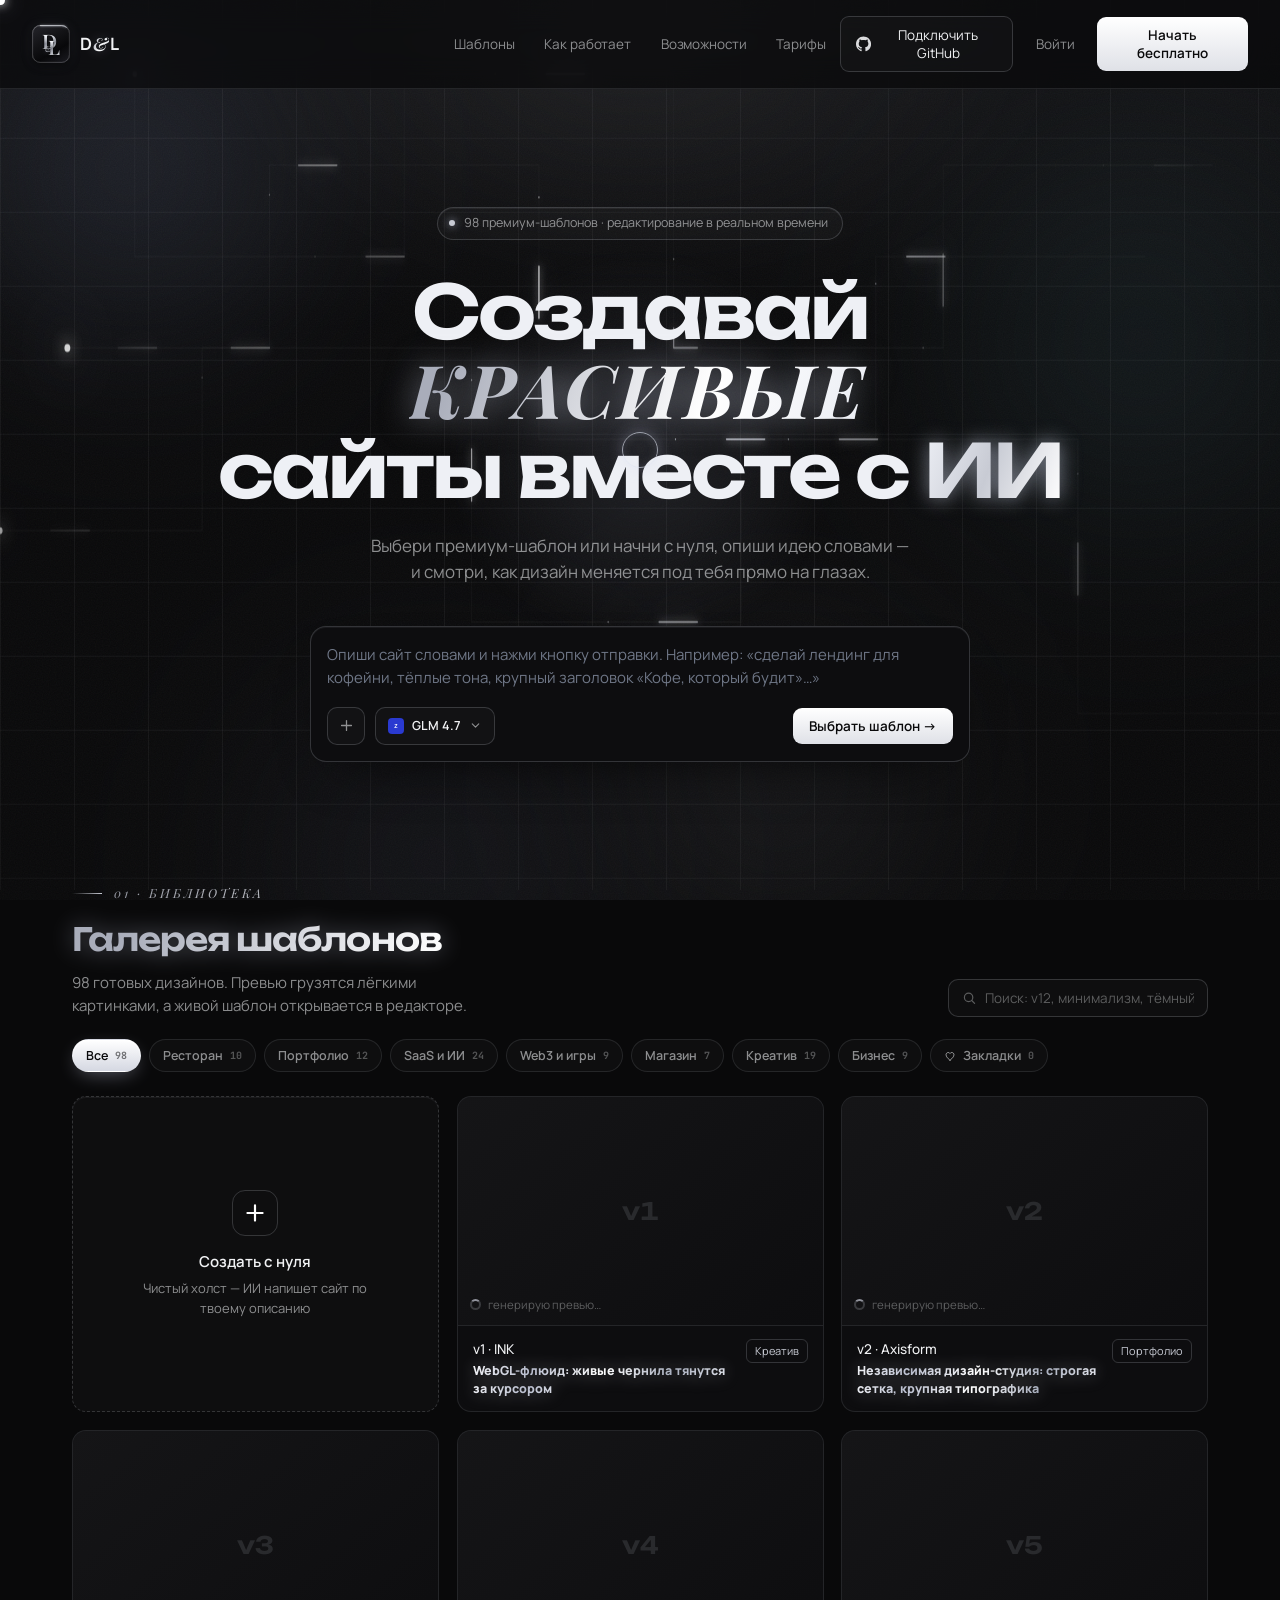
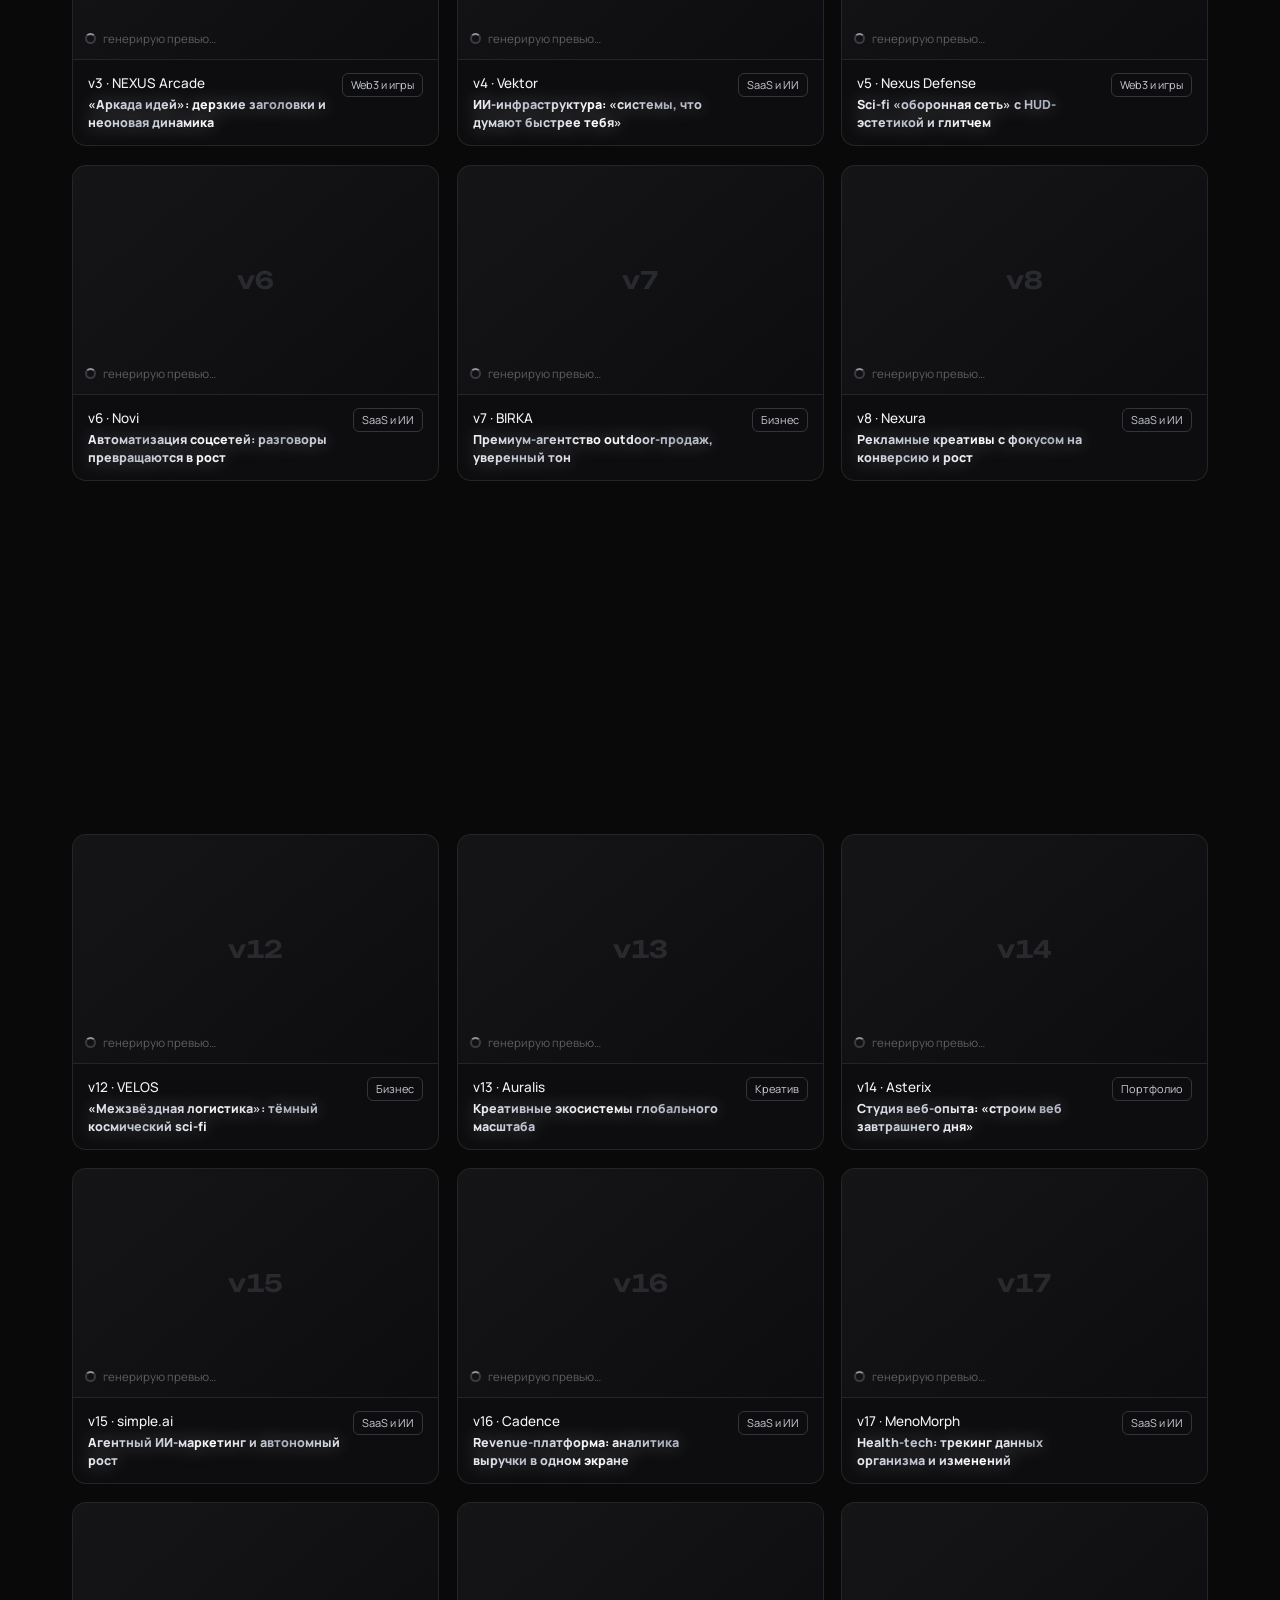
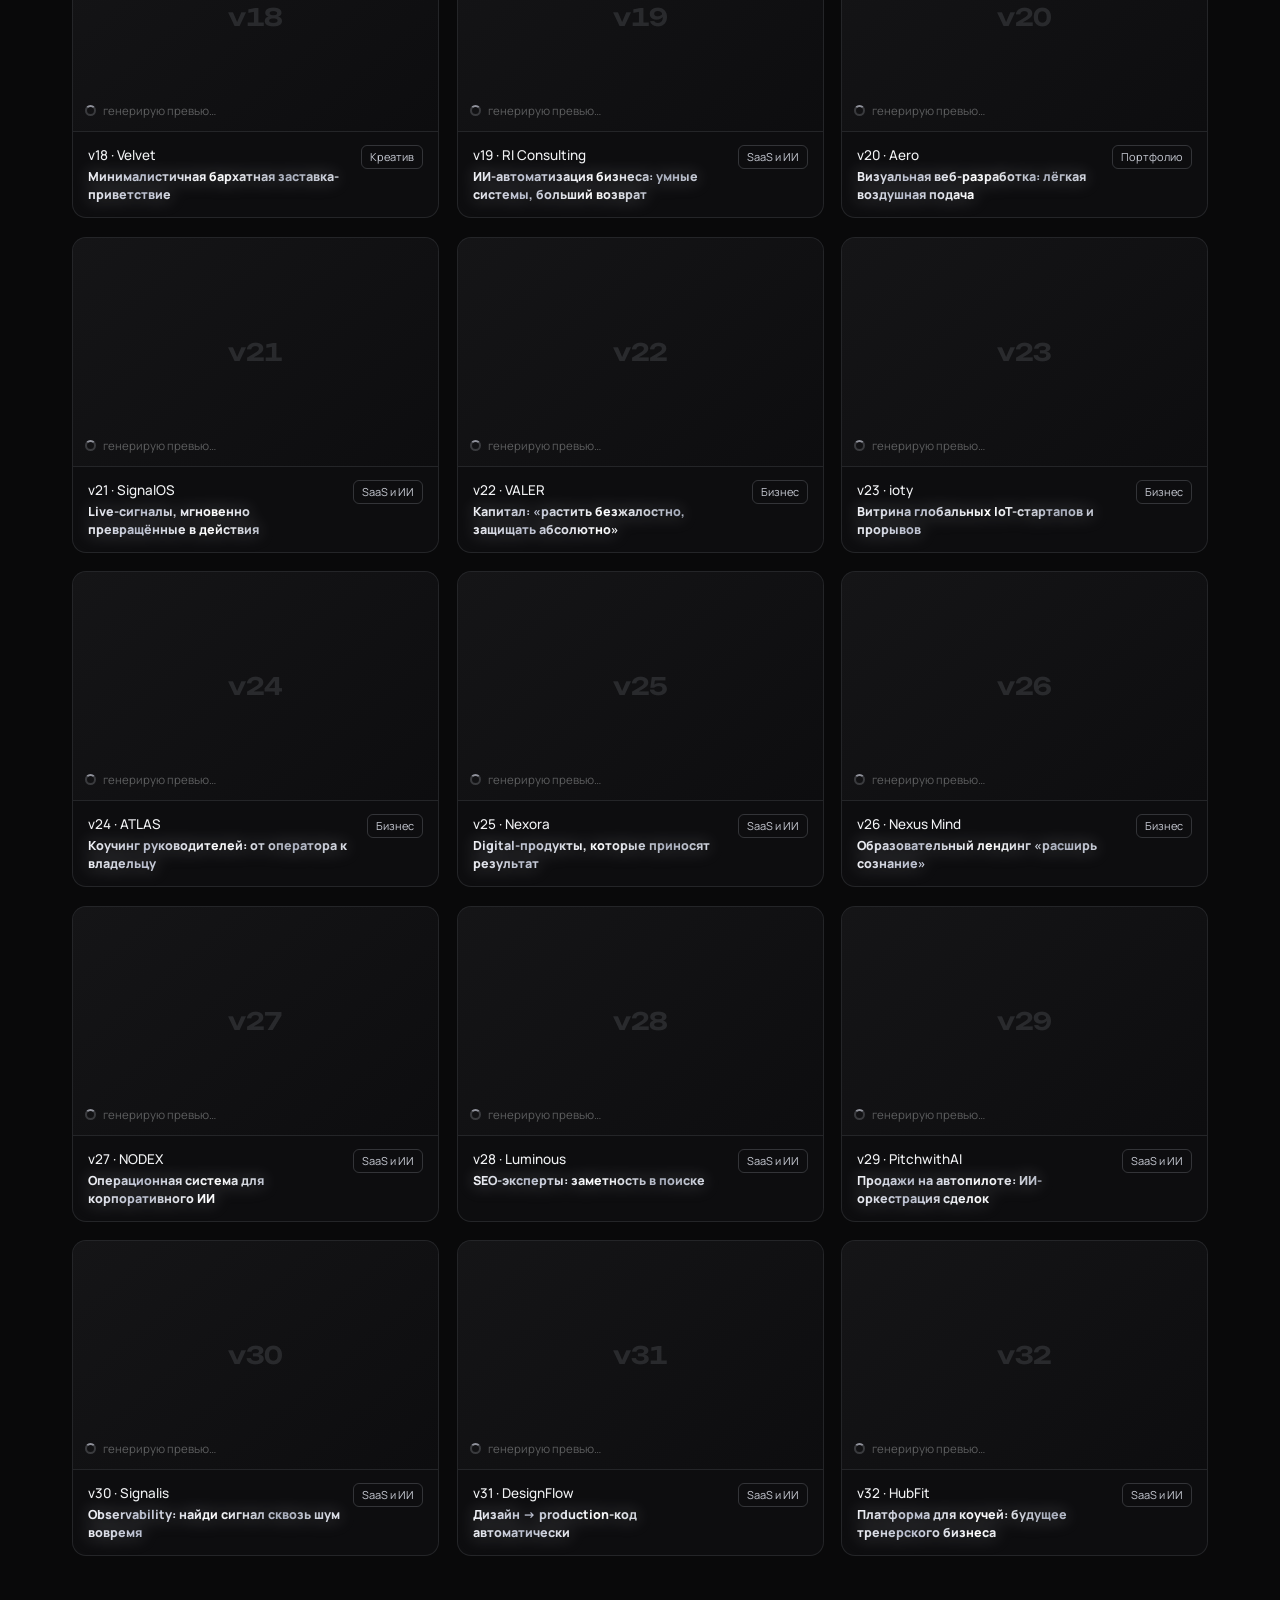
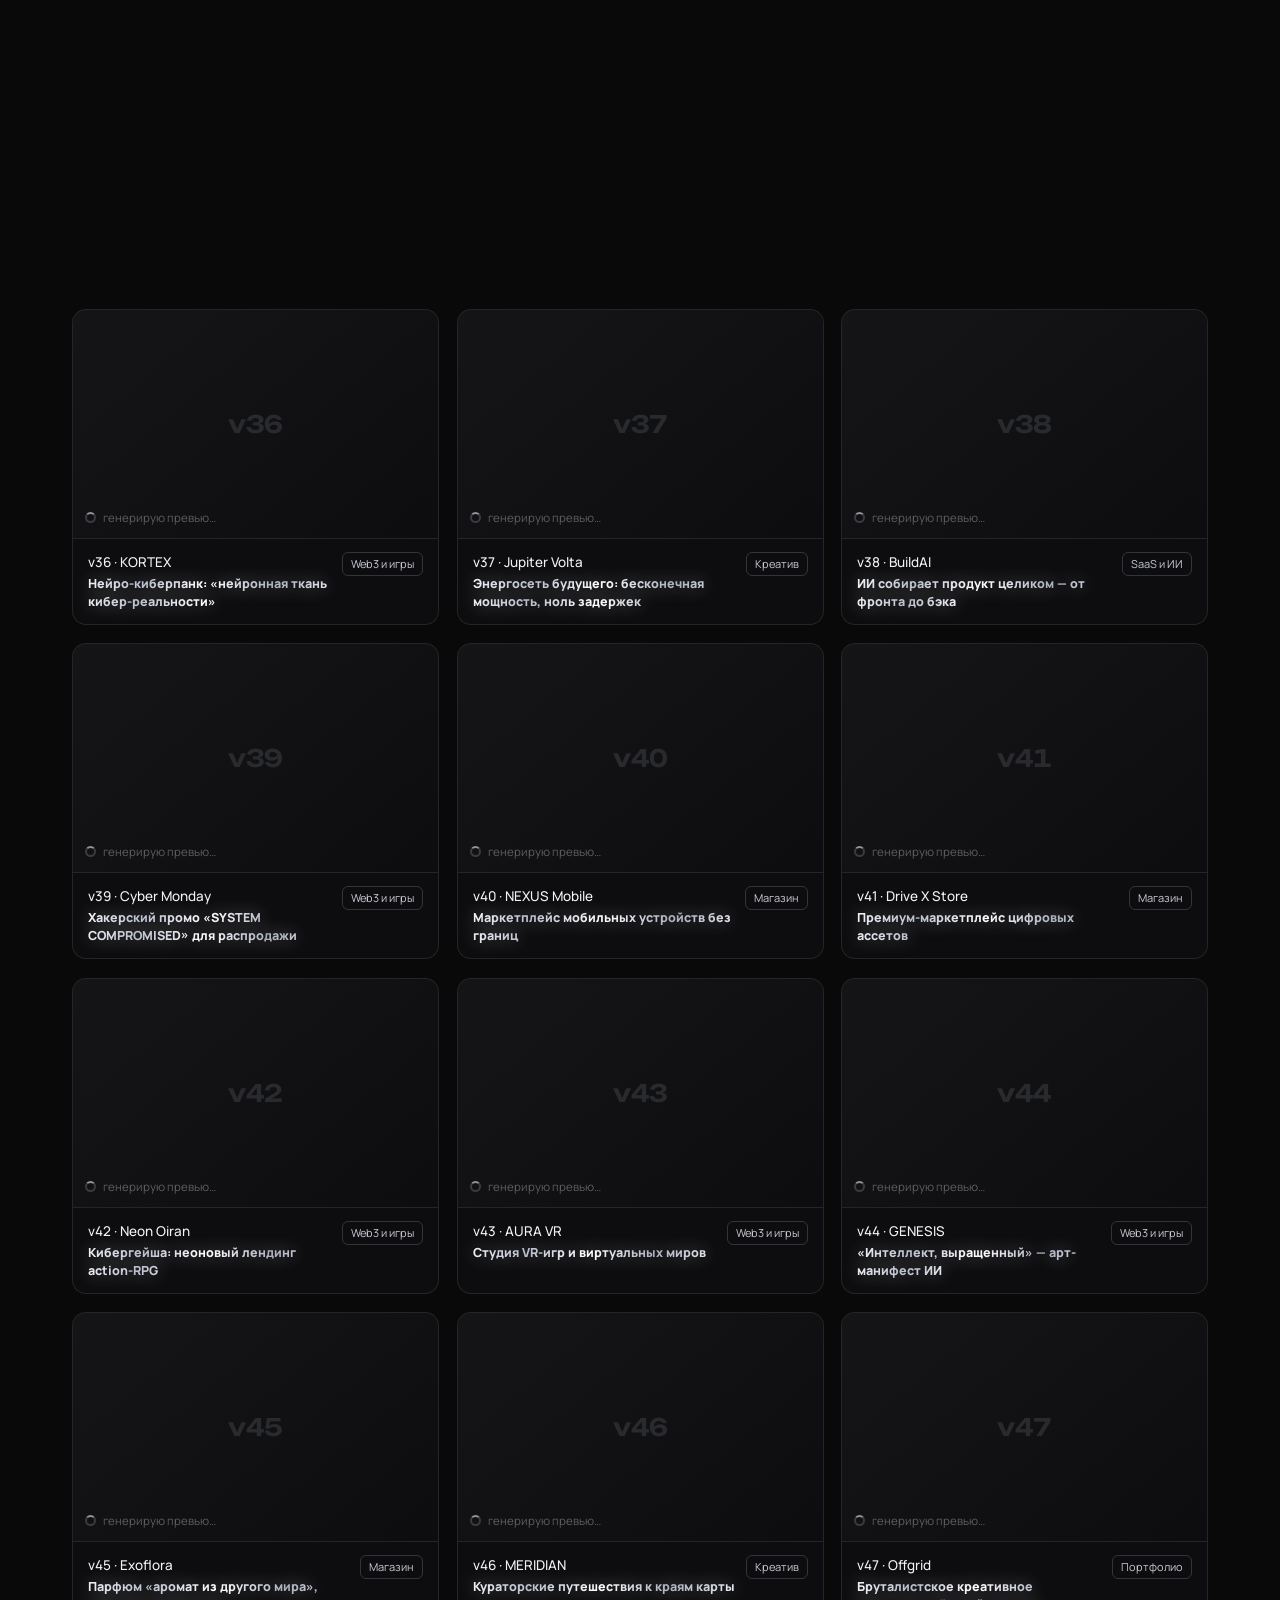
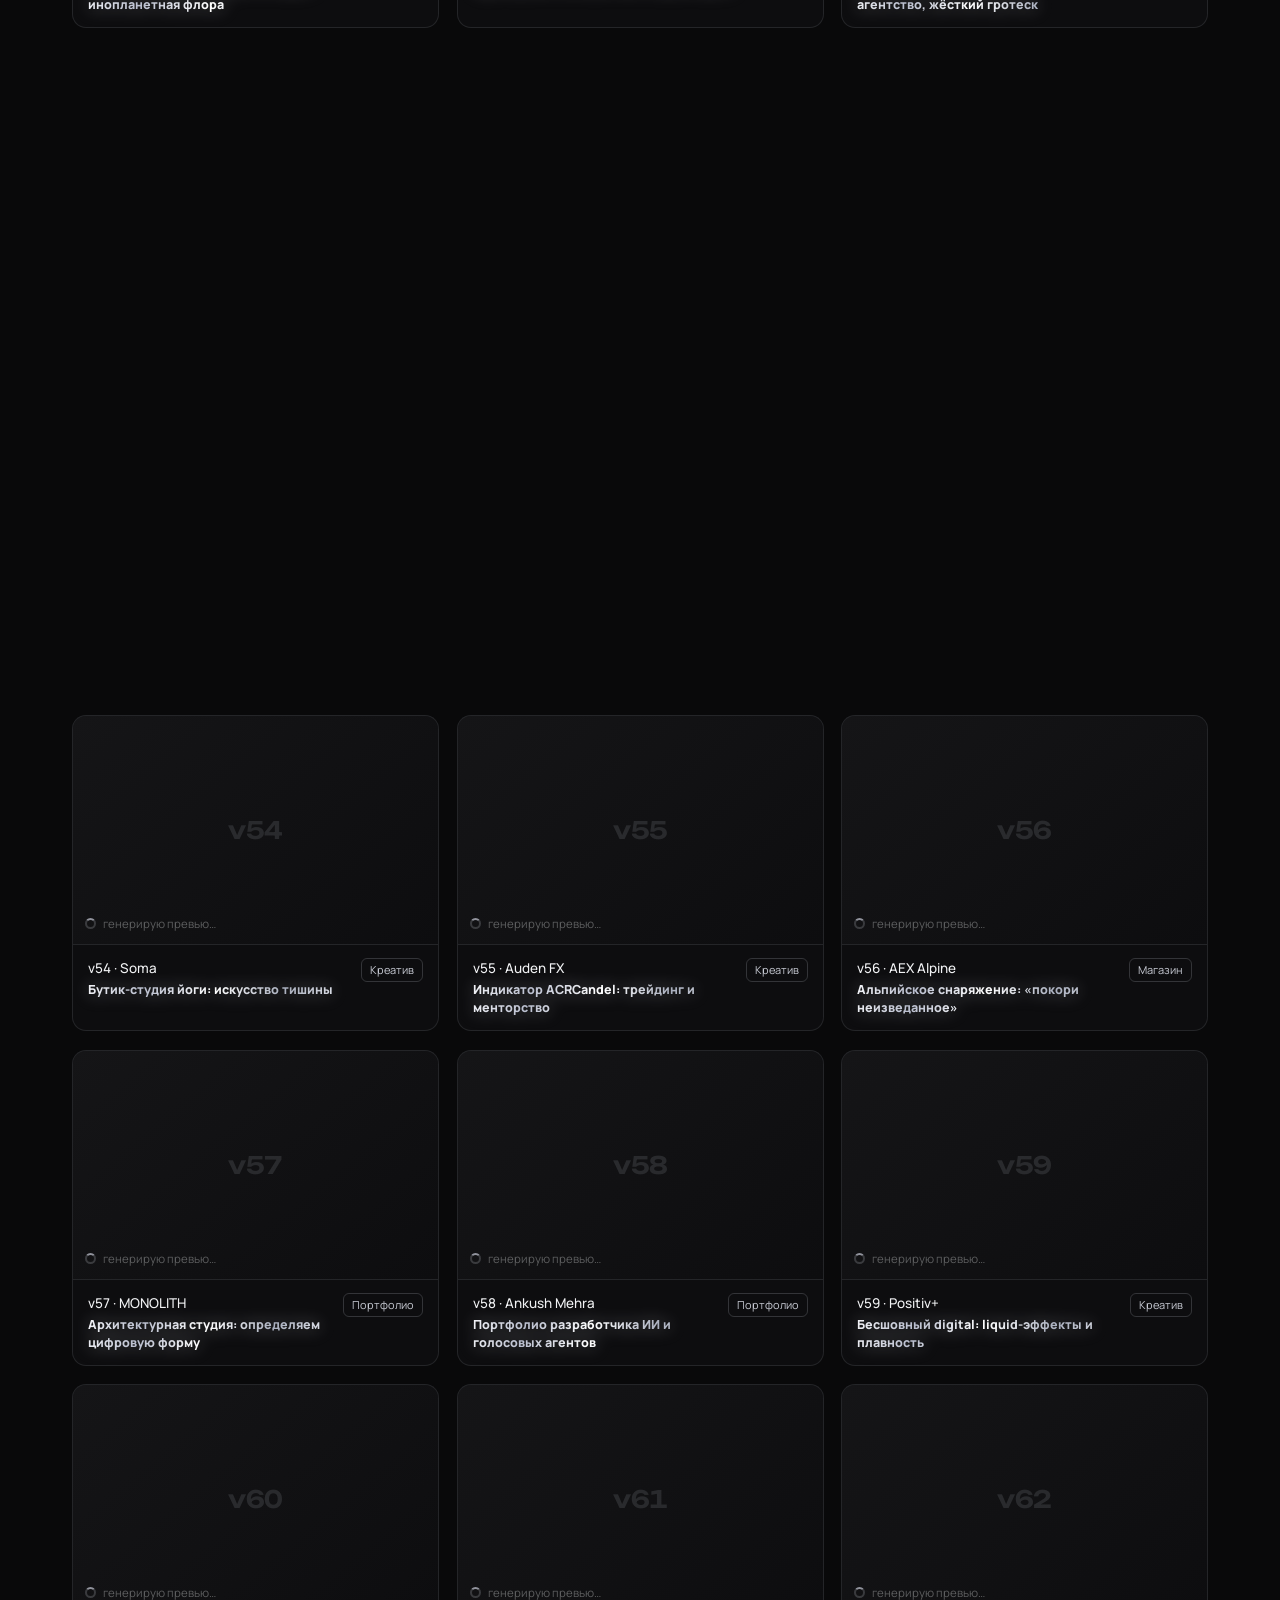
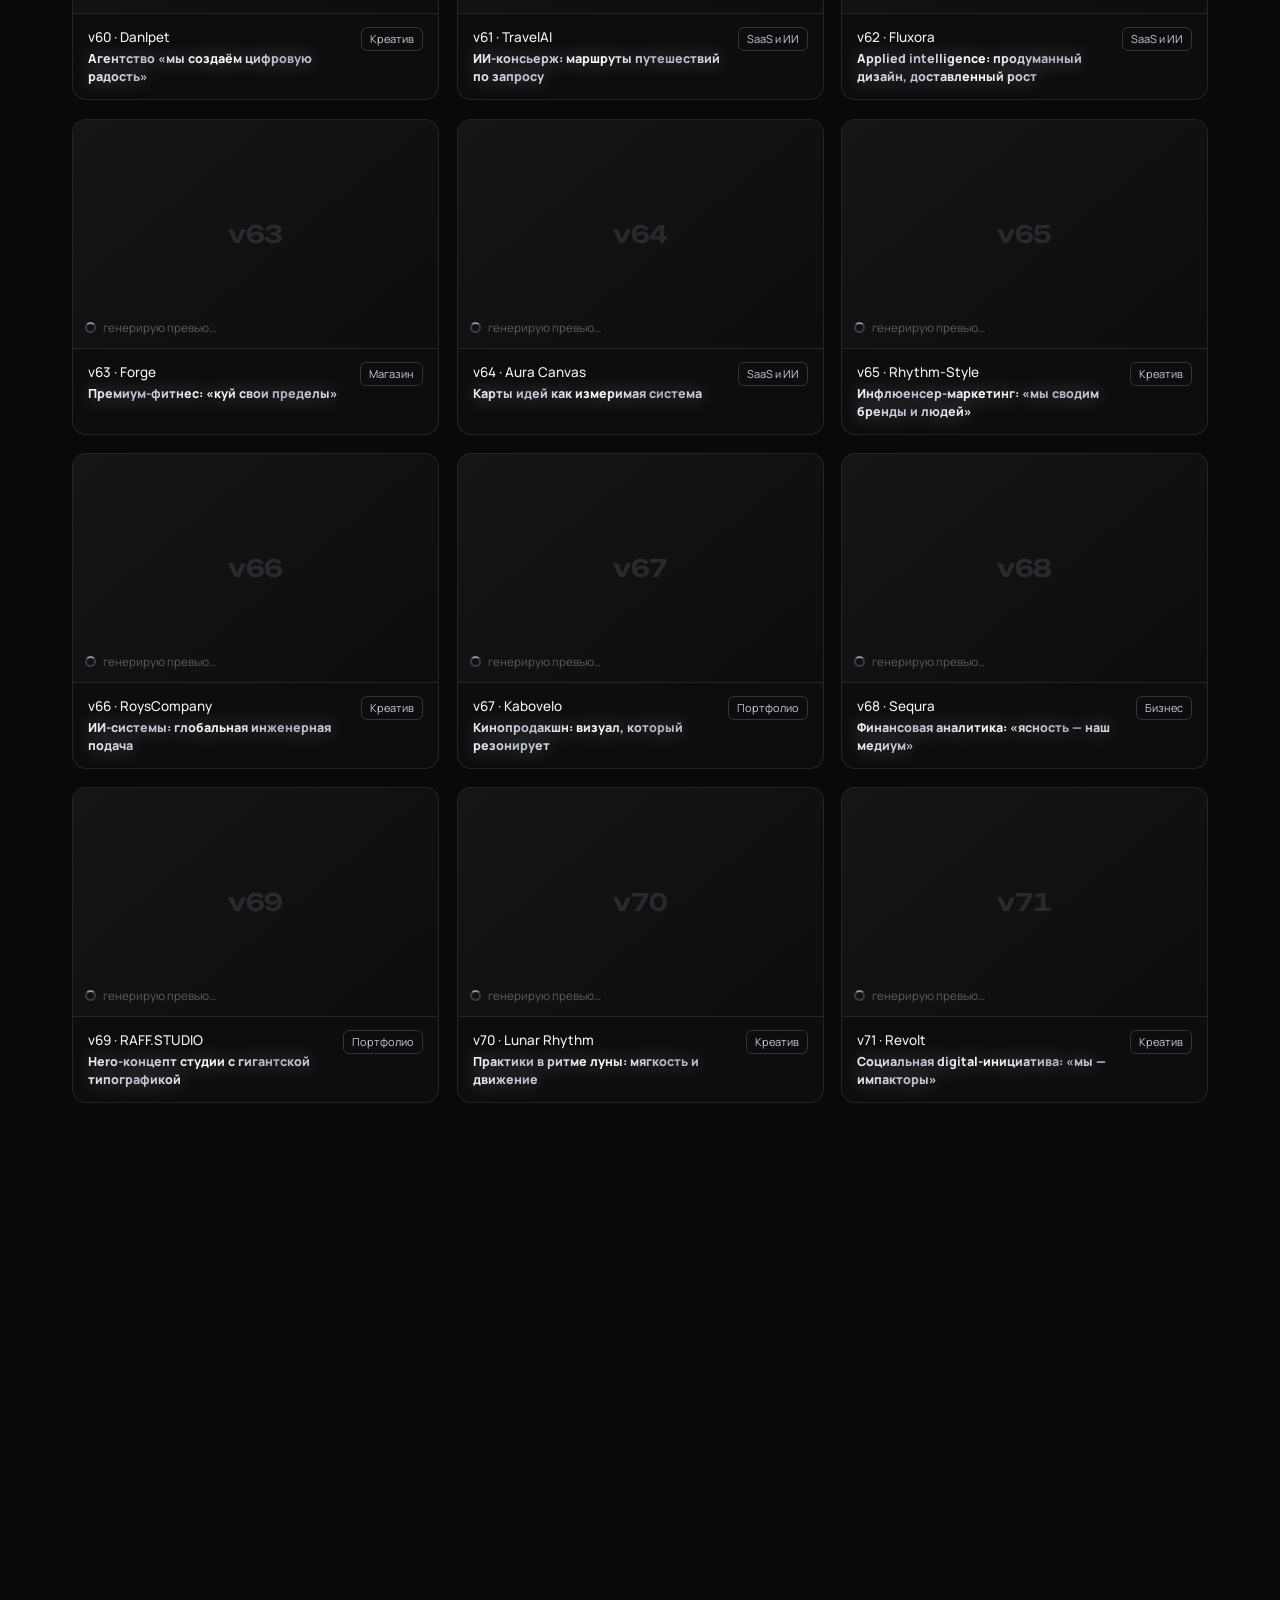
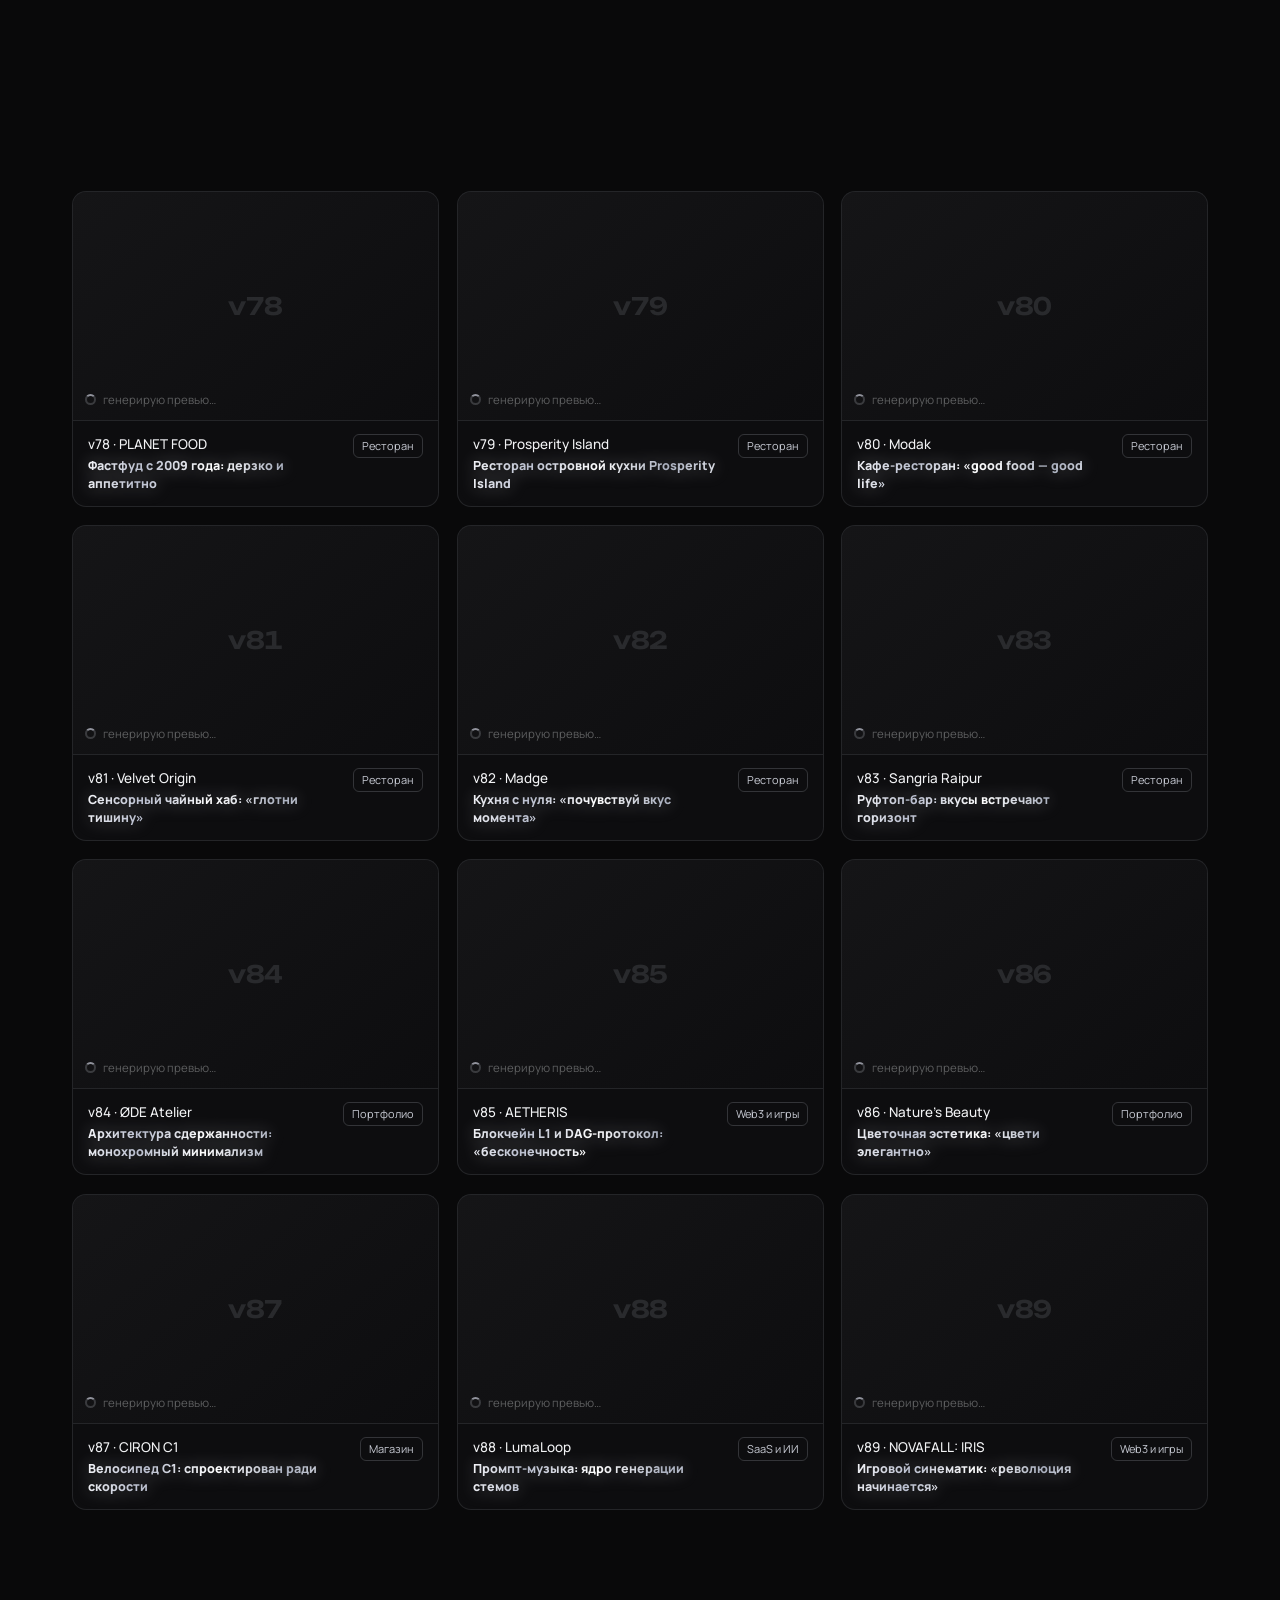
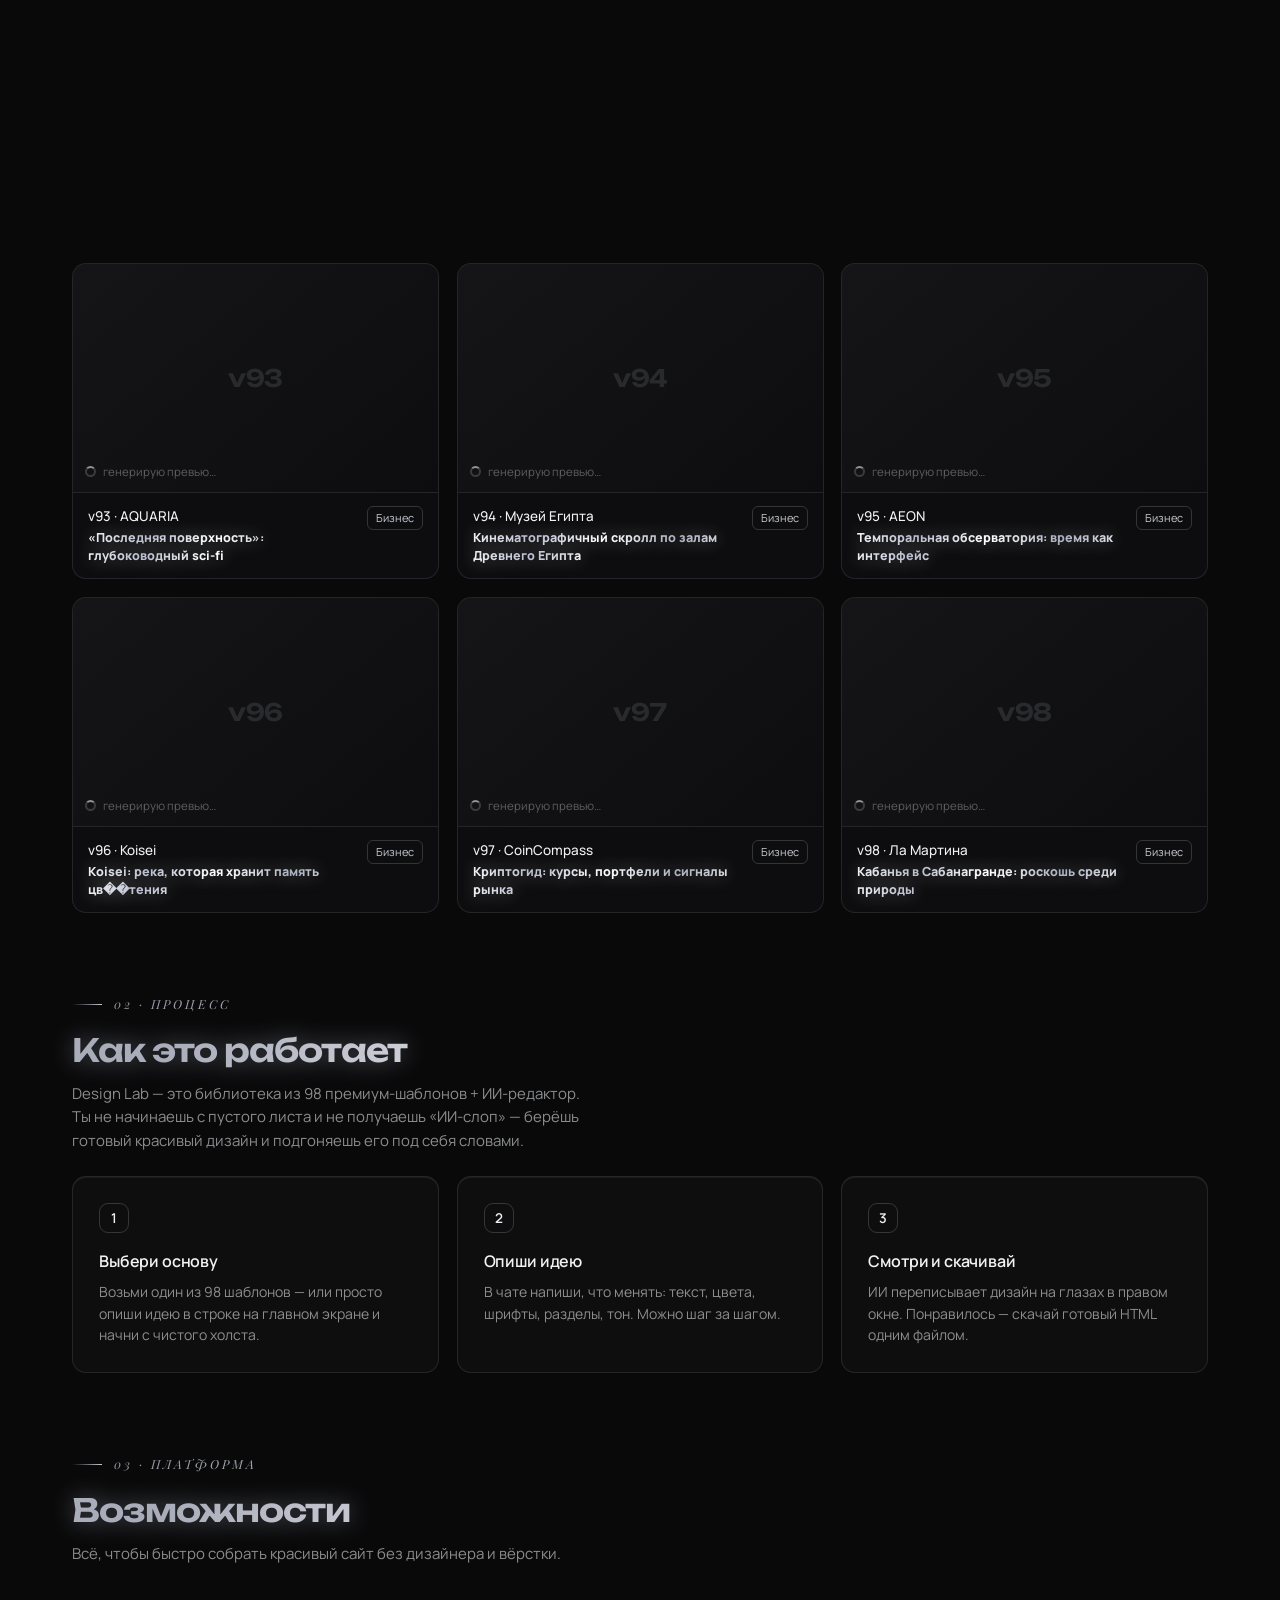
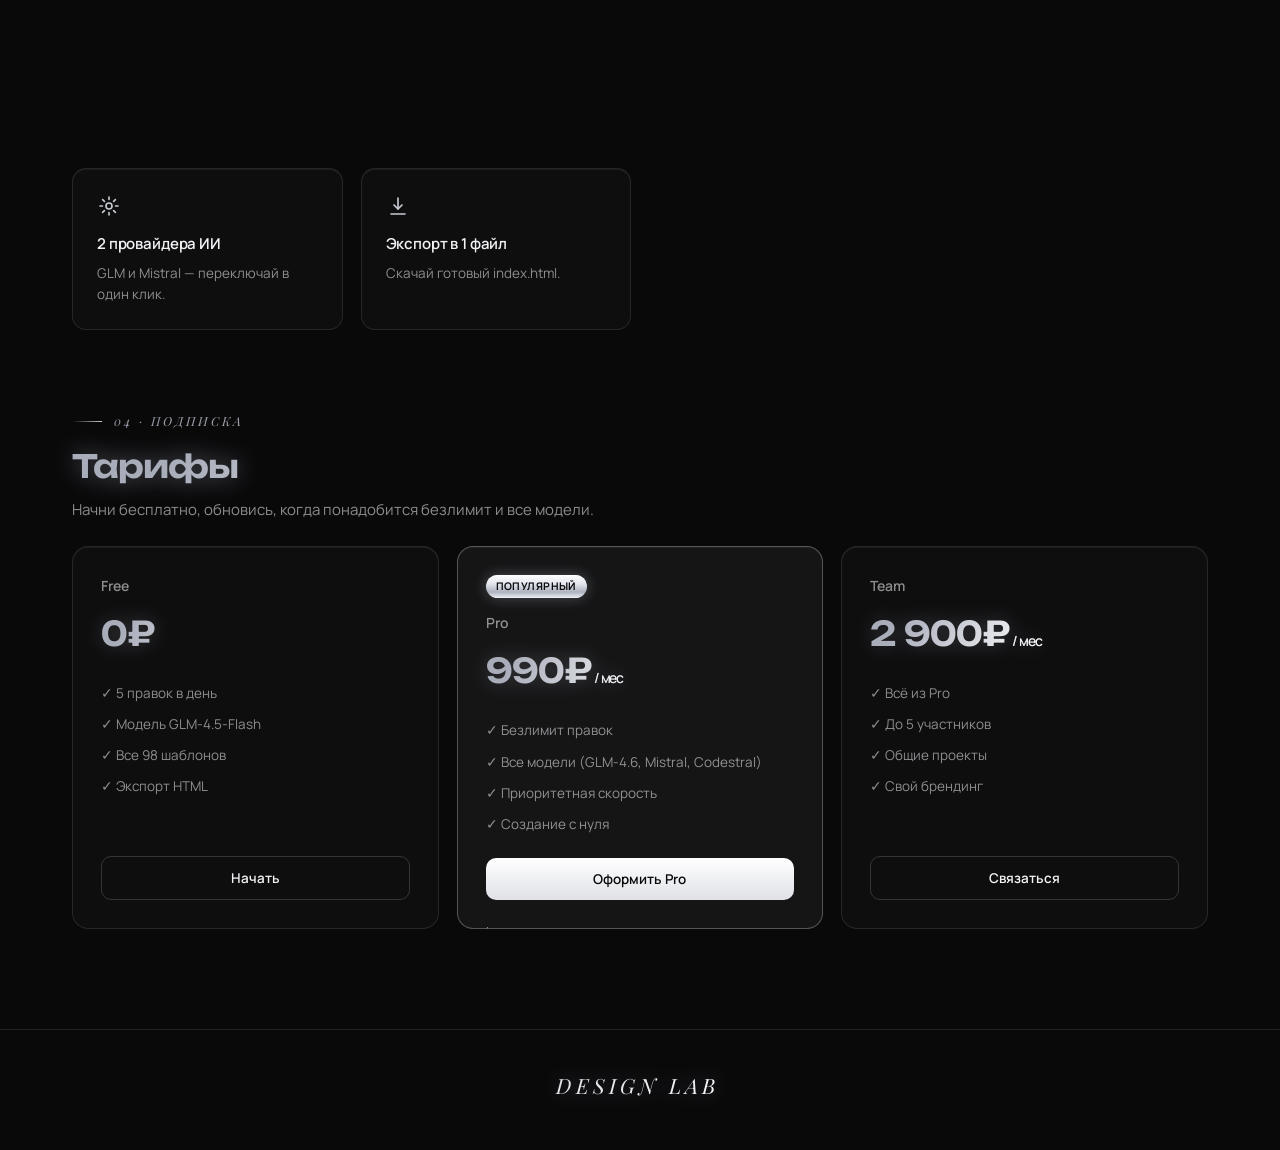
==== frontend/index.html @ c18abcd8 "Откат лестницы сжатия + защиты в активном sendMessage Сжатие кода шаблона до 60/30К было ошибкой: мо" ====
<!DOCTYPE html>
<html lang="ru">
<head>
<meta charset="UTF-8" />
<meta name="viewport" content="width=device-width, initial-scale=1.0" />
<title>Design Lab — Красивые сайты с ИИ</title>
<meta name="description" content="Design Lab — выбери премиум-шаблон или начни с нуля, опиши идею — и ИИ перепишет дизайн на глазах." />
<link rel="icon" href="data:image/svg+xml,%3Csvg xmlns='http://www.w3.org/2000/svg' viewBox='0 0 64 64'%3E%3Cdefs%3E%3ClinearGradient id='g' x1='0' y1='0' x2='1' y2='1'%3E%3Cstop offset='0' stop-color='%23ffffff'/%3E%3Cstop offset='.45' stop-color='%23d9dce5'/%3E%3Cstop offset='.72' stop-color='%23989ba6'/%3E%3Cstop offset='1' stop-color='%23f1f2f6'/%3E%3C/linearGradient%3E%3C/defs%3E%3Crect width='64' height='64' rx='15' fill='%230a0a0c'/%3E%3Crect x='1' y='1' width='62' height='62' rx='14' fill='none' stroke='%233c3c45' stroke-width='1.5'/%3E%3Cg font-family='Georgia,serif' fill='url(%23g)'%3E%3Ctext x='10' y='37' font-size='36'%3ED%3C/text%3E%3Ctext x='29' y='57' font-size='36'%3EL%3C/text%3E%3Ctext x='14' y='58' font-size='16' font-style='italic'%3E%26amp%3B%3C/text%3E%3C/g%3E%3C/svg%3E" />
<link rel="preconnect" href="https://fonts.googleapis.com" />
<link rel="preconnect" href="https://fonts.gstatic.com" crossorigin />
<link rel="preconnect" href="https://s.wordpress.com" />
<link href="https://fonts.googleapis.com/css2?family=Manrope:wght@400;500;600;700;800&family=Unbounded:wght@400;500;600;700;800&family=Playfair+Display:ital,wght@0,500;0,600;0,700;1,500;1,600;1,700&family=Instrument+Serif:ital@1&family=JetBrains+Mono:wght@400;500;600&display=swap" rel="stylesheet" />
<style>
:root{
  --bg:#09090a;--bg-2:#0d0d0f;
  --surface:rgba(255,255,255,.024);--surface-2:rgba(255,255,255,.05);--surface-3:rgba(255,255,255,.08);
  --border:rgba(205,208,219,.12);--border-2:rgba(205,208,219,.20);--border-3:rgba(205,208,219,.34);
  --text:#f1f2f4;--muted:rgba(241,242,244,.56);--faint:rgba(241,242,244,.34);
  --white:#fafafa;
  --silver:#c8cbd4;--silver-dim:#9396a1;--silver-bright:#eef0f5;
  --chrome:linear-gradient(180deg,#ffffff,#e3e6ee 38%,#aeb2bf 74%,#eef0f6);
  --chrome-h:linear-gradient(110deg,#a9adba 4%,#ffffff 28%,#e6e9f1 46%,#ffffff 62%,#a9adba 96%);
  --glow:0 0 16px rgba(214,220,240,.5);
  --edge:inset 0 1px 0 rgba(232,234,240,.06);
  --radius:12px;--radius-lg:16px;
  --ease:cubic-bezier(.4,0,.2,1);
  --font:'Manrope',-apple-system,BlinkMacSystemFont,'Segoe UI',Roboto,Helvetica,Arial,sans-serif;
  --display:'Unbounded','Manrope',-apple-system,BlinkMacSystemFont,'Segoe UI',Roboto,sans-serif;
}
*{box-sizing:border-box;margin:0;padding:0}
html,body{height:100%}
html{scroll-behavior:smooth}
body{background:var(--bg);color:var(--text);font-family:var(--font);font-size:16px;line-height:1.5;-webkit-font-smoothing:antialiased;-moz-osx-font-smoothing:grayscale;text-rendering:optimizeLegibility;font-optical-sizing:auto;font-kerning:normal;overflow-x:hidden}
svg{shape-rendering:geometricPrecision}
:where(button,a):focus-visible{outline:2px solid rgba(238,240,246,.5);outline-offset:2px}
::selection{background:rgba(200,203,220,.24)}
a{color:inherit;text-decoration:none}
button{font-family:inherit;cursor:pointer;border:none;background:none;color:inherit}
input,textarea{font-family:inherit}
img{display:block;max-width:100%}
:focus-visible{outline:2px solid var(--silver);outline-offset:2px;border-radius:6px}

.bg-fx{position:fixed;inset:0;z-index:0;pointer-events:none;overflow:hidden}
.bg-fx .grid{position:absolute;inset:0;background-image:linear-gradient(rgba(201,204,216,.055) 1px,transparent 1px),linear-gradient(90deg,rgba(201,204,216,.055) 1px,transparent 1px);background-size:74px 74px;-webkit-mask-image:radial-gradient(ellipse 135% 105% at 50% 28%,#000 58%,rgba(0,0,0,.5) 100%);mask-image:radial-gradient(ellipse 135% 105% at 50% 28%,#000 58%,rgba(0,0,0,.5) 100%)}
.bg-fx .halo{position:absolute;left:50%;top:-240px;transform:translateX(-50%);width:900px;height:560px;background:radial-gradient(ellipse at 50% 50%,rgba(210,213,225,.07),transparent 66%);filter:blur(28px)}

/* ambient cursor light + custom cursor */
#cursorGlow{position:fixed;top:0;left:0;width:460px;height:460px;margin:-230px 0 0 -230px;border-radius:50%;background:radial-gradient(circle,rgba(200,208,238,.12),rgba(200,208,238,0) 62%);z-index:0;pointer-events:none;display:none;will-change:transform;filter:blur(4px)}
#cursorDot,#cursorRing{position:fixed;top:0;left:0;pointer-events:none;z-index:99999;display:none;will-change:transform}
#cursorDot{width:9px;height:9px;margin:-4.5px 0 0 -4.5px;border-radius:50%;background:#fff;box-shadow:0 0 10px rgba(255,255,255,.95),0 0 24px rgba(200,206,236,.7);transition:width .18s var(--ease),height .18s var(--ease),opacity .25s}
#cursorRing{width:36px;height:36px;margin:-18px 0 0 -18px;border-radius:50%;border:1.5px solid rgba(222,226,240,.65);box-shadow:0 0 16px rgba(200,206,236,.28),inset 0 0 10px rgba(200,206,236,.15);transition:width .22s var(--ease),height .22s var(--ease),border-color .22s,background .22s,opacity .25s}
body.cursor-hover #cursorRing{width:62px;height:62px;border-color:rgba(244,246,252,.95);background:rgba(220,224,240,.06);box-shadow:0 0 26px rgba(210,216,240,.5)}
body.cursor-hover #cursorDot{width:6px;height:6px}
body.cursor-down #cursorRing{width:26px;height:26px;border-color:#fff}
body.cursor-down #cursorDot{width:12px;height:12px}
.click-ripple{position:fixed;pointer-events:none;z-index:99998;border-radius:50%;border:1.5px solid rgba(232,235,248,.75);box-shadow:0 0 18px rgba(210,216,240,.5);transform:translate(-50%,-50%);animation:ripple .6s var(--ease) forwards}
@keyframes ripple{0%{width:0;height:0;opacity:.85}100%{width:130px;height:130px;opacity:0}}
.cursor-trail{position:fixed;top:0;left:0;pointer-events:none;z-index:99997;width:7px;height:7px;margin:-3.5px 0 0 -3.5px;border-radius:50%;background:radial-gradient(circle,rgba(230,234,248,.7),rgba(230,234,248,0) 70%);animation:trailFade .65s var(--ease) forwards}
@keyframes trailFade{to{opacity:0;transform:scale(.2)}}
@media (hover:hover) and (pointer:fine){
  html.cursor-on *{cursor:none !important}
  html.cursor-on #cursorDot,html.cursor-on #cursorRing,html.cursor-on #cursorGlow{display:block}
}

.nav{position:sticky;top:0;z-index:50;display:grid;grid-template-columns:1fr auto 1fr;align-items:center;padding:16px 32px;background:rgba(9,9,10,.72);backdrop-filter:blur(16px) saturate(1.2);-webkit-backdrop-filter:blur(16px) saturate(1.2);border-bottom:1px solid var(--border)}
.brand{display:flex;align-items:center;gap:10px;font-size:15px;font-weight:600;letter-spacing:-.01em;justify-self:start}
/* ===== brand logo — exact copy of the Design&Lab logo spec (118px art, scaled to 38px) ===== */
.brand .logo-fit{position:relative;width:38px;height:38px;flex:none}
.brand .logo{position:absolute;top:0;left:0;width:118px;height:118px;border-radius:26px;transform:scale(.32203);transform-origin:0 0;background:linear-gradient(150deg,#26262c 0%,#131316 40%,#08080a 66%,#1c1c22 100%);box-shadow:inset 0 2px 1px rgba(255,255,255,.22),inset 0 -2px 2px rgba(255,255,255,.05),inset 2px 0 2px rgba(255,255,255,.07),0 8px 26px rgba(0,0,0,.7),0 0 44px rgba(200,210,240,.10);font-family:'Playfair Display',Georgia,'Times New Roman',serif;transition:transform .55s cubic-bezier(.22,1,.36,1),box-shadow .55s cubic-bezier(.22,1,.36,1);animation:dlLgBreathe 6s ease-in-out infinite}
@keyframes dlLgBreathe{0%,100%{box-shadow:inset 0 2px 1px rgba(255,255,255,.20),inset 0 -2px 2px rgba(255,255,255,.05),0 8px 26px rgba(0,0,0,.7),0 0 30px rgba(200,210,240,.10)}50%{box-shadow:inset 0 2px 1px rgba(255,255,255,.26),inset 0 -2px 2px rgba(255,255,255,.06),0 8px 26px rgba(0,0,0,.7),0 0 50px rgba(214,220,240,.34)}}
.brand:hover .logo{transform:scale(.32203) rotate(-4deg) scale(1.07);animation:none;box-shadow:inset 0 2px 1px rgba(255,255,255,.3),0 10px 30px rgba(0,0,0,.75),0 0 60px rgba(214,220,240,.5)}
.brand .logo .lg{position:absolute;line-height:1;background:linear-gradient(168deg,#ffffff 6%,#eef0f5 28%,#8a8d97 56%,#f6f7fb 96%);-webkit-background-clip:text;background-clip:text;-webkit-text-fill-color:transparent;filter:drop-shadow(0 2px 3px rgba(0,0,0,.75));transition:transform .55s cubic-bezier(.22,1,.36,1)}
.brand .logo .lg.d{top:14px;left:20px;font-size:62px;font-weight:600;z-index:1}
.brand .logo .lg.l{bottom:14px;right:22px;font-size:62px;font-weight:600;z-index:2}
.brand .logo .lg.amp{bottom:26px;left:30px;font-size:26px;font-weight:500;z-index:3;font-style:italic;filter:drop-shadow(0 0 8px rgba(214,220,240,.35)) drop-shadow(0 1px 2px rgba(0,0,0,.8))}
.brand:hover .logo .lg.d{transform:translate(-1.5px,-1.5px)}
.brand:hover .logo .lg.l{transform:translate(1.5px,1.5px)}
.brand .logo .shine{position:absolute;inset:0;border-radius:inherit;overflow:hidden;pointer-events:none;z-index:4}
.brand .logo .shine::before{content:"";position:absolute;inset:-45%;background:linear-gradient(115deg,transparent 38%,rgba(255,255,255,.20) 48%,rgba(255,255,255,.05) 53%,transparent 64%);transform:translateX(-90%) skewX(-8deg);animation:dlLgSheen 7s cubic-bezier(.45,.05,.55,.95) infinite}
@keyframes dlLgSheen{0%,58%{transform:translateX(-90%) skewX(-8deg)}100%{transform:translateX(90%) skewX(-8deg)}}
.brand .logo .trace{position:absolute;inset:0;width:100%;height:100%;overflow:visible;pointer-events:none;z-index:5}
.brand .logo .trace rect{fill:none}
.brand .logo .trace .tr-base{stroke:rgba(246,248,253,.42);stroke-width:1.4}
.brand .logo .trace .tr-run{stroke:url(#lgTraceGrad);stroke-width:2;stroke-linecap:round;stroke-dasharray:90 366;animation:dlLgRun 5.2s cubic-bezier(.45,.05,.55,.95) infinite;filter:drop-shadow(0 0 4px rgba(240,243,255,.95));transition:stroke-width .45s cubic-bezier(.22,1,.36,1),filter .45s cubic-bezier(.22,1,.36,1);will-change:stroke-dashoffset}
@keyframes dlLgRun{0%{stroke-dashoffset:0}100%{stroke-dashoffset:-456}}
.brand:hover .logo .trace .tr-run{stroke-width:2.6;animation-duration:2.4s;filter:drop-shadow(0 0 6px rgba(240,243,255,1)) drop-shadow(0 0 16px rgba(214,220,240,.6))}
.brand-name{position:relative;display:inline-flex;align-items:center;font-size:17px;font-weight:700;letter-spacing:.005em;white-space:nowrap;color:var(--text);line-height:1.2;--w1:41px;--w2:21px;--rv:cubic-bezier(.22,1,.36,1);--rv2:cubic-bezier(.45,0,.15,1);--dur:.85s}
.brand-name::after{content:"";position:absolute;left:1px;right:1px;bottom:-6px;height:1px;background:var(--chrome-h);opacity:0;transform:scaleX(0);transform-origin:left;transition:transform var(--dur) var(--rv2) .1s,opacity .5s ease .1s}
.brand:hover .brand-name::after{transform:scaleX(1);opacity:.9}
.brand-name .bn-ex{display:inline-block;white-space:pre;overflow:hidden;width:0;transition:width var(--dur) var(--rv2);will-change:width}
.brand-name .bn-ex>span{display:inline-block;font-weight:500;color:var(--text)}
.brand:hover .brand-name .e1{width:var(--w1)}
.brand:hover .brand-name .e2{width:var(--w2)}
.brand-name .bn-amp{display:inline-block;font-family:'Playfair Display',Georgia,serif;font-style:italic;font-weight:600;font-size:1.08em;line-height:1;margin:0 1px;background:var(--chrome-h);background-size:220% auto;-webkit-background-clip:text;background-clip:text;-webkit-text-fill-color:transparent;filter:drop-shadow(0 0 6px rgba(214,220,240,.3));transition:transform var(--dur) var(--rv2)}
.brand:hover .brand-name .bn-amp{transform:rotate(-8deg) scale(1.08);animation:sheen 2.6s linear infinite}
.brand b{font-weight:700}
.nav-links{display:flex;gap:2px;justify-self:center}
.nav-links button{position:relative;font-size:13.5px;color:var(--muted);padding:8px 14px;border-radius:8px;transition:color .18s var(--ease),background .18s var(--ease);letter-spacing:-.01em}
.nav-links button:hover{color:var(--text)}
.nav-links button::after{content:"";position:absolute;left:14px;right:14px;bottom:5px;height:1px;background:var(--chrome-h);opacity:.85;transform:scaleX(0);transform-origin:left;transition:transform .26s var(--ease)}
.nav-links button:hover::after{transform:scaleX(1)}
.nav-cta{display:flex;gap:8px;align-items:center;justify-self:end}
.btn-ghost{padding:9px 15px;border-radius:9px;font-size:13.5px;color:var(--muted);transition:.18s var(--ease)}
.btn-ghost:hover{color:var(--text);background:var(--surface-2)}
.btn-solid{position:relative;padding:9px 17px;border-radius:9px;font-size:13.5px;font-weight:600;color:#0a0a0b;background:linear-gradient(180deg,#ffffff,#dfe1e7);transition:transform .2s var(--ease),box-shadow .2s var(--ease);overflow:hidden}
.btn-solid::after{content:"";position:absolute;inset:0;background:linear-gradient(120deg,transparent 32%,rgba(255,255,255,.8) 50%,transparent 68%);transform:translateX(-130%);transition:transform .6s var(--ease)}
.btn-solid:hover{transform:translateY(-1px);box-shadow:0 8px 28px rgba(210,213,235,.3)}
.btn-solid:hover::after{transform:translateX(130%)}
.btn-solid:active{transform:translateY(0) scale(.98)}

.hero{position:relative;z-index:1;text-align:center;padding:118px 24px 40px;max-width:920px;margin:0 auto}
.badge{display:inline-flex;align-items:center;gap:9px;padding:6px 14px 6px 11px;border-radius:999px;font-size:12.5px;color:var(--muted);border:1px solid var(--border-2);background:var(--surface);box-shadow:var(--edge);margin-bottom:32px;animation:fadeUp .7s var(--ease) both;transition:border-color .25s var(--ease),box-shadow .25s var(--ease)}
.badge:hover{border-color:var(--silver);box-shadow:0 0 20px rgba(210,216,240,.18)}
.badge .pulse{width:6px;height:6px;border-radius:50%;background:var(--silver);box-shadow:0 0 8px rgba(200,206,236,.8);animation:pulse 2.4s infinite}
@keyframes pulse{0%{box-shadow:0 0 0 0 rgba(200,203,216,.55)}70%{box-shadow:0 0 0 7px rgba(200,203,216,0)}100%{box-shadow:0 0 0 0 rgba(200,203,216,0)}}
.hero h1{font-family:var(--display);font-size:clamp(34px,6.4vw,74px);line-height:1.06;letter-spacing:-.04em;font-weight:600;color:var(--silver-bright);overflow-wrap:break-word;animation:fadeUp .7s .05s var(--ease) both}
.hero h1 .grad{background:var(--chrome-h);background-size:240% auto;-webkit-background-clip:text;background-clip:text;-webkit-text-fill-color:transparent;filter:drop-shadow(0 0 16px rgba(214,220,240,.5));animation:sheen 6s linear infinite,glowPulse 4.5s ease-in-out infinite}
@keyframes sheen{to{background-position:-240% center}}
@keyframes glowPulse{0%,100%{filter:drop-shadow(0 0 10px rgba(214,220,240,.32))}50%{filter:drop-shadow(0 0 22px rgba(214,220,240,.6))}}
.hero p.sub{margin:24px auto 0;max-width:540px;font-size:17px;line-height:1.55;color:var(--muted);animation:fadeUp .7s .12s var(--ease) both}
.prompt-box{margin:40px auto 0;max-width:660px;background:var(--bg-2);border:1px solid var(--border-2);border-radius:16px;padding:16px;text-align:left;box-shadow:0 24px 60px -34px rgba(0,0,0,.9),var(--edge);transition:border-color .25s var(--ease),box-shadow .25s var(--ease);animation:fadeUp .7s .18s var(--ease) both}
.prompt-box:focus-within{border-color:var(--silver);box-shadow:0 24px 60px -30px rgba(0,0,0,.9),0 0 0 1px rgba(200,203,216,.16),0 0 30px rgba(200,206,236,.12)}
.prompt-box .pi{width:100%;background:transparent;border:none;outline:none;color:var(--text);font-size:15px;resize:none;min-height:48px;line-height:1.55}
.prompt-box .pi::placeholder{color:var(--faint)}
.prompt-row{display:flex;align-items:center;justify-content:space-between;margin-top:10px;gap:10px;flex-wrap:wrap}
.chip{display:inline-flex;align-items:center;gap:7px;font-size:12.5px;color:var(--muted);padding:7px 11px;border-radius:8px;border:1px solid var(--border-2);background:var(--surface);transition:.18s var(--ease)}
.chip:hover{border-color:var(--silver);color:var(--silver-bright);box-shadow:0 0 16px rgba(210,216,240,.16)}
.prompt-actions{display:flex;gap:8px}
.btn-line{padding:9px 15px;border-radius:9px;font-size:13.5px;color:var(--text);border:1px solid var(--border-2);background:var(--surface);transition:.2s var(--ease)}
.btn-line:hover{background:var(--surface-2);border-color:var(--silver);color:var(--silver-bright);transform:translateY(-1px);box-shadow:0 0 18px rgba(210,216,240,.18)}
.btn-line:active{transform:translateY(0) scale(.98)}
.btn-grad{position:relative;padding:9px 16px;border-radius:9px;font-size:13.5px;font-weight:600;color:#0a0a0b;background:linear-gradient(180deg,#ffffff,#dfe1e7);transition:transform .2s var(--ease),box-shadow .2s var(--ease);overflow:hidden}
.btn-grad::after{content:"";position:absolute;inset:0;background:linear-gradient(120deg,transparent 32%,rgba(255,255,255,.8) 50%,transparent 68%);transform:translateX(-130%);transition:transform .6s var(--ease)}
.btn-grad:hover{transform:translateY(-1px);box-shadow:0 8px 28px rgba(210,213,235,.3)}
.btn-grad:hover::after{transform:translateX(130%)}
.btn-grad:active{transform:translateY(0) scale(.98)}

.section{position:relative;z-index:1;max-width:1200px;margin:0 auto;padding:82px 32px 0}
.section-head{display:flex;align-items:flex-end;justify-content:space-between;gap:24px;margin-bottom:32px;flex-wrap:wrap}
.sec-title{font-family:var(--display);font-size:clamp(24px,3.1vw,32px);font-weight:600;letter-spacing:-.03em;color:var(--silver-bright);background:var(--chrome);-webkit-background-clip:text;background-clip:text;-webkit-text-fill-color:transparent;filter:drop-shadow(0 0 12px rgba(210,216,238,.38))}
.sec-sub{color:var(--muted);font-size:15px;line-height:1.55;max-width:620px;margin-top:8px}
.search{display:flex;align-items:center;gap:9px;background:var(--surface);border:1px solid var(--border-2);border-radius:10px;padding:9px 13px;min-width:260px;transition:border-color .2s var(--ease),box-shadow .2s var(--ease)}
.search:focus-within{border-color:var(--silver);box-shadow:0 0 18px rgba(210,216,240,.14)}
.search input{background:transparent;border:none;outline:none;color:var(--text);font-size:13.5px;width:100%}
.search input::placeholder{color:var(--faint)}

.gallery{display:grid;grid-template-columns:repeat(auto-fill,minmax(300px,1fr));gap:18px}
.card{position:relative;border:1px solid var(--border);border-radius:14px;overflow:hidden;background:var(--bg-2);box-shadow:var(--edge);cursor:pointer;opacity:0;transform:translateY(16px);transition:opacity .55s var(--ease),transform .32s var(--ease),border-color .25s var(--ease),box-shadow .32s var(--ease)}
.card.in{opacity:1;transform:none}
.card:hover{border-color:var(--silver);transform:translateY(-4px);box-shadow:0 20px 42px -24px rgba(0,0,0,.9),0 0 0 1px rgba(200,203,216,.14),0 0 30px rgba(200,206,236,.12)}
.card::before{content:"";position:absolute;inset:0;z-index:4;pointer-events:none;background:linear-gradient(120deg,transparent 40%,rgba(232,234,240,.1) 50%,transparent 60%);transform:translateX(-130%);opacity:0;transition:transform .75s var(--ease),opacity .3s var(--ease)}
.card:hover::before{transform:translateX(130%);opacity:1}
.card .ph{position:relative;aspect-ratio:16/10;background:linear-gradient(140deg,#151517,#0d0d0f);display:flex;align-items:center;justify-content:center;overflow:hidden}
.card .num{font-family:var(--display);font-size:24px;font-weight:600;color:rgba(210,213,225,.13);letter-spacing:-.02em}
.card .load{position:absolute;bottom:12px;left:12px;display:flex;align-items:center;gap:7px;font-size:11.5px;color:var(--faint)}
.card .sp{width:11px;height:11px;border:2px solid rgba(200,203,216,.22);border-top-color:rgba(200,203,216,.7);border-radius:50%;animation:spin 1s linear infinite}
.card .thumb{position:absolute;inset:0;width:100%;height:100%;object-fit:cover;object-position:top center;opacity:0;transition:opacity .5s var(--ease),transform .6s var(--ease)}
.card .thumb.loaded{opacity:1}
.card:hover .thumb.loaded{transform:scale(1.04)}
.card .open{position:absolute;top:0;left:0;right:0;bottom:52px;display:flex;align-items:center;justify-content:center;font-size:14px;font-weight:600;color:var(--silver-bright);background:rgba(9,9,10,.5);backdrop-filter:blur(2px);opacity:0;transition:opacity .25s var(--ease);z-index:2}
.card:hover .open{opacity:1}
.card .meta{position:relative;z-index:3;display:flex;align-items:center;justify-content:space-between;gap:10px;padding:13px 15px;border-top:1px solid var(--border)}
.card .meta .t{font-size:13.5px;font-weight:500;color:var(--text);white-space:nowrap;overflow:hidden;text-overflow:ellipsis}
.card .meta .tag{font-size:11px;color:var(--silver);border:1px solid var(--border-2);padding:3px 8px;border-radius:6px;white-space:nowrap;flex:0 0 auto}
.card.scratch{background:var(--surface);border-style:dashed;border-color:var(--border-2);display:flex;flex-direction:column;align-items:center;justify-content:center;text-align:center;padding:34px 24px;min-height:222px}
.card.scratch:hover{border-color:var(--silver);background:var(--surface-2);transform:translateY(-4px)}
.card.scratch.in{transform:none}
.card.scratch .ic{width:46px;height:46px;border-radius:13px;border:1px solid var(--border-2);display:flex;align-items:center;justify-content:center;margin-bottom:15px;color:var(--silver-bright);transition:.28s var(--ease)}
.card.scratch:hover .ic{border-color:var(--silver);transform:rotate(90deg);box-shadow:0 0 18px rgba(210,216,240,.25)}
.card.scratch .st{font-size:15px;font-weight:600;color:var(--text);margin-bottom:6px}
.card.scratch .ss{font-size:13px;color:var(--muted);line-height:1.5;max-width:230px}

.steps{display:grid;grid-template-columns:repeat(3,1fr);gap:18px}
.step{border:1px solid var(--border);border-radius:14px;padding:26px;background:var(--surface);box-shadow:var(--edge);transition:border-color .25s var(--ease),transform .25s var(--ease),box-shadow .25s var(--ease)}
.step:hover{border-color:var(--silver);transform:translateY(-3px);box-shadow:0 0 26px rgba(200,206,236,.1)}
.step .n{width:30px;height:30px;border-radius:9px;border:1px solid var(--border-2);display:flex;align-items:center;justify-content:center;font-size:13.5px;font-weight:600;color:var(--silver-bright);margin-bottom:16px;transition:.25s var(--ease)}
.step:hover .n{border-color:var(--silver);background:var(--surface-2);box-shadow:0 0 14px rgba(210,216,240,.25)}
.step h3{font-size:16px;font-weight:600;margin-bottom:8px;letter-spacing:-.01em}
.step p{font-size:14px;color:var(--muted);line-height:1.55}

.features{display:grid;grid-template-columns:repeat(auto-fit,minmax(258px,1fr));gap:18px}
.feat{border:1px solid var(--border);border-radius:14px;padding:24px;background:var(--surface);box-shadow:var(--edge);transition:border-color .25s var(--ease),transform .25s var(--ease),box-shadow .25s var(--ease)}
.feat:hover{border-color:var(--silver);transform:translateY(-3px);box-shadow:0 0 26px rgba(200,206,236,.1)}
.feat .fi{font-size:19px;color:var(--silver);margin-bottom:14px;height:26px;display:flex;align-items:center;transition:transform .28s var(--ease),filter .28s var(--ease)}
.feat .fi svg{width:24px;height:24px;display:block;stroke-width:1.65}
.feat:hover .fi{transform:translateY(-2px) scale(1.08);filter:drop-shadow(0 0 10px rgba(210,216,240,.5))}
.feat h4{font-size:15px;font-weight:600;margin-bottom:7px;letter-spacing:-.01em}
.feat p{color:var(--muted);font-size:13.5px;line-height:1.55}

.pricing{display:grid;grid-template-columns:repeat(auto-fit,minmax(280px,1fr));gap:18px}
.plan{position:relative;border:1px solid var(--border);border-radius:16px;padding:28px;background:var(--surface);box-shadow:var(--edge);display:flex;flex-direction:column;transition:border-color .25s var(--ease),transform .25s var(--ease),box-shadow .25s var(--ease)}
.plan:hover{border-color:var(--silver);transform:translateY(-4px);box-shadow:0 20px 42px -26px rgba(0,0,0,.9),0 0 30px rgba(200,206,236,.1)}
.plan.hot{border-color:var(--border-3);background:var(--surface-2)}
.plan.hot::before{content:"";position:absolute;left:0;right:0;top:0;height:1px;background:linear-gradient(90deg,transparent,var(--silver),transparent)}
.plan .pn{font-size:14px;color:var(--muted);font-weight:600}
.plan .pp{font-family:var(--display);font-size:34px;font-weight:600;letter-spacing:-.03em;margin:12px 0 4px;color:var(--silver-bright)}
.plan .pp span{font-family:var(--font);font-size:14px;color:var(--muted);font-weight:500}
.plan ul{list-style:none;margin:20px 0 24px;display:flex;flex-direction:column;gap:11px}
.plan li{font-size:13.5px;color:var(--muted)}
.plan .pick{position:relative;overflow:hidden;margin-top:auto;padding:12px;border-radius:10px;font-weight:600;font-size:13.5px;text-align:center;transition:.2s var(--ease)}
.plan .pick.g{background:linear-gradient(180deg,#ffffff,#dfe1e7);color:#0a0a0b}
.plan .pick.g::after{content:"";position:absolute;inset:0;background:linear-gradient(120deg,transparent 32%,rgba(255,255,255,.8) 50%,transparent 68%);transform:translateX(-130%);transition:transform .6s var(--ease)}
.plan .pick.g:hover{transform:translateY(-1px);box-shadow:0 8px 28px rgba(210,213,235,.3)}
.plan .pick.g:hover::after{transform:translateX(130%)}
.plan .pick.o{border:1px solid var(--border-2);color:var(--text)}
.plan .pick.o:hover{background:var(--surface-2);border-color:var(--silver);color:var(--silver-bright);transform:translateY(-1px)}
.plan .badge-hot{align-self:flex-start;font-size:10.5px;font-weight:700;letter-spacing:.04em;text-transform:uppercase;color:#0a0a0b;background:var(--chrome);box-shadow:inset 0 1px 0 rgba(255,255,255,.5),0 0 14px rgba(210,216,240,.3);padding:4px 10px;border-radius:999px;margin-bottom:14px}

.footer{position:relative;z-index:1;border-top:1px solid var(--border);padding:40px 32px;text-align:center;color:var(--faint);font-size:13px;margin-top:100px}

/* ===== ALIVE FX ===== */
:root{--ital:'Playfair Display','Instrument Serif',Georgia,serif}
.ital-accent{font-family:var(--ital);font-style:italic;font-weight:600;letter-spacing:.01em}
.ital-caps{font-family:var(--ital);font-style:italic;text-transform:uppercase;letter-spacing:.055em}
.silver-glow{background:linear-gradient(110deg,#eef0f6 0%,#c8cbd4 24%,#ffffff 50%,#aeb2bf 74%,#eef0f6 100%);background-size:220% auto;-webkit-background-clip:text;background-clip:text;-webkit-text-fill-color:transparent;filter:drop-shadow(0 0 10px rgba(214,220,240,.55));animation:sheen 5s linear infinite,glowPulse 4s ease-in-out infinite}
.silver-soft{color:var(--silver-bright);text-shadow:0 0 14px rgba(210,216,240,.4)}
.bg-fx .aurora{position:absolute;border-radius:50%;filter:blur(72px);opacity:.5;mix-blend-mode:screen;will-change:transform}
.bg-fx .a1{width:520px;height:520px;left:-130px;top:-90px;background:radial-gradient(circle,rgba(150,170,220,.30),transparent 68%);animation:drift1 22s ease-in-out infinite alternate,auroraBreathe 11s ease-in-out infinite}
.bg-fx .a2{width:620px;height:620px;right:-170px;top:30px;background:radial-gradient(circle,rgba(120,190,210,.20),transparent 66%);animation:drift2 28s ease-in-out infinite alternate,auroraBreathe 14s ease-in-out -4s infinite}
.bg-fx .a3{width:480px;height:480px;left:42%;top:540px;background:radial-gradient(circle,rgba(210,214,235,.16),transparent 70%);animation:drift3 32s ease-in-out infinite alternate,auroraBreathe 16s ease-in-out -8s infinite}
@keyframes drift1{0%{transform:translate3d(0,0,0) scale(1)}35%{transform:translate3d(96px,34px,0) scale(1.09)}70%{transform:translate3d(52px,104px,0) scale(1.05)}100%{transform:translate3d(150px,90px,0) scale(1.16)}}
@keyframes drift2{0%{transform:translate3d(0,0,0) scale(1)}40%{transform:translate3d(-58px,86px,0) scale(1.12)}75%{transform:translate3d(-120px,42px,0) scale(1.04)}100%{transform:translate3d(-130px,110px,0) scale(1.1)}}
@keyframes drift3{0%{transform:translate3d(0,0,0) scale(1)}30%{transform:translate3d(64px,-18px,0) scale(1.14)}65%{transform:translate3d(28px,-72px,0) scale(1.08)}100%{transform:translate3d(90px,-80px,0) scale(1.22)}}
@keyframes auroraBreathe{0%,100%{opacity:.42}50%{opacity:.62}}
.bg-fx .grid{animation:gridDrift 34s linear infinite}
@keyframes gridDrift{to{background-position:74px 74px}}
.bg-fx .halo{animation:haloPulse 9s ease-in-out infinite}
@keyframes haloPulse{0%,100%{opacity:.7;transform:translateX(-50%) scale(1)}50%{opacity:1;transform:translateX(-50%) scale(1.12)}}
.bg-fx .stars{position:absolute;inset:0}
.bg-fx .stars .st{position:absolute;border-radius:50%;background:rgba(232,236,250,.95);box-shadow:0 0 6px rgba(210,216,240,.85);opacity:0;animation:twinkle linear infinite,floaty ease-in-out infinite}
@keyframes twinkle{0%,100%{opacity:.12}50%{opacity:.9}}
@keyframes floaty{0%,100%{transform:translateY(0)}50%{transform:translateY(-20px)}}
.bg-fx .scanline{position:absolute;left:0;right:0;top:0;height:38%;background:linear-gradient(180deg,rgba(200,208,238,.055),transparent);animation:scan 11s ease-in-out infinite}
@keyframes scan{0%{transform:translateY(-45%);opacity:0}25%{opacity:.7}100%{transform:translateY(280%);opacity:0}}
.sec-title{background-image:var(--chrome-h);background-size:220% auto;-webkit-background-clip:text;background-clip:text;animation:sheen 7s linear infinite}
.reveal{opacity:0}
.reveal.in{animation:revealUp .75s var(--ease) both}
@keyframes revealUp{from{opacity:0;transform:translateY(24px)}to{opacity:1;transform:none}}

.badge{position:relative;overflow:hidden}
.badge::after{content:"";position:absolute;inset:0;background:linear-gradient(120deg,transparent 35%,rgba(255,255,255,.12) 50%,transparent 65%);transform:translateX(-130%);animation:badgeSheen 4.5s ease-in-out infinite}
@keyframes badgeSheen{0%,55%{transform:translateX(-130%)}100%{transform:translateX(130%)}}
@media(prefers-reduced-motion:reduce){.bg-fx .aurora,.bg-fx .grid,.bg-fx .halo,.bg-fx .stars .st,.bg-fx .scanline,.bg-fx .current-grid .charge,.bg-fx .current-grid .spark,.sec-title,.brand .logo,.brand .logo .shine::before,.brand .logo .trace .tr-run,.brand-name .bn-amp,.badge::after,.silver-glow{animation:none!important}}

@media(max-width:900px){
  .nav{grid-template-columns:1fr auto;padding:13px 18px}
  .nav-links{display:none}
  .hero{padding:76px 20px 30px}
  .section{padding:56px 20px 0}
  .section-head{align-items:flex-start}
  .search{min-width:0;width:100%}
  .steps{grid-template-columns:1fr}
  .footer{margin-top:72px}
}

/* ===== Premium polish pass: engineered current, tactile controls, clean icons ===== */
.bg-fx .current-grid{position:absolute;inset:0;width:100%;height:100%;opacity:.82;mix-blend-mode:screen;-webkit-mask-image:radial-gradient(ellipse 118% 88% at 50% 24%,#000 0 54%,rgba(0,0,0,.45) 82%,transparent 100%);mask-image:radial-gradient(ellipse 118% 88% at 50% 24%,#000 0 54%,rgba(0,0,0,.45) 82%,transparent 100%)}
.bg-fx .current-grid .track{fill:none;stroke:rgba(237,240,248,.035);stroke-width:1}
.bg-fx .current-grid .charge{fill:none;stroke:url(#currentTrace);stroke-width:1.35;stroke-linecap:round;stroke-linejoin:round;stroke-dasharray:0 56 42 248;filter:drop-shadow(0 0 4px rgba(255,255,255,.82)) drop-shadow(0 0 16px rgba(210,218,244,.42));animation:currentRun 8.8s cubic-bezier(.16,1,.3,1) infinite}
.bg-fx .current-grid .charge.c2{animation-delay:-3.2s;animation-duration:10.4s;opacity:.78}
.bg-fx .current-grid .charge.c3{animation-delay:-6.1s;animation-duration:12.2s;opacity:.55}
.bg-fx .current-grid .spark{fill:#fff;filter:drop-shadow(0 0 7px #fff) drop-shadow(0 0 24px rgba(220,226,246,.78));animation:sparkRide 8.8s cubic-bezier(.16,1,.3,1) infinite}
.bg-fx .current-grid .spark.s2{animation-delay:-3.2s;animation-duration:10.4s;opacity:.78}
.bg-fx .current-grid .spark.s3{animation-delay:-6.1s;animation-duration:12.2s;opacity:.62}
@keyframes currentRun{0%{stroke-dashoffset:420;opacity:0}10%{opacity:.95}84%{opacity:.95}100%{stroke-dashoffset:-620;opacity:0}}
@keyframes sparkRide{0%,100%{opacity:0;offset-distance:0%}10%{opacity:1}84%{opacity:1}96%{opacity:0;offset-distance:100%}}
.bg-fx .current-grid .s1{offset-path:path("M74 296 H296 V148 H592 V370 H962 V222 H1258")}
.bg-fx .current-grid .s2{offset-path:path("M0 444 H222 V296 H518 V518 H814 V370 H1184 V592 H1406")}
.bg-fx .current-grid .s3{offset-path:path("M148 74 V222 H444 V74 H740 V296 H1036 V148 H1332")}
.btn-solid,.btn-grad,.btn-line,.btn-ghost,.chip,.hero-icon-btn,.hero-model,.model-pill,.send,.card,.plan .pick,.icon-btn,.suggests button,.tool-btn,.di-btn,.di-act,.di-side-acts button,.di-st-btn{position:relative;isolation:isolate;overflow:hidden;transform:translateZ(0);transition:transform .22s cubic-bezier(.16,1,.3,1),border-color .22s cubic-bezier(.16,1,.3,1),background .22s cubic-bezier(.16,1,.3,1),box-shadow .22s cubic-bezier(.16,1,.3,1),color .22s cubic-bezier(.16,1,.3,1)}
.btn-solid::before,.btn-grad::before,.btn-line::before,.btn-ghost::before,.chip::before,.hero-icon-btn::before,.hero-model::before,.model-pill::before,.send::before,.card::before,.plan .pick::before,.icon-btn::before,.suggests button::before,.tool-btn::before,.di-btn::before,.di-act::before,.di-side-acts button::before,.di-st-btn::before{content:"";position:absolute;inset:0;border-radius:inherit;background:linear-gradient(120deg,transparent 18%,rgba(255,255,255,.16) 42%,rgba(255,255,255,.04) 54%,transparent 78%);transform:translateX(-125%);opacity:0;pointer-events:none;z-index:-1}
.btn-solid:hover::before,.btn-grad:hover::before,.btn-line:hover::before,.btn-ghost:hover::before,.chip:hover::before,.hero-icon-btn:hover::before,.hero-model:hover::before,.model-pill:hover::before,.send:hover::before,.card:hover::before,.plan .pick:hover::before,.icon-btn:hover::before,.suggests button:hover::before,.tool-btn:hover::before,.di-btn:hover::before,.di-act:hover::before,.di-side-acts button:hover::before,.di-st-btn:hover::before{opacity:1;animation:specularSweep .72s cubic-bezier(.16,1,.3,1) both}
@keyframes specularSweep{to{transform:translateX(125%)}}
.btn-solid:hover,.btn-grad:hover,.send:hover,.di-btn-chrome:hover{box-shadow:0 8px 22px rgba(221,225,240,.2),inset 0 1px 0 rgba(255,255,255,.44)}
.btn-line:hover,.chip:hover,.hero-icon-btn:hover,.hero-model:hover,.model-pill:hover,.icon-btn:hover,.suggests button:hover,.tool-btn:hover,.di-btn:hover,.di-act:hover,.di-side-acts button:hover,.di-st-btn:hover{box-shadow:inset 0 0 0 1px rgba(238,240,248,.08),0 0 18px rgba(213,219,240,.13)}
.btn-solid:active,.btn-grad:active,.btn-line:active,.btn-ghost:active,.chip:active,.hero-icon-btn:active,.hero-model:active,.model-pill:active,.send:active,.plan .pick:active,.icon-btn:active,.suggests button:active,.tool-btn:active,.di-btn:active,.di-act:active,.di-side-acts button:active,.di-st-btn:active{transform:translateY(1px) scale(.975)}
.dl-ico{width:1.08em;height:1.08em;display:inline-block;vertical-align:-.17em;flex:none}
.di-ico{width:16px;height:16px;display:inline-block;vertical-align:-.2em;flex:none}
.di-btn .di-ico,.di-cmdbar .di-ico{margin-right:6px}
.di-side-acts .di-ico{width:13px;height:13px;margin:0}
.di-logo,.di-wel-logo{font-size:0!important;letter-spacing:0!important}
.di-logo .di-ico{width:17px;height:17px}
.di-wel-logo .di-ico{width:30px;height:30px}
.di-chat-tools{display:flex;align-items:center;justify-content:space-between;gap:8px;padding:10px 12px 8px;border-bottom:1px solid rgba(205,208,219,.08);flex:none}
.di-chat-model{height:30px;max-width:100%;padding:0 10px;border-radius:8px}
.di-chat-model .mav{width:16px;height:16px;border-radius:4px;display:inline-flex;align-items:center;justify-content:center;overflow:hidden;flex:none}
.di-chat-model .mav svg{width:10px;height:10px;display:block}
.di-chat-model .ml{min-width:0;overflow:hidden;text-overflow:ellipsis;white-space:nowrap}
.di-chat-model-menu{position:absolute;left:10px;right:10px;top:48px;bottom:auto;z-index:45;max-height:min(420px,56vh)}
.di-chat-file{display:flex!important;align-items:center;gap:7px;margin:0 12px 8px;padding:7px 9px!important;border:1px solid rgba(205,208,219,.10);border-radius:9px;background:rgba(205,208,219,.035);color:#9aa0ad!important}
.di-chat-comp{padding:10px 12px 12px!important;background:linear-gradient(180deg,rgba(205,208,219,.025),rgba(205,208,219,.01))}
.di-chat-comp .di-chat-input-shell{display:flex;flex-direction:column;gap:8px;border:1px solid rgba(205,208,219,.16);border-radius:12px;background:rgba(205,208,219,.045);padding:9px;transition:border-color .18s cubic-bezier(.16,1,.3,1),box-shadow .18s cubic-bezier(.16,1,.3,1)}
.di-chat-comp .di-chat-input-shell:focus-within{border-color:rgba(238,240,248,.48);box-shadow:0 0 0 1px rgba(238,240,248,.08),0 0 24px rgba(214,220,240,.10)}
.di-chat-comp textarea{border:0!important;background:transparent!important;min-height:76px!important;padding:0!important;resize:none!important}
.di-chat-actions{display:flex;align-items:center;justify-content:space-between;gap:10px}
.di-chat-hint{font-size:11px;color:#6f7380;white-space:nowrap;overflow:hidden;text-overflow:ellipsis}
#diChatSend{width:34px;height:34px;padding:0;display:inline-flex;align-items:center;justify-content:center;border-radius:9px}
.di-cmsg{border-radius:12px!important;padding:9px 11px!important;box-shadow:inset 0 1px 0 rgba(255,255,255,.035)}
.di-cmsg.user{border-bottom-right-radius:4px!important;background:linear-gradient(180deg,rgba(238,240,248,.18),rgba(205,208,219,.10))!important}
.di-cmsg.ai{border-bottom-left-radius:4px!important}
@media(max-width:620px){.bg-fx .current-grid{opacity:.52}.di-title-r{gap:4px}.di-btn .di-btn-label{display:none}.di-btn .di-ico{margin-right:0}.di-chat-model-menu{max-height:42vh}.di-chat-hint{display:none}}
</style>
</head>
<body>
<div class="bg-fx"><div class="grid"></div><svg class="current-grid" viewBox="0 0 1406 729" preserveAspectRatio="none" aria-hidden="true"><defs><linearGradient id="currentTrace" x1="0" y1="0" x2="1" y2="0"><stop offset="0" stop-color="rgba(255,255,255,0)"/><stop offset=".42" stop-color="#fff"/><stop offset=".62" stop-color="#eef1fb"/><stop offset="1" stop-color="rgba(255,255,255,0)"/></linearGradient></defs><path class="track" d="M74 296 H296 V148 H592 V370 H962 V222 H1258"/><path class="track" d="M0 444 H222 V296 H518 V518 H814 V370 H1184 V592 H1406"/><path class="track" d="M148 74 V222 H444 V74 H740 V296 H1036 V148 H1332"/><path class="charge c1" d="M74 296 H296 V148 H592 V370 H962 V222 H1258"/><path class="charge c2" d="M0 444 H222 V296 H518 V518 H814 V370 H1184 V592 H1406"/><path class="charge c3" d="M148 74 V222 H444 V74 H740 V296 H1036 V148 H1332"/><circle class="spark s1" r="3.2"/><circle class="spark s2" r="2.8"/><circle class="spark s3" r="2.4"/></svg><div class="halo"></div><div class="aurora a1"></div><div class="aurora a2"></div><div class="aurora a3"></div><div class="aurora a4"></div><div class="comets"><i></i><i></i><i></i></div><div class="stars" id="stars"></div><div class="scanline"></div><div class="noise"></div></div>
<style>
.editor{position:fixed;inset:0;z-index:100;background:var(--bg);display:none;grid-template-columns:minmax(320px,var(--chat-w,440px)) 5px 1fr;grid-template-rows:minmax(0,1fr)}
.editor.on{display:grid}
.chat{display:flex;flex-direction:column;min-width:0;min-height:0;overflow:hidden;border-right:1px solid var(--border);background:var(--bg)}
.chat-head{display:flex;align-items:center;gap:11px;padding:14px 16px;border-bottom:1px solid var(--border)}
.icon-btn{width:36px;height:36px;border-radius:9px;display:flex;align-items:center;justify-content:center;color:var(--muted);border:1px solid var(--border);background:var(--surface);transition:.18s var(--ease);flex:0 0 auto}
.icon-btn:hover{color:var(--text);background:var(--surface-2);border-color:var(--border-2)}
.chat-head .ttl{min-width:0;flex:1}
.chat-head .ttl .name{font-size:14px;font-weight:600;white-space:nowrap;overflow:hidden;text-overflow:ellipsis}
.chat-head .ttl .sub{font-size:12px;color:var(--faint)}
.chat-head .live{font-size:11px;color:#5ec98a;display:flex;align-items:center;gap:6px}
.msgs{flex:1;min-height:0;overflow-y:auto;padding:20px 16px;display:flex;flex-direction:column;gap:16px}
.msgs::-webkit-scrollbar{width:8px}.msgs::-webkit-scrollbar-thumb{background:rgba(255,255,255,.1);border-radius:8px}
.msg{max-width:92%;font-size:14px;line-height:1.55;animation:fadeUp .35s var(--ease) both}
.msg.user{align-self:flex-end;background:var(--white);color:#09090a;padding:11px 14px;border-radius:14px 14px 4px 14px;font-weight:500}
.msg.ai{align-self:flex-start;color:var(--text);max-width:96%}
.msg.ai .who{display:flex;align-items:center;gap:8px;font-size:12px;color:var(--faint);margin-bottom:6px}
.msg.ai .body{background:var(--surface);border:1px solid var(--border);padding:12px 14px;border-radius:4px 14px 14px 14px}
.msg.ai.err .body{border-color:rgba(229,100,88,.4);background:rgba(229,100,88,.08)}
.mini-dot{width:15px;height:15px;border-radius:5px;background:var(--white)}
.typing{display:inline-flex;gap:4px}
.typing i{width:6px;height:6px;border-radius:50%;background:var(--muted);animation:blink 1.2s infinite}
.typing i:nth-child(2){animation-delay:.15s}.typing i:nth-child(3){animation-delay:.3s}
@keyframes blink{0%,60%,100%{opacity:.35}30%{opacity:1}}
.suggests{display:flex;flex-wrap:wrap;gap:8px;padding:0 16px 12px}
.suggests button{font-size:12.5px;color:var(--muted);border:1px solid var(--border);background:var(--surface);padding:8px 12px;border-radius:9px;transition:.18s var(--ease)}
.suggests button:hover{color:var(--text);border-color:var(--border-2);background:var(--surface-2)}
.composer{padding:12px 16px 16px;border-top:1px solid var(--border);position:relative}
.composer .wrap{border:1px solid var(--border-2);border-radius:14px;background:var(--surface);padding:10px 12px;transition:border-color .2s var(--ease)}
.composer .wrap:focus-within{border-color:var(--border-3)}
.composer textarea{width:100%;background:transparent;border:none;outline:none;color:var(--text);font-size:14px;resize:none;max-height:150px;min-height:24px;line-height:1.5}
.composer textarea::placeholder{color:var(--faint)}
.composer .row{display:flex;align-items:center;justify-content:space-between;margin-top:10px;gap:10px}
.model-pill{display:inline-flex;align-items:center;gap:8px;padding:7px 11px;border-radius:9px;background:var(--surface-2);border:1px solid var(--border);font-size:12.5px;color:var(--text);transition:border-color .15s var(--ease),background .15s var(--ease);max-width:230px}
.model-pill:hover{border-color:var(--border-2);background:var(--surface-3)}
.model-pill .md{display:none}
.model-pill .mav,.hero-model .mav{width:16px;height:16px;border-radius:4px;display:inline-flex;align-items:center;justify-content:center;flex:0 0 auto;overflow:hidden}
.model-pill .mav svg,.hero-model .mav svg{width:10px;height:10px;display:block}
.model-pill .ml{white-space:nowrap;overflow:hidden;text-overflow:ellipsis;font-weight:600;letter-spacing:.01em}
.model-pill .ch{color:var(--muted);flex:0 0 auto;transition:transform .2s var(--ease)}
.model-pill.open .ch{transform:rotate(180deg)}
.model-menu{position:absolute;left:16px;right:16px;bottom:82px;background:#17181c;border:1px solid rgba(255,255,255,.07);border-radius:12px;padding:5px;box-shadow:0 4px 10px rgba(0,0,0,.28),0 28px 60px -20px rgba(0,0,0,.65);display:none;z-index:20;max-height:min(440px,62vh);overflow-y:auto}
.model-menu.on{display:block;animation:fadeUp .18s var(--ease) both}
.model-menu .mh{font-size:10px;font-weight:600;color:var(--faint);padding:11px 10px 5px;text-transform:uppercase;letter-spacing:.12em}
.model-menu .mh:first-child{padding-top:7px}
.mopt{display:flex;align-items:center;gap:10px;padding:8px 9px;border-radius:8px;cursor:pointer;transition:background .12s var(--ease)}
.mopt:hover{background:rgba(255,255,255,.04)}
.mopt.sel{background:rgba(255,255,255,.065)}
.mopt .mi{width:24px;height:24px;border-radius:6px;display:flex;align-items:center;justify-content:center;flex:0 0 auto}
.mopt .mi svg{width:13px;height:13px;display:block}
.mopt .minfo{flex:1;min-width:0;display:flex;align-items:baseline;gap:8px}
.mopt .mn{font-size:13px;font-weight:500;color:var(--text);white-space:nowrap}
.mopt .md2{font-size:11.5px;color:var(--muted);white-space:nowrap;overflow:hidden;text-overflow:ellipsis}
.mopt .tick{color:var(--muted);opacity:0;flex:0 0 auto}
.mopt.sel .tick{opacity:1}
.model-menu .mfoot{border-top:1px solid rgba(255,255,255,.06);margin-top:5px;padding:10px 9px 6px}
.model-menu .mfoot .lbl{font-size:10.5px;color:var(--faint);margin-bottom:6px;letter-spacing:.02em}
.model-menu .mfoot input{width:100%;background:var(--surface);border:1px solid var(--border);border-radius:8px;padding:7px 10px;color:var(--text);font-size:12px;outline:none}
.model-menu .mfoot input::placeholder{color:var(--faint)}
.send{width:40px;height:40px;border-radius:11px;display:flex;align-items:center;justify-content:center;color:#09090a;background:var(--white);transition:.2s var(--ease);flex:0 0 auto}
.send:hover{transform:translateY(-1px);box-shadow:0 6px 20px rgba(255,255,255,.16)}
.send:disabled{opacity:.4;cursor:not-allowed;transform:none;box-shadow:none}
.divider{background:var(--border);cursor:col-resize;transition:background .2s var(--ease)}
.divider:hover{background:var(--border-3)}
.preview{display:flex;flex-direction:column;min-width:0;background:#08080a}
.pv-head{display:flex;align-items:center;gap:8px;padding:10px 14px;border-bottom:1px solid var(--border)}
.urlbar{flex:1;display:flex;align-items:center;gap:8px;background:var(--surface);border:1px solid var(--border);border-radius:9px;padding:7px 12px;color:var(--muted);font-size:12.5px;min-width:0}
.urlbar .u{white-space:nowrap;overflow:hidden;text-overflow:ellipsis}
.seg{display:flex;background:var(--surface);border:1px solid var(--border);border-radius:9px;overflow:hidden}
.seg button{padding:7px 11px;color:var(--muted);font-size:12px;transition:.15s var(--ease)}
.seg button.on{background:var(--surface-3);color:var(--text)}
.pv-stage{flex:1;position:relative;overflow:auto;display:flex;justify-content:center;align-items:flex-start;scrollbar-width:none}.pv-stage::-webkit-scrollbar{display:none}
.pv-stage.mobile{padding:24px 0;background:repeating-linear-gradient(45deg,#0a0a0a,#0a0a0a 12px,#0c0c0c 12px,#0c0c0c 24px)}
#pvFrame{width:100%;height:100%;border:0;background:#fff;transition:width .3s var(--ease),height .3s var(--ease)}
.pv-stage.mobile #pvFrame{width:390px;height:800px;border-radius:26px;box-shadow:0 24px 70px -20px rgba(0,0,0,.85);border:8px solid #1a1a1a}
.pv-loading{position:absolute;inset:0;display:none;align-items:center;justify-content:center;flex-direction:column;gap:14px;background:rgba(8,8,10,.6);backdrop-filter:blur(3px);z-index:5}
.pv-loading.on{display:flex}
.spinner{width:32px;height:32px;border-radius:50%;border:3px solid rgba(255,255,255,.14);border-top-color:var(--text);animation:spin 1s linear infinite}
@keyframes spin{to{transform:rotate(360deg)}}
.pv-loading .lbl{font-size:13px;color:var(--muted)}
.modal{position:fixed;inset:0;z-index:200;display:none;align-items:center;justify-content:center;padding:20px;background:rgba(0,0,0,.6);backdrop-filter:blur(6px)}
.modal.on{display:flex;animation:fadeUp .25s var(--ease) both}
.modal .box{width:100%;max-width:420px;background:#141416;border:1px solid var(--border-2);border-radius:16px;padding:28px;position:relative}
.modal .box h3{font-size:21px;letter-spacing:-.02em;margin-bottom:8px;font-weight:600}
.modal .box p{color:var(--muted);font-size:14px;margin-bottom:18px;line-height:1.55}
.modal .box .fld{width:100%;background:var(--surface);border:1px solid var(--border);border-radius:11px;padding:12px 14px;color:var(--text);font-size:14px;outline:none;margin-bottom:12px}
.modal .box .fld:focus{border-color:var(--border-3)}
.modal .close{position:absolute;top:16px;right:16px;color:var(--muted)}
.modal .close:hover{color:var(--text)}
.toast{position:fixed;bottom:22px;left:50%;transform:translateX(-50%) translateY(20px);z-index:300;background:#141416;border:1px solid var(--border-2);padding:11px 18px;border-radius:11px;font-size:13.5px;color:var(--text);opacity:0;transition:.3s var(--ease);pointer-events:none}
.toast.on{opacity:1;transform:translateX(-50%) translateY(0)}
@media(max-width:900px){.editor.on{grid-template-columns:1fr;grid-template-rows:1fr 1fr}.divider{display:none}.chat{border-right:none;border-bottom:1px solid var(--border)}}
@keyframes fadeUp{from{opacity:0;transform:translateY(14px)}to{opacity:1;transform:none}}
@media(prefers-reduced-motion:reduce){*{animation-duration:.001ms!important;transition-duration:.001ms!important;scroll-behavior:auto!important}}
/* silver accents + extra motion (overrides) */
.icon-btn:hover{border-color:var(--silver);color:var(--silver-bright);transform:translateY(-1px)}
.icon-btn:active{transform:translateY(0) scale(.94)}
.mini-dot{background:var(--chrome)}
.suggests button:hover{border-color:var(--silver);color:var(--silver-bright);transform:translateY(-1px)}
.composer .wrap:focus-within{border-color:var(--silver)}
.model-pill:hover{border-color:var(--silver);transform:translateY(-1px)}
.model-pill .md{background:var(--silver)}
.send:active{transform:scale(.9)}
.seg button.on{color:var(--silver-bright)}
.seg button:hover{color:var(--text)}
.mopt.sel .mi{border-color:var(--silver)}
.urlbar:focus-within{border-color:var(--silver)}
.msg.ai .body{transition:border-color .25s var(--ease)}
.msg.ai .body:hover{border-color:var(--border-2)}
@media(prefers-reduced-motion:reduce){*{animation-duration:.001ms!important;animation-iteration-count:1!important;transition-duration:.01ms!important}}

/* display font for editor headings + glow */
.modal .box h3{font-family:var(--display);letter-spacing:-.02em}
.chat-head .live{text-shadow:0 0 10px rgba(94,201,138,.5)}

</style>
<div id="landing">
  <nav class="nav">
    <div class="brand">
      <span class="logo-fit" aria-hidden="true"><span class="logo">
        <svg class="trace" viewBox="0 0 118 118" preserveAspectRatio="none"><defs><linearGradient id="lgTraceGrad" x1="0" y1="0" x2="1" y2="1"><stop offset="0" stop-color="#ffffff"/><stop offset=".5" stop-color="#d3d6e2"/><stop offset="1" stop-color="#9a9da8"/></linearGradient></defs><rect class="tr-base" x="2" y="2" width="114" height="114" rx="24" pathLength="456"/><rect class="tr-run" x="2" y="2" width="114" height="114" rx="24" pathLength="456"/></svg>
        <span class="lg d">D</span>
        <span class="lg amp">&amp;</span>
        <span class="lg l">L</span>
        <i class="shine"></i>
      </span></span>
      <div class="brand-name" aria-label="Design&amp;Lab"><span class="bn-ch">D</span><span class="bn-ex e1"><span>esign</span></span><span class="bn-amp">&amp;</span><span class="bn-ch bn-l">L</span><span class="bn-ex e2"><span>ab</span></span></div>
    </div>
    <div class="nav-links">
      <button onclick="scrollTo2('gallery')">Шаблоны</button>
      <button onclick="scrollTo2('how')">Как работает</button>
      <button onclick="scrollTo2('features')">Возможности</button>
      <button onclick="scrollTo2('pricing')">Тарифы</button>
    </div>
    <div class="nav-cta">
      <button class="btn-ghost" id="authBtn" onclick="openAuth()">Войти</button>
      <button class="btn-solid" onclick="scrollTo2('gallery')">Начать бесплатно</button>
    </div>
  </nav>
  <header class="hero">
    <div class="badge"><span class="pulse"></span> 98 премиум-шаблонов · редактирование в реальном времени</div>
    <h1>Создавай <span class="grad ital-caps hero-ital">красивые</span><br/>сайты вместе с <span class="silver-glow">ИИ</span></h1>
    <p class="sub">Выбери премиум-шаблон или начни с нуля, опиши идею словами — и смотри, как дизайн меняется под тебя прямо на глазах.</p>
    <div class="prompt-box">
      <textarea class="pi" id="heroPrompt" placeholder="Например: сделай лендинг для кофейни, тёплые тона, крупный заголовок «Кофе, который будит»…"></textarea>
      <div class="prompt-row">
        <div class="prompt-actions">
          <button class="btn-grad" onclick="startFromHero()">Выбрать шаблон →</button>
        </div>
      </div>
    </div>
  </header>
  <section class="section" id="gallery">
    <div class="section-head">
      <div><div class="eyebrow">01 · Библиотека</div><h2 class="sec-title">Галерея шаблонов</h2><p class="sec-sub">98 готовых дизайнов. Превью грузятся лёгкими картинками, а живой шаблон открывается в редакторе.</p></div>
      <div class="search"><svg width="16" height="16" viewBox="0 0 24 24" fill="none" stroke="currentColor" stroke-width="2" style="color:var(--faint)"><circle cx="11" cy="11" r="7"/><path d="M21 21l-4-4"/></svg><input id="searchInput" placeholder="Поиск: v12, минимализм, тёмный…" oninput="filterCards(this.value)" /></div>
    </div>
    <div class="gallery" id="cards"></div>
  </section>
  <section class="section" id="how">
    <div class="eyebrow">02 · Процесс</div>
    <h2 class="sec-title">Как это работает</h2>
    <p class="sec-sub" style="margin-bottom:24px">Design Lab — это библиотека из 98 премиум-шаблонов + ИИ-редактор. Ты не начинаешь с пустого листа и не получаешь «ИИ-слоп» — берёшь готовый красивый дизайн и подгоняешь его под себя словами.</p>
    <div class="steps">
      <div class="step"><div class="n">1</div><h3>Выбери основу</h3><p>Возьми один из 98 шаблонов — или просто опиши идею в строке на главном экране и начни с чистого холста.</p></div>
      <div class="step"><div class="n">2</div><h3>Опиши идею</h3><p>В чате напиши, что менять: текст, цвета, шрифты, разделы, тон. Можно шаг за шагом.</p></div>
      <div class="step"><div class="n">3</div><h3>Смотри и скачивай</h3><p>ИИ переписывает дизайн на глазах в правом окне. Понравилось — скачай готовый HTML одним файлом.</p></div>
    </div>
  </section>
  <section class="section" id="features">
    <div class="eyebrow">03 · Платформа</div>
    <h2 class="sec-title">Возможности</h2>
    <p class="sec-sub" style="margin-bottom:24px">Всё, чтобы быстро собрать красивый сайт без дизайнера и вёрстки.</p>
    <div class="features" id="featGrid"></div>
  </section>
  <section class="section" id="pricing">
    <div class="eyebrow">04 · Подписка</div>
    <h2 class="sec-title">Тарифы</h2>
    <p class="sec-sub" style="margin-bottom:24px">Начни бесплатно, обновись, когда понадобится безлимит и все модели.</p>
    <div class="pricing">
      <div class="plan"><div class="pn">Free</div><div class="pp">0₽</div><ul><li>✓ 5 правок в день</li><li>✓ Модель GLM-4.5-Flash</li><li>✓ Все 98 шаблонов</li><li>✓ Экспорт HTML</li></ul><button class="pick o" onclick="scrollTo2('gallery')">Начать</button></div>
      <div class="plan hot"><div class="badge-hot">Популярный</div><div class="pn">Pro</div><div class="pp">990₽<span> / мес</span></div><ul><li>✓ Безлимит правок</li><li>✓ Все модели (GLM-4.6, Mistral, Codestral)</li><li>✓ Приоритетная скорость</li><li>✓ Создание с нуля</li></ul><button class="pick g" onclick="openModal('Тариф Pro','Оплата подключается после запуска на сервере (ЮKassa / CloudPayments).','Окей')">Оформить Pro</button></div>
      <div class="plan"><div class="pn">Team</div><div class="pp">2 900₽<span> / мес</span></div><ul><li>✓ Всё из Pro</li><li>✓ До 5 участников</li><li>✓ Общие проекты</li><li>✓ Свой брендинг</li></ul><button class="pick o" onclick="openModal('Тариф Team','Напиши нам — подключим командный тариф после запуска.','Окей')">Связаться</button></div>
    </div>
  </section>
  <footer class="footer"><div class="foot-mark ital-caps">Design Lab</div></footer>
</div>
<div class="editor" id="editor">
  <section class="chat">
    <div class="chat-head">
      <button class="icon-btn" onclick="closeEditor()" title="Назад"><svg width="18" height="18" viewBox="0 0 24 24" fill="none" stroke="currentColor" stroke-width="2"><path d="M15 18l-6-6 6-6"/></svg></button>
      <div class="ttl"><div class="name" id="tplName">Шаблон</div><div class="sub">ИИ-редактор Design Lab</div></div>
      <div class="live"><span style="width:7px;height:7px;border-radius:50%;background:#22c55e;display:inline-block"></span> live</div>
    </div>
    <div class="msgs" id="msgs"></div>
    <div class="suggests" id="suggests">
      <button onclick="quick('Сделай тёмную тему и фиолетовые акценты')">Тёмная тема</button>
      <button onclick="quick('Замени весь текст на тему онлайн-школы')">Онлайн-школа</button>
      <button onclick="quick('Сделай кнопки крупнее и добавь плавные анимации')">Крупные кнопки</button>
      <button onclick="quick('Переведи весь текст на русский язык')">На русский</button>
    </div>
    <div class="composer">
      <div class="model-menu" id="modelMenu"></div>
      <input type="file" id="fileInput" multiple accept=".html,.htm,text/html,image/*" style="display:none" onchange="onFilesPicked(this)">
      <div class="wrap">
        <div class="attach-strip" id="attachStrip"></div>
        <textarea id="chatInput" rows="1" placeholder="Опиши, что изменить в шаблоне…"></textarea>
        <div class="row">
          <div class="row-l"><button class="tool-btn" id="attachBtn" onclick="pickFiles()" title="Прикрепить файлы (HTML, фото)"><svg width="18" height="18" viewBox="0 0 24 24" fill="none" stroke="currentColor" stroke-width="2" stroke-linecap="round"><path d="M12 5v14M5 12h14"/></svg></button><button class="tool-btn" id="micBtn" onclick="toggleVoice()" title="Голосовой ввод"><svg width="17" height="17" viewBox="0 0 24 24" fill="none" stroke="currentColor" stroke-width="2" stroke-linecap="round" stroke-linejoin="round"><rect x="9" y="2" width="6" height="12" rx="3"/><path d="M5 10v1a7 7 0 0 0 14 0v-1M12 18v4M8 22h8"/></svg></button><button class="model-pill" id="modelPill" onclick="toggleModelMenu(event)"><span class="mav" id="mpAv"></span><span class="ml" id="mpLabel">GLM 4.7</span><svg class="ch" width="14" height="14" viewBox="0 0 24 24" fill="none" stroke="currentColor" stroke-width="2"><path d="M6 9l6 6 6-6"/></svg></button>
          </div><button class="send" id="sendBtn" onclick="sendMessage()" title="Отправить"><svg width="18" height="18" viewBox="0 0 24 24" fill="none" stroke="currentColor" stroke-width="2"><path d="M22 2L11 13M22 2l-7 20-4-9-9-4 20-7z"/></svg></button>
        </div>
      </div>
    </div>
  </section>
  <div class="divider" id="divider"></div>
  <section class="preview">
    <div class="pv-head">
      <button class="icon-btn" onclick="reloadPreview()" title="Обновить"><svg width="16" height="16" viewBox="0 0 24 24" fill="none" stroke="currentColor" stroke-width="2"><path d="M21 12a9 9 0 11-3-6.7L21 8"/><path d="M21 3v5h-5"/></svg></button>
      <div class="seg mode-seg" id="modeSeg"><button id="modePreviewBtn" class="on" onclick="setMode('preview')">Превью</button><button id="modeDesignBtn" onclick="setMode('design')">Дизайн</button><button id="modeCodeBtn" onclick="setMode('code')">Код</button></div>
      <div class="tb-sep"></div>
      <button class="tb-btn" id="fontsBtn" onclick="toggleTbMenu(event,'fontsMenu')"><svg width="14" height="14" viewBox="0 0 24 24" fill="none" stroke="currentColor" stroke-width="2" stroke-linecap="round"><path d="M4 20h16"/><path d="M6.5 16L12 4l5.5 12"/><path d="M8.5 12h7"/></svg> Шрифты</button>
      <button class="tb-btn" id="colorsBtn" onclick="toggleTbMenu(event,'colorsMenu')"><svg width="14" height="14" viewBox="0 0 24 24" fill="none" stroke="currentColor" stroke-width="2"><circle cx="13.5" cy="6.5" r=".5"/><circle cx="17.5" cy="10.5" r=".5"/><circle cx="8.5" cy="7.5" r=".5"/><circle cx="6.5" cy="12.5" r=".5"/><path d="M12 2C6.5 2 2 6.5 2 12s4.5 10 10 10c.926 0 1.648-.746 1.648-1.688 0-.437-.18-.835-.437-1.125-.29-.289-.438-.652-.438-1.125a1.64 1.64 0 011.668-1.668h1.996c3.051 0 5.555-2.503 5.555-5.554C21.965 6.012 17.461 2 12 2z"/></svg> Цвета</button>
      <button class="tb-btn" id="saveBtn" onclick="saveProject(true)"><svg width="14" height="14" viewBox="0 0 24 24" fill="none" stroke="currentColor" stroke-width="2" stroke-linecap="round" stroke-linejoin="round"><path d="M19 21H5a2 2 0 01-2-2V5a2 2 0 012-2h11l5 5v11a2 2 0 01-2 2z"/><path d="M17 21v-8H7v8"/><path d="M7 3v5h8"/></svg> Сохранить</button>
      <div class="urlbar"><span style="color:#22c55e">●</span><span class="u" id="pvUrl">preview</span></div>
      <div class="seg" id="deviceSeg"><button id="segDesk" class="on" onclick="setDevice('desktop')" title="Десктоп"><svg width="15" height="15" viewBox="0 0 24 24" fill="none" stroke="currentColor" stroke-width="2" stroke-linecap="round"><rect x="2" y="4" width="20" height="13" rx="2"/><path d="M8 21h8M12 17v4"/></svg></button><button id="segTab" onclick="setDevice('tablet')" title="Планшет"><svg width="15" height="15" viewBox="0 0 24 24" fill="none" stroke="currentColor" stroke-width="2" stroke-linecap="round"><rect x="4" y="2" width="16" height="20" rx="2"/><path d="M11 18h2"/></svg></button><button id="segMob" onclick="setDevice('mobile')" title="Телефон"><svg width="15" height="15" viewBox="0 0 24 24" fill="none" stroke="currentColor" stroke-width="2" stroke-linecap="round"><rect x="7" y="2" width="10" height="20" rx="2"/><path d="M11 18h2"/></svg></button></div>
      <div class="tb-menu" id="fontsMenu"></div>
      <div class="tb-menu" id="colorsMenu"></div>
      <button class="icon-btn" onclick="openInNewTab()" title="Открыть в новой вкладке"><svg width="16" height="16" viewBox="0 0 24 24" fill="none" stroke="currentColor" stroke-width="2"><path d="M15 3h6v6"/><path d="M10 14L21 3"/><path d="M18 13v6a2 2 0 01-2 2H5a2 2 0 01-2-2V8a2 2 0 012-2h6"/></svg></button>
      <button class="icon-btn" onclick="downloadCurrent()" title="Скачать HTML"><svg width="16" height="16" viewBox="0 0 24 24" fill="none" stroke="currentColor" stroke-width="2"><path d="M12 3v12"/><path d="M7 10l5 5 5-5"/><path d="M5 21h14"/></svg></button>
    </div>
    <div class="pv-stage" id="pvStage"><iframe id="pvFrame" title="preview" sandbox="allow-scripts allow-same-origin allow-popups allow-forms allow-modals"></iframe><div class="pv-loading" id="pvLoading"><div class="spinner"></div><div class="lbl" id="pvLoadingLbl">Загружаю…</div></div></div>
  </section>
</div>
<div class="modal" id="modal"><div class="box"><button class="close" onclick="closeModal()"><svg width="20" height="20" viewBox="0 0 24 24" fill="none" stroke="currentColor" stroke-width="2"><path d="M18 6L6 18M6 6l12 12"/></svg></button><h3 id="mdTitle">Заголовок</h3><p id="mdText">Текст</p><div id="mdForm" style="display:none"><input class="fld" id="mdEmail" placeholder="Твой email" /></div><button class="btn-grad" style="width:100%" id="mdBtn" onclick="modalOk()">Ок</button></div></div>
<div class="toast" id="toast"></div>
<script>
const TEMPLATE_COUNT=98;
const PAGES_BASE='https://badvino-ctrl.github.io/IIOL/design/';
const RAW_BASE='https://raw.githubusercontent.com/badVIno-ctrl/IIOL/main/design/';
function shot(url,w){return 'https://s.wordpress.com/mshots/v1/'+encodeURIComponent(url)+'?w='+(w||640);}
/* Версия шаблонов: меняй при обновлении файлов v1..v98 в репозитории — все превью пересоздадутся автоматически */
const TPL_VERSION='20260712';
function tplShotUrl(n,w){return shot(tplPageUrl(n)+'?tv='+TPL_VERSION,w);}
/* mshots отдаёт заглушку 400px, пока скриншот генерируется — дожимаем повторными запросами */
function thumbLoaded(img){
  var tries=+(img.dataset.rt||0);
  if(img.naturalWidth>0&&img.naturalWidth<=420&&tries<6){
    img.dataset.rt=tries+1;
    setTimeout(function(){img.src=(img.dataset.base||img.src.split('&r=')[0])+'&r='+Date.now();},2400*(tries+1));
    return;
  }
  img.classList.add('loaded');
}
const PROVIDERS={
  cerebras:{endpoint:'https://api.cerebras.ai/v1/chat/completions',keys:['']},
  openrouter:{endpoint:'https://openrouter.ai/api/v1/chat/completions',keys:['']},
  gemini:{type:'gemini',keys:['']},
  glm:{endpoint:'https://open.bigmodel.cn/api/paas/v4/chat/completions',keys:['']},
  mistral:{endpoint:'https://api.mistral.ai/v1/chat/completions',keys:['']}
};
function getProxy(){return localStorage.getItem('dl_proxy')||'/api/proxy?url=';}
const AV={
  qwen:{bg:'#5747c9',svg:'<svg viewBox="0 0 24 24" fill="#fff"><path d="M12 2.6l2.7 6.7 6.7 2.7-6.7 2.7-2.7 6.7-2.7-6.7L2.6 12l6.7-2.7z"/></svg>'},
  openai:{bg:'#1f2a26',svg:'<svg viewBox="0 0 24 24" fill="none" stroke="#fff" stroke-width="2" stroke-linecap="round"><path d="M12 3.5v17M4.6 7.75l14.8 8.5M4.6 16.25l14.8-8.5"/></svg>'},
  glm:{bg:'#2a3ad1',svg:'<svg viewBox="0 0 24 24"><text x="12" y="16.5" text-anchor="middle" font-size="13" font-weight="800" fill="#fff" font-family="Arial,sans-serif">Z</text></svg>'},
  deepseek:{bg:'#3d5ae5',svg:'<svg viewBox="0 0 24 24" fill="#fff"><path d="M20.8 8.4c-.7 2.9-2.5 5.4-5.2 7-2 1.3-4.3 1.9-6.5 1.9l-1.5 2.1c-.3.4-.9.3-1-.2l-.5-2.4c-1.5-.5-2.8-1.5-3.7-2.8-.3-.4.1-1 .6-.8 1.1.4 2.3.6 3.4.4.5-2.6 2-4.9 4.3-6.4 2.8-1.8 6.2-2 9.3-.7.5.2.9.9.8 1.9z"/><circle cx="15.2" cy="9.8" r="1.05" fill="#3d5ae5"/></svg>'},
  gemini:{bg:'#2e63d9',svg:'<svg viewBox="0 0 24 24" fill="#fff"><path d="M12 2c1.1 5.6 4.4 8.9 10 10-5.6 1.1-8.9 4.4-10 10-1.1-5.6-4.4-8.9-10-10 5.6-1.1 8.9-4.4 10-10z"/></svg>'},
  google:{bg:'#23272e',svg:'<svg viewBox="0 0 24 24"><text x="12" y="16.5" text-anchor="middle" font-size="12" font-weight="800" fill="#fff" font-family="Arial,sans-serif">G</text></svg>'},
  mistral:{bg:'#d9530f',svg:'<svg viewBox="0 0 24 24"><text x="12" y="16.5" text-anchor="middle" font-size="12" font-weight="800" fill="#fff" font-family="Arial,sans-serif">M</text></svg>'},
  openrouter:{bg:'#26262b',svg:'<svg viewBox="0 0 24 24"><text x="12" y="15.8" text-anchor="middle" font-size="9.5" font-weight="800" fill="#fff" font-family="Arial,sans-serif">OR</text></svg>'}
};
const MODELS={
  'cb-glm47':{name:'GLM 4.7',desc:'355B \u00b7 \u043b\u0443\u0447\u0448\u0438\u0439 \u0434\u043b\u044f \u043a\u043e\u0434\u0430',provider:'cerebras',model:'zai-glm-4.7',brand:'glm',group:'\u0421\u0432\u0435\u0440\u0445\u0431\u044b\u0441\u0442\u0440\u044b\u0435 \u00b7 Cerebras'},
  'cb-gpt-oss':{name:'GPT-OSS 120B',desc:'OpenAI \u00b7 \u0440\u0430\u0441\u0441\u0443\u0436\u0434\u0430\u044e\u0449\u0430\u044f',provider:'cerebras',model:'gpt-oss-120b',brand:'openai',group:'\u0421\u0432\u0435\u0440\u0445\u0431\u044b\u0441\u0442\u0440\u044b\u0435 \u00b7 Cerebras'},
  'cb-gemma4':{name:'Gemma 4 31B',desc:'Google \u00b7 \u0441\u0430\u043c\u0430\u044f \u0431\u044b\u0441\u0442\u0440\u0430\u044f',provider:'cerebras',model:'gemma-4-31b',brand:'google',group:'\u0421\u0432\u0435\u0440\u0445\u0431\u044b\u0441\u0442\u0440\u044b\u0435 \u00b7 Cerebras'},
  'or-qwen3-coder':{name:'Qwen3 Coder',desc:'480B \u00b7 \u043a\u043e\u0434 \u0438 \u0432\u0451\u0440\u0441\u0442\u043a\u0430',provider:'openrouter',model:'qwen/qwen3-coder:free',brand:'qwen',group:'OpenRouter \u00b7 \u0431\u0435\u0441\u043f\u043b\u0430\u0442\u043d\u044b\u0435'},
  'or-deepseek':{name:'DeepSeek R1',desc:'\u0433\u043b\u0443\u0431\u043e\u043a\u0438\u0435 \u0440\u0430\u0441\u0441\u0443\u0436\u0434\u0435\u043d\u0438\u044f',provider:'openrouter',model:'deepseek/deepseek-r1:free',brand:'deepseek',group:'OpenRouter \u00b7 \u0431\u0435\u0441\u043f\u043b\u0430\u0442\u043d\u044b\u0435'},
  'or-free':{name:'\u0410\u0432\u0442\u043e-\u0432\u044b\u0431\u043e\u0440',desc:'\u043b\u0443\u0447\u0448\u0430\u044f \u0441\u0432\u043e\u0431\u043e\u0434\u043d\u0430\u044f \u043c\u043e\u0434\u0435\u043b\u044c',provider:'openrouter',model:'openrouter/free',brand:'openrouter',group:'OpenRouter \u00b7 \u0431\u0435\u0441\u043f\u043b\u0430\u0442\u043d\u044b\u0435'},
  'gemini-pro':{name:'Gemini Pro',desc:'\u0444\u043b\u0430\u0433\u043c\u0430\u043d \u00b7 \u043a\u043e\u043d\u0442\u0435\u043a\u0441\u0442 1M',provider:'gemini',model:'gemini-pro-latest',brand:'gemini',group:'Google Gemini'},
  'gemini-flash':{name:'Gemini Flash',desc:'\u0431\u044b\u0441\u0442\u0440\u0430\u044f \u00b7 \u0437\u0440\u0435\u043d\u0438\u0435',provider:'gemini',model:'gemini-flash-latest',brand:'gemini',group:'Google Gemini'},
  'glm-4.6':{name:'GLM-4.6',desc:'BigModel \u00b7 \u043a\u043e\u043d\u0442\u0435\u043a\u0441\u0442 200K',provider:'glm',model:'glm-4.6',brand:'glm',group:'\u041f\u0440\u044f\u043c\u044b\u0435 API'},
  'mistral-large':{name:'Mistral Large',desc:'\u0443\u043d\u0438\u0432\u0435\u0440\u0441\u0430\u043b\u044c\u043d\u0430\u044f',provider:'mistral',model:'mistral-large-latest',brand:'mistral',group:'\u041f\u0440\u044f\u043c\u044b\u0435 API'}
};
const FALLBACK_ORDER=['cb-glm47','cb-gpt-oss','or-qwen3-coder','glm-4.6','or-free','gemini-flash','gemini-pro','cb-gemma4','or-deepseek','mistral-large'];
let currentModel=localStorage.getItem('dl_model')||'cb-glm47';
if(!MODELS[currentModel])currentModel='cb-glm47';
const NAMES={1:"INK",2:"Axisform",3:"NEXUS Arcade",4:"Vektor",5:"Nexus Defense",6:"Novi",7:"BIRKA",8:"Nexura",9:"Vectra",10:"Novi Alt",11:"Suzuki Moto",12:"VELOS",13:"Auralis",14:"Asterix",15:"simple.ai",16:"Cadence",17:"MenoMorph",18:"Velvet",19:"RI Consulting",20:"Aero",21:"SignalOS",22:"VALER",23:"ioty",24:"ATLAS",25:"Nexora",26:"Nexus Mind",27:"NODEX",28:"Luminous",29:"PitchwithAI",30:"Signalis",31:"DesignFlow",32:"HubFit",33:"Fire Hero",34:"Sonic",35:"Runlyx",36:"KORTEX",37:"Jupiter Volta",38:"BuildAI",39:"Cyber Monday",40:"NEXUS Mobile",41:"Drive X Store",42:"Neon Oiran",43:"AURA VR",44:"GENESIS",45:"Exoflora",46:"MERIDIAN",47:"Offgrid",48:"Apex",49:"Aura Intro",50:"FoilWrap Praha",51:"Auralis Global",52:"KÁVA & Co.",53:"SERENE",54:"Soma",55:"Auden FX",56:"AEX Alpine",57:"MONOLITH",58:"Ankush Mehra",59:"Positiv+",60:"Danlpet",61:"TravelAI",62:"Fluxora",63:"Forge",64:"Aura Canvas",65:"Rhythm-Style",66:"RoysCompany",67:"Kabovelo",68:"Sequra",69:"RAFF.STUDIO",70:"Lunar Rhythm",71:"Revolt",72:"Lumière Films",73:"CharisLooks",74:"MarineElite",75:"The Estate",76:"Dinevo",77:"Estetico Café",78:"PLANET FOOD",79:"Prosperity Island",80:"Modak",81:"Velvet Origin",82:"Madge",83:"Sangria Raipur",84:"ØDE Atelier",85:"AETHERIS",86:"Nature's Beauty",87:"CIRON C1",88:"LumaLoop",89:"NOVAFALL: IRIS",90:"NeuroSync",91:"Substance Lab",92:"Bloom",93:"AQUARIA",94:"Музей Египта",95:"AEON",96:"Koisei",97:"CoinCompass",98:"Ла Мартина"};
const DESC={1:"WebGL-флюид: живые чернила тянутся за курсором",2:"Независимая дизайн-студия: строгая сетка, крупная типографика",3:"«Аркада идей»: дерзкие заголовки и неоновая динамика",4:"ИИ-инфраструктура: «системы, что думают быстрее тебя»",5:"Sci-fi «оборонная сеть» с HUD-эстетикой и глитчем",6:"Автоматизация соцсетей: разговоры превращаются в рост",7:"Премиум-агентство outdoor-продаж, уверенный тон",8:"Рекламные креативы с фокусом на конверсию и рост",9:"Digital-агентство: «мы проектируем ускорение»",10:"Альтернативная версия платформы Novi",11:"Драйвовый промо мотоцикла: характер, скорость, эмоция",12:"«Межзвёздная логистика»: тёмный космический sci-fi",13:"Креативные экосистемы глобального масштаба",14:"Студия веб-опыта: «строим веб завтрашнего дня»",15:"Агентный ИИ-маркетинг и автономный рост",16:"Revenue-платформа: аналитика выручки в одном экране",17:"Health-tech: трекинг данных организма и изменений",18:"Минималистичная бархатная заставка-приветствие",19:"ИИ-автоматизация бизнеса: умные системы, больший возврат",20:"Визуальная веб-разработка: лёгкая воздушная подача",21:"Live-сигналы, мгновенно превращённые в действия",22:"Капитал: «растить безжалостно, защищать абсолютно»",23:"Витрина глобальных IoT-стартапов и прорывов",24:"Коучинг руководителей: от оператора к владельцу",25:"Digital-продукты, которые приносят результат",26:"Образовательный лендинг «расширь сознание»",27:"Операционная система для корпоративного ИИ",28:"SEO-эксперты: заметность в поиске",29:"Продажи на автопилоте: ИИ-оркестрация сделок",30:"Observability: найди сигнал сквозь шум вовремя",31:"Дизайн → production-код автоматически",32:"Платформа для коучей: будущее тренерского бизнеса",33:"Огненный hero-экран: «зажги творческий потенциал»",34:"ИИ-генерация музыкальных стемов по промпту",35:"Dev-инструмент: решай быстрее, релизь умнее",36:"Нейро-киберпанк: «нейронная ткань кибер-реальности»",37:"Энергосеть будущего: бесконечная мощность, ноль задержек",38:"ИИ собирает продукт целиком — от фронта до бэка",39:"Хакерский промо «SYSTEM COMPROMISED» для распродажи",40:"Маркетплейс мобильных устройств без границ",41:"Премиум-маркетплейс цифровых ассетов",42:"Кибергейша: неоновый лендинг action-RPG",43:"Студия VR-игр и виртуальных миров",44:"«Интеллект, выращенный» — арт-манифест ИИ",45:"Парфюм «аромат из другого мира», инопланетная флора",46:"Кураторские путешествия к краям карты",47:"Бруталистское креативное агентство, жёсткий гротеск",48:"Growth-студия: «раскрой потенциал» с плюс-эстетикой",49:"Концепт-заставка «контекст прежде холста»",50:"Оклейка авто плёнкой: чешский премиум-детейлинг",51:"Глобальный нексус — расширенная версия Auralis",52:"Кофейня: «новая эра кофе», уют и крафт",53:"Частный остров: «нигде, доведённое до совершенства»",54:"Бутик-студия йоги: искусство тишины",55:"Индикатор ACRCandel: трейдинг и менторство",56:"Альпийское снаряжение: «покори неизведанное»",57:"Архитектурная студия: определяем цифровую форму",58:"Портфолио разработчика ИИ и голосовых агентов",59:"Бесшовный digital: liquid-эффекты и плавность",60:"Агентство «мы создаём цифровую радость»",61:"ИИ-консьерж: маршруты путешествий по запросу",62:"Applied intelligence: продуманный дизайн, доставленный рост",63:"Премиум-фитнес: «куй свои пределы»",64:"Карты идей как измеримая система",65:"Инфлюенсер-маркетинг: «мы сводим бренды и людей»",66:"ИИ-системы: глобальная инженерная подача",67:"Кинопродакшн: визуал, который резонирует",68:"Финансовая аналитика: «ясность — наш медиум»",69:"Hero-концепт студии с гигантской типографикой",70:"Практики в ритме луны: мягкость и движение",71:"Социальная digital-инициатива: «мы — импакторы»",72:"Люксовые свадебные фильмы и фотография",73:"Бьюти-студия: «мастерство и сердце»",74:"Яхт-центр: роскошь, приключения, незабываемые моменты",75:"Винодельня: «где вино встречает сезоны»",76:"Ресторан: элегантность встречает вкус",77:"Кафе: свежая еда, тёпл��е моменты",78:"Фастфуд с 2009 года: дерзко и аппетитно",79:"Ресторан островной кухни Prosperity Island",80:"Кафе-ресторан: «good food — good life»",81:"Сенсорный чайный хаб: «глотни тишину»",82:"Кухня с нуля: «почувствуй вкус момента»",83:"Руфтоп-бар: вкусы встречают горизонт",84:"Архитектура сдержанности: монохромный минимализм",85:"Блокчейн L1 и DAG-протокол: «бесконечность»",86:"Цветочная эстетика: «цвети элегантно»",87:"Велосипед C1: спроектирован ради скорости",88:"Промпт-музыка: ядро генерации стемов",89:"Игровой синематик: «революция начинается»",90:"Когнитивный ИИ: думай умнее, работай лучше",91:"Дизайн-студия: материя, свет и смелая типографика",92:"Премиальная галерея цветов: воздух и нежность",93:"«Последняя поверхность»: глубоководный sci-fi",94:"Кинематографичный скролл по залам Древнего Египта",95:"Темпоральная обсерватория: время как интерфейс",96:"Koisei: река, которая хранит память цв��тения",97:"Криптогид: курсы, портфели и сигналы рынка",98:"Кабанья в Сабанагранде: роскошь среди природы"};
function tplDesc(n){return DESC[n]||'Премиум-шаблон лендинга';}
const TAGS=['\u043b\u0435\u043d\u0434\u0438\u043d\u0433','\u0442\u0451\u043c\u043d\u044b\u0439','\u043c\u0438\u043d\u0438\u043c\u0430\u043b\u0438\u0437\u043c','\u043f\u0440\u043e\u0434\u0443\u043a\u0442','\u0430\u0433\u0435\u043d\u0442\u0441\u0442\u0432\u043e','\u043f\u043e\u0440\u0442\u0444\u043e\u043b\u0438\u043e','SaaS','\u0441\u0442\u0430\u0440\u0442\u0430\u043f'];
const FEATURES=[['\u25a3','98 \u043f\u0440\u0435\u043c\u0438\u0443\u043c-\u0448\u0430\u0431\u043b\u043e\u043d\u043e\u0432','\u0413\u043e\u0442\u043e\u0432\u044b\u0435 \u043a\u0440\u0430\u0441\u0438\u0432\u044b\u0435 \u0434\u0438\u0437\u0430\u0439\u043d\u044b \u2014 \u043d\u0438\u043a\u0430\u043a\u043e\u0433\u043e \u00ab\u0418\u0418-\u0441\u043b\u043e\u043f\u0430\u00bb.'],['\u2726','\u0420\u0435\u0434\u0430\u043a\u0442\u0438\u0440\u043e\u0432\u0430\u043d\u0438\u0435 \u0441\u043b\u043e\u0432\u0430\u043c\u0438','\u041e\u043f\u0438\u0448\u0438 \u0438\u0434\u0435\u044e \u2014 \u0418\u0418 \u0441\u0430\u043c \u043f\u0435\u0440\u0435\u043f\u0438\u0448\u0435\u0442 \u043a\u043e\u0434.'],['\u25d0','Live-\u043f\u0440\u0435\u0432\u044c\u044e','\u0421\u043c\u043e\u0442\u0440\u0438, \u043a\u0430\u043a \u0432\u0441\u0451 \u043c\u0435\u043d\u044f\u0435\u0442\u0441\u044f \u043d\u0430 \u0433\u043b\u0430\u0437\u0430\u0445.'],['\u21f2','\u0414\u0435\u0441\u043a\u0442\u043e\u043f \u0438 \u043c\u043e\u0431\u0430\u0439\u043b','\u041f\u0440\u043e\u0432\u0435\u0440\u044f\u0439 \u0434\u0438\u0437\u0430\u0439\u043d \u043d\u0430 \u043b\u044e\u0431\u043e\u043c \u044d\u043a\u0440\u0430\u043d\u0435.'],['\u2699','2 \u043f\u0440\u043e\u0432\u0430\u0439\u0434\u0435\u0440\u0430 \u0418\u0418','GLM \u0438 Mistral \u2014 \u043f\u0435\u0440\u0435\u043a\u043b\u044e\u0447\u0430\u0439 \u0432 \u043e\u0434\u0438\u043d \u043a\u043b\u0438\u043a.'],['\u2193','\u042d\u043a\u0441\u043f\u043e\u0440\u0442 \u0432 1 \u0444\u0430\u0439\u043b','\u0421\u043a\u0430\u0447\u0430\u0439 \u0433\u043e\u0442\u043e\u0432\u044b\u0439 index.html.']];
var current={id:null,html:null,scratch:false};
let busy=false;
function tplPageUrl(n){return PAGES_BASE+'v'+n+'.html';}
function tplRawUrl(n){return RAW_BASE+'v'+n+'.html?tv='+TPL_VERSION;}
function tplTitle(n){return NAMES[n]?('v'+n+' \u00b7 '+NAMES[n]):('\u0428\u0430\u0431\u043b\u043e\u043d v'+n);}
function toast(m){const t=document.getElementById('toast');t.textContent=m;t.classList.add('on');clearTimeout(t._t);t._t=setTimeout(function(){t.classList.remove('on');},2800);}
function scrollTo2(id){document.getElementById(id).scrollIntoView({behavior:'smooth'});}
function sleep(ms){return new Promise(function(r){setTimeout(r,ms);});}
function escapeHtml(s){return String(s).replace(/[&<>"']/g,function(c){return{'&':'&amp;','<':'&lt;','>':'&gt;','"':'&quot;',"'":'&#39;'}[c];});}
function landingIcon(i){
  var paths=[
    '<path d="M5 5h14v14H5z"/><path d="M9 9h6M9 12h6M9 15h4"/>',
    '<path d="M12 3l1.8 5.2L19 10l-5.2 1.8L12 17l-1.8-5.2L5 10l5.2-1.8z"/><path d="M18 15l.8 2.2L21 18l-2.2.8L18 21l-.8-2.2L15 18l2.2-.8z"/>',
    '<path d="M4 12a8 8 0 0 1 8-8v16a8 8 0 0 1-8-8z"/><path d="M12 4a8 8 0 0 1 0 16"/>',
    '<rect x="3.5" y="5" width="11" height="14" rx="2"/><path d="M17 8h3.5v8H17"/>',
    '<circle cx="12" cy="12" r="3"/><path d="M12 3v2.5M12 18.5V21M3 12h2.5M18.5 12H21M5.6 5.6l1.8 1.8M16.6 16.6l1.8 1.8M18.4 5.6l-1.8 1.8M7.4 16.6l-1.8 1.8"/>',
    '<path d="M12 4v11"/><path d="M8 11l4 4 4-4"/><path d="M5 20h14"/>'
  ];
  return '<svg class="dl-ico" viewBox="0 0 24 24" fill="none" stroke="currentColor" stroke-linecap="round" stroke-linejoin="round" aria-hidden="true">'+(paths[i]||paths[0])+'</svg>';
}

function buildGallery(){
  var html='<div class="card scratch in" onclick="openScratch()"><div class="ic"><svg width="26" height="26" viewBox="0 0 24 24" fill="none" stroke="#fff" stroke-width="2" stroke-linecap="round"><path d="M12 5v14M5 12h14"/></svg></div><div class="st">\u0421\u043e\u0437\u0434\u0430\u0442\u044c \u0441 \u043d\u0443\u043b\u044f</div><div class="ss">\u0427\u0438\u0441\u0442\u044b\u0439 \u0445\u043e\u043b\u0441\u0442 \u2014 \u0418\u0418 \u043d\u0430\u043f\u0438\u0448\u0435\u0442 \u0441\u0430\u0439\u0442 \u043f\u043e \u0442\u0432\u043e\u0435\u043c\u0443 \u043e\u043f\u0438\u0441\u0430\u043d\u0438\u044e</div></div>';
  for(var n=1;n<=TEMPLATE_COUNT;n++){
    var tag=TAGS[n%TAGS.length];
    html+='<div class="card" data-n="'+n+'" data-search="v'+n+' '+tplTitle(n).toLowerCase()+' '+tplDesc(n).toLowerCase()+' '+tag+'" onclick="openEditor('+n+')">'
      +'<div class="ph"><div class="num">v'+n+'</div><div class="load"><span class="sp"></span>\u0433\u0435\u043d\u0435\u0440\u0438\u0440\u0443\u044e \u043f\u0440\u0435\u0432\u044c\u044e\u2026</div></div>'
      +'<img class="thumb" alt="'+tplTitle(n)+'" data-src="'+tplShotUrl(n,640)+'" data-base="'+tplShotUrl(n,640)+'" onload="thumbLoaded(this)" onerror="this.remove()">'
      +'<div class="open">\u041e\u0442\u043a\u0440\u044b\u0442\u044c \u0448\u0430\u0431\u043b\u043e\u043d \u2192</div>'
      +'<div class="meta"><div class="mtx"><span class="t">'+tplTitle(n)+'</span><span class="d">'+escapeHtml(tplDesc(n))+'</span></div><span class="tag">'+tag+'</span></div></div>';
  }
  document.getElementById('cards').innerHTML=html;
  var fg='';for(var i=0;i<FEATURES.length;i++){fg+='<div class="feat"><div class="fi">'+landingIcon(i)+'</div><h4>'+FEATURES[i][1]+'</h4><p>'+FEATURES[i][2]+'</p></div>';}
  document.getElementById('featGrid').innerHTML=fg;
  observeCards();
}

var io,imgIo;
function observeCards(){
  io=new IntersectionObserver(function(es){es.forEach(function(e){if(e.isIntersecting){e.target.classList.add('in');io.unobserve(e.target);}});},{rootMargin:'80px'});
  imgIo=new IntersectionObserver(function(es){es.forEach(function(e){if(e.isIntersecting){var img=e.target;if(img.dataset.src){img.src=img.dataset.src;img.removeAttribute('data-src');}imgIo.unobserve(img);}});},{rootMargin:'300px'});
  document.querySelectorAll('.card').forEach(function(c){io.observe(c);});
  document.querySelectorAll('img.thumb').forEach(function(im){imgIo.observe(im);});
}
function filterCards(q){q=q.trim().toLowerCase();document.querySelectorAll('.card[data-n]').forEach(function(c){c.style.display=(!q||c.dataset.search.indexOf(q)>-1)?'':'none';});}

/* ===== MODEL PICKER ===== */
function buildModelMenu(){
  var groups={},order=[];
  Object.keys(MODELS).forEach(function(k){var g=MODELS[k].group||'\u0414\u0440\u0443\u0433\u0438\u0435';if(!groups[g]){groups[g]=[];order.push(g);}groups[g].push(k);});
  var h='';
  order.forEach(function(g){
    h+='<div class="mh">'+g+'</div>';
    groups[g].forEach(function(k){var m=MODELS[k];var av=AV[m.brand]||AV.openrouter;
      h+='<div class="mopt'+(k===currentModel?' sel':'')+'" onclick="pickModel(\''+k+'\')">'
        +'<div class="mi" style="background:'+av.bg+'">'+av.svg+'</div><div class="minfo"><div class="mn">'+m.name+'</div><div class="md2">'+m.desc+'</div></div>'
        +'<svg class="tick" width="14" height="14" viewBox="0 0 24 24" fill="none" stroke="currentColor" stroke-width="2"><path d="M20 6L9 17l-5-5"/></svg></div>';
    });
  });
  h+='<div class="mfoot"><div class="lbl">Backend-\u043f\u0440\u043e\u043a\u0441\u0438 (\u0434\u043b\u044f \u043f\u0440\u043e\u0434\u0430, \u0447\u0442\u043e\u0431\u044b \u043e\u0431\u043e\u0439\u0442\u0438 CORS)</div><input id="proxyInput" placeholder="https://\u0442\u0432\u043e\u0439-\u043f\u0440\u043e\u043a\u0441\u0438/api?url=" value="'+escapeHtml(getProxy())+'" onchange="saveProxy(this.value)"></div>';
  document.getElementById('modelMenu').innerHTML=h;
  document.getElementById('mpLabel').textContent=MODELS[currentModel].name;
  var pav=document.getElementById('mpAv');
  if(pav){var av2=AV[MODELS[currentModel].brand]||AV.openrouter;pav.style.background=av2.bg;pav.innerHTML=av2.svg;}
}
function toggleModelMenu(e){if(e)e.stopPropagation();var mm=document.getElementById('modelMenu');var open=mm.classList.toggle('on');document.getElementById('modelPill').classList.toggle('open',open);}
function pickModel(k){currentModel=k;localStorage.setItem('dl_model',k);buildModelMenu();document.getElementById('modelMenu').classList.remove('on');document.getElementById('modelPill').classList.remove('open');toast('\u041c\u043e\u0434\u0435\u043b\u044c: '+MODELS[k].name);}
function saveProxy(v){v=v.trim();if(v)localStorage.setItem('dl_proxy',v);else localStorage.removeItem('dl_proxy');toast(v?'\u041f\u0440\u043e\u043a\u0441\u0438 \u0441\u043e\u0445\u0440\u0430\u043d\u0451\u043d':'\u041f\u0440\u043e\u043a\u0441\u0438 \u0441\u0431\u0440\u043e\u0448\u0435\u043d');}
document.addEventListener('click',function(e){var c=document.querySelector('.composer');if(c&&!c.contains(e.target)){document.getElementById('modelMenu').classList.remove('on');document.getElementById('modelPill').classList.remove('open');}});
</script>
<script>
/* ===== EDITOR ===== */
function openEditor(n,pendingPrompt){
  current={id:n,html:null,scratch:false};
  document.getElementById('tplName').textContent=tplTitle(n);
  document.getElementById('landing').style.display='none';
  document.getElementById('editor').classList.add('on');
  document.getElementById('suggests').style.display='flex';
  document.getElementById('chatInput').placeholder='\u041e\u043f\u0438\u0448\u0438, \u0447\u0442\u043e \u0438\u0437\u043c\u0435\u043d\u0438\u0442\u044c \u0432 \u0448\u0430\u0431\u043b\u043e\u043d\u0435\u2026';
  document.getElementById('msgs').innerHTML='';
  addAI('\u041f\u0440\u0438\u0432\u0435\u0442! \u042d\u0442\u043e \u0448\u0430\u0431\u043b\u043e\u043d <b>'+escapeHtml(tplTitle(n))+'</b>. \u041e\u043f\u0438\u0448\u0438, \u0447\u0442\u043e \u0445\u043e\u0447\u0435\u0448\u044c \u0438\u0437\u043c\u0435\u043d\u0438\u0442\u044c \u2014 \u0442\u0435\u043a\u0441\u0442, \u0446\u0432\u0435\u0442\u0430, \u0448\u0440\u0438\u0444\u0442\u044b, \u0440\u0430\u0437\u0434\u0435\u043b\u044b. \u042f \u043f\u0435\u0440\u0435\u043f\u0438\u0448\u0443 \u0435\u0433\u043e, \u0430 \u0441\u043f\u0440\u0430\u0432\u0430 \u0432\u0441\u0451 \u043e\u0431\u043d\u043e\u0432\u0438\u0442\u0441\u044f \u0430\u0432\u0442\u043e\u043c\u0430\u0442\u0438\u0447\u0435\u0441\u043a\u0438.');
  document.getElementById('pvUrl').textContent=tplPageUrl(n);
  setDevice('desktop');
  loadPreviewLive(n);
  fetchSource(n);
  location.hash='editor/v'+n;
  if(pendingPrompt){document.getElementById('chatInput').value=pendingPrompt;autoGrow();setTimeout(sendMessage,700);}
}
function openScratch(pendingPrompt){
  current={id:null,html:null,scratch:true};
  document.getElementById('tplName').textContent='\u041d\u043e\u0432\u044b\u0439 \u0441\u0430\u0439\u0442 \u0441 \u043d\u0443\u043b\u044f';
  document.getElementById('landing').style.display='none';
  document.getElementById('editor').classList.add('on');
  document.getElementById('suggests').style.display='none';
  document.getElementById('chatInput').placeholder='\u041e\u043f\u0438\u0448\u0438 \u0441\u0430\u0439\u0442, \u043a\u043e\u0442\u043e\u0440\u044b\u0439 \u043d\u0443\u0436\u043d\u043e \u0441\u043e\u0437\u0434\u0430\u0442\u044c\u2026';
  document.getElementById('msgs').innerHTML='';
  addAI('\u041d\u0430\u0447\u043d\u0451\u043c \u0441 \u0447\u0438\u0441\u0442\u043e\u0433\u043e \u043b\u0438\u0441\u0442\u0430. \u041e\u043f\u0438\u0448\u0438 \u043f\u043e\u0434\u0440\u043e\u0431\u043d\u043e, \u043a\u0430\u043a\u043e\u0439 \u0441\u0430\u0439\u0442 \u043d\u0443\u0436\u0435\u043d: \u0442\u0435\u043c\u0430, \u0440\u0430\u0437\u0434\u0435\u043b\u044b, \u0441\u0442\u0438\u043b\u044c, \u0446\u0432\u0435\u0442\u0430 \u2014 \u0438 \u044f \u0441\u043e\u0431\u0435\u0440\u0443 \u0435\u0433\u043e \u0441 \u043d\u0443\u043b\u044f.');
  current.html=starterHtml();
  renderHtml(current.html);
  document.getElementById('pvUrl').textContent='\u043d\u043e\u0432\u044b\u0439 \u0441\u0430\u0439\u0442';
  setDevice('desktop');
  location.hash='editor/new';
  if(pendingPrompt){document.getElementById('chatInput').value=pendingPrompt;autoGrow();setTimeout(sendMessage,500);}
}
function starterHtml(){return '<!DOCTYPE html><html lang="ru"><head><meta charset="utf-8"><meta name="viewport" content="width=device-width,initial-scale=1"><link rel="preconnect" href="https://fonts.googleapis.com"><link rel="preconnect" href="https://fonts.gstatic.com" crossorigin><link href="https://fonts.googleapis.com/css2?family=Manrope:wght@400;500;600&family=Unbounded:wght@500;600&family=Playfair+Display:ital,wght@1,500;1,600&display=swap" rel="stylesheet"><style>*{margin:0;box-sizing:border-box}html,body{height:100%}body{position:relative;min-height:100vh;display:flex;align-items:center;justify-content:center;overflow:hidden;font-family:Manrope,-apple-system,Segoe UI,Roboto,sans-serif;background:#08080a;color:#f1f2f4;text-align:center;padding:24px}.bg{position:absolute;inset:0;overflow:hidden;z-index:0}.bg .grid{position:absolute;inset:0;background-image:linear-gradient(rgba(201,204,216,.05) 1px,transparent 1px),linear-gradient(90deg,rgba(201,204,216,.05) 1px,transparent 1px);background-size:64px 64px;-webkit-mask-image:radial-gradient(ellipse 120% 100% at 50% 40%,#000 55%,transparent 100%);mask-image:radial-gradient(ellipse 120% 100% at 50% 40%,#000 55%,transparent 100%);animation:gd 30s linear infinite}@keyframes gd{to{background-position:64px 64px}}.bg .b{position:absolute;border-radius:50%;filter:blur(70px);mix-blend-mode:screen;opacity:.55}.bg .b1{width:480px;height:480px;left:-100px;top:-60px;background:radial-gradient(circle,rgba(150,170,220,.32),transparent 68%);animation:m1 20s ease-in-out infinite alternate}.bg .b2{width:560px;height:560px;right:-140px;bottom:-120px;background:radial-gradient(circle,rgba(120,190,210,.22),transparent 66%);animation:m2 26s ease-in-out infinite alternate}.bg .b3{width:420px;height:420px;left:38%;top:44%;background:radial-gradient(circle,rgba(210,214,235,.18),transparent 70%);animation:m3 24s ease-in-out infinite alternate}@keyframes m1{to{transform:translate(120px,80px) scale(1.15)}}@keyframes m2{to{transform:translate(-110px,-80px) scale(1.1)}}@keyframes m3{to{transform:translate(70px,-60px) scale(1.2)}}.wrap{position:relative;z-index:1}.ring{position:absolute;left:50%;top:50%;width:min(70vw,380px);height:min(70vw,380px);transform:translate(-50%,-50%);border-radius:50%;border:1px solid rgba(210,216,240,.14);box-shadow:0 0 80px rgba(180,195,235,.12) inset;animation:pulse 5s ease-in-out infinite}@keyframes pulse{0%,100%{transform:translate(-50%,-50%) scale(.9);opacity:.35}50%{transform:translate(-50%,-50%) scale(1.05);opacity:.75}}h1{font-family:\'Playfair Display\',Unbounded,Georgia,serif;font-style:italic;font-size:clamp(40px,10vw,92px);line-height:1;font-weight:600;letter-spacing:-.01em;background:linear-gradient(110deg,#a9adba 2%,#ffffff 26%,#e6e9f1 48%,#ffffff 66%,#a9adba 98%);background-size:220% auto;-webkit-background-clip:text;background-clip:text;-webkit-text-fill-color:transparent;filter:drop-shadow(0 0 22px rgba(214,220,240,.55));animation:sheen 6s linear infinite,glow 4s ease-in-out infinite}@keyframes sheen{to{background-position:-220% center}}@keyframes glow{0%,100%{filter:drop-shadow(0 0 14px rgba(214,220,240,.35))}50%{filter:drop-shadow(0 0 32px rgba(214,220,240,.72))}}p{color:rgba(241,242,244,.55);margin-top:18px;font-size:clamp(14px,2.4vw,17px);letter-spacing:-.01em;animation:fade 1s .3s both}@keyframes fade{from{opacity:0;transform:translateY(10px)}to{opacity:1}}.dots{margin-top:26px}.dot{display:inline-block;width:7px;height:7px;border-radius:50%;background:#c8cbd4;box-shadow:0 0 12px rgba(200,206,236,.9);margin:0 3px;animation:blink 1.6s infinite}.dot:nth-child(2){animation-delay:.2s}.dot:nth-child(3){animation-delay:.4s}@keyframes blink{0%,60%,100%{opacity:.3}30%{opacity:1}}@media(prefers-reduced-motion:reduce){*{animation:none!important}}</style></head><body><div class="bg"><div class="grid"></div><div class="b b1"></div><div class="b b2"></div><div class="b b3"></div></div><div class="wrap"><div class="ring"></div><h1>\u0427\u0438\u0441\u0442\u044b\u0439 \u0445\u043e\u043b\u0441\u0442</h1><p>\u041e\u043f\u0438\u0448\u0438 \u0441\u0430\u0439\u0442 \u0432 \u0447\u0430\u0442\u0435 \u2014 \u0438 \u044f \u0441\u043e\u0437\u0434\u0430\u043c \u0435\u0433\u043e \u043f\u0440\u044f\u043c\u043e \u0437\u0434\u0435\u0441\u044c.</p><div class="dots"><span class="dot"></span><span class="dot"></span><span class="dot"></span></div></div></body></html>';}
function closeEditor(){document.getElementById('editor').classList.remove('on');document.getElementById('landing').style.display='';location.hash='';}
function loadPreviewLive(n){var f=document.getElementById('pvFrame');showLoading('\u0417\u0430\u0433\u0440\u0443\u0436\u0430\u044e \u0448\u0430\u0431\u043b\u043e\u043d\u2026');f.removeAttribute('srcdoc');f.src=tplPageUrl(n);f.onload=function(){hideLoading();};setTimeout(hideLoading,4000);}
function fetchSource(n){fetch(tplRawUrl(n)).then(function(r){return r.ok?r.text():Promise.reject(r.status);}).then(function(t){current.html=t;}).catch(function(){current.html=null;});}
function showLoading(t){document.getElementById('pvLoadingLbl').textContent=t||'\u0417\u0430\u0433\u0440\u0443\u0436\u0430\u044e\u2026';document.getElementById('pvLoading').classList.add('on');}
function hideLoading(){document.getElementById('pvLoading').classList.remove('on');}
function renderHtml(html){var f=document.getElementById('pvFrame');f.removeAttribute('src');f.srcdoc=html;document.getElementById('pvUrl').textContent=current.scratch?'\u043d\u043e\u0432\u044b\u0439 \u0441\u0430\u0439\u0442 (\u0447\u0435\u0440\u043d\u043e\u0432\u0438\u043a)':tplTitle(current.id)+' (\u0438\u0437\u043c\u0435\u043d\u0451\u043d)';}
function reloadPreview(){if(current.html){renderHtml(current.html);}else if(current.id){loadPreviewLive(current.id);}}
function setDevice(d){var st=document.getElementById('pvStage');st.classList.toggle('mobile',d==='mobile');st.classList.toggle('tablet',d==='tablet');document.getElementById('segDesk').classList.toggle('on',d==='desktop');var tb=document.getElementById('segTab');if(tb)tb.classList.toggle('on',d==='tablet');document.getElementById('segMob').classList.toggle('on',d==='mobile');}
function openInNewTab(){if(current.html){var b=new Blob([current.html],{type:'text/html'});window.open(URL.createObjectURL(b),'_blank');}else if(current.id){window.open(tplPageUrl(current.id),'_blank');}}
function downloadCurrent(){var html=current.html;if(!html){toast('\u0421\u043d\u0430\u0447\u0430\u043b\u0430 \u0441\u0434\u0435\u043b\u0430\u0439 \u0445\u043e\u0442\u044f \u0431\u044b \u043e\u0434\u043d\u0443 \u043f\u0440\u0430\u0432\u043a\u0443');return;}var b=new Blob([html],{type:'text/html'});var a=document.createElement('a');a.href=URL.createObjectURL(b);a.download='index.html';a.click();toast('\u0421\u043a\u0430\u0447\u0430\u043d\u043e: index.html');}

/* ===== CHAT ===== */
function addUser(t){var d=document.createElement('div');d.className='msg user';d.textContent=t;document.getElementById('msgs').appendChild(d);scrollMsgs();}
function addAI(htmlBody,isErr){var d=document.createElement('div');d.className='msg ai'+(isErr?' err':'');d.innerHTML='<div class="who"><span class="mini-dot"></span>\u0418\u0418 \u00b7 '+MODELS[currentModel].name+'</div><div class="body">'+htmlBody+'</div>';document.getElementById('msgs').appendChild(d);scrollMsgs();return d;}
function addTyping(){var d=document.createElement('div');d.className='msg ai';d.innerHTML='<div class="who"><span class="mini-dot"></span>\u0418\u0418 \u00b7 '+MODELS[currentModel].name+'</div><div class="body"><span class="typing"><i></i><i></i><i></i></span></div>';document.getElementById('msgs').appendChild(d);scrollMsgs();return d;}
function scrollMsgs(){var m=document.getElementById('msgs');m.scrollTop=m.scrollHeight;}
function quick(t){document.getElementById('chatInput').value=t;autoGrow();sendMessage();}
function autoGrow(){var ta=document.getElementById('chatInput');ta.style.height='auto';ta.style.height=Math.min(ta.scrollHeight,150)+'px';}

async function sendMessage(){
  if(busy)return;var ta=document.getElementById('chatInput');var text=ta.value.trim();if(!text)return;
  ta.value='';autoGrow();document.getElementById('suggests').style.display='none';
  addUser(text);busy=true;document.getElementById('sendBtn').disabled=true;
  var typing=addTyping();
  try{
    var baseHtml=current.html||(current.id?await tryFetch(current.id):starterHtml());
    var out=await callAI(text,baseHtml,current.scratch);
    var html=extractHtml(out);
    typing.remove();
    if(html&&html.length>60){current.html=html;renderHtml(html);addAI('\u0413\u043e\u0442\u043e\u0432\u043e \u2713 \u041f\u0440\u0438\u043c\u0435\u043d\u0438\u043b \u0438\u0437\u043c\u0435\u043d\u0435\u043d\u0438\u044f \u043f\u043e \u0437\u0430\u043f\u0440\u043e\u0441\u0443. \u041f\u043e\u0441\u043c\u043e\u0442\u0440\u0438 \u0441\u043f\u0440\u0430\u0432\u0430 \u2014 \u0435\u0441\u043b\u0438 \u0447\u0442\u043e-\u0442\u043e \u043d\u0435 \u0442\u0430\u043a, \u0443\u0442\u043e\u0447\u043d\u0438, \u0438 \u044f \u043f\u043e\u043f\u0440\u0430\u0432\u043b\u044e.');}
    else{addAI(escapeHtml(out||'').slice(0,600)||'\u041c\u043e\u0434\u0435\u043b\u044c \u0432\u0435\u0440\u043d\u0443\u043b\u0430 \u043f\u0443\u0441\u0442\u043e\u0439 \u043e\u0442\u0432\u0435\u0442. \u041f\u043e\u043f\u0440\u043e\u0431\u0443\u0439 \u0441\u0444\u043e\u0440\u043c\u0443\u043b\u0438\u0440\u043e\u0432\u0430\u0442\u044c \u0442\u043e\u0447\u043d\u0435\u0435.');}
  }catch(err){
    typing.remove();
    if(err&&err.notion){addAI('\u26a0\ufe0f '+escapeHtml(String(err.message||err)),true);return;}
    var reason=String(err&&err.message||err);
    var isNet=reason.indexOf('NETWORK')>-1;var is429=reason.indexOf('429')>-1;
    var note=is429?'\u041b\u0438\u043c\u0438\u0442 \u0437\u0430\u043f\u0440\u043e\u0441\u043e\u0432 API (429) \u2014 \u043a\u043b\u044e\u0447\u0438 \u0432\u0440\u0435\u043c\u0435\u043d\u043d\u043e \u043f\u0435\u0440\u0435\u0433\u0440\u0443\u0436\u0435\u043d\u044b.':(isNet?'\u0411\u0440\u0430\u0443\u0437\u0435\u0440 \u043d\u0435 \u043c\u043e\u0436\u0435\u0442 \u043d\u0430\u043f\u0440\u044f\u043c\u0443\u044e \u0432\u044b\u0437\u0432\u0430\u0442\u044c API (CORS). \u041d\u0430 \u0441\u0435\u0440\u0432\u0435\u0440\u0435 \u0447\u0435\u0440\u0435\u0437 \u043f\u0440\u043e\u043a\u0441\u0438 \u0432\u0441\u0451 \u0437\u0430\u0440\u0430\u0431\u043e\u0442\u0430\u0435\u0442.':'\u041e\u0448\u0438\u0431\u043a\u0430: '+escapeHtml(reason));
    var demo=demoTransform(text,current.html||baseHtml);
    if(demo){current.html=demo;renderHtml(demo);}
    addAI('\u26a0\ufe0f '+note+'<br><br>\u041f\u043e\u043a\u0430\u0437\u0430\u043b <b>\u0434\u0435\u043c\u043e-\u0438\u0437\u043c\u0435\u043d\u0435\u043d\u0438\u0435</b> \u043b\u043e\u043a\u0430\u043b\u044c\u043d\u043e. \u0427\u0442\u043e\u0431\u044b \u0440\u0430\u0431\u043e\u0442\u0430\u043b \u043d\u0430\u0441\u0442\u043e\u044f\u0449\u0438\u0439 \u0418\u0418 \u2014 \u0443\u043a\u0430\u0436\u0438 backend-\u043f\u0440\u043e\u043a\u0441\u0438 \u0432 \u043c\u0435\u043d\u044e \u043c\u043e\u0434\u0435\u043b\u0438.',true);
  }finally{busy=false;document.getElementById('sendBtn').disabled=false;}
}
async function tryFetch(n){try{var r=await fetch(tplRawUrl(n));if(r.ok)return await r.text();}catch(e){}return starterHtml();}

/* Дизайн-система-промпт HTML-режима: даже слабая модель обязана выдать цельный, не «ИИ-шаблонный» дизайн */
var DL_AI_SYS_BASE=[
'Ты — старший арт-директор и фронтенд-инженер уровня студий Vercel / Linear / Stripe. Задача — не «сгенерировать сайт», а спроектировать красивый, целостный интерфейс, не похожий на типовой ИИ-шаблон.',
'',
'ЗАПРЕЩЕНО: фиолетово-синие градиенты (#667eea→#764ba2), неон на чёрном, glassmorphism, светящиеся частицы; шаблон «hero по центру + 3 одинаковые карточки + отзывы»; маркетинговая вода («раскройте потенциал», «инновационные решения»); чистые #000/#fff; lorem ipsum; эмодзи вместо иконок.',
'',
'ОБЯЗАТЕЛЬНО:',
'• Типографика: 2 гарнитуры Google Fonts (дисплейная для заголовков + гротеск для текста), шкала 14/17/20/28/40/64, заголовки weight 600 и line-height 1.1, текст 1.6, ширина текста не больше 70ch.',
'• Цвет: тёплый или минеральный фон-грунт, ОДИН акцент, приглушённый цвет для вторичного текста, hairline-границы 1px прежде теней.',
'• Пространство: секции с вертикальным padding 96–120px, ритм 4/8px, контент max-width 1100px по центру. Чередуй фон секций, ломай сетку асимметрией.',
'• Живые конкретные тексты по теме пользователя: названия, цифры, цены, время. Кнопки = глагол + выгода («Забронировать стол», не «Отправить»).',
'• РАБОЧИЕ ссылки: у секций id, кнопки и меню ведут на #id (плюс html{scroll-behavior:smooth}) или на реальные внешние URL — кнопок-пустышек не бывает.',
'• Микро-детали: hover, :focus-visible, переходы 150–250ms; появление секций через IntersectionObserver (fade/slide 300–500ms).',
'• Контент никогда не исчезает: НЕ задавай элементам opacity:0 в CSS по умолчанию — скрывай только классом, который добавляет JS перед анимацией (без JS всё должно быть видно).',
'• Семантика и доступность: header/nav/main/section/footer, один h1, alt у картинок, <meta name=viewport>, lang="ru", контраст ≥ AA, @media (prefers-reduced-motion: reduce) отключает анимации, адаптив под мобильные.',
'• ОХРАНЯЙ фирменные эффекты шаблона: WebGL, canvas, кастомный курсор, сложные анимации и их скрипты НЕ трогай, если запрос их не касается. Перекраска = замена цветов/CSS-переменных, а не удаление кода. Никогда не сокращай и не «упрощай» работающие скрипты.',
'• Если сообщение пользователя — не запрос на создание или изменение сайта (приветствие, вопрос, болтовня) — НЕ возвращай HTML: ответь одной короткой дружелюбной фразой по-русски.',
'',
'ФОРМАТ: верни ТОЛЬКО один цельный HTML-документ (<!DOCTYPE html> … </html>) со встроенными <style> и <script>. Без markdown, без ```, без пояснений.'
].join('\n');
var DL_AI_SYS={
  scratch:DL_AI_SYS_BASE+'\n\nЗАДАЧА: спроектируй одностраничный сайт с нуля по описанию. Придумай уместное имя, реальные разделы и живой контент по теме. Структура: шапка с меню-якорями → hero с двумя кнопками → 2–4 содержательные секции → финальный призыв → футер.',
  edit:DL_AI_SYS_BASE+'\n\nЗАДАЧА: тебе дан готовый HTML-шаблон. Внеси изменения строго по запросу пользователя, СОХРАНЯЯ структуру, стиль и качество дизайна. Не ломай то, что не просили менять. Верни полный изменённый документ.'
};
async function callAI(userText,baseHtml,scratch){
  var sys=scratch?DL_AI_SYS.scratch:DL_AI_SYS.edit;
  var userMsg=scratch?('\u041e\u043f\u0438\u0441\u0430\u043d\u0438\u0435 \u0441\u0430\u0439\u0442\u0430:\n'+userText):('\u0417\u0430\u043f\u0440\u043e\u0441: '+userText+'\n\nHTML \u0448\u0430\u0431\u043b\u043e\u043d\u0430:\n'+(baseHtml||'').slice(0,120000));
  var chain=[currentModel];
  FALLBACK_ORDER.forEach(function(k){if(k!==currentModel&&MODELS[k])chain.push(k);});
  var lastErr='NETWORK';
  for(var ci=0;ci<chain.length;ci++){
    try{
      var out=await callModel(chain[ci],sys,userMsg);
      if(ci>0)toast('\u041e\u0442\u0432\u0435\u0442\u0438\u043b\u0430 \u0440\u0435\u0437\u0435\u0440\u0432\u043d\u0430\u044f \u043c\u043e\u0434\u0435\u043b\u044c: '+MODELS[chain[ci]].name);
      return out;
    }catch(e){
      if(e&&e.noFallback)throw e;
      lastErr=String(e&&e.message||e);
      if(ci<chain.length-1)toast('\u26a0 '+MODELS[chain[ci]].name+' ('+lastErr+') \u2192 '+MODELS[chain[ci+1]].name);
    }
  }
  throw new Error(lastErr);
}

/* \u0420\u043e\u0442\u0430\u0446\u0438\u044f \u043a\u043b\u044e\u0447\u0435\u0439: \u043a\u0430\u0436\u0434\u044b\u0439 \u0437\u0430\u043f\u0440\u043e\u0441 \u043d\u0430\u0447\u0438\u043d\u0430\u0435\u0442 \u0441\u043e \u0441\u043b\u0435\u0434\u0443\u044e\u0449\u0435\u0433\u043e \u043a\u043b\u044e\u0447\u0430 */
function nextKeyStart(p,len){var k='dl_ki_'+p;var v=(parseInt(localStorage.getItem(k),10)||0)%len;localStorage.setItem(k,String((v+1)%len));return v;}

function buildRequest(m,prov,key,sys,userMsg){
  if(prov.type==='gemini'){
    return {url:'https://generativelanguage.googleapis.com/v1beta/models/'+m.model+':generateContent',
      headers:{'Content-Type':'application/json','X-goog-api-key':key},
      body:{systemInstruction:{parts:[{text:sys}]},contents:[{role:'user',parts:[{text:userMsg}]}],generationConfig:{temperature:0.4,maxOutputTokens:16000}}};
  }
  return {url:prov.endpoint,
    headers:{'Content-Type':'application/json','Authorization':'Bearer '+key},
    body:{model:m.model,messages:[{role:'system',content:sys},{role:'user',content:userMsg}],temperature:0.4,max_tokens:16000}};
}

function parseAnswer(prov,data){
  if(prov.type==='gemini'){
    var c=data&&data.candidates&&data.candidates[0];var parts=c&&c.content&&c.content.parts;
    if(!parts)return null;var t='';parts.forEach(function(p){if(p.text)t+=p.text;});return t||null;
  }
  return (data&&data.choices&&data.choices[0]&&data.choices[0].message&&data.choices[0].message.content)||null;
}

/* ---- зрение: OCR + описание изображений для любой модели ---- */
var VISION_PROMPT='\u0418\u0437\u0432\u043b\u0435\u043a\u0438 \u0412\u0415\u0421\u042c \u0442\u0435\u043a\u0441\u0442 \u0441 \u0438\u0437\u043e\u0431\u0440\u0430\u0436\u0435\u043d\u0438\u044f \u0434\u043e\u0441\u043b\u043e\u0432\u043d\u043e (OCR). \u0417\u0430\u0442\u0435\u043c \u043a\u0440\u0430\u0442\u043a\u043e \u043e\u043f\u0438\u0448\u0438 \u043c\u0430\u043a\u0435\u0442: \u0441\u0442\u0440\u0443\u043a\u0442\u0443\u0440\u0430, \u0446\u0432\u0435\u0442\u0430, \u0448\u0440\u0438\u0444\u0442\u044b, \u043a\u043b\u044e\u0447\u0435\u0432\u044b\u0435 \u044d\u043b\u0435\u043c\u0435\u043d\u0442\u044b. \u041e\u0442\u0432\u0435\u0447\u0430\u0439 \u043f\u043e-\u0440\u0443\u0441\u0441\u043a\u0438, \u0431\u0435\u0437 \u0432\u0441\u0442\u0443\u043f\u043b\u0435\u043d\u0438\u0439.';
function dataUrlParts(d){var mm=String(d).match(/^data:(image\/[a-z0-9+.-]+);base64,(.+)$/i);return mm?{mime:mm[1],b64:mm[2]}:null;}
async function visionExtract(imgs){
  var proxy=getProxy();
  var g=PROVIDERS.gemini;
  for(var ki=0;ki<g.keys.length;ki++){
    try{
      var parts=[{text:VISION_PROMPT}];
      imgs.forEach(function(im){var p=dataUrlParts(im&&im.data?im.data:im);if(p)parts.push({inline_data:{mime_type:p.mime,data:p.b64}});});
      if(parts.length<2)return null;
      var gu='https://generativelanguage.googleapis.com/v1beta/models/gemini-flash-latest:generateContent';
      var res=await fetch(proxy?(proxy+encodeURIComponent(gu)):gu,{method:'POST',headers:{'Content-Type':'application/json','X-goog-api-key':g.keys[ki]},body:JSON.stringify({contents:[{role:'user',parts:parts}],generationConfig:{temperature:0.1,maxOutputTokens:4000}})});
      if(res.ok){var data=await res.json();var t=parseAnswer({type:'gemini'},data);if(t)return t;}
    }catch(e){}
  }
  var o=PROVIDERS.openrouter;
  var start=nextKeyStart('openrouter',o.keys.length);
  for(var i=0;i<o.keys.length;i++){
    try{
      var content=[{type:'text',text:VISION_PROMPT}];
      imgs.forEach(function(im){content.push({type:'image_url',image_url:{url:(im&&im.data?im.data:im)}});});
      var res2=await fetch(proxy?(proxy+encodeURIComponent(o.endpoint)):o.endpoint,{method:'POST',headers:{'Content-Type':'application/json','Authorization':'Bearer '+o.keys[(start+i)%o.keys.length]},body:JSON.stringify({model:'openrouter/free',messages:[{role:'user',content:content}],max_tokens:3000})});
      if(res2.ok){var d2=await res2.json();var t2=parseAnswer({},d2);if(t2)return t2;}
    }catch(e){}
  }
  return null;
}
async function callModel(mk,sys,userMsg){
  var m=MODELS[mk];
  if(m.provider==='notion'){if(!window.NT)throw new Error('Notion-модуль не загружен');return await window.NT.call(m,sys,userMsg);}
  var prov=PROVIDERS[m.provider],proxy=getProxy();
  var start=nextKeyStart(m.provider,prov.keys.length),lastErr='NETWORK';
  for(var i=0;i<prov.keys.length;i++){
    var key=prov.keys[(start+i)%prov.keys.length];
    for(var attempt=0;attempt<2;attempt++){
      try{
        var req=buildRequest(m,prov,key,sys,userMsg);
        var url=proxy?(proxy+encodeURIComponent(req.url)):req.url;
        var res=await fetch(url,{method:'POST',headers:req.headers,body:JSON.stringify(req.body)});
        if(res.status===429){lastErr='429';break;}
        if(res.status===401||res.status===403){lastErr=String(res.status);break;}
      if(res.status===404||res.status===400){lastErr=String(res.status);i=prov.keys.length;break;}
        if(!res.ok){lastErr=String(res.status);await sleep(350);continue;}
        var data=await res.json();
        var c=parseAnswer(prov,data);
        if(c)return c;
        lastErr='EMPTY';
      }catch(e){lastErr='NETWORK';break;}
    }
  }
  throw new Error(lastErr);
}
function extractHtml(s){if(!s)return '';var m=s.match(/```(?:html)?\s*([\s\S]*?)```/i);if(m)s=m[1];var i=s.search(/<!DOCTYPE|<html/i);if(i>-1)s=s.slice(i);return s.trim();}

/* \u0414\u0435\u043c\u043e-\u0442\u0440\u0430\u043d\u0441\u0444\u043e\u0440\u043c\u0430\u0446\u0438\u044f \u0431\u0435\u0437 \u0441\u0435\u0442\u0438 \u2014 \u0447\u0442\u043e\u0431\u044b \u044d\u0444\u0444\u0435\u043a\u0442 \u0431\u044b\u043b \u0432\u0438\u0434\u0435\u043d */
function demoTransform(req,html){
  if(!html)return null;var r=req.toLowerCase();var out=html;
  var hueMap=[['\u043a\u0440\u0430\u0441\u043d',0],['\u043e\u0440\u0430\u043d\u0436',30],['\u0436\u0451\u043b\u0442',60],['\u0436\u0435\u043b\u0442',60],['\u0437\u0435\u043b\u0435\u043d',120],['\u0433\u043e\u043b\u0443\u0431',190],['\u0441\u0438\u043d',220],['\u0444\u0438\u043e\u043b\u0435\u0442',270],['\u0440\u043e\u0437\u043e\u0432',320]];
  var deg=null;for(var i=0;i<hueMap.length;i++){if(r.indexOf(hueMap[i][0])>-1){deg=hueMap[i][1];break;}}
  var css='';
  if(deg!==null)css+='html{filter:hue-rotate('+deg+'deg) saturate(1.15)!important}';
  if(r.indexOf('\u0442\u0451\u043c\u043d')>-1||r.indexOf('\u0442\u0435\u043c\u043d')>-1)css+='html{filter:invert(0)!important}body{background:#0a0a0b!important;color:#fff!important}';
  if(r.indexOf('\u0441\u0432\u0435\u0442\u043b')>-1)css+='body{background:#fff!important;color:#111!important}';
  var q=req.match(/[\u00ab"']([^\u00bb"']{2,80})[\u00bb"']/);
  if(q){out=out.replace(/(<h1[^>]*>)([\s\S]*?)(<\/h1>)/i,'$1'+q[1].replace(/\$/g,'$$$$')+'$3');}
  if(css){if(/<\/head>/i.test(out))out=out.replace(/<\/head>/i,'<style>'+css+'</style></head>');else out='<style>'+css+'</style>'+out;}
  return out;
}

/* ===== MODAL / MISC ===== */
var modalNeedsForm=false;
function openModal(title,text,btn,form){document.getElementById('mdTitle').textContent=title;document.getElementById('mdText').textContent=text;var _mb=document.getElementById('mdBtn');_mb.textContent=btn||'\u041e\u043a';_mb.style.display='';_mb.onclick=modalOk;document.getElementById('mdForm').style.display=form?'block':'none';modalNeedsForm=!!form;document.getElementById('modal').classList.add('on');}
function closeModal(){document.getElementById('modal').classList.remove('on');}
function modalOk(){closeModal();toast('\u0413\u043e\u0442\u043e\u0432\u043e \u2014 \u0437\u0430\u0440\u0430\u0431\u043e\u0442\u0430\u0435\u0442 \u043f\u043e\u0441\u043b\u0435 \u0437\u0430\u043f\u0443\u0441\u043a\u0430 \u043d\u0430 \u0441\u0435\u0440\u0432\u0435\u0440\u0435');}
function startFromHero(){var p=document.getElementById('heroPrompt').value.trim();scrollTo2('gallery');if(p)toast('\u0412\u044b\u0431\u0435\u0440\u0438 \u0448\u0430\u0431\u043b\u043e\u043d \u2014 \u0442\u0432\u043e\u0439 \u0437\u0430\u043f\u0440\u043e\u0441 \u0443\u0436\u0435 \u0441\u043e\u0445\u0440\u0430\u043d\u0451\u043d');window._pending=p;}
function startScratchFromHero(){var p=document.getElementById('heroPrompt').value.trim();openScratch(p||null);}

/* ===== DIVIDER ===== */
function initDivider(){var d=document.getElementById('divider'),ed=document.getElementById('editor'),drag=false;
  d.addEventListener('mousedown',function(){drag=true;document.body.style.userSelect='none';});
  window.addEventListener('mouseup',function(){drag=false;document.body.style.userSelect='';});
  window.addEventListener('mousemove',function(e){if(!drag)return;var w=Math.min(Math.max(e.clientX,320),window.innerWidth-360);ed.style.setProperty('--chat-w',w+'px');});}

/* ===== INIT ===== */
buildGallery();buildModelMenu();initDivider();
document.getElementById('chatInput').addEventListener('input',autoGrow);
document.getElementById('chatInput').addEventListener('keydown',function(e){if(e.key==='Enter'&&!e.shiftKey){e.preventDefault();sendMessage();}});
document.getElementById('heroPrompt').addEventListener('keydown',function(e){if(e.key==='Enter'&&!e.shiftKey){e.preventDefault();if(typeof heroEnter==='function')heroEnter();else startFromHero();}});
document.getElementById('modal').addEventListener('click',function(e){if(e.target.id==='modal')closeModal();});
(function(){var h=location.hash;if(/^#editor\/v(\d+)/.test(h)){openEditor(parseInt(RegExp.$1,10));}else if(h==='#editor/new'){openScratch();}})();
</script>
<div id="cursorGlow"></div><div id="cursorRing"></div><div id="cursorDot"></div>
<script>
(function(){
  if(!window.matchMedia||!matchMedia('(hover:hover) and (pointer:fine)').matches)return;
  var dot=document.getElementById('cursorDot'),ring=document.getElementById('cursorRing'),glow=document.getElementById('cursorGlow');
  if(!dot||!ring||!glow)return;
  document.documentElement.classList.add('cursor-on');
  var mx=innerWidth/2,my=innerHeight/2,rx=mx,ry=my,gx=mx,gy=my,last=0;
  addEventListener('mousemove',function(e){
    mx=e.clientX;my=e.clientY;
    if(dot.style.opacity==='0'){dot.style.opacity='';ring.style.opacity='';glow.style.opacity='';}
    dot.style.transform='translate('+mx+'px,'+my+'px)';
    var now=Date.now();
    if(now-last>26&&!window.busy){last=now;var t=document.createElement('div');t.className='cursor-trail';t.style.transform='translate('+mx+'px,'+my+'px)';document.body.appendChild(t);setTimeout(function(){t.remove()},650);}
  },{passive:true});
  function loop(){rx+=(mx-rx)*.18;ry+=(my-ry)*.18;gx+=(mx-gx)*.09;gy+=(my-gy)*.09;ring.style.transform='translate('+rx+'px,'+ry+'px)';glow.style.transform='translate('+gx+'px,'+gy+'px)';requestAnimationFrame(loop);}
  loop();
  var sel='a,button,input,textarea,.card,.chip,.model-pill,.mopt,.seg button,.nav-links button,.divider,[role=button]';
  addEventListener('mouseover',function(e){if(e.target.closest&&e.target.closest(sel))document.body.classList.add('cursor-hover');},{passive:true});
  addEventListener('mouseout',function(e){if(e.target.closest&&e.target.closest(sel)){var to=e.relatedTarget;if(!(to&&to.closest&&to.closest(sel)))document.body.classList.remove('cursor-hover');}},{passive:true});
  addEventListener('mousedown',function(e){document.body.classList.add('cursor-down');var r=document.createElement('div');r.className='click-ripple';r.style.left=e.clientX+'px';r.style.top=e.clientY+'px';document.body.appendChild(r);setTimeout(function(){r.remove()},650);},{passive:true});
  addEventListener('mouseup',function(){document.body.classList.remove('cursor-down');},{passive:true});
  addEventListener('mouseleave',function(){dot.style.opacity=0;ring.style.opacity=0;glow.style.opacity=0;});
  addEventListener('mouseenter',function(){dot.style.opacity=1;ring.style.opacity=1;glow.style.opacity=1;});
  /* курсор-кругляшок не теряется над превью-iframe: пробрасываем mousemove из фреймов */
  function bridgeFrame(f){
    try{
      var doc=f.contentDocument;
      if(!doc||doc.__dlCursorBridge)return;
      doc.__dlCursorBridge=true;
      /* внутри пр��вью прячем системную стрелку, чтобы курсор не двоился (только в живом документе, в скачиваемый HTML не попадает) */
      var st=null;
      try{
        st=doc.createElement('style');st.setAttribute('data-dl-cursor','1');
        st.textContent='*:not(.sf-rsh){cursor:none!important}';
        (doc.head||doc.documentElement).appendChild(st);
      }catch(err){}
      /* если у сайта в превью есть СВОЙ кастомный курсор — не дублируем его нашим кругляшком */
      var ownCur=false,ownCheckAt=0;
      function hasOwnCursor(){
        var now=Date.now();
        if(now-ownCheckAt<1000)return ownCur;
        ownCheckAt=now;
        try{ownCur=!!doc.querySelector('#cursorDot,#cursorRing,#cursorGlow,#cursor-dot,#cursor-ring,#customCursor,.cursor-dot,.cursor-ring,.custom-cursor,.cursor-follower');}catch(e){ownCur=false;}
        try{if(st)st.disabled=ownCur;}catch(e){}
        return ownCur;
      }
      function fwd(type,e){
        try{
          var r=f.getBoundingClientRect();
          var sx=f.clientWidth?r.width/f.clientWidth:1,sy=f.clientHeight?r.height/f.clientHeight:1;
          dispatchEvent(new MouseEvent(type,{clientX:r.left+e.clientX*sx,clientY:r.top+e.clientY*sy}));
        }catch(err){}
      }
      doc.addEventListener('mousemove',function(e){
        if(hasOwnCursor()){dot.style.opacity=0;ring.style.opacity=0;glow.style.opacity=0;return;}
        dot.style.opacity=1;ring.style.opacity=1;glow.style.opacity=1;fwd('mousemove',e);
      },{passive:true});
      doc.addEventListener('mousedown',function(e){if(!hasOwnCursor())fwd('mousedown',e);},{passive:true});
      doc.addEventListener('mouseup',function(e){if(!hasOwnCursor())fwd('mouseup',e);},{passive:true});
    }catch(err){}
  }
  setInterval(function(){var fs=document.querySelectorAll('iframe');for(var i=0;i<fs.length;i++)bridgeFrame(fs[i]);},700);
})();
</script>
<script>
(function(){
  var reduce=window.matchMedia&&matchMedia('(prefers-reduced-motion:reduce)').matches;
  var wrap=document.getElementById('stars');
  if(wrap&&!reduce){
    var frag=document.createDocumentFragment();
    for(var i=0;i<38;i++){
      var s=document.createElement('div');s.className='st';
      var sz=(Math.random()*2.4+1).toFixed(2);
      s.style.width=sz+'px';s.style.height=sz+'px';
      s.style.left=(Math.random()*100).toFixed(2)+'%';
      s.style.top=(Math.random()*100).toFixed(2)+'%';
      s.style.animationDuration=(Math.random()*4+3).toFixed(2)+'s,'+(Math.random()*6+7).toFixed(2)+'s';
      s.style.animationDelay=(Math.random()*6).toFixed(2)+'s,'+(Math.random()*6).toFixed(2)+'s';
      frag.appendChild(s);
    }
    wrap.appendChild(frag);
  }
  var els=document.querySelectorAll('.step,.feat,.plan,.section-head');
  if(('IntersectionObserver' in window)&&!reduce){
    var ro=new IntersectionObserver(function(es){es.forEach(function(e){if(e.isIntersecting){var t=e.target;t.classList.add('in');setTimeout(function(){t.classList.remove('reveal','in');},820);ro.unobserve(t);}});},{rootMargin:'0px 0px -8% 0px'});
    els.forEach(function(el){el.classList.add('reveal');ro.observe(el);});
  }
})();
</script>
<style>
/* ===== ALIVE V2 · impeccable pass + uiverse motion ===== */
@property --ang{syntax:'<angle>';initial-value:0deg;inherits:false}

/* scroll progress bar */
#scrollBar{position:fixed;top:0;left:0;height:2px;width:0;z-index:70;background:var(--chrome-h);background-size:220% auto;box-shadow:0 0 12px rgba(214,220,240,.6);animation:sheen 5s linear infinite;pointer-events:none}

/* italic-caps eyebrows with silver shimmer */
.eyebrow{display:flex;align-items:center;gap:12px;font-family:var(--ital);font-style:italic;text-transform:uppercase;letter-spacing:.24em;font-size:12.5px;margin-bottom:12px;color:var(--silver)}
.eyebrow::before{content:"";width:30px;height:1px;background:linear-gradient(90deg,transparent,var(--silver));flex:0 0 auto}
.eyebrow{background:linear-gradient(110deg,#8e919c 0%,#ffffff 40%,#c8cbd4 58%,#8e919c 100%);background-size:220% auto;-webkit-background-clip:text;background-clip:text;-webkit-text-fill-color:transparent;animation:sheen 6.5s linear infinite}
.eyebrow::before{-webkit-text-fill-color:initial}

/* hero italic-caps word */
.hero h1 .hero-ital{font-weight:700;letter-spacing:.045em;padding-right:.06em}
.hero p.sub{animation:fadeUp .7s .12s var(--ease) both}
.prompt-box{animation:fadeUp .7s .18s var(--ease) both,boxBreathe 6.5s 1.4s ease-in-out infinite}
@keyframes boxBreathe{0%,100%{filter:drop-shadow(0 0 0 rgba(200,206,236,0))}50%{filter:drop-shadow(0 0 20px rgba(200,206,236,.14))}}

/* uiverse-style buttons: breathing glow + sweep fill */
.btn-solid,.btn-grad,.plan .pick.g{animation:ctaBreathe 4.4s ease-in-out infinite}
@keyframes ctaBreathe{0%,100%{filter:drop-shadow(0 0 0 rgba(214,220,240,0))}50%{filter:drop-shadow(0 6px 18px rgba(214,220,240,.30))}}
.btn-line{position:relative;overflow:hidden}
.btn-line::before{content:"";position:absolute;inset:0;background:linear-gradient(120deg,transparent 30%,rgba(238,240,246,.16) 50%,transparent 70%);transform:translateX(-130%);transition:transform .55s var(--ease)}
.btn-line:hover::before{transform:translateX(130%)}
.plan .pick.o{position:relative;overflow:hidden}
.plan .pick.o::before{content:"";position:absolute;inset:0;background:linear-gradient(120deg,transparent 30%,rgba(238,240,246,.12) 50%,transparent 70%);transform:translateX(-130%);transition:transform .55s var(--ease)}
.plan .pick.o:hover::before{transform:translateX(130%)}
.send{animation:ctaBreathe 4.4s ease-in-out infinite}

/* rotating conic border on the popular plan (uiverse ring) */
.plan.hot{overflow:visible}
.plan.hot::before{inset:-1px;height:auto;left:auto;right:auto;top:auto;border-radius:17px;padding:1px;background:conic-gradient(from var(--ang),rgba(200,206,236,.06),rgba(238,240,246,.95) 12%,rgba(200,206,236,.06) 30%,rgba(200,206,236,.06) 55%,rgba(238,240,246,.5) 66%,rgba(200,206,236,.06) 80%);-webkit-mask:linear-gradient(#000 0 0) content-box,linear-gradient(#000 0 0);-webkit-mask-composite:xor;mask:linear-gradient(#000 0 0) content-box,linear-gradient(#000 0 0);mask-composite:exclude;animation:spinAng 5.5s linear infinite;pointer-events:none}
@keyframes spinAng{to{--ang:360deg}}

/* silver chrome prices + shimmering titles */
.plan .pp{background:var(--chrome-h);background-size:220% auto;-webkit-background-clip:text;background-clip:text;-webkit-text-fill-color:transparent;animation:sheen 7s linear infinite;filter:drop-shadow(0 0 10px rgba(214,220,240,.22))}
.plan .pp span{-webkit-text-fill-color:var(--muted)}
.card:hover .meta .t{background:var(--chrome-h);background-size:220% auto;-webkit-background-clip:text;background-clip:text;-webkit-text-fill-color:transparent;animation:sheen 3.5s linear infinite}
.feat:hover h4{color:var(--silver-bright);text-shadow:0 0 12px rgba(210,216,240,.35)}
.step:hover h3{color:var(--silver-bright);text-shadow:0 0 12px rgba(210,216,240,.35)}

/* living icons + numbers */
.feat:not(:hover) .fi{animation:floatIcon 5s ease-in-out infinite}
.feat:nth-child(2n) .fi{animation-delay:1.2s}.feat:nth-child(3n) .fi{animation-delay:2.4s}
@keyframes floatIcon{0%,100%{transform:translateY(0)}50%{transform:translateY(-4px)}}
.step .n{animation:numGlow 3.8s ease-in-out infinite}
.step:nth-child(2) .n{animation-delay:.6s}.step:nth-child(3) .n{animation-delay:1.2s}
@keyframes numGlow{0%,100%{filter:drop-shadow(0 0 0 rgba(214,220,240,0))}50%{filter:drop-shadow(0 0 9px rgba(214,220,240,.5))}}

/* staggered reveals */
.steps .step:nth-child(2){animation-delay:.1s}.steps .step:nth-child(3){animation-delay:.2s}
.features .feat:nth-child(2){animation-delay:.07s}.features .feat:nth-child(3){animation-delay:.14s}.features .feat:nth-child(4){animation-delay:.21s}.features .feat:nth-child(5){animation-delay:.28s}.features .feat:nth-child(6){animation-delay:.35s}
.pricing .plan:nth-child(2){animation-delay:.1s}.pricing .plan:nth-child(3){animation-delay:.2s}

/* alive background: 4th aurora, comets, grain, parallax hooks */
.bg-fx .a4{width:560px;height:560px;left:12%;bottom:-240px;top:auto;background:radial-gradient(circle,rgba(168,178,228,.15),transparent 68%);animation:drift1 30s ease-in-out infinite alternate,auroraBreathe 13s ease-in-out -6s infinite}
.bg-fx .comets{position:absolute;inset:0}
.bg-fx .comets i{position:absolute;width:150px;height:1.5px;border-radius:999px;background:linear-gradient(90deg,rgba(238,240,246,.95),transparent);filter:drop-shadow(0 0 6px rgba(214,220,240,.9));opacity:0;animation:comet 9s linear infinite}
.bg-fx .comets i:nth-child(1){top:13%;left:66%;animation-delay:2.2s}
.bg-fx .comets i:nth-child(2){top:36%;left:84%;animation-delay:6.4s;animation-duration:12s}
.bg-fx .comets i:nth-child(3){top:7%;left:28%;animation-delay:10.5s;animation-duration:14s}
@keyframes comet{0%,3%{opacity:0;transform:rotate(-26deg) translateX(0)}5%{opacity:.9}11%{opacity:0;transform:rotate(-26deg) translateX(-360px)}100%{opacity:0;transform:rotate(-26deg) translateX(-360px)}}
.bg-fx .noise{position:absolute;inset:-50%;opacity:.045;mix-blend-mode:overlay;background-image:url("data:image/svg+xml;utf8,<svg xmlns='http://www.w3.org/2000/svg' width='160' height='160'><filter id='n'><feTurbulence type='fractalNoise' baseFrequency='0.85' numOctaves='2'/></filter><rect width='160' height='160' filter='url(%23n)'/></svg>")}
.bg-fx .grid{transform:translate3d(calc(var(--mx,0)*14px),calc(var(--my,0)*10px),0)}
.bg-fx .stars{transform:translate3d(calc(var(--mx,0)*26px),calc(var(--my,0)*18px),0)}
.bg-fx .a1,.bg-fx .a2,.bg-fx .a3,.bg-fx .a4{translate:calc(var(--mx,0)*-18px) calc(var(--my,0)*-12px)}

/* footer mark */
.footer{overflow:hidden}
.footer::before{content:"";position:absolute;top:-1px;left:0;right:0;height:1px;background:linear-gradient(90deg,transparent 15%,rgba(238,240,246,.75),transparent 85%);background-size:220% auto;animation:sheen 6s linear infinite}
.foot-mark{font-size:21px;letter-spacing:.2em;margin-bottom:8px;background:var(--chrome-h);background-size:220% auto;-webkit-background-clip:text;background-clip:text;-webkit-text-fill-color:transparent;animation:sheen 6s linear infinite;filter:drop-shadow(0 0 10px rgba(214,220,240,.35));padding-right:.2em}
.foot-sub{font-size:13px;color:var(--faint)}

/* smooth tilt on cards */
.card{will-change:transform}

@media(prefers-reduced-motion:reduce){#scrollBar,.eyebrow,.prompt-box,.btn-solid,.btn-grad,.plan .pick.g,.send,.plan.hot::before,.plan .pp,.feat .fi,.step .n,.bg-fx .a4,.bg-fx .comets i,.footer::before,.foot-mark{animation:none!important}}
@media(max-width:900px){.eyebrow{font-size:11.5px}}
</style>
<script>
(function(){
  var reduce=window.matchMedia&&matchMedia('(prefers-reduced-motion:reduce)').matches;
  var fine=window.matchMedia&&matchMedia('(hover:hover) and (pointer:fine)').matches;
  /* scroll progress */
  var bar=document.createElement('div');bar.id='scrollBar';document.body.appendChild(bar);
  function upBar(){var h=document.documentElement;var max=(h.scrollHeight-h.clientHeight)||1;bar.style.width=Math.min(100,(h.scrollTop/max)*100)+'%';}
  addEventListener('scroll',upBar,{passive:true});upBar();
  /* background parallax */
  var fx=document.querySelector('.bg-fx');
  if(fx&&fine&&!reduce){addEventListener('mousemove',function(e){var x=(e.clientX/innerWidth)*2-1,y=(e.clientY/innerHeight)*2-1;fx.style.setProperty('--mx',x.toFixed(3));fx.style.setProperty('--my',y.toFixed(3));},{passive:true});}
  /* 3D tilt on gallery cards */
  if(fine&&!reduce){
    document.addEventListener('mousemove',function(e){var c=e.target.closest&&e.target.closest('.card[data-n]');if(!c)return;var r=c.getBoundingClientRect();var px=(e.clientX-r.left)/r.width-.5,py=(e.clientY-r.top)/r.height-.5;c.style.transform='perspective(950px) rotateX('+(-py*5).toFixed(2)+'deg) rotateY('+(px*7).toFixed(2)+'deg) translateY(-4px)';},true);
    document.addEventListener('mouseout',function(e){var c=e.target.closest&&e.target.closest('.card[data-n]');if(!c)return;var to=e.relatedTarget;if(to&&c.contains(to))return;c.style.transform='';},true);
    /* magnetic pull on CTAs */
    var mag='.btn-solid,.btn-grad,.btn-line,.plan .pick';
    document.addEventListener('mousemove',function(e){var b=e.target.closest&&e.target.closest(mag);if(!b)return;var r=b.getBoundingClientRect();var dx=e.clientX-(r.left+r.width/2),dy=e.clientY-(r.top+r.height/2);b.style.transform='translate('+(dx*.12).toFixed(1)+'px,'+(dy*.2).toFixed(1)+'px)';},true);
    document.addEventListener('mouseout',function(e){var b=e.target.closest&&e.target.closest(mag);if(!b)return;var to=e.relatedTarget;if(to&&b.contains(to))return;b.style.transform='';},true);
  }
})();
</script>
<style>
/* ===== LIVE AI UPGRADE ===== */
/* card descriptions */
.card .meta{align-items:flex-start}
.card .meta .mtx{min-width:0;flex:1;display:flex;flex-direction:column;gap:3px}
.card .meta .d{font-size:11.5px;color:var(--muted);line-height:1.45;display:-webkit-box;-webkit-line-clamp:2;-webkit-box-orient:vertical;overflow:hidden;white-space:normal}

/* composer tools */
.row-l{display:flex;align-items:center;gap:8px;min-width:0}
.tool-btn{width:38px;height:38px;border-radius:11px;display:flex;align-items:center;justify-content:center;color:var(--muted);border:1px solid var(--border);background:var(--surface);transition:.18s var(--ease);flex:0 0 auto}
.tool-btn:hover{color:var(--text);border-color:var(--border-2);background:var(--surface-2);transform:translateY(-1px)}
.tool-btn.rec{color:#ff7b70;border-color:rgba(229,100,88,.6);background:rgba(229,100,88,.12);animation:recPulse 1.4s ease-in-out infinite}
@keyframes recPulse{0%,100%{box-shadow:0 0 0 0 rgba(229,100,88,.4)}50%{box-shadow:0 0 0 8px rgba(229,100,88,0)}}

/* attachments strip */
.attach-strip{display:none;flex-wrap:wrap;gap:12px;margin:2px 0 10px}
.attach-strip.on{display:flex}
.att{position:relative;width:78px}
.att .tile{width:78px;height:78px;border-radius:16px;border:1px solid var(--border-2);background:var(--surface-2);background-size:cover;background-position:center;display:flex;align-items:center;justify-content:center;color:var(--silver);overflow:hidden}
.att .tile svg{width:26px;height:26px}
.att .nm{margin-top:5px;font-size:10.5px;color:var(--muted);white-space:nowrap;overflow:hidden;text-overflow:ellipsis;text-align:center}
.att .rm{position:absolute;top:-6px;right:-6px;width:20px;height:20px;border-radius:50%;background:#26262a;border:1px solid var(--border-2);color:var(--text);font-size:11px;line-height:1;display:flex;align-items:center;justify-content:center;opacity:0;transition:.15s;z-index:2}
.att:hover .rm{opacity:1}

/* user message attachments */
.msg.user .u-atts{display:flex;flex-wrap:wrap;gap:6px;margin-bottom:8px}
.msg.user .u-atts img{width:54px;height:54px;border-radius:10px;object-fit:cover;border:1px solid rgba(0,0,0,.15)}
.msg.user .u-atts .fchip{display:inline-flex;align-items:center;gap:6px;font-size:11.5px;font-weight:600;background:rgba(0,0,0,.08);border-radius:8px;padding:6px 9px}

/* live thinking feed */
.msg.think{align-self:stretch;max-width:100%}
.think-box{border:1px solid var(--border);border-radius:12px;background:var(--surface);overflow:hidden}
.think-head{display:flex;align-items:center;gap:9px;padding:10px 13px;font-size:12.5px;color:var(--muted);cursor:pointer;user-select:none}
.think-head .sp2{width:13px;height:13px;border:2px solid rgba(200,203,216,.25);border-top-color:rgba(230,233,244,.9);border-radius:50%;animation:spin 1s linear infinite;flex:0 0 auto;font-size:12px;color:var(--silver-bright)}
.think-head.done .sp2{border:none;animation:none;width:auto;height:auto}
.think-head .tt{flex:1;min-width:0;white-space:nowrap;overflow:hidden;text-overflow:ellipsis;background:linear-gradient(110deg,#8e919c 0%,#ffffff 45%,#8e919c 100%);background-size:220% auto;-webkit-background-clip:text;background-clip:text;-webkit-text-fill-color:transparent;animation:sheen 2.6s linear infinite}
.think-head.done .tt{animation:none;background:none;-webkit-text-fill-color:var(--muted)}
.think-head .chv{flex:0 0 auto;color:var(--faint);transition:transform .2s var(--ease)}
.think-box.folded .chv{transform:rotate(-90deg)}
.think-log{max-height:190px;overflow-y:auto;padding:8px 13px 11px;display:flex;flex-direction:column;gap:6px;border-top:1px solid var(--border)}
.think-log::-webkit-scrollbar{width:6px}.think-log::-webkit-scrollbar-thumb{background:rgba(255,255,255,.08);border-radius:6px}
.think-box.folded .think-log{display:none}
.tline{display:flex;gap:9px;font-size:12px;color:var(--muted);line-height:1.45;animation:fadeUp .3s var(--ease) both}
.tline .ic{flex:0 0 auto;width:15px;text-align:center;color:var(--silver)}
.tline.act{color:var(--text)}
.tline.thought{font-style:italic;color:var(--faint)}

/* live badge on canvas */
.live-edit{position:absolute;top:12px;right:16px;z-index:6;display:none;align-items:center;gap:8px;font-size:11.5px;color:#0a0a0b;font-weight:700;background:linear-gradient(180deg,#ffffff,#dfe1e7);padding:6px 13px;border-radius:999px;box-shadow:0 8px 26px rgba(0,0,0,.55)}
.live-edit.on{display:flex}
.live-edit .dot2{width:7px;height:7px;border-radius:50%;background:#e5564a;animation:pulse 1.2s infinite}
@media(prefers-reduced-motion:reduce){.tool-btn.rec,.live-edit .dot2,.think-head .tt{animation:none}}
</style>
<script>
/* ===== LIVE AI: attachments, voice, streaming think-feed ===== */
var attachments=[];var recog=null,recOn=false;

/* ---- attachments ---- */
function pickFiles(){document.getElementById('fileInput').click();}
function onFilesPicked(inp){handleFiles(inp.files);inp.value='';}
function handleFiles(list){
  Array.prototype.forEach.call(list,function(f){
    var isHtml=/\.html?$/i.test(f.name)||f.type==='text/html';
    var isImg=(f.type||'').indexOf('image/')===0;
    if(!isHtml&&!isImg){toast('Можно прикреплять HTML, фото или ZIP-проект. Целая папка — через «+» → Открыть папку');return;}
    var r=new FileReader();
    r.onload=function(){attachments.push({kind:isHtml?'html':'image',name:f.name,data:r.result});renderAttachStrip();};
    if(isHtml)r.readAsText(f);else r.readAsDataURL(f);
  });
}
function renderAttachStrip(){
  var s=document.getElementById('attachStrip');if(!s)return;
  if(!attachments.length){s.className='attach-strip';s.innerHTML='';return;}
  s.className='attach-strip on';
  s.innerHTML=attachments.map(function(a,i){
    var tile=a.kind==='image'
      ?'<div class="tile" style="background-image:url('+String(a.data).replace(/"/g,'&quot;')+')"></div>'
      :'<div class="tile"><svg viewBox="0 0 24 24" fill="none" stroke="currentColor" stroke-width="1.7" stroke-linecap="round" stroke-linejoin="round"><path d="M8 3H6a2 2 0 0 0-2 2v14a2 2 0 0 0 2 2h12a2 2 0 0 0 2-2V8l-5-5H8z"/><path d="M14 3v5h5"/><path d="M9.5 13l-2 2 2 2M14.5 13l2 2-2 2"/></svg></div>';
    return '<div class="att">'+tile+'<div class="nm" title="'+escapeHtml(a.name)+'">'+escapeHtml(a.name)+'</div><button class="rm" onclick="removeAttach('+i+')" title="\u0423\u0431\u0440\u0430\u0442\u044c">\u2715</button></div>';
  }).join('');
}
function removeAttach(i){attachments.splice(i,1);renderAttachStrip();}
(function(){
  var comp=document.querySelector('.composer');
  if(comp){
    comp.addEventListener('dragover',function(e){e.preventDefault();});
    comp.addEventListener('drop',function(e){e.preventDefault();if(e.dataTransfer&&e.dataTransfer.files&&e.dataTransfer.files.length)handleFiles(e.dataTransfer.files);});
  }
  var ta=document.getElementById('chatInput');
  if(ta)ta.addEventListener('paste',function(e){var items=e.clipboardData&&e.clipboardData.items;if(!items)return;var fs=[];for(var i=0;i<items.length;i++){if(items[i].kind==='file'){var f=items[i].getAsFile();if(f)fs.push(f);}}if(fs.length){e.preventDefault();handleFiles(fs);}});
})();

/* ---- voice input ---- */
function toggleVoice(){
  var SR=window.SpeechRecognition||window.webkitSpeechRecognition;
  var btn=document.getElementById('micBtn');
  if(!SR){toast('\u0413\u043e\u043b\u043e\u0441\u043e\u0432\u043e\u0439 \u0432\u0432\u043e\u0434 \u043d\u0435 \u043f\u043e\u0434\u0434\u0435\u0440\u0436\u0438\u0432\u0430\u0435\u0442\u0441\u044f \u0432 \u044d\u0442\u043e\u043c \u0431\u0440\u0430\u0443\u0437\u0435\u0440\u0435');return;}
  if(recOn){try{recog.stop();}catch(e){}return;}
  recog=new SR();recog.lang='ru-RU';recog.continuous=true;recog.interimResults=true;
  var ta=document.getElementById('chatInput');var base=ta.value?(ta.value.replace(/\s+$/,'')+' '):'';
  recog.onstart=function(){recOn=true;btn.classList.add('rec');btn.title='\u041e\u0441\u0442\u0430\u043d\u043e\u0432\u0438\u0442\u044c \u0437\u0430\u043f\u0438\u0441\u044c';toast('\ud83c\udf99 \u0413\u043e\u0432\u043e\u0440\u0438 \u2014 \u044f \u0437\u0430\u043f\u0438\u0441\u044b\u0432\u0430\u044e. \u041d\u0430\u0436\u043c\u0438 \u0435\u0449\u0451 \u0440\u0430\u0437, \u0447\u0442\u043e\u0431\u044b \u043e\u0441\u0442\u0430\u043d\u043e\u0432\u0438\u0442\u044c');};
  recog.onresult=function(e){var t='';for(var i=0;i<e.results.length;i++){t+=e.results[i][0].transcript;}ta.value=base+t;autoGrow();};
  recog.onerror=function(e){toast('\u041c\u0438\u043a\u0440\u043e\u0444\u043e\u043d: '+(e.error==='not-allowed'?'\u043d\u0435\u0442 \u0434\u043e\u0441\u0442\u0443\u043f\u0430':e.error));};
  recog.onend=function(){recOn=false;btn.classList.remove('rec');btn.title='\u0413\u043e\u043b\u043e\u0441\u043e\u0432\u043e\u0439 \u0432\u0432\u043e\u0434';};
  try{recog.start();}catch(e){toast('\u041d\u0435 \u0443\u0434\u0430\u043b\u043e\u0441\u044c \u0437\u0430\u043f\u0443\u0441\u0442\u0438\u0442\u044c \u043c\u0438\u043a\u0440\u043e\u0444\u043e\u043d');}
}

/* ---- live think feed ---- */
function startThink(title){
  var d=document.createElement('div');d.className='msg think';
  d.innerHTML='<div class="think-box"><div class="think-head"><span class="sp2"></span><span class="tt"></span><svg class="chv" width="14" height="14" viewBox="0 0 24 24" fill="none" stroke="currentColor" stroke-width="2"><path d="M6 9l6 6 6-6"/></svg></div><div class="think-log"></div></div>';
  d.querySelector('.tt').textContent=title;
  document.getElementById('msgs').appendChild(d);scrollMsgs();
  var box=d.querySelector('.think-box'),log=d.querySelector('.think-log'),head=d.querySelector('.think-head');
  head.addEventListener('click',function(){box.classList.toggle('folded');});
  var n=0;
  return {
    line:function(txt,cls,ic){var l=document.createElement('div');l.className='tline '+(cls||'');l.innerHTML='<span class="ic">'+(ic||'\u00b7')+'</span><span></span>';l.lastChild.textContent=txt;log.appendChild(l);log.scrollTop=log.scrollHeight;if(cls!=='thought')n++;scrollMsgs();},
    title:function(t){head.querySelector('.tt').textContent=t;},
    done:function(t){head.classList.add('done');head.querySelector('.sp2').textContent='\u2713';head.querySelector('.tt').textContent=t||('\u0413\u043e\u0442\u043e\u0432\u043e \u00b7 '+n+' \u0434\u0435\u0439\u0441\u0442\u0432\u0438\u0439');setTimeout(function(){box.classList.add('folded');},1400);},
    fail:function(t){head.classList.add('done');head.querySelector('.sp2').textContent='\u26a0';head.querySelector('.tt').textContent=t;}
  };
}
function liveBadge(on,txt){
  var b=document.getElementById('liveEdit');
  if(!b){b=document.createElement('div');b.id='liveEdit';b.className='live-edit';b.innerHTML='<span class="dot2"></span><span class="lt"></span>';document.getElementById('pvStage').appendChild(b);}
  if(txt)b.querySelector('.lt').textContent=txt;
  b.classList.toggle('on',!!on);
}
function makeMilestones(th){
  var seen={},secCount=0;
  return function(html){
    function hit(k,msg,ic){if(!seen[k]&&html.indexOf(k)>-1){seen[k]=1;th.line(msg,'act',ic);}}
    hit('<head','\u0421\u043e\u0431\u0438\u0440\u0430\u044e head: \u043c\u0435\u0442\u0430-\u0442\u0435\u0433\u0438 \u0438 \u0448\u0440\u0438\u0444\u0442\u044b\u2026','\u2699');
    hit('<style','\u041f\u0438\u0448\u0443 CSS: \u043f\u0430\u043b\u0438\u0442\u0440\u0430, \u0441\u0435\u0442\u043a\u0430, \u0430\u043d\u0438\u043c\u0430\u0446\u0438\u0438\u2026','\u270e');
    hit('</style>','\u0421\u0442\u0438\u043b\u0438 \u0433\u043e\u0442\u043e\u0432\u044b \u2014 \u043f\u0440\u0438\u043c\u0435\u043d\u044f\u044e \u043a \u0445\u043e\u043b\u0441\u0442\u0443','\u2713');
    hit('<body','\u0412\u0435\u0440\u0441\u0442\u0430\u044e \u0441\u0442\u0440\u0443\u043a\u0442\u0443\u0440\u0443 \u0441\u0442\u0440\u0430\u043d\u0438\u0446\u044b\u2026','\u25a4');
    hit('<header','\u0421\u0442\u0440\u043e\u044e \u0448\u0430\u043f\u043a\u0443 \u0438 \u043d\u0430\u0432\u0438\u0433\u0430\u0446\u0438\u044e\u2026','\u2630');
    hit('<h1','\u0421\u0442\u0430\u0432\u043b\u044e \u0433\u043b\u0430\u0432\u043d\u044b\u0439 \u0437\u0430\u0433\u043e\u043b\u043e\u0432\u043e\u043a\u2026','H');
    hit('<footer','\u0414\u043e\u0431\u0430\u0432\u043b\u044f\u044e \u0444\u0443\u0442\u0435\u0440\u2026','\u2581');
    hit('<script','\u041e\u0436\u0438\u0432\u043b\u044f\u044e: \u043f\u0438\u0448\u0443 JS-\u0438\u043d\u0442\u0435\u0440\u0430\u043a\u0442\u0438\u0432\u2026','\u0192');
    hit('</html>','\u0424\u0438\u043d\u0430\u043b\u0438\u0437\u0438\u0440\u0443\u044e \u0434\u043e\u043a\u0443\u043c\u0435\u043d\u0442\u2026','\u2713');
    var m=html.match(/<section/g);
    if(m&&m.length>secCount){secCount=m.length;th.line('\u0421\u0435\u043a\u0446\u0438\u044f '+secCount+' \u0433\u043e\u0442\u043e\u0432\u0430 \u2014 \u0440\u0435\u043d\u0434\u0435\u0440\u044e \u043d\u0430 \u0434\u043e\u0441\u043a\u0435','act','+');}
  };
}

/* ---- rich user message ---- */
function addUserRich(t,atts){
  var d=document.createElement('div');d.className='msg user';var h='';
  if(atts&&atts.length){
    h+='<div class="u-atts">'+atts.map(function(a){
      return a.kind==='image'?'<img src="'+String(a.data).replace(/"/g,'&quot;')+'" alt="">':'<span class="fchip">&lt;/&gt; '+escapeHtml(a.name)+'</span>';
    }).join('')+'</div>';
  }
  if(t)h+='<div></div>';
  d.innerHTML=h;
  if(t)d.lastChild.textContent=t;
  document.getElementById('msgs').appendChild(d);scrollMsgs();
}

/* ---- streaming AI call: OCR + автопереключение моделей ---- */
/* Промежуточный рендер стрима — без <script>: иначе каждые сотни мс заново
   парсится весь документ и перезапускаются WebGL/анимации, из-за чего главный
   поток занят и JS-курсор сильно отстаёт. Скрипты запускаем только в финале. */
function renderHtmlLive(html,final){
  if(final)return renderHtml(html);
  renderHtml(String(html).replace(/<script\b[\s\S]*?<\/script>/gi,'').replace(/<script\b[\s\S]*$/i,''));
}
async function callAIStream(userText,baseHtml,scratch,imgs,onDelta,onThink){
  var sys=scratch?DL_AI_SYS.scratch:DL_AI_SYS.edit;
  var tplNote=(!scratch&&typeof DESC!=='undefined'&&window.current&&current.id&&DESC[current.id])?('Описание шаблона: '+DESC[current.id]+'. Это фирменная особенность шаблона — сохрани её при любых правках.\n\n'):'';
  var ocrPart='';
  if(imgs&&imgs.length){
    if(onThink)onThink('\u0420\u0430\u0441\u043f\u043e\u0437\u043d\u0430\u044e \u0442\u0435\u043a\u0441\u0442 \u0438 \u0441\u043e\u0434\u0435\u0440\u0436\u0438\u043c\u043e\u0435 \u0438\u0437\u043e\u0431\u0440\u0430\u0436\u0435\u043d\u0438\u0439 (OCR)\u2026\n');
    var ocr=null;
    try{ocr=await visionExtract(imgs);}catch(e){}
    if(ocr){
      ocrPart='\n\n[\u041f\u0440\u0438\u043a\u0440\u0435\u043f\u043b\u0451\u043d\u043d\u044b\u0435 \u0438\u0437\u043e\u0431\u0440\u0430\u0436\u0435\u043d\u0438\u044f \u2014 \u0440\u0430\u0441\u043f\u043e\u0437\u043d\u0430\u043d\u043d\u044b\u0439 \u0442\u0435\u043a\u0441\u0442 \u0438 \u043e\u043f\u0438\u0441\u0430\u043d\u0438\u0435]\n'+ocr;
      if(onThink)onThink('\u0418\u0437\u043e\u0431\u0440\u0430\u0436\u0435\u043d\u0438\u044f \u0440\u0430\u0441\u043f\u043e\u0437\u043d\u0430\u043d\u044b \u2014 \u043f\u0435\u0440\u0435\u0434\u0430\u044e \u043c\u043e\u0434\u0435\u043b\u0438.\n');
    }
  }
  function mkText(limit){
    return scratch?('Описание сайта:\n'+userText+ocrPart):(tplNote+'Запрос: '+userText+'\n\nHTML шаблона:\n'+(baseHtml||'').slice(0,limit)+ocrPart);
  }
  /* НЕ сжимаем код шаблона: правка по обрезанному коду даёт «полный» документ из обрывка (белый фон).
     Один честный лимит; при 429 переходим к следующей модели с большим контекстом. */
  var limits=[120000];
  var chain=[currentModel];
  FALLBACK_ORDER.forEach(function(k){if(k!==currentModel&&MODELS[k])chain.push(k);});
  var lastErr='NETWORK';
  for(var ci=0;ci<chain.length;ci++){
    var mk=chain[ci];var m=MODELS[mk];var prov=PROVIDERS[m.provider];
    for(var li=0;li<limits.length;li++){
      try{
        var out;var textPart=mkText(limits[li]);
        if(m.provider==='notion'||prov.type==='gemini'){
          out=await callModel(mk,sys,textPart);
          if(out&&onDelta)onDelta(out,true);
        }else{
          out=await streamOnce(m,prov,sys,textPart,onDelta,onThink);
        }
        if(out){
          if(ci>0)toast('\u041e\u0442\u0432\u0435\u0442\u0438\u043b\u0430 \u0440\u0435\u0437\u0435\u0440\u0432\u043d\u0430\u044f \u043c\u043e\u0434\u0435\u043b\u044c: '+m.name);
          return out;
        }
        break;
      }catch(e){
        if(e&&e.noFallback)throw e;
        lastErr=String(e&&e.message||e);
        /* модель удалена с OpenRouter (404) — повторяем через живой авто-роутер */
        if(lastErr==='404'&&m.provider==='openrouter'&&m.model!=='openrouter/free'){
          m=Object.assign({},m,{model:'openrouter/free'});
          if(onThink)onThink('Модель '+MODELS[mk].name+' удалена с OpenRouter — пробую Авто-выбор.\n');
          li--;continue;
        }
        break;
      }
    }
    if(ci<chain.length-1)toast(m.name+' \u043d\u0435\u0434\u043e\u0441\u0442\u0443\u043f\u043d\u0430 ('+lastErr+') \u2192 '+MODELS[chain[ci+1]].name);
  }
  throw new Error(lastErr);
}

async function streamOnce(m,prov,sys,textPart,onDelta,onThink){
  var proxy=getProxy();
  var body={model:m.model,messages:[{role:'system',content:sys},{role:'user',content:textPart}],temperature:0.4,max_tokens:16000,stream:true};
  var start=nextKeyStart(m.provider,prov.keys.length);
  var lastErr='NETWORK';
  for(var i=0;i<prov.keys.length;i++){
    var key=prov.keys[(start+i)%prov.keys.length];
    try{
      var url=proxy?(proxy+encodeURIComponent(prov.endpoint)):prov.endpoint;
      var res=await fetch(url,{method:'POST',headers:{'Content-Type':'application/json','Authorization':'Bearer '+key},body:JSON.stringify(body)});
      if(res.status===429){lastErr='429';continue;}
      if(res.status===404||res.status===400){throw new Error(String(res.status));}
      if(!res.ok){lastErr=String(res.status);continue;}
      if(!res.body||!res.body.getReader){
        var data=await res.json();
        var c=parseAnswer(prov,data);
        if(c){onDelta&&onDelta(c,true);return c;}
        lastErr='EMPTY';continue;
      }
      var reader=res.body.getReader();var dec=new TextDecoder();var buf='';var full='';
      while(true){
        var chunk=await reader.read();if(chunk.done)break;
        buf+=dec.decode(chunk.value,{stream:true});
        var lines=buf.split('\n');buf=lines.pop();
        for(var li=0;li<lines.length;li++){
          var ln=lines[li].trim();if(ln.indexOf('data:')!==0)continue;
          var payload=ln.slice(5).trim();if(payload==='[DONE]')continue;
          try{
            var j=JSON.parse(payload);var d=(j.choices&&j.choices[0]&&j.choices[0].delta)||{};
            if(d.reasoning_content&&onThink)onThink(d.reasoning_content);
            if(d.content){full+=d.content;onDelta&&onDelta(full,false);}
          }catch(e){}
        }
      }
      if(full){onDelta&&onDelta(full,true);return full;}
      lastErr='EMPTY';
    }catch(e){
      var msg=String(e&&e.message||e);
      if(msg==='404'||msg==='400')throw e;
      lastErr=msg==='429'?'429':'NETWORK';
    }
  }
  throw new Error(lastErr);
}

/* ---- sendMessage: live actions + streaming to canvas ---- */
async function sendMessage(){
  if(busy)return;
  var ta=document.getElementById('chatInput');var text=ta.value.trim();
  var atts=attachments.slice();
  if(!text&&!atts.length)return;
  var imgs=atts.filter(function(a){return a.kind==='image';});
  var htmls=atts.filter(function(a){return a.kind==='html';});
  ta.value='';autoGrow();attachments=[];renderAttachStrip();
  document.getElementById('suggests').style.display='none';
  addUserRich(text,atts);
  busy=true;document.getElementById('sendBtn').disabled=true;
  var th=startThink('\u0418\u0418 \u0434\u0443\u043c\u0430\u0435\u0442\u2026');
  var tb='';
  function flushThink(chunk){tb+=chunk;var idx;while((idx=tb.search(/[.!?\n]/))>-1){var s=tb.slice(0,idx+1).trim();tb=tb.slice(idx+1);if(s.length>3)th.line(s,'thought','\u2726');}}
  try{
    if(htmls.length){
      var uh=htmls[htmls.length-1];
      th.line('\u0427\u0438\u0442\u0430\u044e \u0444\u0430\u0439\u043b \u00ab'+uh.name+'\u00bb ('+Math.max(1,Math.round(String(uh.data).length/1024))+' \u041a\u0411)\u2026','act','\u21ea');
      await sleep(350);
      th.line('\u0420\u0430\u0437\u0432\u043e\u0440\u0430\u0447\u0438\u0432\u0430\u044e \u0442\u0432\u043e\u0439 \u0448\u0430\u0431\u043b\u043e\u043d \u043d\u0430 \u0445\u043e\u043b\u0441\u0442\u0435\u2026','act','\u25b6');
      current.html=uh.data;renderHtml(uh.data);
      document.getElementById('pvUrl').textContent=uh.name+' (\u0442\u0432\u043e\u0439 \u0448\u0430\u0431\u043b\u043e\u043d)';
      await sleep(450);
      th.line('\u0428\u0430\u0431\u043b\u043e\u043d \u0440\u0430\u0437\u0432\u0451\u0440\u043d\u0443\u0442 \u2014 \u0440\u0430\u0431\u043e\u0442\u0430\u044e \u043f\u043e\u0432\u0435\u0440\u0445 \u043d\u0435\u0433\u043e','act','\u2713');
    }
    if(imgs.length)th.line('\u0421\u043c\u043e\u0442\u0440\u044e \u043d\u0430 \u0444\u043e\u0442\u043e ('+imgs.length+' \u0448\u0442.) \u2014 \u0438\u0437\u0432\u043b\u0435\u043a\u0430\u044e \u0441\u0442\u0438\u043b\u044c, \u0446\u0432\u0435\u0442\u0430 \u0438 \u0441\u043e\u0434\u0435\u0440\u0436\u0438\u043c\u043e\u0435\u2026','act','\u25c9');
    if(!text){
      th.done('\u0413\u043e\u0442\u043e\u0432\u043e');
      addAI(htmls.length
        ?'\u0420\u0430\u0437\u0432\u0435\u0440\u043d\u0443\u043b \u0442\u0432\u043e\u0439 \u0448\u0430\u0431\u043b\u043e\u043d <b>'+escapeHtml(htmls[htmls.length-1].name)+'</b> \u043d\u0430 \u0434\u043e\u0441\u043a\u0435 \u2713 \u041d\u0430\u043f\u0438\u0448\u0438, \u0447\u0442\u043e \u0432 \u043d\u0451\u043c \u0438\u0437\u043c\u0435\u043d\u0438\u0442\u044c.'
        :'\u0424\u0430\u0439\u043b\u044b \u043f\u043e\u043b\u0443\u0447\u0438\u043b \u2713 \u041d\u0430\u043f\u0438\u0448\u0438, \u0447\u0442\u043e \u0441 \u043d\u0438\u043c\u0438 \u0441\u0434\u0435\u043b\u0430\u0442\u044c \u2014 \u043d\u0430\u043f\u0440\u0438\u043c\u0435\u0440, \u00ab\u0441\u0434\u0435\u043b\u0430\u0439 \u0441\u0430\u0439\u0442 \u0432 \u0441\u0442\u0438\u043b\u0435 \u044d\u0442\u0438\u0445 \u0444\u043e\u0442\u043e\u00bb.');
      return;
    }
    var baseHtml=current.html||(current.id?await tryFetch(current.id):starterHtml());
    th.line('\u0410\u043d\u0430\u043b\u0438\u0437\u0438\u0440\u0443\u044e \u0437\u0430\u043f\u0440\u043e\u0441: \u00ab'+(text.length>70?text.slice(0,70)+'\u2026':text)+'\u00bb','act','\u2315');
    th.title('\u0418\u0418 \u0440\u0430\u0431\u043e\u0442\u0430\u0435\u0442 \u2014 \u0441\u043c\u043e\u0442\u0440\u0438 \u043d\u0430 \u0445\u043e\u043b\u0441\u0442');
    liveBadge(true,'\u0418\u0418 \u0440\u0435\u0434\u0430\u043a\u0442\u0438\u0440\u0443\u0435\u0442 \u043f\u0440\u044f\u043c\u043e \u0441\u0435\u0439\u0447\u0430\u0441\u2026');
    var milestones=makeMilestones(th);var lastRender=0;var started=false;
    var out=await callAIStream(text,baseHtml,current.scratch,imgs,function(full,final){
      var html=extractHtml(full);
      if(html&&html.length>120){
        if(!started){started=true;th.line('\u041d\u0430\u0447\u0438\u043d\u0430\u044e \u043f\u0438\u0441\u0430\u0442\u044c \u043a\u043e\u0434 \u2014 \u0438\u0437\u043c\u0435\u043d\u0435\u043d\u0438\u044f \u0441\u0440\u0430\u0437\u0443 \u043d\u0430 \u0434\u043e\u0441\u043a\u0435','act','\u26a1');}
        milestones(html);
        var now=Date.now();
        if(final||now-lastRender>900){lastRender=now;current.html=html;renderHtmlLive(html,final);}
      }
    },flushThink);
    var html=extractHtml(out);
    /* обрыв ответа (лимит длины модели) оставляет полдокумента — не подменяем им целый шаблон */
    var closed=/<\/html>\s*$/i.test(html)||/<\/body>/i.test(html);
    if(html&&html.length>60&&closed){
      current.html=html;renderHtml(html);th.done();
      addAI('\u0413\u043e\u0442\u043e\u0432\u043e \u2713 \u042f \u043c\u0435\u043d\u044f\u043b \u0441\u0430\u0439\u0442 \u0432 \u043f\u0440\u044f\u043c\u043e\u043c \u044d\u0444\u0438\u0440\u0435 \u2014 \u0432\u0441\u0451 \u0443\u0436\u0435 \u043f\u0440\u0438\u043c\u0435\u043d\u0435\u043d\u043e \u043d\u0430 \u0445\u043e\u043b\u0441\u0442\u0435. \u0415\u0441\u043b\u0438 \u0447\u0442\u043e-\u0442\u043e \u043d\u0435 \u0442\u0430\u043a, \u0443\u0442\u043e\u0447\u043d\u0438 \u2014 \u043f\u043e\u043f\u0440\u0430\u0432\u043b\u044e.');
    }else if(html&&html.length>60){
      current.html=baseHtml;renderHtml(baseHtml);
      th.fail('Ответ оборвался');
      addAI('\u26a0\ufe0f Ответ ИИ оборвался на середине (лимит длины у модели) — незакрытый документ оставил бы «пустоту», поэтому я вернул прежнюю версию сайта. Что помогает: попроси более точечную правку (одну секцию за раз) или переключись на модель с длинным ответом (например GLM 4.7).',true);
    }else{
      th.fail('\u041c\u043e\u0434\u0435\u043b\u044c \u043d\u0435 \u0432\u0435\u0440\u043d\u0443\u043b\u0430 HTML');
      addAI(escapeHtml(out||'').slice(0,600)||'\u041c\u043e\u0434\u0435\u043b\u044c \u0432\u0435\u0440\u043d\u0443\u043b\u0430 \u043f\u0443\u0441\u0442\u043e\u0439 \u043e\u0442\u0432\u0435\u0442. \u041f\u043e\u043f\u0440\u043e\u0431\u0443\u0439 \u0441\u0444\u043e\u0440\u043c\u0443\u043b\u0438\u0440\u043e\u0432\u0430\u0442\u044c \u0442\u043e\u0447\u043d\u0435\u0435.');
    }
  }catch(err){
    if(err&&err.notion){th.fail('Notion AI');addAI('\u26a0\ufe0f '+escapeHtml(String(err.message||err)),true);return;}
    var reason=String(err&&err.message||err);
    var is429=reason.indexOf('429')>-1;var isNet=reason.indexOf('NETWORK')>-1;
    th.line(is429?'API \u043f\u0435\u0440\u0435\u0433\u0440\u0443\u0436\u0435\u043d (429) \u2014 \u043f\u0435\u0440\u0435\u043a\u043b\u044e\u0447\u0430\u044e\u0441\u044c \u0432 \u043b\u043e\u043a\u0430\u043b\u044c\u043d\u044b\u0439 \u0440\u0435\u0436\u0438\u043c':'\u0421\u0435\u0442\u044c \u043d\u0435\u0434\u043e\u0441\u0442\u0443\u043f\u043d\u0430 (CORS) \u2014 \u043f\u0435\u0440\u0435\u043a\u043b\u044e\u0447\u0430\u044e\u0441\u044c \u0432 \u043b\u043e\u043a\u0430\u043b\u044c\u043d\u044b\u0439 \u0440\u0435\u0436\u0438\u043c','act','\u26a0');
    try{
      var base2=current.html||(current.id?await tryFetch(current.id):starterHtml());
      var demo=demoTransform(text||'',base2);
      if(demo){
        liveBadge(true,'\u041f\u0440\u0438\u043c\u0435\u043d\u044f\u044e \u043b\u043e\u043a\u0430\u043b\u044c\u043d\u043e\u2026');
        th.line('\u041f\u0440\u0438\u043c\u0435\u043d\u044f\u044e \u0438\u0437\u043c\u0435\u043d\u0435\u043d\u0438\u044f \u043d\u0430 \u0445\u043e\u043b\u0441\u0442\u0435 \u0432 \u043f\u0440\u044f\u043c\u043e\u043c \u044d\u0444\u0438\u0440\u0435\u2026','act','\u26a1');
        await sleep(500);current.html=demo;renderHtml(demo);
        th.line('\u0418\u0437\u043c\u0435\u043d\u0435\u043d\u0438\u044f \u043d\u0430 \u0445\u043e\u043b\u0441\u0442\u0435 \u2713','act','\u2713');
      }
    }catch(e2){}
    th.fail('\u041b\u043e\u043a\u0430\u043b\u044c\u043d\u044b\u0439 \u0440\u0435\u0436\u0438\u043c');
    addAI('\u26a0\ufe0f '+(is429?'\u041b\u0438\u043c\u0438\u0442 \u0437\u0430\u043f\u0440\u043e\u0441\u043e\u0432 API (429) \u2014 \u043a\u043b\u044e\u0447\u0438 \u0432\u0440\u0435\u043c\u0435\u043d\u043d\u043e \u043f\u0435\u0440\u0435\u0433\u0440\u0443\u0436\u0435\u043d\u044b.':(isNet?'\u0411\u0440\u0430\u0443\u0437\u0435\u0440 \u043d\u0435 \u043c\u043e\u0436\u0435\u0442 \u043d\u0430\u043f\u0440\u044f\u043c\u0443\u044e \u0432\u044b\u0437\u0432\u0430\u0442\u044c API (CORS). \u041d\u0430 \u0441\u0435\u0440\u0432\u0435\u0440\u0435 \u0447\u0435\u0440\u0435\u0437 \u043f\u0440\u043e\u043a\u0441\u0438 \u0432\u0441\u0451 \u0437\u0430\u0440\u0430\u0431\u043e\u0442\u0430\u0435\u0442.':'\u041e\u0448\u0438\u0431\u043a\u0430: '+escapeHtml(reason)))+'<br><br>\u041f\u043e\u043a\u0430\u0437\u0430\u043b <b>\u0434\u0435\u043c\u043e-\u0438\u0437\u043c\u0435\u043d\u0435\u043d\u0438\u0435</b> \u043b\u043e\u043a\u0430\u043b\u044c\u043d\u043e \u0432 live-\u0440\u0435\u0436\u0438\u043c\u0435. \u0427\u0442\u043e\u0431\u044b \u0440\u0430\u0431\u043e\u0442\u0430\u043b \u043d\u0430\u0441\u0442\u043e\u044f\u0449\u0438\u0439 \u0418\u0418 \u2014 \u0443\u043a\u0430\u0436\u0438 backend-\u043f\u0440\u043e\u043a\u0441\u0438 \u0432 \u043c\u0435\u043d\u044e \u043c\u043e\u0434\u0435\u043b\u0438.',true);
  }finally{
    liveBadge(false);busy=false;document.getElementById('sendBtn').disabled=false;
  }
}

/* ---- template open: live deployment feed ---- */
function openEditor(n,pendingPrompt){
  current={id:n,html:null,scratch:false};
  document.getElementById('tplName').textContent=tplTitle(n);
  document.getElementById('landing').style.display='none';
  document.getElementById('editor').classList.add('on');
  document.getElementById('suggests').style.display='flex';
  document.getElementById('chatInput').placeholder='\u041e\u043f\u0438\u0448\u0438, \u0447\u0442\u043e \u0438\u0437\u043c\u0435\u043d\u0438\u0442\u044c \u0432 \u0448\u0430\u0431\u043b\u043e\u043d\u0435\u2026';
  document.getElementById('msgs').innerHTML='';
  attachments=[];renderAttachStrip();
  var th=startThink('\u041e\u0442\u043a\u0440\u044b\u0432\u0430\u044e \u0448\u0430\u0431\u043b\u043e\u043d\u2026');
  th.line('\u0417\u0430\u0433\u0440\u0443\u0436\u0430\u044e \u00ab'+tplTitle(n)+'\u00bb\u2026','act','\u21e9');
  th.line(tplDesc(n),'thought','\u2726');
  document.getElementById('pvUrl').textContent=tplPageUrl(n);
  setDevice('desktop');
  liveBadge(true,'\u0420\u0430\u0437\u0432\u043e\u0440\u0430\u0447\u0438\u0432\u0430\u044e \u0448\u0430\u0431\u043b\u043e\u043d \u043d\u0430 \u0434\u043e\u0441\u043a\u0435\u2026');
  var f=document.getElementById('pvFrame');
  showLoading('\u0417\u0430\u0433\u0440\u0443\u0436\u0430\u044e \u0448\u0430\u0431\u043b\u043e\u043d\u2026');
  f.removeAttribute('srcdoc');f.src=tplPageUrl(n);
  var finished=false;
  function fin(){
    if(finished)return;finished=true;
    hideLoading();liveBadge(false);
    th.line('\u0428\u0430\u0431\u043b\u043e\u043d \u0440\u0430\u0437\u0432\u0451\u0440\u043d\u0443\u0442 \u043d\u0430 \u0445\u043e\u043b\u0441\u0442\u0435','act','\u2713');
    th.done('\u0428\u0430\u0431\u043b\u043e\u043d \u0433\u043e\u0442\u043e\u0432');
    addAI('\u041f\u0440\u0438\u0432\u0435\u0442! \u042d\u0442\u043e \u0448\u0430\u0431\u043b\u043e\u043d <b>'+escapeHtml(tplTitle(n))+'</b> \u2014 '+escapeHtml(tplDesc(n))+'. \u041e\u043f\u0438\u0448\u0438, \u0447\u0442\u043e \u0445\u043e\u0447\u0435\u0448\u044c \u0438\u0437\u043c\u0435\u043d\u0438\u0442\u044c \u2014 \u0442\u0435\u043a\u0441\u0442, \u0446\u0432\u0435\u0442\u0430, \u0448\u0440\u0438\u0444\u0442\u044b, \u0440\u0430\u0437\u0434\u0435\u043b\u044b. \u041c\u043e\u0436\u0435\u0448\u044c \u043f\u0440\u0438\u043a\u0440\u0435\u043f\u0438\u0442\u044c \u0441\u0432\u043e\u0438 \u0444\u043e\u0442\u043e \u0438\u043b\u0438 HTML-\u0444\u0430\u0439\u043b (+) \u0438 \u043d\u0430\u0434\u0438\u043a\u0442\u043e\u0432\u0430\u0442\u044c \u0437\u0430\u043f\u0440\u043e\u0441 \u0433\u043e\u043b\u043e\u0441\u043e\u043c \ud83c\udf99 \u2014 \u0432\u0441\u0435 \u043f\u0440\u0430\u0432\u043a\u0438 \u043f\u0440\u0438\u043c\u0435\u043d\u044f\u044e\u0442\u0441\u044f \u043d\u0430 \u0445\u043e\u043b\u0441\u0442\u0435 \u0432 \u043f\u0440\u044f\u043c\u043e\u043c \u044d\u0444\u0438\u0440\u0435.');
    if(pendingPrompt){document.getElementById('chatInput').value=pendingPrompt;autoGrow();setTimeout(sendMessage,700);}
  }
  f.onload=function(){setTimeout(fin,300);};
  setTimeout(fin,4000);
  setTimeout(function(){if(!finished)th.line('\u0420\u0435\u043d\u0434\u0435\u0440\u044e \u043f\u0440\u0435\u0432\u044c\u044e \u043d\u0430 \u0434\u043e\u0441\u043a\u0435\u2026','act','\u25b6');},700);
  fetchSource(n);
  location.hash='editor/v'+n;
}
</script>
<style>
/* ===== P3: silver shining bold template description ===== */
.card .meta .d{
  font-weight:800;font-size:12.5px;line-height:1.45;
  background:linear-gradient(105deg,#f2f3f7 0%,#b9bece 22%,#ffffff 48%,#a9afbe 74%,#e9ebf1 100%);
  -webkit-background-clip:text;background-clip:text;color:transparent;
  filter:drop-shadow(0 0 8px rgba(236,239,248,.38)) drop-shadow(0 1px 2px rgba(0,0,0,.6));
}
/* ===== P4: custom site scrollbars ===== */
html{scrollbar-width:none}
html::-webkit-scrollbar{display:none}
*{scrollbar-width:thin;scrollbar-color:#40444f transparent}
::-webkit-scrollbar{width:11px;height:11px}
::-webkit-scrollbar-track{background:#0b0b0d}
::-webkit-scrollbar-thumb{
  background:linear-gradient(180deg,#565b68 0%,#33363f 50%,#4a4f5c 100%);
  border:3px solid #0b0b0d;border-radius:10px;
}
::-webkit-scrollbar-thumb:hover{background:linear-gradient(180deg,#9aa1b2 0%,#565b68 60%,#7e8596 100%)}
::-webkit-scrollbar-corner{background:#0b0b0d}
#msgs::-webkit-scrollbar,#codePre::-webkit-scrollbar,.think-log::-webkit-scrollbar{width:8px;height:8px}
#msgs::-webkit-scrollbar-thumb,#codePre::-webkit-scrollbar-thumb,.think-log::-webkit-scrollbar-thumb{border-width:2px;border-color:transparent;background:rgba(255,255,255,.16)}
#msgs::-webkit-scrollbar-thumb:hover,#codePre::-webkit-scrollbar-thumb:hover{background:rgba(255,255,255,.34)}
#msgs::-webkit-scrollbar-track,#codePre::-webkit-scrollbar-track,.think-log::-webkit-scrollbar-track{background:transparent}
/* ===== P1: drop zone on the board ===== */
#dropZone{position:absolute;inset:12px;border:2px dashed rgba(255,255,255,.4);border-radius:18px;
  background:rgba(7,7,9,.78);backdrop-filter:blur(4px);display:none;align-items:center;justify-content:center;
  z-index:60;pointer-events:none;text-align:center}
#dropZone.on{display:flex}
#dropZone .dz-i{font-size:34px;line-height:1;margin-bottom:12px;opacity:.9}
#dropZone .dz-t{font-weight:800;font-size:17px;color:#fff;letter-spacing:.01em}
#dropZone .dz-s{font-size:13px;color:#9aa1b2;margin-top:7px}
/* ===== P5: code panel ===== */
#codePanel{position:absolute;top:0;right:0;bottom:0;width:47%;min-width:330px;max-width:720px;
  background:#0b0c0f;border-left:1px solid rgba(255,255,255,.09);display:none;flex-direction:column;z-index:50;
  box-shadow:-24px 0 48px rgba(0,0,0,.5)}
#codePanel.on{display:flex}
.cp-head{display:flex;align-items:center;justify-content:space-between;gap:10px;padding:10px 14px;
  border-bottom:1px solid rgba(255,255,255,.08);background:rgba(255,255,255,.03);flex:none}
#cpName{font-size:11.5px;letter-spacing:.08em;color:#aab0bf;text-transform:uppercase;font-weight:800;
  white-space:nowrap;overflow:hidden;text-overflow:ellipsis}
.cp-a{background:rgba(255,255,255,.06);border:1px solid rgba(255,255,255,.13);color:#e6e8ee;border-radius:8px;
  padding:5px 11px;font-size:12px;cursor:pointer;margin-left:8px;font-family:inherit;flex:none}
.cp-a:hover{background:rgba(255,255,255,.14)}
#codePre{flex:1;overflow:auto;margin:0;padding:14px 16px;
  font:12.5px/1.7 'JetBrains Mono',ui-monospace,SFMono-Regular,Menlo,Consolas,monospace;color:#c9d1e0;white-space:pre;tab-size:2}
#codeBtn.cb-on{background:#fff!important;color:#000!important;border-color:#fff!important}
/* ===== P5: hero uploads ===== */
.prompt-box #heroAttachStrip{margin:0 0 4px}
.prompt-box #heroAttachStrip.on{margin:2px 0 10px}
.chip-btn{cursor:pointer;font:inherit;display:inline-flex;align-items:center;gap:6px;
  background:rgba(255,255,255,.05);border:1px solid rgba(255,255,255,.16);color:inherit}
.chip-btn:hover{background:rgba(255,255,255,.12);border-color:rgba(255,255,255,.3)}
#heroSendBtn{display:none;align-items:center;gap:8px}
#heroSendBtn.on{display:inline-flex}
</style>
<script>
/* ===================== LIVE BOARD v2: drop-deploy, code view, hero uploads, deploy fix ===================== */
var heroAtts=[];

/* ---------- shared strip renderer (composer-style tiles, screen-3 design) ---------- */
function stripTiles(arr,rmFn){
  return arr.map(function(a,i){
    var tile=a.kind==='image'
      ?'<div class="tile" style="background-image:url('+String(a.data).replace(/"/g,'&quot;')+')"></div>'
      :'<div class="tile"><svg viewBox="0 0 24 24" fill="none" stroke="currentColor" stroke-width="1.7" stroke-linecap="round" stroke-linejoin="round"><path d="M8 3H6a2 2 0 0 0-2 2v14a2 2 0 0 0 2 2h12a2 2 0 0 0 2-2V8l-5-5H8z"/><path d="M14 3v5h5"/><path d="M9.5 13l-2 2 2 2M14.5 13l2 2-2 2"/></svg></div>';
    return '<div class="att">'+tile+'<div class="nm" title="'+escapeHtml(a.name)+'">'+escapeHtml(a.name)+'</div><button class="rm" onclick="'+rmFn+'('+i+')" title="Убрать">\u2715</button></div>';
  }).join('');
}

/* ---------- board UI: drop zone + code panel + code button ---------- */
(function(){
  var stage=document.getElementById('pvStage');if(!stage)return;
  var dz=document.createElement('div');dz.id='dropZone';
  dz.innerHTML='<div><div class="dz-i">\u2b07</div><div class="dz-t">Отпусти HTML-файл — разверну на доске</div><div class="dz-s">Сразу покажу превью и код · фото добавлю в чат</div></div>';
  stage.appendChild(dz);
  var cp=document.createElement('div');cp.id='codePanel';
  cp.innerHTML='<div class="cp-head"><span id="cpName">Код</span><div style="display:flex;gap:6px"><button class="cp-a cp-i" id="copyBtn" onclick="copyCode()" title="Копировать код"><svg width="14" height="14" viewBox="0 0 24 24" fill="none" stroke="currentColor" stroke-width="2" stroke-linecap="round" stroke-linejoin="round"><rect x="9" y="9" width="13" height="13" rx="2"/><path d="M5 15H4a2 2 0 0 1-2-2V4a2 2 0 0 1 2-2h9a2 2 0 0 1 2 2v1"/></svg></button><button class="cp-a cp-i" onclick="setMode(\'preview\')" title="Закрыть">\u2715</button></div></div><div class="code-ed"><div id="codeGut"><pre id="codeGutIn"></pre></div><div class="code-wrap"><pre id="codeHl"><code id="codeHlIn"></code></pre><textarea id="codeTa" spellcheck="false" wrap="off"></textarea></div></div>';
  stage.appendChild(cp);
  /* code button in the board toolbar, before the desktop/mobile switch */
  var seg=document.getElementById('segDesk');
  if(seg){
    var segWrap=seg.parentElement;
    var b=document.createElement('button');
    b.id='codeBtn';b.className='icon-btn';b.title='Показать код сайта';b.onclick=function(){toggleCode();};
    b.innerHTML='<svg width="16" height="16" viewBox="0 0 24 24" fill="none" stroke="currentColor" stroke-width="2" stroke-linecap="round" stroke-linejoin="round"><path d="M16 18l6-6-6-6M8 6l-6 6 6 6"/></svg>';
    segWrap.parentElement.insertBefore(b,segWrap);
  }
  /* drag&drop onto the board */
  var hideT=null;
  stage.addEventListener('dragover',function(e){
    e.preventDefault();dz.classList.add('on');
    if(hideT)clearTimeout(hideT);hideT=setTimeout(function(){dz.classList.remove('on');},160);
  });
  stage.addEventListener('drop',function(e){
    e.preventDefault();dz.classList.remove('on');
    var fl=e.dataTransfer&&e.dataTransfer.files;if(!fl||!fl.length)return;
    boardDropFiles(fl);
  });
})();

function boardDropFiles(list){
  var imgs=0;
  Array.prototype.forEach.call(list,function(f){
    var isHtml=/\.html?$/i.test(f.name)||f.type==='text/html';
    var isImg=(f.type||'').indexOf('image/')===0;
    if(isHtml){
      var r=new FileReader();
      r.onload=function(){
        var th=startThink('Разворачиваю файл\u2026');
        th.line('Читаю «'+f.name+'» ('+Math.max(1,Math.round(String(r.result).length/1024))+' КБ)\u2026','act','\u21ea');
        deployUserHtml(f.name,r.result);
        th.line('Превью на доске, код открыл слева','act','\u2713');
        th.done('Файл развёрнут');
        addAI('Развернул твой файл <b>'+escapeHtml(f.name)+'</b> на доске \u2713 Код слева, превью справа. Теперь я работаю именно с этим сайтом — напиши, что изменить.');
      };
      r.readAsText(f);
    }else if(isImg){
      imgs++;
      var r2=new FileReader();
      r2.onload=function(){attachments.push({kind:'image',name:f.name,data:r2.result});renderAttachStrip();};
      r2.readAsDataURL(f);
    }
  });
  if(imgs)toast('Фото добавил в чат — отправь запрос, и я их учту');
}

/* ---------- deploy user's html as the working site (P1, P2, P5) ---------- */
function deployUserHtml(name,data){
  current.id=null;current.scratch=false;current.userFile=name;current.html=data;
  var nice=String(name).replace(/\.html?$/i,'')||'Твой шаблон';
  document.getElementById('tplName').textContent=nice;
  renderHtml(data);
  toggleCode(true);
}

/* pvUrl fix for user files + live code sync */
(function(){
  var orig=window.renderHtml;
  window.renderHtml=function(h){
    orig(h);
    if(current&&current.userFile)document.getElementById('pvUrl').textContent=current.userFile+' (твой шаблон)';
    codeSync();
  };
})();

/* ---------- code panel logic ---------- */
function toggleCode(on){
  var cp=document.getElementById('codePanel');if(!cp)return;
  var want=(typeof on==='boolean')?on:!cp.classList.contains('on');
  cp.classList.toggle('on',want);
  var b=document.getElementById('codeBtn');if(b)b.classList.toggle('cb-on',want);
  if(want)refreshCode();
}
function refreshCode(){
  var pre=document.getElementById('codePre');var t=document.getElementById('cpName');if(!pre)return;
  if(t)t.textContent='Код \u00b7 '+(current.userFile||(current.id?('v'+current.id+'.html'):(current.scratch?'новый сайт':'сайт')));
  if(current.html){pre.textContent=current.html;return;}
  if(current.id){
    pre.textContent='Загружаю код шаблона\u2026';
    fetch(tplRawUrl(current.id)).then(function(r){return r.ok?r.text():Promise.reject(r.status);}).then(function(txt){
      if(!current.html)current.html=txt;
      pre.textContent=current.html;
    }).catch(function(){pre.textContent='Не удалось загрузить код (нет сети). Он появится после первой правки.';});
  }else pre.textContent='Код появится, когда на доске будет сайт.';
}
function codeSync(){
  var cp=document.getElementById('codePanel');
  if(cp&&cp.classList.contains('on')&&current.html){
    var pre=document.getElementById('codePre');
    if(pre){var atBottom=pre.scrollTop+pre.clientHeight>=pre.scrollHeight-60;pre.textContent=current.html;if(atBottom)pre.scrollTop=pre.scrollHeight;}
  }
}
function copyCode(){
  var txt=current.html||'';
  if(!txt){toast('Пока нечего копировать');return;}
  if(navigator.clipboard&&navigator.clipboard.writeText){navigator.clipboard.writeText(txt).then(function(){toast('Код скопирован \u2713');},function(){toast('Не удалось скопировать');});}
  else{toast('Копирование не поддерживается');}
}

/* ---------- P2 FIX: sendMessage — deploy always exits scratch mode, deploy-only requests skip AI ---------- */
async function sendMessage(){
  if(busy)return;
  var ta=document.getElementById('chatInput');var text=ta.value.trim();
  var atts=attachments.slice();
  if(!text&&!atts.length)return;
  var imgs=atts.filter(function(a){return a.kind==='image';});
  var htmls=atts.filter(function(a){return a.kind==='html';});
  ta.value='';autoGrow();attachments=[];renderAttachStrip();
  document.getElementById('suggests').style.display='none';
  addUserRich(text,atts);
  busy=true;document.getElementById('sendBtn').disabled=true;
  var th=startThink('ИИ думает\u2026');
  var tb='';
  function flushThink(chunk){tb+=chunk;var idx;while((idx=tb.search(/[.!?\n]/))>-1){var s=tb.slice(0,idx+1).trim();tb=tb.slice(idx+1);if(s.length>3)th.line(s,'thought','\u2726');}}
  try{
    if(htmls.length){
      var uh=htmls[htmls.length-1];
      th.line('Читаю файл «'+uh.name+'» ('+Math.max(1,Math.round(String(uh.data).length/1024))+' КБ)\u2026','act','\u21ea');
      await sleep(350);
      th.line('Разворачиваю твой шаблон на холсте\u2026','act','\u25b6');
      /* КЛЮЧЕВОЙ ФИКС: выходим из режима «с нуля», работаем именно с файлом юзера */
      deployUserHtml(uh.name,uh.data);
      await sleep(450);
      th.line('Шаблон развёрнут — превью и код на доске','act','\u2713');
    }
    if(imgs.length)th.line('Смотрю на фото ('+imgs.length+' шт.) — извлекаю стиль, цвета и содержимое\u2026','act','\u25c9');
    /* deploy-only запрос: «разверни/покажи/открой этот шаблон» — ИИ не нужен, ничего не перегенерируем */
    var low=(text||'').toLowerCase();
    var deployOnly=htmls.length&&(!text||(text.length<90
      &&/(разверн|покажи|открой|загруз|запуст|постав|размести|deploy)/.test(low)
      &&!/(измен|сдела|добав|удал|убер|помен|замен|перекрас|перепиш|цвет|шрифт|секц|стил|анимац|кнопк|заголов|текст)/.test(low)));
    if(deployOnly){
      th.done('Шаблон развёрнут');
      addAI('Развернул твой шаблон <b>'+escapeHtml(htmls[htmls.length-1].name)+'</b> на доске \u2713 Это именно твой файл — я его не менял. Превью слева, код справа (кнопка &lt;/&gt; на панели). Напиши, что в нём изменить.');
      return;
    }
    if(!text){
      th.done('Готово');
      addAI('Файлы получил \u2713 Напиши, что с ними сделать — например, «сделай сайт в стиле этих фото».');
      return;
    }
    var baseHtml=current.html||(current.id?await tryFetch(current.id):starterHtml());
    var scratchMode=!!current.scratch&&!current.html;
    th.line('Анализирую запрос: «'+(text.length>70?text.slice(0,70)+'\u2026':text)+'»','act','\u2315');
    th.title('ИИ работает — смотри на холст');
    liveBadge(true,'ИИ редактирует прямо сейчас\u2026');
    var milestones=makeMilestones(th);var lastRender=0;var started=false;
    var out=await callAIStream(text,baseHtml,scratchMode,imgs,function(full,final){
      var html=extractHtml(full);
      if(html&&html.length>120){
        if(!started){started=true;th.line('Начинаю писать код — изменения сразу на доске','act','\u26a1');}
        milestones(html);
        var now=Date.now();
        if(final||now-lastRender>900){lastRender=now;current.html=html;renderHtmlLive(html,final);}
      }
    },flushThink);
    var html=extractHtml(out);
    /* защита активного пути: обрыв (нет </html>) или подозрительное усыхание документа → возвращаем прежнюю версию */
    var closed=/<\/html>\s*$/i.test(html)||/<\/body>/i.test(html);
    var shrunk=!scratchMode&&(baseHtml||'').length>20000&&html&&html.length<(baseHtml||'').length*0.3;
    if(html&&html.length>60&&closed&&!shrunk){
      current.html=html;renderHtml(html);th.done();
      addAI('Готово \u2713 Я менял сайт в прямом эфире — всё уже применено на холсте. Если что-то не так, уточни — поправлю.');
    }else if(html&&html.length>60){
      current.html=baseHtml;renderHtml(baseHtml);
      th.fail(closed?'Ответ подозрительно короткий':'Ответ оборвался');
      addAI('\u26a0\ufe0f '+(closed
        ?'ИИ вернул сильно укороченную версию сайта ('+Math.round(html.length/1000)+'К вместо '+Math.round((baseHtml||'').length/1000)+'К символов) — скорее всего, он потерял часть шаблона. Я откатил к прежней версии. Попробуй точечную правку («поменяй только цвета/секцию…») или другую модель.'
        :'Ответ ИИ оборвался на середине (лимит длины у модели) — незакрытый документ оставил бы «пустоту», поэтому я вернул прежнюю версию сайта. Попробуй более точечную правку или модель с длинным ответом.'),true);
    }else{
      th.fail('Модель не вернула HTML');
      addAI(escapeHtml(out||'').slice(0,600)||'Модель вернула пустой ответ. Попробуй сформулировать точнее.');
    }
  }catch(err){
    if(err&&err.notion){th.fail('Notion AI');addAI('\u26a0\ufe0f '+escapeHtml(String(err.message||err)),true);return;}
    var reason=String(err&&err.message||err);
    var is429=reason.indexOf('429')>-1;var isNet=reason.indexOf('NETWORK')>-1;
    th.line(is429?'API перегружен (429) — переключаюсь в локальный режим':'Сеть недоступна (CORS) — переключаюсь в локальный режим','act','\u26a0');
    try{
      var base2=current.html||(current.id?await tryFetch(current.id):starterHtml());
      var demo=demoTransform(text||'',base2);
      if(demo){
        liveBadge(true,'Применяю локально\u2026');
        th.line('Применяю изменения на холсте в прямом эфире\u2026','act','\u26a1');
        await sleep(500);current.html=demo;renderHtml(demo);
        th.line('Изменения на холсте \u2713','act','\u2713');
      }
    }catch(e2){}
    th.fail('Локальный режим');
    addAI('\u26a0\ufe0f '+(is429?'Лимит запросов API (429) — ключи временно перегружены.':(isNet?'Браузер не может напрямую вызвать API (CORS). На сервере через прокси всё заработает.':'Ошибка: '+escapeHtml(reason)))+'<br><br>Твой сайт на доске не тронут — показал только <b>локальное демо-изменение</b> поверх него. Чтобы работал настоящий ИИ — укажи backend-прокси в меню модели.',true);
  }finally{
    liveBadge(false);busy=false;document.getElementById('sendBtn').disabled=false;
  }
}

/* ---------- P5: hero uploads (photos + html), send-button swap ---------- */
(function(){
  var box=document.querySelector('.prompt-box');if(!box)return;
  var inp=document.createElement('input');
  inp.type='file';inp.id='heroFile';inp.multiple=true;inp.accept='.html,.htm,text/html,image/*';inp.style.display='none';
  inp.onchange=function(){heroHandle(inp.files);inp.value='';};
  box.appendChild(inp);
  var strip=document.createElement('div');strip.id='heroAttachStrip';strip.className='attach-strip';
  box.insertBefore(strip,box.firstChild);
  var row=box.querySelector('.prompt-row');
  var chipRef=row?row.querySelector('.chip'):null;
  var btn=document.createElement('button');
  btn.type='button';btn.className='hero-icon-btn';btn.id='heroAttachBtn';btn.title='Прикрепить файл (HTML или фото)';
  btn.innerHTML='<svg width="17" height="17" viewBox="0 0 24 24" fill="none" stroke="currentColor" stroke-width="1.8" stroke-linecap="round" stroke-linejoin="round"><path d="M21.44 11.05l-9.19 9.19a6 6 0 01-8.49-8.49l9.19-9.19a4 4 0 015.66 5.66l-9.2 9.19a2 2 0 01-2.83-2.83l8.49-8.48"/></svg>';
  btn.onclick=function(){inp.click();};
  if(chipRef&&chipRef.parentElement)chipRef.parentElement.insertBefore(btn,chipRef.nextSibling);else row&&row.insertBefore(btn,row.firstChild);
  var actions=row?row.querySelector('.prompt-actions'):null;
  var send=document.createElement('button');
  send.type='button';send.className='btn-grad hero-send';send.id='heroSendBtn';send.title='Отправить';send.onclick=heroSend;
  send.innerHTML='<svg width="16" height="16" viewBox="0 0 24 24" fill="none" stroke="currentColor" stroke-width="2" stroke-linecap="round" stroke-linejoin="round"><path d="M22 2L11 13"/><path d="M22 2l-7 20-4-9-9-4 20-7z"/></svg>';
  if(actions)actions.appendChild(send);
  /* dnd + paste on hero */
  box.addEventListener('dragover',function(e){e.preventDefault();});
  box.addEventListener('drop',function(e){e.preventDefault();if(e.dataTransfer&&e.dataTransfer.files&&e.dataTransfer.files.length)heroHandle(e.dataTransfer.files);});
  var hp=document.getElementById('heroPrompt');
  if(hp)hp.addEventListener('paste',function(e){var items=e.clipboardData&&e.clipboardData.items;if(!items)return;var fs=[];for(var i=0;i<items.length;i++){if(items[i].kind==='file'){var f=items[i].getAsFile();if(f)fs.push(f);}}if(fs.length){e.preventDefault();heroHandle(fs);}});
})();
function heroHandle(list){
  Array.prototype.forEach.call(list,function(f){
    var isHtml=/\.html?$/i.test(f.name)||f.type==='text/html';
    var isImg=(f.type||'').indexOf('image/')===0;
    if(!isHtml&&!isImg){toast('Можно прикреплять HTML, фото или ZIP-проект. Целая папка — через «+» → Открыть папку');return;}
    var r=new FileReader();
    r.onload=function(){heroAtts.push({kind:isHtml?'html':'image',name:f.name,data:r.result});renderHeroStrip();heroSync();};
    if(isHtml)r.readAsText(f);else r.readAsDataURL(f);
  });
}
function renderHeroStrip(){
  var s=document.getElementById('heroAttachStrip');if(!s)return;
  s.className='attach-strip'+(heroAtts.length?' on':'');
  s.innerHTML=heroAtts.length?stripTiles(heroAtts,'removeHeroAttach'):'';
}
function removeHeroAttach(i){heroAtts.splice(i,1);renderHeroStrip();heroSync();}
function heroSync(){
  var hasHtml=heroAtts.some(function(a){return a.kind==='html';});
  var txt=((document.getElementById('heroPrompt')||{}).value||'').trim();
  var row=document.querySelector('.prompt-box .prompt-row');if(!row)return;
  var tplBtn=row.querySelector('button[onclick="startFromHero()"]');
  var send=document.getElementById('heroSendBtn');
  if(tplBtn)tplBtn.style.display=hasHtml?'none':'';
  if(send){send.classList.toggle('on',hasHtml||!!txt);send.disabled=!(hasHtml||txt);}
}
/* open editor as "user template board" and route everything through sendMessage */
function openUserBoard(){
  current={id:null,html:null,scratch:false,userFile:null};
  document.getElementById('tplName').textContent='Твой шаблон';
  document.getElementById('landing').style.display='none';
  document.getElementById('editor').classList.add('on');
  document.getElementById('suggests').style.display='none';
  document.getElementById('chatInput').placeholder='Опиши, что изменить в шаблоне\u2026';
  document.getElementById('msgs').innerHTML='';
  attachments=[];renderAttachStrip();
  var f=document.getElementById('pvFrame');f.removeAttribute('src');f.srcdoc='<body style="margin:0;background:#0b0b0d"></body>';
  document.getElementById('pvUrl').textContent='твой шаблон';
  setDevice('desktop');hideLoading();
  location.hash='editor/user';
}
function heroSend(){
  var text=(document.getElementById('heroPrompt').value||'').trim();
  if(!heroAtts.length&&!text)return;
  var a=heroAtts.slice();heroAtts=[];renderHeroStrip();
  document.getElementById('heroPrompt').value='';heroSync();
  if(a.length){
    openUserBoard();
    attachments=a;renderAttachStrip();
    var ta=document.getElementById('chatInput');ta.value=text;autoGrow();
    setTimeout(sendMessage,300);
  }else{
    openScratch(text);
  }
}
/* carry hero attachments into scratch flow too */
(function(){
  var orig=window.startScratchFromHero;
  if(typeof orig==='function'){
    window.startScratchFromHero=function(){
      var a=heroAtts.slice();heroAtts=[];renderHeroStrip();heroSync();
      orig();
      if(a.length){attachments=attachments.concat(a);renderAttachStrip();}
    };
  }
})();
</script>
<style>
/* ===== AURA UPGRADE: board toolbar ===== */
.pv-head{position:relative;flex-wrap:wrap}
.mode-seg button{padding:7px 13px;font-weight:600}
.tb-sep{width:1px;height:22px;background:var(--border);flex:0 0 auto}
.tb-btn{display:inline-flex;align-items:center;gap:7px;padding:7px 12px;border-radius:9px;font-size:12.5px;color:var(--muted);border:1px solid var(--border);background:var(--surface);transition:.18s var(--ease);flex:0 0 auto}
.tb-btn:hover{color:var(--text);border-color:var(--silver);background:var(--surface-2);transform:translateY(-1px)}
.urlbar{min-width:70px}
#deviceSeg button{padding:7px 10px;display:flex;align-items:center}
.tb-menu{position:absolute;top:calc(100% + 6px);left:12px;z-index:80;min-width:250px;background:#141416;border:1px solid var(--border-2);border-radius:14px;padding:6px;box-shadow:0 24px 60px -22px rgba(0,0,0,.9);display:none}
.tb-menu.on{display:block;animation:fadeUp .2s var(--ease) both}
.tb-menu .mh{font-size:11px;color:var(--faint);padding:8px 10px 6px;text-transform:uppercase;letter-spacing:.06em}
.tb-opt{display:flex;align-items:center;gap:12px;width:100%;text-align:left;padding:9px 10px;border-radius:10px;color:var(--text);font-size:13.5px;transition:.15s var(--ease)}
.tb-opt:hover{background:var(--surface-2)}
.tb-opt .big{font-size:16px;width:30px;height:30px;display:flex;align-items:center;justify-content:center;border:1px solid var(--border-2);border-radius:8px;background:var(--surface-2);flex:0 0 auto}
.tb-opt .nm2,.sw .nm2{white-space:nowrap;overflow:hidden;text-overflow:ellipsis}
.sw-grid{display:grid;grid-template-columns:1fr 1fr;gap:2px;padding:2px}
.sw{display:flex;align-items:center;gap:9px;padding:9px 10px;border-radius:10px;color:var(--text);font-size:13px;transition:.15s var(--ease);text-align:left}
.sw:hover{background:var(--surface-2)}
.sw .dot3{width:18px;height:18px;border-radius:50%;border:1px solid rgba(255,255,255,.25);flex:0 0 auto}
#codeBtn{display:none!important}
#codePanel.full{width:100%!important;max-width:none!important;min-width:0!important}
.pv-stage.tablet{padding:24px 0;background:repeating-linear-gradient(45deg,#0a0a0a,#0a0a0a 12px,#0c0c0c 12px,#0c0c0c 24px)}
.pv-stage.tablet #pvFrame{width:834px;max-width:96%;height:1000px;border-radius:22px;box-shadow:0 24px 70px -20px rgba(0,0,0,.85);border:8px solid #1a1a1a}
@media(max-width:1280px){.pv-head .urlbar{display:none}}
/* ===== hero: icon attach + model pill + round send ===== */
.hero-icon-btn{width:38px;height:38px;border-radius:10px;display:inline-flex;align-items:center;justify-content:center;color:var(--muted);border:1px solid var(--border-2);background:var(--surface);transition:.18s var(--ease);flex:0 0 auto}
.hero-icon-btn:hover{color:var(--silver-bright);border-color:var(--silver);background:var(--surface-2);transform:translateY(-1px)}
.hero-model{display:inline-flex;align-items:center;gap:8px;height:38px;padding:0 12px;border-radius:10px;border:1px solid var(--border-2);background:var(--surface);font-size:12.5px;font-weight:600;color:var(--text);transition:.18s var(--ease);max-width:190px;flex:0 0 auto}
.hero-model:hover{border-color:var(--silver);transform:translateY(-1px)}
.hero-model .md{width:6px;height:6px;border-radius:50%;background:var(--silver);flex:0 0 auto}
.hero-model .ml{white-space:nowrap;overflow:hidden;text-overflow:ellipsis}
.hero-model .ch{color:var(--muted);transition:transform .2s var(--ease);flex:0 0 auto}
.hero-model.open .ch{transform:rotate(180deg)}
.prompt-box{position:relative}
#heroModelMenu{position:absolute;left:16px;right:auto;top:calc(100% + 8px);bottom:auto;width:310px;z-index:90}
.prompt-row{justify-content:flex-start}
.prompt-row .prompt-actions{margin-left:auto}
#heroSendBtn.hero-send{width:38px;height:38px;padding:0;border-radius:50%;align-items:center;justify-content:center}
#heroSendBtn.hero-send.on{display:inline-flex}
#heroSendBtn.hero-send:disabled{opacity:.4;cursor:not-allowed;transform:none;box-shadow:none}
#heroSendBtn.hero-send svg{margin-left:-2px;margin-top:1px}
/* ===== saved projects on landing ===== */
.proj-grid{display:grid;grid-template-columns:repeat(auto-fill,minmax(250px,1fr));gap:16px}
.proj-card{position:relative;border:1px solid var(--border);border-radius:14px;overflow:hidden;background:var(--bg-2);cursor:pointer;box-shadow:var(--edge);transition:transform .25s var(--ease),border-color .25s var(--ease),box-shadow .25s var(--ease)}
.proj-card:hover{transform:translateY(-3px);border-color:var(--silver);box-shadow:0 16px 40px -18px rgba(0,0,0,.8)}
.proj-thumb{position:relative;height:150px;overflow:hidden;background:#0c0c0e;pointer-events:none}
.proj-thumb iframe{width:1280px;height:800px;border:0;transform:scale(.235);transform-origin:0 0;background:#fff}
.proj-thumb::after{content:"";position:absolute;inset:0;background:linear-gradient(180deg,transparent 55%,rgba(10,10,12,.55))}
.proj-meta{display:flex;align-items:center;justify-content:space-between;gap:10px;padding:11px 13px;border-top:1px solid var(--border)}
.proj-meta .pnm{font-size:13.5px;font-weight:600;white-space:nowrap;overflow:hidden;text-overflow:ellipsis}
.proj-meta .pdt{font-size:11.5px;color:var(--faint);flex:0 0 auto}
.proj-del{position:absolute;top:8px;right:8px;width:24px;height:24px;border-radius:50%;background:rgba(10,10,12,.85);border:1px solid var(--border-2);color:var(--muted);font-size:11px;display:flex;align-items:center;justify-content:center;opacity:0;transition:.18s var(--ease);z-index:2}
.proj-card:hover .proj-del{opacity:1}
.proj-del:hover{color:#ff8a80;border-color:rgba(229,100,88,.6)}
</style>
<script>
/* ===================== AURA UPGRADE v3: hero model picker, saved projects, board modes ===================== */

/* ---------- fonts for menu preview in the parent page ---------- */
(function(){var l=document.createElement('link');l.rel='stylesheet';l.href='https://fonts.googleapis.com/css2?family=Inter:wght@400;600&family=Space+Grotesk:wght@400;600&family=Playfair+Display:wght@400;600&family=Cormorant+Garamond:wght@400;600&family=IBM+Plex+Mono:wght@400;500&display=swap';document.head.appendChild(l);})();

/* ---------- hero: enter-to-send + model pill ---------- */
function heroEnter(){
  var t=(document.getElementById('heroPrompt').value||'').trim();
  var hasHtml=(window.heroAtts||[]).some(function(a){return a.kind==='html';});
  if(hasHtml||t)heroSend();else startFromHero();
}
function buildHeroModelMenu(){
  var menu=document.getElementById('heroModelMenu');if(!menu)return;
  var groups={},order=[];
  Object.keys(MODELS).forEach(function(k){var g=MODELS[k].group||'\u0414\u0440\u0443\u0433\u0438\u0435';if(!groups[g]){groups[g]=[];order.push(g);}groups[g].push(k);});
  var h='';
  order.forEach(function(g){
    h+='<div class="mh">'+g+'</div>';
    groups[g].forEach(function(k){var m=MODELS[k];var av=AV[m.brand]||AV.openrouter;
      h+='<div class="mopt'+(k===currentModel?' sel':'')+'" onclick="heroPickModel(\''+k+'\')">'
        +'<div class="mi" style="background:'+av.bg+'">'+av.svg+'</div><div class="minfo"><div class="mn">'+m.name+'</div><div class="md2">'+m.desc+'</div></div>'
        +'<svg class="tick" width="14" height="14" viewBox="0 0 24 24" fill="none" stroke="currentColor" stroke-width="2"><path d="M20 6L9 17l-5-5"/></svg></div>';
    });
  });
  menu.innerHTML=h;
}
function heroPickModel(k){
  pickModel(k);
  var l=document.getElementById('hmLabel');if(l)l.textContent=MODELS[k].name;
  var a=document.getElementById('hmAv');if(a){var av=AV[MODELS[k].brand]||AV.openrouter;a.style.background=av.bg;a.innerHTML=av.svg;}
  var m=document.getElementById('heroModelMenu');if(m)m.classList.remove('on');
  var p=document.getElementById('heroModelPill');if(p)p.classList.remove('open');
  buildHeroModelMenu();
}
(function(){
  var row=document.querySelector('.prompt-box .prompt-row');if(!row)return;
  var pill=document.createElement('button');
  pill.type='button';pill.id='heroModelPill';pill.className='hero-model';pill.title='\u0412\u044b\u0431\u0440\u0430\u0442\u044c \u043c\u043e\u0434\u0435\u043b\u044c \u0418\u0418';
  pill.innerHTML='<span class="mav" id="hmAv"></span><span class="ml" id="hmLabel"></span><svg class="ch" width="13" height="13" viewBox="0 0 24 24" fill="none" stroke="currentColor" stroke-width="2"><path d="M6 9l6 6 6-6"/></svg>';
  pill.onclick=function(e){e.stopPropagation();buildHeroModelMenu();var m=document.getElementById('heroModelMenu');var on=m.classList.toggle('on');pill.classList.toggle('open',on);};
  var attach=document.getElementById('heroAttachBtn');
  if(attach&&attach.parentElement===row)row.insertBefore(pill,attach.nextSibling);
  else row.insertBefore(pill,row.firstChild);
  var menu=document.createElement('div');menu.id='heroModelMenu';menu.className='model-menu';
  document.querySelector('.prompt-box').appendChild(menu);
  document.getElementById('hmLabel').textContent=MODELS[currentModel].name;
  var hmAv=document.getElementById('hmAv');
  if(hmAv){var avh=AV[MODELS[currentModel].brand]||AV.openrouter;hmAv.style.background=avh.bg;hmAv.innerHTML=avh.svg;}
  document.addEventListener('click',function(e){var box=document.querySelector('.prompt-box');if(box&&!box.contains(e.target)){menu.classList.remove('on');pill.classList.remove('open');}});
  var hp=document.getElementById('heroPrompt');
  if(hp)hp.addEventListener('input',function(){if(typeof heroSync==='function')heroSync();});
  if(typeof heroSync==='function')heroSync();
})();

/* ---------- saved projects (localStorage) ---------- */
var PROJ_KEY='dl_projects_v1';var projId=null;var autosaveT=null;
function loadProjects(){try{var a=JSON.parse(localStorage.getItem(PROJ_KEY));return Array.isArray(a)?a:[];}catch(e){return [];}}
function persistProjects(a){try{localStorage.setItem(PROJ_KEY,JSON.stringify(a));return true;}catch(e){if(a.length>1)return persistProjects(a.slice(0,a.length-1));return false;}}
function projName(){var n=(document.getElementById('tplName').textContent||'').trim();return n||'\u041c\u043e\u0439 \u0441\u0430\u0439\u0442';}
function saveProject(manual){
  if(!current||!current.html){if(manual)toast('\u041f\u043e\u043a\u0430 \u043d\u0435\u0447\u0435\u0433\u043e \u0441\u043e\u0445\u0440\u0430\u043d\u044f\u0442\u044c \u2014 \u0441\u043d\u0430\u0447\u0430\u043b\u0430 \u0441\u0434\u0435\u043b\u0430\u0439 \u043f\u0440\u0430\u0432\u043a\u0443 \u0438\u043b\u0438 \u0441\u043e\u0437\u0434\u0430\u0439 \u0441\u0430\u0439\u0442');return;}
  var a=loadProjects();
  if(!projId)projId='p'+Date.now()+Math.floor(Math.random()*1e4);
  for(var j=a.length-1;j>=0;j--)if(a[j].id===projId)a.splice(j,1);
  a.unshift({id:projId,name:projName(),html:current.html,ts:Date.now(),model:currentModel});
  var ok=persistProjects(a.slice(0,12));
  renderProjects();
  if(manual)toast(ok?'\u041f\u0440\u043e\u0435\u043a\u0442 \u0441\u043e\u0445\u0440\u0430\u043d\u0451\u043d \u2713 \u041e\u043d \u043d\u0430 \u0433\u043b\u0430\u0432\u043d\u043e\u043c \u044d\u043a\u0440\u0430\u043d\u0435':'\u041d\u0435 \u0443\u0434\u0430\u043b\u043e\u0441\u044c \u0441\u043e\u0445\u0440\u0430\u043d\u0438\u0442\u044c \u2014 \u043c\u0430\u043b\u043e \u043c\u0435\u0441\u0442\u0430 \u0432 \u0431\u0440\u0430\u0443\u0437\u0435\u0440\u0435');
}
function scheduleAutosave(){clearTimeout(autosaveT);autosaveT=setTimeout(function(){saveProject(false);},1600);}
function deleteProject(id){persistProjects(loadProjects().filter(function(p){return p.id!==id;}));renderProjects();toast('\u041f\u0440\u043e\u0435\u043a\u0442 \u0443\u0434\u0430\u043b\u0451\u043d');}
function openSavedProject(id){
  var rec=null;loadProjects().forEach(function(p){if(p.id===id)rec=p;});
  if(!rec){toast('\u041f\u0440\u043e\u0435\u043a\u0442 \u043d\u0435 \u043d\u0430\u0439\u0434\u0435\u043d');return;}
  openUserBoard();
  projId=rec.id;
  current={id:null,html:rec.html,scratch:false,userFile:null};
  document.getElementById('tplName').textContent=rec.name;
  renderHtml(rec.html);
  document.getElementById('pvUrl').textContent=rec.name;
  addAI('\u041e\u0442\u043a\u0440\u044b\u043b \u0442\u0432\u043e\u0439 \u0441\u043e\u0445\u0440\u0430\u043d\u0451\u043d\u043d\u044b\u0439 \u043f\u0440\u043e\u0435\u043a\u0442 <b>'+escapeHtml(rec.name)+'</b> \u2713 \u041f\u0440\u043e\u0434\u043e\u043b\u0436\u0430\u0439 \u2014 \u043e\u043f\u0438\u0448\u0438, \u0447\u0442\u043e \u0438\u0437\u043c\u0435\u043d\u0438\u0442\u044c.');
}
function fmtTs(ts){try{return new Date(ts).toLocaleString('ru-RU',{day:'numeric',month:'short',hour:'2-digit',minute:'2-digit'});}catch(e){return '';}}
function renderProjects(){
  var sec=document.getElementById('projectsSec');var grid=document.getElementById('projGrid');
  if(!sec||!grid)return;
  var a=loadProjects();
  sec.style.display=a.length?'':'none';
  grid.innerHTML=a.map(function(p){
    return '<div class="proj-card" onclick="openSavedProject(\''+p.id+'\')">'
      +'<div class="proj-thumb"><iframe sandbox="" scrolling="no" loading="lazy" tabindex="-1" title="'+escapeHtml(p.name)+'" srcdoc="'+escapeHtml(p.html)+'"></iframe></div>'
      +'<div class="proj-meta"><div class="pnm">'+escapeHtml(p.name)+'</div><div class="pdt">'+fmtTs(p.ts)+'</div></div>'
      +'<button class="proj-del" title="\u0423\u0434\u0430\u043b\u0438\u0442\u044c \u043f\u0440\u043e\u0435\u043a\u0442" onclick="event.stopPropagation();deleteProject(\''+p.id+'\')">\u2715</button></div>';
  }).join('');
}
(function(){
  var gal=document.getElementById('gallery');if(!gal)return;
  var sec=document.createElement('section');sec.className='section';sec.id='projectsSec';sec.style.display='none';
  sec.innerHTML='<div class="section-head"><div><div class="eyebrow">00 \u00b7 \u0422\u0432\u043e\u0438 \u043f\u0440\u043e\u0435\u043a\u0442\u044b</div><h2 class="sec-title">\u041d\u0435\u0434\u0430\u0432\u043d\u0438\u0435 \u0441\u0430\u0439\u0442\u044b</h2><p class="sec-sub">\u0412\u0441\u0451, \u0447\u0442\u043e \u0442\u044b \u0434\u0435\u043b\u0430\u043b \u0432 \u0440\u0435\u0434\u0430\u043a\u0442\u043e\u0440\u0435, \u0430\u0432\u0442\u043e\u043c\u0430\u0442\u0438\u0447\u0435\u0441\u043a\u0438 \u0441\u043e\u0445\u0440\u0430\u043d\u044f\u0435\u0442\u0441\u044f \u0437\u0434\u0435\u0441\u044c. \u041e\u0442\u043a\u0440\u043e\u0439 \u043f\u0440\u043e\u0435\u043a\u0442 \u0438 \u043f\u0440\u043e\u0434\u043e\u043b\u0436\u0438 \u0441 \u0442\u043e\u0433\u043e \u0436\u0435 \u043c\u0435\u0441\u0442\u0430.</p></div></div><div class="proj-grid" id="projGrid"></div>';
  gal.parentElement.insertBefore(sec,gal);
  renderProjects();
})();

/* ---------- board modes: Preview / Design / Code ---------- */
var boardMode='preview';var designTimer=null;
function syncModeBtns(){['Preview','Design','Code'].forEach(function(n){var b=document.getElementById('mode'+n+'Btn');if(b)b.classList.toggle('on',boardMode===n.toLowerCase());});}
function setMode(m){
  var prev=boardMode;boardMode=m;syncModeBtns();closeTbMenus();
  if(m==='code'){armCode();}
  else{toggleCode(false);}
  if(m==='design')armDesign();
  else if(prev==='design')disarmDesign();
}
function armDesign(){
  var f=document.getElementById('pvFrame');
  function go(){
    try{
      var doc=f.contentDocument;if(!doc||!doc.documentElement)throw 0;
      doc.designMode='on';
      if(!doc.__dlDesignHooked){doc.__dlDesignHooked=true;doc.addEventListener('input',designChanged,true);doc.addEventListener('keyup',designChanged,true);}
      toast('\u0420\u0435\u0436\u0438\u043c Design: \u043a\u043b\u0438\u043a\u0430\u0439 \u0442\u0435\u043a\u0441\u0442 \u043d\u0430 \u0434\u043e\u0441\u043a\u0435 \u0438 \u0440\u0435\u0434\u0430\u043a\u0442\u0438\u0440\u0443\u0439 \u2014 \u0438\u0437\u043c\u0435\u043d\u0435\u043d\u0438\u044f \u0441\u0440\u0430\u0437\u0443 \u043f\u043e\u043f\u0430\u0434\u0430\u044e\u0442 \u0432 \u043a\u043e\u0434');
    }catch(e){
      toast('Design \u043d\u0435\u0434\u043e\u0441\u0442\u0443\u043f\u0435\u043d: \u043a\u043e\u0434 \u0441\u0430\u0439\u0442\u0430 \u0435\u0449\u0451 \u043d\u0435 \u0437\u0430\u0433\u0440\u0443\u0436\u0435\u043d');
      boardMode='preview';syncModeBtns();
    }
  }
  if(current&&current.html){
    if(!f.hasAttribute('srcdoc')){f.onload=function(){setTimeout(go,80);};renderHtml(current.html);}
    else go();
  }else if(current&&current.id){
    showLoading('\u0413\u043e\u0442\u043e\u0432\u043b\u044e \u043a\u043e\u0434 \u0448\u0430\u0431\u043b\u043e\u043d\u0430\u2026');
    fetch(tplRawUrl(current.id)).then(function(r){if(!r.ok)throw 0;return r.text();}).then(function(t){
      current.html=t;hideLoading();f.onload=function(){setTimeout(go,80);};renderHtml(t);
    }).catch(function(){hideLoading();toast('\u041d\u0435 \u0443\u0434\u0430\u043b\u043e\u0441\u044c \u043f\u043e\u043b\u0443\u0447\u0438\u0442\u044c \u043a\u043e\u0434 \u0448\u0430\u0431\u043b\u043e\u043d\u0430 (\u043d\u0435\u0442 \u0441\u0435\u0442\u0438)');boardMode='preview';syncModeBtns();});
  }else{toast('\u0421\u043d\u0430\u0447\u0430\u043b\u0430 \u043e\u0442\u043a\u0440\u043e\u0439 \u0441\u0430\u0439\u0442 \u043d\u0430 \u0434\u043e\u0441\u043a\u0435');boardMode='preview';syncModeBtns();}
}
function disarmDesign(){var f=document.getElementById('pvFrame');try{if(f.contentDocument)f.contentDocument.designMode='off';}catch(e){}}
function designChanged(){
  clearTimeout(designTimer);
  designTimer=setTimeout(function(){
    var f=document.getElementById('pvFrame');
    try{
      var doc=f.contentDocument;if(!doc||!doc.documentElement)return;
      current.html='<!DOCTYPE html>\n'+doc.documentElement.outerHTML;
      if(typeof codeSync==='function')codeSync();
      scheduleAutosave();
    }catch(e){}
  },400);
}
/* closing the code panel with its \u2715 returns to Preview */
(function(){
  var _tc=window.toggleCode;
  window.toggleCode=function(on){
    _tc(on);
    var cp=document.getElementById('codePanel');
    var isOn=cp&&cp.classList.contains('on');
    if(!isOn&&boardMode==='code'){boardMode='preview';syncModeBtns();if(cp)cp.classList.remove('full');}
  };
})();

/* ---------- Fonts & Colors (edits are written into the code) ---------- */
var FONT_SETS=[
  {n:'\u0421\u0442\u0430\u043d\u0434\u0430\u0440\u0442\u043d\u044b\u0439 (\u0438\u0437 \u0448\u0430\u0431\u043b\u043e\u043d\u0430)',reset:true},
  {n:'Manrope',v:'Manrope',imp:'Manrope:wght@400;500;600;700;800',fb:'sans-serif'},
  {n:'Inter',v:'Inter',imp:'Inter:wght@400;500;600;700',fb:'sans-serif'},
  {n:'Space Grotesk',v:'Space Grotesk',imp:'Space+Grotesk:wght@400;500;600;700',fb:'sans-serif'},
  {n:'Unbounded',v:'Unbounded',imp:'Unbounded:wght@400;500;600',fb:'sans-serif'},
  {n:'Playfair Display',v:'Playfair Display',imp:'Playfair+Display:ital,wght@0,400;0,600;1,500',fb:'serif'},
  {n:'Cormorant Garamond',v:'Cormorant Garamond',imp:'Cormorant+Garamond:wght@400;500;600;700',fb:'serif'},
  {n:'IBM Plex Mono',v:'IBM Plex Mono',imp:'IBM+Plex+Mono:wght@400;500;600',fb:'monospace'}
];
var COLOR_SETS=[
  {n:'\u041e\u0440\u0438\u0433\u0438\u043d\u0430\u043b',reset:true,sw:'conic-gradient(#f66,#fc6,#6f9,#69f,#96f,#f66)'},
  {n:'\u041e\u043a\u0435\u0430\u043d',deg:200,sw:'#3f8fe8'},
  {n:'\u0410\u043c\u0435\u0442\u0438\u0441\u0442',deg:260,sw:'#8b5cf6'},
  {n:'\u0420\u043e\u0437\u0430',deg:320,sw:'#ec4899'},
  {n:'\u0417\u0430\u043a\u0430\u0442',deg:25,sw:'#f2732e'},
  {n:'\u041b\u0430\u0439\u043c',deg:95,sw:'#7ac943'},
  {n:'\u0411\u0438\u0440\u044e\u0437\u0430',deg:160,sw:'#2ec4a6'}
];
function ensureHtmlThen(cb){
  if(current&&current.html){cb();return;}
  if(current&&current.id){
    showLoading('\u0417\u0430\u0433\u0440\u0443\u0436\u0430\u044e \u043a\u043e\u0434 \u0448\u0430\u0431\u043b\u043e\u043d\u0430\u2026');
    fetch(tplRawUrl(current.id)).then(function(r){if(!r.ok)throw 0;return r.text();}).then(function(t){current.html=t;hideLoading();cb();}).catch(function(){hideLoading();toast('\u041d\u0435 \u0443\u0434\u0430\u043b\u043e\u0441\u044c \u043f\u043e\u043b\u0443\u0447\u0438\u0442\u044c \u043a\u043e\u0434 \u0448\u0430\u0431\u043b\u043e\u043d\u0430 (\u043d\u0435\u0442 \u0441\u0435\u0442\u0438)');});
  }else toast('\u0421\u043d\u0430\u0447\u0430\u043b\u0430 \u043e\u0442\u043a\u0440\u043e\u0439 \u0441\u0430\u0439\u0442 \u043d\u0430 \u0434\u043e\u0441\u043a\u0435');
}
function injectOverride(id,css){
  if(!current||!current.html)return false;
  var re=new RegExp('<style id="'+id+'">[\\s\\S]*?<\\/style>');
  var tag='<style id="'+id+'">'+css+'</style>';
  if(re.test(current.html))current.html=current.html.replace(re,tag);
  else if(/<\/head>/i.test(current.html))current.html=current.html.replace(/<\/head>/i,tag+'</head>');
  else current.html=tag+current.html;
  renderHtml(current.html);
  return true;
}
function removeOverride(id){
  if(!current||!current.html)return;
  var re=new RegExp('<style id="'+id+'">[\\s\\S]*?<\\/style>');
  if(re.test(current.html)){current.html=current.html.replace(re,'');renderHtml(current.html);}
}
function applyFont(i){
  var f=FONT_SETS[i];closeTbMenus();
  ensureHtmlThen(function(){
    if(f.reset){removeOverride('dl-font-override');toast('\u0428\u0440\u0438\u0444\u0442 \u0448\u0430\u0431\u043b\u043e\u043d\u0430 \u0432\u043e\u0441\u0441\u0442\u0430\u043d\u043e\u0432\u043b\u0435\u043d');return;}
    var css='@import url("https://fonts.googleapis.com/css2?family='+f.imp+'&display=swap");'
      +'body,button,input,textarea,select{font-family:\''+f.v+'\','+f.fb+' !important}'
      +'h1,h2,h3,h4,h5,h6{font-family:\''+f.v+'\','+f.fb+' !important}';
    if(injectOverride('dl-font-override',css))toast('\u0428\u0440\u0438\u0444\u0442: '+f.n+' \u2014 \u0438\u0437\u043c\u0435\u043d\u0435\u043d\u0438\u0435 \u0443\u0436\u0435 \u0432 \u043a\u043e\u0434\u0435');
  });
}
function applyColor(i){
  var c=COLOR_SETS[i];closeTbMenus();
  ensureHtmlThen(function(){
    if(c.reset){removeOverride('dl-color-override');toast('\u0426\u0432\u0435\u0442\u0430 \u0448\u0430\u0431\u043b\u043e\u043d\u0430 \u0432\u043e\u0441\u0441\u0442\u0430\u043d\u043e\u0432\u043b\u0435\u043d\u044b');return;}
    var css='html{filter:hue-rotate('+c.deg+'deg) saturate(1.06)}img,video,picture,canvas{filter:hue-rotate(-'+c.deg+'deg) saturate(.95)}';
    if(injectOverride('dl-color-override',css))toast('\u041f\u0430\u043b\u0438\u0442\u0440\u0430: '+c.n+' \u2014 \u0438\u0437\u043c\u0435\u043d\u0435\u043d\u0438\u0435 \u0443\u0436\u0435 \u0432 \u043a\u043e\u0434\u0435');
  });
}
function buildTbMenus(){
  var fm=document.getElementById('fontsMenu');
  if(fm)fm.innerHTML='<div class="mh">\u0428\u0440\u0438\u0444\u0442 \u0441\u0430\u0439\u0442\u0430</div>'+FONT_SETS.map(function(f,i){
    var st=f.reset?'':' style="font-family:\''+f.v+'\','+f.fb+'"';
    return '<button class="tb-opt" onclick="applyFont('+i+')"><span class="big"'+st+'>Aa</span><span class="nm2"'+st+'>'+f.n+'</span></button>';
  }).join('');
  var cm=document.getElementById('colorsMenu');
  if(cm)cm.innerHTML='<div class="mh">\u041f\u0430\u043b\u0438\u0442\u0440\u0430 \u0441\u0430\u0439\u0442\u0430</div><div class="sw-grid">'+COLOR_SETS.map(function(c,i){
    return '<button class="sw" title="'+c.n+'" onclick="applyColor('+i+')"><span class="dot3" style="background:'+c.sw+'"></span><span class="nm2">'+c.n+'</span></button>';
  }).join('')+'</div>';
}
function toggleTbMenu(e,id){
  if(e)e.stopPropagation();
  buildTbMenus();
  var el=document.getElementById(id);if(!el)return;
  var was=el.classList.contains('on');
  closeTbMenus();
  if(!was){
    el.classList.add('on');
    var btn=document.getElementById(id==='fontsMenu'?'fontsBtn':'colorsBtn');
    if(btn&&btn.closest('.pv-head')){
      var br=btn.getBoundingClientRect();var hr=btn.closest('.pv-head').getBoundingClientRect();
      el.style.left=Math.max(8,Math.min(br.left-hr.left,hr.width-270))+'px';
    }
  }
}
function closeTbMenus(){['fontsMenu','colorsMenu'].forEach(function(id){var el=document.getElementById(id);if(el)el.classList.remove('on');});}
document.addEventListener('click',function(e){if(!e.target.closest||(!e.target.closest('.tb-menu')&&!e.target.closest('.tb-btn')))closeTbMenus();});

/* ---------- renderHtml hook: autosave + keep design mode alive ---------- */
(function(){
  var orig=window.renderHtml;
  window.renderHtml=function(h){
    orig(h);
    if(current&&current.html)scheduleAutosave();
    if(boardMode==='design'){
      var f=document.getElementById('pvFrame');
      f.onload=function(){try{var doc=f.contentDocument;if(doc){doc.designMode='on';if(!doc.__dlDesignHooked){doc.__dlDesignHooked=true;doc.addEventListener('input',designChanged,true);doc.addEventListener('keyup',designChanged,true);}}}catch(e){}};
    }
  };
})();

/* ---------- new board session: reset project id + mode ---------- */
(function(){
  ['openEditor','openScratch','openUserBoard'].forEach(function(fn){
    var o=window[fn];if(typeof o!=='function')return;
    window[fn]=function(){
      projId=null;disarmDesign();
      boardMode='preview';syncModeBtns();
      var cp=document.getElementById('codePanel');if(cp)cp.classList.remove('full');
      if(typeof toggleCode==='function')toggleCode(false);
      closeTbMenus();
      return o.apply(this,arguments);
    };
  });
})();
</script>
<style>
/* ===== AURA UPGRADE v4: polish ===== */
/* hero model menu must sit above the sections below */
.hero{z-index:60}
.prompt-box{z-index:150}
#heroModelMenu{z-index:9000;max-height:330px;overflow:auto}
/* code panel: aura-style — code on the left, live preview stays on the right */
#codePanel{left:0;right:auto;width:55%;max-width:900px;border-left:none;border-right:1px solid rgba(255,255,255,.09);box-shadow:24px 0 48px rgba(0,0,0,.5);background:#0d1117}
.cp-head{background:rgba(255,255,255,.02)}
.cp-a.cp-i{width:30px;height:30px;padding:0;display:inline-flex;align-items:center;justify-content:center;border:1px solid rgba(255,255,255,.12);border-radius:8px;background:rgba(255,255,255,.04);color:#9aa1b2;font-size:12px;transition:.18s var(--ease)}
.cp-a.cp-i:hover{color:#fff;border-color:rgba(255,255,255,.32);background:rgba(255,255,255,.08)}
.code-ed{flex:1;display:flex;min-height:0;position:relative;overflow:hidden;font-family:'IBM Plex Mono','SF Mono',Consolas,Menlo,monospace;font-size:12.5px;line-height:1.6}
#codeGut{flex:0 0 54px;position:relative;overflow:hidden;border-right:1px solid rgba(255,255,255,.06);background:#0d1117;user-select:none}
#codeGutIn{position:absolute;top:0;right:0;margin:0;padding:14px 10px 14px 0;text-align:right;color:#3d444d;font:inherit;white-space:pre;will-change:transform}
.code-wrap{position:relative;flex:1;min-width:0}
#codeHl,#codeTa{position:absolute;inset:0;margin:0;padding:14px 16px;font:inherit;white-space:pre;tab-size:2;overflow:hidden;border:none}
#codeHl{pointer-events:none;color:#c9d1d9;background:transparent;z-index:1}
#codeHl code{font:inherit;white-space:pre;display:block}
#codeTa{z-index:2;background:transparent;outline:none;resize:none;color:transparent;-webkit-text-fill-color:transparent;caret-color:#e6edf3;overflow:auto}
#codeTa::selection{background:rgba(88,166,255,.32)}
#codeTa::-webkit-scrollbar{width:9px;height:9px}
#codeTa::-webkit-scrollbar-thumb{background:rgba(255,255,255,.14);border-radius:8px;border:2px solid transparent}
#codeTa::-webkit-scrollbar-thumb:hover{background:rgba(255,255,255,.3)}
#codeTa::-webkit-scrollbar-track,#codeTa::-webkit-scrollbar-corner{background:transparent}
.tk-c{color:#8b949e;font-style:italic}
.tk-s{color:#a5d6ff}
.tk-t{color:#7ee787}
.tk-a{color:#d2a8ff}
.tk-n{color:#f2cc60}
@media(max-width:1100px){#codePanel{width:60%;min-width:300px}}
</style>
<script>
/* ===================== AURA UPGRADE v4: code editor, click-to-code, vision ===================== */

/* ---------- syntax highlighting (single pass, safe) ---------- */
function hlCode(src){
  var esc=src.replace(/&/g,'&amp;').replace(/</g,'&lt;').replace(/>/g,'&gt;');
  return esc.replace(/(&lt;!--[\s\S]*?(?:--&gt;|$))|(\/\*[\s\S]*?(?:\*\/|$))|("[^"\n]*"|'[^'\n]*')|(&lt;\/?[a-zA-Z][\w-]*|\/?&gt;)|([a-zA-Z-]+(?==))|(\b\d+(?:\.\d+)?(?:px|em|rem|%|vh|vw|s|ms|deg|fr)?\b)/g,
    function(m,c1,c2,s,t,a,n){
      if(c1||c2)return '<span class="tk-c">'+m+'</span>';
      if(s)return '<span class="tk-s">'+m+'</span>';
      if(t)return '<span class="tk-t">'+m+'</span>';
      if(a)return '<span class="tk-a">'+m+'</span>';
      if(n)return '<span class="tk-n">'+m+'</span>';
      return m;
    });
}

/* ---------- editor plumbing ---------- */
var codeEdT=null;
function codeEdRender(){
  var ta=document.getElementById('codeTa');var hl=document.getElementById('codeHlIn');var g=document.getElementById('codeGutIn');
  if(!ta||!hl)return;
  hl.innerHTML=hlCode(ta.value)+'\n';
  if(g){var n=ta.value.split('\n').length;var s='';for(var i=1;i<=n;i++)s+=i+'\n';g.textContent=s;}
}
function codeEdScroll(){
  var ta=document.getElementById('codeTa');if(!ta)return;
  var pre=document.getElementById('codeHl');var g=document.getElementById('codeGutIn');
  if(pre){pre.scrollTop=ta.scrollTop;pre.scrollLeft=ta.scrollLeft;}
  if(g)g.style.transform='translateY('+(-ta.scrollTop)+'px)';
}
function codeEdSet(text){var ta=document.getElementById('codeTa');if(!ta)return;ta.value=text;codeEdRender();codeEdScroll();}
function applyCodeEdit(){
  var ta=document.getElementById('codeTa');if(!ta||!current)return;
  if(!ta.value||ta.value===current.html)return;
  if(!current.html&&!current.id&&!current.scratch)return;
  current.html=ta.value;
  renderHtml(current.html);
}
(function(){
  var ta=document.getElementById('codeTa');if(!ta)return;
  ta.addEventListener('input',function(){codeEdRender();clearTimeout(codeEdT);codeEdT=setTimeout(applyCodeEdit,700);});
  ta.addEventListener('scroll',codeEdScroll);
  ta.addEventListener('keydown',function(e){
    if(e.key==='Tab'){
      e.preventDefault();
      var s=ta.selectionStart,en=ta.selectionEnd;
      ta.value=ta.value.slice(0,s)+'  '+ta.value.slice(en);
      ta.selectionStart=ta.selectionEnd=s+2;
      codeEdRender();clearTimeout(codeEdT);codeEdT=setTimeout(applyCodeEdit,700);
    }
  });
})();

/* ---------- new refreshCode / codeSync working with the editor ---------- */
function prettyIfMin(s){return (s&&s.length>400&&s.split('\n').length<5)?s.replace(/></g,'>\n<'):s;}
function refreshCode(){
  var t=document.getElementById('cpName');
  if(t)t.textContent='\u041a\u043e\u0434 \u00b7 '+(current.userFile||(current.id?('v'+current.id+'.html'):(current.scratch?'\u043d\u043e\u0432\u044b\u0439 \u0441\u0430\u0439\u0442':'\u0441\u0430\u0439\u0442')));
  var ta=document.getElementById('codeTa');if(!ta)return;
  if(current.html){current.html=prettyIfMin(current.html);if(document.activeElement!==ta||!ta.value)codeEdSet(current.html);return;}
  if(current.id){
    codeEdSet('<!-- \u0417\u0430\u0433\u0440\u0443\u0436\u0430\u044e \u043a\u043e\u0434 \u0448\u0430\u0431\u043b\u043e\u043d\u0430\u2026 -->');
    fetch(tplRawUrl(current.id)).then(function(r){return r.ok?r.text():Promise.reject(r.status);}).then(function(txt){
      if(!current.html)current.html=prettyIfMin(txt);
      codeEdSet(current.html);
    }).catch(function(){codeEdSet('<!-- \u041d\u0435 \u0443\u0434\u0430\u043b\u043e\u0441\u044c \u0437\u0430\u0433\u0440\u0443\u0437\u0438\u0442\u044c \u043a\u043e\u0434 (\u043d\u0435\u0442 \u0441\u0435\u0442\u0438). \u041e\u043d \u043f\u043e\u044f\u0432\u0438\u0442\u0441\u044f \u043f\u043e\u0441\u043b\u0435 \u043f\u0435\u0440\u0432\u043e\u0439 \u043f\u0440\u0430\u0432\u043a\u0438. -->');});
  }else codeEdSet('<!-- \u041a\u043e\u0434 \u043f\u043e\u044f\u0432\u0438\u0442\u0441\u044f, \u043a\u043e\u0433\u0434\u0430 \u043d\u0430 \u0434\u043e\u0441\u043a\u0435 \u0431\u0443\u0434\u0435\u0442 \u0441\u0430\u0439\u0442. -->');
}
function codeSync(){
  var cp=document.getElementById('codePanel');var ta=document.getElementById('codeTa');
  if(cp&&cp.classList.contains('on')&&current.html&&ta&&document.activeElement!==ta&&ta.value!==current.html){
    var atBottom=ta.scrollTop+ta.clientHeight>=ta.scrollHeight-60;
    codeEdSet(current.html);
    if(atBottom){ta.scrollTop=ta.scrollHeight;codeEdScroll();}
  }
}

/* ---------- code mode: arm + click-to-code picking ---------- */
function armCode(){
  if(!current||(!current.html&&!current.id)){
    toast('\u0421\u043d\u0430\u0447\u0430\u043b\u0430 \u043e\u0442\u043a\u0440\u043e\u0439 \u0441\u0430\u0439\u0442 \u043d\u0430 \u0434\u043e\u0441\u043a\u0435');
    boardMode='preview';syncModeBtns();return;
  }
  ensureHtmlThen(function(){
    var f=document.getElementById('pvFrame');
    if(!f.hasAttribute('srcdoc')&&current.html){
      f.onload=function(){setTimeout(hookCodePick,60);};
      renderHtml(current.html);
    }
    toggleCode(true);
    hookCodePick();
    toast('\u041a\u043b\u0438\u043a\u043d\u0438 \u043b\u044e\u0431\u043e\u0439 \u044d\u043b\u0435\u043c\u0435\u043d\u0442 \u043d\u0430 \u043f\u0440\u0435\u0432\u044c\u044e \u0441\u043f\u0440\u0430\u0432\u0430 \u2014 \u043f\u043e\u043a\u0430\u0436\u0443 \u0435\u0433\u043e \u0432 \u043a\u043e\u0434\u0435');
  });
}
function hookCodePick(){
  var f=document.getElementById('pvFrame');
  try{
    var doc=f.contentDocument;if(!doc||doc.__dlPick)return;doc.__dlPick=true;
    doc.addEventListener('click',function(e){
      if(boardMode!=='code')return;
      e.preventDefault();e.stopPropagation();
      pickEl(e.target);
    },true);
  }catch(e){}
}
function pickEl(el){
  if(!el)return;
  if(el.nodeType!==1)el=el.parentElement;
  if(!el)return;
  var ta=document.getElementById('codeTa');if(!ta)return;
  var code=ta.value;var idx=-1;var len=24;
  var open='';
  try{var o=el.cloneNode(false).outerHTML;open=o.slice(0,o.indexOf('>')+1);}catch(e){}
  if(open){idx=code.indexOf(open);if(idx>=0)len=open.length;}
  if(idx<0&&el.id){idx=code.indexOf('id="'+el.id+'"');if(idx>=0)len=('id="'+el.id+'"').length;}
  if(idx<0&&el.className&&typeof el.className==='string'&&el.className.trim()){
    var cs='class="'+el.className+'"';idx=code.indexOf(cs);if(idx>=0)len=cs.length;
  }
  if(idx<0){
    var txt=(el.textContent||'').trim().slice(0,40);
    if(txt.length>5){idx=code.indexOf(txt);if(idx>=0)len=txt.length;}
  }
  if(idx<0){toast('\u041d\u0435 \u043d\u0430\u0448\u0451\u043b \u044d\u0442\u043e\u0442 \u044d\u043b\u0435\u043c\u0435\u043d\u0442 \u0432 \u043a\u043e\u0434\u0435 \u2014 \u043a\u043b\u0438\u043a\u043d\u0438 \u0442\u043e\u0447\u043d\u0435\u0435');return;}
  try{
    var oldOl=el.style.outline,oldOf=el.style.outlineOffset;
    el.style.outline='2px solid #58a6ff';el.style.outlineOffset='2px';
    setTimeout(function(){el.style.outline=oldOl;el.style.outlineOffset=oldOf;},1200);
  }catch(e){}
  var line=code.slice(0,idx).split('\n').length;
  var lh=parseFloat(getComputedStyle(ta).lineHeight)||20;
  ta.focus({preventScroll:true});
  ta.setSelectionRange(idx,idx+len);
  ta.scrollTop=Math.max(0,(line-4)*lh);
  codeEdScroll();
}
/* re-hook picker + keep mode state after re-renders and manual code toggles */
(function(){
  var orig=window.renderHtml;
  window.renderHtml=function(h){
    orig(h);
    if(boardMode==='code'){
      var f=document.getElementById('pvFrame');
      f.onload=function(){setTimeout(hookCodePick,60);};
    }
  };
})();
(function(){
  var _tc=window.toggleCode;
  window.toggleCode=function(on){
    _tc(on);
    var cp=document.getElementById('codePanel');
    var isOn=cp&&cp.classList.contains('on');
    if(isOn&&boardMode!=='code'){boardMode='code';syncModeBtns();hookCodePick();}
  };
})();

/* ---------- vision: image understanding ---------- */
MODELS['glm-4.5v']={name:'GLM-4.5V',desc:'\u0412\u0438\u0434\u0438\u0442 \u0438\u0437\u043e\u0431\u0440\u0430\u0436\u0435\u043d\u0438\u044f \u00b7 vision',provider:'glm',model:'glm-4.5v',ic:'GV',vis:true};
if(typeof buildModelMenu==='function')try{buildModelMenu();}catch(e){}
function analyzeImage(dataUrl){
  return new Promise(function(res){
    var img=new Image();
    img.onload=function(){
      try{
        var s=48;var c=document.createElement('canvas');c.width=s;c.height=s;
        var x=c.getContext('2d');x.drawImage(img,0,0,s,s);
        var d=x.getImageData(0,0,s,s).data;var map={};var lum=0;
        for(var i=0;i<d.length;i+=4){
          var r=d[i],g=d[i+1],b=d[i+2];
          lum+=.2126*r+.7152*g+.0722*b;
          var key=(r>>4)+','+(g>>4)+','+(b>>4);
          map[key]=(map[key]||0)+1;
        }
        var top=Object.keys(map).sort(function(a,b){return map[b]-map[a];}).slice(0,6).map(function(k){
          return '#'+k.split(',').map(function(v){return ('0'+(parseInt(v)*16+8).toString(16)).slice(-2);}).join('');
        });
        res({w:img.naturalWidth,h:img.naturalHeight,colors:top,bright:Math.round(lum/(d.length/4))});
      }catch(e){res(null);}
    };
    img.onerror=function(){res(null);};
    img.src=dataUrl;
  });
}
(function(){
  var _cas=callAIStream;
  callAIStream=async function(userText,baseHtml,scratch,imgs,onDelta,onThink){
    var m=MODELS[currentModel];
    if(imgs&&imgs.length&&!m.vis){
      var infos=await Promise.all(imgs.map(function(im){return analyzeImage(im.data);}));
      var lines=[];
      infos.forEach(function(inf,i){
        if(inf)lines.push('\u0424\u043e\u0442\u043e '+(i+1)+': '+inf.w+'\u00d7'+inf.h+'px, '+(inf.bright>140?'\u0441\u0432\u0435\u0442\u043b\u043e\u0435':'\u0442\u0451\u043c\u043d\u043e\u0435')+', \u043e\u0441\u043d\u043e\u0432\u043d\u044b\u0435 \u0446\u0432\u0435\u0442\u0430: '+inf.colors.join(', '));
      });
      if(lines.length)userText+='\n\n[\u0410\u0432\u0442\u043e\u0430\u043d\u0430\u043b\u0438\u0437 \u043f\u0440\u0438\u043a\u0440\u0435\u043f\u043b\u0451\u043d\u043d\u044b\u0445 \u0438\u0437\u043e\u0431\u0440\u0430\u0436\u0435\u043d\u0438\u0439 \u2014 \u0438\u0441\u043f\u043e\u043b\u044c\u0437\u0443\u0439 \u044d\u0442\u0443 \u043f\u0430\u043b\u0438\u0442\u0440\u0443 \u0438 \u0441\u0442\u0438\u043b\u044c]\n'+lines.join('\n');
      toast('\u041c\u043e\u0434\u0435\u043b\u044c '+m.name+' \u043d\u0435 \u0432\u0438\u0434\u0438\u0442 \u0444\u043e\u0442\u043e \u2014 \u043f\u0435\u0440\u0435\u0434\u0430\u043b \u0435\u0439 \u043f\u0430\u043b\u0438\u0442\u0440\u0443 \u0438 \u043f\u0430\u0440\u0430\u043c\u0435\u0442\u0440\u044b. \u041f\u043e\u043b\u043d\u044b\u0439 \u0430\u043d\u0430\u043b\u0438\u0437 \u2014 \u0443 \u043c\u043e\u0434\u0435\u043b\u0438 GLM-4.5V');
      imgs=[];
    }
    return _cas(userText,baseHtml,scratch,imgs,onDelta,onThink);
  };
})();
</script>
<style>
/* ===================== AURA UPGRADE v5 ===================== */
/* code panel pushes preview aside (aura-like) instead of overlaying */
#pvStage{transition:margin-left .3s cubic-bezier(.22,.61,.36,1)}
body.dl-rz #pvStage,body.dl-rz #codePanel{transition:none!important}
body.dl-rz{user-select:none;cursor:col-resize}
body.dl-rz iframe{pointer-events:none!important}
/* drag handle on the right edge of the code panel */
#cpDrag{position:absolute;top:0;right:-5px;width:10px;height:100%;cursor:col-resize;z-index:80;background:transparent}
#cpDrag::after{content:'';position:absolute;top:0;bottom:0;left:4px;width:2px;background:transparent;transition:background .2s}
#cpDrag:hover::after,body.dl-rz #cpDrag::after{background:#58a6ff}
/* animated rotating hint inside the hero prompt */
#heroPh{position:absolute;pointer-events:none;color:#6f7787;overflow:hidden;z-index:5;max-height:3.2em}
#heroPh .ph-line{display:block;transition:opacity .55s cubic-bezier(.22,.61,.36,1),transform .55s cubic-bezier(.22,.61,.36,1),filter .55s cubic-bezier(.22,.61,.36,1);opacity:1;transform:none;filter:none}
#heroPh.ph-out .ph-line{opacity:0;transform:translateY(-14px);filter:blur(6px)}
#heroPh.ph-pre .ph-line{transition:none;opacity:0;transform:translateY(14px);filter:blur(6px)}
@media(max-width:900px){#cpDrag{display:none}}
</style>
<script>
/* ===================== AURA UPGRADE v5: split layout, resize, precise pick, live edit, hero hints ===================== */

/* ---------- 1) code panel pushes preview + drag-resize ---------- */
(function(){
  var cp=document.getElementById('codePanel');if(!cp)return;
  var st=document.getElementById('pvStage');
  /* move the code panel OUT of the stage so the stage can shrink beside it (aura-like split) */
  var pane=st&&st.parentElement;
  if(pane&&cp.parentElement!==pane){
    pane.appendChild(cp);
    if(getComputedStyle(pane).position==='static')pane.style.position='relative';
    var syncTop=function(){cp.style.top=st.offsetTop+'px';cp.style.bottom='0';};
    window.__cpSyncTop=syncTop;
    syncTop();
    window.addEventListener('resize',syncTop);
  }
  function sync(){
    if(!st)return;
    if(window.__cpSyncTop)window.__cpSyncTop();
    if(window.innerWidth<=900){st.style.marginLeft='0px';return;}
    st.style.marginLeft=cp.classList.contains('on')?Math.round(cp.getBoundingClientRect().width)+'px':'0px';
  }
  window.__cpSync=sync;
  var w0=parseInt(localStorage.getItem('dl_code_w')||'0',10);
  if(w0>=300){cp.style.width=w0+'px';cp.style.maxWidth='none';}
  var drag=document.createElement('div');drag.id='cpDrag';cp.appendChild(drag);
  drag.addEventListener('mousedown',function(e){
    e.preventDefault();
    document.body.classList.add('dl-rz');
    function mv(ev){
      var host=cp.parentElement.getBoundingClientRect();
      var w=Math.min(Math.max(ev.clientX-host.left,300),Math.max(320,host.width-280));
      cp.style.width=w+'px';cp.style.maxWidth='none';sync();
    }
    function up(){
      document.body.classList.remove('dl-rz');
      window.removeEventListener('mousemove',mv);window.removeEventListener('mouseup',up);
      try{localStorage.setItem('dl_code_w',String(Math.round(cp.getBoundingClientRect().width)));}catch(err){}
    }
    window.addEventListener('mousemove',mv);
    window.addEventListener('mouseup',up);
  });
  window.addEventListener('resize',sync);
  /* keep layout in sync with panel open/close + full refresh after live edits */
  var _tc=window.toggleCode;
  window.toggleCode=function(on){
    _tc(on);
    var isOn=cp.classList.contains('on');
    if(!isOn&&window.__codeLiveDirty){
      window.__codeLiveDirty=false;
      try{if(current&&current.html)renderHtml(current.html);}catch(err){}
    }
    sync();
  };
  sync();
})();

/* ---------- 2) live, gentle apply of code edits (no iframe reload) ---------- */
function applyCodeEdit(){
  var ta=document.getElementById('codeTa');if(!ta||!current)return;
  if(!ta.value||ta.value===current.html)return;
  if(!current.html&&!current.id&&!current.scratch)return;
  current.html=ta.value;
  var ok=false;
  try{
    var f=document.getElementById('pvFrame');
    var d=f&&f.contentDocument;
    if(d&&d.documentElement&&d.body){
      var nd=new DOMParser().parseFromString(current.html,'text/html');
      var w=d.defaultView,sx=w?w.scrollX:0,sy=w?w.scrollY:0;
      if(d.head.innerHTML!==nd.head.innerHTML)d.head.innerHTML=nd.head.innerHTML;
      d.body.innerHTML=nd.body.innerHTML;
      while(d.body.attributes.length)d.body.removeAttribute(d.body.attributes[0].name);
      for(var i=0;i<nd.body.attributes.length;i++)d.body.setAttribute(nd.body.attributes[i].name,nd.body.attributes[i].value);
      if(w)w.scrollTo(sx,sy);
      ok=true;
    }
  }catch(err){}
  if(ok){
    window.__codeLiveDirty=true; /* scripts inside the site will be re-activated on mode exit */
    if(typeof scheduleAutosave==='function')scheduleAutosave();
  }else{
    window.__codeLiveDirty=false;
    renderHtml(current.html);
  }
}

/* ---------- 3) precise click-to-code (handles repeated identical tags) ---------- */
function dlOpenTag(el){
  try{var o=el.cloneNode(false).outerHTML;var i=o.indexOf('>');return i<0?'':o.slice(0,i+1);}catch(err){return '';}
}
function dlNthIndex(code,s,n){
  var from=0,p=-1;
  for(var k=0;k<n;k++){p=code.indexOf(s,from);if(p<0)return -1;from=p+1;}
  return p;
}
function dlFlashEl(el){
  /* highlight via overlay in the parent document: no attribute changes inside the site,
     so subsequent click-to-code matching stays exact */
  try{
    var f=document.getElementById('pvFrame');
    var fr=f.getBoundingClientRect();
    var scale=f.offsetWidth?fr.width/f.offsetWidth:1;
    var r=el.getBoundingClientRect();
    var o=document.createElement('div');
    o.style.cssText='position:fixed;z-index:99999;pointer-events:none;border:2px solid #58a6ff;border-radius:4px;box-shadow:0 0 0 4px rgba(88,166,255,.22);opacity:1;transition:opacity .45s ease;';
    o.style.left=(fr.left+r.left*scale-2)+'px';
    o.style.top=(fr.top+r.top*scale-2)+'px';
    o.style.width=(r.width*scale)+'px';
    o.style.height=(r.height*scale)+'px';
    document.body.appendChild(o);
    setTimeout(function(){o.style.opacity='0';},750);
    setTimeout(function(){if(o.parentNode)o.parentNode.removeChild(o);},1250);
  }catch(err){}
}
function pickEl(el){
  if(!el)return;
  if(el.nodeType!==1)el=el.parentElement;
  if(!el)return;
  var ta=document.getElementById('codeTa');if(!ta)return;
  var code=ta.value,idx=-1,len=24,target=null;
  var doc=el.ownerDocument,cur=el,hops=0;
  while(cur&&cur.nodeType===1&&cur.tagName!=='HTML'&&cur.tagName!=='BODY'&&hops<5&&idx<0){
    var open=dlOpenTag(cur);
    if(open&&open.length>3){
      /* which occurrence of this exact open tag is it in the live DOM? */
      var all=doc.getElementsByTagName(cur.tagName),n=0;
      for(var i=0;i<all.length;i++){
        if(dlOpenTag(all[i])===open){n++;if(all[i]===cur)break;}
      }
      var p=dlNthIndex(code,open,n);
      if(p<0)p=code.indexOf(open);
      if(p>=0){idx=p;len=open.length;target=cur;}
    }
    if(idx<0&&cur.id){
      var s='id="'+cur.id+'"';
      var p2=code.indexOf(s);
      if(p2>=0){
        var lt=code.lastIndexOf('<',p2);
        idx=lt>=0?lt:p2;
        var gt=code.indexOf('>',p2);
        len=gt>=0?(gt-idx+1):s.length;
        target=cur;
      }
    }
    cur=cur.parentElement;hops++;
  }
  if(idx<0){
    var txt=(el.textContent||'').replace(/\s+/g,' ').trim().slice(0,40);
    if(txt.length>5){
      var probe=txt.slice(0,24);
      var p3=code.indexOf(probe);
      if(p3>=0){idx=p3;len=probe.length;target=el;}
    }
  }
  if(idx<0){toast('\u041d\u0435 \u043d\u0430\u0448\u0451\u043b \u044d\u0442\u043e\u0442 \u044d\u043b\u0435\u043c\u0435\u043d\u0442 \u0432 \u043a\u043e\u0434\u0435 \u2014 \u043a\u043b\u0438\u043a\u043d\u0438 \u0442\u043e\u0447\u043d\u0435\u0435');return;}
  dlFlashEl(target||el);
  var line=code.slice(0,idx).split('\n').length;
  var lh=parseFloat(getComputedStyle(ta).lineHeight)||20;
  ta.focus({preventScroll:true});
  ta.setSelectionRange(idx,idx+len);
  ta.scrollTop=Math.max(0,(line-5)*lh);
  ta.scrollLeft=0;
  codeEdScroll();
}

/* ---------- 4) rotating animated hints in the hero prompt ---------- */
(function(){
  var taEl=document.getElementById('heroPrompt');if(!taEl)return;
  var box=taEl.closest('.prompt-box')||taEl.parentElement;if(!box)return;
  var texts=[
    '\u041e\u043f\u0438\u0448\u0438 \u0441\u0430\u0439\u0442 \u0441\u043b\u043e\u0432\u0430\u043c\u0438 \u0438 \u043d\u0430\u0436\u043c\u0438 \u043a\u043d\u043e\u043f\u043a\u0443 \u043e\u0442\u043f\u0440\u0430\u0432\u043a\u0438. \u041d\u0430\u043f\u0440\u0438\u043c\u0435\u0440: \u00ab\u0441\u0434\u0435\u043b\u0430\u0439 \u043b\u0435\u043d\u0434\u0438\u043d\u0433 \u0434\u043b\u044f \u043a\u043e\u0444\u0435\u0439\u043d\u0438, \u0442\u0451\u043f\u043b\u044b\u0435 \u0442\u043e\u043d\u0430, \u043a\u0440\u0443\u043f\u043d\u044b\u0439 \u0437\u0430\u0433\u043e\u043b\u043e\u0432\u043e\u043a \u00ab\u041a\u043e\u0444\u0435, \u043a\u043e\u0442\u043e\u0440\u044b\u0439 \u0431\u0443\u0434\u0438\u0442\u00bb\u2026\u00bb',
    '\u0418\u043b\u0438 \u043d\u0430\u0436\u043c\u0438 \u043d\u0430 \u0441\u043a\u0440\u0435\u043f\u043a\u0443 \u0441\u043b\u0435\u0432\u0430 \u0438 \u0437\u0430\u0433\u0440\u0443\u0437\u0438 \u0441\u0432\u043e\u0439 HTML-\u0444\u0430\u0439\u043b \u2014 \u044f \u0441\u0434\u0435\u043b\u0430\u044e \u0440\u0435\u0434\u0438\u0437\u0430\u0439\u043d \u0442\u0432\u043e\u0435\u0433\u043e \u0441\u0430\u0439\u0442\u0430 \u043f\u043e \u043b\u044e\u0431\u043e\u0439 \u043f\u0440\u043e\u0441\u044c\u0431\u0435 \u0432 \u0447\u0430\u0442\u0435',
    '\u0418\u043b\u0438 \u043d\u0430\u0436\u043c\u0438 \u00ab\u0412\u044b\u0431\u0440\u0430\u0442\u044c \u0448\u0430\u0431\u043b\u043e\u043d \u2192\u00bb \u2014 \u0442\u0430\u043c 90 \u0433\u043e\u0442\u043e\u0432\u044b\u0445 \u0441\u0430\u0439\u0442\u043e\u0432: \u0432\u044b\u0431\u0435\u0440\u0438 \u043b\u044e\u0431\u043e\u0439 \u0438 \u043c\u0435\u043d\u044f\u0439 \u0435\u0433\u043e \u0432 \u0447\u0430\u0442\u0435 \u043f\u0440\u043e\u0441\u0442\u044b\u043c\u0438 \u0441\u043b\u043e\u0432\u0430\u043c\u0438'
  ];
  taEl.setAttribute('placeholder','');
  var ph=document.createElement('div');ph.id='heroPh';
  var line=document.createElement('span');line.className='ph-line';line.textContent=texts[0];
  ph.appendChild(line);box.appendChild(ph);
  function place(){
    var cs=getComputedStyle(taEl);
    ph.style.left=(taEl.offsetLeft+(parseFloat(cs.paddingLeft)||0)+(parseFloat(cs.borderLeftWidth)||0))+'px';
    ph.style.top=(taEl.offsetTop+(parseFloat(cs.paddingTop)||0)+(parseFloat(cs.borderTopWidth)||0))+'px';
    ph.style.width=Math.max(0,taEl.clientWidth-(parseFloat(cs.paddingLeft)||0)-(parseFloat(cs.paddingRight)||0))+'px';
    ph.style.fontFamily=cs.fontFamily;ph.style.fontSize=cs.fontSize;ph.style.lineHeight=cs.lineHeight;ph.style.letterSpacing=cs.letterSpacing;
  }
  place();
  window.addEventListener('resize',place);
  setTimeout(place,400);
  function vis(){ph.style.opacity=taEl.value?'0':'';}
  taEl.addEventListener('input',vis);
  var idx=0;
  window.__phNext=function(){
    if(taEl.value)return;
    ph.classList.add('ph-out');
    setTimeout(function(){
      idx=(idx+1)%texts.length;
      line.textContent=texts[idx];
      place();
      ph.classList.remove('ph-out');
      ph.classList.add('ph-pre');
      void line.offsetWidth;
      ph.classList.remove('ph-pre');
    },570);
  };
  setInterval(function(){if(!document.hidden)window.__phNext();},20000);
})();
</script>
<script>
(function(){
  var bn=document.querySelector('.brand-name');if(!bn)return;
  var s1=bn.querySelector('.e1>span'),s2=bn.querySelector('.e2>span');if(!s1||!s2)return;
  function m(){var w1=s1.getBoundingClientRect().width,w2=s2.getBoundingClientRect().width;if(w1>0)bn.style.setProperty('--w1',w1.toFixed(2)+'px');if(w2>0)bn.style.setProperty('--w2',w2.toFixed(2)+'px')}
  m();
  if(document.fonts&&document.fonts.ready)document.fonts.ready.then(m);
  window.addEventListener('load',m);
  window.addEventListener('resize',m);
})();
</script>
<!-- ===== GITHUB MODULE (auth, repos, deploy, project upload) ===== -->
<style>
/* ===== GitHub module — styles matched to Design Lab chrome/silver theme ===== */

/* nav button */
.gh-nav-btn{display:inline-flex;align-items:center;gap:8px;padding:9px 15px;border-radius:9px;font-size:13.5px;
  color:var(--text);border:1px solid var(--border-2);background:var(--surface);transition:.18s var(--ease)}
.gh-nav-btn:hover{background:var(--surface-2);border-color:var(--border-3)}
.gh-nav-btn svg{opacity:.9}
.gh-nav-user{display:inline-flex;align-items:center;gap:8px;padding:6px 12px 6px 6px;border-radius:999px;font-size:13px;
  font-weight:600;color:var(--text);border:1px solid var(--border-2);background:var(--surface);transition:.18s var(--ease)}
.gh-nav-user:hover{background:var(--surface-2);border-color:var(--border-3)}
.gh-nav-user img{width:24px;height:24px;border-radius:50%;display:block}
.gh-nav-user svg{opacity:.55}

/* toolbar deploy button */
.gh-tb-deploy{background:linear-gradient(180deg,#ffffff,#dfe1e7)!important;color:#0a0a0b!important;border-color:transparent!important;font-weight:700}
.gh-tb-deploy:hover{box-shadow:0 6px 22px rgba(210,213,235,.28)}
.gh-tb-deploy svg{stroke:#0a0a0b}

/* hero chip */
.gh-hero-btn{padding:9px 15px;border-radius:9px;font-size:13.5px}

/* modal shell */
.gh-modal{position:fixed;inset:0;z-index:210;display:none;align-items:center;justify-content:center;
  background:rgba(5,5,7,.72);backdrop-filter:blur(6px);padding:20px}
.gh-modal.on{display:flex}
.gh-box{position:relative;width:min(480px,100%);max-height:min(86vh,720px);overflow:auto;background:#0e0e11;
  border:1px solid var(--border-2);border-radius:var(--radius-lg);padding:26px 26px 24px;
  box-shadow:0 30px 90px rgba(0,0,0,.6),var(--edge)}
.gh-x{position:absolute;top:14px;right:14px;width:32px;height:32px;border-radius:8px;color:var(--muted);
  display:flex;align-items:center;justify-content:center;transition:.15s var(--ease);font-size:14px}
.gh-x:hover{color:var(--text);background:var(--surface-2)}
.gh-head{display:flex;align-items:flex-start;gap:12px;margin-bottom:18px}
.gh-head>svg{width:26px;height:26px;margin-top:3px;color:var(--silver-bright);flex:none}
.gh-head h3{font-family:var(--display);font-size:17px;font-weight:600;letter-spacing:-.01em}
.gh-head p{color:var(--muted);font-size:13px;margin-top:3px}

/* step indicator */
.gh-steps{display:flex;align-items:center;gap:10px;margin:2px 0 18px}
.gh-step{display:flex;align-items:center;gap:8px;font-size:12.5px;font-weight:600;color:var(--faint);white-space:nowrap}
.gh-step .n{width:22px;height:22px;border-radius:50%;display:flex;align-items:center;justify-content:center;
  font-size:11.5px;border:1px solid var(--border-2);background:var(--surface)}
.gh-step.cur{color:var(--text)}
.gh-step.cur .n{background:linear-gradient(180deg,#ffffff,#dfe1e7);color:#0a0a0b;border-color:transparent;font-weight:800}
.gh-step.done{color:var(--silver)}
.gh-step.done .n{color:var(--silver-bright);border-color:var(--border-3)}
.gh-step-line{flex:1;height:1px;background:var(--border)}
.gh-step-line.done{background:var(--border-3)}

/* tabs */
.gh-tabs{display:flex;gap:6px;background:var(--surface);border:1px solid var(--border);border-radius:10px;padding:4px;margin-bottom:16px}
.gh-tab{flex:1;padding:8px 10px;border-radius:7px;font-size:13px;color:var(--muted);transition:.15s var(--ease)}
.gh-tab:hover{color:var(--text)}
.gh-tab.on{background:var(--surface-3);color:var(--text);font-weight:600}

/* wizard content */
.gh-ol{margin:0 0 16px 18px;display:flex;flex-direction:column;gap:8px;color:var(--muted);font-size:13.5px;line-height:1.55}
.gh-ol b{color:var(--text);font-weight:600}
.gh-cta{display:flex;align-items:center;justify-content:center;gap:9px;width:100%;margin:0 0 6px;padding:11px 17px;text-align:center}
.gh-lbl{font-size:11.5px;letter-spacing:.07em;text-transform:uppercase;color:var(--faint);font-weight:700;margin:14px 0 7px}
.gh-row{display:flex;gap:8px;align-items:center}
.gh-inp{flex:1;width:100%;background:var(--surface);border:1px solid var(--border-2);border-radius:9px;color:var(--text);
  padding:10px 12px;font-size:13.5px;font-family:inherit;outline:none;transition:.15s var(--ease);min-width:0}
.gh-inp:focus{border-color:var(--border-3);background:var(--surface-2)}
select.gh-inp{appearance:none;-webkit-appearance:none;background-image:url("data:image/svg+xml,%3Csvg xmlns='http://www.w3.org/2000/svg' width='12' height='12' viewBox='0 0 24 24' fill='none' stroke='%239396a1' stroke-width='2'%3E%3Cpath d='M6 9l6 6 6-6'/%3E%3C/svg%3E");background-repeat:no-repeat;background-position:right 12px center;padding-right:34px}
select.gh-inp option{background:#141419;color:var(--text)}
.gh-err{display:none;color:#f0938a;font-size:13px;margin-top:10px;line-height:1.5}
.gh-err.on{display:block}
.gh-note{color:var(--faint);font-size:12.5px;line-height:1.55;margin-top:12px}
.gh-wait{display:flex;align-items:center;justify-content:center;gap:10px;color:var(--muted);font-size:13px;margin-top:16px}
.gh-wait .spinner,.gh-progress .spinner{width:14px;height:14px;border-width:2px;margin:0 6px 0 0;flex:none}

/* device code */
.gh-devcode{font-family:ui-monospace,Menlo,Consolas,monospace;font-size:30px;font-weight:700;letter-spacing:.14em;
  text-align:center;color:var(--silver-bright);background:var(--surface);border:1px solid var(--border-2);
  border-radius:12px;padding:18px 10px;margin:4px 0 12px;user-select:all}

/* step 2 account card */
.gh-acc{display:flex;align-items:center;gap:14px;background:var(--surface);border:1px solid var(--border-2);
  border-radius:12px;padding:14px 16px;margin-bottom:14px}
.gh-ava{width:52px;height:52px;border-radius:50%;flex:none;border:1px solid var(--border-2)}
.gh-acc-n{font-weight:700;font-size:15.5px}
.gh-acc-l{color:var(--silver);font-size:13px;margin-top:1px}
.gh-acc-r{color:var(--faint);font-size:12.5px;margin-top:4px}
.gh-scopes{margin:0 0 16px}
.gh-scope{color:var(--muted);font-size:13px;padding:5px 0;line-height:1.45}
.gh-b{display:inline-flex;align-items:center;justify-content:center;gap:6px;padding:9px 14px;border-radius:9px;font-size:13px;
  color:var(--text);border:1px solid var(--border-2);background:var(--surface);transition:.15s var(--ease);white-space:nowrap}
.gh-b:hover{background:var(--surface-2);border-color:var(--border-3)}
.gh-b.prim{background:linear-gradient(180deg,#ffffff,#dfe1e7);color:#0a0a0b;border-color:transparent;font-weight:700}
.gh-b.prim:hover{box-shadow:0 6px 20px rgba(210,213,235,.25)}
.gh-b.lnk{padding:9px 10px;color:var(--muted)}
.gh-b.lnk2{font-size:12.5px}
.gh-b.lnk2.pg{color:#8fd6ab;border-color:rgba(114,188,143,.35)}

/* drawer */
.gh-drawer{position:fixed;inset:0;z-index:205;display:none;background:rgba(5,5,7,.6);backdrop-filter:blur(4px)}
.gh-drawer.on{display:block}
.gh-dr-in{position:absolute;top:0;right:0;bottom:0;width:min(430px,94vw);background:#0d0d10;
  border-left:1px solid var(--border-2);display:flex;flex-direction:column;box-shadow:-30px 0 80px rgba(0,0,0,.55);
  animation:ghSlide .28s var(--ease)}
@keyframes ghSlide{from{transform:translateX(30px);opacity:0}to{transform:none;opacity:1}}
.gh-dr-head{display:flex;align-items:center;justify-content:space-between;padding:18px 20px 14px;border-bottom:1px solid var(--border)}
.gh-dr-head .t{display:flex;align-items:center;gap:9px;font-family:var(--display);font-size:14.5px;font-weight:600}
.gh-x.st{position:static}
.gh-dr-user{display:flex;align-items:center;gap:11px;padding:14px 20px;border-bottom:1px solid var(--border)}
.gh-dr-user img{width:36px;height:36px;border-radius:50%;border:1px solid var(--border-2)}
.gh-dr-user .n{font-weight:600;font-size:14px}
.gh-dr-user .l{color:var(--faint);font-size:12.5px}
.gh-out{margin-left:auto;padding:7px 12px;border-radius:8px;font-size:12.5px;color:var(--muted);border:1px solid var(--border);transition:.15s var(--ease)}
.gh-out:hover{color:#f0938a;border-color:rgba(229,100,88,.4)}
.gh-dr-tools{display:flex;gap:8px;padding:14px 20px 10px}
.gh-repo-list{flex:1;overflow-y:auto;padding:6px 20px 20px;display:flex;flex-direction:column;gap:10px}
.gh-repo{border:1px solid var(--border);border-radius:12px;padding:13px 14px;background:var(--surface);transition:.15s var(--ease)}
.gh-repo:hover{border-color:var(--border-2);background:var(--surface-2)}
.gh-repo-t{display:flex;align-items:center;gap:8px;min-width:0}
.gh-repo-t .nm{font-weight:700;font-size:14px;overflow:hidden;text-overflow:ellipsis;white-space:nowrap}
.gh-repo .pill{flex:none;font-size:10.5px;font-weight:700;letter-spacing:.04em;color:var(--silver);
  border:1px solid var(--border-2);border-radius:999px;padding:2px 8px}
.gh-repo .pill.pg{color:#8fd6ab;border-color:rgba(114,188,143,.35)}
.gh-repo-d{color:var(--muted);font-size:12.5px;line-height:1.5;margin-top:5px;display:-webkit-box;-webkit-line-clamp:2;-webkit-box-orient:vertical;overflow:hidden}
.gh-repo-m{color:var(--faint);font-size:11.5px;margin-top:6px}
.gh-repo-a{display:flex;gap:7px;margin-top:11px}
.gh-repo-a .gh-b{padding:7px 11px;font-size:12.5px}
.gh-empty{color:var(--faint);font-size:13.5px;text-align:center;padding:34px 10px}

/* deploy modal */
.gh-dep-src{display:flex;align-items:center;gap:9px;color:var(--muted);font-size:13.5px;background:var(--surface);
  border:1px solid var(--border);border-radius:10px;padding:11px 13px;margin-bottom:14px}
.gh-dep-src b{color:var(--text)}
.gh-dep-src svg{color:var(--silver);flex:none}
.gh-2col{display:grid;grid-template-columns:1fr 1fr;gap:10px}
.gh-check{display:flex;align-items:center;gap:9px;color:var(--muted);font-size:13px;margin-top:13px;cursor:pointer;user-select:none}
.gh-check input{accent-color:#c8cbd4;width:15px;height:15px}
.gh-progress{display:none;align-items:center;color:var(--muted);font-size:12.5px;margin-top:12px;
  font-family:ui-monospace,Menlo,Consolas,monospace;white-space:nowrap;overflow:hidden;text-overflow:ellipsis}
.gh-progress.on{display:flex}
.gh-done{color:#8fd6ab;font-size:13.5px;font-weight:600;margin:4px 0 12px;line-height:1.5}
.gh-done b{color:var(--text)}
.gh-links{display:flex;gap:8px;flex-wrap:wrap;margin-bottom:6px}
#ghDeployBody .gh-cta{margin-top:16px}

@media(max-width:560px){
  .gh-box{padding:20px 16px}
  .gh-2col{grid-template-columns:1fr}
  .gh-nav-btn span{display:none}
  .gh-nav-user span{display:none}
}

</style>
<script>
/* ============================================================
   GH core — pure logic for the GitHub module of Design Lab.
   No DOM access here: everything is unit-testable in Node.
   Exposed as window.GH in the browser / module.exports in Node.
   ============================================================ */
(function (global) {
  'use strict';
  var GH = {};

  /* ---------------- path utils ---------------- */

  // Normalize a repo/site path: strip leading './', resolve '..', collapse '//'
  GH.normalizePath = function (p) {
    p = String(p || '').replace(/\\/g, '/');
    p = p.replace(/^\/+/, '');
    var out = [];
    p.split('/').forEach(function (seg) {
      if (!seg || seg === '.') return;
      if (seg === '..') { out.pop(); return; }
      out.push(seg);
    });
    return out.join('/');
  };

  GH.dirOf = function (p) {
    p = GH.normalizePath(p);
    var i = p.lastIndexOf('/');
    return i === -1 ? '' : p.slice(0, i);
  };

  // Resolve a relative URL found inside a file located at baseDir.
  // Returns null for external/absolute/data/hash URLs (leave untouched).
  GH.resolveRef = function (baseDir, ref) {
    if (ref == null) return null;
    var r = String(ref).trim();
    if (!r) return null;
    if (/^(https?:|data:|blob:|mailto:|tel:|javascript:|#|\/\/)/i.test(r)) return null;
    // strip query/hash
    r = r.replace(/[?#].*$/, '');
    if (!r) return null;
    if (r[0] === '/') return GH.normalizePath(r); // site-absolute -> from project root
    return GH.normalizePath((baseDir ? baseDir + '/' : '') + r);
  };

  /* ---------------- file classification ---------------- */

  var MIME = {
    html: 'text/html', htm: 'text/html', css: 'text/css', js: 'text/javascript',
    mjs: 'text/javascript', json: 'application/json', svg: 'image/svg+xml',
    png: 'image/png', jpg: 'image/jpeg', jpeg: 'image/jpeg', gif: 'image/gif',
    webp: 'image/webp', avif: 'image/avif', ico: 'image/x-icon',
    woff: 'font/woff', woff2: 'font/woff2', ttf: 'font/ttf', otf: 'font/otf', eot: 'application/vnd.ms-fontobject',
    mp4: 'video/mp4', webm: 'video/webm', mp3: 'audio/mpeg', wav: 'audio/wav', ogg: 'audio/ogg',
    txt: 'text/plain', md: 'text/markdown', xml: 'application/xml', pdf: 'application/pdf',
    wasm: 'application/wasm', map: 'application/json'
  };
  GH.extOf = function (p) {
    var m = String(p).toLowerCase().match(/\.([a-z0-9]+)$/);
    return m ? m[1] : '';
  };
  GH.mimeOf = function (p) { return MIME[GH.extOf(p)] || 'application/octet-stream'; };
  GH.isTextFile = function (p) {
    return /^(html|htm|css|js|mjs|json|svg|txt|md|xml|map|csv|yml|yaml|ts|tsx|jsx|vue|scss|less)$/.test(GH.extOf(p));
  };
  // Files that should be skipped when importing a project
  GH.isJunkPath = function (p) {
    p = GH.normalizePath(p);
    if (!p) return true;
    return /(^|\/)(node_modules|\.git|\.svn|\.hg|__MACOSX|\.DS_Store|Thumbs\.db|\.idea|\.vscode|dist\/\.cache)(\/|$)/.test(p) || /(^|\/)\.DS_Store$/.test(p);
  };

  /* ---------------- virtual project FS ---------------- */

  // files: array of {path, text?, bytes?(Uint8Array)}
  // Strips a common leading folder (e.g. from zips/folders: "my-site/index.html" -> "index.html")
  GH.stripCommonRoot = function (paths) {
    if (!paths.length) return { root: '', paths: paths };
    var firsts = paths.map(function (p) { return GH.normalizePath(p).split('/')[0]; });
    var root = firsts[0];
    var allSame = firsts.every(function (f) { return f === root; });
    // only strip when every file sits under the same folder AND there is something inside
    var hasDeep = paths.every(function (p) { return GH.normalizePath(p).indexOf('/') > -1; });
    if (allSame && hasDeep) {
      return { root: root, paths: paths.map(function (p) { return GH.normalizePath(p).split('/').slice(1).join('/'); }) };
    }
    return { root: '', paths: paths.map(GH.normalizePath) };
  };

  // Pick the entry html for a project
  GH.pickEntry = function (paths) {
    var htmls = paths.filter(function (p) { return /\.html?$/i.test(p); });
    if (!htmls.length) return null;
    // prefer root index.html, then shallowest index.html, then shallowest html
    var scored = htmls.map(function (p) {
      var depth = p.split('/').length - 1;
      var isIndex = /(^|\/)index\.html?$/i.test(p) ? 0 : 1;
      return { p: p, s: isIndex * 100 + depth };
    });
    scored.sort(function (a, b) { return a.s - b.s || (a.p < b.p ? -1 : 1); });
    return scored[0].p;
  };

  /* ---------------- reference rewriting (universal deploy) ---------------- */

  // Rewrite url(...) refs inside CSS text. lookup(path)->replacement URL or null
  GH.rewriteCss = function (css, baseDir, lookup) {
    css = String(css);
    css = css.replace(/url\(\s*(['"]?)([^'")]+)\1\s*\)/gi, function (m, q, ref) {
      var t = GH.resolveRef(baseDir, ref);
      var repl = t != null ? lookup(t) : null;
      return repl ? 'url(' + q + repl + q + ')' : m;
    });
    css = css.replace(/@import\s+(['"])([^'"]+)\1/gi, function (m, q, ref) {
      var t = GH.resolveRef(baseDir, ref);
      var repl = t != null ? lookup(t) : null;
      return repl ? '@import ' + q + repl + q : m;
    });
    return css;
  };

  // Rewrite src/href/srcset/poster/data-src attributes in HTML text.
  GH.rewriteHtml = function (html, baseDir, lookup) {
    html = String(html);
    // src, href, poster, data-src
    html = html.replace(/(\s(?:src|href|poster|data-src))\s*=\s*("([^"]*)"|'([^']*)')/gi, function (m, attr, whole, dq, sq) {
      var ref = dq != null ? dq : sq;
      var t = GH.resolveRef(baseDir, ref);
      var repl = t != null ? lookup(t) : null;
      if (!repl) return m;
      var q = whole[0];
      return attr + '=' + q + repl + q;
    });
    // srcset: comma-separated "url size" pairs
    html = html.replace(/(\ssrcset)\s*=\s*("([^"]*)"|'([^']*)')/gi, function (m, attr, whole, dq, sq) {
      var val = dq != null ? dq : sq;
      var q = whole[0];
      var parts = val.split(',').map(function (item) {
        var seg = item.trim();
        if (!seg) return seg;
        var sp = seg.split(/\s+/);
        var t = GH.resolveRef(baseDir, sp[0]);
        var repl = t != null ? lookup(t) : null;
        if (repl) sp[0] = repl;
        return sp.join(' ');
      });
      return attr + '=' + q + parts.join(', ') + q;
    });
    // inline style url(...)
    html = html.replace(/(\sstyle\s*=\s*")([^"]*)(")/gi, function (m, a, body, c) {
      return a + GH.rewriteCss(body, baseDir, lookup) + c;
    });
    // <style> blocks
    html = html.replace(/(<style[^>]*>)([\s\S]*?)(<\/style>)/gi, function (m, a, body, c) {
      return a + GH.rewriteCss(body, baseDir, lookup) + c;
    });
    return html;
  };

  /* ---------------- base64 helpers (binary-safe) ---------------- */

  GH.bytesToB64 = function (bytes) {
    if (typeof Buffer !== 'undefined' && !global.document) return Buffer.from(bytes).toString('base64');
    var bin = '';
    var CH = 0x8000;
    for (var i = 0; i < bytes.length; i += CH) {
      bin += String.fromCharCode.apply(null, bytes.subarray(i, i + CH));
    }
    return global.btoa(bin);
  };
  GH.b64ToBytes = function (b64) {
    b64 = String(b64).replace(/\s+/g, '');
    if (typeof Buffer !== 'undefined' && !global.document) return new Uint8Array(Buffer.from(b64, 'base64'));
    var bin = global.atob(b64);
    var out = new Uint8Array(bin.length);
    for (var i = 0; i < bin.length; i++) out[i] = bin.charCodeAt(i);
    return out;
  };
  GH.textToBytes = function (t) {
    return new TextEncoder().encode(String(t));
  };
  GH.bytesToText = function (b) {
    return new TextDecoder('utf-8', { fatal: false }).decode(b);
  };

  /* ---------------- zip parser (store + deflate via DecompressionStream) ---------------- */

  function readU16 (dv, o) { return dv.getUint16(o, true); }
  function readU32 (dv, o) { return dv.getUint32(o, true); }

  async function inflateRaw (bytes) {
    var ds = new DecompressionStream('deflate-raw');
    var stream = new Blob([bytes]).stream().pipeThrough(ds);
    var buf = await new Response(stream).arrayBuffer();
    return new Uint8Array(buf);
  }

  // parse zip -> [{path, bytes}]
  GH.parseZip = async function (bytes) {
    var dv = new DataView(bytes.buffer, bytes.byteOffset, bytes.byteLength);
    // find End Of Central Directory (scan back for signature 0x06054b50)
    var eocd = -1;
    for (var i = bytes.length - 22; i >= Math.max(0, bytes.length - 22 - 65535); i--) {
      if (readU32(dv, i) === 0x06054b50) { eocd = i; break; }
    }
    if (eocd === -1) throw new Error('ZIP: не найден каталог архива');
    var count = readU16(dv, eocd + 10);
    var cdOff = readU32(dv, eocd + 16);
    var out = [];
    var p = cdOff;
    for (var n = 0; n < count; n++) {
      if (readU32(dv, p) !== 0x02014b50) throw new Error('ZIP: повреждён каталог');
      var method = readU16(dv, p + 10);
      var compSize = readU32(dv, p + 20);
      var nameLen = readU16(dv, p + 28);
      var extraLen = readU16(dv, p + 30);
      var cmtLen = readU16(dv, p + 32);
      var lho = readU32(dv, p + 42);
      var name = GH.bytesToText(bytes.subarray(p + 46, p + 46 + nameLen));
      p = p + 46 + nameLen + extraLen + cmtLen;
      if (name.endsWith('/')) continue; // directory
      if (GH.isJunkPath(name)) continue;
      // local header: sig(4) ver(2) flag(2) method(2) time(4) crc(4) csize(4) usize(4) nlen(2) elen(2)
      if (readU32(dv, lho) !== 0x04034b50) continue;
      var lNameLen = readU16(dv, lho + 26);
      var lExtraLen = readU16(dv, lho + 28);
      var dataStart = lho + 30 + lNameLen + lExtraLen;
      var comp = bytes.subarray(dataStart, dataStart + compSize);
      var data;
      if (method === 0) data = comp.slice();
      else if (method === 8) data = await inflateRaw(comp);
      else continue; // unsupported method — skip
      out.push({ path: name, bytes: data });
    }
    return out;
  };

  /* ---------------- git tree building ---------------- */

  // files: [{path, text?, bytes?}], targetDir: '' or 'docs' etc.
  // returns [{path, mode, type, content?|contentB64?}] ready for blob upload planning
  GH.buildCommitPlan = function (files, targetDir) {
    var seen = {};
    var plan = [];
    files.forEach(function (f) {
      var rel = GH.normalizePath(f.path);
      if (!rel || GH.isJunkPath(rel)) return;
      var full = GH.normalizePath((targetDir ? targetDir + '/' : '') + rel);
      if (seen[full]) return;
      seen[full] = 1;
      var item = { path: full, mode: '100644', type: 'blob' };
      if (f.text != null) item.content = String(f.text);
      else item.contentB64 = GH.bytesToB64(f.bytes || new Uint8Array(0));
      plan.push(item);
    });
    plan.sort(function (a, b) { return a.path < b.path ? -1 : 1; });
    return plan;
  };

  /* ---------------- device flow / auth state machine helpers ---------------- */

  // Full-access scopes: repos (read/write/deploy), workflows, user info
  GH.SCOPES = 'repo workflow read:user user:email delete_repo admin:repo_hook';

  // Compute next poll delay in ms with slow_down handling
  GH.nextPollDelay = function (baseIntervalSec, response) {
    var base = (baseIntervalSec || 5) * 1000;
    if (response && response.error === 'slow_down') {
      var extra = (response.interval ? response.interval : baseIntervalSec + 5) * 1000;
      return Math.max(base, extra);
    }
    return base;
  };

  // Validate a pasted token shape (classic ghp_, fine-grained github_pat_, oauth gho_)
  GH.looksLikeToken = function (t) {
    t = String(t || '').trim();
    return /^(ghp_[A-Za-z0-9]{20,}|github_pat_[A-Za-z0-9_]{20,}|gho_[A-Za-z0-9]{20,}|ghs_[A-Za-z0-9]{20,})$/.test(t);
  };

  // Repo name suggestion from a project name
  GH.suggestRepoName = function (name) {
    var s = String(name || 'site').toLowerCase()
      .replace(/\.[a-z0-9]+$/, '')
      .replace(/[а-яё]/g, function (c) {
        var map = { 'а':'a','б':'b','в':'v','г':'g','д':'d','е':'e','ё':'e','ж':'zh','з':'z','и':'i','й':'y','к':'k','л':'l','м':'m','н':'n','о':'o','п':'p','р':'r','с':'s','т':'t','у':'u','ф':'f','х':'h','ц':'c','ч':'ch','ш':'sh','щ':'sch','ъ':'','ы':'y','ь':'','э':'e','ю':'yu','я':'ya' };
        return map[c] != null ? map[c] : c;
      })
      .replace(/[^a-z0-9._-]+/g, '-')
      .replace(/^-+|-+$/g, '')
      .slice(0, 60);
    return s || 'my-site';
  };

  GH.pagesUrl = function (owner, repo, branch, dir) {
    var base = 'https://' + String(owner).toLowerCase() + '.github.io/' + repo + '/';
    return dir ? base + dir + '/' : base;
  };

  if (typeof module !== 'undefined' && module.exports) module.exports = GH;
  else global.GH = GH;
})(typeof window !== 'undefined' ? window : globalThis);

</script>
<script>
/* ============================================================
   GH API — GitHub REST client + two-step auth flows.
   Pure fetch-based, no DOM. Testable in Node with a mock fetch.
   Depends on gh-core.js (GH).
   ============================================================ */
(function (global) {
  'use strict';
  var GH = global.GH || (typeof require !== 'undefined' ? require('/data/gh/gh-core.js') : null);
  var API = {};
  var BASE = 'https://api.github.com';

  // injectable for tests / proxy
  API._fetch = function () { return global.fetch.apply(global, arguments); };
  API._proxy = function () { return ''; }; // returns proxy prefix like https://p/?url=

  API.CLIENT_ID_KEY = 'dl_gh_client_id';
  API.TOKEN_KEY = 'dl_gh_token';
  API.USER_KEY = 'dl_gh_user';

  function proxied (url) {
    var p = API._proxy();
    return p ? p + encodeURIComponent(url) : url;
  }

  /* ---------------- low-level ---------------- */

  API.request = async function (token, method, path, body, raw) {
    var url = path.indexOf('http') === 0 ? path : BASE + path;
    var headers = {
      'Accept': raw ? 'application/vnd.github.raw+json' : 'application/vnd.github+json',
      'X-GitHub-Api-Version': '2022-11-28'
    };
    if (token) headers['Authorization'] = 'Bearer ' + token;
    if (body != null) headers['Content-Type'] = 'application/json';
    var res = await API._fetch(url, { method: method || 'GET', headers: headers, body: body != null ? JSON.stringify(body) : undefined });
    if (res.status === 204) return { ok: true, status: 204, data: null };
    var data = null;
    if (raw) {
      var buf = await res.arrayBuffer();
      data = new Uint8Array(buf);
    } else {
      var txt = await res.text();
      try { data = txt ? JSON.parse(txt) : null; } catch (e) { data = txt; }
    }
    if (!res.ok) {
      var msg = (data && data.message) ? data.message : ('HTTP ' + res.status);
      var err = new Error(msg);
      err.status = res.status;
      err.data = data;
      throw err;
    }
    return { ok: true, status: res.status, data: data };
  };

  /* ---------------- STEP 1a: device flow (needs proxy for CORS) ---------------- */

  API.deviceStart = async function (clientId) {
    var res = await API._fetch(proxied('https://github.com/login/device/code'), {
      method: 'POST',
      headers: { 'Accept': 'application/json', 'Content-Type': 'application/json' },
      body: JSON.stringify({ client_id: clientId, scope: GH.SCOPES })
    });
    var data = await res.json();
    if (!data.device_code) throw new Error(data.error_description || 'Не удалось получить код устройства');
    return data; // {device_code, user_code, verification_uri, expires_in, interval}
  };

  // One poll tick. Returns {status:'pending'|'ok'|'slow_down'|'error', token?, error?}
  API.devicePollOnce = async function (clientId, deviceCode) {
    var res = await API._fetch(proxied('https://github.com/login/oauth/access_token'), {
      method: 'POST',
      headers: { 'Accept': 'application/json', 'Content-Type': 'application/json' },
      body: JSON.stringify({ client_id: clientId, device_code: deviceCode, grant_type: 'urn:ietf:params:oauth:grant-type:device_code' })
    });
    var data = await res.json();
    if (data.access_token) return { status: 'ok', token: data.access_token };
    if (data.error === 'authorization_pending') return { status: 'pending' };
    if (data.error === 'slow_down') return { status: 'slow_down', interval: data.interval };
    return { status: 'error', error: data.error_description || data.error || 'Ошибка авторизации' };
  };

  /* ---------------- STEP 2: verify identity ---------------- */

  API.verifyToken = async function (token) {
    var me = (await API.request(token, 'GET', '/user')).data;
    return {
      login: me.login, name: me.name || me.login, avatar: me.avatar_url,
      id: me.id, htmlUrl: me.html_url,
      publicRepos: me.public_repos, privateRepos: me.total_private_repos
    };
  };

  /* ---------------- repos ---------------- */

  API.listRepos = async function (token, page) {
    var r = await API.request(token, 'GET', '/user/repos?sort=pushed&per_page=100&page=' + (page || 1));
    return r.data.map(function (x) {
      return {
        fullName: x.full_name, name: x.name, owner: x.owner.login, private: x.private,
        defaultBranch: x.default_branch, pushedAt: x.pushed_at, htmlUrl: x.html_url,
        description: x.description || '', language: x.language || '', hasPages: !!x.has_pages, fork: !!x.fork
      };
    });
  };

  API.createRepo = async function (token, name, isPrivate, description) {
    var r = await API.request(token, 'POST', '/user/repos', {
      name: name, private: !!isPrivate, description: description || 'Deployed from Design Lab',
      auto_init: true
    });
    return { fullName: r.data.full_name, owner: r.data.owner.login, name: r.data.name, defaultBranch: r.data.default_branch || 'main' };
  };

  /* ---------------- load a repo as a project ---------------- */

  API.getTree = async function (token, fullName, branch) {
    var r = await API.request(token, 'GET', '/repos/' + fullName + '/git/trees/' + encodeURIComponent(branch) + '?recursive=1');
    return {
      truncated: !!r.data.truncated,
      files: (r.data.tree || []).filter(function (t) { return t.type === 'blob'; })
        .map(function (t) { return { path: t.path, sha: t.sha, size: t.size || 0 }; })
    };
  };

  API.getBlob = async function (token, fullName, sha) {
    var r = await API.request(token, 'GET', '/repos/' + fullName + '/git/blobs/' + sha);
    return GH.b64ToBytes(r.data.content || '');
  };

  // Download site files of a repo (skips junk & huge binaries), with progress callback
  API.loadRepoProject = async function (token, fullName, branch, onProgress) {
    var tree = await API.getTree(token, fullName, branch);
    var MAX = 3.5 * 1024 * 1024;
    var list = tree.files.filter(function (f) { return !GH.isJunkPath(f.path) && f.size <= MAX; });
    var files = [];
    for (var i = 0; i < list.length; i++) {
      var f = list[i];
      if (onProgress) onProgress(i + 1, list.length, f.path);
      var bytes = await API.getBlob(token, fullName, f.sha);
      var item = { path: f.path };
      if (GH.isTextFile(f.path)) item.text = GH.bytesToText(bytes); else item.bytes = bytes;
      files.push(item);
    }
    return { files: files, truncated: tree.truncated, skipped: tree.files.length - list.length };
  };

  /* ---------------- deploy (commit many files) ---------------- */

  // files: [{path,text?|bytes?}] -> one commit on branch. Returns {commitUrl, sha}
  API.deploy = async function (token, fullName, branch, files, message, targetDir, onProgress) {
    var plan = GH.buildCommitPlan(files, targetDir || '');
    if (!plan.length) throw new Error('Нет файлов для деплоя');
    // 1) current head
    var refRes;
    try {
      refRes = await API.request(token, 'GET', '/repos/' + fullName + '/git/ref/heads/' + encodeURIComponent(branch));
    } catch (e) {
      if (e.status === 404 || e.status === 409) {
        // empty repo or missing branch: bootstrap with contents API, then continue if more files
        return await API._deployViaContents(token, fullName, branch, plan, message, onProgress);
      }
      throw e;
    }
    var headSha = refRes.data.object.sha;
    var commitRes = await API.request(token, 'GET', '/repos/' + fullName + '/git/commits/' + headSha);
    var baseTree = commitRes.data.tree.sha;
    // 2) blobs
    var treeItems = [];
    for (var i = 0; i < plan.length; i++) {
      var it = plan[i];
      if (onProgress) onProgress(i + 1, plan.length, it.path);
      var blobBody = it.content != null ? { content: it.content, encoding: 'utf-8' } : { content: it.contentB64, encoding: 'base64' };
      var blob = await API.request(token, 'POST', '/repos/' + fullName + '/git/blobs', blobBody);
      treeItems.push({ path: it.path, mode: '100644', type: 'blob', sha: blob.data.sha });
    }
    // 3) tree + commit + ref
    var tree = await API.request(token, 'POST', '/repos/' + fullName + '/git/trees', { base_tree: baseTree, tree: treeItems });
    var commit = await API.request(token, 'POST', '/repos/' + fullName + '/git/commits', { message: message || 'Deploy from Design Lab', tree: tree.data.sha, parents: [headSha] });
    await API.request(token, 'PATCH', '/repos/' + fullName + '/git/refs/heads/' + encodeURIComponent(branch), { sha: commit.data.sha, force: false });
    return { sha: commit.data.sha, commitUrl: 'https://github.com/' + fullName + '/commit/' + commit.data.sha, count: plan.length };
  };

  API._deployViaContents = async function (token, fullName, branch, plan, message, onProgress) {
    var lastSha = null;
    for (var i = 0; i < plan.length; i++) {
      var it = plan[i];
      if (onProgress) onProgress(i + 1, plan.length, it.path);
      var content = it.content != null ? GH.bytesToB64(GH.textToBytes(it.content)) : it.contentB64;
      var body = { message: (message || 'Deploy from Design Lab') + ' (' + it.path + ')', content: content, branch: branch };
      // if file exists we need its sha
      try {
        var cur = await API.request(token, 'GET', '/repos/' + fullName + '/contents/' + encodeURI(it.path) + '?ref=' + encodeURIComponent(branch));
        if (cur.data && cur.data.sha) body.sha = cur.data.sha;
      } catch (e) { /* 404 = new file */ }
      var r = await API.request(token, 'PUT', '/repos/' + fullName + '/contents/' + encodeURI(it.path), body);
      lastSha = r.data.commit && r.data.commit.sha;
    }
    return { sha: lastSha, commitUrl: 'https://github.com/' + fullName + '/commits/' + branch, count: plan.length };
  };

  /* ---------------- GitHub Pages ---------------- */

  API.enablePages = async function (token, fullName, branch) {
    try {
      var cur = await API.request(token, 'GET', '/repos/' + fullName + '/pages');
      return { url: cur.data.html_url, existed: true };
    } catch (e) { /* not enabled yet */ }
    var r = await API.request(token, 'POST', '/repos/' + fullName + '/pages', { source: { branch: branch, path: '/' } });
    return { url: r.data.html_url, existed: false };
  };

  if (typeof module !== 'undefined' && module.exports) module.exports = API;
  else global.GHAPI = API;
})(typeof window !== 'undefined' ? window : globalThis);

</script>
<script>
/* ============================================================
   GH UI — GitHub integration for Design Lab.
   Two-step sign-in, repo picker, deploy, project uploads,
   universal multi-file site preview.
   Depends on: gh-core.js (GH), gh-api.js (GHAPI) and the host page.
   ============================================================ */
(function () {
  'use strict';
  var GH = window.GH, API = window.GHAPI;
  if (!GH || !API) return;

  function safeLoading (msg) { if (typeof showLoading === 'function') showLoading(msg); }
  function safeHideLoading () { if (typeof hideLoading === 'function') hideLoading(); }
  function ruFiles (n) { var m10 = n % 10, m100 = n % 100; if (m10 === 1 && m100 !== 11) return n + ' файл'; if (m10 >= 2 && m10 <= 4 && (m100 < 12 || m100 > 14)) return n + ' файла'; return n + ' файлов'; }

  API._proxy = function () { return (typeof getProxy === 'function' ? getProxy() : '') || ''; };

  var OCTO = '<svg viewBox="0 0 16 16" width="16" height="16" fill="currentColor" aria-hidden="true"><path d="M8 0C3.58 0 0 3.58 0 8c0 3.54 2.29 6.53 5.47 7.59.4.07.55-.17.55-.38 0-.19-.01-.82-.01-1.49-2.01.37-2.53-.49-2.69-.94-.09-.23-.48-.94-.82-1.13-.28-.15-.68-.52-.01-.53.63-.01 1.08.58 1.23.82.72 1.21 1.87.87 2.33.66.07-.52.28-.87.51-1.07-1.78-.2-3.64-.89-3.64-3.95 0-.87.31-1.59.82-2.15-.08-.2-.36-1.02.08-2.12 0 0 .67-.21 2.2.82.64-.18 1.32-.27 2-.27s1.36.09 2 .27c1.53-1.04 2.2-.82 2.2-.82.44 1.1.16 1.92.08 2.12.51.56.82 1.27.82 2.15 0 3.07-1.87 3.75-3.65 3.95.29.25.54.73.54 1.48 0 1.07-.01 1.93-.01 2.2 0 .21.15.46.55.38A8.01 8.01 0 0 0 16 8c0-4.42-3.58-8-8-8z"/></svg>';
  var FOLDER_SVG = '<svg width="16" height="16" viewBox="0 0 24 24" fill="none" stroke="currentColor" stroke-width="2" stroke-linecap="round" stroke-linejoin="round"><path d="M22 19a2 2 0 0 1-2 2H4a2 2 0 0 1-2-2V5a2 2 0 0 1 2-2h5l2 3h9a2 2 0 0 1 2 2z"/></svg>';
  var ROCKET_SVG = '<svg width="14" height="14" viewBox="0 0 24 24" fill="none" stroke="currentColor" stroke-width="2" stroke-linecap="round" stroke-linejoin="round"><path d="M4.5 16.5c-1.5 1.26-2 5-2 5s3.74-.5 5-2c.71-.84.7-2.13-.09-2.91a2.18 2.18 0 0 0-2.91-.09z"/><path d="M12 15l-3-3a22 22 0 0 1 2-3.95A12.88 12.88 0 0 1 22 2c0 2.72-.78 7.5-6 11a22.35 22.35 0 0 1-4 2z"/><path d="M9 12H4s.55-3.03 2-4c1.62-1.08 5 0 5 0"/><path d="M12 15v5s3.03-.55 4-2c1.08-1.62 0-5 0-5"/></svg>';

  /* =====================================================
     Session
     ===================================================== */
  function getToken () { try { return localStorage.getItem(API.TOKEN_KEY) || ''; } catch (e) { return ''; } }
  function getUser () { try { return JSON.parse(localStorage.getItem(API.USER_KEY) || 'null'); } catch (e) { return null; } }
  function setSession (token, user) {
    try { localStorage.setItem(API.TOKEN_KEY, token); localStorage.setItem(API.USER_KEY, JSON.stringify(user)); } catch (e) {}
    renderNavAuth(); renderBoardGh();
  }
  function clearSession () {
    try { localStorage.removeItem(API.TOKEN_KEY); localStorage.removeItem(API.USER_KEY); } catch (e) {}
    ghRepos = null;
    renderNavAuth(); renderBoardGh();
    toast('GitHub отключён');
  }
  window.ghSignedIn = function () { return !!(getToken() && getUser()); };

  /* =====================================================
     Two-step auth wizard
     ===================================================== */
  var wiz = { step: 1, method: 'token', token: '', user: null, device: null, pollTimer: null, closed: true };

  window.ghOpenAuth = function () {
    if (window.ghSignedIn()) { window.ghOpenDrawer(); return; }
    wiz = { step: 1, method: 'token', token: '', user: null, device: null, pollTimer: null, closed: false };
    document.getElementById('ghAuthModal').classList.add('on');
    renderWizard();
  };
  window.ghCloseAuth = function () {
    wiz.closed = true;
    if (wiz.pollTimer) { clearTimeout(wiz.pollTimer); wiz.pollTimer = null; }
    document.getElementById('ghAuthModal').classList.remove('on');
  };

  function stepsHead () {
    return '<div class="gh-steps">'
      + '<div class="gh-step' + (wiz.step === 1 ? ' cur' : ' done') + '"><span class="n">' + (wiz.step > 1 ? '✓' : '1') + '</span>Код доступа</div>'
      + '<div class="gh-step-line' + (wiz.step > 1 ? ' done' : '') + '"></div>'
      + '<div class="gh-step' + (wiz.step === 2 ? ' cur' : '') + '"><span class="n">2</span>Подтверждение</div>'
      + '</div>';
  }

  function tokenNewUrl () {
    return 'https://github.com/settings/tokens/new?scopes=repo,workflow,read:user,user:email,delete_repo,admin:repo_hook&description=Design%20Lab%20%E2%80%94%20%D0%BF%D0%BE%D0%BB%D0%BD%D1%8B%D0%B9%20%D0%B4%D0%BE%D1%81%D1%82%D1%83%D0%BF';
  }

  function renderWizard () {
    var box = document.getElementById('ghAuthBody');
    if (!box) return;
    var h = stepsHead();
    if (wiz.step === 1) {
      var proxy = API._proxy();
      var cid = '';
      try { cid = localStorage.getItem(API.CLIENT_ID_KEY) || ''; } catch (e) {}
      h += '<div class="gh-tabs">'
        + '<button class="gh-tab' + (wiz.method === 'token' ? ' on' : '') + '" onclick="ghWizMethod(\'token\')">Токен доступа</button>'
        + '<button class="gh-tab' + (wiz.method === 'device' ? ' on' : '') + '" onclick="ghWizMethod(\'device\')">Код устройства</button>'
        + '</div>';
      if (wiz.method === 'token') {
        h += '<ol class="gh-ol">'
          + '<li>Нажми «Создать код на GitHub» — откроется GitHub с уже отмеченными правами: репозитории, деплой, workflows.</li>'
          + '<li>Внизу страницы нажми <b>Generate token</b> и скопируй код.</li>'
          + '<li>Вернись сюда и вставь его — перейдём ко второму этапу.</li></ol>'
          + '<a class="btn-solid gh-cta" href="' + tokenNewUrl() + '" target="_blank" rel="noopener">' + OCTO + ' Создать код на GitHub →</a>'
          + '<div class="gh-lbl">Вставь код доступа</div>'
          + '<div class="gh-row"><input class="gh-inp" id="ghTokenInp" type="password" placeholder="ghp_… или github_pat_…" autocomplete="off" spellcheck="false">'
          + '<button class="btn-solid" id="ghTokenGo" onclick="ghWizVerify()">Продолжить</button></div>'
          + '<div class="gh-err" id="ghWizErr"></div>'
          + '<div class="gh-note">Это не вход на сайт, а подключение твоего GitHub-аккаунта для работы с репозиториями. Код хранится только в твоём браузере и отправляется только в API GitHub.</div>';
      } else {
        if (wiz.device) {
          h += '<div class="gh-devcode" id="ghDevCode">' + escapeHtml(wiz.device.user_code) + '</div>'
            + '<div class="gh-note" style="text-align:center">Скопируй код и введи его на GitHub — я жду и сам перейду ко второму этапу.</div>'
            + '<div class="gh-row" style="justify-content:center">'
            + '<button class="btn-ghost gh-b" onclick="ghCopyDevCode()">Скопировать код</button>'
            + '<a class="btn-solid gh-cta" style="margin:0" href="' + escapeHtml(wiz.device.verification_uri || 'https://github.com/login/device') + '" target="_blank" rel="noopener">Открыть github.com/login/device →</a></div>'
            + '<div class="gh-wait"><span class="spinner"></span>Ожидаю подтверждения на GitHub…</div>'
            + '<div class="gh-err" id="ghWizErr"></div>';
        } else {
          h += '<ol class="gh-ol">'
            + '<li>Получаешь одноразовый код вида <b>XXXX-XXXX</b>.</li>'
            + '<li>Вводишь его на <b>github.com/login/device</b> и разрешаешь доступ.</li>'
            + '<li>Я сам замечу подтверждение и перейду ко второму этапу.</li></ol>'
            + '<div class="gh-lbl">Client ID OAuth-приложения</div>'
            + '<div class="gh-row"><input class="gh-inp" id="ghCidInp" placeholder="Iv1… / Ov23…" value="' + escapeHtml(cid) + '" spellcheck="false">'
            + '<button class="btn-solid" onclick="ghWizDeviceStart()">Получить код</button></div>'
            + '<div class="gh-err" id="ghWizErr"></div>'
            + (proxy ? '' : '<div class="gh-note">⚠ Для этого способа нужен backend-прокси (задаётся в меню модели в чате) — GitHub не принимает эти запросы напрямую из браузера. Без прокси используй вкладку «Токен доступа».</div>');
        }
      }
    } else {
      var u = wiz.user;
      h += '<div class="gh-acc">'
        + '<img class="gh-ava" src="' + escapeHtml(u.avatar) + '" alt="">'
        + '<div class="gh-acc-i"><div class="gh-acc-n">' + escapeHtml(u.name) + '</div>'
        + '<div class="gh-acc-l">@' + escapeHtml(u.login) + '</div>'
        + '<div class="gh-acc-r">' + (u.publicRepos || 0) + ' публичных · ' + (u.privateRepos || 0) + ' приватных репозиториев</div></div></div>'
        + '<div class="gh-scopes"><div class="gh-lbl" style="margin-top:0">Подключение даст сайту доступ к твоему GitHub:</div>'
        + '<div class="gh-scope">✓ Чтение и выбор любых проектов (включая приватные)</div>'
        + '<div class="gh-scope">✓ Коммиты и обновлённый деплой в репозитории</div>'
        + '<div class="gh-scope">✓ Создание репозиториев и GitHub Pages</div>'
        + '<div class="gh-scope">✓ Запуск workflows (Actions)</div></div>'
        + '<div class="gh-row"><button class="btn-ghost gh-b" onclick="ghWizBack()">← Назад</button>'
        + '<button class="btn-solid gh-cta" style="flex:1;margin:0" onclick="ghWizConfirm()">Подтвердить подключение ✓</button></div>';
    }
    box.innerHTML = h;
    var inp = document.getElementById('ghTokenInp');
    if (inp) {
      inp.addEventListener('keydown', function (e) { if (e.key === 'Enter') window.ghWizVerify(); });
      inp.addEventListener('input', function () { wizErr(''); });
      setTimeout(function () { try { inp.focus(); } catch (e) {} }, 60);
    }
  }

  function wizErr (m) {
    var el = document.getElementById('ghWizErr');
    if (el) { el.textContent = m || ''; el.classList.toggle('on', !!m); }
  }

  window.ghWizMethod = function (m) { wiz.method = m; wiz.device = null; if (wiz.pollTimer) { clearTimeout(wiz.pollTimer); wiz.pollTimer = null; } renderWizard(); };
  window.ghWizBack = function () { wiz.step = 1; wiz.user = null; wiz.device = null; renderWizard(); };

  window.ghWizVerify = async function () {
    var inp = document.getElementById('ghTokenInp');
    var t = (inp && inp.value || '').trim();
    if (!t) { wizErr('Вставь код доступа с GitHub'); return; }
    if (!GH.looksLikeToken(t)) { wizErr('Не похоже на код GitHub — он начинается с ghp_ или github_pat_'); return; }
    var btn = document.getElementById('ghTokenGo');
    if (btn) { btn.disabled = true; btn.textContent = 'Проверяю…'; }
    try {
      var user = await API.verifyToken(t);
      wiz.token = t; wiz.user = user; wiz.step = 2;
      renderWizard();
    } catch (e) {
      wizErr(e.status === 401 ? 'Код не подошёл — проверь, что скопировал целиком и он не истёк' : ('Ошибка: ' + e.message));
      if (btn) { btn.disabled = false; btn.textContent = 'Продолжить'; }
    }
  };

  window.ghWizDeviceStart = async function () {
    var cid = (document.getElementById('ghCidInp') || {}).value || '';
    cid = cid.trim();
    if (!cid) { wizErr('Укажи Client ID OAuth-приложения GitHub'); return; }
    try { localStorage.setItem(API.CLIENT_ID_KEY, cid); } catch (e) {}
    try {
      wiz.device = await API.deviceStart(cid);
      renderWizard();
      pollDevice(cid, wiz.device.device_code, wiz.device.interval || 5);
    } catch (e) {
      wizErr('Не получилось: ' + e.message + (API._proxy() ? '' : ' (нужен backend-прокси)'));
    }
  };

  function pollDevice (cid, code, interval) {
    function tick () {
      if (wiz.closed || wiz.method !== 'device') return;
      API.devicePollOnce(cid, code).then(function (r) {
        if (wiz.closed) return;
        if (r.status === 'ok') {
          API.verifyToken(r.token).then(function (user) {
            wiz.token = r.token; wiz.user = user; wiz.step = 2; renderWizard();
          }).catch(function (e) { wizErr('Ошибка проверки: ' + e.message); });
          return;
        }
        if (r.status === 'error') { wizErr(r.error); return; }
        var d = GH.nextPollDelay(interval, r.status === 'slow_down' ? { error: 'slow_down', interval: r.interval } : null);
        wiz.pollTimer = setTimeout(tick, d);
      }).catch(function () { wiz.pollTimer = setTimeout(tick, interval * 1000); });
    }
    wiz.pollTimer = setTimeout(tick, interval * 1000);
  }

  window.ghCopyDevCode = function () {
    var el = document.getElementById('ghDevCode');
    if (el && navigator.clipboard) navigator.clipboard.writeText(el.textContent.trim()).then(function () { toast('Код скопирован ✓'); });
  };

  window.ghWizConfirm = function () {
    if (!wiz.token || !wiz.user) return;
    setSession(wiz.token, wiz.user);
    window.ghCloseAuth();
    toast('GitHub подключён: @' + wiz.user.login + ' ✓');
    window.ghOpenDrawer();
  };

  window.ghSignOut = clearSession;

  /* =====================================================
     Nav & board buttons
     ===================================================== */
  function renderNavAuth () {
    var host = document.getElementById('ghNavSlot');
    if (!host) return;
    var u = getUser();
    if (u && getToken()) {
      host.innerHTML = '<button class="gh-nav-user" onclick="ghOpenDrawer()" title="GitHub: @' + escapeHtml(u.login) + '">'
        + '<img src="' + escapeHtml(u.avatar) + '" alt=""><span>' + escapeHtml(u.login) + '</span>' + OCTO + '</button>';
    } else {
      host.innerHTML = '<button class="gh-nav-btn" onclick="ghOpenAuth()">' + OCTO + '<span>Подключить GitHub</span></button>';
    }
  }

  function renderBoardGh () {
    var b1 = document.getElementById('ghBoardBtn'), b2 = document.getElementById('ghDeployBtn');
    var on = window.ghSignedIn();
    if (b1) b1.classList.toggle('gh-auth-on', on);
    if (b2) b2.style.display = '';
  }

  /* =====================================================
     Repo drawer
     ===================================================== */
  var ghRepos = null;

  window.ghOpenDrawer = async function () {
    if (!window.ghSignedIn()) { window.ghOpenAuth(); return; }
    var d = document.getElementById('ghDrawer');
    d.classList.add('on');
    var u = getUser();
    document.getElementById('ghDrawerUser').innerHTML = '<img src="' + escapeHtml(u.avatar) + '" alt=""><div><div class="n">' + escapeHtml(u.name) + '</div><div class="l">@' + escapeHtml(u.login) + '</div></div>'
      + '<button class="gh-out" onclick="ghSignOut();ghCloseDrawer()" title="Отключить GitHub">Отключить</button>';
    if (!ghRepos) {
      document.getElementById('ghRepoList').innerHTML = '<div class="gh-wait"><span class="spinner"></span>Загружаю репозитории…</div>';
      try {
        ghRepos = await API.listRepos(getToken());
      } catch (e) {
        document.getElementById('ghRepoList').innerHTML = '<div class="gh-err on">Не удалось загрузить: ' + escapeHtml(e.message) + '</div>';
        if (e.status === 401) { clearSession(); }
        return;
      }
    }
    renderRepoList('');
  };
  window.ghCloseDrawer = function () { document.getElementById('ghDrawer').classList.remove('on'); };
  window.ghFilterRepos = function (q) { renderRepoList(q); };
  window.ghReloadRepos = function () { ghRepos = null; window.ghOpenDrawer(); };

  function fmtAgo (iso) {
    try {
      var d = (Date.now() - new Date(iso).getTime()) / 864e5;
      if (d < 1) return 'сегодня';
      if (d < 2) return 'вчера';
      if (d < 30) return Math.round(d) + ' дн. назад';
      if (d < 365) return Math.round(d / 30) + ' мес. назад';
      return new Date(iso).toLocaleDateString('ru-RU');
    } catch (e) { return ''; }
  }

  function renderRepoList (q) {
    var host = document.getElementById('ghRepoList');
    if (!host) return;
    q = String(q || '').toLowerCase().trim();
    var list = (ghRepos || []).filter(function (r) {
      return !q || (r.fullName + ' ' + r.description + ' ' + r.language).toLowerCase().indexOf(q) > -1;
    });
    if (!list.length) { host.innerHTML = '<div class="gh-empty">' + (q ? 'Ничего не нашлось' : 'Репозиториев пока нет — задеплой первый сайт!') + '</div>'; return; }
    host.innerHTML = list.map(function (r, i) {
      var idx = ghRepos.indexOf(r);
      return '<div class="gh-repo">'
        + '<div class="gh-repo-t"><span class="nm" title="' + escapeHtml(r.fullName) + '">' + escapeHtml(r.name) + '</span>'
        + (r.private ? '<span class="pill">приватный</span>' : '') + (r.hasPages ? '<span class="pill pg">pages</span>' : '') + '</div>'
        + (r.description ? '<div class="gh-repo-d">' + escapeHtml(r.description) + '</div>' : '')
        + '<div class="gh-repo-m">' + (r.language ? escapeHtml(r.language) + ' · ' : '') + 'обновлён ' + fmtAgo(r.pushedAt) + '</div>'
        + '<div class="gh-repo-a">'
        + '<button class="gh-b prim" onclick="ghOpenRepo(' + idx + ')">Открыть на доске</button>'
        + '<button class="gh-b" onclick="ghDeployTo(' + idx + ')">Деплой сюда</button>'
        + '<a class="gh-b lnk" href="' + escapeHtml(r.htmlUrl) + '" target="_blank" rel="noopener" title="Открыть на GitHub">' + OCTO + '</a>'
        + '</div></div>';
    }).join('');
  }

  /* ---- open repo as project on the board ---- */
  window.ghOpenRepo = async function (idx) {
    var r = ghRepos[idx];
    if (!r) return;
    window.ghCloseDrawer();
    if (!document.getElementById('editor').classList.contains('on')) openUserBoard();
    var th = startThink('Загружаю проект с GitHub…');
    th.line('Репозиторий ' + r.fullName + ' · ветка ' + r.defaultBranch, 'act', OCTO);
    safeLoading('Загружаю ' + r.name + '…');
    try {
      var proj = await API.loadRepoProject(getToken(), r.fullName, r.defaultBranch, function (i, n, p) {
        if (i === 1 || i === n || i % 10 === 0) th.line('Файл ' + i + '/' + n + ': ' + p, 'act', '⤓');
      });
      if (!proj.files.length) throw new Error('В репозитории нет файлов');
      window.ghDeployProject(proj.files, r.name, { repo: r });
      th.line('Готово: ' + proj.files.length + ' файлов' + (proj.skipped ? ' (+' + proj.skipped + ' пропущено)' : ''), 'act', '✓');
      th.done('Проект на доске');
      addAI('Загрузил проект <b>' + escapeHtml(r.fullName) + '</b> с GitHub ✓ ' + proj.files.length + ' файлов, точка входа — <b>' + escapeHtml(window.currentProject.entry) + '</b>. Опиши, что изменить, или жми «Деплой» — закоммичу обновления обратно.');
    } catch (e) {
      th.done('Ошибка');
      addAI('Не удалось загрузить <b>' + escapeHtml(r.fullName) + '</b>: ' + escapeHtml(e.message), true);
    }
    safeHideLoading();
  };

  /* =====================================================
     Universal project deploy (any site → preview board)
     ===================================================== */
  window.currentProject = null; // {files:[{path,text?|bytes?}], entry, blobUrls:{}, name, repo?}

  function revokeProject () {
    if (window.currentProject && window.currentProject.blobUrls) {
      Object.keys(window.currentProject.blobUrls).forEach(function (k) {
        try { URL.revokeObjectURL(window.currentProject.blobUrls[k]); } catch (e) {}
      });
    }
  }

  // Build blob urls with css rewritten first, then html entry rewritten
  function mountProject (files) {
    var byPath = {};
    files.forEach(function (f) { byPath[GH.normalizePath(f.path)] = f; });
    var urls = {};
    function urlFor (p) { return urls[p] || null; }
    // 1) non-css/non-html assets first
    files.forEach(function (f) {
      var p = GH.normalizePath(f.path);
      var ext = GH.extOf(p);
      if (ext === 'css' || ext === 'html' || ext === 'htm') return;
      var data = f.bytes || GH.textToBytes(f.text || '');
      urls[p] = URL.createObjectURL(new Blob([data], { type: GH.mimeOf(p) }));
    });
    // 2) css (rewrite asset refs)
    files.forEach(function (f) {
      var p = GH.normalizePath(f.path);
      if (GH.extOf(p) !== 'css') return;
      var css = f.text != null ? f.text : GH.bytesToText(f.bytes);
      css = GH.rewriteCss(css, GH.dirOf(p), urlFor);
      urls[p] = URL.createObjectURL(new Blob([css], { type: 'text/css' }));
    });
    return { byPath: byPath, urls: urls };
  }

  window.ghProjectEntryHtml = function () {
    var pr = window.currentProject;
    if (!pr) return null;
    var f = pr.byPath[pr.entry];
    var html = f.text != null ? f.text : GH.bytesToText(f.bytes);
    return GH.rewriteHtml(html, GH.dirOf(pr.entry), function (p) { return pr.blobUrls[p] || null; });
  };

  // PUBLIC: deploy any set of files as the working site on the board
  window.ghDeployProject = function (files, name, opts) {
    opts = opts || {};
    // single html file -> keep the old simple path
    var entry = GH.pickEntry(files.map(function (f) { return GH.normalizePath(f.path); }));
    if (!entry) { toast('В проекте нет HTML — добавь index.html'); return false; }
    revokeProject();
    var m = mountProject(files);
    window.currentProject = { files: files, entry: entry, byPath: m.byPath, blobUrls: m.urls, name: name || 'Проект', repo: opts.repo || null };
    if (!document.getElementById('editor').classList.contains('on')) { keepProjectOnce = true; openUserBoard(); }
    var rewritten = window.ghProjectEntryHtml();
    current.id = null; current.scratch = false;
    current.userFile = name ? (name + ' · ' + entry) : entry;
    current.html = m.byPath[entry].text != null ? m.byPath[entry].text : GH.bytesToText(m.byPath[entry].bytes);
    document.getElementById('tplName').textContent = (name || 'Проект');
    // render rewritten (with blob assets), keep raw source in current.html for AI/code panel
    var f = document.getElementById('pvFrame');
    f.removeAttribute('src'); f.srcdoc = rewritten;
    document.getElementById('pvUrl').textContent = (name || 'проект') + '/' + entry + ' · ' + ruFiles(files.length);
    if (typeof codeSync === 'function') codeSync();
    renderBoardGh();
    return true;
  };

  // When AI edits current.html and project is mounted, re-render with assets
  var _renderHtml = window.renderHtml;
  window.renderHtml = function (h) {
    if (window.currentProject && current && !current.id && !current.scratch) {
      // update entry source, re-rewrite with blob urls
      var pr = window.currentProject;
      pr.byPath[pr.entry].text = h; pr.byPath[pr.entry].bytes = null;
      var f = document.getElementById('pvFrame');
      f.removeAttribute('src');
      f.srcdoc = window.ghProjectEntryHtml();
      document.getElementById('pvUrl').textContent = (pr.name || 'проект') + '/' + pr.entry + ' · ' + ruFiles(pr.files.length) + ' (изменён)';
      if (typeof codeSync === 'function') codeSync();
      return;
    }
    _renderHtml(h);
  };

  /* project is cleared when another template/site is opened */
  ['openEditor', 'openScratch'].forEach(function (fn) {
    var orig = window[fn];
    if (typeof orig === 'function') window[fn] = function () { revokeProject(); window.currentProject = null; return orig.apply(this, arguments); };
  });
  var _openUserBoard = window.openUserBoard;
  var keepProjectOnce = false;
  window.openUserBoard = function () {
    if (!keepProjectOnce) { revokeProject(); window.currentProject = null; }
    keepProjectOnce = false;
    return _openUserBoard.apply(this, arguments);
  };
  var _deployUserHtml = window.deployUserHtml;
  window.deployUserHtml = function (name, data) {
    revokeProject(); window.currentProject = null;
    return _deployUserHtml(name, data);
  };

  /* =====================================================
     Project upload (folder / zip / multiple files) in both chats
     ===================================================== */

  async function filesFromInput (fileList) {
    var files = [];
    for (var i = 0; i < fileList.length; i++) {
      var f = fileList[i];
      var rel = GH.normalizePath(f.webkitRelativePath || f.name);
      if (/\.zip$/i.test(f.name)) {
        var bytes = new Uint8Array(await f.arrayBuffer());
        var entries = await GH.parseZip(bytes);
        entries.forEach(function (e) {
          files.push(GH.isTextFile(e.path) ? { path: e.path, text: GH.bytesToText(e.bytes) } : { path: e.path, bytes: e.bytes });
        });
        continue;
      }
      if (GH.isJunkPath(rel)) continue;
      if (f.size > 6 * 1024 * 1024) continue;
      if (GH.isTextFile(rel)) files.push({ path: rel, text: await f.text() });
      else files.push({ path: rel, bytes: new Uint8Array(await f.arrayBuffer()) });
    }
    var stripped = GH.stripCommonRoot(files.map(function (f) { return f.path; }));
    files.forEach(function (f, i) { f.path = stripped.paths[i]; });
    return { files: files, root: stripped.root };
  }

  // Recursively read a dropped directory via webkitGetAsEntry
  function readEntryTree (entry, prefix) {
    return new Promise(function (resolve) {
      if (entry.isFile) {
        entry.file(function (file) { resolve([{ file: file, path: prefix + entry.name }]); }, function () { resolve([]); });
      } else if (entry.isDirectory) {
        if (GH.isJunkPath(prefix + entry.name)) { resolve([]); return; }
        var reader = entry.createReader();
        var all = [];
        (function readBatch () {
          reader.readEntries(function (batch) {
            if (!batch.length) {
              Promise.all(all).then(function (arrs) { resolve([].concat.apply([], arrs)); });
              return;
            }
            batch.forEach(function (e) { all.push(readEntryTree(e, prefix + entry.name + '/')); });
            readBatch();
          }, function () { resolve([]); });
        })();
      } else resolve([]);
    });
  }

  async function filesFromDrop (dataTransfer) {
    var items = dataTransfer.items;
    var hasDir = false, zips = [], plain = [];
    var jobs = [];
    if (items) {
      for (var i = 0; i < items.length; i++) {
        var it = items[i];
        var entry = it.webkitGetAsEntry && it.webkitGetAsEntry();
        if (entry && entry.isDirectory) { hasDir = true; jobs.push(readEntryTree(entry, '')); }
        else if (it.kind === 'file') {
          var f = it.getAsFile();
          if (f && /\.zip$/i.test(f.name)) zips.push(f);
          else if (f) plain.push(f);
        }
      }
    }
    if (!hasDir && !zips.length) return null; // let the host page handle plain files
    var collected = [];
    var trees = await Promise.all(jobs);
    trees.forEach(function (arr) { arr.forEach(function (x) { collected.push(x); }); });
    var files = [];
    for (var j = 0; j < collected.length; j++) {
      var c = collected[j];
      var rel = GH.normalizePath(c.path);
      if (GH.isJunkPath(rel) || c.file.size > 6 * 1024 * 1024) continue;
      if (GH.isTextFile(rel)) files.push({ path: rel, text: await c.file.text() });
      else files.push({ path: rel, bytes: new Uint8Array(await c.file.arrayBuffer()) });
    }
    for (var z = 0; z < zips.length; z++) {
      var zbytes = new Uint8Array(await zips[z].arrayBuffer());
      var entries = await GH.parseZip(zbytes);
      entries.forEach(function (e) {
        files.push(GH.isTextFile(e.path) ? { path: e.path, text: GH.bytesToText(e.bytes) } : { path: e.path, bytes: e.bytes });
      });
    }
    // plain html/img files dropped together with the folder
    for (var pI = 0; pI < plain.length; pI++) {
      var pf = plain[pI];
      var rp = GH.normalizePath(pf.name);
      if (GH.isTextFile(rp)) files.push({ path: rp, text: await pf.text() });
      else files.push({ path: rp, bytes: new Uint8Array(await pf.arrayBuffer()) });
    }
    var stripped = GH.stripCommonRoot(files.map(function (f) { return f.path; }));
    files.forEach(function (f, i) { f.path = stripped.paths[i]; });
    return { files: files, root: stripped.root };
  }

  function projectName (root, files) {
    if (root) return root;
    var entry = GH.pickEntry(files.map(function (f) { return f.path; }));
    return entry ? entry.replace(/\.html?$/i, '') : 'Проект';
  }

  function deployUploaded (res, viaChat) {
    if (!res || !res.files.length) { toast('Не нашёл файлов в проекте'); return; }
    var name = projectName(res.root, res.files);
    var okDeploy = window.ghDeployProject(res.files, name, {});
    if (!okDeploy) return;
    var th = startThink('Разворачиваю проект…');
    th.line('Получил ' + res.files.length + ' файлов', 'act', '⇪');
    th.line('Точка входа: ' + window.currentProject.entry, 'act', '◩');
    th.line('Стили, скрипты и картинки подключены локально', 'act', '✓');
    th.done('Проект развёрнут');
    addAI('Развернул проект <b>' + escapeHtml(name) + '</b> (' + res.files.length + ' файлов) на доске ✓ Опиши, что изменить, или нажми «Деплой», чтобы опубликовать его на GitHub.');
  }

  window.ghPickProject = function (ctx) {
    var inp = document.getElementById('ghProjInput');
    inp.dataset.ctx = ctx || 'board';
    inp.click();
  };
  window.ghPickZip = function (ctx) {
    var inp = document.getElementById('ghZipInput');
    inp.dataset.ctx = ctx || 'board';
    inp.click();
  };
  window.ghProjPicked = async function (inp) {
    var list = inp.files;
    if (!list || !list.length) return;
    toast('Читаю проект…');
    try {
      var res = await filesFromInput(list);
      deployUploaded(res, inp.dataset.ctx);
    } catch (e) { toast('Ошибка: ' + e.message); }
    inp.value = '';
  };

  /* drop interception (capture) for folders & zips on board stage and hero */
  function interceptDrop (el) {
    if (!el) return;
    el.addEventListener('drop', function (e) {
      var items = e.dataTransfer && e.dataTransfer.items;
      if (!items) return;
      var special = false;
      for (var i = 0; i < items.length; i++) {
        var entry = items[i].webkitGetAsEntry && items[i].webkitGetAsEntry();
        if (entry && entry.isDirectory) special = true;
        var f = items[i].kind === 'file' ? items[i].getAsFile() : null;
        if (f && /\.zip$/i.test(f.name)) special = true;
      }
      if (!special) return; // plain files -> host page logic
      e.preventDefault();
      e.stopImmediatePropagation();
      var dz = document.getElementById('dropZone'); if (dz) dz.classList.remove('on');
      filesFromDrop(e.dataTransfer).then(function (res) { deployUploaded(res); })
        .catch(function (err) { toast('Ошибка: ' + err.message); });
    }, true);
  }

  /* =====================================================
     Deploy to GitHub (modal)
     ===================================================== */
  var depState = { repoIdx: -1, mode: 'existing' };

  window.ghOpenDeploy = async function (presetIdx) {
    if (!window.ghSignedIn()) { window.ghOpenAuth(); return; }
    var hasProject = !!window.currentProject;
    if (!hasProject && !(current && current.html)) { toast('Сначала открой или создай сайт на доске'); return; }
    document.getElementById('ghDeployModal').classList.add('on');
    depState = { repoIdx: typeof presetIdx === 'number' ? presetIdx : -1, mode: typeof presetIdx === 'number' ? 'existing' : (window.currentProject && window.currentProject.repo ? 'existing' : 'new') };
    if (!ghRepos) { try { ghRepos = await API.listRepos(getToken()); } catch (e) { ghRepos = []; } }
    if (depState.mode === 'existing' && depState.repoIdx === -1 && window.currentProject && window.currentProject.repo) {
      depState.repoIdx = ghRepos.findIndex(function (r) { return r.fullName === window.currentProject.repo.fullName; });
    }
    renderDeploy();
  };
  window.ghCloseDeploy = function () { document.getElementById('ghDeployModal').classList.remove('on'); };
  window.ghDeployTo = function (idx) { window.ghCloseDrawer(); window.ghOpenDeploy(idx); };
  window.ghDepMode = function (m) { depState.mode = m; renderDeploy(); };

  function deployFiles () {
    if (window.currentProject) return window.currentProject.files;
    return [{ path: 'index.html', text: current.html }];
  }

  function renderDeploy () {
    var host = document.getElementById('ghDeployBody');
    var files = deployFiles();
    var name = window.currentProject ? window.currentProject.name : ((document.getElementById('tplName') || {}).textContent || 'сайт');
    var h = '<div class="gh-dep-src">' + ROCKET_SVG + ' <b>' + escapeHtml(name) + '</b> · ' + ruFiles(files.length) + '</div>';
    h += '<div class="gh-tabs">'
      + '<button class="gh-tab' + (depState.mode === 'existing' ? ' on' : '') + '" onclick="ghDepMode(\'existing\')">В существующий</button>'
      + '<button class="gh-tab' + (depState.mode === 'new' ? ' on' : '') + '" onclick="ghDepMode(\'new\')">Новый репозиторий</button></div>';
    if (depState.mode === 'existing') {
      var opts = (ghRepos || []).map(function (r, i) {
        return '<option value="' + i + '"' + (i === depState.repoIdx ? ' selected' : '') + '>' + escapeHtml(r.fullName) + (r.private ? ' · приватный' : '') + '</option>';
      }).join('');
      h += '<div class="gh-lbl">Репозиторий</div><select class="gh-inp" id="ghDepRepo">' + (opts || '<option value="-1">— нет репозиториев —</option>') + '</select>'
        + '<div class="gh-2col"><div><div class="gh-lbl">Ветка</div><input class="gh-inp" id="ghDepBranch" value="' + escapeHtml(depState.repoIdx > -1 && ghRepos[depState.repoIdx] ? ghRepos[depState.repoIdx].defaultBranch : 'main') + '"></div>'
        + '<div><div class="gh-lbl">Папка (необяз.)</div><input class="gh-inp" id="ghDepDir" placeholder="например: docs"></div></div>';
    } else {
      h += '<div class="gh-lbl">Имя нового репозитория</div><input class="gh-inp" id="ghDepName" value="' + escapeHtml(GH.suggestRepoName(name)) + '" spellcheck="false">'
        + '<label class="gh-check"><input type="checkbox" id="ghDepPriv"> Приватный репозиторий</label>';
    }
    h += '<div class="gh-lbl">Сообщение коммита</div><input class="gh-inp" id="ghDepMsg" value="Deploy из Design Lab — ' + escapeHtml(name) + '">'
      + '<label class="gh-check"><input type="checkbox" id="ghDepPages" checked> Включить GitHub Pages (сайт станет доступен по ссылке)</label>'
      + '<div class="gh-err" id="ghDepErr"></div>'
      + '<div class="gh-progress" id="ghDepProg"></div>'
      + '<button class="btn-solid gh-cta" id="ghDepGo" onclick="ghRunDeploy()">' + ROCKET_SVG + ' Задеплоить ' + ruFiles(files.length) + '</button>';
    host.innerHTML = h;
    var sel = document.getElementById('ghDepRepo');
    if (sel) sel.addEventListener('change', function () {
      depState.repoIdx = parseInt(sel.value, 10);
      var b = document.getElementById('ghDepBranch');
      if (b && ghRepos[depState.repoIdx]) b.value = ghRepos[depState.repoIdx].defaultBranch;
    });
  }

  function depErr (m) { var el = document.getElementById('ghDepErr'); if (el) { el.textContent = m || ''; el.classList.toggle('on', !!m); } }
  function depProg (m) { var el = document.getElementById('ghDepProg'); if (el) { el.innerHTML = m; el.classList.toggle('on', !!m); } }

  window.ghRunDeploy = async function () {
    var token = getToken();
    var files = deployFiles();
    var btn = document.getElementById('ghDepGo');
    var msg = (document.getElementById('ghDepMsg') || {}).value || 'Deploy из Design Lab';
    var wantPages = !!(document.getElementById('ghDepPages') || {}).checked;
    depErr('');
    var fullName, branch, dir = '';
    try {
      if (btn) { btn.disabled = true; btn.textContent = 'Деплою…'; }
      if (depState.mode === 'new') {
        var nm = ((document.getElementById('ghDepName') || {}).value || '').trim();
        if (!nm) throw new Error('Укажи имя репозитория');
        depProg('<span class="spinner"></span>Создаю репозиторий ' + escapeHtml(nm) + '…');
        var created = await API.createRepo(token, nm, !!(document.getElementById('ghDepPriv') || {}).checked);
        fullName = created.fullName; branch = created.defaultBranch || 'main';
        ghRepos = null;
      } else {
        var idx = parseInt((document.getElementById('ghDepRepo') || {}).value, 10);
        if (!(idx > -1) || !ghRepos[idx]) throw new Error('Выбери репозиторий');
        fullName = ghRepos[idx].fullName;
        branch = ((document.getElementById('ghDepBranch') || {}).value || 'main').trim() || 'main';
        dir = GH.normalizePath(((document.getElementById('ghDepDir') || {}).value || '').trim());
      }
      var r = await API.deploy(token, fullName, branch, files, msg, dir, function (i, n, p) {
        depProg('<span class="spinner"></span>Файл ' + i + '/' + n + ': ' + escapeHtml(p));
      });
      var pagesUrl = '';
      if (wantPages) {
        depProg('<span class="spinner"></span>Включаю GitHub Pages…');
        try {
          var pg = await API.enablePages(token, fullName, branch);
          pagesUrl = pg.url || GH.pagesUrl(fullName.split('/')[0], fullName.split('/')[1], branch, dir);
          if (dir) pagesUrl = pagesUrl.replace(/\/?$/, '/') + dir + '/';
        } catch (e) { /* pages can fail on private repos of free plans */ }
      }
      depProg('');
      var doneHtml = '<div class="gh-done">✓ Задеплоено: ' + ruFiles(r.count) + ' в <b>' + escapeHtml(fullName) + '</b> (' + escapeHtml(branch) + ')</div>'
        + '<div class="gh-links"><a class="gh-b lnk2" href="' + escapeHtml(r.commitUrl) + '" target="_blank" rel="noopener">Коммит →</a>'
        + '<a class="gh-b lnk2" href="https://github.com/' + escapeHtml(fullName) + '" target="_blank" rel="noopener">Репозиторий →</a>'
        + (pagesUrl ? '<a class="gh-b lnk2 pg" href="' + escapeHtml(pagesUrl) + '" target="_blank" rel="noopener">Открыть сайт →</a>' : '')
        + '</div>' + (pagesUrl ? '<div class="gh-note">Pages обновляется обычно за 1–2 минуты после деплоя.</div>' : '');
      document.getElementById('ghDeployBody').innerHTML = doneHtml + '<button class="btn-solid gh-cta" onclick="ghCloseDeploy()">Готово</button>';
      if (window.currentProject) window.currentProject.repo = { fullName: fullName, defaultBranch: branch };
      addAI('Задеплоил <b>' + escapeHtml(fullName) + '</b> ✓ ' + r.count + ' файл. ' + (pagesUrl ? 'Сайт: <a href="' + escapeHtml(pagesUrl) + '" target="_blank" rel="noopener">' + escapeHtml(pagesUrl) + '</a>' : '<a href="' + escapeHtml(r.commitUrl) + '" target="_blank" rel="noopener">Посмотреть коммит</a>'));
      toast('Деплой завершён ✓');
    } catch (e) {
      depProg('');
      depErr('Не удалось: ' + e.message + (e.status === 401 ? ' — войди заново через GitHub' : ''));
      if (btn) { btn.disabled = false; btn.innerHTML = ROCKET_SVG + ' Задеплоить'; }
    }
  };

  /* =====================================================
     Unified start menu — one «+» button: file / folder / GitHub repo
     ===================================================== */
  var dlMenuCtx = 'board';
  var dlAnchorEl = null;
  var dlRepoLoading = false;

  function dlMenu () { return document.getElementById('dlStartMenu'); }
  function dlIco (inner) { return '<span class="ic">' + inner + '</span>'; }

  var DL_IC_NEW = '<svg width="16" height="16" viewBox="0 0 24 24" fill="none" stroke="currentColor" stroke-width="1.7" stroke-linecap="round" stroke-linejoin="round"><path d="M14 2H6a2 2 0 0 0-2 2v16a2 2 0 0 0 2 2h12a2 2 0 0 0 2-2V8z"/><path d="M14 2v6h6"/><path d="M12 12.5v5M9.5 15h5"/></svg>';
  var DL_IC_FILE = '<svg width="16" height="16" viewBox="0 0 24 24" fill="none" stroke="currentColor" stroke-width="1.7" stroke-linecap="round" stroke-linejoin="round"><path d="M14 2H6a2 2 0 0 0-2 2v16a2 2 0 0 0 2 2h12a2 2 0 0 0 2-2V8z"/><path d="M14 2v6h6"/></svg>';
  var DL_IC_FOLDER = '<svg width="16" height="16" viewBox="0 0 24 24" fill="none" stroke="currentColor" stroke-width="1.7" stroke-linecap="round" stroke-linejoin="round"><path d="M22 19a2 2 0 0 1-2 2H4a2 2 0 0 1-2-2V5a2 2 0 0 1 2-2h5l2 3h9a2 2 0 0 1 2 2z"/></svg>';

  function dlBuildStartMenu () {
    if (document.getElementById('dlStartMenu')) return;
    var m = document.createElement('div');
    m.className = 'dl-start'; m.id = 'dlStartMenu'; m.setAttribute('role', 'menu');
    m.innerHTML =
      '<div class="mh">Начать</div>'
      + '<button class="dl-opt" role="menuitem" onclick="dlMenuAct(\'new\')">' + dlIco(DL_IC_NEW) + '<span class="t"><b>Новый файл…</b><i>чистый холст — опиши сайт словами</i></span></button>'
      + '<button class="dl-opt" role="menuitem" onclick="dlMenuAct(\'file\')">' + dlIco(DL_IC_FILE) + '<span class="t"><b>Открыть файл…</b><i>HTML, фото или ZIP-архив проекта</i></span></button>'
      + '<button class="dl-opt" role="menuitem" onclick="dlMenuAct(\'folder\')">' + dlIco(DL_IC_FOLDER) + '<span class="t"><b>Открыть папку…</b><i>вся папка сайта развернётся на доске</i></span></button>'
      + '<div class="dl-sep"></div>'
      + '<div class="dl-git-wrap" id="dlGitWrap">'
      + '<button class="dl-opt dl-git" id="dlGitBtn" role="menuitem" onclick="dlMenuAct(\'git\')">' + dlIco(OCTO) + '<span class="t"><b>Клонировать репозиторий…</b><i id="dlGitHint"></i></span><svg class="ch" width="14" height="14" viewBox="0 0 24 24" fill="none" stroke="currentColor" stroke-width="2" stroke-linecap="round" stroke-linejoin="round"><path d="M9 6l6 6-6 6"/></svg></button>'
      + '<div class="dl-tip" id="dlGitTip" role="tooltip"><b>Подключите GitHub</b><span>нажми — подключение за минуту</span></div>'
      + '<div class="dl-sub" id="dlGitSub"><div class="dl-sub-h"><span>Твои репозитории</span><button class="rl" onclick="dlReloadRepoSub(event)" title="Обновить список">↻</button></div><div class="dl-sub-list" id="dlGitList"></div></div>'
      + '</div>'
      + '<div class="dl-foot">Папку или ZIP можно просто перетащить на страницу</div>';
    m.addEventListener('click', function (e) { e.stopPropagation(); });
    document.body.appendChild(m);
    document.getElementById('dlGitWrap').addEventListener('mouseenter', function () {
      if (window.ghSignedIn()) dlEnsureRepos();
    });
    document.addEventListener('click', function () { window.dlCloseStartMenu(); });
    window.addEventListener('resize', function () { window.dlCloseStartMenu(); });
    window.addEventListener('scroll', function (e) {
      var el = dlMenu();
      if (el && el.classList.contains('on') && !(e.target && el.contains && el.contains(e.target))) window.dlCloseStartMenu();
    }, true);
  }

  window.dlToggleStartMenu = function (anchor, ctx) {
    dlBuildStartMenu();
    var m = dlMenu();
    if (m.classList.contains('on') && dlAnchorEl === anchor) { window.dlCloseStartMenu(); return; }
    window.dlCloseStartMenu();
    dlMenuCtx = ctx || 'board';
    dlAnchorEl = anchor;
    dlRefreshGitState();
    m.classList.add('on');
    anchor.classList.add('dl-anchor-open');
    var r = anchor.getBoundingClientRect();
    var W = m.offsetWidth || 302;
    var left = Math.min(Math.max(8, r.left), window.innerWidth - W - 8);
    m.style.left = left + 'px';
    var h = m.offsetHeight || 340;
    if (window.innerHeight - r.bottom > h + 14) {
      m.style.top = (r.bottom + 8) + 'px'; m.style.bottom = 'auto'; m.classList.remove('up');
    } else {
      m.style.bottom = (window.innerHeight - r.top + 8) + 'px'; m.style.top = 'auto'; m.classList.add('up');
    }
    m.classList.toggle('flip', left + W + 268 > window.innerWidth);
  };

  window.dlCloseStartMenu = function () {
    var m = dlMenu();
    if (!m || !m.classList.contains('on')) return;
    m.classList.remove('on');
    var s = document.getElementById('dlGitSub'); if (s) s.classList.remove('pin');
    if (dlAnchorEl) dlAnchorEl.classList.remove('dl-anchor-open');
    dlAnchorEl = null;
  };

  function dlRefreshGitState () {
    var w = document.getElementById('dlGitWrap'); if (!w) return;
    var on = window.ghSignedIn();
    w.classList.toggle('connected', on);
    w.classList.toggle('locked', !on);
    var hint = document.getElementById('dlGitHint');
    if (hint) hint.textContent = on ? 'наведи и выбери репозиторий из списка' : 'сайт загрузится прямо из репозитория';
  }

  window.dlMenuAct = function (a) {
    if (a === 'new') {
      window.dlCloseStartMenu();
      if (typeof openScratch === 'function') openScratch('');
      return;
    }
    if (a === 'file') {
      window.dlCloseStartMenu();
      var inp = document.getElementById(dlMenuCtx === 'hero' ? 'heroFile' : 'fileInput');
      if (inp) inp.click();
      return;
    }
    if (a === 'folder') {
      var ctx = dlMenuCtx;
      window.dlCloseStartMenu();
      toast('Выбери саму папку сайта и нажми «Загрузить»: файлы внутри могут не показываться — это нормально');
      window.ghPickProject(ctx);
      return;
    }
    if (a === 'git') {
      if (!window.ghSignedIn()) { window.dlCloseStartMenu(); window.ghOpenAuth(); return; }
      var s = document.getElementById('dlGitSub');
      if (s) s.classList.toggle('pin');
      dlEnsureRepos();
    }
  };

  function dlEnsureRepos () {
    var list = document.getElementById('dlGitList'); if (!list) return;
    if (ghRepos) { dlRenderRepoSub(); return; }
    if (dlRepoLoading) return;
    dlRepoLoading = true;
    list.innerHTML = '<div class="dl-wait"><span class="spinner"></span>Загружаю репозитории…</div>';
    API.listRepos(getToken()).then(function (rs) {
      ghRepos = rs; dlRepoLoading = false; dlRenderRepoSub();
    }).catch(function (e) {
      dlRepoLoading = false;
      list.innerHTML = '<div class="dl-err on">Не удалось загрузить: ' + escapeHtml(e.message || 'ошибка сети') + '</div>';
      if (e.status === 401) { clearSession(); renderNavAuth(); dlRefreshGitState(); }
    });
  }

  function dlRenderRepoSub () {
    var list = document.getElementById('dlGitList'); if (!list) return;
    if (!ghRepos || !ghRepos.length) { list.innerHTML = '<div class="dl-empty">Репозиториев пока нет — задеплой первый сайт!</div>'; return; }
    list.innerHTML = ghRepos.map(function (r, i) {
      return '<button class="dl-repo" onclick="dlCloneRepo(' + i + ')" title="Открыть ' + escapeHtml(r.fullName) + ' на доске">'
        + '<span class="rn"><span class="nm">' + escapeHtml(r.name) + '</span>' + (r.private ? '<span class="pl">приватный</span>' : '') + '</span>'
        + '<span class="rm">' + (r.language ? escapeHtml(r.language) + ' · ' : '') + 'обновлён ' + fmtAgo(r.pushedAt) + '</span></button>';
    }).join('');
  }

  window.dlReloadRepoSub = function (e) {
    if (e) e.stopPropagation();
    ghRepos = null;
    dlEnsureRepos();
  };

  window.dlCloneRepo = function (i) {
    window.dlCloseStartMenu();
    window.ghOpenRepo(i);
  };


  /* =====================================================
     DOM bootstrap
     ===================================================== */
  function boot () {
    /* hidden inputs */
    var wrap = document.createElement('div');
    wrap.style.display = 'none';
    wrap.innerHTML = '<input type="file" id="ghProjInput" webkitdirectory multiple onchange="ghProjPicked(this)">'
      + '<input type="file" id="ghZipInput" accept=".zip" multiple onchange="ghProjPicked(this)">';
    document.body.appendChild(wrap);

    /* modals + drawer */
    var m = document.createElement('div');
    m.innerHTML =
      '<div class="gh-modal" id="ghAuthModal"><div class="gh-box">'
      + '<button class="gh-x" onclick="ghCloseAuth()" aria-label="Закрыть">✕</button>'
      + '<div class="gh-head">' + OCTO + '<div><h3>Подключение GitHub</h3><p>Два шага: код доступа → подтверждение подключения</p></div></div>'
      + '<div id="ghAuthBody"></div></div></div>'
      + '<div class="gh-modal" id="ghDeployModal"><div class="gh-box">'
      + '<button class="gh-x" onclick="ghCloseDeploy()" aria-label="Закрыть">✕</button>'
      + '<div class="gh-head">' + ROCKET_SVG + '<div><h3>Деплой на GitHub</h3><p>Коммит текущего сайта в репозиторий</p></div></div>'
      + '<div id="ghDeployBody"></div></div></div>'
      + '<div class="gh-drawer" id="ghDrawer"><div class="gh-dr-in">'
      + '<div class="gh-dr-head"><span class="t">' + OCTO + ' Проекты с GitHub</span>'
      + '<button class="gh-x st" onclick="ghCloseDrawer()" aria-label="Закрыть">✕</button></div>'
      + '<div class="gh-dr-user" id="ghDrawerUser"></div>'
      + '<div class="gh-dr-tools"><input class="gh-inp" placeholder="Поиск репозитория…" oninput="ghFilterRepos(this.value)">'
      + '<button class="gh-b" onclick="ghReloadRepos()" title="Обновить">↻</button></div>'
      + '<div class="gh-repo-list" id="ghRepoList"></div>'
      + '</div></div>';
    while (m.firstChild) document.body.appendChild(m.firstChild);

    /* nav slot */
    var cta = document.querySelector('.nav-cta');
    if (cta) {
      var slot = document.createElement('span');
      slot.id = 'ghNavSlot';
      cta.insertBefore(slot, cta.firstChild);
    }

    /* board toolbar: GitHub + Deploy buttons near saveBtn */
    var saveBtn = document.getElementById('saveBtn');
    if (saveBtn) {
      var gb = document.createElement('button');
      gb.className = 'tb-btn'; gb.id = 'ghBoardBtn'; gb.title = 'Проекты с GitHub';
      gb.innerHTML = OCTO + ' GitHub';
      gb.onclick = function () { window.ghOpenDrawer(); };
      saveBtn.parentElement.insertBefore(gb, saveBtn);
      var db = document.createElement('button');
      db.className = 'tb-btn gh-tb-deploy'; db.id = 'ghDeployBtn'; db.title = 'Задеплоить текущий сайт на GitHub';
      db.innerHTML = ROCKET_SVG + ' Деплой';
      db.onclick = function () { window.ghOpenDeploy(); };
      saveBtn.parentElement.insertBefore(db, saveBtn.nextSibling);
    }

    /* board chat: the "+" button opens the unified start menu */
    var attach = document.getElementById('attachBtn');
    if (attach) {
      attach.title = 'Добавить: файл, папка или репозиторий GitHub';
      attach.setAttribute('aria-haspopup', 'menu');
      attach.onclick = function (e) { e.stopPropagation(); window.dlToggleStartMenu(attach, 'board'); };
    }

    /* hero: the attach icon becomes the same unified start-menu button */
    var hab = document.getElementById('heroAttachBtn');
    if (hab) {
      hab.title = 'Добавить: файл, папка или репозиторий GitHub';
      hab.setAttribute('aria-haspopup', 'menu');
      hab.innerHTML = '<svg width="17" height="17" viewBox="0 0 24 24" fill="none" stroke="currentColor" stroke-width="1.8" stroke-linecap="round"><path d="M12 5v14M5 12h14"/></svg>';
      hab.onclick = function (e) { e.stopPropagation(); window.dlToggleStartMenu(hab, 'hero'); };
    }

    /* zip accept on existing file inputs */
    var fi = document.getElementById('fileInput');
    if (fi) fi.setAttribute('accept', fi.getAttribute('accept') + ',.zip,application/zip');
    var hfi = document.getElementById('heroFile');
    if (hfi) hfi.setAttribute('accept', hfi.getAttribute('accept') + ',.zip,application/zip');

    /* unified start menu */
    dlBuildStartMenu();

    /* drop interception */
    interceptDrop(document.getElementById('pvStage'));
    interceptDrop(document.querySelector('.prompt-box'));
    interceptDrop(document.querySelector('.composer'));

    /* zip in classic handleFiles/boardDropFiles/heroHandle */
    ['handleFiles', 'boardDropFiles', 'heroHandle'].forEach(function (fn) {
      var orig = window[fn];
      if (typeof orig !== 'function') return;
      window[fn] = function (list) {
        var rest = [];
        Array.prototype.forEach.call(list, function (f) {
          if (/\.zip$/i.test(f.name)) {
            f.arrayBuffer().then(function (buf) { return GH.parseZip(new Uint8Array(buf)); })
              .then(function (entries) {
                var files = entries.map(function (e) {
                  return GH.isTextFile(e.path) ? { path: e.path, text: GH.bytesToText(e.bytes) } : { path: e.path, bytes: e.bytes };
                });
                var stripped = GH.stripCommonRoot(files.map(function (x) { return x.path; }));
                files.forEach(function (x, i) { x.path = stripped.paths[i]; });
                deployUploaded({ files: files, root: stripped.root });
              }).catch(function (e) { toast('ZIP: ' + e.message); });
          } else rest.push(f);
        });
        if (rest.length) orig(rest);
      };
    });

    renderNavAuth();
    renderBoardGh();

    /* restore session silently re-verified in background */
    var t = getToken();
    if (t) {
      API.verifyToken(t).then(function (u) {
        try { localStorage.setItem(API.USER_KEY, JSON.stringify(u)); } catch (e) {}
        renderNavAuth();
      }).catch(function (e) { if (e.status === 401) clearSession(); });
    }

    /* close drawer on overlay click / Esc */
    document.getElementById('ghDrawer').addEventListener('click', function (e) { if (e.target === this) window.ghCloseDrawer(); });
    ['ghAuthModal', 'ghDeployModal'].forEach(function (id) {
      document.getElementById(id).addEventListener('click', function (e) { if (e.target === this) this.classList.remove('on'); });
    });
    document.addEventListener('keydown', function (e) {
      if (e.key === 'Escape') { window.dlCloseStartMenu(); window.ghCloseDrawer(); document.getElementById('ghAuthModal').classList.remove('on'); document.getElementById('ghDeployModal').classList.remove('on'); }
    });
  }

  if (document.readyState === 'loading') document.addEventListener('DOMContentLoaded', boot);
  else boot();
})();

</script>
<style>
/* ===== unified start menu («+») ===== */
.dl-start{position:fixed;z-index:130;width:302px;background:#141416;border:1px solid var(--border-2);border-radius:14px;padding:6px;box-shadow:0 4px 12px rgba(0,0,0,.4),0 30px 70px -24px rgba(0,0,0,.9);display:none}
.dl-start.on{display:block;animation:fadeUp .18s var(--ease) both}
.dl-start.up.on{animation:dlFadeDn .18s var(--ease) both}
@keyframes dlFadeDn{from{opacity:0;transform:translateY(6px)}to{opacity:1;transform:none}}
.dl-start .mh{font-size:10.5px;font-weight:600;color:var(--faint);padding:8px 11px 6px;text-transform:uppercase;letter-spacing:.11em}
.dl-opt{display:flex;align-items:center;gap:11px;width:100%;text-align:left;padding:8px 9px;border-radius:10px;color:var(--text);cursor:pointer;transition:background .14s var(--ease)}
.dl-opt:hover{background:rgba(255,255,255,.05)}
.dl-opt .ic{width:30px;height:30px;display:flex;align-items:center;justify-content:center;flex:0 0 auto;color:var(--silver-bright);border:1px solid var(--border-2);border-radius:8px;background:var(--surface-2)}
.dl-opt .ic svg{width:15px;height:15px;display:block}
.dl-opt .t{flex:1;min-width:0}
.dl-opt .t b{display:block;font-size:13.5px;font-weight:600;letter-spacing:-.01em}
.dl-opt .t i{display:block;font-style:normal;font-size:11.5px;color:var(--muted);margin-top:1px;white-space:nowrap;overflow:hidden;text-overflow:ellipsis}
.dl-opt .ch{color:var(--faint);flex:0 0 auto}
.dl-sep{height:1px;background:var(--border);margin:6px 8px}
.dl-foot{font-size:11px;color:var(--faint);padding:9px 11px 5px;border-top:1px solid var(--border);margin-top:6px}
/* git item: locked (GitHub не подключён) — glass on hover + tooltip */
.dl-git-wrap{position:relative}
.dl-git-wrap.locked .dl-opt:hover{background:linear-gradient(135deg,rgba(255,255,255,.085),rgba(255,255,255,.02));backdrop-filter:blur(7px) saturate(.7);-webkit-backdrop-filter:blur(7px) saturate(.7);box-shadow:inset 0 1px 0 rgba(255,255,255,.14),inset 0 -1px 0 rgba(255,255,255,.04)}
.dl-git-wrap.locked .dl-opt:hover .t b,.dl-git-wrap.locked .dl-opt:hover .t i,.dl-git-wrap.locked .dl-opt:hover .ic,.dl-git-wrap.locked .dl-opt:hover .ch{opacity:.38;filter:blur(.4px)}
.dl-tip{position:absolute;left:calc(100% + 12px);top:50%;transform:translateY(-50%) translateX(-4px);display:flex;flex-direction:column;gap:2px;background:#1b1c21;border:1px solid var(--border-2);border-radius:10px;padding:9px 13px;white-space:nowrap;opacity:0;pointer-events:none;transition:opacity .18s var(--ease),transform .18s var(--ease);box-shadow:0 14px 34px -14px rgba(0,0,0,.85);z-index:4}
.dl-tip b{font-size:12.5px;font-weight:600;color:var(--text)}
.dl-tip span{font-size:11px;color:var(--muted)}
.dl-tip::after{content:"";position:absolute;right:100%;top:50%;transform:translateY(-50%);border:5px solid transparent;border-right-color:#1b1c21}
.dl-git-wrap.locked:hover .dl-tip{opacity:1;transform:translateY(-50%) translateX(0)}
.dl-start.flip .dl-tip{left:auto;right:calc(100% + 12px);transform:translateY(-50%) translateX(4px)}
.dl-start.flip .dl-git-wrap.locked:hover .dl-tip{transform:translateY(-50%) translateX(0)}
.dl-start.flip .dl-tip::after{right:auto;left:100%;border-right-color:transparent;border-left-color:#1b1c21}
/* подменю с репозиториями */
.dl-sub{position:absolute;left:calc(100% + 8px);top:-7px;width:260px;background:#141416;border:1px solid var(--border-2);border-radius:12px;padding:5px;box-shadow:0 4px 12px rgba(0,0,0,.4),0 26px 60px -22px rgba(0,0,0,.9);display:none;z-index:5}
.dl-sub::before{content:"";position:absolute;right:100%;top:0;width:10px;height:100%}
.dl-start.up .dl-sub{top:auto;bottom:-7px}
.dl-start.flip .dl-sub{left:auto;right:calc(100% + 8px)}
.dl-start.flip .dl-sub::before{right:auto;left:100%}
.dl-git-wrap.connected:hover .dl-sub,.dl-git-wrap.connected .dl-sub.pin,.dl-git-wrap.connected:focus-within .dl-sub{display:block}
.dl-sub-h{display:flex;align-items:center;justify-content:space-between;font-size:10.5px;font-weight:600;color:var(--faint);text-transform:uppercase;letter-spacing:.1em;padding:7px 10px 5px}
.dl-sub-h .rl{color:var(--muted);font-size:13px;padding:0 4px;border-radius:6px;cursor:pointer}
.dl-sub-h .rl:hover{color:var(--text)}
.dl-sub-list{max-height:250px;overflow-y:auto;overscroll-behavior:contain}
.dl-repo{display:block;width:100%;text-align:left;padding:7px 10px;border-radius:8px;cursor:pointer;transition:background .13s var(--ease)}
.dl-repo:hover{background:rgba(255,255,255,.05)}
.dl-repo .rn{display:flex;align-items:center;gap:7px;min-width:0}
.dl-repo .rn .nm{font-size:13px;font-weight:600;color:var(--text);white-space:nowrap;overflow:hidden;text-overflow:ellipsis}
.dl-repo .pl{font-size:9.5px;color:var(--muted);border:1px solid var(--border-2);border-radius:20px;padding:1px 6px;flex:0 0 auto}
.dl-repo .rm{display:block;font-size:11px;color:var(--faint);margin-top:2px;white-space:nowrap;overflow:hidden;text-overflow:ellipsis}
.dl-wait,.dl-empty{display:flex;align-items:center;gap:8px;font-size:12px;color:var(--muted);padding:12px 10px}
.dl-err.on{font-size:12px;color:#ff8a80;padding:10px}
/* «+» поворачивается, пока меню открыто */
#attachBtn svg,#heroAttachBtn svg{transition:transform .22s var(--ease)}
.dl-anchor-open svg{transform:rotate(45deg)}
@media(max-width:560px){.dl-start{width:calc(100vw - 24px)}.dl-sub{position:static;width:auto;margin:2px 6px 4px 47px;box-shadow:none;border-color:var(--border)}.dl-sub::before{display:none}.dl-start.up .dl-sub{top:auto;bottom:auto}.dl-tip{display:none}}
</style>
<!-- ===== /GITHUB MODULE ===== -->

<!-- ===== DL CODE: встроенная IDE ===== -->
<style>
/* ============ DL CODE — стили IDE ============ */
#dlIde{position:fixed;inset:0;z-index:190;display:none;flex-direction:column;background:#0a0a0c;color:var(--text,#f1f2f4);font-family:var(--font,'Manrope',sans-serif);font-size:13px;-webkit-font-smoothing:antialiased}
#dlIde.on{display:flex;animation:diIn .22s ease}
@keyframes diIn{from{opacity:0;transform:scale(.992)}to{opacity:1;transform:none}}
body.di-lock{overflow:hidden}
#dlIde.drag::after{content:'Отпусти папку или ZIP — проект откроется в DL Code';position:absolute;inset:10px;z-index:50;display:flex;align-items:center;justify-content:center;border:1.5px dashed rgba(205,208,219,.45);border-radius:14px;background:rgba(9,9,10,.82);backdrop-filter:blur(3px);font-size:15px;letter-spacing:.02em;color:#e7e9ee;pointer-events:none}
#dlIde *{box-sizing:border-box}
#dlIde ::-webkit-scrollbar{width:9px;height:9px}
#dlIde ::-webkit-scrollbar-thumb{background:rgba(205,208,219,.14);border-radius:8px;border:2px solid transparent;background-clip:content-box}
#dlIde ::-webkit-scrollbar-thumb:hover{background:rgba(205,208,219,.28);background-clip:content-box;border:2px solid transparent}
#dlIde ::-webkit-scrollbar-corner{background:transparent}
#dlIde kbd{font:600 10px/1 var(--font,'Manrope');padding:2.5px 5.5px;border-radius:5px;background:rgba(205,208,219,.09);border:1px solid rgba(205,208,219,.16);color:#c8cbd4}

/* ── титульная панель ── */
.di-title{display:flex;align-items:center;gap:12px;height:46px;padding:0 12px;border-bottom:1px solid var(--border,rgba(205,208,219,.12));background:linear-gradient(180deg,#101014,#0b0b0e);flex:none}
.di-title-l{display:flex;align-items:center;gap:9px;min-width:0}
.di-logo{display:inline-flex;align-items:center;justify-content:center;width:26px;height:26px;border-radius:8px;background:linear-gradient(135deg,#e8eaf0,#9ea3b0);color:#131318;font:800 12px/1 var(--display,'Unbounded');letter-spacing:-.05em}
.di-logo-t{font:700 13.5px/1 var(--display,'Unbounded');letter-spacing:.01em}
.di-proj{color:#8f93a0;font-size:12px;white-space:nowrap;overflow:hidden;text-overflow:ellipsis;max-width:220px}
.di-cmdbar{margin:0 auto;display:flex;align-items:center;gap:6px;height:28px;padding:0 14px;min-width:min(340px,30vw);justify-content:center;border-radius:8px;border:1px solid var(--border,rgba(205,208,219,.12));background:rgba(205,208,219,.05);color:#8f93a0;font:500 12px var(--font,'Manrope');cursor:pointer;transition:.15s}
.di-cmdbar:hover{background:rgba(205,208,219,.1);color:#d7dae2}
.di-title-r{display:flex;align-items:center;gap:7px}
.di-vsep{width:1px;height:20px;background:var(--border,rgba(205,208,219,.12))}
.di-btn{height:29px;padding:0 12px;border-radius:8px;border:1px solid var(--border,rgba(205,208,219,.12));background:rgba(205,208,219,.05);color:#d7dae2;font:600 12.5px var(--font,'Manrope');cursor:pointer;transition:.15s;white-space:nowrap}
.di-btn:hover{background:rgba(205,208,219,.12);border-color:rgba(205,208,219,.25)}
.di-btn-chrome{background:linear-gradient(135deg,#eceef3,#a9aeba);color:#131318;border-color:transparent;box-shadow:0 1px 10px rgba(220,224,235,.14)}
.di-btn-chrome:hover{background:linear-gradient(135deg,#fff,#c2c7d2);box-shadow:0 2px 16px rgba(220,224,235,.22)}
.di-btn-danger{background:#e5484d;color:#fff;border-color:transparent}
.di-btn-danger:hover{background:#f2555a}

/* ── основная область ── */
.di-main{display:flex;flex:1;min-height:0;position:relative}
.di-acts{display:flex;flex-direction:column;align-items:center;gap:4px;width:46px;padding:8px 0;border-right:1px solid var(--border,rgba(205,208,219,.12));background:#0b0b0e;flex:none}
.di-act{display:flex;align-items:center;justify-content:center;width:34px;height:34px;border-radius:9px;border:none;background:transparent;color:#6f7380;cursor:pointer;position:relative;transition:.15s}
.di-act svg{width:19px;height:19px}
.di-act:hover{color:#c8cbd4;background:rgba(205,208,219,.07)}
.di-act.act{color:#f1f2f4;background:rgba(205,208,219,.1)}
.di-act.act::before{content:'';position:absolute;left:-6px;top:8px;bottom:8px;width:2px;border-radius:2px;background:linear-gradient(180deg,#eef0f5,#9ea3b0)}
.di-acts-sp{flex:1}

/* ── боковая панель ── */
.di-side{width:250px;min-width:250px;border-right:1px solid var(--border,rgba(205,208,219,.12));background:#0c0c0f;display:flex;flex-direction:column}
.di-side.wide{width:320px;min-width:320px}
.di-side-view{display:flex;flex-direction:column;flex:1;min-height:0}
.di-side-h{display:flex;align-items:center;justify-content:space-between;padding:11px 12px 7px;font:700 11px var(--font,'Manrope');letter-spacing:.12em;color:#9aa0ad;flex:none}
.di-side-sub{padding:12px 12px 6px;font:700 11px var(--font,'Manrope');letter-spacing:.12em;color:#9aa0ad}
.di-side-acts{display:flex;gap:2px}
.di-side-acts button{width:22px;height:22px;border:none;border-radius:6px;background:transparent;color:#8f93a0;font-size:13px;cursor:pointer;line-height:1}
.di-side-acts button:hover{background:rgba(205,208,219,.1);color:#e7e9ee}
.di-side-acts button.on{background:rgba(205,208,219,.16);color:#fff}
.di-tree{flex:1;overflow:auto;padding:2px 6px 14px}
.di-tree-empty{padding:14px 10px;color:#6f7380;font-size:12px}
.di-node{display:flex;align-items:center;gap:6px;height:26px;padding-right:8px;border-radius:7px;cursor:pointer;white-space:nowrap;color:#c9ccd6;font-size:13px;position:relative;user-select:none}
.di-node:hover{background:rgba(205,208,219,.06)}
.di-node.act{background:rgba(205,208,219,.11);color:#fff}
.di-arrow{width:10px;color:#6f7380;font-size:10px;flex:none}
.di-dir-ico{font-size:11px;filter:grayscale(.4);opacity:.9}
.di-fdot{display:inline-block;width:7px;height:7px;border-radius:3px;flex:none;opacity:.95}
.di-badge{margin-left:6px;font:700 9px var(--font,'Manrope');letter-spacing:.06em;color:#131318;background:linear-gradient(135deg,#eceef3,#a9aeba);padding:2px 6px;border-radius:20px}
.di-chg{position:absolute;right:8px;font:800 10px var(--font,'Manrope');color:#e8b34b}

/* поиск */
.di-search-box{padding:2px 10px 8px;flex:none}
.di-search-box input,#diQuickInp,#diModalInp{width:100%;height:31px;padding:0 11px;border-radius:8px;border:1px solid var(--border,rgba(205,208,219,.12));background:rgba(205,208,219,.05);color:#f1f2f4;font:500 12.5px var(--font,'Manrope');outline:none}
.di-search-box input:focus,#diQuickInp:focus,#diModalInp:focus{border-color:rgba(205,208,219,.4)}
.di-sres-sum{padding:4px 10px 8px;color:#8f93a0;font-size:11.5px}
.di-sres-file{display:flex;align-items:center;gap:7px;padding:7px 10px 3px;font:700 11.5px var(--font,'Manrope');color:#e2e4ea;white-space:nowrap;overflow:hidden;text-overflow:ellipsis}
.di-sres-n{color:#8f93a0;font-weight:600}
.di-sres{display:flex;gap:8px;padding:3px 10px 3px 22px;border-radius:6px;cursor:pointer;color:#a9adb9;font:12px 'JetBrains Mono',ui-monospace,SFMono-Regular,Menlo,Consolas,monospace;white-space:nowrap;overflow:hidden}
.di-sres:hover{background:rgba(205,208,219,.07);color:#e7e9ee}
.di-sres-ln{color:#6f7380;min-width:26px;text-align:right;flex:none}
.di-sres mark{background:rgba(232,179,75,.28);color:#ffd98a;border-radius:3px;padding:0 1px}

/* git */
.di-git-acc{padding:10px 12px 4px;font-size:12.5px;color:#c9ccd6}
.di-git-repo{padding:2px 12px 4px;font-size:12px;color:#8f93a0}
.di-git-push{margin:14px 12px 6px;width:calc(100% - 24px)}
.di-git-note{padding:2px 14px;font-size:11px;color:#6f7380;line-height:1.5}

/* ── редактор ── */
.di-editor{flex:1;display:flex;flex-direction:column;min-width:0;background:#0d1117}
.di-tabs{display:flex;overflow-x:auto;background:#0b0b0e;border-bottom:1px solid var(--border,rgba(205,208,219,.12));flex:none;scrollbar-width:thin}
.di-tab{display:flex;align-items:center;gap:7px;height:36px;padding:0 10px 0 13px;border-right:1px solid var(--border,rgba(205,208,219,.12));color:#8f93a0;font-size:13px;cursor:pointer;white-space:nowrap;position:relative;user-select:none;flex:none}
.di-tab:hover{color:#c9ccd6;background:rgba(205,208,219,.04)}
.di-tab.act{color:#f1f2f4;background:#0d1117}
.di-tab.act::after{content:'';position:absolute;left:0;right:0;top:0;height:2px;background:linear-gradient(90deg,#eef0f5,#9ea3b0)}
.di-tab-x{width:17px;height:17px;display:flex;align-items:center;justify-content:center;border-radius:5px;font-size:13px;color:#6f7380}
.di-tab-x:hover{background:rgba(205,208,219,.14);color:#fff}
.di-crumbs{display:flex;align-items:center;gap:5px;height:26px;padding:0 14px;font-size:12px;color:#6f7380;border-bottom:1px solid rgba(205,208,219,.06);flex:none;overflow:hidden;white-space:nowrap}
.di-crumb-proj{color:#8f93a0;font-weight:700}
.di-crumb-sep{opacity:.55}
.di-crumb-file{color:#c9ccd6}
.di-ed-area{flex:1;display:flex;min-height:0;position:relative}
.di-ed-wrap{flex:1;display:flex;min-width:0}
.di-gut{width:52px;background:#0d1117;border-right:1px solid rgba(205,208,219,.07);overflow:hidden;flex:none;position:relative}
.di-gut pre{margin:0;padding:12px 10px 12px 0;text-align:right;font:13px/20px 'JetBrains Mono',ui-monospace,SFMono-Regular,Menlo,Consolas,monospace;color:#3d424d;will-change:transform}
.di-code{flex:1;position:relative;min-width:0}
.di-code pre{position:absolute;inset:0;margin:0;padding:12px 16px;overflow:hidden;font:13px/20px 'JetBrains Mono',ui-monospace,SFMono-Regular,Menlo,Consolas,monospace;pointer-events:none}
.di-code code{font:inherit;white-space:pre;display:block;color:#c9d1d9}
.di-code textarea{position:absolute;inset:0;width:100%;height:100%;padding:12px 16px;margin:0;border:0;resize:none;outline:none;background:transparent;color:transparent;caret-color:#f1f2f4;font:13px/20px 'JetBrains Mono',ui-monospace,SFMono-Regular,Menlo,Consolas,monospace;white-space:pre;overflow:auto}
.di-code textarea::selection{background:rgba(120,140,190,.35)}
/* токены подсветки */
#dlIde .tk-k{color:#ff7b72}#dlIde .tk-s{color:#a5d6ff}#dlIde .tk-c{color:#59616e;font-style:italic}#dlIde .tk-n{color:#f2cc60}#dlIde .tk-t{color:#7ee787}#dlIde .tk-a{color:#d2a8ff}#dlIde .tk-f{color:#79c0ff}#dlIde .tk-o{color:#8f93a0}
/* просмотр картинок */
.di-img-view{flex:1;display:none;align-items:center;justify-content:center;flex-direction:column;gap:14px;background:conic-gradient(rgba(205,208,219,.05) 25%,transparent 0 50%,rgba(205,208,219,.05) 0 75%,transparent 0) 0 0/22px 22px,#0d1117}
.di-img-view img{max-width:72%;max-height:64%;border-radius:10px;box-shadow:0 10px 50px rgba(0,0,0,.5)}
.di-img-meta{font-size:12.5px;color:#8f93a0;text-align:center;line-height:1.6}
/* экран приветствия */
.di-welcome{flex:1;display:none;align-items:center;justify-content:center}
.di-wel{text-align:center;max-width:430px;padding:20px}
.di-wel-logo{width:58px;height:58px;margin:0 auto 16px;border-radius:16px;background:linear-gradient(135deg,#eceef3,#9ea3b0);color:#131318;font:800 22px/58px var(--display,'Unbounded');letter-spacing:-.05em;box-shadow:0 6px 34px rgba(220,224,235,.16)}
.di-wel-title{font:700 21px var(--display,'Unbounded');margin-bottom:8px}
.di-wel-sub{color:#8f93a0;font-size:13px;margin-bottom:4px}
.di-wel-hint{color:#6f7380;font-size:12px;margin-bottom:22px}
.di-wel-keys{display:grid;gap:9px;justify-content:center;text-align:left}
.di-wel-keys>div{display:flex;align-items:center;gap:4px;font-size:12px;color:#8f93a0}
.di-wel-keys span{margin-left:10px}

/* ── терминал ── */
.di-term-wrap{height:212px;border-top:1px solid var(--border,rgba(205,208,219,.12));background:#0a0d12;display:flex;flex-direction:column;flex:none}
.di-term-h{display:flex;align-items:center;justify-content:space-between;padding:7px 12px 4px;font:700 11px var(--font,'Manrope');letter-spacing:.12em;color:#9aa0ad;flex:none}
.di-term-log{flex:1;overflow:auto;padding:2px 14px;font:12.5px/1.7 'JetBrains Mono',ui-monospace,SFMono-Regular,Menlo,Consolas,monospace;color:#c9d1d9;cursor:text}
.di-tline{white-space:pre-wrap;word-break:break-word}
.di-tline.cmd{margin-top:3px}
.di-term-in{display:flex;align-items:center;gap:8px;padding:5px 14px 9px;flex:none;font:12.5px 'JetBrains Mono',ui-monospace,SFMono-Regular,Menlo,Consolas,monospace}
.di-term-in input{flex:1;border:0;outline:none;background:transparent;color:#f1f2f4;font:inherit;caret-color:#7ee787}
#dlIde .t-user{color:#7ee787;font-weight:700}#dlIde .t-dim{color:#59616e}#dlIde .t-path{color:#79c0ff}#dlIde .t-chev{color:#d2a8ff}#dlIde .t-ok{color:#7ee787}#dlIde .t-err{color:#ff7b72}#dlIde .t-warn{color:#e8b34b}#dlIde .t-b{color:#f1f2f4;font-weight:700}

/* ── статус-бар ── */
.di-status{display:flex;align-items:center;gap:4px;height:27px;padding:0 10px;border-top:1px solid var(--border,rgba(205,208,219,.12));background:linear-gradient(180deg,#0d0d10,#0a0a0c);font-size:11px;color:#8f93a0;flex:none}
.di-st-item{padding:2px 8px;border-radius:6px;white-space:nowrap}
.di-st-item.warn{color:#e8b34b}
.di-st-branch{color:#c9ccd6;font-weight:700}
.di-st-branch::before{content:'⎇ ';opacity:.7}
.di-st-sp{flex:1}
.di-st-btn{border:none;background:transparent;color:#c9ccd6;font:600 11px var(--font,'Manrope');cursor:pointer}
.di-st-btn:hover{background:rgba(205,208,219,.1);color:#fff}

/* ── быстрое открытие ── */
#diQuick{position:fixed;inset:0;z-index:230;display:none;background:rgba(5,5,7,.55);backdrop-filter:blur(2px)}
#diQuick.on{display:block}
.di-quick-box{width:min(560px,90vw);margin:11vh auto 0;background:#101014;border:1px solid rgba(205,208,219,.18);border-radius:13px;padding:10px;box-shadow:0 24px 80px rgba(0,0,0,.6);animation:diIn .16s ease}
#diQuickList{max-height:46vh;overflow:auto;margin-top:8px}
.di-quick-it{display:flex;align-items:center;gap:9px;padding:7.5px 10px;border-radius:8px;cursor:pointer;font-size:13px;color:#c9ccd6}
.di-quick-it b{font-weight:700;color:#f1f2f4}
.di-quick-it.sel{background:rgba(205,208,219,.11)}
.di-quick-path{color:#6f7380;font-size:11.5px;margin-left:auto;white-space:nowrap;overflow:hidden;text-overflow:ellipsis;max-width:55%}

/* ── контекстное меню ── */
.di-ctx{position:fixed;z-index:240;min-width:190px;background:#101014;border:1px solid rgba(205,208,219,.18);border-radius:11px;padding:5px;box-shadow:0 18px 60px rgba(0,0,0,.55);animation:diIn .12s ease}
.di-ctx-it{display:block;width:100%;text-align:left;padding:7px 11px;border:none;border-radius:7px;background:transparent;color:#d7dae2;font:500 12.5px var(--font,'Manrope');cursor:pointer}
.di-ctx-it:hover{background:rgba(205,208,219,.1)}
.di-ctx-it.danger{color:#ff8589}
.di-ctx-it.danger:hover{background:rgba(229,72,77,.14)}
.di-ctx-sep{height:1px;margin:5px 8px;background:var(--border,rgba(205,208,219,.12))}

/* ── модалка ввода ── */
#diModal{position:fixed;inset:0;z-index:235;display:none;align-items:center;justify-content:center;background:rgba(5,5,7,.6);backdrop-filter:blur(2px)}
#diModal.on{display:flex}
.di-modal-box{width:min(420px,90vw);background:#101014;border:1px solid rgba(205,208,219,.18);border-radius:14px;padding:18px;box-shadow:0 24px 80px rgba(0,0,0,.6);animation:diIn .16s ease}
.di-modal-t{font:700 14px var(--font,'Manrope');margin-bottom:12px;line-height:1.45}
.di-modal-btns{display:flex;justify-content:flex-end;gap:8px;margin-top:14px}

/* ── ИИ-чат ── */
.di-chat-msgs{flex:1;overflow:auto;padding:12px;display:flex;flex-direction:column;gap:10px}
.di-cmsg{max-width:94%;font-size:13px;line-height:1.55;border-radius:10px;padding:8px 11px;white-space:pre-wrap;word-break:break-word}
.di-cmsg.user{align-self:flex-end;background:rgba(205,208,219,.14);color:#f1f2f4;border:1px solid rgba(205,208,219,.08)}
.di-cmsg.ai{align-self:flex-start;background:rgba(205,208,219,.045);border:1px solid rgba(205,208,219,.11);color:#c9ccd6}
.di-cmsg.err{border-color:rgba(229,72,77,.45);color:#ff8589}
.di-chat-file{padding:0 12px 6px;font-size:11px;color:#6f7380;white-space:nowrap;overflow:hidden;text-overflow:ellipsis;flex:none}
.di-chat-comp{display:flex;flex-direction:column;gap:8px;padding:10px 12px 12px;border-top:1px solid var(--border,rgba(205,208,219,.12));flex:none}
.di-chat-comp textarea{width:100%;min-height:58px;max-height:140px;resize:vertical;padding:9px 11px;border-radius:9px;border:1px solid var(--border,rgba(205,208,219,.12));background:rgba(205,208,219,.05);color:#f1f2f4;font:500 13px/1.5 var(--font,'Manrope');outline:none}
.di-chat-comp textarea:focus{border-color:rgba(205,208,219,.4)}
.di-chat-comp button{align-self:flex-end}

/* ── адаптив ── */
@media(max-width:900px){
  .di-cmdbar{display:none}
  .di-proj{display:none}
  .di-side{position:absolute;left:46px;top:0;bottom:0;z-index:20;box-shadow:14px 0 40px rgba(0,0,0,.45)}
  .di-btn{padding:0 9px;font-size:11px}
  .di-side.wide{width:min(320px,84vw);min-width:0}
}
@media(max-width:620px){
  #diOpenZip,#diZipDl,#diDesign{display:none}
  .di-title{gap:6px;padding:0 8px}
  .di-term-wrap{height:160px}
}

</style>
<script>
/* ============================================================
   DL CODE — ядро IDE (без DOM, тестируется в Node).
   Виртуальная ФС-логика, терминал, подсветка синтаксиса, ZIP.
   window.DLIDE в браузере / module.exports в Node.
   ============================================================ */
(function (global) {
  'use strict';
  var IDE = {};

  /* ---------------- пути ---------------- */
  IDE.norm = function (p) {
    p = String(p == null ? '' : p).replace(/\\/g, '/').replace(/^\/+/, '');
    var out = [];
    p.split('/').forEach(function (seg) {
      if (!seg || seg === '.') return;
      if (seg === '..') { out.pop(); return; }
      out.push(seg);
    });
    return out.join('/');
  };
  IDE.join = function (cwd, p) {
    p = String(p == null ? '' : p);
    if (p === '~' || p === '/') return '';
    if (p.charAt(0) === '/' ) return IDE.norm(p);
    if (p.slice(0, 2) === '~/') return IDE.norm(p.slice(2));
    return IDE.norm((cwd ? cwd + '/' : '') + p);
  };
  IDE.dirOf = function (p) { p = IDE.norm(p); var i = p.lastIndexOf('/'); return i === -1 ? '' : p.slice(0, i); };
  IDE.baseOf = function (p) { p = IDE.norm(p); var i = p.lastIndexOf('/'); return i === -1 ? p : p.slice(i + 1); };
  IDE.extOf = function (p) { var m = String(p).toLowerCase().match(/\.([a-z0-9]+)$/); return m ? m[1] : ''; };
  // относительный путь от каталога fromDir к файлу toPath
  IDE.relPath = function (fromDir, toPath) {
    var a = fromDir ? IDE.norm(fromDir).split('/') : [];
    var b = IDE.norm(toPath).split('/');
    var i = 0;
    while (i < a.length && i < b.length - 1 && a[i] === b[i]) i++;
    var up = a.length - i;
    var rest = b.slice(i).join('/');
    var pre = '';
    for (var k = 0; k < up; k++) pre += '../';
    return (pre + rest) || './';
  };

  /* ---------------- языки ---------------- */
  var LANGS = {
    html: { id: 'html', label: 'HTML', color: '#e8865c' }, htm: { id: 'html', label: 'HTML', color: '#e8865c' },
    css: { id: 'css', label: 'CSS', color: '#6aa9e8' }, scss: { id: 'css', label: 'SCSS', color: '#d478a8' }, less: { id: 'css', label: 'Less', color: '#6aa9e8' },
    js: { id: 'js', label: 'JavaScript', color: '#e5c65c' }, mjs: { id: 'js', label: 'JavaScript', color: '#e5c65c' }, cjs: { id: 'js', label: 'JavaScript', color: '#e5c65c' },
    jsx: { id: 'js', label: 'JSX', color: '#5cc8e8' }, ts: { id: 'js', label: 'TypeScript', color: '#5c9de8' }, tsx: { id: 'js', label: 'TSX', color: '#5c9de8' },
    json: { id: 'json', label: 'JSON', color: '#b8c26b' }, map: { id: 'json', label: 'Source map', color: '#8b91a0' },
    py: { id: 'py', label: 'Python', color: '#6bb1e0' }, pyw: { id: 'py', label: 'Python', color: '#6bb1e0' },
    rb: { id: 'generic', label: 'Ruby', color: '#d06060' }, php: { id: 'generic', label: 'PHP', color: '#8a93c8' },
    go: { id: 'js', label: 'Go', color: '#5cc8d8' }, rs: { id: 'js', label: 'Rust', color: '#d0885c' },
    java: { id: 'js', label: 'Java', color: '#d08a5c' }, c: { id: 'js', label: 'C', color: '#7d9dc8' },
    cpp: { id: 'js', label: 'C++', color: '#7d9dc8' }, h: { id: 'js', label: 'C/C++', color: '#7d9dc8' },
    cs: { id: 'js', label: 'C#', color: '#8fc98f' }, sql: { id: 'generic', label: 'SQL', color: '#c8a25c' },
    md: { id: 'md', label: 'Markdown', color: '#8b91a0' }, txt: { id: 'generic', label: 'Текст', color: '#8b91a0' },
    yml: { id: 'yaml', label: 'YAML', color: '#c86a6a' }, yaml: { id: 'yaml', label: 'YAML', color: '#c86a6a' },
    toml: { id: 'yaml', label: 'TOML', color: '#c86a6a' }, ini: { id: 'yaml', label: 'INI', color: '#8b91a0' }, env: { id: 'yaml', label: 'ENV', color: '#b8c26b' },
    xml: { id: 'html', label: 'XML', color: '#8fc98f' }, svg: { id: 'html', label: 'SVG', color: '#c8a25c' },
    sh: { id: 'sh', label: 'Shell', color: '#8fc98f' }, bash: { id: 'sh', label: 'Shell', color: '#8fc98f' }, bat: { id: 'sh', label: 'Batch', color: '#8fc98f' },
    vue: { id: 'html', label: 'Vue', color: '#6bc294' }, svelte: { id: 'html', label: 'Svelte', color: '#e06a4c' },
    csv: { id: 'generic', label: 'CSV', color: '#8fc98f' }, lock: { id: 'yaml', label: 'Lockfile', color: '#8b91a0' },
    gitignore: { id: 'sh', label: 'gitignore', color: '#8b91a0' }
  };
  IDE.langOf = function (p) {
    var b = IDE.baseOf(p).toLowerCase();
    if (b === '.gitignore' || b === '.gitattributes') return LANGS.gitignore;
    if (b === 'dockerfile') return { id: 'sh', label: 'Dockerfile', color: '#6aa9e8' };
    if (b === 'makefile') return { id: 'sh', label: 'Makefile', color: '#c86a6a' };
    return LANGS[IDE.extOf(p)] || { id: 'generic', label: (IDE.extOf(p) || 'файл').toUpperCase(), color: '#8b91a0' };
  };
  IDE.isImagePath = function (p) { return /\.(png|jpe?g|gif|webp|avif|ico|bmp|svg)$/i.test(p); };
  IDE.isTextExt = function (p) {
    if (/\.(png|jpe?g|gif|webp|avif|ico|bmp|woff2?|ttf|otf|eot|mp4|webm|mp3|wav|ogg|pdf|wasm|zip)$/i.test(p)) return false;
    return true;
  };

  /* ---------------- экранирование и подсветка ---------------- */
  IDE.esc = function (s) {
    return String(s).replace(/&/g, '&amp;').replace(/</g, '&lt;').replace(/>/g, '&gt;');
  };
  function span (cls, m) { return '<span class="' + cls + '">' + m + '</span>'; }

  var HL = {};
  HL.html = function (esc) {
    return esc.replace(/(&lt;!--[\s\S]*?(?:--&gt;|$))|("[^"\n]*"|'[^'\n]*')|(&lt;\/?[a-zA-Z][\w:-]*|\/?&gt;|&lt;![a-zA-Z]+)|([a-zA-Z-]+(?==))/g,
      function (m, c, s, t, a) {
        if (c) return span('tk-c', m);
        if (s) return span('tk-s', m);
        if (t) return span('tk-t', m);
        if (a) return span('tk-a', m);
        return m;
      });
  };
  HL.css = function (esc) {
    return esc.replace(/(\/\*[\s\S]*?(?:\*\/|$))|("[^"\n]*"|'[^'\n]*')|(@[\w-]+)|(#[0-9a-fA-F]{3,8}\b)|(\b\d+(?:\.\d+)?(?:px|em|rem|%|vh|vw|vmin|vmax|s|ms|deg|fr|ch)?\b)|([-a-zA-Z]+)(?=\s*:)/g,
      function (m, c, s, at, hex, n, prop) {
        if (c) return span('tk-c', m);
        if (s) return span('tk-s', m);
        if (at) return span('tk-k', m);
        if (hex) return span('tk-n', m);
        if (n) return span('tk-n', m);
        if (prop) return span('tk-a', m);
        return m;
      });
  };
  var JS_KW = '\\b(?:const|let|var|function|return|if|else|for|while|do|switch|case|break|continue|new|class|extends|super|this|typeof|instanceof|in|of|try|catch|finally|throw|async|await|yield|import|export|from|default|delete|void|static|get|set|null|undefined|true|false|NaN|struct|impl|fn|pub|mut|def|package|interface|type|enum|public|private|protected|final|int|float|double|bool|boolean|string|String)\\b';
  HL.js = function (esc) {
    var re = new RegExp('(\\/\\/[^\\n]*|\\/\\*[\\s\\S]*?(?:\\*\\/|$))|(`(?:\\\\[\\s\\S]|[^`\\\\])*`|"(?:\\\\.|[^"\\\\\\n])*"|\'(?:\\\\.|[^\'\\\\\\n])*\')|' + JS_KW + '|(\\b\\d[\\d_]*(?:\\.\\d+)?(?:[eE][+-]?\\d+)?\\b|\\b0[xX][0-9a-fA-F]+\\b)|([A-Za-z_$][\\w$]*)(?=\\s*\\()', 'g');
    return esc.replace(re, function (m, c, s, n, f) {
      if (c) return span('tk-c', m);
      if (s) return span('tk-s', m);
      if (n) return span('tk-n', m);
      if (f) return span('tk-f', m);
      return span('tk-k', m); // группа ключевых слов без захвата — попала сюда
    });
  };
  HL.py = function (esc) {
    return esc.replace(/(#[^\n]*)|("""[\s\S]*?(?:"""|$)|'''[\s\S]*?(?:'''|$)|"(?:\\.|[^"\\\n])*"|'(?:\\.|[^'\\\n])*')|\b(def|class|return|if|elif|else|for|while|break|continue|import|from|as|pass|raise|try|except|finally|with|lambda|yield|global|nonlocal|assert|del|not|and|or|in|is|None|True|False|async|await|self|print)\b|(@[\w.]+)|(\b\d[\d_]*(?:\.\d+)?\b)|([A-Za-z_]\w*)(?=\s*\()/g,
      function (m, c, s, k, dec, n, f) {
        if (c) return span('tk-c', m);
        if (s) return span('tk-s', m);
        if (k) return span('tk-k', m);
        if (dec) return span('tk-a', m);
        if (n) return span('tk-n', m);
        if (f) return span('tk-f', m);
        return m;
      });
  };
  HL.json = function (esc) {
    return esc.replace(/("(?:\\.|[^"\\])*")(\s*:)|("(?:\\.|[^"\\])*")|\b(true|false|null)\b|(-?\b\d+(?:\.\d+)?(?:[eE][+-]?\d+)?\b)/g,
      function (m, key, colon, s, kw, n) {
        if (key) return span('tk-a', key) + colon;
        if (s) return span('tk-s', m);
        if (kw) return span('tk-k', m);
        if (n) return span('tk-n', m);
        return m;
      });
  };
  HL.md = function (esc) {
    return esc.replace(/(^#{1,6}[^\n]*)|(\*\*[^*\n]+\*\*)|(`[^`\n]+`)|(^[-*+]\s)|(\[[^\]\n]*\]\([^)\n]*\))/gm,
      function (m, h, b, code, li, link) {
        if (h) return span('tk-k', m);
        if (b) return span('tk-a', m);
        if (code) return span('tk-s', m);
        if (li) return span('tk-n', m);
        if (link) return span('tk-f', m);
        return m;
      });
  };
  HL.yaml = function (esc) {
    return esc.replace(/(#[^\n]*)|("[^"\n]*"|'[^'\n]*')|(^\s*[\w.-]+)(?=\s*:)|(\b\d+(?:\.\d+)?\b)|(\b(?:true|false|null|yes|no)\b)/gm,
      function (m, c, s, key, n, kw) {
        if (c) return span('tk-c', m);
        if (s) return span('tk-s', m);
        if (key) return span('tk-a', m);
        if (n) return span('tk-n', m);
        if (kw) return span('tk-k', m);
        return m;
      });
  };
  HL.sh = function (esc) {
    return esc.replace(/(#[^\n]*)|("[^"\n]*"|'[^'\n]*')|\b(if|then|else|fi|for|do|done|while|case|esac|echo|cd|export|function|return|exit|source|alias|set|RUN|FROM|COPY|CMD|WORKDIR|EXPOSE|ENV|ENTRYPOINT)\b|(\$\{?[\w@#?]+\}?)/g,
      function (m, c, s, k, v) {
        if (c) return span('tk-c', m);
        if (s) return span('tk-s', m);
        if (k) return span('tk-k', m);
        if (v) return span('tk-n', m);
        return m;
      });
  };
  HL.generic = function (esc) { return esc; };

  IDE.hl = function (src, langId) {
    var esc = IDE.esc(src);
    try { return (HL[langId] || HL.generic)(esc); } catch (e) { return esc; }
  };

  /* ---------------- дерево файлов ---------------- */
  // paths -> { name, path, dirs:[node], files:[{name,path}] } (сортировка: папки, потом файлы)
  IDE.buildTree = function (paths, extraDirs) {
    var root = { name: '', path: '', dirs: {}, files: [] };
    function dirNode (parts) {
      var node = root;
      var acc = '';
      for (var i = 0; i < parts.length; i++) {
        acc = acc ? acc + '/' + parts[i] : parts[i];
        if (!node.dirs[parts[i]]) node.dirs[parts[i]] = { name: parts[i], path: acc, dirs: {}, files: [] };
        node = node.dirs[parts[i]];
      }
      return node;
    }
    (paths || []).forEach(function (p) {
      p = IDE.norm(p);
      if (!p) return;
      var parts = p.split('/');
      var name = parts.pop();
      dirNode(parts).files.push({ name: name, path: p });
    });
    (extraDirs || []).forEach(function (d) { d = IDE.norm(d); if (d) dirNode(d.split('/')); });
    function finalize (node) {
      var dirs = Object.keys(node.dirs).sort(function (a, b) { return a.localeCompare(b); }).map(function (k) { return finalize(node.dirs[k]); });
      node.dirs = dirs;
      node.files.sort(function (a, b) { return a.name.localeCompare(b.name); });
      return node;
    }
    return finalize(root);
  };

  IDE.fmtSize = function (n) {
    n = n || 0;
    if (n < 1024) return n + ' Б';
    if (n < 1024 * 1024) return (n / 1024).toFixed(1).replace(/\.0$/, '') + ' КБ';
    return (n / 1024 / 1024).toFixed(2).replace(/\.00$/, '') + ' МБ';
  };

  /* ---------------- определение стека проекта ---------------- */
  IDE.detectStack = function (paths) {
    var set = {};
    var has = function (re) { return paths.some(function (p) { return re.test(p); }); };
    if (has(/\.py$/i)) set['Python'] = 1;
    if (has(/(^|\/)requirements\.txt$|(^|\/)pyproject\.toml$|(^|\/)manage\.py$/i)) set['Python'] = 1;
    if (has(/(^|\/)package\.json$/i)) set['Node.js'] = 1;
    if (has(/\.php$/i)) set['PHP'] = 1;
    if (has(/\.rb$/i)) set['Ruby'] = 1;
    if (has(/\.go$/i)) set['Go'] = 1;
    if (has(/\.rs$/i)) set['Rust'] = 1;
    if (has(/\.(java|kt)$/i)) set['Java/Kotlin'] = 1;
    if (has(/\.(cs|csproj)$/i)) set['C#'] = 1;
    if (has(/\.sql$|(^|\/)(db|database)\.(sqlite3?|db)$/i)) set['SQL'] = 1;
    var backend = Object.keys(set);
    var front = { html: has(/\.html?$/i), css: has(/\.css$/i), js: has(/\.m?js$/i) };
    return { backend: backend, front: front, hasFront: front.html };
  };

  /* ---------------- CRC32 + ZIP (метод store) ---------------- */
  var CRC_T = (function () {
    var t = new Int32Array(256);
    for (var n = 0; n < 256; n++) {
      var c = n;
      for (var k = 0; k < 8; k++) c = (c & 1) ? (0xEDB88320 ^ (c >>> 1)) : (c >>> 1);
      t[n] = c;
    }
    return t;
  })();
  IDE.crc32 = function (bytes) {
    var c = -1;
    for (var i = 0; i < bytes.length; i++) c = (c >>> 8) ^ CRC_T[(c ^ bytes[i]) & 0xFF];
    return (c ^ -1) >>> 0;
  };
  function textBytes (t) {
    if (typeof TextEncoder !== 'undefined') return new TextEncoder().encode(String(t));
    return new Uint8Array(Buffer.from(String(t), 'utf8'));
  }
  // files: [{path, text?|bytes?}] -> Uint8Array zip-архива
  IDE.zip = function (files) {
    var chunks = [], central = [], offset = 0;
    function u16 (v) { return new Uint8Array([v & 255, (v >>> 8) & 255]); }
    function u32 (v) { return new Uint8Array([v & 255, (v >>> 8) & 255, (v >>> 16) & 255, (v >>> 24) & 255]); }
    files.forEach(function (f) {
      var name = textBytes(IDE.norm(f.path));
      var data = f.bytes ? f.bytes : textBytes(f.text != null ? f.text : '');
      var crc = IDE.crc32(data);
      var head = [u32(0x04034b50), u16(20), u16(0x0800), u16(0), u16(0), u16(0x21), u32(crc), u32(data.length), u32(data.length), u16(name.length), u16(0)];
      var hl = 30;
      head.forEach(function (h) { chunks.push(h); });
      chunks.push(name); chunks.push(data);
      central.push({ name: name, crc: crc, size: data.length, offset: offset });
      offset += hl + name.length + data.length;
    });
    var cdStart = offset, cdSize = 0;
    central.forEach(function (c) {
      var rec = [u32(0x02014b50), u16(20), u16(20), u16(0x0800), u16(0), u16(0), u16(0x21), u32(c.crc), u32(c.size), u32(c.size), u16(c.name.length), u16(0), u16(0), u16(0), u16(0), u32(0), u32(c.offset)];
      rec.forEach(function (h) { chunks.push(h); });
      chunks.push(c.name);
      cdSize += 46 + c.name.length;
    });
    [u32(0x06054b50), u16(0), u16(0), u16(central.length), u16(central.length), u32(cdSize), u32(cdStart), u16(0)].forEach(function (h) { chunks.push(h); });
    var total = 0;
    chunks.forEach(function (c) { total += c.length; });
    var out = new Uint8Array(total);
    var pos = 0;
    chunks.forEach(function (c) { out.set(c, pos); pos += c.length; });
    return out;
  };

  /* ---------------- разбор командной строки ---------------- */
  IDE.tokenize = function (line) {
    var out = [], m;
    var re = /"([^"]*)"|'([^']*)'|(\S+)/g;
    while ((m = re.exec(line))) out.push(m[1] != null ? m[1] : (m[2] != null ? m[2] : m[3]));
    return out;
  };

  /* ---------------- терминал ----------------
     env: {
       list() -> [{path,size,binary}], read(p)->text|null, write(p,text),
       remove(p)->n, rename(a,b)->bool, mkdir(p), rmdirs(p)->bool, dirs()->[],
       open(p), serve()->msg, deploy()->msg, download()->msg,
       projName()->str, dirty()->[paths], user, host
     }
     exec(line) -> { out: html, clear?:bool } ------------------ */
  IDE.createShell = function (env) {
    var cwd = '';
    var history = [];
    var esc = IDE.esc;
    function ok (s) { return { out: s }; }
    function err (s) { return { out: '<span class="t-err">' + s + '</span>' }; }
    function dim (s) { return '<span class="t-dim">' + s + '</span>'; }
    function cy (s) { return '<span class="t-dir">' + s + '</span>'; }
    function paths () { return env.list().map(function (f) { return f.path; }); }
    function fileRec (p) {
      var n = IDE.join(cwd, p);
      var all = env.list();
      for (var i = 0; i < all.length; i++) if (all[i].path === n) return all[i];
      return null;
    }
    function allDirs () {
      var set = {};
      paths().forEach(function (p) {
        var parts = p.split('/');
        for (var i = 1; i < parts.length; i++) set[parts.slice(0, i).join('/')] = 1;
      });
      (env.dirs ? env.dirs() : []).forEach(function (d) { if (d) set[IDE.norm(d)] = 1; });
      return set;
    }
    function isDir (p) { return p === '' || !!allDirs()[p]; }
    function inDir (dir) {
      var pre = dir ? dir + '/' : '';
      var names = {};
      paths().forEach(function (p) {
        if (dir && p.indexOf(pre) !== 0) return;
        if (!dir && p.indexOf('/') > -1) { names[p.split('/')[0]] = 'dir'; return; }
        var rest = dir ? p.slice(pre.length) : p;
        if (!rest) return;
        if (rest.indexOf('/') > -1) names[rest.split('/')[0]] = 'dir';
        else names[rest] = 'file';
      });
      Object.keys(allDirs()).forEach(function (d) {
        if (IDE.dirOf(d) === dir && d !== dir) names[IDE.baseOf(d)] = names[IDE.baseOf(d)] || 'dir';
      });
      return names;
    }
    function readText (p) {
      var n = IDE.join(cwd, p);
      var rec = fileRec(p);
      if (!rec) return { e: 'cat: ' + esc(p) + ': файл не найден' };
      if (rec.binary) return { e: 'cat: ' + esc(p) + ': двоичный файл (' + IDE.fmtSize(rec.size) + ')' };
      var t = env.read(n);
      if (t == null) return { e: 'cat: ' + esc(p) + ': не удалось прочитать' };
      return { t: t };
    }
    var HELP = [
      ['ls, tree, pwd, cd', 'навигация по проекту'],
      ['cat, head, tail, wc, stat', 'просмотр файлов'],
      ['grep <текст> [файл]', 'поиск по содержимому'],
      ['find <имя>', 'поиск файлов по имени'],
      ['touch, mkdir, echo t > f', 'создание файлов и папок'],
      ['mv, cp, rm [-r]', 'перемещение, копирование, удаление'],
      ['open <файл>', 'открыть файл в редакторе'],
      ['serve / run', 'развернуть проект на доске'],
      ['deploy / git push', 'опубликовать на GitHub'],
      ['zip', 'скачать проект архивом'],
      ['git status', 'изменённые файлы'],
      ['clear, history, help', 'терминал']
    ];
    var cmds = {
      help: function () {
        return ok(HELP.map(function (r) { return '  ' + cy(r[0]) + dim(' — ' + r[1]); }).join('\n'));
      },
      pwd: function () { return ok('~' + (cwd ? '/' + cwd : '')); },
      whoami: function () { return ok(esc(env.user || 'designer')); },
      hostname: function () { return ok(esc(env.host || 'design-lab')); },
      date: function () { return ok(esc(new Date().toLocaleString('ru-RU'))); },
      history: function () { return ok(history.map(function (h, i) { return dim(('  ' + (i + 1)).slice(-4) + '  ') + esc(h); }).join('\n') || dim('история пуста')); },
      clear: function () { return { out: '', clear: true }; },
      cd: function (a) {
        var t = a[0] == null ? '' : a[0];
        var n = IDE.join(cwd, t);
        if (!isDir(n)) return err('cd: ' + esc(t) + ': нет такой папки');
        cwd = n;
        return ok('');
      },
      ls: function (a) {
        var long = a.indexOf('-l') > -1 || a.indexOf('-la') > -1 || a.indexOf('-al') > -1;
        var target = a.filter(function (x) { return x.charAt(0) !== '-'; })[0];
        var dir = target ? IDE.join(cwd, target) : cwd;
        if (!isDir(dir)) {
          var rec = fileRec(target);
          if (rec) return ok(esc(IDE.baseOf(rec.path)) + (long ? dim('  ' + IDE.fmtSize(rec.size)) : ''));
          return err('ls: ' + esc(target) + ': нет такого файла или папки');
        }
        var names = inDir(dir);
        var keys = Object.keys(names).sort(function (x, y) {
          if (names[x] !== names[y]) return names[x] === 'dir' ? -1 : 1;
          return x.localeCompare(y);
        });
        if (!keys.length) return ok(dim('(пусто)'));
        if (!long) return ok(keys.map(function (k) { return names[k] === 'dir' ? cy(esc(k) + '/') : esc(k); }).join('   '));
        return ok(keys.map(function (k) {
          if (names[k] === 'dir') return dim('папка   ') + cy(esc(k) + '/');
          var rec = fileRec((dir ? dir + '/' : '') + k);
          return dim((IDE.fmtSize(rec ? rec.size : 0) + '        ').slice(0, 8)) + esc(k);
        }).join('\n'));
      },
      tree: function (a) {
        var dir = a[0] ? IDE.join(cwd, a[0]) : cwd;
        if (!isDir(dir)) return err('tree: ' + esc(a[0] || '') + ': нет такой папки');
        var lines = [cy(dir ? esc(dir) : '~')];
        var count = 0;
        function walk (d, prefix) {
          if (count > 300) return;
          var names = inDir(d);
          var keys = Object.keys(names).sort(function (x, y) {
            if (names[x] !== names[y]) return names[x] === 'dir' ? -1 : 1;
            return x.localeCompare(y);
          });
          keys.forEach(function (k, i) {
            if (count++ > 300) return;
            var last = i === keys.length - 1;
            var branch = last ? '└─ ' : '├─ ';
            var label = names[k] === 'dir' ? cy(esc(k) + '/') : esc(k);
            lines.push(dim(prefix + branch) + label);
            if (names[k] === 'dir') walk((d ? d + '/' : '') + k, prefix + (last ? '   ' : '│  '));
          });
        }
        walk(dir, '');
        if (count > 300) lines.push(dim('… список сокращён'));
        return ok(lines.join('\n'));
      },
      cat: function (a) {
        if (!a[0]) return err('cat: укажи файл');
        var r = readText(a[0]);
        if (r.e) return err(r.e);
        var lines = r.t.split('\n');
        var out = esc(lines.slice(0, 400).join('\n'));
        if (lines.length > 400) out += '\n' + dim('… ещё ' + (lines.length - 400) + ' строк — открой файл: open ' + esc(a[0]));
        return ok(out);
      },
      head: function (a) { return headTail(a, false); },
      tail: function (a) { return headTail(a, true); },
      wc: function (a) {
        if (!a[0]) return err('wc: укажи файл');
        var r = readText(a[0]);
        if (r.e) return err(r.e);
        return ok(r.t.split('\n').length + ' строк, ' + r.t.split(/\s+/).filter(Boolean).length + ' слов, ' + r.t.length + ' символов');
      },
      stat: function (a) {
        if (!a[0]) return err('stat: укажи файл');
        var rec = fileRec(a[0]);
        if (!rec) return err('stat: ' + esc(a[0]) + ': файл не найден');
        var lang = IDE.langOf(rec.path);
        return ok('  путь:   ' + esc(rec.path) + '\n  размер: ' + IDE.fmtSize(rec.size) + '\n  тип:    ' + esc(lang.label) + (rec.binary ? dim('  (двоичный)') : ''));
      },
      du: function () {
        var total = 0, n = 0;
        env.list().forEach(function (f) { total += f.size || 0; n++; });
        return ok(n + ' файлов, ' + IDE.fmtSize(total));
      },
      grep: function (a) {
        var ci = a.indexOf('-i') > -1;
        var rest = a.filter(function (x) { return x !== '-i' && x !== '-r'; });
        var pat = rest[0];
        if (!pat) return err('grep: укажи текст поиска, например: grep header css/style.css');
        var needle = ci ? pat.toLowerCase() : pat;
        var targets = rest[1] ? [IDE.join(cwd, rest[1])] : env.list().filter(function (f) { return !f.binary; }).map(function (f) { return f.path; });
        var out = [], hits = 0;
        targets.forEach(function (p) {
          if (hits > 200) return;
          var t = env.read(p);
          if (t == null) return;
          t.split('\n').forEach(function (line, i) {
            if (hits > 200) return;
            var hay = ci ? line.toLowerCase() : line;
            if (hay.indexOf(needle) > -1) {
              hits++;
              out.push(cy(esc(p)) + dim(':' + (i + 1) + ': ') + esc(line.trim().slice(0, 160)));
            }
          });
        });
        if (!hits) return ok(dim('ничего не найдено: ' + esc(pat)));
        return ok(out.join('\n') + (hits > 200 ? '\n' + dim('… показаны первые 200 совпадений') : ''));
      },
      find: function (a) {
        if (!a[0]) return err('find: укажи имя, например: find .css');
        var q = a[0].toLowerCase();
        var res = paths().filter(function (p) { return p.toLowerCase().indexOf(q) > -1; });
        if (!res.length) return ok(dim('ничего не найдено'));
        return ok(res.slice(0, 100).map(function (p) { return esc(p); }).join('\n') + (res.length > 100 ? '\n' + dim('… ещё ' + (res.length - 100)) : ''));
      },
      mkdir: function (a) {
        if (!a[0]) return err('mkdir: укажи имя папки');
        var n = IDE.join(cwd, a[0]);
        if (!n) return err('mkdir: некорректное имя');
        env.mkdir(n);
        return ok(dim('папка создана: ') + cy(esc(n) + '/'));
      },
      touch: function (a) {
        if (!a[0]) return err('touch: укажи имя файла');
        var n = IDE.join(cwd, a[0]);
        if (fileRec(a[0])) return ok(dim('файл уже существует: ' + esc(n)));
        env.write(n, '');
        return ok(dim('файл создан: ') + esc(n));
      },
      rm: function (a) {
        var rec = a.indexOf('-r') > -1 || a.indexOf('-rf') > -1;
        var t = a.filter(function (x) { return x.charAt(0) !== '-'; })[0];
        if (!t) return err('rm: укажи файл или папку (для папки: rm -r имя)');
        var n = IDE.join(cwd, t);
        if (isDir(n) && n !== '') {
          if (!rec) return err('rm: ' + esc(t) + ' — это папка, используй rm -r ' + esc(t));
          var cnt = env.remove(n + '/');
          if (env.rmdirs) env.rmdirs(n);
          return ok(dim('удалено файлов: ' + cnt));
        }
        if (!fileRec(t)) return err('rm: ' + esc(t) + ': файл не найден');
        env.remove(n);
        return ok(dim('удалено: ' + esc(n)));
      },
      mv: function (a) {
        if (a.length < 2) return err('mv: нужно два аргумента: mv откуда куда');
        var from = IDE.join(cwd, a[0]), to = IDE.join(cwd, a[1]);
        if (isDir(to)) to = to + '/' + IDE.baseOf(from);
        if (!env.rename(from, to)) return err('mv: ' + esc(a[0]) + ': файл не найден');
        return ok(dim(esc(from) + ' → ' + esc(to)));
      },
      cp: function (a) {
        if (a.length < 2) return err('cp: нужно два аргумента: cp откуда куда');
        var from = IDE.join(cwd, a[0]), to = IDE.join(cwd, a[1]);
        var t = env.read(from);
        if (t == null) return err('cp: ' + esc(a[0]) + ': файл не найден или двоичный');
        if (isDir(to)) to = to + '/' + IDE.baseOf(from);
        env.write(to, t);
        return ok(dim(esc(from) + ' → ' + esc(to)));
      },
      echo: function (a, rawTail) {
        var m = rawTail.match(/(.*?)\s*(>>|>)\s*(\S+)\s*$/);
        if (!m) return ok(esc(rawTail));
        var text = m[1].replace(/^["']|["']$/g, '');
        var n = IDE.join(cwd, m[3]);
        var prev = m[2] === '>>' ? (env.read(n) || '') : '';
        env.write(n, prev + text + (m[2] === '>>' ? '\n' : ''));
        return ok(dim('записано в ' + esc(n)));
      },
      open: function (a) {
        if (!a[0]) return err('open: укажи файл');
        var rec = fileRec(a[0]);
        if (!rec) return err('open: ' + esc(a[0]) + ': файл не найден');
        env.open(rec.path);
        return ok(dim('открываю ') + esc(rec.path) + dim(' в редакторе…'));
      },
      serve: function () { return ok(env.serve()); },
      zip: function () { return ok(env.download()); },
      deploy: function () { return ok(env.deploy()); },
      git: function (a) {
        var sub = a[0] || 'status';
        if (sub === 'status') {
          var d = env.dirty();
          var head = dim('проект: ') + cy(esc(env.projName())) + '\n';
          if (!d.length) return ok(head + dim('изменений с момента загрузки нет — рабочее дерево чистое'));
          return ok(head + 'изменённые файлы:\n' + d.map(function (p) { return '  <span class="t-mod">изменён:  ' + esc(p) + '</span>'; }).join('\n') + '\n\n' + dim('опубликовать: ') + cy('deploy'));
        }
        if (sub === 'push' || sub === 'deploy' || sub === 'commit') return ok(env.deploy());
        if (sub === 'log') return ok(dim('история коммитов доступна на GitHub после деплоя'));
        return err('git: поддерживаются: git status, git push, git log');
      },
      code: function (a) { return cmds.open(a); }
    };
    ['run', 'preview', 'start'].forEach(function (alias) { cmds[alias] = cmds.serve; });
    cmds.download = cmds.zip;
    cmds.ll = function () { return cmds.ls(['-l']); };
    function headTail (a, isTail) {
      var n = 10;
      var ni = a.indexOf('-n');
      if (ni > -1 && a[ni + 1]) n = parseInt(a[ni + 1], 10) || 10;
      var f = a.filter(function (x, i) { return x.charAt(0) !== '-' && (ni === -1 || i !== ni + 1); })[0];
      if (!f) return err((isTail ? 'tail' : 'head') + ': укажи файл');
      var r = readText(f);
      if (r.e) return err(r.e);
      var lines = r.t.split('\n');
      var part = isTail ? lines.slice(-n) : lines.slice(0, n);
      return ok(esc(part.join('\n')));
    }
    var RUNTIMES = {
      python: 'Python', python3: 'Python', py: 'Python', node: 'Node.js', npm: 'npm', npx: 'npx',
      pip: 'pip', pip3: 'pip', ruby: 'Ruby', php: 'PHP', go: 'Go', cargo: 'Rust', java: 'Java', dotnet: '.NET'
    };
    return {
      cwd: function () { return cwd; },
      history: history,
      complete: function (frag) {
        var dir = frag.indexOf('/') > -1 ? IDE.join(cwd, IDE.dirOf(frag)) : cwd;
        var base = IDE.baseOf(frag);
        var names = inDir(dir);
        return Object.keys(names).filter(function (k) { return k.indexOf(base) === 0; })
          .map(function (k) { return (IDE.dirOf(frag) ? IDE.dirOf(frag) + '/' : '') + k + (names[k] === 'dir' ? '/' : ''); });
      },
      exec: function (line) {
        line = String(line || '').trim();
        if (!line) return ok('');
        history.push(line);
        var args = IDE.tokenize(line);
        var cmd = args.shift();
        var lower = String(cmd).toLowerCase();
        if (cmds[lower]) {
          var rawTail = line.slice(cmd.length).trim();
          try { return cmds[lower](args, rawTail); } catch (e) { return err('ошибка: ' + esc(e.message || e)); }
        }
        if (RUNTIMES[lower]) {
          return ok('<span class="t-warn">⚠ ' + RUNTIMES[lower] + ' не исполняется в браузере.</span>\n'
            + dim('Design Lab разворачивает сайты статически: HTML, CSS и JS работают вживую,\nа серверный код (' + RUNTIMES[lower] + ') виден и редактируется в проводнике слева.\n')
            + dim('Развернуть фронтенд на доске: ') + cy('serve') + dim(' · опубликовать: ') + cy('deploy'));
        }
        return err('команда не найдена: ' + esc(cmd)) ;
      }
    };
  };

  if (typeof module !== 'undefined' && module.exports) module.exports = IDE;
  else global.DLIDE = IDE;
})(typeof window !== 'undefined' ? window : globalThis);

</script>
<script>
/* ============================================================
   DL CODE — UI-слой IDE. Зависит от DLIDE (ядро) и GH (монтирование).
   Полноэкранная IDE: проводник, редактор, терминал, поиск, git-панель.
   ============================================================ */
(function () {
  'use strict';
  var IDE = window.DLIDE;
  var $ = function (id) { return document.getElementById(id); };
  var esc = IDE.esc;

  /* =============== состояние =============== */
  var S = {
    open: false,
    view: 'files',            // files | search | git
    tabs: [],                 // [{path, value, savedValue}]
    active: null,
    expanded: {},
    extraDirs: [],            // пустые папки (mkdir)
    changed: {},              // git-dirty
    termOn: true,
    sideOn: true,
    applyT: null,
    remountT: null,
    shell: null
  };
  function proj () { return window.currentProject || null; }
  function webExt (p) { return /^(html|htm|css|js|mjs|json|svg|png|jpg|jpeg|gif|webp|avif|ico|woff|woff2|ttf|otf|mp4|webm|mp3|wav|ogg)$/.test(GH.extOf(p)); }

  /* =============== VFS (всегда поверх currentProject) =============== */
  var V = {
    files: function () {
      var pr = proj();
      if (!pr) return [];
      return pr.files.map(function (f) {
        var p = GH.normalizePath(f.path);
        return { path: p, size: f.text != null ? f.text.length : (f.bytes ? f.bytes.length : 0), binary: f.text == null && !IDE.isTextExt(p) };
      });
    },
    rec: function (p) { var pr = proj(); return pr ? pr.byPath[GH.normalizePath(p)] : null; },
    read: function (p) {
      var r = V.rec(p);
      if (!r) return null;
      if (r.text != null) return r.text;
      if (!IDE.isTextExt(p)) return null;
      try { return GH.bytesToText(r.bytes); } catch (e) { return null; }
    },
    write: function (p, text) {
      var pr = proj(); if (!pr) return;
      p = GH.normalizePath(p);
      var r = pr.byPath[p];
      if (r) { r.text = text; r.bytes = null; }
      else { r = { path: p, text: text }; pr.files.push(r); pr.byPath[p] = r; }
      markChanged(p);
      afterWrite(p);
    },
    remove: function (p) {
      var pr = proj(); if (!pr) return 0;
      var isPrefix = p.charAt(p.length - 1) === '/';
      var n = 0;
      pr.files = pr.files.filter(function (f) {
        var fp = GH.normalizePath(f.path);
        var hit = isPrefix ? fp.indexOf(p) === 0 : fp === p;
        if (hit) { n++; delete pr.byPath[fp]; markChanged(fp); closeTabSilent(fp); }
        return !hit;
      });
      if (n) afterWrite(p);
      return n;
    },
    rename: function (a, b) {
      var pr = proj(); if (!pr) return false;
      a = GH.normalizePath(a); b = GH.normalizePath(b);
      var r = pr.byPath[a];
      if (!r || pr.byPath[b]) return false;
      r.path = b;
      delete pr.byPath[a]; pr.byPath[b] = r;
      if (pr.entry === a) pr.entry = b;
      markChanged(a); markChanged(b);
      var t = tabOf(a);
      if (t) { t.path = b; if (S.active === a) S.active = b; }
      afterWrite(b);
      return true;
    },
    renameDir: function (a, b) {
      var pr = proj(); if (!pr) return false;
      a = GH.normalizePath(a); b = GH.normalizePath(b);
      pr.files.forEach(function (f) {
        var fp = GH.normalizePath(f.path);
        if (fp.indexOf(a + '/') === 0) {
          var np = b + fp.slice(a.length);
          delete pr.byPath[fp];
          f.path = np; pr.byPath[np] = f;
          if (pr.entry === fp) pr.entry = np;
          markChanged(np);
          var t = tabOf(fp);
          if (t) { t.path = np; if (S.active === fp) S.active = np; }
        }
      });
      S.extraDirs = S.extraDirs.map(function (d) { return d === a || d.indexOf(a + '/') === 0 ? b + d.slice(a.length) : d; });
      afterWrite(b);
      return true;
    }
  };

  function markChanged (p) { S.changed[GH.normalizePath(p)] = 1; }
  function dirtyList () { return Object.keys(S.changed).sort(); }

  /* =============== монтирование и предпросмотр =============== */
  // Улучшенный алгоритм разворачивания: кроме картинок/CSS/JS монтируем
  // И все HTML-страницы (в два прохода), чтобы ссылки между страницами работали.
  function remountAll () {
    var pr = proj(); if (!pr) return;
    var byPath = {};
    pr.files.forEach(function (f) { f.path = GH.normalizePath(f.path); byPath[f.path] = f; });
    pr.byPath = byPath;
    if (!byPath[pr.entry]) pr.entry = GH.pickEntry(pr.files.map(function (f) { return f.path; })) || pr.entry;
    var old = pr.blobUrls || {};
    var urls = {};
    function textOf (f) { return f.text != null ? f.text : GH.bytesToText(f.bytes); }
    function lookup (p) { return urls[p] || null; }
    pr.files.forEach(function (f) {
      var e = GH.extOf(f.path);
      if (e === 'css' || e === 'html' || e === 'htm') return;
      var data = f.text != null ? f.text : f.bytes;
      urls[f.path] = URL.createObjectURL(new Blob([data], { type: GH.mimeOf(f.path) }));
    });
    pr.files.forEach(function (f) {
      if (GH.extOf(f.path) !== 'css') return;
      urls[f.path] = URL.createObjectURL(new Blob([GH.rewriteCss(textOf(f), GH.dirOf(f.path), lookup)], { type: 'text/css' }));
    });
    for (var pass = 0; pass < 2; pass++) {
      pr.files.forEach(function (f) {
        var e = GH.extOf(f.path);
        if (e !== 'html' && e !== 'htm') return;
        if (urls[f.path]) { try { URL.revokeObjectURL(urls[f.path]); } catch (er) {} }
        urls[f.path] = URL.createObjectURL(new Blob([GH.rewriteHtml(textOf(f), GH.dirOf(f.path), lookup)], { type: 'text/html' }));
      });
    }
    Object.keys(old).forEach(function (k) { try { URL.revokeObjectURL(old[k]); } catch (er) {} });
    pr.blobUrls = urls;
  }
  function previewRefresh () {
    var pr = proj(); if (!pr) return;
    var f = $('pvFrame'); if (!f) return;
    f.removeAttribute('src');
    f.srcdoc = window.ghProjectEntryHtml();
    var entryRec = pr.byPath[pr.entry];
    if (entryRec) window.current.html = entryRec.text != null ? entryRec.text : GH.bytesToText(entryRec.bytes);
    var u = $('pvUrl');
    if (u) u.textContent = (pr.name || 'проект') + '/' + pr.entry + ' · ' + pr.files.length + ' ф.';
  }
  function afterWrite (p) {
    renderTree();
    renderGit();
    renderStatus();
    if (!webExt(p) && GH.extOf(p) !== '') return;
    clearTimeout(S.remountT);
    S.remountT = setTimeout(function () { remountAll(); previewRefresh(); }, 350);
  }
  function serveNow () {
    remountAll();
    previewRefresh();
    return '<span class="t-ok">✓ проект развёрнут на доске</span>\n<span class="t-dim">закрой IDE (или кнопка «Доска» сверху), чтобы увидеть живое превью</span>';
  }

  /* =============== вкладки =============== */
  function tabOf (p) { for (var i = 0; i < S.tabs.length; i++) if (S.tabs[i].path === p) return S.tabs[i]; return null; }
  function closeTabSilent (p) {
    S.tabs = S.tabs.filter(function (t) { return t.path !== p; });
    if (S.active === p) S.active = S.tabs.length ? S.tabs[S.tabs.length - 1].path : null;
  }
  window.dlIdeOpenFile = openFile;
  function openFile (path, line) {
    path = GH.normalizePath(path);
    var t = tabOf(path);
    if (!t) {
      var text = V.read(path);
      t = { path: path, value: text, savedValue: text };
      S.tabs.push(t);
    }
    S.active = path;
    renderTabs();
    renderEditor();
    if (line) setTimeout(function () { goToLine(line); }, 30);
  }
  function closeTab (p) {
    var t = tabOf(p);
    if (t && t.value !== t.savedValue) applyTab(t);
    closeTabSilent(p);
    renderTabs();
    renderEditor();
  }
  function activate (p) { S.active = p; renderTabs(); renderEditor(); }

  /* =============== редактор =============== */
  var LINE_H = 19;
  function edEls () { return { ta: $('diTa'), hl: $('diHlIn'), pre: $('diHl'), gut: $('diGutIn') }; }
  function edRender () {
    var e = edEls(); if (!e.ta) return;
    var t = tabOf(S.active);
    var lang = t ? IDE.langOf(t.path).id : 'generic';
    e.hl.innerHTML = IDE.hl(e.ta.value, lang) + '\n';
    var n = e.ta.value.split('\n').length, s = '';
    for (var i = 1; i <= n; i++) s += i + '\n';
    e.gut.textContent = s;
  }
  function edScroll () {
    var e = edEls(); if (!e.ta) return;
    e.pre.scrollTop = e.ta.scrollTop; e.pre.scrollLeft = e.ta.scrollLeft;
    e.gut.style.transform = 'translateY(' + (-e.ta.scrollTop) + 'px)';
  }
  function renderEditor () {
    var t = tabOf(S.active);
    var img = $('diImgView'), wrap = $('diEdWrap'), wel = $('diWelcome');
    if (!t) {
      wrap.style.display = 'none'; img.style.display = 'none'; wel.style.display = 'flex';
      renderWelcome(); renderCrumbs(); renderStatus();
      return;
    }
    wel.style.display = 'none';
    if (t.value == null) { // двоичный файл
      wrap.style.display = 'none';
      img.style.display = 'flex';
      var rec = V.rec(t.path);
      var pr = proj();
      if (IDE.isImagePath(t.path) && pr && pr.blobUrls[t.path]) {
        img.innerHTML = '<img src="' + pr.blobUrls[t.path] + '" alt="">' +
          '<div class="di-img-meta">' + esc(IDE.baseOf(t.path)) + ' · ' + IDE.fmtSize(rec && rec.bytes ? rec.bytes.length : 0) + '</div>';
      } else {
        img.innerHTML = '<div class="di-img-meta">Двоичный файл · ' + IDE.fmtSize(rec && rec.bytes ? rec.bytes.length : 0) + '<br><span style="opacity:.6">предпросмотр недоступен</span></div>';
      }
    } else {
      img.style.display = 'none';
      wrap.style.display = 'flex';
      var e = edEls();
      if (e.ta.value !== t.value) e.ta.value = t.value;
      edRender(); edScroll();
    }
    renderCrumbs(); renderStatus();
  }
  function scheduleApply () {
    clearTimeout(S.applyT);
    S.applyT = setTimeout(function () {
      var t = tabOf(S.active);
      if (t) applyTab(t);
    }, 650);
  }
  function applyTab (t) {
    if (t.value == null || t.value === t.savedValue) return;
    t.savedValue = t.value;
    V.write(t.path, t.value);
    renderTabs();
  }
  function saveActive () {
    var t = tabOf(S.active);
    if (!t) return;
    clearTimeout(S.applyT);
    applyTab(t);
    clearTimeout(S.remountT);
    remountAll(); previewRefresh();
    window.toast('Сохранено: ' + IDE.baseOf(t.path) + ' ✓');
    if (typeof window.scheduleAutosave === 'function') window.scheduleAutosave();
  }
  function goToLine (line) {
    var e = edEls(); if (!e.ta) return;
    var lines = e.ta.value.split('\n');
    var idx = 0;
    for (var i = 0; i < line - 1 && i < lines.length; i++) idx += lines[i].length + 1;
    e.ta.focus();
    e.ta.setSelectionRange(idx, idx + (lines[line - 1] || '').length);
    e.ta.scrollTop = Math.max(0, (line - 1) * LINE_H - e.ta.clientHeight / 3);
    edScroll(); renderStatus();
  }

  /* =============== хлебные крошки / вкладки =============== */
  function renderCrumbs () {
    var el = $('diCrumbs');
    var t = tabOf(S.active);
    if (!t) { el.innerHTML = ''; return; }
    var parts = t.path.split('/');
    var html = '<span class="di-crumb-proj">' + esc((proj() && proj().name) || 'проект') + '</span>';
    parts.forEach(function (p, i) {
      html += '<span class="di-crumb-sep">›</span><span class="' + (i === parts.length - 1 ? 'di-crumb-file' : 'di-crumb') + '">' + esc(p) + '</span>';
    });
    el.innerHTML = html;
  }
  function renderTabs () {
    var el = $('diTabs');
    var html = '';
    S.tabs.forEach(function (t) {
      var lang = IDE.langOf(t.path);
      var dirty = t.value != null && t.value !== t.savedValue;
      html += '<div class="di-tab' + (t.path === S.active ? ' act' : '') + '" data-p="' + esc(t.path) + '" title="' + esc(t.path) + '">' +
        '<span class="di-fdot" style="background:' + lang.color + '"></span>' +
        '<span class="di-tab-name">' + esc(IDE.baseOf(t.path)) + '</span>' +
        '<span class="di-tab-x" data-x="' + esc(t.path) + '">' + (dirty ? '●' : '×') + '</span></div>';
    });
    el.innerHTML = html;
    el.querySelectorAll('.di-tab').forEach(function (n) {
      n.onclick = function (e) {
        if (e.target.hasAttribute('data-x')) closeTab(e.target.getAttribute('data-x'));
        else activate(n.getAttribute('data-p'));
      };
      n.onauxclick = function (e) { if (e.button === 1) closeTab(n.getAttribute('data-p')); };
    });
  }

  /* =============== проводник =============== */
  function renderTree () {
    var el = $('diTree'); if (!el || S.view !== 'files') return;
    var pr = proj();
    if (!pr) { el.innerHTML = '<div class="di-tree-empty">нет проекта</div>'; return; }
    var tree = IDE.buildTree(V.files().map(function (f) { return f.path; }), S.extraDirs);
    var html = '';
    function walk (node, depth) {
      node.dirs.forEach(function (d) {
        var open = !!S.expanded[d.path];
        html += '<div class="di-node di-dir' + (open ? ' open' : '') + '" data-dir="' + esc(d.path) + '" style="padding-left:' + (10 + depth * 14) + 'px">' +
          '<span class="di-arrow">' + (open ? 'v' : '>') + '</span><span class="di-dir-ico">' + dlIcon('folder') + '</span> ' + esc(d.name) + '</div>';
        if (open) walk(d, depth + 1);
      });
      node.files.forEach(function (f) {
        var lang = IDE.langOf(f.path);
        var act = f.path === S.active;
        var chg = S.changed[f.path];
        html += '<div class="di-node di-file' + (act ? ' act' : '') + '" data-f="' + esc(f.path) + '" style="padding-left:' + (26 + depth * 14) + 'px" title="' + esc(f.path) + '">' +
          '<span class="di-fdot" style="background:' + lang.color + '"></span>' + esc(f.name) +
          (f.path === (pr && pr.entry) ? ' <span class="di-badge">главная</span>' : '') +
          (chg ? '<span class="di-chg">M</span>' : '') + '</div>';
      });
    }
    walk(tree, 0);
    el.innerHTML = html || '<div class="di-tree-empty">пусто</div>';
    el.querySelectorAll('.di-dir').forEach(function (n) {
      var p = n.getAttribute('data-dir');
      n.onclick = function () { S.expanded[p] = !S.expanded[p]; renderTree(); };
      n.oncontextmenu = function (e) { e.preventDefault(); dirMenu(p, e.clientX, e.clientY); };
    });
    el.querySelectorAll('.di-file').forEach(function (n) {
      var p = n.getAttribute('data-f');
      n.onclick = function () { openFile(p); };
      n.oncontextmenu = function (e) { e.preventDefault(); fileMenu(p, e.clientX, e.clientY); };
    });
  }

  /* =============== поиск =============== */
  var searchT = null;
  function searchRun () {
    var q = $('diSearchInp').value;
    var cs = $('diSearchCase').classList.contains('on');
    var out = $('diSearchRes');
    if (!q || q.length < 2) { out.innerHTML = '<div class="di-tree-empty">введи минимум 2 символа</div>'; return; }
    var needle = cs ? q : q.toLowerCase();
    var html = '', total = 0, filesHit = 0;
    V.files().forEach(function (f) {
      if (f.binary || total > 300) return;
      var text = V.read(f.path);
      if (text == null) return;
      var hay = cs ? text : text.toLowerCase();
      if (hay.indexOf(needle) === -1) return;
      var lines = text.split('\n');
      var rows = '';
      var cnt = 0;
      for (var i = 0; i < lines.length && total <= 300; i++) {
        var lh = cs ? lines[i] : lines[i].toLowerCase();
        var col = lh.indexOf(needle);
        if (col === -1) continue;
        cnt++; total++;
        var line = lines[i].trim().slice(0, 90);
        var pos = cs ? line.indexOf(q) : line.toLowerCase().indexOf(needle);
        var mark = pos > -1
          ? esc(line.slice(0, pos)) + '<mark>' + esc(line.slice(pos, pos + q.length)) + '</mark>' + esc(line.slice(pos + q.length))
          : esc(line);
        rows += '<div class="di-sres" data-f="' + esc(f.path) + '" data-l="' + (i + 1) + '"><span class="di-sres-ln">' + (i + 1) + '</span>' + mark + '</div>';
      }
      if (cnt) {
        filesHit++;
        var lang = IDE.langOf(f.path);
        html += '<div class="di-sres-file"><span class="di-fdot" style="background:' + lang.color + '"></span>' + esc(f.path) + ' <span class="di-sres-n">' + cnt + '</span></div>' + rows;
      }
    });
    out.innerHTML = html
      ? '<div class="di-sres-sum">' + total + ' совп. в ' + filesHit + ' файл.</div>' + html
      : '<div class="di-tree-empty">ничего не найдено</div>';
    out.querySelectorAll('.di-sres').forEach(function (n) {
      n.onclick = function () { openFile(n.getAttribute('data-f'), parseInt(n.getAttribute('data-l'), 10)); };
    });
  }

  /* =============== git-панель =============== */
  function renderGit () {
    var el = $('diGit'); if (!el || S.view !== 'git') return;
    var pr = proj();
    var user = null;
    try { user = JSON.parse(localStorage.getItem('dl_gh_user') || 'null'); } catch (e) {}
    var d = dirtyList();
    var html = '<div class="di-git-acc">' + (user
      ? '<span class="t-ok">●</span> GitHub: <b>' + esc(user.login || '?') + '</b>'
      : '<span class="t-dim">○ GitHub не подключён</span>') + '</div>';
    html += '<div class="di-git-repo">' + (pr && pr.repo
      ? 'Репозиторий: <b>' + esc(pr.repo.full_name || pr.repo.name || '') + '</b>'
      : 'Репозиторий пока не создан') + '</div>';
    html += '<div class="di-side-sub">ИЗМЕНЕНИЯ · ' + d.length + '</div>';
    if (d.length) {
      d.forEach(function (p) {
        html += '<div class="di-node di-file" data-f="' + esc(p) + '" style="padding-left:10px"><span class="di-chg" style="position:static;margin-right:8px">M</span>' + esc(p) + '</div>';
      });
    } else {
      html += '<div class="di-tree-empty">нет изменений</div>';
    }
    html += '<button class="di-btn di-btn-chrome di-git-push" id="diGitPush">' + diBtnLabel('upload', 'Опубликовать на GitHub') + '</button>';
    html += '<div class="di-git-note">Откроется мастер деплоя: вход, выбор репозитория и GitHub Pages.</div>';
    el.innerHTML = html;
    el.querySelectorAll('.di-file').forEach(function (n) {
      n.onclick = function () { var p = n.getAttribute('data-f'); if (V.rec(p)) openFile(p); };
    });
    var pb = $('diGitPush');
    if (pb) pb.onclick = function () { deployNow(); };
  }
  function deployNow () {
    S.tabs.forEach(applyTab);
    remountAll(); previewRefresh();
    if (typeof window.ghOpenDeploy === 'function') window.ghOpenDeploy();
    else window.toast('Модуль GitHub недоступен');
  }

  /* =============== статус-бар / welcome =============== */
  function renderStatus () {
    var t = tabOf(S.active);
    var pr = proj();
    var pos = $('diStPos'), lang = $('diStLang'), br = $('diStBranch'), chg = $('diStChanged');
    if (br) br.textContent = pr && pr.repo ? (pr.repo.full_name || pr.repo.name) : (pr ? pr.name || 'локально' : 'локально');
    if (chg) { var n = dirtyList().length; chg.textContent = n ? '● ' + n + ' изм.' : '✓ чисто'; chg.className = 'di-st-item' + (n ? ' warn' : ''); }
    if (t && t.value != null) {
      var e = edEls();
      var upto = e.ta.value.slice(0, e.ta.selectionStart).split('\n');
      if (pos) pos.textContent = 'Стр ' + upto.length + ', Стл ' + (upto[upto.length - 1].length + 1);
      if (lang) lang.textContent = IDE.langOf(t.path).label;
    } else {
      if (pos) pos.textContent = '';
      if (lang) lang.textContent = t ? IDE.langOf(t.path).label : '';
    }
  }
  function renderWelcome () {
    var el = $('diWelcome'); if (!el) return;
    var pr = proj();
    var stack = pr ? IDE.detectStack(pr.files.map(function (f) { return f.path; })) : null;
    el.innerHTML =
      '<div class="di-wel">' +
      '<div class="di-wel-logo">' + dlIcon('code') + '</div>' +
      '<div class="di-wel-title">DL Code</div>' +
      (pr
        ? '<div class="di-wel-sub">' + esc(pr.name || 'проект') + ' · ' + pr.files.length + ' файлов' + (stack && stack.label ? ' · ' + esc(stack.label) : '') + '</div>' +
          '<div class="di-wel-hint">выбери файл слева или нажми <kbd>Ctrl</kbd>+<kbd>P</kbd></div>'
        : '<div class="di-wel-sub">открой папку с проектом — как в VS Code</div>') +
      '<div class="di-wel-keys">' +
      '<div><kbd>Ctrl</kbd>+<kbd>P</kbd><span>быстрое открытие файла</span></div>' +
      '<div><kbd>Ctrl</kbd>+<kbd>S</kbd><span>сохранить + обновить превью</span></div>' +
      '<div><kbd>Ctrl</kbd>+<kbd>Shift</kbd>+<kbd>F</kbd><span>поиск по проекту</span></div>' +
      '<div><kbd>Ctrl</kbd>+<kbd>`</kbd><span>терминал</span></div>' +
      '</div></div>';
  }

  /* =============== терминал =============== */
  function termEnv () {
    return {
      list: function () { return V.files(); },
      read: function (p) { return V.read(p); },
      write: function (p, t) { V.write(p, t); var tab = tabOf(p); if (tab) { tab.value = t; tab.savedValue = t; if (S.active === p) renderEditor(); } },
      remove: function (p) { return V.remove(p); },
      rename: function (a, b) { return V.rename(a, b); },
      mkdir: function (p) { if (S.extraDirs.indexOf(p) === -1) S.extraDirs.push(p); renderTree(); },
      rmdirs: function (p) { S.extraDirs = S.extraDirs.filter(function (d) { return d !== p && d.indexOf(p + '/') !== 0; }); renderTree(); },
      dirs: function () { return S.extraDirs; },
      open: function (p) { openFile(p); },
      serve: function () { return serveNow(); },
      deploy: function () { setTimeout(deployNow, 60); return '<span class="t-dim">открываю мастер деплоя…</span>'; },
      download: function () { setTimeout(downloadZip, 60); return '<span class="t-dim">собираю ZIP…</span>'; },
      projName: function () { var pr = proj(); return pr ? (pr.name || 'проект') : null; },
      dirty: function () { return dirtyList(); },
      user: 'designer', host: 'design-lab'
    };
  }
  function termPrompt () {
    var sh = S.shell;
    var cwd = sh ? sh.cwd() : '~';
    $('diPrompt').innerHTML = '<span class="t-user">designer</span><span class="t-dim">@design-lab</span> <span class="t-path">' + esc(cwd) + '</span> <span class="t-chev">❯</span>';
  }
  function termPrint (html, cls) {
    var log = $('diTermLog');
    var d = document.createElement('div');
    d.className = 'di-tline' + (cls ? ' ' + cls : '');
    d.innerHTML = html;
    log.appendChild(d);
    log.scrollTop = log.scrollHeight;
  }
  function termExec (line) {
    if (!S.shell) S.shell = IDE.createShell(termEnv());
    termPrint('<span class="t-user">designer</span><span class="t-dim">@design-lab</span> <span class="t-path">' + esc(S.shell.cwd()) + '</span> <span class="t-chev">❯</span> ' + esc(line), 'cmd');
    var r = S.shell.exec(line);
    if (r.clear) $('diTermLog').innerHTML = '';
    else if (r.out) termPrint(r.out);
    termPrompt();
    renderTree(); renderGit(); renderStatus();
  }
  var termHist = -1;
  function termKey (e) {
    var inp = $('diTermInp');
    if (e.key === 'Enter') {
      var v = inp.value;
      inp.value = '';
      termHist = -1;
      if (v.trim()) termExec(v);
      else termPrint('');
    } else if (e.key === 'ArrowUp' || e.key === 'ArrowDown') {
      e.preventDefault();
      var h = S.shell ? S.shell.history() : [];
      if (!h.length) return;
      if (e.key === 'ArrowUp') termHist = termHist < 0 ? h.length - 1 : Math.max(0, termHist - 1);
      else termHist = termHist < 0 ? -1 : Math.min(h.length, termHist + 1);
      inp.value = termHist >= 0 && termHist < h.length ? h[termHist] : '';
    } else if (e.key === 'Tab') {
      e.preventDefault();
      if (!S.shell) S.shell = IDE.createShell(termEnv());
      var parts = inp.value.split(/\s+/);
      var last = parts[parts.length - 1] || '';
      var opts = S.shell.complete(last, parts.length <= 1);
      if (opts.length === 1) { parts[parts.length - 1] = opts[0]; inp.value = parts.join(' '); }
      else if (opts.length > 1) termPrint('<span class="t-dim">' + opts.map(esc).join('   ') + '</span>');
    }
  }
  function toggleTerm (on) {
    S.termOn = on == null ? !S.termOn : on;
    $('diTermWrap').style.display = S.termOn ? 'flex' : 'none';
    $('diActTerm').classList.toggle('act', S.termOn);
    if (S.termOn) setTimeout(function () { $('diTermInp').focus(); }, 30);
  }

  /* =============== быстрое открытие (Ctrl+P) =============== */
  var quickSel = 0;
  function quickOpen () {
    var q = $('diQuick');
    q.classList.add('on');
    var inp = $('diQuickInp');
    inp.value = ''; quickSel = 0;
    quickRender('');
    setTimeout(function () { inp.focus(); }, 20);
  }
  function quickClose () { $('diQuick').classList.remove('on'); }
  function quickRender (q) {
    var list = $('diQuickList');
    var ql = q.toLowerCase();
    var items = V.files().filter(function (f) { return !ql || f.path.toLowerCase().indexOf(ql) > -1; }).slice(0, 40);
    if (quickSel >= items.length) quickSel = Math.max(0, items.length - 1);
    list.innerHTML = items.length ? items.map(function (f, i) {
      var lang = IDE.langOf(f.path);
      return '<div class="di-quick-it' + (i === quickSel ? ' sel' : '') + '" data-f="' + esc(f.path) + '">' +
        '<span class="di-fdot" style="background:' + lang.color + '"></span><b>' + esc(IDE.baseOf(f.path)) + '</b><span class="di-quick-path">' + esc(f.path) + '</span></div>';
    }).join('') : '<div class="di-tree-empty">нет совпадений</div>';
    list.querySelectorAll('.di-quick-it').forEach(function (n, i) {
      n.onclick = function () { quickClose(); openFile(n.getAttribute('data-f')); };
      n.onmousemove = function () { if (quickSel !== i) { quickSel = i; quickRender($('diQuickInp').value); } };
    });
  }
  function quickKey (e) {
    var items = $('diQuickList').querySelectorAll('.di-quick-it');
    if (e.key === 'Escape') { quickClose(); return; }
    if (e.key === 'ArrowDown') { e.preventDefault(); quickSel = Math.min(items.length - 1, quickSel + 1); quickRender($('diQuickInp').value); return; }
    if (e.key === 'ArrowUp') { e.preventDefault(); quickSel = Math.max(0, quickSel - 1); quickRender($('diQuickInp').value); return; }
    if (e.key === 'Enter') {
      e.preventDefault();
      var it = items[quickSel];
      if (it) { quickClose(); openFile(it.getAttribute('data-f')); }
    }
  }

  /* =============== контекстное меню / модалка ввода =============== */
  function ctxMenu (items, x, y) {
    ctxClose();
    var m = document.createElement('div');
    m.className = 'di-ctx';
    m.id = 'diCtx';
    items.forEach(function (it) {
      if (it === '-') { var s = document.createElement('div'); s.className = 'di-ctx-sep'; m.appendChild(s); return; }
      var b = document.createElement('button');
      b.className = 'di-ctx-it' + (it.danger ? ' danger' : '');
      b.textContent = it.label;
      b.onclick = function () { ctxClose(); it.fn(); };
      m.appendChild(b);
    });
    document.body.appendChild(m);
    var r = m.getBoundingClientRect();
    m.style.left = Math.min(x, innerWidth - r.width - 8) + 'px';
    m.style.top = Math.min(y, innerHeight - r.height - 8) + 'px';
    setTimeout(function () { document.addEventListener('mousedown', ctxCloseOnce); }, 0);
  }
  function ctxClose () { var m = $('diCtx'); if (m) m.remove(); document.removeEventListener('mousedown', ctxCloseOnce); }
  function ctxCloseOnce (e) { var m = $('diCtx'); if (m && !m.contains(e.target)) ctxClose(); }

  function promptModal (title, value, cb, danger) {
    var w = $('diModal');
    w.classList.add('on');
    $('diModalTitle').textContent = title;
    var inp = $('diModalInp');
    inp.style.display = value == null ? 'none' : 'block';
    inp.value = value || '';
    var ok = $('diModalOk');
    ok.textContent = danger ? 'Удалить' : 'OK';
    ok.className = 'di-btn ' + (danger ? 'di-btn-danger' : 'di-btn-chrome');
    ok.onclick = function () { w.classList.remove('on'); cb(value == null ? true : inp.value.trim()); };
    $('diModalCancel').onclick = function () { w.classList.remove('on'); };
    inp.onkeydown = function (e) {
      if (e.key === 'Enter') ok.click();
      if (e.key === 'Escape') w.classList.remove('on');
    };
    if (value != null) setTimeout(function () { inp.focus(); inp.select(); }, 20);
  }

  function fileMenu (p, x, y) {
    var pr = proj();
    ctxMenu([
      { label: 'Открыть', fn: function () { openFile(p); } },
      { label: 'Сделать главной страницей', fn: function () { if (pr) { pr.entry = p; remountAll(); previewRefresh(); renderTree(); window.toast('Главная: ' + p); } } },
      '-',
      { label: 'Переименовать…', fn: function () {
        promptModal('Новое имя файла', p, function (np) { if (np && np !== p) { if (!V.rename(p, np)) window.toast('Не удалось переименовать'); renderTabs(); renderEditor(); } });
      } },
      { label: 'Дублировать', fn: function () {
        var t = V.read(p);
        if (t == null) { window.toast('Двоичный файл — нельзя'); return; }
        var dot = p.lastIndexOf('.');
        var np = dot > -1 ? p.slice(0, dot) + '-копия' + p.slice(dot) : p + '-копия';
        V.write(np, t); openFile(np);
      } },
      { label: 'Скачать', fn: function () { downloadFile(p); } },
      '-',
      { label: 'Удалить', danger: true, fn: function () {
        promptModal('Удалить файл «' + p + '»?', null, function () { V.remove(p); renderTabs(); renderEditor(); }, true);
      } }
    ], x, y);
  }
  function dirMenu (p, x, y) {
    ctxMenu([
      { label: 'Новый файл…', fn: function () { newFilePrompt(p); } },
      { label: 'Новая папка…', fn: function () { newFolderPrompt(p); } },
      '-',
      { label: 'Переименовать…', fn: function () {
        promptModal('Новое имя папки', p, function (np) { if (np && np !== p) { V.renameDir(p, np); renderTabs(); renderEditor(); } });
      } },
      '-',
      { label: 'Удалить папку', danger: true, fn: function () {
        promptModal('Удалить папку «' + p + '» со всем содержимым?', null, function () {
          V.remove(p + '/');
          S.extraDirs = S.extraDirs.filter(function (d) { return d !== p && d.indexOf(p + '/') !== 0; });
          renderTree(); renderTabs(); renderEditor();
        }, true);
      } }
    ], x, y);
  }
  function newFilePrompt (dir) {
    promptModal('Имя нового файла', (dir ? dir + '/' : '') + 'новый.html', function (p) {
      if (!p) return;
      p = GH.normalizePath(p);
      if (V.rec(p)) { window.toast('Файл уже есть'); return; }
      V.write(p, '');
      var d = GH.dirOf(p), acc = '';
      d.split('/').forEach(function (seg) { if (!seg) return; acc = acc ? acc + '/' + seg : seg; S.expanded[acc] = true; });
      openFile(p);
    });
  }
  function newFolderPrompt (dir) {
    promptModal('Имя новой папки', (dir ? dir + '/' : '') + 'новая-папка', function (p) {
      if (!p) return;
      p = GH.normalizePath(p);
      if (S.extraDirs.indexOf(p) === -1) S.extraDirs.push(p);
      var acc = '';
      p.split('/').forEach(function (seg) { acc = acc ? acc + '/' + seg : seg; S.expanded[acc] = true; });
      renderTree();
    });
  }

  /* =============== скачивание =============== */
  function downloadBlob (blob, name) {
    var a = document.createElement('a');
    a.href = URL.createObjectURL(blob);
    a.download = name;
    document.body.appendChild(a); a.click(); a.remove();
    setTimeout(function () { URL.revokeObjectURL(a.href); }, 5000);
  }
  function downloadFile (p) {
    var r = V.rec(p); if (!r) return;
    var data = r.text != null ? r.text : r.bytes;
    downloadBlob(new Blob([data], { type: GH.mimeOf(p) }), IDE.baseOf(p));
  }
  function downloadZip () {
    var pr = proj(); if (!pr) return;
    S.tabs.forEach(applyTab);
    var bytes = IDE.zip(pr.files.map(function (f) { return { path: GH.normalizePath(f.path), text: f.text != null ? f.text : null, bytes: f.bytes || null }; }));
    downloadBlob(new Blob([bytes], { type: 'application/zip' }), (pr.name || 'project') + '.zip');
    window.toast('ZIP скачан ↓');
  }

  /* =============== DOM =============== */
  function dlIcon (name) {
    var p = {
      code: '<path d="M8.5 8 4.5 12l4 4M15.5 8l4 4-4 4M13.5 5.5l-3 13"/>',
      search: '<circle cx="11" cy="11" r="6.5"/><path d="M16 16l4 4"/>',
      folder: '<path d="M3.5 6.5h6l2 2h9v9.5a2 2 0 0 1-2 2h-13a2 2 0 0 1-2-2z"/><path d="M3.5 10h17"/>',
      archive: '<path d="M7 3.5h10l3 3v14H4v-17z"/><path d="M14 3.5v4h4M9 8h2M9 11h2M9 14h2"/>',
      download: '<path d="M12 4v10"/><path d="M8 10l4 4 4-4"/><path d="M5 19h14"/>',
      pen: '<path d="M4 20l4.5-1 10-10a2.1 2.1 0 0 0-3-3l-10 10z"/><path d="M14.5 6.5l3 3"/>',
      upload: '<path d="M12 20V7"/><path d="M8 11l4-4 4 4"/><path d="M5 20h14"/>',
      board: '<path d="M5 5h14v14H5z"/><path d="M9 9h6M9 13h4"/>',
      filePlus: '<path d="M7 3.5h7l3 3v14H7z"/><path d="M14 3.5v4h4M12 11v6M9 14h6"/>',
      folderPlus: '<path d="M3.5 6.5h6l2 2h9v9.5a2 2 0 0 1-2 2h-13a2 2 0 0 1-2-2z"/><path d="M12 12v5M9.5 14.5h5"/>',
      collapse: '<path d="M6 12h12"/>',
      clear: '<path d="M7 7l10 10M17 7 7 17"/><circle cx="12" cy="12" r="8.5"/>',
      hide: '<path d="M6 12h12"/>',
      send: '<path d="M4 12 20 4l-5 16-3-7z"/><path d="M20 4 12 13"/>',
      file: '<path d="M7 3.5h7l3 3v14H7z"/><path d="M14 3.5v4h4"/>',
      chevron: '<path d="M9 6l6 6-6 6"/>'
    };
    return '<svg class="di-ico" viewBox="0 0 24 24" fill="none" stroke="currentColor" stroke-width="1.75" stroke-linecap="round" stroke-linejoin="round" aria-hidden="true">' + (p[name] || p.code) + '</svg>';
  }
  function diBtnLabel (icon, label) { return dlIcon(icon) + '<span class="di-btn-label">' + label + '</span>'; }
  function buildIdeModelMenu () {
    var menu = $('diChatModelMenu'); if (!menu || typeof MODELS === 'undefined') return;
    var groups = {}, order = [];
    Object.keys(MODELS).forEach(function (k) { var g = MODELS[k].group || 'Другие'; if (!groups[g]) { groups[g] = []; order.push(g); } groups[g].push(k); });
    var h = '';
    order.forEach(function (g) {
      h += '<div class="mh">' + esc(g) + '</div>';
      groups[g].forEach(function (k) {
        var m = MODELS[k]; var av = AV[m.brand] || AV.openrouter;
        h += '<div class="mopt' + (k === currentModel ? ' sel' : '') + '" data-model="' + esc(k) + '">'
          + '<div class="mi" style="background:' + av.bg + '">' + av.svg + '</div><div class="minfo"><div class="mn">' + esc(m.name) + '</div><div class="md2">' + esc(m.desc) + '</div></div>'
          + '<svg class="tick" width="14" height="14" viewBox="0 0 24 24" fill="none" stroke="currentColor" stroke-width="2"><path d="M20 6L9 17l-5-5"/></svg></div>';
      });
    });
    menu.innerHTML = h;
  }
  function syncIdeModelPill () {
    var pill = $('diChatModelPill'), avBox = $('diChatModelAv'), label = $('diChatModelLabel');
    if (!pill || typeof MODELS === 'undefined') return;
    var m = MODELS[currentModel]; if (!m) return;
    if (label) label.textContent = m.name;
    if (avBox) { var av = AV[m.brand] || AV.openrouter; avBox.style.background = av.bg; avBox.innerHTML = av.svg; }
    buildIdeModelMenu();
  }
  function toggleIdeModelMenu (e) {
    if (e) e.stopPropagation();
    var menu = $('diChatModelMenu'), pill = $('diChatModelPill'); if (!menu || !pill) return;
    var on = menu.classList.toggle('on'); pill.classList.toggle('open', on);
  }
  function pickIdeModel (k) {
    if (typeof pickModel === 'function') pickModel(k);
    else { currentModel = k; try { localStorage.setItem('dl_model', k); } catch (e) {} }
    syncIdeModelPill();
    var menu = $('diChatModelMenu'), pill = $('diChatModelPill');
    if (menu) menu.classList.remove('on');
    if (pill) pill.classList.remove('open');
  }
  var domReady = false;
  function ensureDom () {
    if (domReady) return;
    domReady = true;
    var root = document.createElement('div');
    root.id = 'dlIde';
    root.innerHTML =
      /* титульная панель */
      '<div class="di-title">' +
        '<div class="di-title-l">' +
          '<span class="di-logo">' + dlIcon('code') + '</span><span class="di-logo-t">DL Code</span>' +
          '<span class="di-proj" id="diProjName"></span>' +
        '</div>' +
        '<button class="di-cmdbar" id="diCmdBar" title="Быстрое открытие файла">' + dlIcon('search') + '<span>поиск файла...</span><kbd>Ctrl+P</kbd></button>' +
        '<div class="di-title-r">' +
          '<button class="di-btn" id="diOpenFolder" title="Загрузить папку с проектом">' + diBtnLabel('folder', 'Открыть папку') + '</button>' +
          '<button class="di-btn" id="diOpenZip" title="Загрузить ZIP-архив">' + diBtnLabel('archive', 'ZIP') + '</button>' +
          '<button class="di-btn" id="diZipDl" title="Скачать проект одним архивом">' + diBtnLabel('download', 'Скачать') + '</button>' +
          '<span class="di-vsep"></span>' +
          '<button class="di-btn" id="diDesign" title="Править текст прямо на странице">' + diBtnLabel('pen', 'Дизайн') + '</button>' +
          '<button class="di-btn di-btn-chrome" id="diDeploy">' + diBtnLabel('upload', 'Деплой') + '</button>' +
          '<button class="di-btn" id="diClose" title="Вернуться к превью доски">' + diBtnLabel('board', 'Доска') + '</button>' +
        '</div>' +
      '</div>' +
      /* основная область */
      '<div class="di-main">' +
        '<div class="di-acts">' +
          '<button class="di-act act" data-view="files" title="Проводник"><svg viewBox="0 0 24 24"><path d="M4 4h6l2 2h8v14H4z" fill="none" stroke="currentColor" stroke-width="1.6"/></svg></button>' +
          '<button class="di-act" data-view="search" title="Поиск по проекту"><svg viewBox="0 0 24 24"><circle cx="11" cy="11" r="6" fill="none" stroke="currentColor" stroke-width="1.6"/><path d="M15.5 15.5L20 20" stroke="currentColor" stroke-width="1.6"/></svg></button>' +
          '<button class="di-act" data-view="git" title="Изменения и GitHub"><svg viewBox="0 0 24 24"><circle cx="7" cy="6" r="2.2" fill="none" stroke="currentColor" stroke-width="1.6"/><circle cx="7" cy="18" r="2.2" fill="none" stroke="currentColor" stroke-width="1.6"/><circle cx="17" cy="12" r="2.2" fill="none" stroke="currentColor" stroke-width="1.6"/><path d="M7 8.2v7.6M9 17l6-4" stroke="currentColor" stroke-width="1.6" fill="none"/></svg></button>' +
          '<button class="di-act" data-view="chat" title="ИИ-чат"><svg viewBox="0 0 24 24"><path d="M4 5.5h16v10.5H9.5L4 20z" fill="none" stroke="currentColor" stroke-width="1.6" stroke-linejoin="round"/><path d="M8 9.5h8M8 12.5h5" stroke="currentColor" stroke-width="1.6" stroke-linecap="round"/></svg></button>' +
          '<div class="di-acts-sp"></div>' +
          '<button class="di-act act" id="diActTerm" title="Терминал (Ctrl+`)"><svg viewBox="0 0 24 24"><path d="M5 7l5 5-5 5M12 17h7" fill="none" stroke="currentColor" stroke-width="1.6"/></svg></button>' +
        '</div>' +
        '<div class="di-side" id="diSide">' +
          '<div class="di-side-view" data-sv="files">' +
            '<div class="di-side-h"><span>ПРОВОДНИК</span><span class="di-side-acts">' +
              '<button id="diNewFile" title="Новый файл">' + dlIcon('filePlus') + '</button>' +
              '<button id="diNewDir" title="Новая папка">' + dlIcon('folderPlus') + '</button>' +
              '<button id="diCollapse" title="Свернуть всё">' + dlIcon('collapse') + '</button>' +
            '</span></div>' +
            '<div class="di-tree" id="diTree"></div>' +
          '</div>' +
          '<div class="di-side-view" data-sv="search" style="display:none">' +
            '<div class="di-side-h"><span>ПОИСК</span><span class="di-side-acts"><button id="diSearchCase" title="Учитывать регистр">Аа</button></span></div>' +
            '<div class="di-search-box"><input id="diSearchInp" placeholder="искать в проекте…" spellcheck="false"></div>' +
            '<div class="di-tree" id="diSearchRes"></div>' +
          '</div>' +
          '<div class="di-side-view" data-sv="git" style="display:none">' +
            '<div class="di-side-h"><span>GIT · ДЕПЛОЙ</span></div>' +
            '<div class="di-tree" id="diGit"></div>' +
          '</div>' +
          '<div class="di-side-view" data-sv="chat" style="display:none">' +
            '<div class="di-side-h"><span>ИИ-ЧАТ</span><span class="di-side-acts"><button id="diChatClear" title="Очистить чат">' + dlIcon('clear') + '</button></span></div>' +
            '<div class="di-chat-tools"><button class="model-pill di-chat-model" id="diChatModelPill" title="Выбрать модель ИИ"><span class="mav" id="diChatModelAv"></span><span class="ml" id="diChatModelLabel"></span><svg class="ch" width="13" height="13" viewBox="0 0 24 24" fill="none" stroke="currentColor" stroke-width="2"><path d="M6 9l6 6 6-6"/></svg></button><div class="model-menu di-chat-model-menu" id="diChatModelMenu"></div></div>' +
            '<div class="di-chat-msgs" id="diChatMsgs"></div>' +
            '<div class="di-chat-file" id="diChatFile"></div>' +
            '<div class="di-chat-comp"><div class="di-chat-input-shell"><textarea id="diChatInp" placeholder="Опиши правку кода: что изменить, какой стиль сохранить, что проверить..." spellcheck="false"></textarea><div class="di-chat-actions"><span class="di-chat-hint">Enter отправит, Shift+Enter новая строка</span><button class="di-btn di-btn-chrome" id="diChatSend" title="Отправить">' + dlIcon('send') + '</button></div></div></div>' +
          '</div>' +
        '</div>' +
        '<div class="di-editor">' +
          '<div class="di-tabs" id="diTabs"></div>' +
          '<div class="di-crumbs" id="diCrumbs"></div>' +
          '<div class="di-ed-area">' +
            '<div class="di-ed-wrap" id="diEdWrap">' +
              '<div class="di-gut"><pre id="diGutIn"></pre></div>' +
              '<div class="di-code">' +
                '<pre id="diHl" aria-hidden="true"><code id="diHlIn"></code></pre>' +
                '<textarea id="diTa" spellcheck="false" autocomplete="off" autocapitalize="off" wrap="off"></textarea>' +
              '</div>' +
            '</div>' +
            '<div class="di-img-view" id="diImgView"></div>' +
            '<div class="di-welcome" id="diWelcome"></div>' +
          '</div>' +
          '<div class="di-term-wrap" id="diTermWrap">' +
            '<div class="di-term-h"><span>ТЕРМИНАЛ</span><span class="di-side-acts">' +
              '<button id="diTermClear" title="Очистить">' + dlIcon('clear') + '</button>' +
              '<button id="diTermHide" title="Скрыть">' + dlIcon('hide') + '</button>' +
            '</span></div>' +
            '<div class="di-term-log" id="diTermLog"></div>' +
            '<div class="di-term-in"><span id="diPrompt"></span><input id="diTermInp" spellcheck="false" autocomplete="off"></div>' +
          '</div>' +
        '</div>' +
      '</div>' +
      /* статус-бар */
      '<div class="di-status">' +
        '<span class="di-st-item di-st-branch" id="diStBranch"></span>' +
        '<span class="di-st-item" id="diStChanged"></span>' +
        '<span class="di-st-sp"></span>' +
        '<span class="di-st-item" id="diStPos"></span>' +
        '<span class="di-st-item" id="diStLang"></span>' +
        '<span class="di-st-item">UTF-8</span>' +
        '<button class="di-st-item di-st-btn" id="diStServe">' + dlIcon('chevron') + ' Развернуть на доске</button>' +
      '</div>';
    document.body.appendChild(root);

    var quick = document.createElement('div');
    quick.id = 'diQuick';
    quick.innerHTML = '<div class="di-quick-box"><input id="diQuickInp" placeholder="имя файла…" spellcheck="false"><div id="diQuickList"></div></div>';
    document.body.appendChild(quick);
    quick.onmousedown = function (e) { if (e.target === quick) quickClose(); };
    $('diQuickInp').oninput = function () { quickSel = 0; quickRender(this.value); };
    $('diQuickInp').onkeydown = quickKey;

    var modal = document.createElement('div');
    modal.id = 'diModal';
    modal.innerHTML = '<div class="di-modal-box"><div class="di-modal-t" id="diModalTitle"></div><input id="diModalInp" spellcheck="false"><div class="di-modal-btns"><button class="di-btn" id="diModalCancel">Отмена</button><button class="di-btn di-btn-chrome" id="diModalOk">OK</button></div></div>';
    document.body.appendChild(modal);
    modal.onmousedown = function (e) { if (e.target === modal) modal.classList.remove('on'); };

    /* обработчики */
    $('diClose').onclick = closeIde;
    $('diDesign').onclick = function () { closeIde(); setTimeout(function () { window.setMode('design'); }, 60); };
    $('diDeploy').onclick = deployNow;
    $('diStServe').onclick = function () { termExec('serve'); if (!S.termOn) toggleTerm(true); };
    $('diZipDl').onclick = downloadZip;
    $('diOpenFolder').onclick = function () { if (window.ghPickProject) window.ghPickProject('board'); };
    $('diOpenZip').onclick = function () { if (window.ghPickZip) window.ghPickZip('board'); };
    $('diCmdBar').onclick = quickOpen;
    $('diNewFile').onclick = function () { newFilePrompt(''); };
    $('diNewDir').onclick = function () { newFolderPrompt(''); };
    $('diCollapse').onclick = function () { S.expanded = {}; renderTree(); };
    $('diTermClear').onclick = function () { $('diTermLog').innerHTML = ''; };
    $('diTermHide').onclick = function () { toggleTerm(false); };
    $('diActTerm').onclick = function () { toggleTerm(); };
    $('diSearchInp').oninput = function () { clearTimeout(searchT); searchT = setTimeout(searchRun, 250); };
    $('diSearchCase').onclick = function () { this.classList.toggle('on'); searchRun(); };
    $('diChatSend').onclick = ideChatSend;
    $('diChatClear').onclick = function () { $('diChatMsgs').innerHTML = ''; chatSeedMsg(); };
    $('diChatModelPill').onclick = toggleIdeModelMenu;
    $('diChatModelMenu').onclick = function (e) { var it = e.target.closest('.mopt'); if (it) pickIdeModel(it.getAttribute('data-model')); };
    $('diChatInp').addEventListener('keydown', function (e) { if (e.key === 'Enter' && !e.shiftKey) { e.preventDefault(); ideChatSend(); } });
    document.addEventListener('click', function (e) { var box = $('diChatModelMenu'), pill = $('diChatModelPill'); if (box && pill && !box.contains(e.target) && !pill.contains(e.target)) { box.classList.remove('on'); pill.classList.remove('open'); } });
    syncIdeModelPill();
    chatSeedMsg();
    document.querySelectorAll('.di-act[data-view]').forEach(function (b) {
      b.onclick = function () { switchView(b.getAttribute('data-view')); };
    });
    $('diTree').oncontextmenu = function (e) { if (e.target === this) { e.preventDefault(); dirMenu('', e.clientX, e.clientY); } };

    var ta = $('diTa');
    ta.addEventListener('input', function () {
      var t = tabOf(S.active);
      if (t) { t.value = ta.value; renderTabs(); }
      edRender(); edScroll(); renderStatus();
      scheduleApply();
    });
    ta.addEventListener('scroll', edScroll);
    ta.addEventListener('keyup', renderStatus);
    ta.addEventListener('click', renderStatus);
    ta.addEventListener('keydown', function (e) {
      if (e.key === 'Tab') {
        e.preventDefault();
        var s = ta.selectionStart, en = ta.selectionEnd;
        ta.value = ta.value.slice(0, s) + '  ' + ta.value.slice(en);
        ta.selectionStart = ta.selectionEnd = s + 2;
        ta.dispatchEvent(new Event('input'));
      }
    });
    $('diTermInp').addEventListener('keydown', termKey);
    document.querySelector('.di-term-log').onclick = function () { $('diTermInp').focus(); };

    /* перетаскивание папки/ZIP прямо в IDE */
    root.addEventListener('dragover', function (e) { e.preventDefault(); root.classList.add('drag'); });
    root.addEventListener('dragleave', function (e) { if (e.target === root) root.classList.remove('drag'); });
    root.addEventListener('drop', function (e) {
      e.preventDefault(); root.classList.remove('drag');
      dropToProject(e.dataTransfer);
    });
  }

  function switchView (v) {
    S.view = v;
    document.querySelectorAll('.di-act[data-view]').forEach(function (b) { b.classList.toggle('act', b.getAttribute('data-view') === v); });
    document.querySelectorAll('.di-side-view').forEach(function (n) { n.style.display = n.getAttribute('data-sv') === v ? 'flex' : 'none'; });
    var sd = $('diSide'); if (sd) sd.classList.toggle('wide', v === 'chat');
    if (v === 'files') renderTree();
    if (v === 'git') renderGit();
    if (v === 'search') setTimeout(function () { $('diSearchInp').focus(); }, 30);
    if (v === 'chat') { chatSyncFile(); setTimeout(function () { var i = $('diChatInp'); if (i) i.focus(); }, 30); }
  }

  /* drop папки в IDE: читаем дерево entries сами */
  function dropToProject (dt) {
    var items = dt && dt.items;
    if (!items || !items.length) return;
    var first = items[0];
    if (items.length === 1 && first.kind === 'file' && /\.zip$/i.test((first.getAsFile() || {}).name || '')) {
      var zf = first.getAsFile();
      zf.arrayBuffer().then(function (buf) { return GH.parseZip(new Uint8Array(buf)); }).then(function (files) {
        var norm = GH.stripCommonRoot(files.filter(function (f) { return !GH.isJunkPath(f.path); }));
        window.ghDeployProject(norm, zf.name.replace(/\.zip$/i, ''));
      }).catch(function (e) { window.toast('Не удалось прочитать ZIP: ' + e.message); });
      return;
    }
    var entries = [];
    for (var i = 0; i < items.length; i++) {
      var en = items[i].webkitGetAsEntry && items[i].webkitGetAsEntry();
      if (en) entries.push(en);
    }
    if (!entries.length) return;
    var out = [];
    var pending = 0, done = false;
    function finish () {
      if (pending || done) return;
      done = true;
      if (!out.length) { window.toast('Пустая папка'); return; }
      var norm = GH.stripCommonRoot(out.filter(function (f) { return !GH.isJunkPath(f.path); }));
      var rootName = entries.length === 1 && entries[0].isDirectory ? entries[0].name : 'проект';
      window.ghDeployProject(norm, rootName);
    }
    function walkEntry (entry, prefix) {
      if (entry.isFile) {
        pending++;
        entry.file(function (file) {
          if (file.size <= 6 * 1024 * 1024) {
            var p = prefix + entry.name;
            file.arrayBuffer().then(function (buf) {
              var bytes = new Uint8Array(buf);
              if (GH.isTextFile(p)) out.push({ path: p, text: GH.bytesToText(bytes) });
              else out.push({ path: p, bytes: bytes });
            }).finally(function () { pending--; finish(); });
          } else { pending--; finish(); }
        }, function () { pending--; finish(); });
      } else if (entry.isDirectory) {
        pending++;
        var rd = entry.createReader();
        (function readAll () {
          rd.readEntries(function (es) {
            if (!es.length) { pending--; finish(); return; }
            es.forEach(function (e2) { walkEntry(e2, prefix + entry.name + '/'); });
            readAll();
          }, function () { pending--; finish(); });
        })();
      }
    }
    entries.forEach(function (e2) { walkEntry(e2, ''); });
    setTimeout(finish, 8000);
  }

  /* =============== ИИ-чат =============== */
  var chatBusy = false;
  function chatMsg (kind, text) {
    var box = $('diChatMsgs'); if (!box) return null;
    var d = document.createElement('div');
    d.className = 'di-cmsg ' + kind;
    d.textContent = text;
    box.appendChild(d);
    box.scrollTop = box.scrollHeight;
    return d;
  }
  function chatSeedMsg () {
    chatMsg('ai', 'Привет! Я ИИ-помощник DL Code. Открой файл, опиши изменение — я перепишу код, и правки сразу появятся в редакторе и на доске.');
  }
  function chatTarget () {
    if (S.active && IDE.isTextExt(S.active) && !IDE.isImagePath(S.active)) return S.active;
    var pr = proj();
    if (pr && pr.entry && pr.byPath[pr.entry]) return pr.entry;
    return null;
  }
  function chatSyncFile () {
    var el = $('diChatFile'); if (!el) return;
    var p = chatTarget();
    el.textContent = p ? 'Работаю с файлом: ' + p : 'Нет открытого файла — открой файл в проводнике';
  }
  function chatExtractFile (out, path) {
    if (!out) return '';
    var ext = IDE.extOf(path);
    if (ext === 'html' || ext === 'htm') {
      var h = window.extractHtml ? window.extractHtml(out) : '';
      if (h && /<html|<!DOCTYPE/i.test(h)) return h;
      return '';
    }
    var m = out.match(/```[a-zA-Z]*\r?\n?([\s\S]*?)```/);
    if (m && m[1] && m[1].replace(/\s/g, '').length > 10) return m[1].replace(/^\r?\n/, '').replace(/\s+$/, '') + '\n';
    var plain = out.trim();
    if (!/```/.test(out) && plain.length > 10 && !/^[\u0410-\u044f\u0401\u0451]/.test(plain)) return plain + '\n';
    return '';
  }
  async function ideChatSend () {
    if (chatBusy) return;
    var inp = $('diChatInp'); var text = (inp.value || '').trim();
    if (!text) return;
    if (typeof window.callAIStream !== 'function') { chatMsg('ai err', 'ИИ-модуль недоступен.'); return; }
    var path = chatTarget();
    if (!path) { chatMsg('ai err', 'Открой текстовый файл в проводнике — я меняю активный файл.'); return; }
    var pr = proj();
    var t = tabOf(path);
    var src = t ? t.value : ((pr && pr.byPath[path] && pr.byPath[path].text) || '');
    inp.value = '';
    chatMsg('user', text);
    chatSyncFile();
    var st = chatMsg('ai', '✦ Думаю…');
    chatBusy = true; $('diChatSend').disabled = true;
    try {
      var lang = IDE.langOf(path).label;
      var prompt = 'Файл проекта «' + path + '» (' + lang + '). ' + text + '\nВерни ТОЛЬКО полный обновлённый код этого файла.';
      var out = await window.callAIStream(prompt, src, false, null, function (full) {
        st.textContent = '⚡ Пишу код… ' + Math.max(1, Math.round(full.length / 1024)) + ' КБ';
      }, null);
      var next = chatExtractFile(out, path);
      if (next) {
        openFile(path);
        var tb = tabOf(path);
        if (tb) tb.value = next;
        var ta = $('diTa');
        if (S.active === path && ta) { ta.value = next; ta.dispatchEvent(new Event('input')); }
        st.textContent = '✓ Готово — обновил ' + path + '. Изменения уже в редакторе и применены к проекту.';
      } else {
        st.textContent = (out || 'Модель вернула пустой ответ — попробуй сформулировать точнее.').slice(0, 1500);
      }
    } catch (err) {
      st.classList.add('err');
      st.textContent = (err && err.notion) ? String(err.message || err) : ('Ошибка: ' + String(err && err.message || err) + '. Проверь сеть или смени модель в чате на главном экране.');
    } finally {
      chatBusy = false; $('diChatSend').disabled = false;
    }
  }

  /* =============== открытие / закрытие IDE =============== */
  function refreshAll () {
    var pr = proj();
    $('diProjName').textContent = pr ? (pr.name || 'проект') + ' · ' + pr.files.length + ' ф.' : '';
    renderTree(); renderTabs(); renderEditor(); renderGit(); renderStatus(); renderWelcome();
    if (!S.shell) { S.shell = IDE.createShell(termEnv()); }
    termPrompt();
  }
  function openIde () {
    ensureDom();
    var cur = window.current || {};
    var start = function () {
      S.open = true;
      document.getElementById('dlIde').classList.add('on');
      document.body.classList.add('di-lock');
      if (!$('diTermLog').childNodes.length) {
        termPrint('<span class="t-dim">DL Code · встроенный терминал · набери <b>help</b></span>');
      }
      var pr = proj();
      if (pr && !S.tabs.length && pr.entry && pr.byPath[pr.entry]) openFile(pr.entry);
      refreshAll();
      var exp = false;
      if (pr) { // раскрыть первый уровень
        V.files().forEach(function (f) {
          var top = f.path.split('/')[0];
          if (f.path.indexOf('/') > -1 && !(top in S.expanded) && !exp) S.expanded[top] = true;
        });
        renderTree();
      }
    };
    if (!proj()) {
      // на доске одиночный HTML или шаблон — превращаем в полноценный проект
      var name = (cur.userFile ? String(cur.userFile).split(' · ')[0].replace(/\.html?$/i, '') : null) || document.getElementById('tplName') && document.getElementById('tplName').textContent || 'мой-сайт';
      if (cur.html) {
        window.ghDeployProject([{ path: 'index.html', text: cur.html }], name);
        start();
      } else if (cur.id && typeof window.tplRawUrl === 'function') {
        window.toast('Загружаю код шаблона…');
        fetch(window.tplRawUrl(cur.id)).then(function (r) { return r.text(); }).then(function (t) {
          window.current.html = t;
          window.ghDeployProject([{ path: 'index.html', text: t }], name);
          start();
        }).catch(function () { window.toast('Не удалось загрузить код'); });
        return;
      } else {
        window.toast('Сначала открой сайт на доске');
        return;
      }
    } else start();
  }
  function closeIde () {
    S.tabs.forEach(applyTab);
    clearTimeout(S.remountT);
    remountAll(); previewRefresh();
    S.open = false;
    var el = document.getElementById('dlIde');
    if (el) el.classList.remove('on');
    document.body.classList.remove('di-lock');
    quickClose(); ctxClose();
    if (window.boardMode === 'code') window.setMode('preview');
    if (typeof window.scheduleAutosave === 'function') window.scheduleAutosave();
  }
  window.dlIdeOpen = openIde;
  window.dlIdeClose = closeIde;

  /* =============== интеграция с сайтом =============== */
  /* 1. Режим «Код» на доске теперь открывает IDE */
  var _setMode = window.setMode;
  window.setMode = function (m) {
    if (m === 'code') {
      var cur = window.current || {};
      if (!proj() && !cur.html && !cur.id) { window.toast('Сначала открой сайт на доске'); return; }
      if (window.boardMode === 'design' && typeof window.disarmDesign === 'function') window.disarmDesign();
      window.boardMode = 'code';
      if (typeof window.syncModeBtns === 'function') window.syncModeBtns();
      openIde();
      return;
    }
    if (S.open && (m === 'preview' || m === 'design')) {
      S.tabs.forEach(applyTab);
      clearTimeout(S.remountT);
      remountAll(); previewRefresh();
      S.open = false;
      var el = document.getElementById('dlIde');
      if (el) el.classList.remove('on');
      document.body.classList.remove('di-lock');
    }
    _setMode(m);
  };

  /* 2. Режим «Дизайн»: правки на странице сразу попадают в КОД ФАЙЛА (а не в blob-снимок) */
  var _designChanged = window.designChanged;
  window.designChanged = function () {
    var pr = proj();
    if (!pr) { if (_designChanged) _designChanged(); return; }
    clearTimeout(window.designTimer);
    window.designTimer = setTimeout(function () {
      try {
        var doc = document.getElementById('pvFrame').contentDocument;
        if (!doc) return;
        var html = '<!DOCTYPE html>\n' + doc.documentElement.outerHTML;
        // обратная замена blob-адресов на исходные относительные пути
        var entryDir = GH.dirOf(pr.entry);
        Object.keys(pr.blobUrls || {}).forEach(function (p) {
          var u = pr.blobUrls[p];
          if (html.indexOf(u) > -1) html = html.split(u).join(IDE.relPath(entryDir, p));
        });
        var rec = pr.byPath[pr.entry];
        if (rec) { rec.text = html; rec.bytes = null; }
        window.current.html = html;
        markChanged(pr.entry);
        // если файл открыт во вкладке — обновить её содержимое
        var t = tabOf(pr.entry);
        if (t && t.value === t.savedValue) { t.value = html; t.savedValue = html; if (S.open && S.active === pr.entry) renderEditor(); }
        if (typeof window.scheduleAutosave === 'function') window.scheduleAutosave();
      } catch (e) {}
    }, 400);
  };

  /* 3. После монтирования нового проекта — обновить IDE и смонтировать все страницы */
  var _ghDeployProject = window.ghDeployProject;
  window.ghDeployProject = function (files, name, opts) {
    var r = _ghDeployProject(files, name, opts);
    S.changed = {};
    S.tabs = []; S.active = null; S.extraDirs = []; S.expanded = {}; S.shell = null;
    setTimeout(function () {
      remountAll(); previewRefresh();
      if (S.open) {
        var pr = proj();
        if (pr && pr.entry && pr.byPath[pr.entry]) openFile(pr.entry);
        refreshAll();
      }
    }, 30);
    return r;
  };

  /* 4. Горячие клавиши */
  document.addEventListener('keydown', function (e) {
    if (!S.open) return;
    var mod = e.ctrlKey || e.metaKey;
    if (mod && !e.shiftKey && (e.key === 's' || e.key === 'ы' || e.key === 'S')) { e.preventDefault(); saveActive(); }
    else if (mod && !e.shiftKey && (e.key === 'p' || e.key === 'з' || e.key === 'P')) { e.preventDefault(); quickOpen(); }
    else if (mod && e.shiftKey && (e.key === 'F' || e.key === 'f' || e.key === 'а' || e.key === 'А')) { e.preventDefault(); switchView('search'); }
    else if (mod && (e.key === '`' || e.key === 'ё' || e.key === 'Ё')) { e.preventDefault(); toggleTerm(); }
    else if (mod && (e.key === 'b' || e.key === 'и' || e.key === 'B')) {
      e.preventDefault();
      S.sideOn = !S.sideOn;
      $('diSide').style.display = S.sideOn ? 'flex' : 'none';
    }
    else if (e.key === 'Escape') {
      if ($('diQuick').classList.contains('on')) quickClose();
      else if ($('diModal') && $('diModal').classList.contains('on')) $('diModal').classList.remove('on');
      else if ($('diCtx')) ctxClose();
    }
  }, true);
})();

</script>
<!-- ===== /DL CODE ===== -->
<style>
/* ============================================================
   DEVICE LAB — эмуляторы устройств + консоль превью (addon)
   ============================================================ */
.preview{position:relative}

/* ---------- сцена и корпус устройства ---------- */
#emuOuter{width:100%;height:100%;display:flex;flex-direction:column;align-items:center;justify-content:center}
.pv-stage.emu-dev{background:repeating-linear-gradient(45deg,#0a0a0a,#0a0a0a 12px,#0c0c0c 12px,#0c0c0c 24px);transition:padding .5s cubic-bezier(.22,1,.36,1)}
.preview.emu-open .pv-stage.emu-dev{padding-right:346px}
.pv-stage.emu-dev #emuOuter{height:auto;min-height:100%;padding:28px 22px 20px}
#emuFit{position:relative;flex:0 0 auto}
#emuDevice{position:absolute;top:0;left:0;transform-origin:top left}
.pv-stage.emu-dev #emuDevice{background:linear-gradient(160deg,#26262b,#151518 42%,#0d0d10 100%);border:1px solid rgba(224,228,240,.17);box-shadow:inset 0 1px 0 rgba(255,255,255,.09),inset 0 -1px 0 rgba(255,255,255,.03),0 34px 90px -26px rgba(0,0,0,.92),0 6px 22px rgba(0,0,0,.55);transition:border-radius .45s cubic-bezier(.22,1,.36,1)}
#emuScreen{position:relative;overflow:hidden;background:#000;z-index:1}
#emuHw{position:absolute;inset:0;pointer-events:none;z-index:3}
.pv-stage.emu-fluid #emuFit{width:100%!important;height:100%!important}
.pv-stage.emu-fluid #emuDevice{position:relative;width:100%!important;height:100%!important;transform:none!important;zoom:normal!important;padding:0!important;border-radius:0!important;background:none;border:none;box-shadow:none}
.pv-stage.emu-fluid #emuScreen{width:100%!important;height:100%!important;border-radius:0!important}
#emuMeta{margin-top:16px;font-family:'JetBrains Mono',monospace;font-size:10px;letter-spacing:.14em;text-transform:uppercase;color:var(--faint);white-space:nowrap;user-select:none}
.pv-stage.emu-fluid #emuMeta{display:none}
.nub{position:absolute;width:3px;border-radius:2px;background:linear-gradient(90deg,#2e2e33,#1c1c20);display:none}
#emuDevice[data-nubs="1"] .nub{display:block}
.nub.na{right:-3px;top:23%;height:8.5%}
.nub.nb{left:-3px;top:17%;height:5.5%}
.nub.nc{left:-3px;top:24.5%;height:5.5%}

/* ---------- ручка панели ---------- */
#emuHandle{position:absolute;right:10px;top:calc(50% + 64px);transform:translateY(-50%);z-index:905;width:28px;height:56px;border:1px solid rgba(242,243,245,.13);border-radius:10px;background:#101014;color:#c9d4f2;font-size:14px;display:flex;align-items:center;justify-content:center;box-shadow:0 4px 16px rgba(0,0,0,.4);transition:border-color .15s,color .2s var(--ease),transform .45s cubic-bezier(.22,1,.36,1),opacity .3s var(--ease),right .3s var(--ease)}
#emuHandle:hover{border-color:rgba(122,162,255,.5)}
#emuHandle svg{width:15px;height:15px}
#dlBlocksBtn{position:absolute;right:10px;top:50%;transform:translateY(-50%);z-index:904;width:28px;height:56px;border:1px solid rgba(242,243,245,.13);border-radius:10px;background:#101014;color:#c9d4f2;font-size:14px;display:none;align-items:center;justify-content:center;box-shadow:0 4px 16px rgba(0,0,0,.4);transition:border-color .15s}
#dlBlocksBtn:hover{border-color:rgba(122,162,255,.5)}
#dlBlocksBtn.show{display:flex}
body.sf-panel-on .preview #emuHandle{right:322px}
body.sf-panel-on .preview #emuPanel{right:324px}
#emuHandle .grip{width:2px;height:20px;border-radius:1px;background:currentColor;opacity:.32}
#emuHandle .bdg{position:absolute;top:-7px;left:-8px;min-width:18px;height:18px;padding:0 5px;border-radius:9px;background:#2b1512;border:1px solid rgba(233,115,102,.6);color:#f0958b;font-size:10px;font-weight:700;display:none;align-items:center;justify-content:center;font-family:'JetBrains Mono',monospace;animation:bdgPop .35s cubic-bezier(.22,1,.36,1) both}
#emuHandle .bdg.on{display:flex}
@keyframes bdgPop{0%{transform:scale(.4);opacity:0}60%{transform:scale(1.12)}100%{transform:scale(1);opacity:1}}
.preview.emu-open #emuHandle{transform:translateY(-50%) translateX(52px);opacity:0;pointer-events:none}

/* ---------- панель ---------- */
#emuPanel{position:absolute;top:58px;right:12px;bottom:12px;z-index:940;width:326px;max-width:calc(100vw - 48px);display:flex;flex-direction:column;background:rgba(13,13,16,.94);backdrop-filter:blur(18px) saturate(1.15);-webkit-backdrop-filter:blur(18px) saturate(1.15);border:1px solid var(--border-2);border-radius:14px;box-shadow:0 24px 70px -18px rgba(0,0,0,.85);transform:translateX(calc(100% + 26px));visibility:hidden;transition:transform .5s cubic-bezier(.22,1,.36,1),visibility 0s linear .5s;overflow:hidden}
.preview.emu-open #emuPanel{transform:none;visibility:visible;transition:transform .5s cubic-bezier(.22,1,.36,1)}
.ep-head{display:flex;align-items:center;gap:6px;padding:10px 10px 10px;border-bottom:1px solid var(--border)}
.ep-tabs{flex:1;display:flex;background:var(--surface);border:1px solid var(--border);border-radius:9px;overflow:hidden}
.ep-tabs button{flex:1;padding:7px 4px;font-size:12px;font-weight:600;color:var(--muted);display:flex;align-items:center;justify-content:center;gap:7px;transition:.15s var(--ease)}
.ep-tabs button.on{background:var(--surface-3);color:var(--text)}
.ep-tabs .cnt{font-family:'JetBrains Mono',monospace;font-size:9.5px;color:var(--faint);border:1px solid var(--border);border-radius:6px;padding:1px 5px;line-height:1.3}
.ep-tabs .cnt.err{color:#f0958b;border-color:rgba(233,115,102,.45)}
.ep-ic{width:30px;height:30px;flex:0 0 auto;border:1px solid var(--border);border-radius:9px;background:var(--surface);display:flex;align-items:center;justify-content:center;color:var(--muted);transition:.15s var(--ease)}
.ep-ic:hover{color:var(--silver-bright);border-color:var(--silver)}
.ep-ic.on{color:var(--silver-bright);background:var(--surface-3);border-color:var(--border-3)}
.ep-sec{flex:1;min-height:0;display:none;flex-direction:column}
.ep-sec.on{display:flex}

/* устройства */
.ep-cat{display:flex;gap:4px;padding:12px 12px 2px}
.ep-cat button{flex:1;display:flex;flex-direction:column;align-items:center;gap:5px;padding:9px 4px 8px;border:1px solid var(--border);border-radius:10px;background:var(--surface);color:var(--muted);font-size:11px;font-weight:600;transition:.15s var(--ease)}
.ep-cat button:hover{color:var(--silver-bright);border-color:var(--border-3)}
.ep-cat button.on{background:var(--surface-3);color:var(--text);border-color:var(--border-3)}
.ep-lbl{font-size:10px;letter-spacing:.12em;text-transform:uppercase;color:var(--faint);padding:14px 16px 4px}
.ep-list{flex:1;min-height:0;overflow-y:auto;padding:2px 8px 8px}
.ep-dev{display:flex;align-items:center;gap:11px;width:100%;padding:9px 10px;border-radius:10px;border:1px solid transparent;text-align:left;transition:.15s var(--ease)}
.ep-dev:hover{background:var(--surface-2)}
.ep-dev.on{background:var(--surface-2);border-color:var(--border-2)}
.ep-dev .ic{width:32px;height:32px;flex:0 0 auto;border:1px solid var(--border-2);border-radius:9px;background:var(--surface);display:flex;align-items:center;justify-content:center;color:var(--muted)}
.ep-dev.on .ic{color:var(--silver-bright)}
.ep-dev .nm{font-size:13px;font-weight:600;letter-spacing:-.01em;color:var(--text)}
.ep-dev .rs{font-family:'JetBrains Mono',monospace;font-size:10px;color:var(--faint);margin-top:2px}
.ep-dev .chk{margin-left:auto;color:var(--silver-bright);opacity:0;transform:scale(.6);transition:.2s var(--ease);flex:0 0 auto}
.ep-dev.on .chk{opacity:1;transform:none}
.ep-foot{display:flex;gap:6px;padding:10px 12px;border-top:1px solid var(--border)}
.ep-act{flex:1;display:flex;align-items:center;justify-content:center;gap:7px;padding:8px 6px;border:1px solid var(--border-2);border-radius:9px;background:var(--surface);font-size:12px;font-weight:600;color:var(--muted);transition:.15s var(--ease)}
.ep-act:hover:not(:disabled){color:var(--silver-bright);border-color:var(--silver);transform:translateY(-1px)}
.ep-act:disabled{opacity:.35;cursor:not-allowed}

/* консоль */
.ep-chips{display:flex;gap:4px;padding:10px 12px 8px;align-items:center}
.ep-chip{padding:4px 9px;font-size:11px;font-weight:600;border-radius:7px;border:1px solid var(--border);color:var(--muted);background:var(--surface);transition:.15s var(--ease);display:flex;align-items:center;gap:5px}
.ep-chip:hover{color:var(--silver-bright)}
.ep-chip.on{background:var(--surface-3);color:var(--text);border-color:var(--border-3)}
.ep-chip .n{font-family:'JetBrains Mono',monospace;font-size:9.5px;color:var(--faint)}
.ep-chip.c-err.on,.ep-chip.c-err .n{color:#f0958b}
#epNote{margin:2px 12px 8px;padding:10px 12px;border:1px solid var(--border-2);border-radius:10px;font-size:12px;line-height:1.5;color:var(--muted);background:var(--surface);display:none}
#epNote.on{display:block}
#epNote button{margin-top:8px;width:100%;padding:7px;border:1px solid var(--border-2);border-radius:8px;background:var(--surface-2);color:var(--text);font-size:12px;font-weight:600;transition:.15s var(--ease)}
#epNote button:hover{border-color:var(--silver)}
#epLogs{flex:1;min-height:0;overflow-y:auto;padding:2px 8px 10px;font-family:'JetBrains Mono',monospace;font-size:11px;line-height:1.55}
.lg{display:flex;gap:8px;padding:5px 8px;margin-top:1px;border-radius:7px;border-left:2px solid transparent;white-space:pre-wrap;word-break:break-word;color:rgba(241,242,244,.82)}
.lg .t{color:var(--faint);flex:0 0 auto;font-size:9.5px;padding-top:2px}
.lg.warn{border-left-color:rgba(234,194,107,.65);background:rgba(234,194,107,.05);color:#e7cf9a}
.lg.error{border-left-color:rgba(233,115,102,.7);background:rgba(233,115,102,.06);color:#f0958b}
.lg.info{color:rgba(241,242,244,.6)}
.lg.sys{color:var(--faint);border-left-color:transparent}
.ep-empty{flex:1;display:flex;flex-direction:column;align-items:center;justify-content:center;gap:10px;color:var(--faint);padding:20px;text-align:center}
.ep-empty .h{font-size:13px;font-weight:600;color:var(--muted)}
.ep-empty .s{font-size:11.5px;line-height:1.5;max-width:200px}
.ep-list::-webkit-scrollbar,#epLogs::-webkit-scrollbar{width:8px}
.ep-list::-webkit-scrollbar-thumb,#epLogs::-webkit-scrollbar-thumb{background:rgba(255,255,255,.12);border-radius:4px;border:2px solid transparent;background-clip:padding-box}
.ep-list::-webkit-scrollbar-track,#epLogs::-webkit-scrollbar-track{background:transparent}
@media(max-width:900px){#emuPanel{top:52px;bottom:8px;right:8px}}
</style>
<script>
(function(){
'use strict';
var $=function(id){return document.getElementById(id);};
var stage=$('pvStage'),frame=$('pvFrame'),preview=document.querySelector('.preview');
if(!stage||!frame||!preview)return;

/* ================= данные устройств (CSS px, портрет) ================= */
var DEVICES={
  desktop:[
    {id:'fluid',n:'Адаптивный',w:0,h:0,note:'во всю область'},
    {id:'mba13',n:'MacBook Air 13\u2033',w:1280,h:832,r:12,cam:'round',bez:22},
    {id:'mbp16',n:'MacBook Pro 16\u2033',w:1728,h:1117,r:12,cam:'round',bez:22},
    {id:'fhd',n:'Монитор Full HD',w:1920,h:1080,r:6,cam:'none',bez:16},
    {id:'qhd',n:'Монитор QHD',w:2560,h:1440,r:6,cam:'none',bez:16}
  ],
  tablet:[
    {id:'ipad11',n:'iPad Pro 11\u2033',w:834,h:1194,r:24,cam:'round',bez:20},
    {id:'ipad13',n:'iPad Pro 12.9\u2033',w:1024,h:1366,r:24,cam:'round',bez:20},
    {id:'ipadmini',n:'iPad mini',w:744,h:1133,r:22,cam:'round',bez:18},
    {id:'tabs9',n:'Galaxy Tab S9',w:800,h:1280,r:18,cam:'round',bez:16}
  ],
  mobile:[
    {id:'ip15p',n:'iPhone 15 Pro',w:393,h:852,r:46,cam:'island',bez:10},
    {id:'ip15pm',n:'iPhone 15 Pro Max',w:430,h:932,r:50,cam:'island',bez:10},
    {id:'ipse',n:'iPhone SE',w:375,h:667,r:6,cam:'none',bez:12},
    {id:'px8',n:'Pixel 8',w:412,h:915,r:32,cam:'punch',bez:10},
    {id:'s24',n:'Galaxy S24',w:360,h:780,r:28,cam:'punch',bez:9}
  ]
};
var CAT_LABEL={desktop:'ПК и мониторы',tablet:'Планшеты',mobile:'Телефоны'};
var SVG={
  desk:'<svg width="15" height="15" viewBox="0 0 24 24" fill="none" stroke="currentColor" stroke-width="2" stroke-linecap="round"><rect x="2" y="4" width="20" height="13" rx="2"/><path d="M8 21h8M12 17v4"/></svg>',
  tab:'<svg width="15" height="15" viewBox="0 0 24 24" fill="none" stroke="currentColor" stroke-width="2" stroke-linecap="round"><rect x="4" y="2" width="16" height="20" rx="2"/><path d="M11 18h2"/></svg>',
  mob:'<svg width="15" height="15" viewBox="0 0 24 24" fill="none" stroke="currentColor" stroke-width="2" stroke-linecap="round"><rect x="7" y="2" width="10" height="20" rx="2"/><path d="M11 18h2"/></svg>',
  term:'<svg width="14" height="14" viewBox="0 0 24 24" fill="none" stroke="currentColor" stroke-width="2" stroke-linecap="round" stroke-linejoin="round"><path d="M4 17l6-5-6-5"/><path d="M12 19h8"/></svg>',
  check:'<svg width="14" height="14" viewBox="0 0 24 24" fill="none" stroke="currentColor" stroke-width="2.4" stroke-linecap="round" stroke-linejoin="round"><path d="M20 6L9 17l-5-5"/></svg>',
  rotate:'<svg width="13" height="13" viewBox="0 0 24 24" fill="none" stroke="currentColor" stroke-width="2" stroke-linecap="round"><path d="M21 12a9 9 0 11-3-6.7L21 8"/><path d="M21 3v5h-5"/></svg>',
  fit:'<svg width="13" height="13" viewBox="0 0 24 24" fill="none" stroke="currentColor" stroke-width="2" stroke-linecap="round"><path d="M15 3h6v6M9 21H3v-6M21 3l-7 7M3 21l7-7"/></svg>',
  pin:'<svg width="13" height="13" viewBox="0 0 24 24" fill="none" stroke="currentColor" stroke-width="2" stroke-linecap="round" stroke-linejoin="round"><path d="M12 17v5"/><path d="M9 3h6l1 7 2.5 2.5a1 1 0 01-.7 1.5H6.2a1 1 0 01-.7-1.5L8 10z"/></svg>',
  x:'<svg width="14" height="14" viewBox="0 0 24 24" fill="none" stroke="currentColor" stroke-width="2" stroke-linecap="round"><path d="M18 6L6 18M6 6l12 12"/></svg>',
  trash:'<svg width="13" height="13" viewBox="0 0 24 24" fill="none" stroke="currentColor" stroke-width="2" stroke-linecap="round" stroke-linejoin="round"><path d="M3 6h18"/><path d="M8 6V4a1 1 0 011-1h6a1 1 0 011 1v2"/><path d="M19 6l-1 14a2 2 0 01-2 2H8a2 2 0 01-2-2L5 6"/></svg>'
};
var CAT_ICON={desktop:SVG.desk,tablet:SVG.tab,mobile:SVG.mob};

var DL={cat:'desktop',sel:{desktop:'fluid',tablet:'ipad11',mobile:'ip15p'},orient:'portrait',zoom:'fit',tab:'devices',logs:[],filter:'all',remote:false,cur:null};

function esc(s){return String(s).replace(/&/g,'&amp;').replace(/</g,'&lt;').replace(/>/g,'&gt;').replace(/"/g,'&quot;');}

/* ================= корпус устройства вокруг iframe ================= */
var outer=document.createElement('div');outer.id='emuOuter';
outer.innerHTML='<div id="emuFit"><div id="emuDevice"><div id="emuScreen"></div><div class="nub na"></div><div class="nub nb"></div><div class="nub nc"></div></div></div><div id="emuMeta"></div>';
stage.insertBefore(outer,frame);
$('emuScreen').appendChild(frame);
var hw=document.createElement('div');hw.id='emuHw';$('emuScreen').appendChild(hw);
stage.classList.add('emu-fluid');

function curDev(){var list=DEVICES[DL.cat],id=DL.sel[DL.cat],i;for(i=0;i<list.length;i++)if(list[i].id===id)return list[i];return list[0];}

function hwHtml(d,land,w){
  if(!d.cam||d.cam==='none')return '';
  if(d.cam==='island'){
    var iw=Math.round(w*0.3);
    return land
      ?'<div style="position:absolute;left:11px;top:50%;transform:translateY(-50%);width:34px;height:'+iw+'px;border-radius:20px;background:#000;box-shadow:inset 0 0 0 1px rgba(255,255,255,.06)"></div>'
      :'<div style="position:absolute;top:11px;left:50%;transform:translateX(-50%);width:'+iw+'px;height:34px;border-radius:20px;background:#000;box-shadow:inset 0 0 0 1px rgba(255,255,255,.06)"></div>';
  }
  if(d.cam==='punch'){
    return land
      ?'<div style="position:absolute;left:10px;top:50%;transform:translateY(-50%);width:13px;height:13px;border-radius:50%;background:#000;box-shadow:inset 0 0 0 1.5px rgba(255,255,255,.08)"></div>'
      :'<div style="position:absolute;top:10px;left:50%;transform:translateX(-50%);width:13px;height:13px;border-radius:50%;background:#000;box-shadow:inset 0 0 0 1.5px rgba(255,255,255,.08)"></div>';
  }
  /* round — камера в рамке (планшеты/ноутбуки): рисуем в безеле через отдельный слой не нужно, ставим точку у края экрана */
  return '';
}

function applyDevice(){
  var d=curDev();
  var fluid=!d.w;
  stage.classList.remove('mobile','tablet');
  stage.classList.toggle('emu-fluid',fluid);
  stage.classList.toggle('emu-dev',!fluid);
  var dev=$('emuDevice'),fit=$('emuFit'),scr=$('emuScreen'),meta=$('emuMeta');
  if(fluid){DL.cur={fluid:true,d:d};dev.removeAttribute('data-nubs');hw.innerHTML='';fit.style.width='';fit.style.height='';dev.style.transform='';dev.style.zoom='';dev.style.padding='';dev.style.borderRadius='';scr.style.width='';scr.style.height='';scr.style.borderRadius='';meta.textContent='';updateFootUI();return;}
  /* внешний сайт в эмуляторе мылится (чужой процесс рендера) — переключаем на локальный рендер того же кода */
  if(DL.remote&&window.current&&window.current.html){
    window.renderHtml(window.current.html);
    if(typeof window.toast==='function')window.toast('Эмулятор: локальный рендер — чёткая картинка и логи');
  }
  var land=(DL.orient==='landscape')&&DL.cat!=='desktop';
  var w=land?d.h:d.w,h=land?d.w:d.h;
  var bez=d.bez||12;
  DL.cur={fluid:false,d:d,w:w,h:h,bez:bez,devW:w+bez*2,devH:h+bez*2,land:land};
  scr.style.width=w+'px';scr.style.height=h+'px';scr.style.borderRadius=(d.r||0)+'px';
  dev.style.padding=bez+'px';dev.style.borderRadius=((d.r||6)+bez)+'px';
  if(DL.cat==='mobile'&&!land)dev.setAttribute('data-nubs','1');else dev.removeAttribute('data-nubs');
  hw.innerHTML=hwHtml(d,land,w);
  layout();updateFootUI();
}

function layout(){
  if(!DL.cur||DL.cur.fluid)return;
  var dev=$('emuDevice'),fit=$('emuFit'),meta=$('emuMeta');
  var rect=stage.getBoundingClientRect();
  var or=$('emuOuter').getBoundingClientRect();
  var availW=Math.max(or.width-46,120),availH=Math.max(rect.height-92,120);
  var s=DL.zoom==='fit'?Math.min(availW/DL.cur.devW,availH/DL.cur.devH,1):1;
  fit.style.width=(DL.cur.devW*s)+'px';fit.style.height=(DL.cur.devH*s)+'px';
  dev.style.transform='scale('+s+')';dev.style.zoom='';
  DL.scale=s;
  meta.textContent=DL.cur.d.n+' \u00b7 '+DL.cur.w+'\u00d7'+DL.cur.h+' \u00b7 \u00d7'+s.toFixed(2);
}
if(window.ResizeObserver){new ResizeObserver(function(){layout();}).observe(stage);}
window.addEventListener('resize',layout);

/* ================= панель + ручка ================= */
var handle=document.createElement('button');
handle.id='emuHandle';handle.type='button';
handle.setAttribute('aria-label','Эмуляторы и консоль');handle.setAttribute('aria-expanded','false');
handle.title='Эмуляторы и консоль';
handle.innerHTML='<span class="bdg" id="emuBdg">0</span>'+SVG.desk;

var panel=document.createElement('aside');
panel.id='emuPanel';
panel.setAttribute('aria-label','Эмуляторы устройств и консоль');
panel.innerHTML=
'<div class="ep-head">'+
  '<div class="ep-tabs" role="tablist">'+
    '<button type="button" id="epTabDev" class="on" role="tab">'+CAT_ICON.mobile+'Устройства</button>'+
    '<button type="button" id="epTabCon" role="tab">'+SVG.term+'Консоль<span class="cnt" id="epCnt">0</span></button>'+
  '</div>'+
  '<button type="button" class="ep-ic" id="epClose" title="Скрыть панель">'+SVG.x+'</button>'+
'</div>'+
'<section class="ep-sec on" id="epSecDev">'+
  '<div class="ep-cat" id="epCat">'+
    '<button type="button" data-cat="desktop">'+SVG.desk+'ПК</button>'+
    '<button type="button" data-cat="tablet">'+SVG.tab+'Планшет</button>'+
    '<button type="button" data-cat="mobile">'+SVG.mob+'Телефон</button>'+
  '</div>'+
  '<div class="ep-lbl" id="epLbl">ПК и мониторы</div>'+
  '<div class="ep-list" id="epList"></div>'+
  '<div class="ep-foot">'+
    '<button type="button" class="ep-act" id="epRotate">'+SVG.rotate+'Повернуть</button>'+
    '<button type="button" class="ep-act" id="epZoom">'+SVG.fit+'<span id="epZoomLbl">Вписать</span></button>'+
  '</div>'+
'</section>'+
'<section class="ep-sec" id="epSecCon">'+
  '<div class="ep-chips" id="epChips">'+
    '<button type="button" class="ep-chip on" data-f="all">Все<span class="n" id="cnAll">0</span></button>'+
    '<button type="button" class="ep-chip" data-f="log">Лог<span class="n" id="cnLog">0</span></button>'+
    '<button type="button" class="ep-chip" data-f="warn">Warn<span class="n" id="cnWarn">0</span></button>'+
    '<button type="button" class="ep-chip c-err" data-f="error">Ошибки<span class="n" id="cnErr">0</span></button>'+
    '<span style="flex:1"></span>'+
    '<button type="button" class="ep-ic" id="epClear" title="Очистить">'+SVG.trash+'</button>'+
  '</div>'+
  '<div id="epNote">Сайт открыт по внешней ссылке — перехват логов оттуда невозможен.<button type="button" id="epNoteBtn">Перезапустить с логами</button></div>'+
  '<div id="epLogs"></div>'+
'</section>';
preview.appendChild(panel);preview.appendChild(handle);

/* кнопка панели блоков (конструктор) для обычных HTML-проектов */
var blocksBtn=document.createElement('button');
blocksBtn.id='dlBlocksBtn';blocksBtn.type='button';
blocksBtn.title='Открыть панель блоков (конструктор)';
blocksBtn.setAttribute('aria-label','Открыть панель блоков');
blocksBtn.innerHTML='❮';
blocksBtn.addEventListener('click',function(){if(window.__sfOpenBlocks)window.__sfOpenBlocks();});
preview.appendChild(blocksBtn);
setInterval(function(){
  var sf=!!(window.current&&window.current.sfMode);
  var tpl=!!(window.current&&window.current.id); /* открыт готовый шаблон — без служебных кнопок */
  blocksBtn.classList.toggle('show',!sf&&!tpl);
  handle.style.display=tpl?'none':'';
  if(tpl&&preview.classList.contains('emu-open'))closePanel();
},450);

/* открытие/закрытие */
function openPanel(){preview.classList.add('emu-open');handle.setAttribute('aria-expanded','true');layout();setTimeout(layout,560);}
function closePanel(){preview.classList.remove('emu-open');handle.setAttribute('aria-expanded','false');layout();setTimeout(layout,560);}
var hoverCloseT=null,dlLastMx=-1,dlLastMy=-1;
window.addEventListener('mousemove',function(e){dlLastMx=e.clientX;dlLastMy=e.clientY;},{passive:true});
function schedHoverClose(){clearTimeout(hoverCloseT);hoverCloseT=setTimeout(function(){
  if(!preview.classList.contains('emu-open'))return;
  /* не закрываем, если курсор на самом деле внутри панели или на ручке */
  if(dlLastMx>=0){try{var el=document.elementFromPoint(dlLastMx,dlLastMy);if(el&&(el===panel||el===handle||panel.contains(el)||handle.contains(el))){schedHoverClose();return;}}catch(e){}}
  closePanel();
},280);}
function cancelHoverClose(){clearTimeout(hoverCloseT);}
handle.addEventListener('mouseenter',function(){cancelHoverClose();openPanel();});
handle.addEventListener('mouseleave',schedHoverClose);
panel.addEventListener('mouseenter',cancelHoverClose);
panel.addEventListener('mouseleave',schedHoverClose);
handle.addEventListener('click',openPanel);
$('epClose').addEventListener('click',closePanel);
document.addEventListener('keydown',function(e){if(e.key==='Escape'&&preview.classList.contains('emu-open'))closePanel();});

/* вкладки */
function setTab(t){DL.tab=t;$('epTabDev').classList.toggle('on',t==='devices');$('epTabCon').classList.toggle('on',t==='console');$('epSecDev').classList.toggle('on',t==='devices');$('epSecCon').classList.toggle('on',t==='console');if(t==='console')renderLogs(true);}
$('epTabDev').addEventListener('click',function(){setTab('devices');});
$('epTabCon').addEventListener('click',function(){setTab('console');});

/* список устройств */
function renderDeviceList(){
  var list=DEVICES[DL.cat],selId=curDev().id,h='',i,d;
  $('epLbl').textContent=CAT_LABEL[DL.cat];
  var cats=$('epCat').querySelectorAll('button');
  for(i=0;i<cats.length;i++)cats[i].classList.toggle('on',cats[i].getAttribute('data-cat')===DL.cat);
  for(i=0;i<list.length;i++){
    d=list[i];
    h+='<button type="button" class="ep-dev'+(d.id===selId?' on':'')+'" data-id="'+d.id+'">'+
      '<span class="ic">'+CAT_ICON[DL.cat]+'</span>'+
      '<span><span class="nm">'+esc(d.n)+'</span><br><span class="rs">'+(d.w?d.w+'\u00d7'+d.h+' px':esc(d.note||''))+'</span></span>'+
      '<span class="chk">'+SVG.check+'</span></button>';
  }
  $('epList').innerHTML=h;
  var rows=$('epList').querySelectorAll('.ep-dev');
  for(i=0;i<rows.length;i++)rows[i].addEventListener('click',function(){DL.sel[DL.cat]=this.getAttribute('data-id');renderDeviceList();applyDevice();});
}
$('epCat').addEventListener('click',function(e){var b=e.target.closest('button[data-cat]');if(b)window.setDevice(b.getAttribute('data-cat'));});
function updateFootUI(){
  var d=curDev();
  $('epRotate').disabled=!d.w||DL.cat==='desktop';
  $('epZoom').disabled=!d.w;
  $('epZoomLbl').textContent=DL.zoom==='fit'?'Вписать':'100%';
}
$('epRotate').addEventListener('click',function(){DL.orient=DL.orient==='portrait'?'landscape':'portrait';applyDevice();});
$('epZoom').addEventListener('click',function(){DL.zoom=DL.zoom==='fit'?'full':'fit';layout();updateFootUI();});

/* ================= переопределяем setDevice ================= */
window.setDevice=function(cat){
  if(!DEVICES[cat])cat='desktop';
  DL.cat=cat;
  var sd=$('segDesk'),tb=$('segTab'),mb=$('segMob');
  if(sd)sd.classList.toggle('on',cat==='desktop');
  if(tb)tb.classList.toggle('on',cat==='tablet');
  if(mb)mb.classList.toggle('on',cat==='mobile');
  renderDeviceList();applyDevice();
};

/* ================= консоль: хук внутри превью ================= */
var hookFn=function(){
  if(window.__dlHook)return;window.__dlHook=1;
  function post(lv,tx){try{parent.postMessage({__dl_log:1,level:lv,text:String(tx).slice(0,4000),ts:Date.now()},'*');}catch(e){}}
  function ser(a){
    if(a===null)return 'null';
    var t=typeof a;
    if(t==='string')return a;
    if(t==='undefined')return 'undefined';
    if(t==='function')return '[fn '+(a.name||'anon')+']';
    if(a instanceof Error)return (a.name||'Error')+': '+(a.message||'');
    if(t==='object'){var seen=[];try{return JSON.stringify(a,function(k,v){if(typeof v==='object'&&v!==null){if(seen.indexOf(v)>-1)return '[circular]';seen.push(v);}if(typeof v==='function')return '[fn]';return v;}).slice(0,2000);}catch(e){try{return String(a);}catch(e2){return '[object]';}}}
    return String(a);
  }
  function join(args){var o=[],i=0;for(;i<args.length;i++)o.push(ser(args[i]));return o.join(' ');}
  var ms=['log','info','warn','error','debug'],i;
  for(i=0;i<ms.length;i++)(function(m){
    var orig=console[m];
    console[m]=function(){try{post(m==='debug'?'log':m,join(arguments));}catch(e){}if(orig)try{orig.apply(console,arguments);}catch(e){}};
  })(ms[i]);
  window.addEventListener('error',function(e){
    if(e&&e.target&&e.target!==window&&(e.target.src||e.target.href)){post('error','Ресурс не загрузился: '+(e.target.src||e.target.href));return;}
    var m=e&&e.message?e.message:'Ошибка скрипта';
    var w=e&&e.filename?(' \u2014 '+String(e.filename).split('/').pop()+':'+e.lineno):'';
    post('error',m+w);
  },true);
  window.addEventListener('unhandledrejection',function(e){var r=e&&e.reason;post('error','Необработанный promise: '+(r&&r.message?r.message:ser(r)));});
  window.addEventListener('load',function(){post('sys','Страница загружена');});
  /* в превью недавних проектов глушим ссылку кнопки «Попробовать» (не трогает скачиваемый HTML) */
  function dlTryTxt(n){return String((n&&n.textContent)||'').replace(/\s+/g,' ').trim();}
  function dlKillTry(){try{var els=document.querySelectorAll('a,button');for(var i=0;i<els.length;i++){if(dlTryTxt(els[i])==='Попробовать'){els[i].removeAttribute('href');els[i].style.cursor='default';}}}catch(e){}}
  document.addEventListener('click',function(e){
    try{
      var n=e.target;
      while(n&&n!==document){
        var tg=(n.tagName||'').toLowerCase();
        if(tg==='a'||tg==='button'){
          if(dlTryTxt(n)==='Попробовать'){e.preventDefault();e.stopPropagation();}
          break;
        }
        n=n.parentNode;
      }
    }catch(err){}
  },true);
  window.addEventListener('load',function(){dlKillTry();setTimeout(dlKillTry,400);setTimeout(dlKillTry,1500);});
};
var HOOK_TAG='<scr'+'ipt data-dl-hook="1">('+hookFn.toString()+')();<'+'/scr'+'ipt>';
function injectHook(html){
  if(typeof html!=='string'||!html)return html;
  if(html.indexOf('data-dl-hook')>-1)return html;
  var m=html.match(/<head[^>]*>/i);
  if(m)return html.replace(m[0],m[0]+HOOK_TAG);
  m=html.match(/<html[^>]*>/i);
  if(m)return html.replace(m[0],m[0]+HOOK_TAG);
  return HOOK_TAG+html;
}

/* обёртки над рендером превью */
if(typeof window.renderHtml==='function'){
  var _origRender=window.renderHtml;
  window.renderHtml=function(html){DL.remote=false;updateNote();pushLog('sys','\u2500\u2500 новый рендер \u2500\u2500');return _origRender(injectHook(html));};
}
if(typeof window.loadPreviewLive==='function'){
  var _origLive=window.loadPreviewLive;
  window.loadPreviewLive=function(n){DL.remote=true;updateNote();pushLog('sys','\u2500\u2500 открыт с GitHub Pages \u2500\u2500');return _origLive(n);};
}
function updateNote(){$('epNote').classList.toggle('on',DL.remote);}
$('epNoteBtn').addEventListener('click',function(){
  if(window.current&&window.current.html){window.renderHtml(window.current.html);setTab('console');}
  else if(typeof window.toast==='function')window.toast('Исходник ещё загружается \u2014 попробуй через пару секунд');
});

/* приём логов */
window.addEventListener('message',function(e){
  var d=e.data;
  if(!d||d.__dl_log!==1)return;
  if(e.source&&frame.contentWindow&&e.source!==frame.contentWindow)return;
  pushLog(d.level,d.text,d.ts);
});
var renderQueued=false;
function pushLog(lv,tx,ts){
  DL.logs.push({lv:lv,tx:String(tx),ts:ts||Date.now()});
  if(DL.logs.length>600)DL.logs.splice(0,DL.logs.length-600);
  if(!renderQueued){renderQueued=true;requestAnimationFrame(function(){renderQueued=false;renderLogs();updateCounts();});}
}
function fmtT(ts){var d=new Date(ts);function p(n){return (n<10?'0':'')+n;}return p(d.getHours())+':'+p(d.getMinutes())+':'+p(d.getSeconds());}
function renderLogs(force){
  var box=$('epLogs');
  if(DL.tab!=='console'&&!force)return;
  var atBottom=box.scrollHeight-box.scrollTop-box.clientHeight<40;
  var f=DL.filter,h='',i,l,shown=0;
  for(i=0;i<DL.logs.length;i++){
    l=DL.logs[i];
    if(f!=='all'&&l.lv!==f&&!(f==='log'&&l.lv==='info'))continue;
    if(l.lv==='sys'&&f!=='all'){continue;}
    shown++;
    h+='<div class="lg '+esc(l.lv)+'"><span class="t">'+fmtT(l.ts)+'</span><span>'+esc(l.tx)+'</span></div>';
  }
  if(!shown){
    box.innerHTML='<div class="ep-empty">'+SVG.term+'<div class="h">Логов пока нет</div><div class="s">Здесь появятся console.log, предупреждения и ошибки открытого сайта</div></div>';
    return;
  }
  box.innerHTML=h;
  if(atBottom)box.scrollTop=box.scrollHeight;
}
function count(lv){var n=0,i;for(i=0;i<DL.logs.length;i++){var v=DL.logs[i].lv;if(lv==='all'){if(v!=='sys')n++;}else if(v===lv||(lv==='log'&&v==='info'))n++;}return n;}
function updateCounts(){
  var errs=count('error');
  $('cnAll').textContent=count('all');$('cnLog').textContent=count('log');$('cnWarn').textContent=count('warn');$('cnErr').textContent=errs;
  var cnt=$('epCnt');cnt.textContent=errs>0?errs:count('all');cnt.classList.toggle('err',errs>0);
  var b=$('emuBdg');b.textContent=errs>99?'99+':errs;b.classList.toggle('on',errs>0);
}
$('epChips').addEventListener('click',function(e){
  var b=e.target.closest('.ep-chip');if(!b)return;
  DL.filter=b.getAttribute('data-f');
  var all=$('epChips').querySelectorAll('.ep-chip'),i;
  for(i=0;i<all.length;i++)all[i].classList.toggle('on',all[i]===b);
  renderLogs(true);
});
$('epClear').addEventListener('click',function(){DL.logs=[];renderLogs(true);updateCounts();});
$('emuBdg').addEventListener('click',function(e){e.stopPropagation();setPin(true);openPanel();setTab('console');});
frame.addEventListener('load',function(){if(DL.remote)updateNote();});

/* init */
renderDeviceList();updateFootUI();updateCounts();renderLogs(true);updateNote();

/* тестовый/публичный API */
window.__emu={state:DL,open:openPanel,close:closePanel,tab:setTab,apply:applyDevice,select:function(cat,id){DL.cat=cat;DL.sel[cat]=id;window.setDevice(cat);},inject:injectHook,push:pushLog};
})();
</script>

<style>
/* ================= DL CODE EXTRAS: кнопка назад + выдвижная доска ================= */
.di-back{width:29px;min-width:29px;padding:0!important;display:inline-flex;align-items:center;justify-content:center;flex:none}
#diBoardGrip{flex:none;width:14px;cursor:col-resize;display:flex;align-items:center;justify-content:center;background:linear-gradient(180deg,#101014,#0b0b0e);border-left:1px solid rgba(205,208,219,.10);user-select:none;transition:background .15s ease}
#diBoardGrip:hover{background:#16161b}
#diBoardGrip .gdots{width:3px;height:44px;border-radius:2px;background:rgba(205,208,219,.22);transition:background .15s ease}
#diBoardGrip:hover .gdots{background:rgba(205,208,219,.55)}
#diBoard{flex:none;width:0;min-width:0;overflow:hidden;display:flex;flex-direction:column;background:#0a0a0c;border-left:1px solid rgba(205,208,219,.12)}
#diBoard.anim{transition:width .45s cubic-bezier(.22,1,.36,1)}
#diBoard .db-h{flex:none;height:33px;display:flex;align-items:center;gap:8px;padding:0 10px;border-bottom:1px solid rgba(205,208,219,.10);background:linear-gradient(180deg,#101014,#0b0b0e);font:600 10px 'JetBrains Mono',ui-monospace,monospace;letter-spacing:.14em;text-transform:uppercase;color:#8f93a0;white-space:nowrap}
#diBoard .db-live{width:6px;height:6px;border-radius:50%;background:#7ee787;box-shadow:0 0 7px rgba(126,231,135,.55);flex:none}
#diBoard .db-sp{flex:1}
#diBoard .db-ic{width:23px;height:23px;flex:none;display:inline-flex;align-items:center;justify-content:center;border:1px solid rgba(205,208,219,.12);border-radius:6px;background:rgba(205,208,219,.05);color:#c8cbd4;cursor:pointer;padding:0;transition:.15s ease}
#diBoard .db-ic:hover{background:rgba(205,208,219,.13);color:#fff}
#diBoard iframe{flex:1;width:100%;border:0;background:#fff;min-height:0}
body.db-rz{cursor:col-resize!important}
body.db-rz #dlIde iframe,body.db-rz #dlIde textarea{pointer-events:none}
body.db-rz #diBoardGrip{background:#1a1a20}
</style>
<script>
(function(){
'use strict';
if(window.__dlIdeBoard)return;window.__dlIdeBoard=1;
function $(id){return document.getElementById(id);}
var W_KEY='dl_ide_board_w';

function install(){
  var ide=$('dlIde');if(!ide||$('diBoard'))return;
  var main=ide.querySelector('.di-main');if(!main)return;

  /* --- кнопка «назад» в левом верхнем углу --- */
  var tl=ide.querySelector('.di-title-l');
  if(tl&&!$('diBack')){
    var b=document.createElement('button');
    b.className='di-btn di-back';b.id='diBack';b.title='Назад на доску';
    b.innerHTML='<svg viewBox="0 0 24 24" width="15" height="15"><path d="M14.5 5.5L8 12l6.5 6.5" fill="none" stroke="currentColor" stroke-width="1.8" stroke-linecap="round" stroke-linejoin="round"/></svg>';
    tl.insertBefore(b,tl.firstChild);
    b.addEventListener('click',function(){if(typeof window.dlIdeClose==='function')window.dlIdeClose();});
  }

  /* --- выдвижная доска справа --- */
  var grip=document.createElement('div');
  grip.id='diBoardGrip';grip.title='Потяни или кликни — живое превью доски';
  grip.innerHTML='<div class="gdots"></div>';
  var board=document.createElement('div');
  board.id='diBoard';
  board.innerHTML=
    '<div class="db-h"><span class="db-live"></span><span>Доска · live</span><span class="db-sp"></span>'+
    '<button class="db-ic" id="dbRefresh" title="Обновить превью"><svg viewBox="0 0 24 24" width="13" height="13"><path d="M20 12a8 8 0 1 1-2.34-5.66M20 4v4h-4" fill="none" stroke="currentColor" stroke-width="1.7" stroke-linecap="round" stroke-linejoin="round"/></svg></button>'+
    '<button class="db-ic" id="dbHide" title="Свернуть доску"><svg viewBox="0 0 24 24" width="13" height="13"><path d="M9.5 5.5L16 12l-6.5 6.5" fill="none" stroke="currentColor" stroke-width="1.8" stroke-linecap="round" stroke-linejoin="round"/></svg></button></div>'+
    '<iframe id="dbFrame" title="board live preview" sandbox="allow-scripts allow-same-origin allow-popups allow-forms allow-modals"></iframe>';
  main.appendChild(grip);
  main.appendChild(board);

  var open=false;
  var lastW=parseInt(localStorage.getItem(W_KEY)||'0',10)||Math.round(window.innerWidth*.38);

  /* зеркалим содержимое доски (#pvFrame) в панель */
  function sync(){
    var pv=$('pvFrame'),f=$('dbFrame');if(!pv||!f)return;
    if(pv.getAttribute('srcdoc')!=null){var d=pv.srcdoc;if(f.srcdoc!==d)f.srcdoc=d;}
    else if(pv.src&&f.src!==pv.src)f.src=pv.src;
  }
  var pv=$('pvFrame');
  if(pv&&window.MutationObserver){
    new MutationObserver(function(){if(open)sync();}).observe(pv,{attributes:true,attributeFilter:['srcdoc','src']});
  }

  function setW(w,anim){
    var max=Math.round(window.innerWidth*.62);
    w=Math.max(0,Math.min(w,max));
    board.classList.toggle('anim',!!anim);
    board.style.width=w+'px';
    var was=open;open=w>40;
    if(open){lastW=Math.max(w,280);try{localStorage.setItem(W_KEY,String(lastW));}catch(e){}}
    if(open&&!was)sync();
  }
  function toggle(){setW(open?0:Math.max(lastW,320),true);}
  $('dbHide').addEventListener('click',function(){setW(0,true);});
  $('dbRefresh').addEventListener('click',function(){
    var f=$('dbFrame');sync();
    if(f.getAttribute('srcdoc')!=null){var d=f.srcdoc;f.srcdoc=d;}
    else if(f.src){var s=f.src;f.src=s;}
  });

  /* перетаскивание за грип; клик без движения — открыть/закрыть */
  var drag=null;
  grip.addEventListener('mousedown',function(e){
    drag={x:e.clientX,w:board.getBoundingClientRect().width,moved:false};
    document.body.classList.add('db-rz');
    e.preventDefault();
  });
  window.addEventListener('mousemove',function(e){
    if(!drag)return;
    var dx=drag.x-e.clientX;
    if(Math.abs(dx)>3)drag.moved=true;
    if(drag.moved)setW(drag.w+dx,false);
  });
  window.addEventListener('mouseup',function(){
    if(!drag)return;
    document.body.classList.remove('db-rz');
    var was=drag;drag=null;
    if(!was.moved){toggle();return;}
    if(board.getBoundingClientRect().width<120)setW(0,true);
  });
  window.addEventListener('resize',function(){if(open)setW(board.getBoundingClientRect().width,false);});

  window.__ideBoard={open:function(w){setW(w||Math.max(lastW,320),true);},close:function(){setW(0,true);},isOpen:function(){return open;},sync:sync};
}

/* IDE создаётся лениво — ждём появления #dlIde */
if($('dlIde'))install();
else if(window.MutationObserver){
  var mo=new MutationObserver(function(){if($('dlIde')){install();mo.disconnect();}});
  mo.observe(document.body,{childList:true});
}
})();
</script>


<!-- ============ DL FEATURE PACK: история, diff, сравнение, инлайн, секции, перевод, галерея, тур, PWA, мобильные вкладки ============ -->
<style id="dlFpCss">
/* ---- toolbar icon buttons ---- */
.dl-ic{width:30px;height:30px;flex:0 0 auto;display:inline-flex;align-items:center;justify-content:center;border:1px solid var(--border);border-radius:8px;background:var(--surface);color:var(--muted);transition:color .2s var(--ease),border-color .2s var(--ease),background .2s var(--ease),box-shadow .25s var(--ease);position:relative}
.dl-ic:hover{color:var(--text);border-color:var(--border-3);background:var(--surface-2);box-shadow:0 0 14px rgba(210,216,240,.12)}
.dl-ic.on{color:var(--silver-bright);border-color:var(--silver);background:var(--surface-2);box-shadow:0 0 16px rgba(210,216,240,.24),inset 0 1px 0 rgba(255,255,255,.07)}
.dl-ic:active{transform:scale(.94)}
.dl-ic .dl-badge{position:absolute;top:-5px;right:-5px;min-width:15px;height:15px;padding:0 4px;border-radius:8px;background:linear-gradient(180deg,#ffffff,#c9ccd8);color:#0a0a0c;font-size:9.5px;font-weight:700;display:flex;align-items:center;justify-content:center;box-shadow:0 2px 8px rgba(0,0,0,.5);opacity:0;transform:scale(.4);transition:.25s var(--ease);pointer-events:none}
.dl-ic .dl-badge.on{opacity:1;transform:scale(1)}
/* ---- premium tooltip ---- */
[data-dl-tip]::after{content:attr(data-dl-tip);position:absolute;top:calc(100% + 9px);left:50%;transform:translateX(-50%) translateY(-4px);background:rgba(15,15,19,.97);border:1px solid var(--border-2);color:var(--text);font-size:11px;font-weight:500;letter-spacing:.01em;padding:5px 9px;border-radius:7px;white-space:nowrap;opacity:0;pointer-events:none;transition:opacity .18s var(--ease) .3s,transform .18s var(--ease) .3s;z-index:80;box-shadow:0 10px 28px -8px rgba(0,0,0,.7)}
[data-dl-tip]:hover::after{opacity:1;transform:translateX(-50%) translateY(0)}
/* ---- floating menus ---- */
.dl-menu{position:fixed;z-index:900;min-width:230px;background:rgba(14,14,18,.97);backdrop-filter:blur(16px);-webkit-backdrop-filter:blur(16px);border:1px solid var(--border-2);border-radius:13px;box-shadow:0 6px 14px rgba(0,0,0,.35),0 34px 80px -18px rgba(0,0,0,.8),inset 0 1px 0 rgba(255,255,255,.05);padding:6px;opacity:0;transform:translateY(-6px) scale(.98);pointer-events:none;transition:opacity .2s var(--ease),transform .2s var(--ease)}
.dl-menu.on{opacity:1;transform:none;pointer-events:auto}
.dl-menu .dl-mh{display:flex;align-items:center;justify-content:space-between;gap:10px;font-size:10.5px;font-weight:700;color:var(--faint);text-transform:uppercase;letter-spacing:.14em;padding:9px 10px 7px}
.dl-menu .dl-mi{display:flex;align-items:center;gap:10px;width:100%;padding:8px 10px;border-radius:8px;font-size:13px;color:var(--muted);text-align:left;transition:.16s var(--ease)}
.dl-menu .dl-mi:hover{background:var(--surface-2);color:var(--text)}
.dl-menu .dl-mi .fl{width:26px;height:20px;border:1px solid var(--border-2);border-radius:5px;display:inline-flex;align-items:center;justify-content:center;font-size:9.5px;font-weight:700;letter-spacing:.06em;color:var(--silver);flex:0 0 auto;background:var(--surface)}
.dl-menu .dl-mi:hover .fl{border-color:var(--silver);color:var(--silver-bright)}
.dl-menu .dl-mi .nm{flex:1}
.dl-menu .dl-mi .arr{opacity:0;transform:translateX(-4px);transition:.18s var(--ease);color:var(--silver)}
.dl-menu .dl-mi:hover .arr{opacity:1;transform:none}
/* ---- history ---- */
#dlHistMenu{width:308px}
.dl-hist-list{max-height:322px;overflow-y:auto;padding:2px}
.dl-hist-list::-webkit-scrollbar{width:7px}.dl-hist-list::-webkit-scrollbar-thumb{background:rgba(255,255,255,.1);border-radius:6px}
.dl-hv{display:flex;align-items:center;gap:10px;width:100%;padding:9px 10px;border-radius:9px;text-align:left;transition:.16s var(--ease);position:relative}
.dl-hv:hover{background:var(--surface-2)}
.dl-hv .dot{width:8px;height:8px;border-radius:50%;background:var(--border-3);flex:0 0 auto;transition:.2s var(--ease)}
.dl-hv.act .dot{background:#fff;box-shadow:0 0 10px rgba(255,255,255,.8)}
.dl-hv .inf{flex:1;min-width:0}
.dl-hv .lb{font-size:12.5px;font-weight:600;color:var(--text);white-space:nowrap;overflow:hidden;text-overflow:ellipsis}
.dl-hv.act .lb{color:#fff}
.dl-hv .mt{font-size:10.5px;color:var(--faint);margin-top:1px}
.dl-hv .go{font-size:11px;font-weight:600;color:var(--silver-bright);border:1px solid var(--border-2);border-radius:7px;padding:4px 9px;opacity:0;transform:translateX(4px);transition:.18s var(--ease);flex:0 0 auto;background:var(--surface)}
.dl-hv:hover .go{opacity:1;transform:none}
.dl-hv .go:hover{border-color:var(--silver);box-shadow:0 0 12px rgba(210,216,240,.2)}
.dl-hv.act .go{display:none}
.dl-hv .cur{font-size:10px;font-weight:700;color:#0a0a0c;background:linear-gradient(180deg,#fff,#c9ccd8);padding:2px 7px;border-radius:6px;flex:0 0 auto;display:none}
.dl-hv.act .cur{display:inline-block}
.dl-hist-undo{display:flex;align-items:center;justify-content:center;gap:7px;width:calc(100% - 8px);margin:4px;padding:8px;border-radius:9px;border:1px solid var(--border-2);background:var(--surface);font-size:12.5px;font-weight:600;color:var(--silver-bright);transition:.18s var(--ease)}
.dl-hist-undo:hover{border-color:var(--silver);background:var(--surface-2);box-shadow:0 0 16px rgba(210,216,240,.16)}
.dl-hist-undo:disabled{opacity:.4;pointer-events:none}
.dl-hist-empty{padding:22px 14px;text-align:center;font-size:12.5px;color:var(--faint);line-height:1.55}
/* ---- diff card ---- */
.dl-diff{border:1px solid var(--border);border-radius:12px;overflow:hidden;background:rgba(255,255,255,.015);margin-top:2px}
.dl-diff-head{display:flex;align-items:center;gap:8px;padding:9px 11px;cursor:pointer;user-select:none;transition:background .18s var(--ease)}
.dl-diff-head:hover{background:var(--surface)}
.dl-diff-head .ttl{font-size:12px;font-weight:600;color:var(--text);display:flex;align-items:center;gap:7px}
.dl-diff-head .pill{font-size:10.5px;font-weight:700;padding:2px 7px;border-radius:6px;font-family:'JetBrains Mono',monospace}
.dl-diff-head .pill.add{color:#7fd7a4;background:rgba(70,161,113,.14);border:1px solid rgba(70,161,113,.3)}
.dl-diff-head .pill.del{color:#f0938a;background:rgba(229,100,88,.12);border:1px solid rgba(229,100,88,.3)}
.dl-diff-head .sp2{flex:1}
.dl-diff-head .cmpb{font-size:11px;font-weight:600;color:var(--muted);border:1px solid var(--border-2);border-radius:7px;padding:4px 9px;display:inline-flex;align-items:center;gap:6px;transition:.18s var(--ease)}
.dl-diff-head .cmpb:hover{color:var(--silver-bright);border-color:var(--silver);box-shadow:0 0 12px rgba(210,216,240,.18)}
.dl-diff-head .chv{color:var(--faint);transition:transform .25s var(--ease)}
.dl-diff.open .dl-diff-head .chv{transform:rotate(180deg)}
.dl-diff-code{max-height:0;overflow:hidden;transition:max-height .35s var(--ease)}
.dl-diff.open .dl-diff-code{max-height:280px;overflow:auto;border-top:1px solid var(--border)}
.dl-diff-code::-webkit-scrollbar{width:8px;height:8px}.dl-diff-code::-webkit-scrollbar-thumb{background:rgba(255,255,255,.1);border-radius:6px}
.dl-dl{display:block;padding:2px 12px;font:11px/1.6 'JetBrains Mono',monospace;color:var(--faint);white-space:pre;min-width:max-content}
.dl-dl.a{color:#8fd7ae;background:rgba(70,161,113,.12);box-shadow:inset 2.5px 0 0 rgba(70,161,113,.55)}
.dl-dl.d{color:#f0938a;background:rgba(229,100,88,.1);box-shadow:inset 2.5px 0 0 rgba(229,100,88,.5);text-decoration:line-through;text-decoration-color:rgba(229,100,88,.4)}
.dl-dl.g{color:var(--faint);text-align:center;padding:3px 12px;letter-spacing:.3em;background:rgba(255,255,255,.015)}
/* ---- stage progress ---- */
#dlStage{position:absolute;top:60px;left:50%;transform:translateX(-50%) translateY(-8px);z-index:7;display:flex;align-items:center;gap:0;padding:7px 14px;border-radius:999px;background:rgba(12,12,16,.92);backdrop-filter:blur(14px);-webkit-backdrop-filter:blur(14px);border:1px solid var(--border-2);box-shadow:0 14px 40px -10px rgba(0,0,0,.75),inset 0 1px 0 rgba(255,255,255,.06);opacity:0;pointer-events:none;transition:opacity .3s var(--ease),transform .3s var(--ease)}
#dlStage.on{opacity:1;transform:translateX(-50%)}
#dlStage .st{display:flex;align-items:center;gap:6px;font-size:11.5px;font-weight:600;color:var(--faint);transition:color .3s var(--ease);white-space:nowrap}
#dlStage .st .ic{width:16px;height:16px;border-radius:50%;border:1.5px solid var(--border-3);display:inline-flex;align-items:center;justify-content:center;color:transparent;transition:.3s var(--ease);flex:0 0 auto}
#dlStage .st .ic svg{width:9px;height:9px}
#dlStage .st.run{color:var(--text)}
#dlStage .st.run .ic{border-color:rgba(238,240,245,.9);color:var(--silver-bright);animation:dlPulse 1.5s var(--ease) infinite;box-shadow:0 0 12px rgba(220,226,246,.4)}
#dlStage .st.ok{color:var(--muted)}
#dlStage .st.ok .ic{border-color:#46a171;background:rgba(70,161,113,.15);color:#7fd7a4;animation:none;box-shadow:none}
#dlStage .ln{width:26px;height:1.5px;background:var(--border-2);margin:0 9px;position:relative;overflow:hidden;flex:0 0 auto}
#dlStage .ln i{position:absolute;inset:0;background:linear-gradient(90deg,#fff,#c9ccd8);transform:scaleX(0);transform-origin:left;transition:transform .5s var(--ease)}
#dlStage .ln.f i{transform:scaleX(1)}
@keyframes dlPulse{0%,100%{box-shadow:0 0 0 0 rgba(220,226,246,.35)}50%{box-shadow:0 0 0 5px rgba(220,226,246,0)}}
/* ---- compare ---- */
.pv-stage.dl-cmping>#pvFrame{visibility:hidden}
.pv-stage.dl-cmping>.pv-loading{display:none!important}
#dlCmp{position:absolute;inset:0;z-index:6;display:flex;flex-direction:column;background:#08080a;animation:dlFadeIn .3s var(--ease) both}
@keyframes dlFadeIn{from{opacity:0}to{opacity:1}}
#dlCmp .top{display:flex;align-items:center;gap:10px;padding:9px 12px;border-bottom:1px solid var(--border);background:rgba(12,12,15,.7)}
#dlCmp .top .tt{font-size:12px;font-weight:700;letter-spacing:.02em;color:var(--text);display:flex;align-items:center;gap:8px}
#dlCmp .top select{background:var(--surface);border:1px solid var(--border-2);border-radius:8px;color:var(--text);font-size:12px;font-family:inherit;padding:5px 8px;outline:none;max-width:250px}
#dlCmp .top select:hover{border-color:var(--border-3)}
#dlCmp .top .sp{flex:1}
#dlCmp .top .xb{display:inline-flex;align-items:center;gap:7px;font-size:12px;font-weight:600;color:var(--muted);border:1px solid var(--border-2);border-radius:8px;padding:5px 11px;transition:.18s var(--ease);background:var(--surface)}
#dlCmp .top .xb:hover{color:var(--text);border-color:var(--silver);box-shadow:0 0 12px rgba(210,216,240,.18)}
#dlCmp .body{flex:1;display:flex;min-height:0;position:relative}
#dlCmp .pane{position:relative;min-width:120px;overflow:hidden;display:flex}
#dlCmp .pane iframe{width:100%;height:100%;border:0;background:#0b0b0d;flex:1}
#dlCmp .pane .tag{position:absolute;top:10px;left:10px;z-index:3;font-size:10.5px;font-weight:700;letter-spacing:.1em;text-transform:uppercase;color:var(--muted);background:rgba(10,10,13,.85);border:1px solid var(--border-2);border-radius:7px;padding:4px 9px;backdrop-filter:blur(6px)}
#dlCmp .pane .tag.aft{color:#0a0a0c;background:linear-gradient(180deg,#fff,#c9ccd8);border-color:transparent;box-shadow:0 4px 14px rgba(0,0,0,.4)}
#dlCmp .hnd{width:14px;margin:0 -7px;z-index:4;cursor:col-resize;display:flex;align-items:center;justify-content:center;position:relative}
#dlCmp .hnd::before{content:"";width:2px;height:100%;background:var(--border-2);transition:.2s var(--ease)}
#dlCmp .hnd span{position:absolute;width:22px;height:38px;border-radius:8px;background:rgba(16,16,20,.95);border:1px solid var(--border-3);display:flex;align-items:center;justify-content:center;color:var(--silver);box-shadow:0 6px 18px rgba(0,0,0,.6);transition:.2s var(--ease)}
#dlCmp .hnd:hover::before{background:var(--silver)}
#dlCmp .hnd:hover span{border-color:var(--silver);color:var(--silver-bright);box-shadow:0 0 18px rgba(210,216,240,.3)}
#dlCmp.dragging .pane iframe{pointer-events:none}
#dlCmp.dragging{cursor:col-resize}
/* ---- gallery: category chips ---- */
.dl-cats{display:flex;flex-wrap:wrap;gap:8px;margin:-10px 0 24px}
.dl-cats button{display:inline-flex;align-items:center;gap:7px;font-size:12.5px;font-weight:600;color:var(--muted);border:1px solid var(--border);background:var(--surface);padding:7px 13px;border-radius:999px;transition:.2s var(--ease);position:relative}
.dl-cats button:hover{color:var(--text);border-color:var(--border-3);transform:translateY(-1px)}
.dl-cats button.on{color:#0a0a0c;background:linear-gradient(180deg,#ffffff,#d5d8e2);border-color:transparent;box-shadow:0 6px 20px -6px rgba(210,216,240,.45),inset 0 1px 0 rgba(255,255,255,.9)}
.dl-cats button .n{font-size:10px;font-weight:700;opacity:.55;font-family:'JetBrains Mono',monospace}
.dl-cats button.fav svg{width:12px;height:12px}
.dl-cats button.fav.on svg{fill:#e5564a;stroke:#e5564a}
.dl-nores{display:none;padding:44px 20px;text-align:center;color:var(--faint);font-size:14px;border:1px dashed var(--border-2);border-radius:14px;grid-column:1/-1}
.dl-nores.on{display:block}
.dl-nores button{margin-top:12px;font-size:12.5px;font-weight:600;color:var(--silver-bright);border:1px solid var(--border-2);padding:7px 14px;border-radius:9px;transition:.18s var(--ease)}
.dl-nores button:hover{border-color:var(--silver)}
/* ---- gallery: fav heart ---- */
.dl-fav{position:absolute;top:10px;right:10px;z-index:5;width:32px;height:32px;border-radius:9px;display:flex;align-items:center;justify-content:center;color:#fff;background:rgba(10,10,13,.55);border:1px solid rgba(255,255,255,.14);backdrop-filter:blur(8px);-webkit-backdrop-filter:blur(8px);opacity:0;transform:translateY(-4px);transition:.22s var(--ease)}
.card:hover .dl-fav,.dl-fav.on{opacity:1;transform:none}
.dl-fav svg{width:15px;height:15px;fill:none;stroke:currentColor;stroke-width:1.9;transition:.2s var(--ease)}
.dl-fav:hover{border-color:rgba(255,255,255,.4);background:rgba(10,10,13,.8)}
.dl-fav.on{color:#ff6b5e}
.dl-fav.on svg{fill:#ff6b5e;stroke:#ff6b5e;filter:drop-shadow(0 0 6px rgba(255,90,80,.6))}
.dl-fav.pop svg{animation:dlHeartPop .45s var(--ease)}
@keyframes dlHeartPop{0%{transform:scale(1)}40%{transform:scale(1.45)}70%{transform:scale(.92)}100%{transform:scale(1)}}
/* ---- gallery: live hover preview ---- */
.dl-live{position:absolute;inset:0;z-index:1;overflow:hidden;opacity:0;transition:opacity .4s var(--ease);pointer-events:none;background:#0b0b0d}
.dl-live iframe{border:0;transform-origin:top left;display:block}
.card.dl-live-on .dl-live{opacity:1}
.card.dl-live-on .thumb{opacity:0!important}
.card.dl-live-on .open{align-items:flex-end;padding-bottom:64px;background:linear-gradient(180deg,transparent 45%,rgba(9,9,10,.66) 92%);backdrop-filter:none}
.dl-live .lv-tag{position:absolute;top:10px;left:10px;z-index:2;display:flex;align-items:center;gap:6px;font-size:10px;font-weight:700;letter-spacing:.12em;text-transform:uppercase;color:#5ec98a;background:rgba(10,10,13,.8);border:1px solid rgba(94,201,138,.35);border-radius:6px;padding:3px 8px}
.dl-live .lv-tag i{width:6px;height:6px;border-radius:50%;background:#22c55e;box-shadow:0 0 8px rgba(34,197,94,.9);animation:dlPulse 1.6s infinite}
</style>
<style id="dlFpCss2">
/* ---- similar templates in chat ---- */
.dl-sim{display:grid;grid-template-columns:1fr 1fr;gap:9px;margin-top:2px}
.dl-sim a{position:relative;display:block;border:1px solid var(--border);border-radius:11px;overflow:hidden;background:var(--bg-2);cursor:pointer;transition:.22s var(--ease)}
.dl-sim a:hover{border-color:var(--silver);transform:translateY(-2px);box-shadow:0 12px 28px -14px rgba(0,0,0,.85),0 0 18px rgba(200,206,236,.12)}
.dl-sim .im{aspect-ratio:16/10;background:linear-gradient(140deg,#151517,#0d0d0f);position:relative;overflow:hidden}
.dl-sim .im img{position:absolute;inset:0;width:100%;height:100%;object-fit:cover;object-position:top center;opacity:0;transition:opacity .45s var(--ease),transform .5s var(--ease)}
.dl-sim .im img.ld{opacity:1}
.dl-sim a:hover .im img{transform:scale(1.05)}
.dl-sim .nm{display:flex;align-items:center;justify-content:space-between;gap:6px;padding:7px 10px;font-size:11.5px;font-weight:600;color:var(--text);border-top:1px solid var(--border)}
.dl-sim .nm svg{flex:0 0 auto;color:var(--faint);transition:.2s var(--ease)}
.dl-sim a:hover .nm svg{color:var(--silver-bright);transform:translateX(2px)}
/* ---- retry ---- */
.dl-retry{display:inline-flex;align-items:center;gap:8px;margin-top:10px;font-size:12.5px;font-weight:600;color:var(--text);border:1px solid var(--border-2);background:var(--surface);border-radius:9px;padding:7px 13px;transition:.2s var(--ease)}
.dl-retry:hover{border-color:var(--silver);color:var(--silver-bright);box-shadow:0 0 16px rgba(210,216,240,.18);transform:translateY(-1px)}
.dl-retry svg{transition:transform .4s var(--ease)}
.dl-retry:hover svg{transform:rotate(180deg)}
/* ---- empty state ---- */
.dl-empty{display:block;border:1px dashed var(--border-2);border-radius:14px;padding:26px 20px;text-align:center;margin-top:4px;animation:fadeUp .4s var(--ease) both}
.dl-empty .ring{width:52px;height:52px;margin:0 auto 14px;border-radius:16px;border:1px solid var(--border-2);display:flex;align-items:center;justify-content:center;color:var(--silver-bright);position:relative;background:var(--surface)}
.dl-empty .ring::after{content:"";position:absolute;inset:-1px;border-radius:16px;padding:1px;background:linear-gradient(135deg,rgba(255,255,255,.4),transparent 40%,transparent 60%,rgba(255,255,255,.14));-webkit-mask:linear-gradient(#000 0 0) content-box,linear-gradient(#000 0 0);-webkit-mask-composite:xor;mask-composite:exclude;pointer-events:none}
.dl-empty .t{font-family:var(--display);font-size:16px;font-weight:600;color:var(--text);letter-spacing:-.01em}
.dl-empty .s{font-size:12.5px;color:var(--muted);margin:6px auto 14px;max-width:260px;line-height:1.55}
.dl-empty .exs{display:flex;flex-direction:column;gap:7px}
.dl-empty .exs button{display:flex;align-items:center;gap:9px;width:100%;text-align:left;font-size:12.5px;color:var(--muted);border:1px solid var(--border);background:var(--surface);border-radius:9px;padding:9px 12px;transition:.18s var(--ease)}
.dl-empty .exs button:hover{color:var(--text);border-color:var(--border-3);background:var(--surface-2);transform:translateX(3px)}
.dl-empty .exs button svg{color:var(--silver);flex:0 0 auto}
.dl-empty .kb{margin-top:14px;font-size:11px;color:var(--faint)}
/* ---- kbd ---- */
kbd.dl-k{display:inline-flex;align-items:center;justify-content:center;min-width:17px;padding:2px 5px;border-radius:5px;border:1px solid var(--border-2);border-bottom-width:2px;background:var(--surface-2);font:600 9.5px/1 'JetBrains Mono',monospace;color:var(--silver);letter-spacing:.02em;vertical-align:middle}
.dl-kbd-hint{display:flex;align-items:center;justify-content:center;gap:14px;padding:7px 4px 0;font-size:10.5px;color:var(--faint);user-select:none}
.dl-kbd-hint span{display:inline-flex;align-items:center;gap:5px;white-space:nowrap}
/* ---- tour ---- */
#dlTour{position:fixed;inset:0;z-index:99000}
#dlTour .hole{position:absolute;border-radius:14px;box-shadow:0 0 0 9999px rgba(4,4,6,.76),0 0 0 1.5px rgba(232,235,245,.55),0 0 44px rgba(210,216,240,.28);transition:all .42s cubic-bezier(.3,.9,.3,1);pointer-events:none}
#dlTour .crd{position:absolute;width:302px;max-width:calc(100vw - 28px);background:rgba(15,15,19,.98);border:1px solid var(--border-3);border-radius:15px;padding:17px 17px 14px;box-shadow:0 8px 16px rgba(0,0,0,.4),0 40px 90px -18px rgba(0,0,0,.9),inset 0 1px 0 rgba(255,255,255,.07);transition:all .42s cubic-bezier(.3,.9,.3,1)}
#dlTour .crd .stp{font-size:10px;font-weight:700;letter-spacing:.16em;text-transform:uppercase;color:var(--faint);margin-bottom:8px;display:flex;align-items:center;justify-content:space-between}
#dlTour .crd .dots{display:flex;gap:5px}
#dlTour .crd .dots i{width:5px;height:5px;border-radius:50%;background:var(--border-3);transition:.3s var(--ease)}
#dlTour .crd .dots i.on{background:#fff;box-shadow:0 0 8px rgba(255,255,255,.7);transform:scale(1.25)}
#dlTour .crd .tt{font-family:var(--display);font-size:16.5px;font-weight:600;color:var(--text);letter-spacing:-.01em;margin-bottom:6px}
#dlTour .crd .dd{font-size:12.5px;line-height:1.6;color:var(--muted);margin-bottom:14px}
#dlTour .crd .row{display:flex;align-items:center;justify-content:space-between;gap:10px}
#dlTour .crd .skip{font-size:12px;font-weight:500;color:var(--faint);padding:7px 4px;transition:.18s}
#dlTour .crd .skip:hover{color:var(--muted)}
#dlTour .crd .nxt{display:inline-flex;align-items:center;gap:7px;font-size:12.5px;font-weight:700;color:#0a0a0c;background:linear-gradient(180deg,#ffffff,#cfd2dd);border-radius:9px;padding:8px 15px;transition:.2s var(--ease);box-shadow:0 6px 18px -6px rgba(210,216,240,.5),inset 0 1px 0 rgba(255,255,255,.9)}
#dlTour .crd .nxt:hover{transform:translateY(-1px);box-shadow:0 10px 24px -6px rgba(210,216,240,.6),inset 0 1px 0 #fff}
/* ---- mobile tabs ---- */
#dlTabs{display:none;align-items:stretch;gap:6px;padding:8px 10px calc(8px + env(safe-area-inset-bottom,0px));background:rgba(10,10,13,.94);backdrop-filter:blur(16px);-webkit-backdrop-filter:blur(16px);border-top:1px solid var(--border)}
#dlTabs button{flex:1;display:flex;align-items:center;justify-content:center;gap:8px;font-size:12.5px;font-weight:600;color:var(--faint);border:1px solid transparent;border-radius:10px;padding:9px 8px;transition:.2s var(--ease);position:relative}
#dlTabs button.on{color:var(--silver-bright);background:var(--surface-2);border-color:var(--border-2);box-shadow:inset 0 1px 0 rgba(255,255,255,.05)}
#dlTabs .dot{position:absolute;top:7px;right:14px;width:7px;height:7px;border-radius:50%;background:#22c55e;box-shadow:0 0 9px rgba(34,197,94,.9);opacity:0;transition:.25s;animation:dlPulse 1.4s infinite}
#dlTabs.gen .dot{opacity:1}
@media(max-width:900px){
	.editor.on{grid-template-columns:1fr;grid-template-rows:minmax(0,1fr) auto}
	.editor .divider{display:none}
	.editor .chat{border-right:none;border-bottom:none;max-width:none}
	.editor .preview{display:none}
	.editor.dl-mob-pv .chat{display:none}
	.editor.dl-mob-pv .preview{display:flex}
	#dlTabs{display:flex}
	.dl-kbd-hint{display:none}
	#dlStage{max-width:calc(100vw - 24px);overflow:hidden}
	#dlStage .st span{display:none}
	#dlStage .st.run span{display:inline}
}
/* ---- install pill ---- */
#dlInstall{position:fixed;right:18px;bottom:18px;z-index:850;display:inline-flex;align-items:center;gap:9px;font-size:13px;font-weight:700;color:#0a0a0c;background:linear-gradient(180deg,#ffffff,#cfd2dd);border-radius:999px;padding:11px 18px;box-shadow:0 16px 44px -10px rgba(0,0,0,.8),0 0 24px rgba(210,216,240,.25),inset 0 1px 0 rgba(255,255,255,.9);opacity:0;transform:translateY(14px);transition:.35s var(--ease)}
#dlInstall.on{opacity:1;transform:none}
#dlInstall:hover{transform:translateY(-2px)}
body.editor-open #dlInstall{display:none}
/* ---- inline / sections toggles state on chat head ---- */
.dl-tb-sep{width:1px;height:18px;background:var(--border-2);margin:0 3px;flex:0 0 auto}
@media(max-width:1180px){[data-dl-tip]::after{display:none}}
#dlHistMenu .dl-hv .inf{flex:1 1 auto;min-width:0}#dlHistMenu .dl-hv .lb,#dlHistMenu .dl-hv .mt{white-space:nowrap;overflow:hidden;text-overflow:ellipsis;display:block;max-width:100%}#dlHistMenu .dl-hv .cur,#dlHistMenu .dl-hv .go{flex:none}</style>
<script id="dlFpJs1">
/* ============ DL FP: core, cache, history, diff ============ */
function dlEl(html){var t=document.createElement('div');t.innerHTML=html.trim();return t.firstElementChild;}
function dlById(id){return document.getElementById(id);}
function dlIsMob(){return window.matchMedia('(max-width:900px)').matches;}
function dlEditorOn(){var e=dlById('editor');return !!(e&&e.classList.contains('on'));}
function dlTrunc(s,n){s=(s||'').replace(/\s+/g,' ').trim();return s.length>n?s.slice(0,n-1)+'\u2026':s;}
var DLI={
	clock:'<svg width="15" height="15" viewBox="0 0 24 24" fill="none" stroke="currentColor" stroke-width="1.9" stroke-linecap="round" stroke-linejoin="round"><path d="M3 12a9 9 0 1 0 3-6.7"/><path d="M3 3v5h5"/><path d="M12 7v5l3.5 2"/></svg>',
	split:'<svg width="15" height="15" viewBox="0 0 24 24" fill="none" stroke="currentColor" stroke-width="1.9" stroke-linecap="round"><rect x="3" y="4" width="18" height="16" rx="2.5"/><path d="M12 4v16"/></svg>',
	globe:'<svg width="15" height="15" viewBox="0 0 24 24" fill="none" stroke="currentColor" stroke-width="1.9" stroke-linecap="round"><circle cx="12" cy="12" r="9"/><path d="M3 12h18"/><path d="M12 3a15 15 0 0 1 0 18a15 15 0 0 1 0-18"/></svg>',
	text:'<svg width="15" height="15" viewBox="0 0 24 24" fill="none" stroke="currentColor" stroke-width="1.9" stroke-linecap="round" stroke-linejoin="round"><path d="M4 7V5h16v2"/><path d="M12 5v14"/><path d="M9 19h6"/></svg>',
	sections:'<svg width="15" height="15" viewBox="0 0 24 24" fill="none" stroke="currentColor" stroke-width="1.9" stroke-linecap="round"><rect x="4" y="4" width="16" height="5" rx="1.5"/><rect x="4" y="15" width="16" height="5" rx="1.5"/><path d="M12 9.5v5"/><path d="M10 11.5l2-2 2 2" opacity=".6"/></svg>',
	undo:'<svg width="14" height="14" viewBox="0 0 24 24" fill="none" stroke="currentColor" stroke-width="1.9" stroke-linecap="round" stroke-linejoin="round"><path d="M9 14L4 9l5-5"/><path d="M4 9h10.5a5.5 5.5 0 0 1 0 11H11"/></svg>',
	check:'<svg viewBox="0 0 24 24" fill="none" stroke="currentColor" stroke-width="3.4" stroke-linecap="round" stroke-linejoin="round"><path d="M4 12.5l5.5 5.5L20 6.5"/></svg>',
	arr:'<svg width="12" height="12" viewBox="0 0 24 24" fill="none" stroke="currentColor" stroke-width="2.2" stroke-linecap="round" stroke-linejoin="round"><path d="M5 12h14"/><path d="M13 6l6 6-6 6"/></svg>',
	chev:'<svg width="13" height="13" viewBox="0 0 24 24" fill="none" stroke="currentColor" stroke-width="2" stroke-linecap="round" stroke-linejoin="round"><path d="M6 9l6 6 6-6"/></svg>',
	heart:'<svg viewBox="0 0 24 24"><path d="M12 20.3S4 15.1 4 9.7C4 6.9 6.2 5 8.5 5c1.5 0 2.8.8 3.5 2c.7-1.2 2-2 3.5-2C17.8 5 20 6.9 20 9.7c0 5.4-8 10.6-8 10.6z"/></svg>',
	retry:'<svg width="14" height="14" viewBox="0 0 24 24" fill="none" stroke="currentColor" stroke-width="1.9" stroke-linecap="round" stroke-linejoin="round"><path d="M21 12a9 9 0 1 1-3-6.7"/><path d="M21 3v5h-5"/></svg>',
	spark:'<svg width="12" height="12" viewBox="0 0 24 24" fill="currentColor"><path d="M12 2l1.8 6.2L20 10l-6.2 1.8L12 18l-1.8-6.2L4 10l6.2-1.8z" opacity=".9"/></svg>',
	chat:'<svg width="16" height="16" viewBox="0 0 24 24" fill="none" stroke="currentColor" stroke-width="1.9" stroke-linecap="round" stroke-linejoin="round"><path d="M21 12a8 8 0 0 1-8 8H4l2.3-2.9A8 8 0 1 1 21 12z"/></svg>',
	monitor:'<svg width="16" height="16" viewBox="0 0 24 24" fill="none" stroke="currentColor" stroke-width="1.9" stroke-linecap="round"><rect x="3" y="4" width="18" height="13" rx="2.5"/><path d="M9 21h6"/><path d="M12 17v4"/></svg>',
	help:'<svg width="14" height="14" viewBox="0 0 24 24" fill="none" stroke="currentColor" stroke-width="1.9" stroke-linecap="round" stroke-linejoin="round"><circle cx="12" cy="12" r="9"/><path d="M9.3 9.2a2.8 2.8 0 0 1 5.5.7c0 1.8-2.6 2.3-2.6 3.8"/><path d="M12 17.2v.1"/></svg>',
	drag:'<svg width="11" height="11" viewBox="0 0 24 24" fill="currentColor"><circle cx="8" cy="5" r="1.7"/><circle cx="16" cy="5" r="1.7"/><circle cx="8" cy="12" r="1.7"/><circle cx="16" cy="12" r="1.7"/><circle cx="8" cy="19" r="1.7"/><circle cx="16" cy="19" r="1.7"/></svg>',
	up:'<svg width="11" height="11" viewBox="0 0 24 24" fill="none" stroke="currentColor" stroke-width="2.4" stroke-linecap="round" stroke-linejoin="round"><path d="M6 14l6-6 6 6"/></svg>',
	down:'<svg width="11" height="11" viewBox="0 0 24 24" fill="none" stroke="currentColor" stroke-width="2.4" stroke-linecap="round" stroke-linejoin="round"><path d="M6 10l6 6 6-6"/></svg>',
	x:'<svg width="13" height="13" viewBox="0 0 24 24" fill="none" stroke="currentColor" stroke-width="2.1" stroke-linecap="round"><path d="M6 6l12 12M18 6L6 18"/></svg>',
	dl2:'<svg width="14" height="14" viewBox="0 0 24 24" fill="none" stroke="currentColor" stroke-width="1.9" stroke-linecap="round" stroke-linejoin="round"><path d="M12 4v11"/><path d="M7 11l5 5 5-5"/><path d="M4 20h16"/></svg>'
};

/* ---------- кэш шаблонов (sessionStorage) ---------- */
function dlTplGet(n){if(!n)return null;try{return sessionStorage.getItem('dl_tpl_'+n);}catch(e){return null;}}
function dlTplPut(n,t){if(!n||!t)return;try{sessionStorage.setItem('dl_tpl_'+n,t);}catch(e){}}
var _dlTryFetch=typeof tryFetch==='function'?tryFetch:null;
if(_dlTryFetch){tryFetch=async function(n){var c=dlTplGet(n);if(c)return c;var t=await _dlTryFetch(n);if(t&&t.length>400)dlTplPut(n,t);return t;};}
var _dlFetchSource=typeof fetchSource==='function'?fetchSource:null;
if(_dlFetchSource){fetchSource=function(n){var c=dlTplGet(n);if(c){current.html=c;if(typeof codeSync==='function')try{codeSync();}catch(e){}return;}_dlFetchSource(n);var k=0,iv=setInterval(function(){if(current&&current.id===n&&current.html&&!DL_HIST.length){dlTplPut(n,current.html);clearInterval(iv);}else if(++k>48){clearInterval(iv);}},250);};}

/* ---------- история версий ---------- */
var DL_HIST=[],DL_POS=-1,DL_MAX=10;
function dlFmtT(ts){var d=new Date(ts);return ('0'+d.getHours()).slice(-2)+':'+('0'+d.getMinutes()).slice(-2);}
function dlKb(s){return Math.max(1,Math.round((s||'').length/1024))+' КБ';}
function dlPush(html,label){
	if(!html)return;
	if(DL_POS>=0&&DL_HIST[DL_POS]&&DL_HIST[DL_POS].html===html)return;
	DL_HIST=DL_HIST.slice(0,DL_POS+1);
	DL_HIST.push({html:html,label:label||'Правка',ts:Date.now()});
	if(DL_HIST.length>DL_MAX)DL_HIST=DL_HIST.slice(DL_HIST.length-DL_MAX);
	DL_POS=DL_HIST.length-1;
	dlHistBadge();dlHistRender();
}
var dlPushT=null;
function dlPushDebounced(label){clearTimeout(dlPushT);dlPushT=setTimeout(function(){if(current&&current.html)dlPush(current.html,label);},900);}
function dlRestore(i){
	if(i<0||i>=DL_HIST.length)return;
	DL_POS=i;current.html=DL_HIST[i].html;
	renderHtml(current.html);
	if(typeof codeSync==='function')try{codeSync();}catch(e){}
	if(typeof scheduleAutosave==='function')try{scheduleAutosave();}catch(e){}
	dlHistBadge();dlHistRender();
	toast('Версия восстановлена: '+DL_HIST[i].label);
}
function dlRollback(){if(DL_POS>0){dlRestore(DL_POS-1);}else{toast('Нет более ранней версии');}}
function dlRedo(){if(DL_POS<DL_HIST.length-1){dlRestore(DL_POS+1);}else{toast('Это последняя версия');}}
function dlHistBadge(){var b=dlById('dlHistBadge');if(!b)return;var n=DL_HIST.length;b.textContent=n;b.classList.toggle('on',n>0);}
function dlHistRender(){
	var list=dlById('dlHistList');if(!list)return;
	if(!DL_HIST.length){list.innerHTML='<div class="dl-hist-empty">Пока пусто.<br>Здесь появятся последние 10 версий сайта.</div>';return;}
	var out='';
	for(var i=DL_HIST.length-1;i>=0;i--){
		var v=DL_HIST[i];
		out+='<button class="dl-hv'+(i===DL_POS?' act':'')+'" data-i="'+i+'"><span class="dot"></span><span class="inf"><span class="lb">'+escapeHtml(v.label)+'</span><span class="mt">v'+(i+1)+' \u00b7 '+dlFmtT(v.ts)+' \u00b7 '+dlKb(v.html)+'</span></span><span class="cur">текущая</span><span class="go">Вернуть</span></button>';
	}
	list.innerHTML=out;
	list.querySelectorAll('.dl-hv').forEach(function(el){el.addEventListener('click',function(){var i=+el.dataset.i;if(i!==DL_POS)dlRestore(i);});});
	var ub=dlById('dlHistUndo');if(ub)ub.disabled=DL_POS<=0;
}

/* ---------- меню-хелпер ---------- */
var dlOpenMenu=null;
function dlCloseMenus(){document.querySelectorAll('.dl-menu.on').forEach(function(m){m.classList.remove('on');});dlOpenMenu=null;}
function dlToggleMenu(menu,btn){
	var was=menu.classList.contains('on');
	dlCloseMenus();
	if(was)return;
	var r=btn.getBoundingClientRect();
	menu.style.visibility='hidden';menu.classList.add('on');
	var mw=menu.offsetWidth,mh=menu.offsetHeight;
	var left=Math.min(Math.max(10,r.right-mw),window.innerWidth-mw-10);
	var top=r.bottom+9;if(top+mh>window.innerHeight-10)top=Math.max(10,r.top-mh-9);
	menu.style.left=left+'px';menu.style.top=top+'px';menu.style.visibility='';
	dlOpenMenu=menu;
}
document.addEventListener('pointerdown',function(e){if(dlOpenMenu&&!dlOpenMenu.contains(e.target)&&!e.target.closest('.dl-ic'))dlCloseMenus();},true);

/* ---------- diff ---------- */
function dlTok(s){
	var lines=(s||'').split('\n');
	var big=lines.length<8||lines.some(function(l){return l.length>1200;});
	if(big)return (s||'').replace(/></g,'>\u0000<').split('\u0000');
	return lines;
}
function dlDiffOps(a,b){
	var s=0;while(s<a.length&&s<b.length&&a[s]===b[s])s++;
	var e=0;while(e<a.length-s&&e<b.length-s&&a[a.length-1-e]===b[b.length-1-e])e++;
	var am=a.slice(s,a.length-e),bm=b.slice(s,b.length-e);
	var n=am.length,m=bm.length,ops=[],i,j;
	if(n*m>240000){
		for(i=0;i<n;i++)ops.push({t:'-',s:am[i]});
		for(j=0;j<m;j++)ops.push({t:'+',s:bm[j]});
	}else{
		var W=m+1,dp=new Int32Array((n+1)*W);
		for(i=n-1;i>=0;i--)for(j=m-1;j>=0;j--){dp[i*W+j]=am[i]===bm[j]?dp[(i+1)*W+j+1]+1:Math.max(dp[(i+1)*W+j],dp[i*W+j+1]);}
		i=0;j=0;
		while(i<n&&j<m){if(am[i]===bm[j]){ops.push({t:'=',s:am[i]});i++;j++;}else if(dp[(i+1)*W+j]>=dp[i*W+j+1]){ops.push({t:'-',s:am[i]});i++;}else{ops.push({t:'+',s:bm[j]});j++;}}
		while(i<n)ops.push({t:'-',s:am[i++]});
		while(j<m)ops.push({t:'+',s:bm[j++]});
	}
	return{ops:ops,ctxHead:s>0?a[s-1]:null,ctxTail:e>0?a[a.length-e]:null};
}
function dlDiffCard(before,after){
	try{
		var d=dlDiffOps(dlTok(before),dlTok(after));
		var adds=0,dels=0;d.ops.forEach(function(o){if(o.t==='+')adds++;else if(o.t==='-')dels++;});
		if(!adds&&!dels)return;
		var rows=[],shown=0,MAXR=120;
		if(d.ctxHead!=null)rows.push({t:'=',s:d.ctxHead});
		var run=0;
		for(var k=0;k<d.ops.length&&shown<MAXR;k++){
			var o=d.ops[k];
			if(o.t==='='){run++;var prevCh=k>0&&d.ops[k-1].t!=='=';var nextCh=k<d.ops.length-1&&d.ops[k+1].t!=='=';
				if(prevCh||nextCh){rows.push(o);}else if(run===2){rows.push({t:'~'});}
			}else{run=0;rows.push(o);shown++;}
		}
		var more=(adds+dels)-shown;
		if(d.ctxTail!=null)rows.push({t:'=',s:d.ctxTail});
		var body='';var lastGap=false;
		rows.forEach(function(r){
			if(r.t==='~'){if(!lastGap){body+='<span class="dl-dl g">\u00b7\u00b7\u00b7</span>';lastGap=true;}return;}
			lastGap=false;
			var cls=r.t==='+'?'a':(r.t==='-'?'d':'');
			var tx=escapeHtml(dlTrunc(r.s,220))||'\u00a0';
			body+='<span class="dl-dl '+cls+'">'+(r.t==='+'?'+ ':(r.t==='-'?'\u2212 ':'\u00a0\u00a0'))+tx+'</span>';
		});
		if(more>0)body+='<span class="dl-dl g">ещё '+more+' изменений в коде</span>';
		var msgs=dlById('msgs');if(!msgs)return;
		var card=dlEl('<div class="msg ai"><div class="dl-diff"><div class="dl-diff-head"><span class="ttl">Что изменилось</span><span class="pill add">+'+adds+'</span><span class="pill del">\u2212'+dels+'</span><span class="sp2"></span><button class="cmpb">'+DLI.split+' До / После</button><span class="chv">'+DLI.chev+'</span></div><div class="dl-diff-code">'+body+'</div></div></div>');
		card.querySelector('.dl-diff-head').addEventListener('click',function(e){if(e.target.closest('.cmpb'))return;card.querySelector('.dl-diff').classList.toggle('open');});
		card.querySelector('.cmpb').addEventListener('click',function(e){e.stopPropagation();dlToggleCompare(true);});
		msgs.appendChild(card);msgs.scrollTop=msgs.scrollHeight;
	}catch(err){}
}

</script>
<script id="dlFpJs2">
/* ============ DL FP: compare, inline edit, sections dnd ============ */
var DL_CMP={on:false,el:null};
function dlToggleCompare(force){
	var want=force===undefined?!DL_CMP.on:!!force;
	if(want===DL_CMP.on){if(want&&DL_CMP.el)dlCmpFill();return;}
	var stage=dlById('pvStage'),btn=dlById('dlCmpBtn');
	if(want){
		if(DL_POS<1){toast('Пока нечего сравнивать — сделай хотя бы одну правку');return;}
		dlDisarmInline();dlDisarmSections();
		var el=dlEl('<div id="dlCmp"><div class="top"><span class="tt">'+DLI.split+' Сравнение</span><select id="dlCmpSel"></select><span class="sp"></span><button class="xb" id="dlCmpX">'+DLI.x+' Выйти</button></div><div class="body"><div class="pane" id="dlCmpL" style="flex:0 0 50%"><span class="tag">До</span><iframe sandbox="allow-scripts allow-same-origin"></iframe></div><div class="hnd" id="dlCmpH"><span>'+DLI.drag+'</span></div><div class="pane"><span class="tag aft">После</span><iframe sandbox="allow-scripts allow-same-origin"></iframe></div></div></div>');
		stage.appendChild(el);stage.classList.add('dl-cmping');
		DL_CMP.on=true;DL_CMP.el=el;
		if(btn)btn.classList.add('on');
		el.querySelector('#dlCmpX').addEventListener('click',function(){dlToggleCompare(false);});
		var sel=el.querySelector('#dlCmpSel');
		sel.addEventListener('change',function(){dlCmpFill();});
		var hnd=el.querySelector('#dlCmpH'),left=el.querySelector('#dlCmpL');
		hnd.addEventListener('pointerdown',function(e){
			e.preventDefault();el.classList.add('dragging');hnd.setPointerCapture(e.pointerId);
			var body=el.querySelector('.body'),br=body.getBoundingClientRect();
			function mv(ev){var p=Math.min(82,Math.max(18,(ev.clientX-br.left)/br.width*100));left.style.flexBasis=p+'%';}
			function up(){el.classList.remove('dragging');hnd.removeEventListener('pointermove',mv);hnd.removeEventListener('pointerup',up);}
			hnd.addEventListener('pointermove',mv);hnd.addEventListener('pointerup',up);
		});
		dlCmpFill();
	}else{
		if(DL_CMP.el)DL_CMP.el.remove();
		stage&&stage.classList.remove('dl-cmping');
		DL_CMP.on=false;DL_CMP.el=null;
		if(btn)btn.classList.remove('on');
	}
}
function dlCmpFill(){
	if(!DL_CMP.el)return;
	var sel=DL_CMP.el.querySelector('#dlCmpSel');
	var keep=sel.value!==''?+sel.value:DL_POS-1;
	var out='';
	for(var i=0;i<DL_HIST.length;i++){if(i===DL_POS)continue;out+='<option value="'+i+'"'+(i===keep?' selected':'')+'>До: v'+(i+1)+' · '+escapeHtml(dlTrunc(DL_HIST[i].label,26))+' · '+dlFmtT(DL_HIST[i].ts)+'</option>';}
	sel.innerHTML=out;
	var idx=sel.value!==''?+sel.value:Math.max(0,DL_POS-1);
	var frs=DL_CMP.el.querySelectorAll('iframe');
	if(DL_HIST[idx])frs[0].srcdoc=DL_HIST[idx].html;
	frs[1].srcdoc=current.html||(DL_HIST[DL_POS]?DL_HIST[DL_POS].html:'');
}

/* ---------- общее для работы с iframe ---------- */
function dlFrameDoc(){var f=dlById('pvFrame');try{return f&&f.contentDocument;}catch(e){return null;}}
function dlWithSrcdoc(cb){
	var f=dlById('pvFrame');
	function rerender(){var done=false;f.addEventListener('load',function h(){f.removeEventListener('load',h);if(done)return;done=true;setTimeout(cb,160);});renderHtml(current.html);}
	if(current&&current.html){
		if(f.hasAttribute('srcdoc')&&dlFrameDoc()&&dlFrameDoc().body){cb();}else{rerender();}
	}else if(typeof ensureHtmlThen==='function'){ensureHtmlThen(function(){if(current.html)rerender();else toast('Не удалось загрузить исходник сайта');});}
}
function dlSerialize(doc){
	var root=doc.documentElement.cloneNode(true);
	root.querySelectorAll('[data-dl-x]').forEach(function(el){el.remove();});
	root.querySelectorAll('[contenteditable]').forEach(function(el){el.removeAttribute('contenteditable');});
	root.querySelectorAll('[data-dl-hov],[data-dl-edit],[data-dl-sec],[data-dl-drag]').forEach(function(el){el.removeAttribute('data-dl-hov');el.removeAttribute('data-dl-edit');el.removeAttribute('data-dl-sec');el.removeAttribute('data-dl-drag');el.removeAttribute('spellcheck');});
	return '<!DOCTYPE html>\n'+root.outerHTML;
}
function dlCommitFrame(label){
	var doc=dlFrameDoc();if(!doc)return;
	current.html=dlSerialize(doc);
	if(typeof codeSync==='function')try{codeSync();}catch(e){}
	if(typeof scheduleAutosave==='function')try{scheduleAutosave();}catch(e){}
	if(!DL_HIST.length)dlPush(current.html,'Исходная версия');
	dlPushDebounced(label);
}

/* ---------- инлайн-редактирование текста ---------- */
var DL_INL={on:false,doc:null,edit:null,orig:''};
var DL_TEXT_SEL='h1,h2,h3,h4,h5,h6,p,a,li,button,blockquote,figcaption,dt,dd,td,th,label,summary,strong,em,b,i,small,span';
function dlToggleInline(){
	if(DL_INL.on){dlDisarmInline();toast('Редактирование текста выключено');return;}
	dlDisarmSections();if(DL_CMP.on)dlToggleCompare(false);
	if(typeof boardMode!=='undefined'&&boardMode!=='preview'&&typeof setMode==='function')setMode('preview');
	dlWithSrcdoc(function(){
		var doc=dlFrameDoc();if(!doc||!doc.body){toast('Превью ещё грузится — попробуй через секунду');return;}
		DL_INL.on=true;DL_INL.doc=doc;
		var st=doc.createElement('style');st.id='dlInlCss';st.setAttribute('data-dl-x','1');
		st.textContent='[data-dl-hov]{outline:1.5px dashed rgba(160,190,255,.9)!important;outline-offset:2px!important;cursor:text!important;border-radius:2px}[data-dl-edit]{outline:1.5px solid #7fabff!important;outline-offset:3px!important;box-shadow:0 0 0 5px rgba(127,171,255,.14)!important;cursor:text!important;border-radius:2px}';
		doc.head.appendChild(st);
		doc.addEventListener('mouseover',dlInlOver,true);
		doc.addEventListener('mouseout',dlInlOut,true);
		doc.addEventListener('click',dlInlClick,true);
		doc.addEventListener('keydown',dlInlKey,true);
		var b=dlById('dlInlBtn');if(b)b.classList.add('on');
		toast('Кликни по любому тексту в превью, чтобы отредактировать его');
	});
}
function dlDisarmInline(){
	if(!DL_INL.on)return;
	dlInlCommit();
	var doc=DL_INL.doc;
	if(doc){
		try{
			doc.removeEventListener('mouseover',dlInlOver,true);doc.removeEventListener('mouseout',dlInlOut,true);
			doc.removeEventListener('click',dlInlClick,true);doc.removeEventListener('keydown',dlInlKey,true);
			var st=doc.getElementById('dlInlCss');if(st)st.remove();
			doc.querySelectorAll('[data-dl-hov]').forEach(function(el){el.removeAttribute('data-dl-hov');});
		}catch(e){}
	}
	DL_INL.on=false;DL_INL.doc=null;DL_INL.edit=null;
	var b=dlById('dlInlBtn');if(b)b.classList.remove('on');
}
function dlInlTarget(t){
	if(!t||!t.closest)return null;
	var el=t.closest(DL_TEXT_SEL);
	if(!el||el.hasAttribute('data-dl-x'))return null;
	if(!el.textContent||!el.textContent.trim())return null;
	return el;
}
function dlInlOver(e){if(DL_INL.edit)return;var el=dlInlTarget(e.target);if(el)el.setAttribute('data-dl-hov','1');}
function dlInlOut(e){var el=dlInlTarget(e.target);if(el)el.removeAttribute('data-dl-hov');}
function dlInlClick(e){
	var el=dlInlTarget(e.target);
	if(DL_INL.edit&&(!el||el!==DL_INL.edit)){dlInlCommit();}
	if(!el){e.preventDefault();e.stopPropagation();return;}
	e.preventDefault();e.stopPropagation();
	if(el===DL_INL.edit)return;
	el.removeAttribute('data-dl-hov');
	DL_INL.edit=el;DL_INL.orig=el.innerHTML;
	el.setAttribute('data-dl-edit','1');el.setAttribute('contenteditable','true');el.setAttribute('spellcheck','false');
	el.focus();
	try{var doc=DL_INL.doc,rng=doc.createRange();rng.selectNodeContents(el);var s=doc.defaultView.getSelection();s.removeAllRanges();s.addRange(rng);}catch(err){}
}
function dlInlKey(e){
	if(!DL_INL.edit)return;
	if(e.key==='Enter'&&!e.shiftKey){e.preventDefault();dlInlCommit();}
	else if(e.key==='Escape'){e.preventDefault();e.stopPropagation();var el=DL_INL.edit;el.innerHTML=DL_INL.orig;dlInlCleanEl(el);DL_INL.edit=null;}
}
function dlInlCleanEl(el){el.removeAttribute('contenteditable');el.removeAttribute('data-dl-edit');el.removeAttribute('spellcheck');}
function dlInlCommit(){
	var el=DL_INL.edit;if(!el)return;
	var changed=el.innerHTML!==DL_INL.orig;
	dlInlCleanEl(el);DL_INL.edit=null;
	if(changed)dlCommitFrame('Инлайн-правка текста');
}

/* ---------- drag & drop секций ---------- */
var DL_SEC={on:false,doc:null,items:[],drag:null,line:null,chips:[]};
function dlSecName(el,i){
	var probe=((el.id||'')+' '+(el.className&&el.className.baseVal!==undefined?'':el.className||'')+' '+el.tagName+' '+(el.textContent||'').slice(0,160)).toLowerCase();
	if(el.tagName==='HEADER'||/\bnav|navbar|header\b/.test(probe))return 'Шапка';
	if(el.tagName==='FOOTER'||/\bfooter\b/.test(probe))return 'Подвал';
	if(/hero|главная|banner/.test(probe))return 'Hero';
	if(/pric|тариф|цены|plan/.test(probe))return 'Цены';
	if(/feature|возможност|преимущ/.test(probe))return 'Фичи';
	if(/testimonial|review|отзыв/.test(probe))return 'Отзывы';
	if(/about|о нас|обо мне/.test(probe))return 'О нас';
	if(/contact|контакт|связать/.test(probe))return 'Контакты';
	if(/faq|вопрос/.test(probe))return 'FAQ';
	if(/gallery|галере/.test(probe))return 'Галерея';
	if(/menu|меню/.test(probe))return 'Меню';
	if(/team|команд/.test(probe))return 'Команда';
	return 'Секция '+(i+1);
}
function dlSecCandidates(doc){
	function vis(el){if(el.hasAttribute('data-dl-x'))return false;var r=el.getBoundingClientRect();var cs=doc.defaultView.getComputedStyle(el);return r.height>=60&&cs.display!=='none'&&cs.position!=='fixed';}
	var host=doc.body,cand=Array.prototype.filter.call(host.children,vis);
	if(cand.length<3){
		var big=cand.find(function(el){return el.children.length>=3&&['DIV','MAIN'].indexOf(el.tagName)>-1;});
		if(big){var inner=Array.prototype.filter.call(big.children,vis);if(inner.length>=3){return{host:big,items:inner};}}
	}
	return{host:host,items:cand};
}
function dlToggleSections(){
	if(DL_SEC.on){dlDisarmSections();toast('Режим секций выключен');return;}
	dlDisarmInline();if(DL_CMP.on)dlToggleCompare(false);
	if(typeof boardMode!=='undefined'&&boardMode!=='preview'&&typeof setMode==='function')setMode('preview');
	dlWithSrcdoc(function(){
		var doc=dlFrameDoc();if(!doc||!doc.body){toast('Превью ещё грузится — попробуй через секунду');return;}
		DL_SEC.on=true;DL_SEC.doc=doc;
		var st=doc.createElement('style');st.id='dlSecCss';st.setAttribute('data-dl-x','1');
		st.textContent='[data-dl-sec]{outline:1px dashed rgba(215,220,240,.45)!important;outline-offset:-2px!important}[data-dl-drag]{opacity:.4!important;outline:1.5px solid rgba(255,255,255,.8)!important}'+
			'.dl-sec-chip{position:absolute;z-index:2147483000;display:flex;align-items:center;gap:0;background:rgba(13,13,17,.94);border:1px solid rgba(215,220,240,.28);border-radius:9px;box-shadow:0 8px 24px rgba(0,0,0,.55);font:600 11px/1 Manrope,system-ui,sans-serif;color:#e8eaf0;overflow:hidden;user-select:none;-webkit-user-select:none}'+
			'.dl-sec-chip .grip{display:flex;align-items:center;gap:6px;padding:7px 10px;cursor:grab;touch-action:none}.dl-sec-chip .grip:active{cursor:grabbing}'+
			'.dl-sec-chip button{all:unset;display:flex;align-items:center;justify-content:center;width:24px;align-self:stretch;border-left:1px solid rgba(215,220,240,.16);cursor:pointer;color:#b9bdcb}.dl-sec-chip button:hover{background:rgba(255,255,255,.09);color:#fff}'+
			'.dl-drop-line{position:absolute;left:10px;right:10px;height:3px;border-radius:3px;background:linear-gradient(90deg,#fff,#aeb2bf);box-shadow:0 0 16px rgba(225,230,248,.9);z-index:2147483000;pointer-events:none}';
		doc.head.appendChild(st);
		dlSecArm();
		var b=dlById('dlSecBtn');if(b)b.classList.add('on');
		toast('Перетаскивай ярлыки секций или используй стрелки ▲▼');
	});
}
function dlSecArm(){
	var doc=DL_SEC.doc;if(!doc)return;
	dlSecClearChips();
	var c=dlSecCandidates(doc);
	DL_SEC.items=c.items;DL_SEC.host=c.host;
	c.items.forEach(function(el,i){
		el.setAttribute('data-dl-sec','1');
		var chip=doc.createElement('div');chip.className='dl-sec-chip';chip.setAttribute('data-dl-x','1');
		chip.innerHTML='<span class="grip">'+DLI.drag+' '+dlSecName(el,i)+'</span><button data-mv="-1" title="Выше">'+DLI.up+'</button><button data-mv="1" title="Ниже">'+DLI.down+'</button>';
		doc.body.appendChild(chip);
		var r=el.getBoundingClientRect(),sy=doc.defaultView.scrollY||doc.documentElement.scrollTop;
		chip.style.top=Math.max(6,r.top+sy+8)+'px';chip.style.left=Math.max(6,r.left+8)+'px';
		DL_SEC.chips.push(chip);
		chip.querySelectorAll('button').forEach(function(bt){bt.addEventListener('click',function(ev){ev.stopPropagation();dlSecMove(el,+bt.dataset.mv);});});
		chip.querySelector('.grip').addEventListener('pointerdown',function(ev){dlSecDragStart(ev,el,chip);});
	});
}
function dlSecClearChips(){DL_SEC.chips.forEach(function(ch){try{ch.remove();}catch(e){}});DL_SEC.chips=[];if(DL_SEC.doc){try{DL_SEC.doc.querySelectorAll('[data-dl-sec]').forEach(function(el){el.removeAttribute('data-dl-sec');});}catch(e){}}}
function dlSecMove(el,dir){
	var items=DL_SEC.items,i=items.indexOf(el),j=i+dir;
	if(j<0||j>=items.length)return;
	var ref=items[j];
	if(dir<0)ref.parentNode.insertBefore(el,ref);else ref.parentNode.insertBefore(el,ref.nextSibling);
	dlSecAfterChange();
}
function dlSecDragStart(ev,el,chip){
	ev.preventDefault();
	var doc=DL_SEC.doc,win=doc.defaultView;
	el.setAttribute('data-dl-drag','1');
	var line=doc.createElement('div');line.className='dl-drop-line';line.setAttribute('data-dl-x','1');line.style.display='none';doc.body.appendChild(line);
	var target=null,after=false;
	function mv(e2){
		var over=doc.elementFromPoint(e2.clientX,e2.clientY);
		var cand=over&&over.closest?over.closest('[data-dl-sec]'):null;
		if(cand&&cand!==el){
			var r=cand.getBoundingClientRect(),sy=win.scrollY||doc.documentElement.scrollTop;
			after=e2.clientY>r.top+r.height/2;
			target=cand;
			line.style.display='';line.style.top=(after?r.bottom:r.top)+sy-1.5+'px';
		}else{target=null;line.style.display='none';}
		if(e2.clientY<70)win.scrollBy(0,-14);else if(e2.clientY>win.innerHeight-70)win.scrollBy(0,14);
	}
	function up(){
		doc.removeEventListener('pointermove',mv,true);doc.removeEventListener('pointerup',up,true);
		line.remove();el.removeAttribute('data-dl-drag');
		if(target){if(after)target.parentNode.insertBefore(el,target.nextSibling);else target.parentNode.insertBefore(el,target);dlSecAfterChange();}
	}
	doc.addEventListener('pointermove',mv,true);
	doc.addEventListener('pointerup',up,true);
}
function dlSecAfterChange(){
	dlSecClearChips();
	dlCommitFrame('Перестановка секций');
	setTimeout(function(){if(DL_SEC.on)dlSecArm();},80);
}
function dlDisarmSections(){
	if(!DL_SEC.on)return;
	dlSecClearChips();
	if(DL_SEC.doc){try{var st=DL_SEC.doc.getElementById('dlSecCss');if(st)st.remove();}catch(e){}}
	DL_SEC.on=false;DL_SEC.doc=null;DL_SEC.items=[];
	var b=dlById('dlSecBtn');if(b)b.classList.remove('on');
}
</script>
<script id="dlFpJs3">
/* ============ DL FP: translate, toolbar, stage, suggests, empty, retry, send wrapper ============ */
var DL_LANGS=[['EN','English'],['DE','Deutsch'],['FR','Français'],['ES','Español'],['IT','Italiano'],['PT','Português'],['TR','Türkçe'],['ZH','中文'],['JA','日本語'],['AR','العربية'],['RU','Русский']];
function dlTranslateTo(name){
	dlCloseMenus();
	var inp=dlById('chatInput');if(!inp)return;
	inp.value='Переведи весь текстовый контент сайта на язык: '+name+'. Сохрани дизайн, вёрстку, стили и весь код без изменений — меняй только видимые тексты (заголовки, абзацы, кнопки, пункты меню, alt-тексты, title и meta description).';
	inp.dispatchEvent(new Event('input',{bubbles:true}));
	sendMessage();
	toast('Перевожу сайт: '+name);
}

/* ---------- toolbar ---------- */
(function dlBuildToolbar(){
	var save=dlById('saveBtn');if(!save||!save.parentNode)return;
	var frag=document.createDocumentFragment();
	function ic(id,tip,svg){var b=dlEl('<button class="dl-ic" id="'+id+'" data-dl-tip="'+tip+'">'+svg+'</button>');frag.appendChild(b);return b;}
	frag.appendChild(dlEl('<span class="dl-tb-sep"></span>'));
	var bi=ic('dlInlBtn','Правка текста кликом',DLI.text);
	var bs=ic('dlSecBtn','Перестановка секций',DLI.sections);
	var bt=ic('dlTrBtn','Перевести сайт',DLI.globe);
	frag.appendChild(dlEl('<span class="dl-tb-sep"></span>'));
	var bh=ic('dlHistBtn','История версий',DLI.clock+'<span class="dl-badge" id="dlHistBadge">0</span>');
	var bc=ic('dlCmpBtn','Сравнение до/после',DLI.split);
	save.insertAdjacentElement('afterend',document.createElement('i'));var anchor=save.nextSibling;
	save.parentNode.insertBefore(frag,anchor);anchor.remove();
	bi.addEventListener('click',dlToggleInline);
	bs.addEventListener('click',dlToggleSections);
	bc.addEventListener('click',function(){dlToggleCompare();});
	/* translate menu */
	var tm=dlEl('<div class="dl-menu" id="dlTrMenu"><div class="dl-mh">Перевести сайт на…</div></div>');
	DL_LANGS.forEach(function(l){
		var it=dlEl('<button class="dl-mi"><span class="fl">'+l[0]+'</span><span class="nm">'+l[1]+'</span><span class="arr">'+DLI.arr+'</span></button>');
		it.addEventListener('click',function(){dlTranslateTo(l[1]+' ('+l[0]+')');});
		tm.appendChild(it);
	});
	document.body.appendChild(tm);
	bt.addEventListener('click',function(){dlToggleMenu(tm,bt);});
	/* history menu */
	var hm=dlEl('<div class="dl-menu" id="dlHistMenu"><div class="dl-mh"><span>История версий</span><span>последние 10</span></div><div class="dl-hist-list" id="dlHistList"></div><button class="dl-hist-undo" id="dlHistUndo">'+DLI.undo+' Откатить последнюю правку</button></div>');
	document.body.appendChild(hm);
	hm.querySelector('#dlHistUndo').addEventListener('click',function(){dlRollback();});
	bh.addEventListener('click',function(){dlHistRender();dlToggleMenu(hm,bh);});
})();

/* ---------- стадии генерации ---------- */
var DL_GEN={on:false,step:0};
(function(){
	var pv=document.querySelector('.preview');if(!pv)return;
	var el=dlEl('<div id="dlStage"><span class="st" data-s="1"><span class="ic">'+DLI.check+'</span><span>Анализирую</span></span><span class="ln" data-l="1"><i></i></span><span class="st" data-s="2"><span class="ic">'+DLI.check+'</span><span>Пишу HTML</span></span><span class="ln" data-l="2"><i></i></span><span class="st" data-s="3"><span class="ic">'+DLI.check+'</span><span>Готово</span></span></div>');
	pv.appendChild(el);
})();
function dlSetStage(k){
	var el=dlById('dlStage');if(!el)return;
	DL_GEN.step=k;
	el.querySelectorAll('.st').forEach(function(s){var n=+s.dataset.s;s.classList.toggle('ok',n<k||(k>=3&&n===3));s.classList.toggle('run',n===k&&k<3);});
	el.querySelectorAll('.ln').forEach(function(l){l.classList.toggle('f',+l.dataset.l<k);});
}
var dlStageHideT=null;
function dlGenStart(){
	DL_GEN.on=true;clearTimeout(dlStageHideT);
	var el=dlById('dlStage');if(el){el.classList.add('on');}
	dlSetStage(1);
	var tabs=dlById('dlTabs');if(tabs)tabs.classList.add('gen');
	if(dlIsMob())dlSetTab('pv');
}
function dlGenEnd(){
	if(!DL_GEN.on)return;
	DL_GEN.on=false;dlSetStage(3);
	var tabs=dlById('dlTabs');if(tabs)tabs.classList.remove('gen');
	dlStageHideT=setTimeout(function(){var el=dlById('dlStage');if(el)el.classList.remove('on');},1500);
}
var _dlRenderHtml=renderHtml;
renderHtml=function(h){_dlRenderHtml(h);if(DL_GEN.on&&DL_GEN.step<2)dlSetStage(2);};

/* ---------- умные подсказки ---------- */
var DL_SUGG={
	'Ресторан':['Добавь секцию меню с ценами','Сделай тёплую уютную палитру','Добавь форму брони столика','Галерея блюд с фото','Добавь часы работы и карту'],
	'Портфолио':['Добавь секцию кейсов с результатами','Сделай крупную выразительную типографику','Добавь блок «Обо мне» и контакты','Тёмная галерея работ с эффектом при наведении','Добавь отзывы клиентов'],
	'SaaS и ИИ':['Добавь блок тарифов с переключателем месяц/год','Секция интеграций с логотипами','Добавь отзывы клиентов с аватарами','Первый экран с продуктовым скриншотом','Добавь вопросы и ответы про безопасность данных'],
	'Web3 и игры':['Усиль неоновые акценты и свечение','Добавь дорожную карту по кварталам','Счётчики статистики с анимацией','Глитч-эффект в главном заголовке','Добавь блок команды проекта'],
	'Магазин':['Добавь карточки товаров с ценами','Секция преимуществ доставки','Добавь баннер скидки недели','Блок отзывов покупателей с рейтингом','Добавь таблицу размеров'],
	'Креатив':['Смелее типографика на первом экране','Добавь параллакс при прокрутке','Чёрно-белая палитра с одним акцентом','Добавь горизонтальную галерею','Анимируй появление секций'],
	'Бизнес':['Добавь блок услуг с иконками','Секция команды с фото','Форма заявки с телефоном','Добавь цифры и достижения','Блок партнёров и клиентов'],
	scratch:['Лендинг кофейни с тёплыми тонами','Портфолио фотографа, тёмный минимализм','Лендинг онлайн-сервиса с тарифами','Сайт барбершопа с прайсом'],
	after:['Улучши мобильную версию','Добавь плавные анимации при прокрутке','Сделай главные кнопки контрастнее','Добавь секцию вопросов и ответов','Добавь секцию отзывов','Подчисти отступы и выравнивание']
};
function dlPickSuggests(key){
	var base=DL_SUGG[key]||DL_SUGG['Бизнес'];
	var pool=base.slice();
	if(key==='after'&&current&&current.id){var cat=dlCatOf(current.id);pool=pool.concat((DL_SUGG[cat]||[]).slice(0,2));}
	pool.sort(function(){return Math.random()-.5;});
	return pool.slice(0,4);
}
function dlSetSuggests(list){
	var box=dlById('suggests');if(!box)return;
	box.innerHTML='';
	list.forEach(function(s){
		var b=document.createElement('button');
		b.innerHTML=DLI.spark+' '+escapeHtml(s);
		b.addEventListener('click',function(){quick(s);});
		box.appendChild(b);
	});
	box.style.display='';
}

/* ---------- пустое состояние ---------- */
function dlAddEmpty(){
	var msgs=dlById('msgs');if(!msgs||dlById('dlEmptyCard'))return;
	var exs=DL_SUGG.scratch.slice(0,3);
	var card=dlEl('<div class="dl-empty" id="dlEmptyCard"><div class="ring">'+DLI.spark.replace('width="12" height="12"','width="20" height="20"')+'</div><div class="t">Опиши сайт мечты</div><div class="s">Одно сообщение — и ИИ соберёт страницу целиком. Потом уточняй детали сколько угодно.</div><div class="exs"></div><div class="kb"><kbd class="dl-k">Ctrl</kbd> + <kbd class="dl-k">Enter</kbd> — отправить</div></div>');
	var box=card.querySelector('.exs');
	exs.forEach(function(s){
		var b=document.createElement('button');
		b.innerHTML=DLI.arr+' <span>'+escapeHtml(s)+'</span>';
		b.addEventListener('click',function(){quick(s);});
		box.appendChild(b);
	});
	msgs.appendChild(card);msgs.scrollTop=msgs.scrollHeight;
}
function dlRemoveEmpty(){var c=dlById('dlEmptyCard');if(c)c.remove();}

/* ---------- retry при ошибке ---------- */
var dlLastPrompt='';
var _dlAddAI=addAI;
addAI=function(body,isErr){
	var d=_dlAddAI(body,isErr);
	try{
		if(isErr&&dlLastPrompt&&d&&d.appendChild){
			var b=dlEl('<button class="dl-retry">'+DLI.retry+' Попробовать снова</button>');
			b.addEventListener('click',function(){
				var inp=dlById('chatInput');if(!inp)return;
				inp.value=dlLastPrompt;inp.dispatchEvent(new Event('input',{bubbles:true}));
				sendMessage();
			});
			d.appendChild(b);
			var msgs=dlById('msgs');if(msgs)msgs.scrollTop=msgs.scrollHeight;
		}
	}catch(e){}
	return d;
};

/* ---------- обёртка отправки ---------- */
var _dlSend=sendMessage;
sendMessage=async function(){
	if(typeof busy!=='undefined'&&busy)return;
	var inp=dlById('chatInput');
	var txt=inp?(inp.value||'').trim():'';
	var hasAtt=typeof attachments!=='undefined'&&attachments&&attachments.length;
	if(!txt&&!hasAtt)return _dlSend();
	if(txt)dlLastPrompt=txt;
	dlRemoveEmpty();
	if(!DL_HIST.length){
		var base=current.html||(current.id?dlTplGet(current.id):null)||(current.scratch&&typeof starterHtml==='function'?starterHtml():null);
		if(base)dlPush(base,'Исходная версия');
	}
	var before=current.html||(DL_POS>=0?DL_HIST[DL_POS].html:null);
	dlDisarmInline();dlDisarmSections();if(DL_CMP.on)dlToggleCompare(false);
	dlGenStart();
	try{await _dlSend();}finally{dlGenEnd();}
	if(current.html&&current.html!==before){
		dlPush(current.html,txt?'«'+dlTrunc(txt,42)+'»':'Правка');
		if(before)dlDiffCard(before,current.html);
		dlSetSuggests(dlPickSuggests('after'));
	}
};

/* версии для ручных инструментов (шрифты/цвета/код/дизайн) */
if(typeof applyFont==='function'){var _dlAF=applyFont;applyFont=function(){var r=_dlAF.apply(this,arguments);dlPushDebounced('Смена шрифта');return r;};}
if(typeof applyColor==='function'){var _dlAC=applyColor;applyColor=function(){var r=_dlAC.apply(this,arguments);dlPushDebounced('Смена палитры');return r;};}
if(typeof applyCodeEdit==='function'){var _dlACE=applyCodeEdit;applyCodeEdit=function(){var r=_dlACE.apply(this,arguments);dlPushDebounced('Правка кода');return r;};}
if(typeof designChanged==='function'){var _dlDC=designChanged;designChanged=function(){var r=_dlDC.apply(this,arguments);dlPushDebounced('Правка в режиме «Дизайн»');return r;};}
if(typeof setMode==='function'){var _dlSM=setMode;setMode=function(m){if(m!=='preview'){dlDisarmInline();dlDisarmSections();}return _dlSM.apply(this,arguments);};}
</script>
<script id="dlFpJs4">
/* ============ DL FP: gallery, similar, open wrappers, tour, tabs, keys, PWA ============ */
var DL_CATS={
	'Ресторан':[52,75,76,77,78,79,80,81,82,83],
	'Портфолио':[2,14,20,47,57,58,67,69,72,73,84,86],
	'SaaS и ИИ':[4,6,8,9,10,15,16,17,19,21,25,27,28,29,30,31,32,35,38,61,62,64,88,90],
	'Web3 и игры':[3,5,36,39,42,43,44,85,89],
	'Магазин':[11,40,41,45,56,63,87],
	'Креатив':[1,13,18,33,34,37,46,48,49,51,53,54,55,59,60,65,66,70,71],
	'Бизнес':[7,12,22,23,24,26,50,68,74]
};
var DL_CAT_BY_ID={};
Object.keys(DL_CATS).forEach(function(c){DL_CATS[c].forEach(function(n){DL_CAT_BY_ID[n]=c;});});
function dlCatOf(n){return DL_CAT_BY_ID[n]||'Бизнес';}
/* --- за��ладки --- */
function dlFavs(){try{return JSON.parse(localStorage.getItem('dl_favs')||'[]');}catch(e){return[];}}
function dlIsFav(n){return dlFavs().indexOf(n)>-1;}
function dlToggleFav(n){
	var f=dlFavs(),i=f.indexOf(n);
	if(i>-1)f.splice(i,1);else f.push(n);
	try{localStorage.setItem('dl_favs',JSON.stringify(f));}catch(e){}
	dlUpdFavChip();
	return i===-1;
}
function dlUpdFavChip(){var c=dlById('dlFavChip');if(c)c.querySelector('.n').textContent=dlFavs().length;}
/* --- фильтр --- */
var DL_FLT={q:'',cat:'Все',fav:false};
function dlApplyFilter(){
	var any=false;
	document.querySelectorAll('#cards .card[data-n]').forEach(function(c){
		var n=+c.dataset.n;
		var ok=(!DL_FLT.q||(c.dataset.search||'').indexOf(DL_FLT.q)>-1)&&(DL_FLT.cat==='Все'||c.dataset.cat===DL_FLT.cat)&&(!DL_FLT.fav||dlIsFav(n));
		c.style.display=ok?'':'none';if(ok)any=true;
	});
	var scr=document.querySelector('#cards .card.scratch');
	if(scr)scr.style.display=(DL_FLT.cat==='Все'&&!DL_FLT.fav&&!DL_FLT.q)?'':'none';
	var nr=dlById('dlNoRes');if(nr)nr.classList.toggle('on',!any);
}
if(typeof filterCards==='function'){filterCards=function(q){DL_FLT.q=(q||'').trim().toLowerCase();dlApplyFilter();};}
function dlSetCat(cat,fav){
	DL_FLT.cat=cat;DL_FLT.fav=!!fav;
	document.querySelectorAll('#dlCats button').forEach(function(b){b.classList.toggle('on',b.dataset.cat===cat&&!!b.dataset.fav===!!fav);});
	dlApplyFilter();
}
/* --- живое hover-превью --- */
var DL_LIVE_LRU=[];
function dlLiveShow(card,n){
	var lv=card.querySelector('.dl-live');
	if(!lv){
		lv=dlEl('<div class="dl-live"><div class="lv-tag"><i></i>live</div></div>');
		var fr=document.createElement('iframe');
		fr.setAttribute('sandbox','allow-scripts allow-same-origin');
		fr.setAttribute('tabindex','-1');fr.loading='lazy';
		var w=card.clientWidth||320,sc=w/1280;
		fr.style.width='1280px';fr.style.height=Math.ceil(card.clientHeight/sc)+'px';
		fr.style.transform='scale('+sc+')';
		fr.src=tplPageUrl(n);
		lv.insertBefore(fr,lv.firstChild);
		card.appendChild(lv);
		DL_LIVE_LRU.push(card);
		if(DL_LIVE_LRU.length>4){var old=DL_LIVE_LRU.shift();if(old!==card){var o=old.querySelector('.dl-live');if(o)o.remove();old.classList.remove('dl-live-on');}}
	}
	card.classList.add('dl-live-on');
}
/* --- обогащение галереи --- */
function dlEnhanceGallery(){
	var cards=dlById('cards');if(!cards||dlById('dlCats'))return;
	var fine=window.matchMedia('(hover:hover) and (pointer:fine)').matches;
	cards.querySelectorAll('.card[data-n]').forEach(function(card){
		var n=+card.dataset.n,cat=dlCatOf(n);
		card.dataset.cat=cat;
		card.dataset.search=(card.dataset.search||'')+' '+cat.toLowerCase();
		var tag=card.querySelector('.tag');if(tag)tag.textContent=cat;
		var fb=dlEl('<button class="dl-fav'+(dlIsFav(n)?' on':'')+'" aria-label="В закладки">'+DLI.heart+'</button>');
		fb.addEventListener('click',function(e){
			e.stopPropagation();e.preventDefault();
			var on=dlToggleFav(n);
			fb.classList.toggle('on',on);fb.classList.remove('pop');void fb.offsetWidth;fb.classList.add('pop');
			if(DL_FLT.fav)dlApplyFilter();
			toast(on?'Шаблон в закладках':'Убран из закладок');
		});
		card.appendChild(fb);
		if(fine){
			var t=null;
			card.addEventListener('pointerenter',function(){t=setTimeout(function(){dlLiveShow(card,n);},480);});
			card.addEventListener('pointerleave',function(){clearTimeout(t);card.classList.remove('dl-live-on');});
		}
	});
	/* чипы категорий */
	var chips=dlEl('<div class="dl-cats" id="dlCats"></div>');
	var all=dlEl('<button class="on" data-cat="Все">Все <span class="n">'+cards.querySelectorAll('.card[data-n]').length+'</span></button>');
	all.addEventListener('click',function(){dlSetCat('Все');});
	chips.appendChild(all);
	Object.keys(DL_CATS).forEach(function(cat){
		var b=dlEl('<button data-cat="'+cat+'">'+cat+' <span class="n">'+DL_CATS[cat].length+'</span></button>');
		b.addEventListener('click',function(){dlSetCat(cat);});
		chips.appendChild(b);
	});
	var favB=dlEl('<button class="fav" id="dlFavChip" data-cat="Все" data-fav="1">'+DLI.heart+' Закладки <span class="n">'+dlFavs().length+'</span></button>');
	favB.querySelector('svg').setAttribute('fill','none');favB.querySelector('svg').setAttribute('stroke','currentColor');favB.querySelector('svg').setAttribute('stroke-width','2');
	favB.addEventListener('click',function(){dlSetCat('Все',true);favB.classList.add('on');});
	chips.appendChild(favB);
	cards.parentNode.insertBefore(chips,cards);
	var nr=dlEl('<div class="dl-nores" id="dlNoRes"><svg width="26" height="26" viewBox="0 0 24 24" fill="none" stroke="currentColor" stroke-width="1.6" stroke-linecap="round" style="opacity:.45;display:block;margin:0 auto 10px"><circle cx="11" cy="11" r="7"/><path d="M21 21l-4.3-4.3"/></svg>Ничего не нашлось<br><button>Сбросить фильтры</button></div>');
	nr.querySelector('button').addEventListener('click',function(){DL_FLT.q='';var si=dlById('searchInput');if(si)si.value='';dlSetCat('Все');});
	cards.appendChild(nr);
}
(function dlWaitGallery(k){
	var cards=dlById('cards');
	if(cards&&cards.querySelector('.card[data-n]')){dlEnhanceGallery();return;}
	if(k<80)setTimeout(function(){dlWaitGallery(k+1);},150);
})(0);

/* --- похожие шаблоны --- */
function dlSimilarOf(n){
	var cat=dlCatOf(n),pool=(DL_CATS[cat]||[]).filter(function(x){return x!==n;});
	pool.sort(function(){return Math.random()-.5;});
	return pool.slice(0,4);
}
function dlAddSimilar(n){
	var msgs=dlById('msgs');if(!msgs||msgs.querySelector('.dl-sim'))return;
	var sims=dlSimilarOf(n);if(sims.length<2)return;
	var wrap=dlEl('<div class="msg ai"><div class="who">Похожие шаблоны · '+dlCatOf(n)+'</div><div class="dl-sim"></div></div>');
	var grid=wrap.querySelector('.dl-sim');
	sims.forEach(function(m){
		var it=dlEl('<a><span class="im"><img alt="" loading="lazy"></span><span class="nm"><span>'+escapeHtml(typeof tplTitle==='function'?tplTitle(m):('Шаблон '+m))+'</span>'+DLI.arr+'</span></a>');
		var img=it.querySelector('img');
		img.dataset.base=tplShotUrl(m,480);img.src=img.dataset.base;
		img.addEventListener('load',function(){if(img.naturalWidth>0&&img.naturalWidth<=420&&+(img.dataset.rt||0)<5){img.dataset.rt=+(img.dataset.rt||0)+1;setTimeout(function(){img.src=img.dataset.base+'&r='+Date.now();},2500);return;}img.classList.add('ld');});
		it.addEventListener('click',function(){openEditor(m);});
		grid.appendChild(it);
	});
	msgs.appendChild(wrap);
}

/* ---------- мобильные вкладки ---------- */
(function(){
	var ed=dlById('editor');if(!ed)return;
	var tabs=dlEl('<div id="dlTabs"><button id="dlTabChat" class="on">'+DLI.chat+' Чат</button><button id="dlTabPv">'+DLI.monitor+' Превью<span class="dot"></span></button></div>');
	ed.appendChild(tabs);
	tabs.querySelector('#dlTabChat').addEventListener('click',function(){dlSetTab('chat');});
	tabs.querySelector('#dlTabPv').addEventListener('click',function(){dlSetTab('pv');});
})();
function dlSetTab(t){
	var ed=dlById('editor');if(!ed)return;
	ed.classList.toggle('dl-mob-pv',t==='pv');
	var tc=dlById('dlTabChat'),tp=dlById('dlTabPv');
	if(tc)tc.classList.toggle('on',t!=='pv');
	if(tp)tp.classList.toggle('on',t==='pv');
}

/* ---------- тур ---------- */
var DL_TOUR={on:false,step:0,el:null};
var DL_TOUR_STEPS=[
	{sel:'.chat',tab:'chat',t:'Чат с ИИ',d:'Опиши правку обычными словами — ИИ перепишет код сайта и сразу применит изменения.'},
	{sel:'#pvStage',tab:'pv',t:'Живое превью',d:'Здесь сайт обновляется в реальном времени. Включи режим «Текст» — и правь любую надпись кликом.'},
	{sel:'#modeSeg',tab:'pv',t:'Режимы и инструменты',d:'Превью, дизайн и код. Рядом — правка текста, секции, перевод, история версий и сравнение до/после.'},
	{sel:'.composer',tab:'chat',t:'Попробуй написать…',d:'Например: «Сделай тёмную тему и крупный заголовок». Ctrl+Enter — отправить, Ctrl+Z — откатить.'}
];
function dlStartTour(){
	if(DL_TOUR.on)return;
	DL_TOUR.on=true;DL_TOUR.step=0;
	var el=dlEl('<div id="dlTour"><div class="hole"></div><div class="crd"><div class="stp"><span class="lb"></span><span class="dots">'+DL_TOUR_STEPS.map(function(){return '<i></i>';}).join('')+'</span></div><div class="tt"></div><div class="dd"></div><div class="row"><button class="skip">Пропустить</button><button class="nxt"></button></div></div></div>');
	document.body.appendChild(el);DL_TOUR.el=el;
	el.querySelector('.skip').addEventListener('click',function(){dlEndTour();});
	el.querySelector('.nxt').addEventListener('click',function(){
		if(DL_TOUR.step>=DL_TOUR_STEPS.length-1)dlEndTour();else{DL_TOUR.step++;dlTourStep();}
	});
	dlTourStep();
	window.addEventListener('resize',dlTourStep);
}
function dlTourStep(){
	if(!DL_TOUR.on||!DL_TOUR.el)return;
	var s=DL_TOUR_STEPS[DL_TOUR.step];
	if(dlIsMob())dlSetTab(s.tab==='pv'?'pv':'chat');
	setTimeout(function(){
		var tgt=document.querySelector(s.sel);
		var el=DL_TOUR.el,hole=el.querySelector('.hole'),crd=el.querySelector('.crd');
		var r=tgt?tgt.getBoundingClientRect():{left:innerWidth/2-140,top:innerHeight/2-100,width:280,height:200,right:innerWidth/2+140,bottom:innerHeight/2+100};
		var pad=7;
		hole.style.left=(r.left-pad)+'px';hole.style.top=(r.top-pad)+'px';
		hole.style.width=(r.width+pad*2)+'px';hole.style.height=(r.height+pad*2)+'px';
		el.querySelector('.lb').textContent='Шаг '+(DL_TOUR.step+1)+' из '+DL_TOUR_STEPS.length;
		el.querySelectorAll('.dots i').forEach(function(d,i){d.classList.toggle('on',i===DL_TOUR.step);});
		el.querySelector('.tt').textContent=s.t;
		el.querySelector('.dd').textContent=s.d;
		el.querySelector('.nxt').innerHTML=DL_TOUR.step>=DL_TOUR_STEPS.length-1?'Начать '+DLI.check.replace('<svg ','<svg width="12" height="12" '):'Дальше '+DLI.arr;
		crd.style.visibility='hidden';
		requestAnimationFrame(function(){
			var cw=crd.offsetWidth,chh=crd.offsetHeight;
			var cx=Math.min(Math.max(14,r.left+r.width/2-cw/2),innerWidth-cw-14);
			var cy=r.bottom+pad+14;
			if(cy+chh>innerHeight-14)cy=r.top-pad-chh-14;
			if(cy<14)cy=Math.max(14,innerHeight/2-chh/2);
			crd.style.left=cx+'px';crd.style.top=cy+'px';crd.style.visibility='';
		});
	},dlIsMob()?280:30);
}
function dlEndTour(){
	if(!DL_TOUR.on)return;
	DL_TOUR.on=false;
	try{localStorage.setItem('dl_tour_v1','1');}catch(e){}
	window.removeEventListener('resize',dlTourStep);
	var el=DL_TOUR.el;DL_TOUR.el=null;
	if(el){el.style.transition='opacity .3s';el.style.opacity='0';setTimeout(function(){el.remove();},320);}
}
function dlMaybeTour(){
	try{if(localStorage.getItem('dl_tour_v1'))return;}catch(e){return;}
	setTimeout(function(){if(dlEditorOn()&&!DL_TOUR.on)dlStartTour();},900);
}
/* кнопка повтора тура в шапке чата */
(function(){
	var head=document.querySelector('.chat-head');if(!head)return;
	var b=dlEl('<button class="dl-ic" id="dlTourBtn" data-dl-tip="Тур по редактору" style="margin-left:auto">'+DLI.help+'</button>');
	b.addEventListener('click',dlStartTour);
	head.appendChild(b);
})();

/* ---------- обёртки открытия/закрытия ---------- */
function dlResetEditorState(){
	DL_HIST=[];DL_POS=-1;dlHistBadge();dlHistRender();
	dlDisarmInline();dlDisarmSections();if(DL_CMP.on)dlToggleCompare(false);
	dlCloseMenus();dlRemoveEmpty();
	var st=dlById('dlStage');if(st)st.classList.remove('on');
	DL_GEN.on=false;
}
var _dlOpenEditor=openEditor;
openEditor=function(n,p){
	dlResetEditorState();
	_dlOpenEditor(n,p);
	dlSetSuggests(dlPickSuggests(dlCatOf(n)));
	dlSetTab('pv');
	setTimeout(function(){if(dlEditorOn()&&current&&current.id===n)dlAddSimilar(n);},1500);
	dlMaybeTour();
};
var _dlOpenScratch=openScratch;
openScratch=function(p){
	dlResetEditorState();
	_dlOpenScratch(p);
	dlSetSuggests(dlPickSuggests('scratch'));
	dlSetTab('chat');
	if(!p)setTimeout(dlAddEmpty,700);
	dlMaybeTour();
};
var _dlCloseEditor=typeof closeEditor==='function'?closeEditor:null;
if(_dlCloseEditor){closeEditor=function(){dlDisarmInline();dlDisarmSections();if(DL_CMP.on)dlToggleCompare(false);dlCloseMenus();dlEndTour();return _dlCloseEditor.apply(this,arguments);};}

/* ---------- горячие клавиши ---------- */
document.addEventListener('keydown',function(e){
	var mod=e.ctrlKey||e.metaKey,k=(e.key||'').toLowerCase();
	if(e.key==='Escape'){
		if(dlOpenMenu){dlCloseMenus();return;}
		if(DL_TOUR.on){dlEndTour();return;}
		if(DL_SEC.on){dlDisarmSections();return;}
		if(DL_INL.on&&!DL_INL.edit){dlDisarmInline();return;}
		if(DL_CMP.on){dlToggleCompare(false);return;}
		return;
	}
	if(!dlEditorOn()||!mod)return;
	var tEl=e.target,inField=tEl&&(tEl.tagName==='INPUT'||tEl.tagName==='TEXTAREA'||tEl.isContentEditable);
	if(e.key==='Enter'){e.preventDefault();sendMessage();return;}
	if(k==='s'){e.preventDefault();if(typeof downloadCurrent==='function')downloadCurrent();return;}
	if(k==='z'&&!e.shiftKey&&!inField){e.preventDefault();dlRollback();return;}
	if(((k==='z'&&e.shiftKey)||k==='y')&&!inField){e.preventDefault();dlRedo();return;}
});
/* подсказка под композером */
(function(){
	var comp=document.querySelector('.composer');if(!comp)return;
	comp.appendChild(dlEl('<div class="dl-kbd-hint"><span><kbd class="dl-k">Ctrl</kbd>+<kbd class="dl-k">↵</kbd> отправить</span><span><kbd class="dl-k">Ctrl</kbd>+<kbd class="dl-k">Z</kbd> откатить</span><span><kbd class="dl-k">Ctrl</kbd>+<kbd class="dl-k">S</kbd> скачать</span></div>'));
})();

/* ---------- PWA ---------- */
(function(){
	try{
		var icon='data:image/svg+xml,'+encodeURIComponent('<svg xmlns="http://www.w3.org/2000/svg" viewBox="0 0 512 512"><rect width="512" height="512" rx="110" fill="#09090a"/><path d="M150 340V172h76c52 0 88 33 88 84s-36 84-88 84h-76zm44-38h30c30 0 48-18 48-46s-18-46-48-46h-30v92z" fill="#e8eaf0"/><path d="M330 340l52-168h-40" stroke="#8f93a3" stroke-width="30" fill="none" stroke-linecap="round"/></svg>');
		var man={name:'Design Lab',short_name:'Design Lab',description:'ИИ-редактор сайтов: 98 шаблонов и правки через чат',start_url:'.',display:'standalone',background_color:'#09090a',theme_color:'#09090a',icons:[{src:icon,sizes:'any',type:'image/svg+xml',purpose:'any'}]};
		var l=document.createElement('link');l.rel='manifest';l.href='data:application/manifest+json,'+encodeURIComponent(JSON.stringify(man));document.head.appendChild(l);
		[['theme-color','#09090a'],['apple-mobile-web-app-capable','yes'],['mobile-web-app-capable','yes'],['apple-mobile-web-app-status-bar-style','black-translucent'],['apple-mobile-web-app-title','Design Lab']].forEach(function(mm){var m=document.createElement('meta');m.name=mm[0];m.content=mm[1];document.head.appendChild(m);});
		if('serviceWorker' in navigator&&/^https?:$/.test(location.protocol)){
			fetch('sw.js',{method:'HEAD'}).then(function(r){if(r.ok&&(r.headers.get('content-type')||'').indexOf('javascript')>-1)return navigator.serviceWorker.register('sw.js');}).catch(function(){});
		}
		var defP=null;
		window.addEventListener('beforeinstallprompt',function(e){
			e.preventDefault();defP=e;
			if(dlById('dlInstall'))return;
			var b=dlEl('<button id="dlInstall">'+DLI.dl2+' Установить приложение</button>');
			b.addEventListener('click',function(){if(defP){defP.prompt();defP=null;}b.classList.remove('on');setTimeout(function(){b.remove();},400);});
			document.body.appendChild(b);
			requestAnimationFrame(function(){b.classList.add('on');});
		});
		window.addEventListener('appinstalled',function(){var b=dlById('dlInstall');if(b)b.remove();toast('Design Lab установлен как приложение');});
	}catch(e){}
})();
</script>


    <style>
    /* ===== POLISH V2 · typography / icons / micro-motion ===== */
    :root{--spring:cubic-bezier(.22,1,.36,1)}
    h1,h2,h3,.sec-title,.sec-sub{text-wrap:balance}
    .hero p.sub{text-wrap:pretty}
    body{font-feature-settings:"kern" 1,"liga" 1,"calt" 1}
    .plan .pp,.card .num{font-variant-numeric:tabular-nums lining-nums}
    .hero h1{font-optical-sizing:auto}
    /* crisp, consistent icons everywhere */
    button svg,a svg,.tb-btn svg,.icon-btn svg,.chip svg,.search svg{stroke-linecap:round;stroke-linejoin:round;shape-rendering:geometricPrecision}
    .icon-btn svg,.tool-btn svg,.tb-btn svg{transition:transform .3s var(--spring)}
    .icon-btn:hover svg,.tool-btn:hover svg{transform:scale(1.12)}
    .tb-btn:hover svg{transform:translateY(-1px) scale(1.1)}
    .send svg{transition:transform .3s var(--spring)}
    .send:hover svg{transform:translateX(1.5px) translateY(-1.5px)}
    /* springier surfaces */
    .card[data-n]{will-change:transform}
    .step,.feat,.plan{transition-timing-function:var(--spring)}
    .step:hover .n{transform:rotate(-6deg) scale(1.06)}
    .nav-links button::after{transition:transform .32s var(--spring)}
    /* page scrollbar to match the theme */
    html::-webkit-scrollbar{width:10px}
    html::-webkit-scrollbar-track{background:#09090a}
    html::-webkit-scrollbar-thumb{background:rgba(205,208,219,.16);border-radius:8px;border:2px solid #09090a}
    html::-webkit-scrollbar-thumb:hover{background:rgba(205,208,219,.3)}
    /* depth layers get GPU hints for the parallax below */
    .bg-fx .grid,.bg-fx .stars,.bg-fx .current-grid,.bg-fx .comets{will-change:transform}
    @media(prefers-reduced-motion:reduce){.icon-btn:hover svg,.tool-btn:hover svg,.tb-btn:hover svg,.send:hover svg,.step:hover .n{transform:none}}
    </style>
    <script>
    /* ===== POLISH V2 · living background: pointer + scroll parallax (layered depth) ===== */
    (function(){
      try{
        var reduce=matchMedia('(prefers-reduced-motion: reduce)').matches;
        if(reduce)return;
        var fine=matchMedia('(hover:hover) and (pointer:fine)').matches;
        var layers=[
          {el:document.querySelector('.bg-fx .grid'),m:10,s:.020},
          {el:document.querySelector('.bg-fx .current-grid'),m:16,s:.034},
          {el:document.querySelector('.bg-fx .stars'),m:24,s:.05},
          {el:document.querySelector('.bg-fx .comets'),m:7,s:.014}
        ].filter(function(l){return l.el});
        if(!layers.length)return;
        var tx=0,ty=0,cx=0,cy=0,ts=0,cs=0,raf=null;
        function tick(){
          raf=null;
          cx+=(tx-cx)*.055;cy+=(ty-cy)*.055;cs+=(ts-cs)*.08;
          for(var i=0;i<layers.length;i++){
            var l=layers[i];
            l.el.style.transform='translate3d('+(cx*l.m).toFixed(2)+'px,'+((cy*l.m)-(cs*l.s)).toFixed(2)+'px,0)';
          }
          if(Math.abs(tx-cx)>.0008||Math.abs(ty-cy)>.0008||Math.abs(ts-cs)>.15)raf=requestAnimationFrame(tick);
        }
        function kick(){if(!raf)raf=requestAnimationFrame(tick);}
        if(fine)addEventListener('mousemove',function(e){tx=e.clientX/innerWidth-.5;ty=e.clientY/innerHeight-.5;kick();},{passive:true});
        addEventListener('scroll',function(){ts=Math.min(scrollY,1400);kick();},{passive:true});
      }catch(e){}
    })();
    </script>
    
<!-- SF-CONSTRUCTOR:BEGIN -->
<script>
/* ============================================================
 * SF — SiteForge Core
 * Vanilla-JS порт VarCorpSiteForge (реестр + схема + генератор).
 * Схема данных 1:1 совместима с ProjectSchema из VarCorpSiteForge:
 * { id, name, theme?, pages:[{id,name,path,root:Node}], activePageId }
 * Node = { id, type, props, children[] }
 * ============================================================ */
(function (root, factory) {
	if (typeof module === 'object' && module.exports) module.exports = factory();
	else root.SF = factory();
})(typeof self !== 'undefined' ? self : this, function () {
	'use strict';

	/* ---------- utils ---------- */
	var _c = 0;
	function uid(p) { return (p || 'n') + '-' + Date.now().toString(36) + (++_c).toString(36) + Math.random().toString(36).slice(2, 6); }
	function esc(s) { return String(s == null ? '' : s).replace(/[&<>"]/g, function (c) { return { '&': '&amp;', '<': '&lt;', '>': '&gt;', '"': '&quot;' }[c]; }); }
	/* безразмерные CSS-свойства — к ним нельзя добавлять px (line-height:1.1px схлопывает текст, font-weight:600px невалиден) */
	var UNITLESS = { lineHeight: 1, fontWeight: 1, zIndex: 1, opacity: 1, flex: 1, flexGrow: 1, flexShrink: 1, order: 1, aspectRatio: 1 };
	function size(v, key) {
		if (key && UNITLESS[key]) return v;
		return typeof v === 'number' ? v + 'px' : (typeof v === 'string' && /^\d+(\.\d+)?$/.test(v.trim()) ? v.trim() + 'px' : v);
	}
	function st(o) {
		return Object.keys(o).filter(function (k) { var v = o[k]; return v !== undefined && v !== null && v !== ''; })
			.map(function (k) { return k.replace(/[A-Z]/g, function (m) { return '-' + m.toLowerCase(); }) + ':' + size(o[k], k); }).join(';');
	}
	function clone(x) { return JSON.parse(JSON.stringify(x)); }

	/* ---------- темы (антислоп: характерные пары шрифтов, один акцент, не чистый чёрный) ---------- */
	var THEMES = {
		graphite: {
			name: 'Графит', mode: 'dark',
			bg: '#0b0b0d', surface: '#16161a', text: '#f2f3f5', muted: 'rgba(242,243,245,.62)',
			accent: '#c9d4f2', onAccent: '#101116', border: 'rgba(242,243,245,.1)',
			displayFont: 'Unbounded', bodyFont: 'Manrope', radius: 14,
			google: 'family=Unbounded:wght@500;600&family=Manrope:wght@400;500;600;700'
		},
		editorial: {
			name: 'Журнал', mode: 'light',
			bg: '#faf7f2', surface: '#ffffff', text: '#1f1b16', muted: 'rgba(31,27,22,.64)',
			accent: '#b4441c', onAccent: '#faf7f2', border: 'rgba(31,27,22,.12)',
			displayFont: 'Playfair Display', bodyFont: 'Source Serif 4', radius: 4,
			google: 'family=Playfair+Display:ital,wght@0,500;0,600;1,500&family=Source+Serif+4:wght@400;500;600'
		},
		studio: {
			name: 'Студия', mode: 'light',
			bg: '#f4f4f2', surface: '#ffffff', text: '#191a1c', muted: 'rgba(25,26,28,.6)',
			accent: '#0d7a6f', onAccent: '#f4f4f2', border: 'rgba(25,26,28,.12)',
			displayFont: 'Space Grotesk', bodyFont: 'IBM Plex Sans', radius: 10,
			google: 'family=Space+Grotesk:wght@500;600;700&family=IBM+Plex+Sans:wght@400;500;600'
		},
		noir: {
			name: 'Нуар', mode: 'dark',
			bg: '#0e0d0b', surface: '#191713', text: '#f3efe7', muted: 'rgba(243,239,231,.6)',
			accent: '#d4a24e', onAccent: '#161410', border: 'rgba(243,239,231,.11)',
			displayFont: 'Instrument Serif', bodyFont: 'Manrope', radius: 8,
			google: 'family=Instrument+Serif:ital@0;1&family=Manrope:wght@400;500;600;700'
		}
	};
	function theme(schema) {
		var t = schema && schema.theme;
		if (typeof t === 'string') return THEMES[t] || THEMES.graphite;
		if (t && typeof t === 'object') { var base = THEMES[t.preset] || THEMES.graphite; var out = clone(base); Object.keys(t).forEach(function (k) { if (k !== 'preset' && t[k] != null) out[k] = t[k]; }); return out; }
		return THEMES.graphite;
	}

	/* ---------- реестр компонентов (порт registry/components.js) ---------- */
	var FONTS = ['тема', 'system-ui', 'Manrope', 'Unbounded', 'Playfair Display', 'Instrument Serif', 'Space Grotesk', 'IBM Plex Sans', 'Source Serif 4', 'Georgia', 'JetBrains Mono'];
	var ANIM_VARIANTS = ['fade-in', 'slide-up', 'slide-down', 'slide-left', 'slide-right', 'zoom-in', 'pulse', 'float', 'glow', 'typewriter'];
	var REGISTRY = {
		paragraph: {
			label: 'Текст', group: 'Базовые', kids: false,
			defaults: { text: 'Новый текст', fontSize: 18, fontWeight: 400, lineHeight: 1.6, align: 'left' },
			fields: [
				{ key: 'text', label: 'Текст', type: 'textarea' },
				{ key: 'fontSize', label: 'Размер', type: 'number' },
				{ key: 'fontWeight', label: 'Насыщенность', type: 'select', options: [300, 400, 500, 600, 700] },
				{ key: 'fontFamily', label: 'Шрифт', type: 'select', options: FONTS },
				{ key: 'color', label: 'Цвет', type: 'color' },
				{ key: 'align', label: 'Выравнивание', type: 'select', options: ['left', 'center', 'right'] },
				{ key: 'lineHeight', label: 'Интерлиньяж', type: 'number', step: 0.1 },
				{ key: 'maxWidth', label: 'Макс. ширина', type: 'text' },
				{ key: 'href', label: 'Ссылка', type: 'text' }
			]
		},
		button: {
			label: 'Кнопка', group: 'Базовые', kids: false,
			defaults: { label: 'Кнопка', fontSize: 16, fontWeight: 600, variant: 'solid' },
			fields: [
				{ key: 'label', label: 'Надпись', type: 'text' },
				{ key: 'href', label: 'Ссылка', type: 'text' },
				{ key: 'variant', label: 'Вид', type: 'select', options: ['solid', 'outline', 'ghost'] },
				{ key: 'backgroundColor', label: 'Фон', type: 'color' },
				{ key: 'textColor', label: 'Цвет текста', type: 'color' },
				{ key: 'fontSize', label: 'Размер', type: 'number' },
				{ key: 'radius', label: 'Скругление', type: 'number' },
				{ key: 'openInNewTab', label: 'В новой вкладке', type: 'checkbox' }
			]
		},
		image: {
			label: 'Изображение', group: 'Базовые', kids: false,
			defaults: { alt: 'Изображение', objectFit: 'cover', height: 320 },
			fields: [
				{ key: 'src', label: 'URL / data:', type: 'text' },
				{ key: 'alt', label: 'Описание', type: 'text' },
				{ key: 'objectFit', label: 'Заполнение', type: 'select', options: ['cover', 'contain', 'fill'] },
				{ key: 'height', label: 'Высота', type: 'number' },
				{ key: 'borderRadius', label: 'Скругление', type: 'number' },
				{ key: 'href', label: 'Ссылка', type: 'text' }
			]
		},
		frame: {
			label: 'Фрейм', group: 'Раскладка', kids: true,
			defaults: { direction: 'column', gap: 16, padding: 24, alignItems: 'stretch', justifyContent: 'flex-start' },
			fields: [
				{ key: 'direction', label: 'Направление', type: 'select', options: ['column', 'row'] },
				{ key: 'gap', label: 'Отступ между', type: 'number' },
				{ key: 'padding', label: 'Внутр. отступ', type: 'text' },
				{ key: 'alignItems', label: 'Выравнивание', type: 'select', options: ['stretch', 'flex-start', 'center', 'flex-end'] },
				{ key: 'justifyContent', label: 'Распределение', type: 'select', options: ['flex-start', 'center', 'flex-end', 'space-between'] },
				{ key: 'backgroundColor', label: 'Фон', type: 'color' },
				{ key: 'borderRadius', label: 'Скругление', type: 'number' },
				{ key: 'maxWidth', label: 'Макс. ширина', type: 'text' },
				{ key: 'minHeight', label: 'Мин. высота', type: 'text' },
				{ key: 'anchor', label: 'Якорь (для ссылок #…)', type: 'text' },
				{ key: 'wrap', label: 'Перенос в ряду', type: 'checkbox' }
			]
		},
		header: {
			label: 'Header', group: 'Раскладка', kids: true,
			defaults: { direction: 'row', alignItems: 'center', justifyContent: 'space-between', gap: 16, padding: '18px 32px', sticky: true },
			fields: [
				{ key: 'sticky', label: 'Всегда сверху', type: 'checkbox' },
				{ key: 'backgroundColor', label: 'Фон', type: 'color' },
				{ key: 'padding', label: 'Отступы', type: 'text' },
				{ key: 'gap', label: 'Отступ между', type: 'number' }
			]
		},
		footer: {
			label: 'Footer', group: 'Раскладка', kids: true,
			defaults: { direction: 'row', alignItems: 'center', justifyContent: 'space-between', gap: 16, padding: '28px 32px' },
			fields: [
				{ key: 'backgroundColor', label: 'Фон', type: 'color' },
				{ key: 'padding', label: 'Отступы', type: 'text' },
				{ key: 'gap', label: 'Отступ между', type: 'number' }
			]
		},
		hscroll: {
			label: 'Лента карточек', group: 'Раскладка', kids: true,
			defaults: { cardWidth: 280, gap: 16, arrows: true, snap: true },
			fields: [
				{ key: 'cardWidth', label: 'Ширина карточки', type: 'number' },
				{ key: 'gap', label: 'Отступ', type: 'number' },
				{ key: 'arrows', label: 'Стрелки', type: 'checkbox' },
				{ key: 'snap', label: 'Прилипание', type: 'checkbox' }
			]
		},
		nav: {
			label: 'Меню', group: 'Навигация', kids: false,
			defaults: { links: [{ label: 'Главная', href: '/' }], orientation: 'horizontal', gap: 24 },
			fields: [
				{ key: 'links', label: 'Ссылки', type: 'links' },
				{ key: 'orientation', label: 'Ориентация', type: 'select', options: ['horizontal', 'vertical'] },
				{ key: 'gap', label: 'Отступ', type: 'number' },
				{ key: 'textColor', label: 'Цвет', type: 'color' }
			]
		},
		burger: {
			label: 'Бургер-меню', group: 'Навигация', kids: false,
			defaults: { links: [{ label: 'Главная', href: '/' }], side: 'left' },
			fields: [
				{ key: 'links', label: 'Ссылки', type: 'links' },
				{ key: 'side', label: 'Сторона', type: 'select', options: ['right', 'left'] },
				{ key: 'panelBackground', label: 'Фон панели', type: 'color' },
				{ key: 'textColor', label: 'Цвет текста', type: 'color' }
			]
		},
		search: {
			label: 'Поиск по сайту', group: 'Интерактив', kids: false,
			defaults: { placeholder: 'Поиск…' },
			fields: [
				{ key: 'placeholder', label: 'Подсказка', type: 'text' },
				{ key: 'accent', label: 'Акцент', type: 'color' }
			]
		},
		animation: {
			label: 'Анимация', group: 'Эффекты', kids: true,
			defaults: { variant: 'fade-in', trigger: 'onScroll', duration: 500, delay: 0 },
			fields: [
				{ key: 'variant', label: 'Вариант', type: 'select', options: ANIM_VARIANTS },
				{ key: 'trigger', label: 'Триггер', type: 'select', options: ['onScroll', 'onLoad', 'onHover', 'loop'] },
				{ key: 'duration', label: 'Длительность, ms', type: 'number' },
				{ key: 'delay', label: 'Задержка, ms', type: 'number' }
			]
		},
		htmlraw: {
			label: 'HTML-фрагмент', group: 'Базовые', kids: false,
			defaults: { html: '<div>HTML</div>' },
			fields: [
				{ key: 'html', label: 'HTML-код', type: 'textarea' },
				{ key: 'maxWidth', label: 'Макс. ширина', type: 'text' }
			]
		}
	};

	/* ---------- операции со схемой ---------- */
	function makeNode(type, props, children) {
		var def = REGISTRY[type]; if (!def) throw new Error('Неизвестный тип: ' + type);
		return { id: uid(type), type: type, props: Object.assign({}, clone(def.defaults), props || {}), children: (children || []).map(function (c) { return c.id ? c : makeNode(c.type, c.props, c.children); }) };
	}
	function makePage(name, path, rootProps) {
		return { id: uid('page'), name: name || 'Страница', path: path || '/', root: makeNode('frame', Object.assign({ padding: 0, gap: 0 }, rootProps || {})) };
	}
	function makeProject(name, themeKey) {
		var p = makePage('Главная', '/');
		return { id: uid('proj'), name: name || 'Новый сайт', theme: themeKey || 'graphite', pages: [p], activePageId: p.id };
	}
	function pages(schema) { return schema.pages && schema.pages.length ? schema.pages : (schema.root ? [{ id: 'home', name: schema.name || 'Главная', path: '/', root: schema.root }] : []); }
	function activePage(schema) { var ps = pages(schema); return ps.find(function (p) { return p.id === schema.activePageId; }) || ps[0]; }
	function walk(n, fn, parent, idx) { if (!n) return; if (fn(n, parent, idx) === false) return false; (n.children || []).some(function (c, i) { return walk(c, fn, n, i) === false; }); }
	function findNode(schema, id) {
		var hit = null;
		pages(schema).some(function (p) { walk(p.root, function (n) { if (n.id === id) { hit = { node: n, page: p }; return false; } }); return !!hit; });
		return hit;
	}
	function findParent(schema, id) {
		var hit = null;
		pages(schema).some(function (p) { walk(p.root, function (n, parent, idx) { if (n.id === id && parent) { hit = { parent: parent, index: idx, page: p }; return false; } }); return !!hit; });
		return hit;
	}
	function canHaveChildren(type) { var d = REGISTRY[type]; return !!(d && d.kids); }
	function addTo(schema, parentId, node, index) {
		var t = findNode(schema, parentId); if (!t) throw new Error('Нет родителя ' + parentId);
		if (!canHaveChildren(t.node.type)) throw new Error('«' + t.node.type + '» не принимает детей');
		t.node.children = t.node.children || [];
		var i = (index == null || index < 0 || index > t.node.children.length) ? t.node.children.length : index;
		t.node.children.splice(i, 0, node);
		return node;
	}
	function removeNode(schema, id) {
		var t = findParent(schema, id); if (!t) throw new Error('Нельзя удалить: ' + id);
		return t.parent.children.splice(t.index, 1)[0];
	}
	function reId(n) { n.id = uid(n.type); (n.children || []).forEach(reId); return n; }
	function duplicateNode(schema, id) {
		var t = findParent(schema, id); if (!t) throw new Error('Нельзя дублировать: ' + id);
		var copy = reId(clone(t.parent.children[t.index]));
		t.parent.children.splice(t.index + 1, 0, copy);
		return copy;
	}
	function moveNode(schema, id, parentId, index) {
		var probe = findNode(schema, parentId);
		if (!probe) throw new Error('Нет родителя ' + parentId);
		var inside = false; var src = findNode(schema, id);
		if (src) walk(src.node, function (n) { if (n.id === parentId) { inside = true; return false; } });
		if (inside) throw new Error('Нельзя переместить блок внутрь себя');
		var n = removeNode(schema, id);
		addTo(schema, parentId, n, index);
		return n;
	}
	function shiftNode(schema, id, delta) {
		var t = findParent(schema, id); if (!t) return;
		var to = t.index + delta; if (to < 0 || to >= t.parent.children.length) return;
		var n = t.parent.children.splice(t.index, 1)[0];
		t.parent.children.splice(to, 0, n);
	}
	function updateProps(schema, id, patch) {
		var t = findNode(schema, id); if (!t) throw new Error('Нет блока ' + id);
		t.node.props = t.node.props || {};
		Object.keys(patch || {}).forEach(function (k) { if (patch[k] === null) delete t.node.props[k]; else t.node.props[k] = patch[k]; });
		return t.node;
	}
	function normalize(schema) {
		if (!schema || typeof schema !== 'object') throw new Error('Пустая схема');
		schema.id = schema.id || uid('proj');
		schema.name = schema.name || 'Сайт';
		schema.pages = pages(schema).map(function (p) {
			p.id = p.id || uid('page'); p.name = p.name || 'Страница'; p.path = p.path || '/';
			if (!p.root) p.root = makeNode('frame', { padding: 0, gap: 0 });
			walk(p.root, function (n) {
				n.id = n.id || uid(n.type || 'n');
				if (!REGISTRY[n.type]) n.type = 'frame';
				n.props = n.props || {}; n.children = (n.children || []).filter(Boolean);
				if (!canHaveChildren(n.type)) n.children = [];
			});
			return p;
		});
		if (!schema.pages.length) schema.pages = [makePage('Главная', '/')];
		delete schema.root;
		if (!schema.pages.some(function (p) { return p.id === schema.activePageId; })) schema.activePageId = schema.pages[0].id;
		return schema;
	}

	/* ---------- генератор: узел → HTML ---------- */
	function hrefOut(h) { return h && h.charAt(0) === '/' ? '#' + h : h; }
	function common(p) {
		return {
			width: p.width, height: p.height, minHeight: p.minHeight, maxWidth: p.maxWidth,
			background: p.backgroundColor, padding: p.padding, margin: p.margin,
			borderRadius: p.borderRadius, opacity: p.opacity,
			alignSelf: p.alignSelf === 'auto' ? undefined : p.alignSelf,
			position: p.freePosition ? 'absolute' : (p.shiftX != null || p.shiftY != null) ? 'relative' : p.position,
			left: p.freePosition ? p.x : (p.shiftX != null ? p.shiftX : undefined),
			top: p.freePosition ? p.y : (p.shiftY != null ? p.shiftY : undefined),
			'--sf-free': p.freePosition ? '1' : undefined,
			'--sf-shift': (!p.freePosition && (p.shiftX != null || p.shiftY != null)) ? '1' : undefined
		};
	}
	function target(p) { return p.openInNewTab ? ' target="_blank" rel="noopener"' : ''; }
	function linked(html, p, cls) { return p.href ? '<a class="' + (cls || 'sf-linked') + '" href="' + esc(hrefOut(p.href)) + '"' + target(p) + '>' + html + '</a>' : html; }
	function fontVal(f) { if (!f || f === 'тема') return undefined; return f === 'system-ui' ? 'system-ui' : "'" + f + "', system-ui, sans-serif"; }

	/* крупные заголовки мягко ужимаются на узких экранах (вместо фиксированных px — clamp) */
	function fsOut(v) {
		if (typeof v === 'number' && v >= 36) {
			var lo = Math.max(26, Math.round(v * 0.58));
			return 'clamp(' + lo + 'px,' + (Math.round(v / 1.2) / 10) + 'vw,' + v + 'px)';
		}
		return v;
	}
	function nodeHtml(n, T) {
		var p = n.props || {}; var kids = (n.children || []).map(function (c) { return nodeHtml(c, T); }).join('');
		switch (n.type) {
			case 'htmlraw':
				return '<div id="' + n.id + '" style="' + st(common(p)) + '">' + (p.html || '') + '</div>';
			case 'paragraph':
				return linked('<p id="' + n.id + '" style="' + st(Object.assign(common(p), { fontSize: fsOut(p.fontSize), fontWeight: p.fontWeight, fontFamily: fontVal(p.fontFamily), lineHeight: p.lineHeight, color: p.color, textAlign: p.align, letterSpacing: p.letterSpacing })) + '">' + esc(p.text) + '</p>', p);
			case 'button': {
				var tag = p.href ? 'a' : 'button';
				var attrs = p.href ? 'href="' + esc(hrefOut(p.href)) + '"' + target(p) : 'type="button"';
				var variant = p.variant || 'solid';
				var bg = p.backgroundColor || (variant === 'solid' ? 'var(--sf-accent)' : 'transparent');
				var col = p.textColor || (variant === 'solid' ? 'var(--sf-on-accent)' : 'var(--sf-accent)');
				var bord = variant === 'outline' ? '1px solid ' + (p.borderColor || 'var(--sf-accent)') : '1px solid transparent';
				return '<' + tag + ' ' + attrs + ' id="' + n.id + '" class="sf-btn" style="' + st(Object.assign(common(p), { background: bg, color: col, border: bord, borderRadius: p.radius != null ? p.radius : 'var(--sf-radius)', fontSize: p.fontSize, fontWeight: p.fontWeight, fontFamily: fontVal(p.fontFamily) })) + '">' + esc(p.label) + '</' + tag + '>';
			}
			case 'image': {
				var src = p.src || (p.fileName ? 'assets/' + p.fileName : '');
				if (!src) return linked('<div id="' + n.id + '" class="sf-imgph" style="' + st(Object.assign(common(p), { height: p.height || 320 })) + '"><span>' + esc(p.alt || 'Изображение') + '</span></div>', p);
				return linked('<img id="' + n.id + '" src="' + esc(src) + '" alt="' + esc(p.alt) + '" loading="lazy" style="' + st(Object.assign(common(p), { objectFit: p.objectFit, width: p.width || '100%', display: 'block' })) + '">', p);
			}
			case 'frame':
				return linked('<div id="' + n.id + '"' + (p.anchor ? ' data-sf-anchor="' + esc(p.anchor) + '"' : '') + ' style="' + st(Object.assign(common(p), { display: 'flex', flexDirection: p.direction || 'column', flexWrap: p.wrap ? 'wrap' : undefined, alignItems: p.alignItems, justifyContent: p.justifyContent, gap: p.gap, border: p.borderWidth ? p.borderWidth + 'px ' + (p.borderStyle || 'solid') + ' ' + (p.borderColor || 'var(--sf-border)') : undefined, overflow: p.overflow, marginLeft: p.maxWidth ? 'auto' : undefined, marginRight: p.maxWidth ? 'auto' : undefined })) + '">' + kids + '</div>', p, 'sf-card-link');
			case 'header': case 'footer':
				return '<' + n.type + ' id="' + n.id + '" style="' + st(Object.assign(common(p), { display: 'flex', flexDirection: p.direction || 'row', alignItems: p.alignItems || 'center', justifyContent: p.justifyContent || 'space-between', gap: p.gap, position: (n.type === 'header' && p.sticky) ? 'sticky' : undefined, top: (n.type === 'header' && p.sticky) ? 0 : undefined, zIndex: (n.type === 'header' && p.sticky) ? 20 : undefined, background: p.backgroundColor || (n.type === 'header' && p.sticky ? 'var(--sf-bg-blur)' : undefined), backdropFilter: (n.type === 'header' && p.sticky && !p.backgroundColor) ? 'blur(14px)' : undefined, borderBottom: n.type === 'header' ? '1px solid var(--sf-border)' : undefined, borderTop: n.type === 'footer' ? '1px solid var(--sf-border)' : undefined })) + '">' + kids + '</' + n.type + '>';
			case 'animation': {
				var trig = p.trigger || 'onScroll';
				var chars = 1; walk(n, function (x) { if (x.props && x.props.text) chars += String(x.props.text).length; });
				return '<div id="' + n.id + '" class="sf-anim sf-anim--' + esc(p.variant || 'fade-in') + (trig === 'onHover' ? ' sf-anim--hover' : '') + (trig !== 'onScroll' ? ' sf-anim--active' : '') + '" data-trigger="' + esc(trig) + '" style="' + st(common(p)) + ';--sf-duration:' + (p.duration || 500) + 'ms;--sf-delay:' + (p.delay || 0) + 'ms;--sf-chars:' + chars + ';animation-iteration-count:' + (trig === 'loop' ? 'infinite' : '1') + '">' + kids + '</div>';
			}
			case 'hscroll': {
				var step = (Number(p.cardWidth) || 280) + (Number(p.gap) || 16);
				var arrows = p.arrows !== false;
				return '<div class="sf-hwrap" style="' + st(common(p)) + '">' +
					(arrows ? '<button type="button" class="sf-harrow" aria-label="Назад" onclick="this.nextElementSibling.scrollBy({left:-' + step + ',behavior:\'smooth\'})">‹</button>' : '') +
					'<div id="' + n.id + '" class="sf-hscroll" style="gap:' + (p.gap || 16) + 'px;--sf-card-w:' + (p.cardWidth || 280) + 'px;scroll-snap-type:' + (p.snap !== false ? 'x mandatory' : 'none') + '">' + kids + '</div>' +
					(arrows ? '<button type="button" class="sf-harrow" aria-label="Вперёд" onclick="this.previousElementSibling.scrollBy({left:' + step + ',behavior:\'smooth\'})">›</button>' : '') + '</div>';
			}
			case 'nav':
				return '<nav id="' + n.id + '" style="' + st(Object.assign(common(p), { display: 'flex', flexDirection: p.orientation === 'vertical' ? 'column' : 'row', gap: p.gap, fontFamily: fontVal(p.fontFamily) })) + '">' + (p.links || []).map(function (x) { return '<a class="sf-navlink" href="' + esc(hrefOut(x.href)) + '"' + (p.textColor ? ' style="color:' + esc(p.textColor) + '"' : '') + '>' + esc(x.label) + '</a>'; }).join('') + '</nav>';
			case 'burger':
				return '<div id="' + n.id + '" class="sf-burger"><button type="button" class="sf-burger-btn" aria-label="Меню" onclick="this.parentElement.classList.toggle(\'open\')"><i></i><i></i><i></i></button><div class="sf-shade" onclick="this.parentElement.classList.remove(\'open\')"></div><aside class="sf-drawer ' + esc(p.side || 'right') + '" style="' + st({ background: p.panelBackground || 'var(--sf-surface)', color: p.textColor || 'var(--sf-text)' }) + '">' + (p.links || []).map(function (x) { return '<a href="' + esc(hrefOut(x.href)) + '" onclick="this.closest(\'.sf-burger\').classList.remove(\'open\')">' + esc(x.label) + '</a>'; }).join('') + '</aside></div>';
			case 'search':
				return '<div class="sf-search" id="' + n.id + '" style="' + st(Object.assign(common(p), { fontFamily: fontVal(p.fontFamily) })) + '"><input placeholder="' + esc(p.placeholder || 'Поиск…') + '" oninput="sfSearch(this)" style="' + st({ borderColor: p.accent, background: p.backgroundColor, color: p.textColor }) + '"><div class="sf-results"></div></div>';
			default: return kids;
		}
	}

	/* текстовый индекс для поиска */
	function texts(n, pagePath, acc) {
		var p = n.props || {}; var t = p.text || p.label || p.alt;
		if (t) acc.push({ id: n.id, path: pagePath, text: String(t) });
		(n.children || []).forEach(function (c) { texts(c, pagePath, acc); });
		return acc;
	}

	/* ---------- CSS ---------- */
	function baseCss(T) {
		return [
			'*,*::before,*::after{box-sizing:border-box;margin:0}',
			':root{--sf-bg:' + T.bg + ';--sf-surface:' + T.surface + ';--sf-text:' + T.text + ';--sf-muted:' + T.muted + ';--sf-accent:' + T.accent + ';--sf-on-accent:' + T.onAccent + ';--sf-border:' + T.border + ';--sf-radius:' + T.radius + 'px;--sf-display:\'' + T.displayFont + '\', serif;--sf-body:\'' + T.bodyFont + '\', system-ui, sans-serif;--sf-bg-blur:' + (T.mode === 'dark' ? 'rgba(10,10,12,.72)' : 'rgba(250,250,248,.78)') + '}',
			'html{scroll-behavior:smooth;scrollbar-width:none}',
			'html::-webkit-scrollbar{display:none}',
			'body{background:var(--sf-bg);color:var(--sf-text);font-family:var(--sf-body);font-size:17px;line-height:1.6;-webkit-font-smoothing:antialiased}',
			'img{max-width:100%}',
			'a{color:inherit}',
			'.sf-linked,.sf-card-link{display:contents;text-decoration:none;color:inherit}',
			'.sf-btn{display:inline-flex;align-items:center;justify-content:center;padding:12px 22px;cursor:pointer;flex:none;text-decoration:none;font-family:var(--sf-body);transition:transform .18s cubic-bezier(.25,.46,.45,.94),opacity .18s ease-out,box-shadow .18s ease-out}',
			'.sf-btn:hover{opacity:.92;transform:translateY(-1px)}.sf-btn:active{transform:translateY(0) scale(.98)}',
			'.sf-imgph{display:flex;align-items:center;justify-content:center;background:linear-gradient(135deg,var(--sf-surface),transparent 140%);border:1px dashed var(--sf-border);border-radius:var(--sf-radius);color:var(--sf-muted);font-size:14px;width:100%}',
			'.sf-navlink{text-decoration:none;color:var(--sf-muted);font-weight:500;transition:color .15s ease-out}.sf-navlink:hover{color:var(--sf-text)}',
			'.sf-hwrap{display:flex;align-items:center;min-width:0;position:relative}',
			'.sf-harrow{position:absolute;top:50%;transform:translateY(-50%);z-index:5;display:none;align-items:center;justify-content:center;width:40px;height:40px;flex:none;border:1px solid var(--sf-border);border-radius:50%;background:var(--sf-surface);color:var(--sf-text);font-size:22px;line-height:1;cursor:pointer;box-shadow:0 6px 20px rgba(0,0,0,.25);transition:border-color .15s ease-out}.sf-harrow.sf-on{display:flex}.sf-harrow:hover{border-color:var(--sf-accent)}.sf-harrow:first-child{left:8px}.sf-harrow:last-child{right:8px}',
			'.sf-hscroll{display:flex;overflow-x:auto;flex:1;min-width:0;scrollbar-width:none;padding-bottom:4px}.sf-hscroll::-webkit-scrollbar{display:none}.sf-hscroll>*{min-width:var(--sf-card-w,280px);scroll-snap-align:start}',
			'.sf-search{position:relative;min-width:220px}.sf-search input{width:100%;min-height:44px;padding:10px 14px;border:1px solid var(--sf-border);border-radius:var(--sf-radius);background:var(--sf-surface);color:var(--sf-text);font:inherit;outline:none;transition:border-color .15s ease-out}.sf-search input:focus{border-color:var(--sf-accent)}',
			'.sf-results{position:absolute;top:calc(100% + 6px);left:0;right:0;z-index:30;background:var(--sf-surface);border:1px solid var(--sf-border);border-radius:var(--sf-radius);overflow:hidden;box-shadow:0 16px 40px rgba(0,0,0,.28)}',
			'.sf-results button{display:block;width:100%;padding:10px 14px;text-align:left;background:none;border:0;color:var(--sf-text);font:inherit;cursor:pointer}.sf-results button:hover{background:rgba(127,127,127,.12)}',
			'.sf-hit{outline:2px solid var(--sf-accent);outline-offset:3px;border-radius:4px}',
			'.sf-burger{position:relative}.sf-burger-btn{width:44px;height:44px;border:1px solid var(--sf-border);border-radius:var(--sf-radius);background:var(--sf-surface);cursor:pointer;display:inline-flex;flex-direction:column;align-items:center;justify-content:center;gap:5px}.sf-burger-btn i{display:block;width:18px;height:2px;background:var(--sf-text);border-radius:2px;transition:transform .2s ease-out,opacity .2s ease-out}',
			'.sf-burger.open .sf-burger-btn i:nth-child(1){transform:translateY(7px) rotate(45deg)}.sf-burger.open .sf-burger-btn i:nth-child(2){opacity:0}.sf-burger.open .sf-burger-btn i:nth-child(3){transform:translateY(-7px) rotate(-45deg)}',
			'.sf-shade{display:none}.sf-burger.open .sf-shade{display:block;position:fixed;inset:0;z-index:40;background:rgba(8,8,10,.55)}',
			'.sf-drawer{position:fixed;top:0;bottom:0;width:min(320px,86vw);z-index:41;padding:84px 28px;display:flex;flex-direction:column;gap:18px;transition:transform .26s cubic-bezier(.32,.72,0,1);box-shadow:0 24px 60px rgba(0,0,0,.35)}',
			'.sf-drawer a{text-decoration:none;font-size:19px;font-weight:500}',
			'.sf-drawer.right{right:0;transform:translateX(105%)}.sf-drawer.left{left:0;transform:translateX(-105%)}.sf-burger.open .sf-drawer{transform:translateX(0)}',
			'.sf-page{display:none;position:relative}.sf-page.on{display:block}',
			'body{overflow-x:clip}',
			'@media(max-width:720px){body{font-size:16px}}',
			'@media(max-width:900px){[style*="--sf-shift"],[style*="--sf-free"]{position:static!important;left:auto!important;top:auto!important;max-width:100%!important}}'
		].join('\n');
	}
	function animCss() {
		/* входные анимации — ease-out, без bounce/elastic (emil: enter = ease-out) */
		var E = 'cubic-bezier(.25,.46,.45,.94)';
		return [
			'.sf-anim{opacity:1}',
			'.sf-anim[data-trigger="onScroll"]:not(.sf-anim--active){opacity:0}',
			'.sf-anim--active.sf-anim--fade-in{animation:sfFadeIn var(--sf-duration,500ms) ' + E + ' var(--sf-delay,0ms) both}',
			'.sf-anim--active.sf-anim--slide-up{animation:sfSlideUp var(--sf-duration,500ms) ' + E + ' var(--sf-delay,0ms) both}',
			'.sf-anim--active.sf-anim--slide-down{animation:sfSlideDown var(--sf-duration,500ms) ' + E + ' var(--sf-delay,0ms) both}',
			'.sf-anim--active.sf-anim--slide-left{animation:sfSlideLeft var(--sf-duration,500ms) ' + E + ' var(--sf-delay,0ms) both}',
			'.sf-anim--active.sf-anim--slide-right{animation:sfSlideRight var(--sf-duration,500ms) ' + E + ' var(--sf-delay,0ms) both}',
			'.sf-anim--active.sf-anim--zoom-in{animation:sfZoomIn var(--sf-duration,500ms) ' + E + ' var(--sf-delay,0ms) both}',
			'.sf-anim--active.sf-anim--pulse{animation:sfPulse calc(var(--sf-duration,500ms)*2) ease-in-out var(--sf-delay,0ms) both}',
			'.sf-anim--active.sf-anim--float{animation:sfFloat calc(var(--sf-duration,500ms)*4) ease-in-out var(--sf-delay,0ms) infinite}',
			'.sf-anim--active.sf-anim--glow{animation:sfGlow calc(var(--sf-duration,500ms)*3) ease-in-out var(--sf-delay,0ms) infinite}',
			'.sf-anim--active.sf-anim--typewriter{overflow:hidden;white-space:nowrap;animation:sfType calc(var(--sf-chars,20)*38ms) steps(var(--sf-chars,20)) var(--sf-delay,0ms) both}',
			'.sf-anim--hover:hover{animation-play-state:running}',
			'@keyframes sfFadeIn{from{opacity:0}to{opacity:1}}',
			'@keyframes sfSlideUp{from{opacity:0;transform:translateY(26px)}to{opacity:1;transform:none}}',
			'@keyframes sfSlideDown{from{opacity:0;transform:translateY(-26px)}to{opacity:1;transform:none}}',
			'@keyframes sfSlideLeft{from{opacity:0;transform:translateX(26px)}to{opacity:1;transform:none}}',
			'@keyframes sfSlideRight{from{opacity:0;transform:translateX(-26px)}to{opacity:1;transform:none}}',
			'@keyframes sfZoomIn{from{opacity:0;transform:scale(.94)}to{opacity:1;transform:none}}',
			'@keyframes sfPulse{0%,100%{transform:scale(1)}50%{transform:scale(1.035)}}',
			'@keyframes sfFloat{0%,100%{transform:translateY(0)}50%{transform:translateY(-10px)}}',
			'@keyframes sfGlow{0%,100%{filter:drop-shadow(0 0 6px var(--sf-accent))}50%{filter:drop-shadow(0 0 18px var(--sf-accent))}}',
			'@keyframes sfType{from{max-width:0}to{max-width:100%}}',
			'@media(prefers-reduced-motion:reduce){.sf-anim,.sf-anim *{animation:none!important;opacity:1!important;transform:none!important}}'
		].join('\n');
	}
	function runtimeJs() {
		return [
			'(function(){',
			'function route(hh){var h=(typeof hh==="string"?hh:location.hash).replace(/^#/,"")||"/";var ps=document.querySelectorAll(".sf-page");var hit=null;ps.forEach(function(p){if(p.dataset.path===h)hit=p});if(!hit&&h!=="/"){var hs=h.replace(/["\\\\]/g,"");var t=document.querySelector(".sf-page.on [data-sf-anchor=\'"+hs.replace(/\'/g,"")+"\']")||document.getElementById(hs);if(t){t.scrollIntoView({behavior:"smooth",block:"start"});obs();setTimeout(updHs,60);return}}if(!hit)hit=ps[0];ps.forEach(function(p){p.classList.toggle("on",p===hit)});if(hit)window.scrollTo(0,0);obs();setTimeout(updHs,60)}',
			/* #-ссылки ведём сами: в srcdoc-превью базовый URL — родительская страница, и без этого клик по якорю грузит во фрейм само приложение */
			'document.addEventListener("click",function(e){var t=e.target;while(t&&t!==document.body&&!(t.tagName==="A"&&t.getAttribute("href")))t=t.parentElement;var h=t&&t.tagName==="A"?t.getAttribute("href"):null;if(!h||h.charAt(0)!=="#")return;e.preventDefault();try{if(location.hash!==h)location.hash=h;else route(h)}catch(x){route(h)}},true);',
			'var io=null;',
			'function obs(){if(io)io.disconnect();io=new IntersectionObserver(function(es){es.forEach(function(e){if(e.isIntersecting){e.target.classList.add("sf-anim--active");io.unobserve(e.target)}})},{threshold:.18});document.querySelectorAll(".sf-page.on .sf-anim[data-trigger=onScroll]").forEach(function(el){io.observe(el)})}',
			'window.sfSearch=function(input){var box=input.nextElementSibling;var q=input.value.toLowerCase();box.innerHTML=q?window.__sfIndex.filter(function(x){return x.text.toLowerCase().indexOf(q)>-1}).slice(0,8).map(function(x){return "<button type=button data-id="+x.id+" data-path="+x.path+">"+x.text.replace(/</g,"&lt;").slice(0,80)+"</button>"}).join(""):"";Array.prototype.forEach.call(box.querySelectorAll("button"),function(b){b.onclick=function(){if(location.hash.replace(/^#/,"")!==b.dataset.path&&b.dataset.path){location.hash=b.dataset.path;route()}box.innerHTML="";var e=document.getElementById(b.dataset.id);if(e){e.scrollIntoView({behavior:"smooth",block:"center"});e.classList.add("sf-hit");setTimeout(function(){e.classList.remove("sf-hit")},1600)}}})};',
			'function updHs(){document.querySelectorAll(".sf-hwrap").forEach(function(w){var s=w.querySelector(".sf-hscroll");if(!s)return;var over=s.scrollWidth-s.clientWidth>4;var L=w.firstElementChild,R=w.lastElementChild;if(L&&L.classList.contains("sf-harrow"))L.classList.toggle("sf-on",over&&s.scrollLeft>4);if(R&&R.classList.contains("sf-harrow"))R.classList.toggle("sf-on",over&&s.scrollLeft+s.clientWidth<s.scrollWidth-4);if(!s.dataset.hs){s.dataset.hs="1";s.addEventListener("scroll",function(){updHs()},{passive:true})}})}',
			'window.addEventListener("resize",updHs);window.addEventListener("load",function(){setTimeout(updHs,120)});',
			'window.addEventListener("hashchange",route);',
			'route();',
			'})();'
		].join('\n');
	}

	/* ---------- сборка всего сайта ---------- */
	function renderSite(schema, opts) {
		opts = opts || {};
		var T = theme(schema);
		var ps = pages(schema);
		var act = activePage(schema);
		var idx = [];
		ps.forEach(function (p) { texts(p.root, p.path, idx); });
		var body = ps.map(function (p) {
			return '<div class="sf-page' + (p === act && !opts.forceFirst ? ' on' : (opts.forceFirst && p === ps[0] ? ' on' : '')) + '" data-path="' + esc(p.path) + '" data-page-id="' + esc(p.id) + '">' + nodeHtml(p.root, T) + '</div>';
		}).join('\n');
		var fontsLink = T.google ? '<link rel="preconnect" href="https://fonts.googleapis.com"><link rel="preconnect" href="https://fonts.gstatic.com" crossorigin><link href="https://fonts.googleapis.com/css2?' + T.google + '&display=swap" rel="stylesheet">' : '';
		return '<!DOCTYPE html><html lang="ru"><head><meta charset="utf-8"><meta name="viewport" content="width=device-width,initial-scale=1"><title>' + esc(schema.name || 'Сайт') + '</title>' + fontsLink + '<style>\n' + baseCss(T) + '\n' + animCss() + '\n</style></head><body>\n' + body + '\n<script>window.__sfIndex=' + JSON.stringify(idx).replace(/</g, '\\u003c') + ';<\/script><script>\n' + runtimeJs() + '\n<\/script>' + (opts.extraScript ? '<script>\n' + opts.extraScript + '\n<\/script>' : '') + '</body></html>';
	}

	/* ---------- дизайн-линт (impeccable) ---------- */
	var PURPLE = /#(7c3aed|8b5cf6|a855f7|9333ea|6366f1|d946ef|c026d3)/i;
	function lint(schema) {
		var warns = [];
		var T = theme(schema);
		if (/inter/i.test(T.displayFont || '')) warns.push('Шрифт Inter в заголовках — признак шаблонного дизайна; возьми характерный display-шрифт');
		if (/^#0{6}$|^#000$/i.test(String(T.bg || ''))) warns.push('Чистый чёрный фон #000 — используй глубокий тёмный (#0a0a0c…)');
		pages(schema).forEach(function (pg) {
			walk(pg.root, function (n, parent) {
				var p = n.props || {};
				var bgs = String(p.backgroundColor || '') + ' ' + String(p.background || '');
				if (/linear-gradient/i.test(bgs) && PURPLE.test(bgs)) warns.push('Фиолетовый градиент (' + n.id + ') — главный признак ИИ-слопа');
				if (/^#0{6}$|^#000$/i.test(String(p.backgroundColor || ''))) warns.push('Чистый чёрный фон у блока ' + n.id);
				if (n.type === 'frame' && parent && parent.type === 'frame' && p.backgroundColor && (parent.props || {}).backgroundColor && p.borderRadius && (parent.props || {}).borderRadius) warns.push('Карточка внутри карточки (' + n.id + ') — упрости иерархию');
				if (n.type === 'paragraph' && /^#(9ca3af|6b7280|a1a1aa)$/i.test(String(p.color || '')) && parent && (parent.props || {}).backgroundColor && !/^#(f|e)/i.test(String((parent.props || {}).backgroundColor))) warns.push('Серый текст на цветном фоне (' + n.id + ') — плохой контраст');
			});
		});
		return warns;
	}

	return {
		uid: uid, esc: esc, clone: clone,
		THEMES: THEMES, REGISTRY: REGISTRY, FONTS: FONTS, ANIM_VARIANTS: ANIM_VARIANTS,
		theme: theme, makeNode: makeNode, makePage: makePage, makeProject: makeProject,
		pages: pages, activePage: activePage, walk: walk,
		findNode: findNode, findParent: findParent, canHaveChildren: canHaveChildren,
		addTo: addTo, removeNode: removeNode, duplicateNode: duplicateNode, moveNode: moveNode, shiftNode: shiftNode, updateProps: updateProps,
		normalize: normalize, renderSite: renderSite, lint: lint
	};
});

</script>
<script>
/* ============================================================
 * SFAI — протокол «ИИ редактирует схему».
 * ИИ получает JSON-схему сайта и возвращает список операций,
 * а не готовый HTML — точечные правки без переписывания сайта.
 * ============================================================ */
(function (root, factory) {
	if (typeof module === 'object' && module.exports) module.exports = factory(require('./sf-core.js'));
	else root.SFAI = factory(root.SF);
})(typeof self !== 'undefined' ? self : this, function (SF) {
	'use strict';

	/* ---------- системный промпт ---------- */
	function componentSpec() {
		return Object.keys(SF.REGISTRY).map(function (t) {
			var d = SF.REGISTRY[t];
			return '- "' + t + '" (' + d.label + (d.kids ? ', принимает children' : '') + '): props ' + JSON.stringify(d.defaults);
		}).join('\n');
	}

	function systemPrompt(schema, opts) {
		opts = opts || {};
		return [
			'Ты — старший арт-директор и веб-дизайнер уровня студий Vercel / Linear / Stripe, редактируешь сайт в визуальном конструкторе.',
			'Сайт описан JSON-схемой: проект → pages[] → root (дерево узлов {id,type,props,children}). Ты меняешь сайт ТОЛЬКО списком операций ops — точечно, не трогая то, что менять не просили.',
			'',
			'ДОСТУПНЫЕ ТИПЫ БЛОКОВ:',
			componentSpec(),
			'Анимации (variant у "animation"): ' + SF.ANIM_VARIANTS.join(', ') + '; триггеры: onScroll, onLoad, onHover, loop.',
			'',
			'ФОРМАТ ОТВЕТА — СТРОГО один JSON-объект, без markdown-ограждений и текста вокруг:',
			'{"say":"1–2 предложения по-русски о том, что сделал","ops":[…]}',
			'Если сообщение пользователя — не про сайт (приветствие, вопрос, болтовня) — верни {"say":"короткий дружелюбный ответ по-русски","ops":[]}.',
			'',
			'ОПЕРАЦИИ (массив ops, выполняются по порядку):',
			'- {"op":"replacePage","path":"/…","name":"…","children":[{type,props,children}…]} — ПОЛНОСТЬЮ заменить содержимое страницы; если страницы с таким path нет, она СОЗДАЁТСЯ (так собирают многостраничный сайт: несколько replacePage подряд)',
			'- {"op":"addNode","parentId":"…","type":"…","props":{…},"children":[…],"index":0?} — добавить блок (parentId "root" = корень активной страницы)',
			'- {"op":"updateProps","id":"…","props":{…}} — изменить свойства (null удаляет свойство)',
			'- {"op":"removeNode","id":"…"} · {"op":"moveNode","id":"…","parentId":"…","index":0} · {"op":"duplicateNode","id":"…"}',
			'- {"op":"addPage","name":"…","path":"/…"} · {"op":"removePage","path":"/…"} · {"op":"setActivePage","path":"/…"}',
			'- {"op":"setTheme","theme":{"preset":"…",…переопределения}} · {"op":"renameProject","name":"…"}',
			'',
			'КОГДА ЧТО ИСПОЛЬЗОВАТЬ:',
			'- «Создай сайт/лендинг про…» → renameProject + setTheme + replacePage для «/» и ещё 1–3 replacePage для внутренних страниц (см. МНОГОСТРАНИЧНОСТЬ). Старое содержимое исчезает — это правильно.',
			'- Точечная просьба («поменяй текст», «добавь секцию», «другая тема») → updateProps/addNode/setTheme по id из схемы, остальное не трогай.',
			'',
			'МНОГОСТРАНИЧНОСТЬ — сайт должен «тыкаться» в превью:',
			'- Создавай 2–4 страницы: главная «/» + внутренние по смыслу («/menu», «/about», «/order», «/booking»…). Каждая — отдельный replacePage со своим path.',
			'- Обязательно страница-исход: куда приводит главная CTA-кнопка — оформление заказа/брони/заявки с шагами («1. Выбери… 2. Напиши…»), контактами и кнопкой возврата «На главную» (href "/").',
			'- На каждой странице свой header: логотип (href "/") + nav со ссылками на ВСЕ страницы; внизу footer. Так навигация работает откуда угодно.',
			'- Кнопки ведут либо на якорь этой же страницы ("#cta"), либо на другую страницу ("/order") — переходы работают в превью через встроенный роутинг.',
			'- Последней операцией верни пользователя на главную: {"op":"setActivePage","path":"/"}.',
			'',
			'ТЕМЫ — выбирай по смыслу запроса (setTheme первым делом для нового сайта):',
			'- graphite: техно, ИИ, SaaS, разработка (тёмная, холодная)',
			'- editorial: еда, кафе, мода, журналы, ремёсла (светлая, тёплая, serif)',
			'- studio: услуги, продукты, медицина, образование (светлая, чистая)',
			'- noir: люкс, бары, ювелирка, премиум-недвижимость (тёмная, золото)',
			'Можно переопределить accent: {"preset":"studio","accent":"#0d7a6f"}. Другие ключи: bg, surface, text, muted, onAccent, border, displayFont, bodyFont, radius.',
			'',
			'ДИЗАЙН-СИСТЕМА (числа не выдумывай — бери отсюда):',
			'- Шкала шрифтов: 13–14 надзаголовок и подписи · 16 текст карточек · 19 подзаголовок hero · 22 заголовок карточки · 36–44 заголовок секции · 56–72 hero. Заголовки fontWeight 600, lineHeight 1.1; текст 400/1.6.',
			'- Секция-полоса: frame {padding:"0 24px", alignItems:"center", anchor:"…"} → внутри frame {maxWidth:"1100px", width:"100%", padding:"96px 0", gap:24} (у hero — "120px 0").',
			'- Надзаголовок секции (eyebrow): короткий paragraph 14px, color "var(--sf-accent)", fontWeight 600 — ставь над заголовком секции.',
			'- Карточки: frame direction "row" + wrap true, gap 16; каждая карточка — frame {backgroundColor:"var(--sf-surface)" (на surface-полосе — "var(--sf-bg)"), borderRadius:14, padding:24, gap:12}: крупная цифра/факт 28–32px цветом accent + пояснение 16px muted, или заголовок 22/600 + текст. 3–4 штуки.',
			'- Чередуй полосы: обычный фон → var(--sf-surface) → обычный. Вторичный текст всегда color "var(--sf-muted)". Не зашивай другие цвета без нужды — пустое значение берётся из темы.',
			'- Кнопки: главная solid + вторичная outline, в ряд с gap 12. Текст кнопки = глагол + выгода («Забронировать стол», «Получить расчёт»), не «Отправить» и не «Подробнее».',
			'- Анимации: hero — slide-up onLoad 450ms; секции — slide-up/fade-in onScroll 400–500ms с delay каскадом 0/120/240. Ничего больше без запроса.',
			'',
			'ТЕКСТЫ — главный признак качества:',
			'- Пиши как копирайтер живого бренда: конкретные названия, цифры, цены, время, адреса — придумай правдоподобные под тему.',
			'- Заголовок hero — ценность в 3–7 словах. Подзаголовок — для кого и что именно, 1–2 предложения.',
			'- ЗАПРЕЩЕНО: «раскройте потенциал», «инновационные решения», «идеальное качество», lorem ipsum, «Ваш текст здесь», КАПС, эмодзи вместо иконок.',
			'- НЕ переводи и не переписывай существующие тексты сайта без явного запроса.',
			'',
			'ССЫЛКИ — ВСЁ КЛИКАБЕЛЬНО (пользователь проверяет в превью):',
			'- У каждой секции-полосы props.anchor латиницей ("features", "menu", "cta"…). У КАЖДОЙ кнопки href: "#якорь" / "/страница" / "https://…" (+ openInNewTab true). Ссылки nav — на якоря секций.',
			'',
			'ПРИМЕР ЭТАЛОННОГО ОТВЕТА — копируй формат и уровень детализации, но контент ВСЕГДА сочиняй свой под запрос:',
			'{"say":"Собрал сайт пекарни: главная с меню-якорями и страница заказа, куда ведут кнопки.","ops":[{"op":"renameProject","name":"Пекарня «Мука»"},{"op":"setTheme","theme":{"preset":"editorial"}},{"op":"replacePage","path":"/","name":"Главная","children":[{"type":"header","props":{"sticky":true,"padding":"16px 32px"},"children":[{"type":"paragraph","props":{"text":"Мука","fontSize":20,"fontWeight":700,"href":"/"}},{"type":"nav","props":{"links":[{"label":"Почему мы","href":"#why"},{"label":"Заказ","href":"/order"}]}}]},{"type":"frame","props":{"padding":"0 24px","alignItems":"center","anchor":"hero"},"children":[{"type":"frame","props":{"maxWidth":"1100px","width":"100%","padding":"120px 0","gap":24},"children":[{"type":"animation","props":{"variant":"slide-up","trigger":"onLoad","duration":450},"children":[{"type":"paragraph","props":{"text":"Хлеб на закваске — каждое утро к 8:00","fontSize":64,"fontWeight":600,"lineHeight":1.1,"maxWidth":"760px"}}]},{"type":"paragraph","props":{"text":"Печём 14 сортов из муки жернового помола. Закажи вечером — заберёшь тёплым по дороге на работу.","fontSize":19,"color":"var(--sf-muted)","maxWidth":"640px"}},{"type":"frame","props":{"direction":"row","gap":12,"padding":0},"children":[{"type":"button","props":{"label":"Заказать к утру","href":"/order"}},{"type":"button","props":{"label":"Почему нас разбирают","variant":"outline","href":"#why"}}]}]}]},{"type":"frame","props":{"padding":"0 24px","alignItems":"center","anchor":"why","backgroundColor":"var(--sf-surface)"},"children":[{"type":"frame","props":{"maxWidth":"1100px","width":"100%","padding":"96px 0","gap":24},"children":[{"type":"paragraph","props":{"text":"Наш секрет","fontSize":14,"fontWeight":600,"color":"var(--sf-accent)"}},{"type":"paragraph","props":{"text":"Почему нас разбирают до полудня","fontSize":40,"fontWeight":600}},{"type":"frame","props":{"direction":"row","gap":16,"padding":0,"wrap":true},"children":[{"type":"animation","props":{"variant":"slide-up","trigger":"onScroll","duration":450},"children":[{"type":"frame","props":{"backgroundColor":"var(--sf-bg)","borderRadius":14,"padding":24,"gap":12},"children":[{"type":"paragraph","props":{"text":"18 часов","fontSize":30,"fontWeight":600,"color":"var(--sf-accent)"}},{"type":"paragraph","props":{"text":"зреет тесто на живой закваске — отсюда кислинка и хруст","fontSize":16,"color":"var(--sf-muted)"}}]}]},{"type":"animation","props":{"variant":"slide-up","trigger":"onScroll","duration":450,"delay":120},"children":[{"type":"frame","props":{"backgroundColor":"var(--sf-bg)","borderRadius":14,"padding":24,"gap":12},"children":[{"type":"paragraph","props":{"text":"5:30","fontSize":30,"fontWeight":600,"color":"var(--sf-accent)"}},{"type":"paragraph","props":{"text":"первая выпечка уходит в печь ещё до рассвета","fontSize":16,"color":"var(--sf-muted)"}}]}]}]}]}]},{"type":"footer","props":{"padding":"28px 32px"},"children":[{"type":"paragraph","props":{"text":"© 2026 Пекарня «Мука» · Лесная, 12","fontSize":14,"color":"var(--sf-muted)"}},{"type":"nav","props":{"links":[{"label":"Заказ","href":"/order"},{"label":"Наверх","href":"#hero"}]}}]}]},{"op":"replacePage","path":"/order","name":"Заказ","children":[{"type":"header","props":{"sticky":true,"padding":"16px 32px"},"children":[{"type":"paragraph","props":{"text":"Мука","fontSize":20,"fontWeight":700,"href":"/"}},{"type":"nav","props":{"links":[{"label":"На главную","href":"/"}]}}]},{"type":"frame","props":{"padding":"0 24px","alignItems":"center","anchor":"order"},"children":[{"type":"frame","props":{"maxWidth":"760px","width":"100%","padding":"96px 0","gap":24},"children":[{"type":"paragraph","props":{"text":"Заказ к утру","fontSize":48,"fontWeight":600,"lineHeight":1.1}},{"type":"paragraph","props":{"text":"1. Выбери хлеб из 14 сортов. 2. Напиши нам до 22:00. 3. Забери тёплым с 8:00 — Лесная, 12.","fontSize":18,"color":"var(--sf-muted)"}},{"type":"frame","props":{"direction":"row","gap":12,"padding":0},"children":[{"type":"button","props":{"label":"Написать в Telegram","href":"https://t.me/muka_bakery","openInNewTab":true}},{"type":"button","props":{"label":"На главную","variant":"outline","href":"/"}}]}]}]}]},{"op":"setActivePage","path":"/"}]}',
			opts.starter ? '\nВАЖНО: сейчас на холсте — стартовая демо-заглушка конструктора (сайт «VarCorp»). К запросу пользователя она отношения не имеет: при первой просьбе что-то создать полностью замени её через replacePage, не оставляя текстов про VarCorp.\n' : '',
			'КОНТРОЛЬ ПЕРЕД ОТВЕТОМ: 1) ровно один JSON-объект, без ``` и комментариев; 2) у каждой кнопки есть href, у каждой секции — anchor; 3) тексты конкретные, без клише; 4) размеры и отступы из дизайн-системы; 5) новый сайт = 2–4 страницы через replacePage (главная + страница-исход для CTA), в конце setActivePage "/"; правка = точечные операции.',
			'',
			'ТЕКУЩАЯ СХЕМА САЙТА:',
			JSON.stringify(schema)
		].join('\n');
	}

	/* ---------- парсер ответа ИИ ---------- */
	function parseResponse(text) {
		if (!text) throw new Error('Пустой ответ ИИ');
		var t = String(text).trim();
		var fence = t.match(/```(?:json)?\s*([\s\S]*?)```/);
		if (fence) t = fence[1].trim();
		var start = t.indexOf('{');
		if (start < 0) throw new Error('В ответе ИИ нет JSON');
		/* баланс скобок с учётом строк */
		var depth = 0, inStr = false, escp = false, end = -1;
		for (var i = start; i < t.length; i++) {
			var c = t[i];
			if (inStr) { if (escp) escp = false; else if (c === '\\') escp = true; else if (c === '"') inStr = false; continue; }
			if (c === '"') inStr = true;
			else if (c === '{') depth++;
			else if (c === '}') { depth--; if (!depth) { end = i; break; } }
		}
		if (end < 0) throw new Error('JSON в ответе ИИ не закрыт');
		var obj = JSON.parse(t.slice(start, end + 1));
		if (!Array.isArray(obj.ops)) obj.ops = [];
		obj.say = typeof obj.say === 'string' ? obj.say : '';
		return obj;
	}

	/* ---------- применение операций ---------- */
	function buildNode(spec) {
		if (!spec || !spec.type) throw new Error('У блока нет type');
		return SF.makeNode(spec.type, spec.props || {}, (spec.children || []).map(buildNode));
	}
	function applyOps(schema, ops) {
		var next = SF.normalize(SF.clone(schema));
		var applied = [], errors = [];
		/* ИИ часто ссылается на id блоков, которые сам же создаёт в этом же ответе —
		   запоминаем соответствие его id → реальные id, чтобы такие операции не падали */
		var idMap = {};
		function mapId(v) { return (v != null && idMap[v]) ? idMap[v] : v; }
		function buildMapped(spec) {
			if (!spec || !spec.type) throw new Error('У блока нет type');
			var n = SF.makeNode(spec.type, spec.props || {}, (spec.children || []).map(buildMapped));
			if (spec.id) idMap[String(spec.id)] = n.id;
			return n;
		}
		(ops || []).forEach(function (o, i) {
			try {
				if (!o || !o.op) throw new Error('нет поля op');
				switch (o.op) {
					case 'addNode': {
						var parentId = mapId(o.parentId);
						if (parentId === 'root' || !parentId) parentId = SF.activePage(next).root.id;
						SF.addTo(next, parentId, buildMapped(o), o.index == null ? undefined : o.index);
						break;
					}
					case 'updateProps': SF.updateProps(next, mapId(o.id), o.props || {}); break;
					case 'removeNode': SF.removeNode(next, mapId(o.id)); break;
					case 'moveNode': SF.moveNode(next, mapId(o.id), mapId(o.parentId), o.index); break;
					case 'duplicateNode': SF.duplicateNode(next, mapId(o.id)); break;
					case 'addPage': {
						var path = o.path || '/' + (o.name || 'page').toLowerCase().replace(/[^a-z0-9а-яё]+/gi, '-');
						if (next.pages.some(function (p) { return p.path === path; })) throw new Error('страница ' + path + ' уже есть');
						next.pages.push(SF.makePage(o.name, path));
						break;
					}
					case 'removePage': {
						if (next.pages.length < 2) throw new Error('нельзя удалить единственную страницу');
						var before = next.pages.length;
						next.pages = next.pages.filter(function (p) { return p.path !== o.path && p.id !== o.id; });
						if (next.pages.length === before) throw new Error('страница не найдена');
						if (!next.pages.some(function (p) { return p.id === next.activePageId; })) next.activePageId = next.pages[0].id;
						break;
					}
					case 'replacePage': {
						/* полная пересборка страницы; если страницы с таким path нет — создаём (многостраничные сайты одним ответом) */
						var pgR = o.path ? next.pages.find(function (p) { return p.path === o.path || p.id === o.path; }) : SF.activePage(next);
						if (!Array.isArray(o.children) || !o.children.length) throw new Error('replacePage требует непустой children');
						if (!pgR) {
							pgR = SF.makePage(o.name || o.path, o.path);
							next.pages.push(pgR);
						}
						pgR.root.children = o.children.map(buildMapped);
						if (o.name) pgR.name = String(o.name);
						next.activePageId = pgR.id;
						break;
					}
					case 'setTheme': {
						var th = o.theme || {};
						if (typeof th === 'string') th = { preset: th };
						if (th.preset && !SF.THEMES[th.preset]) {
							/* ИИ может назвать тему в другом регистре или несуществующую — ищем ближайшую, чтобы не ронять операцию */
							var want = String(th.preset).toLowerCase();
							var tk = Object.keys(SF.THEMES).filter(function (k) { return k.toLowerCase() === want; })[0] ||
								Object.keys(SF.THEMES).filter(function (k) { return k.toLowerCase().indexOf(want) > -1 || want.indexOf(k.toLowerCase()) > -1; })[0];
							if (tk) th.preset = tk; else throw new Error('нет темы ' + th.preset);
						}
						next.theme = Object.keys(th).length === 1 && th.preset ? th.preset : th;
						break;
					}
					case 'renameProject': next.name = String(o.name || next.name); break;
					case 'setActivePage': {
						var pg = next.pages.find(function (p) { return p.path === o.path || p.id === o.id; });
						if (!pg) throw new Error('страница не найдена');
						next.activePageId = pg.id;
						break;
					}
					default: throw new Error('неизвестная операция ' + o.op);
				}
				applied.push(o.op);
			} catch (e) {
				errors.push('ops[' + i + '] ' + (o && o.op || '?') + ': ' + e.message);
			}
		});
		/* защита от пустого холста: если после операций активная страница опустела —
		   переключаемся на страницу с контентом, а при ошибках возвращаем прежние секции */
		try {
			var actA = SF.activePage(next);
			if (!(actA.root.children || []).length) {
				var alt = next.pages.filter(function (p) { return p.id !== actA.id && (p.root.children || []).length; })[0];
				if (alt) next.activePageId = alt.id;
				else if (errors.length) {
					var actB = SF.activePage(SF.normalize(SF.clone(schema)));
					if ((actB.root.children || []).length) {
						actA.root.children = actB.root.children;
						errors.push('страница осталась бы пустой из-за ошибок — вернул прежние секции');
					}
				}
			}
		} catch (e) { }
		return { schema: SF.normalize(next), applied: applied, errors: errors };
	}

	/* ---------- офлайн-фолбэк (без ИИ) ---------- */
	function demoOps(text, schema) {
		var q = String(text || '').toLowerCase();
		var rootId = SF.activePage(SF.normalize(SF.clone(schema))).root.id;
		function section(children) {
			return { op: 'addNode', parentId: rootId, type: 'frame', props: { padding: '64px 24px', alignItems: 'center' }, children: [{ type: 'frame', props: { maxWidth: '1100px', width: '100%', gap: 24, padding: 0 }, children: children }] };
		}
		if (/тем/.test(q)) {
			var keys = Object.keys(SF.THEMES);
			var cur = typeof schema.theme === 'string' ? schema.theme : (schema.theme && schema.theme.preset) || 'graphite';
			var nextTheme = keys[(keys.indexOf(cur) + 1) % keys.length];
			return { say: 'Демо-режим: переключил тему на «' + SF.THEMES[nextTheme].name + '».', ops: [{ op: 'setTheme', theme: { preset: nextTheme } }] };
		}
		if (/кнопк/.test(q)) return { say: 'Демо-режим: добавил кнопку.', ops: [section([{ type: 'button', props: { label: 'Подробнее' } }])] };
		if (/страниц/.test(q)) return { say: 'Демо-режим: добавил страницу «О нас».', ops: [{ op: 'addPage', name: 'О нас', path: '/about-' + Date.now().toString(36) }] };
		return {
			say: 'Демо-режим (ИИ недоступен): добавил секцию с вашим текстом.',
			ops: [section([
				{ type: 'animation', props: { variant: 'slide-up', trigger: 'onScroll', duration: 450 }, children: [
					{ type: 'paragraph', props: { text: String(text || 'Новая секция').slice(0, 120), fontSize: 40, fontWeight: 600 } }
				] }
			])]
		};
	}

	return { systemPrompt: systemPrompt, parseResponse: parseResponse, applyOps: applyOps, demoOps: demoOps, buildNode: buildNode };
});

</script>
<script>
/* ============================================================
 * SF-EMBED — визуальный конструктор внутри Design Lab.
 * Активируется в режиме «Создать с нуля». Сайт живёт как
 * JSON-схема (формат VarCorpSiteForge), ИИ правит схему операциями,
 * а генератор SF собирает из неё автономный HTML.
 * Требует глобальных SF и SFAI (подключаются выше).
 * ============================================================ */
(function () {
	'use strict';
	if (typeof SF === 'undefined' || typeof SFAI === 'undefined') { console.error('SF/SFAI не загружены'); return; }
	var LS_KEY = 'sf:project:v2';
	/* эмодзи для палитры блоков — чтобы было видно, что добавляешь */
	var SF_ICONS = { paragraph: '📝', button: '🔘', image: '🖼️', frame: '📦', header: '🔝', footer: '🔚', hscroll: '🎠', nav: '🧭', burger: '🍔', search: '🔍', animation: '✨', htmlraw: '🧩' };
	var S = { schema: null, sel: null, hist: [], fut: [], tab: 'blocks' };
	var esc = SF.esc;

	/* ---------- стартовый шоукейс ---------- */
	function showcase() {
		var pr = SF.makeProject('Новый сайт', 'graphite');
		var rootId = pr.pages[0].root.id;
		function band(props, children) { return SF.makeNode('frame', Object.assign({ padding: '0 24px', alignItems: 'center', gap: 0 }, props), [SF.makeNode('frame', { maxWidth: '1100px', width: '100%', padding: '72px 0', gap: 24 }, children)]); }
		SF.addTo(pr, rootId, SF.makeNode('header', { padding: '16px 32px', sticky: true }, [
			SF.makeNode('paragraph', { text: 'VarCorp', fontSize: 20, fontWeight: 700, fontFamily: 'тема' }),
			SF.makeNode('nav', { links: [{ label: 'Главная', href: '/' }, { label: 'О студии', href: '/about' }], gap: 24 })
		]));
		SF.addTo(pr, rootId, band({}, [
			SF.makeNode('animation', { variant: 'slide-up', trigger: 'onLoad', duration: 500 }, [
				SF.makeNode('paragraph', { text: 'Визуальный конструктор сайтов', fontSize: 58, fontWeight: 600, lineHeight: 1.1, maxWidth: '760px' })
			]),
			SF.makeNode('animation', { variant: 'fade-in', trigger: 'onLoad', duration: 500, delay: 150 }, [
				SF.makeNode('paragraph', { text: 'Это конструктор: выбери блок слева, кликни по элементу на странице или просто попроси ИИ в чате — он меняет схему, а не переписывает HTML.', fontSize: 19, color: 'rgba(242,243,245,.62)', maxWidth: '640px' })
			]),
			SF.makeNode('frame', { direction: 'row', gap: 12, padding: 0 }, [
				SF.makeNode('button', { label: 'Попробовать', href: '/about' }),
				SF.makeNode('button', { label: 'Как это работает', variant: 'outline' })
			])
		]));
		var cards = SF.makeNode('hscroll', { cardWidth: 300, gap: 16 });
		[['Блоки', 'Шапка, текст, кнопки, ленты карточек, поиск и бургер-меню.'], ['Схема', 'Весь сайт — JSON, совместимый с VarCorp SiteForge. Экспорт и импорт в один клик.'], ['ИИ-правки', 'ИИ присылает точечные операции: добавить секцию, сменить тему, переписать текст.'], ['Экспорт', 'На выходе — один автономный HTML с анимациями и роутингом.']].forEach(function (c) {
			SF.addTo({ pages: [{ id: 'x', path: '/', root: cards }] }, cards.id, SF.makeNode('frame', { backgroundColor: 'var(--sf-surface)', borderRadius: 14, padding: 24, gap: 12 }, [
				SF.makeNode('paragraph', { text: c[0], fontSize: 22, fontWeight: 600 }),
				SF.makeNode('paragraph', { text: c[1], fontSize: 16, color: 'rgba(242,243,245,.62)' })
			]));
		});
		SF.addTo(pr, rootId, band({}, [
			SF.makeNode('paragraph', { text: 'Что внутри', fontSize: 36, fontWeight: 600 }),
			SF.makeNode('animation', { variant: 'slide-up', trigger: 'onScroll', duration: 450 }, [cards])
		]));
		SF.addTo(pr, rootId, SF.makeNode('footer', { padding: '28px 32px' }, [
			SF.makeNode('paragraph', { text: '© 2026 VarCorp', fontSize: 14, color: 'rgba(242,243,245,.62)' }),
			SF.makeNode('nav', { links: [{ label: 'Наверх', href: '/' }], gap: 16 })
		]));
		var p2 = SF.makePage('О студии', '/about');
		pr.pages.push(p2);
		SF.addTo(pr, p2.root.id, band({}, [
			SF.makeNode('paragraph', { text: 'О студии', fontSize: 48, fontWeight: 600 }),
			SF.makeNode('paragraph', { text: 'Это вторая страница — роутинг работает прямо в одном HTML-файле через #/about.', fontSize: 18, color: 'rgba(242,243,245,.62)', maxWidth: '640px' }),
			SF.makeNode('button', { label: 'На главную', href: '/' })
		]));
		return pr;
	}

	/* ---------- импорт своего сайта: HTML / ZIP / папка ---------- */
	function sfMime(name) {
		var e = (String(name).split('.').pop() || '').toLowerCase();
		return { png: 'image/png', jpg: 'image/jpeg', jpeg: 'image/jpeg', gif: 'image/gif', webp: 'image/webp', svg: 'image/svg+xml', ico: 'image/x-icon', avif: 'image/avif', bmp: 'image/bmp', css: 'text/css', woff: 'font/woff', woff2: 'font/woff2', ttf: 'font/ttf' }[e] || 'application/octet-stream';
	}
	function sfB64(bytes) { var s = ''; for (var i = 0; i < bytes.length; i += 8192) s += String.fromCharCode.apply(null, bytes.subarray(i, i + 8192)); return btoa(s); }
	function sfText(bytes) { return new TextDecoder().decode(bytes); }
	/* мини-распаковщик ZIP: stored + deflate через DecompressionStream */
	async function sfUnzip(buf) {
		var dv = new DataView(buf); var i = buf.byteLength - 22;
		while (i >= 0 && dv.getUint32(i, true) !== 0x06054b50) i--;
		if (i < 0) throw new Error('Это не ZIP-архив');
		var cnt = dv.getUint16(i + 10, true), p = dv.getUint32(i + 16, true), out = [];
		for (var k = 0; k < cnt; k++) {
			if (dv.getUint32(p, true) !== 0x02014b50) break;
			var method = dv.getUint16(p + 10, true), csize = dv.getUint32(p + 20, true), nlen = dv.getUint16(p + 28, true), elen = dv.getUint16(p + 30, true), clen = dv.getUint16(p + 32, true), lho = dv.getUint32(p + 42, true);
			var name = sfText(new Uint8Array(buf, p + 46, nlen));
			var off = lho + 30 + dv.getUint16(lho + 26, true) + dv.getUint16(lho + 28, true);
			if (!name.endsWith('/')) out.push({ name: name, method: method, raw: new Uint8Array(buf, off, csize) });
			p += 46 + nlen + elen + clen;
		}
		for (var j = 0; j < out.length; j++) {
			var f = out[j];
			if (f.method === 0) f.bytes = f.raw;
			else f.bytes = new Uint8Array(await new Response(new Blob([f.raw]).stream().pipeThrough(new DecompressionStream('deflate-raw'))).arrayBuffer());
		}
		return out;
	}
	function sfFindRes(files, ref) {
		if (!ref || /^([a-z][a-z0-9+.-]*:|\/\/|#)/i.test(ref)) return null;
		var clean = ref.replace(/^\.?\//, '').split('?')[0].split('#')[0];
		if (!clean) return null;
		var hit = null;
		files.forEach(function (f) { var fp = String(f.path).replace(/\\/g, '/'); if (fp === clean || fp.endsWith('/' + clean)) hit = f; });
		return hit;
	}
	var SF_H_SIZE = { h1: 44, h2: 34, h3: 27, h4: 22, h5: 19, h6: 17 };
	function sfDomToNode(el, depth) {
		var tag = el.tagName ? el.tagName.toLowerCase() : '';
		var kids = Array.prototype.slice.call(el.children || []).filter(function (c) { return !/^(script|noscript|template|meta|link|style)$/i.test(c.tagName); });
		function raw() { var h = el.outerHTML || ''; if (!h.trim()) return null; return SF.makeNode('htmlraw', { html: h }); }
		try {
			if (/^h[1-6]$/.test(tag)) return SF.makeNode('paragraph', { text: (el.textContent || '').trim(), fontSize: SF_H_SIZE[tag], fontWeight: 700, lineHeight: 1.15 });
			if (tag === 'p' && !el.querySelector('img,video,iframe')) return SF.makeNode('paragraph', { text: (el.textContent || '').trim() });
			if (tag === 'img') return SF.makeNode('image', { src: el.getAttribute('src') || '', alt: el.getAttribute('alt') || '', height: null });
			if ((tag === 'a' || tag === 'button') && !kids.length) return SF.makeNode('button', { label: (el.textContent || '').trim() || 'Кнопка', href: el.getAttribute('href') || '' });
			if (/^(div|section|main|article|header|footer|aside|figure)$/.test(tag) && depth < 4 && kids.length > 0 && kids.length <= 20) {
				var ch = kids.map(function (c) { return sfDomToNode(c, depth + 1); }).filter(Boolean);
				if (ch.length) return SF.makeNode('frame', { padding: 24, gap: 16 }, ch);
				return raw();
			}
			if (/^(div|section|main|article|aside|figure|blockquote|pre)$/.test(tag) && !kids.length && (el.textContent || '').trim()) return SF.makeNode('paragraph', { text: (el.textContent || '').trim() });
			return raw();
		} catch (err) { return raw(); }
	}
	function sfImportHtml(html, files, title) {
		files = files || [];
		var doc = new DOMParser().parseFromString(html, 'text/html');
		doc.querySelectorAll('script,noscript').forEach(function (s) { s.remove(); });
		var css = '';
		doc.querySelectorAll('style').forEach(function (s) { css += s.textContent + '\n'; s.remove(); });
		doc.querySelectorAll('link[rel="stylesheet"]').forEach(function (l) { var r = sfFindRes(files, l.getAttribute('href')); if (r) css += sfText(r.bytes) + '\n'; l.remove(); });
		doc.querySelectorAll('img').forEach(function (im) { var r = sfFindRes(files, im.getAttribute('src')); if (r) im.setAttribute('src', 'data:' + sfMime(r.path) + ';base64,' + sfB64(r.bytes)); });
		var nodes = [];
		if (css.trim()) nodes.push(SF.makeNode('htmlraw', { html: '<style>' + css + '</style>' }));
		Array.prototype.slice.call(doc.body.children).forEach(function (c) { var n = sfDomToNode(c, 0); if (n) nodes.push(n); });
		if (!nodes.length) throw new Error('Не нашёл содержимое в HTML');
		var name = title || (doc.querySelector('title') ? doc.querySelector('title').textContent.trim() : '') || 'Импорт';
		var pg = SF.makePage(name, '/import-' + Date.now().toString(36));
		pg.root.children = nodes;
		mutate(function (s) { s.pages.push(pg); s.activePageId = pg.id; });
		S.sel = null; S.tab = 'tree';
		try { renderPanelBody(); } catch (e) { }
		return nodes.length;
	}
	async function sfImportSite(fileList) {
		try {
			var files = [];
			for (var i = 0; i < fileList.length; i++) {
				var f = fileList[i];
				if (/\.zip$/i.test(f.name)) {
					var ents = await sfUnzip(await f.arrayBuffer());
					ents.forEach(function (en) { files.push({ path: en.name, bytes: en.bytes }); });
				} else {
					files.push({ path: (f.webkitRelativePath || f.name), bytes: new Uint8Array(await f.arrayBuffer()) });
				}
			}
			var htmls = files.filter(function (x) { return /\.html?$/i.test(x.path); });
			if (!htmls.length) throw new Error('Не нашёл HTML-файл (нужен index.html)');
			htmls.sort(function (a, b) { return (/(^|\/)index\.html?$/i.test(b.path) ? 1 : 0) - (/(^|\/)index\.html?$/i.test(a.path) ? 1 : 0) || a.path.length - b.path.length; });
			var n = sfImportHtml(sfText(htmls[0].bytes), files, null);
			toast('Импортировано блоков: ' + n + '. Двигай и растягивай их прямо в превью.');
		} catch (err) { toast('Импорт не удался: ' + (err && err.message ? err.message : err)); }
	}
	window.__sfImportHtml = function (html, title) { return sfImportHtml(html, [], title); };

	/* ---------- скрипт-редактор внутри превью ---------- */
	function editorScript() {
		return [
			'var css=document.createElement("style");css.textContent="[data-sf-sel]{outline:2px solid #7aa2ff!important;outline-offset:3px;border-radius:4px}[data-sf-hov]{outline:1px dashed rgba(122,162,255,.7)!important;outline-offset:3px}[data-sf-drag]{opacity:.45}[data-sf-drop]{outline:2px dashed #7aa2ff!important;outline-offset:2px}.sf-dragging *{cursor:grabbing!important}#sfDropLine{position:fixed;height:3px;background:#7aa2ff;border-radius:2px;z-index:99999;pointer-events:none;display:none;box-shadow:0 0 8px rgba(122,162,255,.8)}#sfRs{position:fixed;display:none;z-index:99998;pointer-events:none}.sf-rsh{position:absolute;width:10px;height:10px;background:#fff;border:1.5px solid #7aa2ff;border-radius:3px;pointer-events:auto;box-shadow:0 1px 4px rgba(0,0,0,.35)}.sf-rsh-nw{left:-5px;top:-5px;cursor:nwse-resize}.sf-rsh-n{left:50%;margin-left:-5px;top:-5px;cursor:ns-resize}.sf-rsh-ne{right:-5px;top:-5px;cursor:nesw-resize}.sf-rsh-e{right:-5px;top:50%;margin-top:-5px;cursor:ew-resize}.sf-rsh-se{right:-5px;bottom:-5px;cursor:nwse-resize}.sf-rsh-s{left:50%;margin-left:-5px;bottom:-5px;cursor:ns-resize}.sf-rsh-sw{left:-5px;bottom:-5px;cursor:nesw-resize}.sf-rsh-w{left:-5px;top:50%;margin-top:-5px;cursor:ew-resize}";document.head.appendChild(css);',
			'var RX=/^(paragraph|button|image|frame|header|footer|hscroll|nav|burger|search|animation|htmlraw)-/;',
			'var CONT=/^(frame|header|footer|hscroll|nav|animation)-/;',
			'function pick(t){while(t&&t!==document.body){if(t.id&&RX.test(t.id))return t;t=t.parentElement}return null}',
			'function isRoot(el){return !!(el.parentElement&&el.parentElement.classList&&el.parentElement.classList.contains("sf-page"))}',
			'var hov=null;',
			'document.addEventListener("mouseover",function(e){var el=pick(e.target);if(hov&&hov!==el)hov.removeAttribute("data-sf-hov");hov=el;if(el&&!el.hasAttribute("data-sf-sel"))el.setAttribute("data-sf-hov","1")});',
			'var justDragged=false;',
			'document.addEventListener("click",function(e){if(justDragged){justDragged=false;e.preventDefault();e.stopPropagation();return}if(e.target.closest&&e.target.closest(".sf-harrow,.sf-burger-btn,.sf-shade"))return;var el=pick(e.target);if(el){e.preventDefault();e.stopPropagation();parent.postMessage({sf:"select",id:el.id},"*")}},true);',
			/* перетаскивание мышью (как в VarCorp): линия-индикатор до/после, подсветка контейнера при вложении */
			'var drag=null,ind=null;',
			'function mkInd(){ind=document.createElement("div");ind.id="sfDropLine";document.body.appendChild(ind)}',
			'function clearDrop(){var d=document.querySelector("[data-sf-drop]");if(d)d.removeAttribute("data-sf-drop");if(ind)ind.style.display="none"}',
			'function showLine(r,before){if(!ind)mkInd();ind.style.display="block";ind.style.left=r.left+"px";ind.style.width=r.width+"px";ind.style.top=((before?r.top:r.bottom)-2)+"px"}',
			'document.addEventListener("pointerdown",function(e){if(e.button!==0)return;if(e.pointerType&&e.pointerType!=="mouse")return;if(e.target.closest&&e.target.closest("#sfRs"))return;var el=pick(e.target);if(!el)return;var abs=getComputedStyle(el).position==="absolute";var rel=getComputedStyle(el).position==="relative";drag={el:el,pg:el.closest(".sf-page"),r0:el.getBoundingClientRect(),sx:e.clientX,sy:e.clientY,on:false,abs:abs,rel:rel,ox:parseFloat(el.style.left)||0,oy:parseFloat(el.style.top)||0,fx:0,fy:0,free:false,ref:null,pos:null}});',
			'document.addEventListener("pointermove",function(e){if(!drag)return;var dx=e.clientX-drag.sx,dy=e.clientY-drag.sy;if(!drag.on){if(Math.abs(dx)<6&&Math.abs(dy)<6)return;drag.on=true;document.body.classList.add("sf-dragging");drag.el.setAttribute("data-sf-drag","1")}e.preventDefault();if(drag.abs){drag.el.style.left=Math.max(0,Math.round(drag.ox+dx))+"px";drag.el.style.top=Math.max(0,Math.round(drag.oy+dy))+"px";posRs();return}if(!e.altKey){clearDrop();drag.ref=null;drag.pos=null;drag.free=true;drag.fx=dx;drag.fy=dy;drag.el.style.transform="translate("+dx+"px,"+dy+"px)";drag.el.style.zIndex="900";return}if(drag.free){drag.free=false;drag.el.style.transform="";drag.el.style.zIndex=""}var els=document.elementsFromPoint(e.clientX,e.clientY);var t=null;for(var i=0;i<els.length;i++){var c=pick(els[i]);if(c&&c!==drag.el&&!drag.el.contains(c)){t=c;break}}clearDrop();drag.ref=null;drag.pos=null;if(t){var r=t.getBoundingClientRect();var relY=(e.clientY-r.top)/Math.max(1,r.height);if(CONT.test(t.id)&&relY>.3&&relY<.7){drag.ref=t.id;drag.pos="into";t.setAttribute("data-sf-drop","1")}else{var before=relY<.5;drag.ref=t.id;drag.pos=before?"before":"after";showLine(r,before)}}else{var pg=null;for(var j=0;j<els.length;j++){if(els[j].classList&&els[j].classList.contains("sf-page")){pg=els[j];break}}if(pg){drag.ref=pg.getAttribute("data-page-id");drag.pos="page";pg.setAttribute("data-sf-drop","1")}}});',
			'document.addEventListener("pointerup",function(){if(!drag)return;var d=drag;drag=null;if(!d.on)return;justDragged=true;document.body.classList.remove("sf-dragging");d.el.removeAttribute("data-sf-drag");clearDrop();if(d.abs){parent.postMessage({sf:"props",id:d.el.id,props:{x:parseFloat(d.el.style.left)||0,y:parseFloat(d.el.style.top)||0}},"*");return}if(d.free){d.el.style.transform="";d.el.style.zIndex="";var nsx=Math.round((d.rel?d.ox:0)+d.fx),nsy=Math.round((d.rel?d.oy:0)+d.fy);parent.postMessage({sf:"props",id:d.el.id,props:{shiftX:(nsx===0?null:nsx),shiftY:(nsy===0?null:nsy)}},"*");return}if(d.ref&&d.pos)parent.postMessage({sf:"move",id:d.el.id,ref:d.ref,pos:d.pos},"*")});',
			/* растягивание: 8 ручек на выбранном блоке (мин 40×24, Shift — пропорции картинок, как в VarCorp) */
			'var rs=null,rsEl=null;',
			'function mkRs(){rs=document.createElement("div");rs.id="sfRs";["nw","n","ne","e","se","s","sw","w"].forEach(function(k){var h=document.createElement("span");h.className="sf-rsh sf-rsh-"+k;h.setAttribute("data-dir",k);rs.appendChild(h)});document.body.appendChild(rs);rs.addEventListener("pointerdown",startRs)}',
			'function posRs(){if(!rs||!rsEl)return;var r=rsEl.getBoundingClientRect();rs.style.display="block";rs.style.left=r.left+"px";rs.style.top=r.top+"px";rs.style.width=r.width+"px";rs.style.height=r.height+"px";var abs=getComputedStyle(rsEl).position==="absolute";rs.querySelectorAll(".sf-rsh").forEach(function(h){var d=h.getAttribute("data-dir");h.style.display=(abs||d==="e"||d==="s"||d==="se")?"block":"none"})}',
			'function setSel(el){rsEl=el;if(!rs)mkRs();if(el)posRs();else rs.style.display="none"}',
			'window.addEventListener("scroll",posRs,true);window.addEventListener("resize",posRs);',
			'function startRs(e){var dir=e.target.getAttribute("data-dir");if(!dir||!rsEl)return;e.preventDefault();e.stopPropagation();var r=rsEl.getBoundingClientRect(),sx=e.clientX,sy=e.clientY,ow=r.width,oh=r.height;var abs=getComputedStyle(rsEl).position==="absolute";var ox=parseFloat(rsEl.style.left)||0,oy=parseFloat(rsEl.style.top)||0;var isImg=/^image-/.test(rsEl.id);var fin={};function mv(ev){var dx=ev.clientX-sx,dy=ev.clientY-sy;var next={};if(dir.indexOf("e")>-1)next.width=Math.max(40,Math.round(ow+dx));if(dir.indexOf("s")>-1)next.height=Math.max(24,Math.round(oh+dy));if(dir.indexOf("w")>-1){next.width=Math.max(40,Math.round(ow-dx));if(abs)next.x=Math.round(ox+ow-next.width)}if(dir.indexOf("n")>-1){next.height=Math.max(24,Math.round(oh-dy));if(abs)next.y=Math.round(oy+oh-next.height)}if(isImg&&ev.shiftKey&&next.width)next.height=Math.max(24,Math.round(next.width*oh/Math.max(1,ow)));if(next.width!==undefined)rsEl.style.width=next.width+"px";if(next.height!==undefined)rsEl.style.height=next.height+"px";if(next.x!==undefined)rsEl.style.left=next.x+"px";if(next.y!==undefined)rsEl.style.top=next.y+"px";fin=next;posRs()}function up(){window.removeEventListener("pointermove",mv);window.removeEventListener("pointerup",up);if(fin.width!==undefined||fin.height!==undefined||fin.x!==undefined||fin.y!==undefined)parent.postMessage({sf:"props",id:rsEl.id,props:fin},"*")}window.addEventListener("pointermove",mv);window.addEventListener("pointerup",up)}',
			'window.addEventListener("message",function(e){var d=e.data||{};if(d.sf==="mark"){var old=document.querySelector("[data-sf-sel]");if(old)old.removeAttribute("data-sf-sel");var el=d.id?document.getElementById(d.id):null;if(el){el.setAttribute("data-sf-sel","1");el.scrollIntoView({block:"nearest",behavior:"smooth"});setSel(el)}else setSel(null)}});',
			'window.addEventListener("message",function(e){var d=e.data||{};if(d.sf!=="livetxt")return;var el=document.getElementById(d.id);if(!el)return;var o=String(d.old==null?"":d.old).trim();var w=document.createTreeWalker(el,NodeFilter.SHOW_TEXT),n,t=null;while((n=w.nextNode())){if(o&&n.nodeValue.trim()===o){t=n;break}}if(t){t.nodeValue=d.val}else if(!el.children.length){el.textContent=d.val}});',
			'parent.postMessage({sf:"ready"},"*");'
		].join('\n');
	}

	/* ---------- рендер ---------- */
	function save() { try { localStorage.setItem(LS_KEY, JSON.stringify(S.schema)); } catch (e) { } }
	function sfRender() {
		S.schema = SF.normalize(S.schema);
		current.html = SF.renderSite(S.schema); /* чистая версия — для Скачать/Сохранить/GitHub */
		var f = document.getElementById('pvFrame');
		if (f) {
			f.removeAttribute('src');
			f.onload = function () { try { f.contentWindow.postMessage({ sf: 'mark', id: S.sel }, '*'); } catch (e) { } };
			/* в режиме «Превью» отдаём чистый сайт — кнопки, ссылки и анимации кликабельны */
			f.srcdoc = S.preview ? current.html : SF.renderSite(S.schema, { extraScript: editorScript() });
		}
		var u = document.getElementById('pvUrl'); if (u) u.textContent = 'конструктор · ' + S.schema.name;
		renderPanelBody();
		renderLintBadge();
	}
	function commit(next) {
		S.hist.push(JSON.stringify(S.schema)); if (S.hist.length > 60) S.hist.shift();
		S.fut = []; S.schema = next; save(); sfRender();
		if (typeof scheduleAutosave === 'function') try { scheduleAutosave(); } catch (e) { }
	}
	function mutate(fn) { var next = SF.normalize(SF.clone(S.schema)); fn(next); commit(next); }
	function undo() { if (!S.hist.length) return; S.fut.push(JSON.stringify(S.schema)); S.schema = JSON.parse(S.hist.pop()); save(); sfRender(); if (typeof scheduleAutosave === 'function') try { scheduleAutosave(); } catch (e) { } }
	function redo() { if (!S.fut.length) return; S.hist.push(JSON.stringify(S.schema)); S.schema = JSON.parse(S.fut.pop()); save(); sfRender(); if (typeof scheduleAutosave === 'function') try { scheduleAutosave(); } catch (e) { } }

	/* ---------- панель ---------- */
	var PANEL_CSS = '#sfPanel{position:fixed;top:60px;right:10px;bottom:10px;width:302px;z-index:900;display:flex;flex-direction:column;background:#101014;border:1px solid rgba(242,243,245,.09);border-radius:14px;box-shadow:0 20px 50px rgba(0,0,0,.45);font:13px/1.45 Manrope,system-ui,sans-serif;color:#e8e9ec;overflow:hidden;transition:transform .22s cubic-bezier(.32,.72,0,1),opacity .22s}' +
		'#sfPanel.sf-hidden{transform:translateX(320px);opacity:0;pointer-events:none}' +
		'#sfToggle{position:fixed;top:50%;right:10px;transform:translateY(-50%);z-index:901;width:28px;height:56px;background:#101014;border:1px solid rgba(242,243,245,.13);border-radius:10px;color:#c9d4f2;font-size:14px;cursor:pointer;display:none;align-items:center;justify-content:center;box-shadow:0 4px 16px rgba(0,0,0,.4);transition:border-color .15s}' +
		'#sfToggle:hover{border-color:rgba(122,162,255,.5)}' +
		'#sfToggle.sf-on{display:flex}' +
		'#sfPanel .sf-tabs{display:flex;gap:2px;padding:8px;border-bottom:1px solid rgba(242,243,245,.08)}' +
		'#sfPanel .sf-tab{flex:1;padding:7px 4px;border:0;border-radius:8px;background:none;color:rgba(232,233,236,.55);font:600 12px Manrope,system-ui;cursor:pointer}' +
		'#sfPanel .sf-tab.on{background:rgba(122,162,255,.14);color:#c9d4f2}' +
		'#sfPanel .sf-body{flex:1;overflow:auto;padding:10px;scrollbar-width:none}' +
		'#sfPanel .sf-body::-webkit-scrollbar{display:none}' +
		'#sfPanel .sf-foot{display:flex;gap:6px;padding:8px;border-top:1px solid rgba(242,243,245,.08)}' +
		'#sfPanel .sf-foot button{flex:1;padding:7px 4px;border:1px solid rgba(242,243,245,.12);border-radius:8px;background:#17171c;color:#e8e9ec;font:600 12px Manrope;cursor:pointer}' +
		'#sfPanel .sf-foot button:disabled{opacity:.35;cursor:default}' +
		'#sfPanel h4{margin:10px 2px 6px;font:700 11px Manrope;letter-spacing:.08em;text-transform:uppercase;color:rgba(232,233,236,.45)}' +
		'#sfPanel .sf-pal{display:grid;grid-template-columns:1fr 1fr;gap:6px}' +
		'#sfPanel .sf-pal button{padding:10px 8px;border:1px solid rgba(242,243,245,.1);border-radius:10px;background:#16161b;color:#e8e9ec;font:500 12.5px Manrope;cursor:pointer;text-align:left;transition:border-color .15s ease-out}' +
		'#sfPanel .sf-pal button:hover{border-color:rgba(122,162,255,.6)}' +
		'#sfPanel .sf-row{display:flex;align-items:center;gap:6px;padding:5px 6px;border-radius:7px;cursor:pointer;white-space:nowrap;overflow:hidden;text-overflow:ellipsis}' +
		'#sfPanel .sf-row:hover{background:rgba(242,243,245,.05)}#sfPanel .sf-row.on{background:rgba(122,162,255,.16)}' +
		'#sfPanel .sf-row .t{color:rgba(232,233,236,.45);font-size:11px;flex:none}' +
		'#sfPanel label{display:block;margin:8px 2px 3px;font:600 11.5px Manrope;color:rgba(232,233,236,.6)}' +
		'#sfPanel input,#sfPanel select,#sfPanel textarea{width:100%;padding:7px 9px;border:1px solid rgba(242,243,245,.12);border-radius:8px;background:#16161b;color:#e8e9ec;font:13px Manrope,system-ui;outline:none}' +
		'#sfPanel input[type=color]{padding:2px;height:32px}#sfPanel input[type=checkbox]{width:auto}' +
		'#sfPanel textarea{min-height:64px;resize:vertical}' +
		'#sfPanel .sf-acts{display:flex;gap:6px;margin-top:10px}' +
		'#sfPanel .sf-acts button{flex:1;padding:7px 2px;border:1px solid rgba(242,243,245,.12);border-radius:8px;background:#17171c;color:#e8e9ec;cursor:pointer;font:600 12px Manrope}' +
		'#sfPanel .sf-acts button.danger{color:#ff8f8f;border-color:rgba(255,143,143,.3)}' +
		'#sfPanel .sf-note{margin:8px 2px;color:rgba(232,233,236,.45);font-size:12px}' +
		'#sfPanel .sf-lint{margin-top:8px;padding:8px 10px;border:1px solid rgba(255,196,110,.35);border-radius:8px;background:rgba(255,196,110,.08);color:#ffc46e;font-size:12px}';

	function ensurePanel() {
		if (document.getElementById('sfPanel')) return;
		var css = document.createElement('style'); css.id = 'sfPanelCss'; css.textContent = PANEL_CSS; document.head.appendChild(css);
		var p = document.createElement('div'); p.id = 'sfPanel';
		p.innerHTML = '<div class="sf-tabs">' +
			['blocks:Блоки', 'tree:Слои', 'props:Свойства', 'site:Сайт'].map(function (t) { var a = t.split(':'); return '<button class="sf-tab" data-tab="' + a[0] + '">' + a[1] + '</button>'; }).join('') +
			'</div><div class="sf-body" id="sfBody"></div>' +
			'<div class="sf-foot"><button id="sfUndo" title="Ctrl+Z">↶ Отмена</button><button id="sfRedo">↷ Вернуть</button><button id="sfLintBtn">✓ Применить</button></div>';
		document.body.appendChild(p);
		p.querySelectorAll('.sf-tab').forEach(function (b) { b.onclick = function () { S.tab = b.dataset.tab; renderPanelBody(); }; });
		document.getElementById('sfUndo').onclick = undo;
		document.getElementById('sfRedo').onclick = redo;
		document.getElementById('sfLintBtn').onclick = function () {
			var w = SF.lint(S.schema);
			toast(w.length ? ('Применено ✓ Замечания по дизайну: ' + w.length + '. Первое: ' + w[0]) : 'Применено ✓ Замечаний по дизайну нет ✨');
		};
		document.addEventListener('keydown', function (e) {
			if (!current || !current.sfMode) return;
			var tag = (e.target.tagName || '').toLowerCase();
			if (tag === 'input' || tag === 'textarea') return;
			if ((e.ctrlKey || e.metaKey) && e.key.toLowerCase() === 'z') { e.preventDefault(); e.shiftKey ? redo() : undo(); }
		});
	}
	function renderLintBadge() {
		var b = document.getElementById('sfLintBtn'); if (!b) return;
		var n = SF.lint(S.schema).length;
		b.textContent = n ? '⚠ Применить: ' + n : '✓ Применить';
		b.style.color = n ? '#ffc46e' : '';
	}

	/* ---------- вкладки ---------- */
	function containerForAdd() {
		if (S.sel) {
			var t = SF.findNode(S.schema, S.sel);
			if (t && SF.canHaveChildren(t.node.type)) return S.sel;
			if (t) { var pp = SF.findParent(S.schema, S.sel); if (pp) return pp.parent.id; }
		}
		return SF.activePage(S.schema).root.id;
	}
	function renderPanelBody() {
		var body = document.getElementById('sfBody'); if (!body) return;
		document.querySelectorAll('#sfPanel .sf-tab').forEach(function (b) { b.classList.toggle('on', b.dataset.tab === S.tab); });
		if (S.tab === 'blocks') return renderPalette(body);
		if (S.tab === 'tree') return renderTree(body);
		if (S.tab === 'props') return renderInspector(body);
		return renderSiteTab(body);
	}

	function renderPalette(body) {
		var groups = {};
		Object.keys(SF.REGISTRY).forEach(function (t) { var g = SF.REGISTRY[t].group; (groups[g] = groups[g] || []).push(t); });
		body.innerHTML = '<div class="sf-note">Клик — добавить в выбранный контейнер (или в конец страницы). В превью блоки можно тащить мышью куда угодно — блок просто смещается, остальные остаются на своих местах. С зажатым <b>Alt</b> — вставка в структуру (до/после блока, внутрь контейнера).</div>' + Object.keys(groups).map(function (g) {
			return '<h4>' + esc(g) + '</h4><div class="sf-pal">' + groups[g].map(function (t) { return '<button data-add="' + t + '"><span style="margin-right:7px">' + (SF_ICONS[t] || '▫️') + '</span>' + esc(SF.REGISTRY[t].label) + '</button>'; }).join('') + '</div>';
		}).join('');
		body.querySelectorAll('[data-add]').forEach(function (b) {
			b.onclick = function () {
				var type = b.dataset.add, made;
				mutate(function (next) {
					var pid = (function () { var saved = S.sel; var sc = S.schema; S.schema = next; var r = containerForAdd(); S.schema = sc; S.sel = saved; return r; })();
					made = SF.addTo(next, pid, SF.makeNode(type, {}));
				});
				S.sel = made.id; S.tab = 'props'; renderPanelBody();
				var f = document.getElementById('pvFrame'); if (f && f.contentWindow) setTimeout(function () { try { f.contentWindow.postMessage({ sf: 'mark', id: S.sel }, '*'); } catch (e) { } }, 120);
			};
		});
	}

	function renderTree(body) {
		var pg = SF.activePage(S.schema);
		var html = '';
		(function rec(n, depth) {
			var d = SF.REGISTRY[n.type] || { label: n.type };
			var txt = (n.props && (n.props.text || n.props.label)) ? ' · ' + String(n.props.text || n.props.label).slice(0, 24) : '';
			html += '<div class="sf-row' + (S.sel === n.id ? ' on' : '') + '" data-id="' + n.id + '" style="padding-left:' + (6 + depth * 14) + 'px"><span class="t">' + esc(d.label) + '</span><span>' + esc(txt) + '</span></div>';
			(n.children || []).forEach(function (c) { rec(c, depth + 1); });
		})(pg.root, 0);
		body.innerHTML = '<div class="sf-note">Страница: ' + esc(pg.name) + '</div>' + html;
		body.querySelectorAll('.sf-row').forEach(function (r) { r.onclick = function () { selectNode(r.dataset.id); S.tab = 'props'; renderPanelBody(); }; });
	}

	/* русские подписи для технических значений в выпадашках (в схеме остаются исходные значения) */
	var SF_OPT_RU = {
		/* вид кнопки */ 'solid': 'Заливка', 'outline': 'Контур', 'ghost': 'Прозрачная',
		/* выравнивание текста */ 'left': 'Слева', 'center': 'По центру', 'right': 'Справа',
		/* заполнение картинки */ 'cover': 'Заполнить', 'contain': 'Вписать', 'fill': 'Растянуть',
		/* направление фрейма */ 'column': 'Колонкой', 'row': 'В ряд',
		/* выравнивание/распределение */ 'stretch': 'Растянуть', 'flex-start': 'В начало', 'flex-end': 'В конец', 'space-between': 'По краям',
		/* ориентация меню */ 'horizontal': 'Горизонтально', 'vertical': 'Вертикально',
		/* анимации */ 'fade-in': 'Проявление', 'slide-up': 'Снизу вверх', 'slide-down': 'Сверху вниз', 'slide-left': 'Справа налево', 'slide-right': 'Слева направо', 'zoom-in': 'Приближение', 'pulse': 'Пульсация', 'float': 'Парение', 'glow': 'Свечение', 'typewriter': 'Печатная машинка',
		/* триггеры анимаций */ 'onScroll': 'При прокрутке', 'onLoad': 'При загрузке', 'onHover': 'При наведении', 'loop': 'По кругу',
		/* насыщенность шрифта */ '300': 'Тонкий · 300', '400': 'Обычный · 400', '500': 'Средний · 500', '600': 'Полужирный · 600', '700': 'Жирный · 700',
		/* шрифты */ 'тема': 'Из темы', 'system-ui': 'Системный'
	};
	function optLabel(o) { var k = String(o); return SF_OPT_RU[k] || k; }

	function fieldInput(f, val) {
		var v = val == null ? '' : val;
		if (f.type === 'textarea') return '<textarea data-k="' + f.key + '">' + esc(v) + '</textarea>';
		if (f.type === 'number') return '<input type="number" step="' + (f.step || 1) + '" data-k="' + f.key + '" value="' + esc(v) + '">';
		if (f.type === 'checkbox') return '<input type="checkbox" data-k="' + f.key + '"' + (val ? ' checked' : '') + '>';
		if (f.type === 'color') return '<div style="display:flex;gap:6px"><input type="color" style="width:44px" data-kc="' + f.key + '" value="' + (/^#[0-9a-f]{6}$/i.test(String(v)) ? esc(v) : '#888888') + '"><input type="text" data-k="' + f.key + '" value="' + esc(v) + '" placeholder="из темы"></div>';
		if (f.type === 'select') return '<select data-k="' + f.key + '"><option value="">—</option>' + (f.options || []).map(function (o) { return '<option value="' + esc(o) + '"' + (String(o) === String(v) ? ' selected' : '') + '>' + esc(optLabel(o)) + '</option>'; }).join('') + '</select>';
		if (f.type === 'links') return '<textarea data-klinks="' + f.key + '" placeholder="Название | /путь">' + esc((val || []).map(function (l) { return l.label + ' | ' + l.href; }).join('\n')) + '</textarea>';
		return '<input type="text" data-k="' + f.key + '" value="' + esc(v) + '">';
	}
	function renderInspector(body) {
		if (!S.sel) { body.innerHTML = '<div class="sf-note">Кликни по элементу на странице или выбери его во вкладке «Слои».</div>'; return; }
		var t = SF.findNode(S.schema, S.sel);
		if (!t) { S.sel = null; return renderInspector(body); }
		var def = SF.REGISTRY[t.node.type];
		var isRoot = SF.activePage(S.schema).root.id === S.sel;
		body.innerHTML = '<h4>' + esc(def.label) + '</h4>' + def.fields.map(function (f) { return '<label>' + esc(f.label) + '</label>' + fieldInput(f, t.node.props[f.key]); }).join('') +
			(isRoot ? '' : '<div class="sf-acts"><button data-act="up">↑</button><button data-act="down">↓</button><button data-act="dup">⧉</button><button data-act="del" class="danger">✕</button></div>');
		function apply(k, v) { mutate(function (next) { var patch = {}; patch[k] = (v === '' ? null : v); SF.updateProps(next, S.sel, patch); }); }
		body.querySelectorAll('[data-k]').forEach(function (el) {
			el.onchange = function () {
				var v = el.type === 'checkbox' ? el.checked : el.value;
				if (el.type === 'number' && v !== '') v = Number(v);
				apply(el.dataset.k, v);
			};
		});
		body.querySelectorAll('[data-kc]').forEach(function (el) { el.onchange = function () { apply(el.dataset.kc, el.value); }; });
		/* живой предпросмотр: текст сразу отображается в редактируемом блоке, коммит — по завершении ввода */
		body.querySelectorAll('[data-k]').forEach(function (el) {
			var tg = el.tagName.toLowerCase();
			if (tg !== 'textarea' && (tg !== 'input' || el.type !== 'text')) return;
			if (!/^(text|label|title|subtitle|sub|desc|description|caption|content|quote|author|eyebrow|badge|question|answer|name)$/i.test(el.dataset.k)) return;
			el.__live = el.value;
			el.oninput = function () {
				var f = document.getElementById('pvFrame');
				if (f && f.contentWindow) { try { f.contentWindow.postMessage({ sf: 'livetxt', id: S.sel, old: el.__live, val: el.value }, '*'); } catch (e) { } }
				el.__live = el.value;
			};
		});
		body.querySelectorAll('[data-klinks]').forEach(function (el) {
			el.onchange = function () {
				var links = el.value.split('\n').map(function (line) { var a = line.split('|'); return { label: (a[0] || '').trim(), href: (a[1] || '#').trim() }; }).filter(function (l) { return l.label; });
				mutate(function (next) { var patch = {}; patch[el.dataset.klinks] = links; SF.updateProps(next, S.sel, patch); });
			};
		});
		body.querySelectorAll('[data-act]').forEach(function (b) {
			b.onclick = function () {
				var act = b.dataset.act;
				if (act === 'del') { var id = S.sel; S.sel = null; mutate(function (next) { SF.removeNode(next, id); }); }
				else if (act === 'dup') mutate(function (next) { SF.duplicateNode(next, S.sel); });
				else mutate(function (next) { SF.shiftNode(next, S.sel, act === 'up' ? -1 : 1); });
			};
		});
	}

	function renderSiteTab(body) {
		var th = S.schema.theme; var preset = typeof th === 'string' ? th : (th && th.preset) || 'graphite';
		body.innerHTML = '<label>Название сайта</label><input id="sfName" value="' + esc(S.schema.name) + '">' +
			'<label>Тема</label><select id="sfTheme">' + Object.keys(SF.THEMES).map(function (k) { return '<option value="' + k + '"' + (k === preset ? ' selected' : '') + '>' + esc(SF.THEMES[k].name) + '</option>'; }).join('') + '</select>' +
			'<label>Акцент (пусто = из темы)</label><input id="sfAccent" value="' + esc(typeof th === 'object' && th.accent ? th.accent : '') + '" placeholder="#…">' +
			'<h4>Страницы</h4>' + S.schema.pages.map(function (p) { return '<div class="sf-row' + (p.id === S.schema.activePageId ? ' on' : '') + '" data-pg="' + p.id + '"><span>' + esc(p.name) + '</span><span class="t">' + esc(p.path) + '</span>' + (S.schema.pages.length > 1 ? '<span class="t" data-pgdel="' + p.id + '" style="margin-left:auto;cursor:pointer">✕</span>' : '') + '</div>'; }).join('') +
			'<div class="sf-acts"><button id="sfAddPage">+ Страница</button></div>' +
			'<h4>Импорт своего сайта</h4><div class="sf-acts"><button id="sfImpSite">📂 Файл (HTML / ZIP)</button><button id="sfImpDir">🗂 Папка</button></div><input type="file" id="sfImpSiteFile" accept=".html,.htm,.zip" style="display:none"><input type="file" id="sfImpDirFile" webkitdirectory multiple style="display:none"><div class="sf-note">Закинь index.html, ZIP-архив или папку сайта — он превратится в блоки, которые можно двигать и растягивать как свои.</div>' +
			'<h4>Схема (VarCorp SiteForge)</h4><div class="sf-acts"><button id="sfExp">⤓ Экспорт JSON</button><button id="sfImp">⤒ Импорт</button></div><input type="file" id="sfImpFile" accept=".json" style="display:none">' +
			'<div class="sf-acts"><button id="sfReset" class="danger">Сбросить проект</button><button id="sfExit">Выйти в HTML-режим</button></div>' +
			'<div class="sf-note">Экспортированную схему можно открыть в VarCorpSiteForge (React-редактор) и наоборот.</div>';
		document.getElementById('sfName').onchange = function (e) { mutate(function (n) { n.name = e.target.value || 'Сайт'; }); };
		document.getElementById('sfTheme').onchange = function (e) { mutate(function (n) { var acc = document.getElementById('sfAccent').value.trim(); n.theme = acc ? { preset: e.target.value, accent: acc } : e.target.value; }); };
		document.getElementById('sfAccent').onchange = function (e) { mutate(function (n) { var acc = e.target.value.trim(); var pr = document.getElementById('sfTheme').value; n.theme = acc ? { preset: pr, accent: acc } : pr; }); };
		body.querySelectorAll('[data-pg]').forEach(function (r) { r.onclick = function (e) { if (e.target.dataset.pgdel) return; mutate(function (n) { n.activePageId = r.dataset.pg; }); S.sel = null; }; });
		body.querySelectorAll('[data-pgdel]').forEach(function (x) { x.onclick = function (e) { e.stopPropagation(); mutate(function (n) { n.pages = n.pages.filter(function (p) { return p.id !== x.dataset.pgdel; }); }); S.sel = null; }; });
		document.getElementById('sfAddPage').onclick = function () {
			var name = prompt('Название страницы:', 'Новая страница'); if (!name) return;
			var path = prompt('Путь (например /contacts):', '/' + Date.now().toString(36)); if (!path) return;
			mutate(function (n) { var pg = SF.makePage(name, path); n.pages.push(pg); n.activePageId = pg.id; }); S.sel = null;
		};
		document.getElementById('sfExp').onclick = function () {
			var blob = new Blob([JSON.stringify(S.schema, null, 2)], { type: 'application/json' });
			var a = document.createElement('a'); a.href = URL.createObjectURL(blob); a.download = (S.schema.name || 'site') + '.siteforge.json'; a.click();
			toast('Схема экспортирована — совместима с VarCorpSiteForge');
		};
		document.getElementById('sfImp').onclick = function () { document.getElementById('sfImpFile').click(); };
		document.getElementById('sfImpSite').onclick = function () { document.getElementById('sfImpSiteFile').click(); };
		document.getElementById('sfImpDir').onclick = function () { document.getElementById('sfImpDirFile').click(); };
		document.getElementById('sfImpSiteFile').onchange = function (e) { if (e.target.files.length) sfImportSite(e.target.files); };
		document.getElementById('sfImpDirFile').onchange = function (e) { if (e.target.files.length) sfImportSite(e.target.files); };
		document.getElementById('sfImpFile').onchange = function (e) {
			var file = e.target.files[0]; if (!file) return;
			var rd = new FileReader();
			rd.onload = function () { try { commit(SF.normalize(JSON.parse(rd.result))); S.sel = null; toast('Схема импортирована'); } catch (err) { toast('Ошибка импорта: ' + err.message); } };
			rd.readAsText(file);
		};
		document.getElementById('sfReset').onclick = function () { if (confirm('Сбросить проект и начать заново?')) { S.sel = null; commit(showcase()); } };
		document.getElementById('sfExit').onclick = function () {
			current.sfMode = false; hidePanel();
			if (typeof renderHtml === 'function') renderHtml(current.html);
			toast('Конструктор выключен — дальше ИИ редактирует HTML напрямую');
		};
	}

	function selectNode(id) {
		S.sel = id;
		var f = document.getElementById('pvFrame');
		if (f && f.contentWindow) { try { f.contentWindow.postMessage({ sf: 'mark', id: id }, '*'); } catch (e) { } }
		if (S.tab === 'tree' || S.tab === 'props') renderPanelBody();
	}
	/* перемещение блока по схеме: before/after соседа, внутрь контейнера, в конец страницы */
	function sfApplyMove(s, id, ref, pos) {
		if (pos === 'page') {
			var pg = SF.pages(s).filter(function (p) { return p.id === ref; })[0];
			if (!pg) throw new Error('Страница не найдена');
			SF.moveNode(s, id, pg.root.id);
			return;
		}
		if (pos === 'into') { SF.moveNode(s, id, ref); return; }
		var fp = SF.findParent(s, ref);
		if (!fp || !fp.parent) throw new Error('Не найдено место вставки');
		var op = SF.findParent(s, id);
		var idx = fp.index + (pos === 'after' ? 1 : 0);
		if (op && op.parent && op.parent.id === fp.parent.id && op.index < idx) idx -= 1;
		SF.moveNode(s, id, fp.parent.id, idx);
	}
	window.addEventListener('message', function (e) {
		var d = e.data || {};
		if (!current || !current.sfMode) return;
		if (d.sf === 'select') { S.tab = 'props'; selectNode(d.id); renderPanelBody(); }
		if (d.sf === 'ready' && S.sel) {
			var f = document.getElementById('pvFrame');
			if (f && f.contentWindow) { try { f.contentWindow.postMessage({ sf: 'mark', id: S.sel }, '*'); } catch (err) { } }
		}
		if (d.sf === 'props' && d.id && d.props) { mutate(function (s) { SF.updateProps(s, d.id, d.props); }); selectNode(d.id); }
		if (d.sf === 'move' && d.id && d.ref && d.pos) {
			try { mutate(function (s) { SF.updateProps(s, d.id, { freePosition: null, x: null, y: null, shiftX: null, shiftY: null }); sfApplyMove(s, d.id, d.ref, d.pos); }); selectNode(d.id); }
			catch (err) { try { toast(err.message); } catch (e2) { } }
		}
	});

	function hidePanel() { var p = document.getElementById('sfPanel'); if (p) p.style.display = 'none'; var t = document.getElementById('sfToggle'); if (t) t.classList.remove('sf-on'); document.body.classList.remove('sf-panel-on'); }
	function showPanel() {
		ensurePanel();
		var p = document.getElementById('sfPanel');
		p.style.display = 'flex';
		p.classList.remove('sf-hidden');
		/* кнопка-тоггл */
		var t = document.getElementById('sfToggle');
		if (!t) {
			t = document.createElement('button');
			t.id = 'sfToggle';
			t.title = 'Спрятать/показать панель';
			t.innerHTML = '❯';
			t.onclick = function () {
				var panel = document.getElementById('sfPanel');
				var hidden = panel.classList.toggle('sf-hidden');
				t.innerHTML = hidden ? '❮' : '❯';
				document.body.classList.toggle('sf-panel-on', !hidden);
				t.title = hidden ? 'Показать панель' : 'Спрятать панель';
			};
			document.body.appendChild(t);
		}
		t.classList.add('sf-on');
		document.body.classList.add('sf-panel-on');
	}

	/* ---------- ИИ-чат по схеме ---------- */
	async function sfSendMessage() {
		var input = document.getElementById('chatInput');
		var text = (input.value || '').trim();
		if (!text || window.busy) return;
		input.value = ''; if (typeof autoGrow === 'function') try { autoGrow(input); } catch (e) { }
		try { addUserRich(text, []); } catch (e) { }
		busy = true; var sb = document.getElementById('sendBtn'); if (sb) sb.disabled = true;
		var th = null; try { th = startThink('Меняю схему сайта'); } catch (e) { }
		function thline(s) { try { if (th && th.line) th.line(s); } catch (e) { } }
		try {
			var sys = SFAI.systemPrompt(S.schema, { starter: !!S.starter });
			var keys = [currentModel].concat(FALLBACK_ORDER).filter(function (k, i, a) { return a.indexOf(k) === i && MODELS[k]; });
			var parsed = null, demo = false, lastErr = null;
			for (var i = 0; i < keys.length && !parsed; i++) {
				try {
					thline('Модель: ' + MODELS[keys[i]].name);
					var raw = await callModel(keys[i], sys, text);
					parsed = SFAI.parseResponse(raw);
				} catch (e) { lastErr = e; parsed = null; }
			}
			if (!parsed) { demo = true; thline('ИИ недоступен — демо-режим'); parsed = SFAI.demoOps(text, S.schema); }
			var res = SFAI.applyOps(S.schema, parsed.ops);
			if (parsed.ops.length) { S.sel = null; commit(res.schema); }
			if (res.applied.indexOf('replacePage') > -1) S.starter = false;
			var warns = SF.lint(S.schema);
			try { if (th && th.done) th.done(parsed.ops.length ? 'Применено операций: ' + res.applied.length : 'Без изменений'); } catch (e) { }
			addAI(esc(parsed.say || 'Готово.') +
				(res.errors.length ? '<br><small style="opacity:.65">Пропущено операций: ' + res.errors.length + '</small>' : '') +
				(warns.length ? '<br><small style="opacity:.65">⚠ Дизайн-линт: ' + esc(warns[0]) + '</small>' : '') +
				(demo ? '<br><small style="opacity:.65">Сеть/ключи недоступны — сработал локальный демо-режим</small>' : ''));
		} catch (err) {
			try { if (th && th.fail) th.fail('Ошибка'); } catch (e) { }
			addAI('Не получилось применить изменения: ' + esc(err.message), true);
		} finally {
			busy = false; if (sb) sb.disabled = false;
		}
	}

	/* ---------- перехват sendMessage и openScratch ---------- */
	var _send = window.sendMessage;
	window.sendMessage = function () {
		if (typeof current !== 'undefined' && current && current.sfMode) return sfSendMessage();
		return _send.apply(this, arguments);
	};
	var _openScratch = window.openScratch;
	window.openScratch = function (pendingPrompt) {
		_openScratch();
		sfActivate(true); /* true = стартуем чистый, без сохранённого проекта */
		if (pendingPrompt) { var inp = document.getElementById('chatInput'); if (inp) { inp.value = pendingPrompt; } setTimeout(function () { window.sendMessage(); }, 30); }
	};
	var _closeEditor = window.closeEditor;
	if (typeof _closeEditor === 'function') window.closeEditor = function () { if (current) current.sfMode = false; hidePanel(); return _closeEditor.apply(this, arguments); };

	/* в конструкторе сегмент «Превью/Дизайн» переключает интерактивное превью и редактирование */
	var _setMode = window.setMode;
	if (typeof _setMode === 'function') window.setMode = function (m) {
		if (current && current.sfMode && (m === 'preview' || m === 'design')) {
			boardMode = m;
			try { syncModeBtns(); closeTbMenus(); toggleCode(false); } catch (e) { }
			var want = (m === 'preview');
			if (S.preview !== want) { S.preview = want; sfRender(); }
			if (want) { try { toast('Превью: кнопки, ссылки и анимации работают. «Дизайн» — чтобы снова редактировать.'); } catch (e) { } }
			return;
		}
		return _setMode.apply(this, arguments);
	};

	function sfActivate(fresh) {
		current.sfMode = true;
		var saved = null;
		if (!fresh) { try { saved = JSON.parse(localStorage.getItem(LS_KEY)); } catch (e) { } }
		S.schema = saved ? SF.normalize(saved) : showcase();
		S.starter = !saved; /* на холсте стартовая заглушка — ИИ заменит её целиком при первом «создай…» */
		S.preview = false;
		try { boardMode = 'design'; syncModeBtns(); } catch (e) { }
		S.sel = null; S.hist = []; S.fut = []; S.tab = 'blocks';
		showPanel(); sfRender();
		try {
			var msgs = document.getElementById('msgs');
			if (msgs && !msgs.querySelector('.sf-hello')) {
				var d = addAI('Включён <b>конструктор</b>: справа — блоки, слои и свойства, клик по элементу выделяет его. Опиши в чате сайт, который нужен, — я соберу его целиком, а точечные правки применяю операциями без перезаписи всего HTML. Кнопка <b>«Превью»</b> сверху включает живой сайт — там работают кнопки, ссылки и анимации. «Скачать» отдаёт готовый автономный файл.');
				if (d) d.classList.add('sf-hello');
			}
		} catch (e) { }
	}

	/* открыть конструктор блоков для текущего HTML-проекта (кнопка в редакторе) */
	window.__sfOpenBlocks = function () {
		try {
			if (!window.current) return;
			if (current.sfMode) { showPanel(); return; }
			var html = current.html;
			sfActivate(true);
			if (html && html.trim()) {
				try { sfImportHtml(html, [], null); toast('Проект импортирован в конструктор — блоки можно двигать и редактировать'); }
				catch (e) { toast('Не удалось разобрать HTML: ' + (e && e.message ? e.message : e)); }
			}
		} catch (err) { try { toast('Конструктор недоступен: ' + (err && err.message ? err.message : err)); } catch (e2) { } }
	};

	window.__SF_EMBED_READY = true;
})();

</script>
<!-- SF-CONSTRUCTOR:END -->
<script>
/* ===== ВХОД / РЕГИСТРАЦИЯ (бэкенд /api/auth) ===== */
function authToken(){return localStorage.getItem('dl_token')||'';}
function openAuth(){
  document.getElementById('mdTitle').textContent='Вход в Design Lab';
  document.getElementById('mdText').textContent='Войди или зарегистрируйся, чтобы сохранять проекты и историю правок.';
  var f=document.getElementById('mdForm');
  f.style.display='block';
  f.innerHTML='<input class="fld" id="authUser" placeholder="Логин (3–40 символов)" autocomplete="username"><input class="fld" id="authPass" type="password" placeholder="Пароль (мин. 6)" autocomplete="current-password"><div style="display:flex;gap:8px;margin-top:2px"><button class="btn-line" style="flex:1" onclick="doAuth(false)">Войти</button><button class="btn-grad" style="flex:1" onclick="doAuth(true)">Регистрация</button></div>';
  var b=document.getElementById('mdBtn');if(b)b.style.display='none';
  document.getElementById('modal').classList.add('on');
  setTimeout(function(){var u=document.getElementById('authUser');if(u)u.focus();},60);
}
async function doAuth(reg){
  var u=(document.getElementById('authUser').value||'').trim();
  var p=document.getElementById('authPass').value||'';
  if(!u||!p){toast('Введи логин и пароль');return;}
  try{
    var r=await fetch('/api/auth/'+(reg?'register':'login'),{method:'POST',headers:{'Content-Type':'application/json'},body:JSON.stringify({username:u,password:p})});
    if(!r.ok){var d='';try{d=(await r.json()).detail||'';}catch(e){}throw new Error(d||('HTTP '+r.status));}
    var j=await r.json();
    localStorage.setItem('dl_token',j.token);
    closeModal();refreshAuthUI();toast('Привет, '+j.username+'!');
  }catch(e){toast(''+(e&&e.message||'Не удалось войти'));}
}
async function authLogout(){
  var tok=authToken();
  if(tok){try{await fetch('/api/auth/logout',{method:'POST',headers:{'Authorization':'Bearer '+tok}});}catch(e){}}
  localStorage.removeItem('dl_token');refreshAuthUI();toast('Вышел из аккаунта');
}
async function refreshAuthUI(){
  var btn=document.getElementById('authBtn');if(!btn)return;
  var tok=authToken();
  if(tok){
    try{var r=await fetch('/api/auth/me',{headers:{'Authorization':'Bearer '+tok}});if(r.ok){var me=await r.json();btn.textContent=me.username;btn.title='Выйти';btn.onclick=authLogout;return;}}catch(e){}
  }
  btn.textContent='Войти';btn.title='Войти / регистрация';btn.onclick=openAuth;
}
try{refreshAuthUI();}catch(e){}
</script>
</body>
</html>
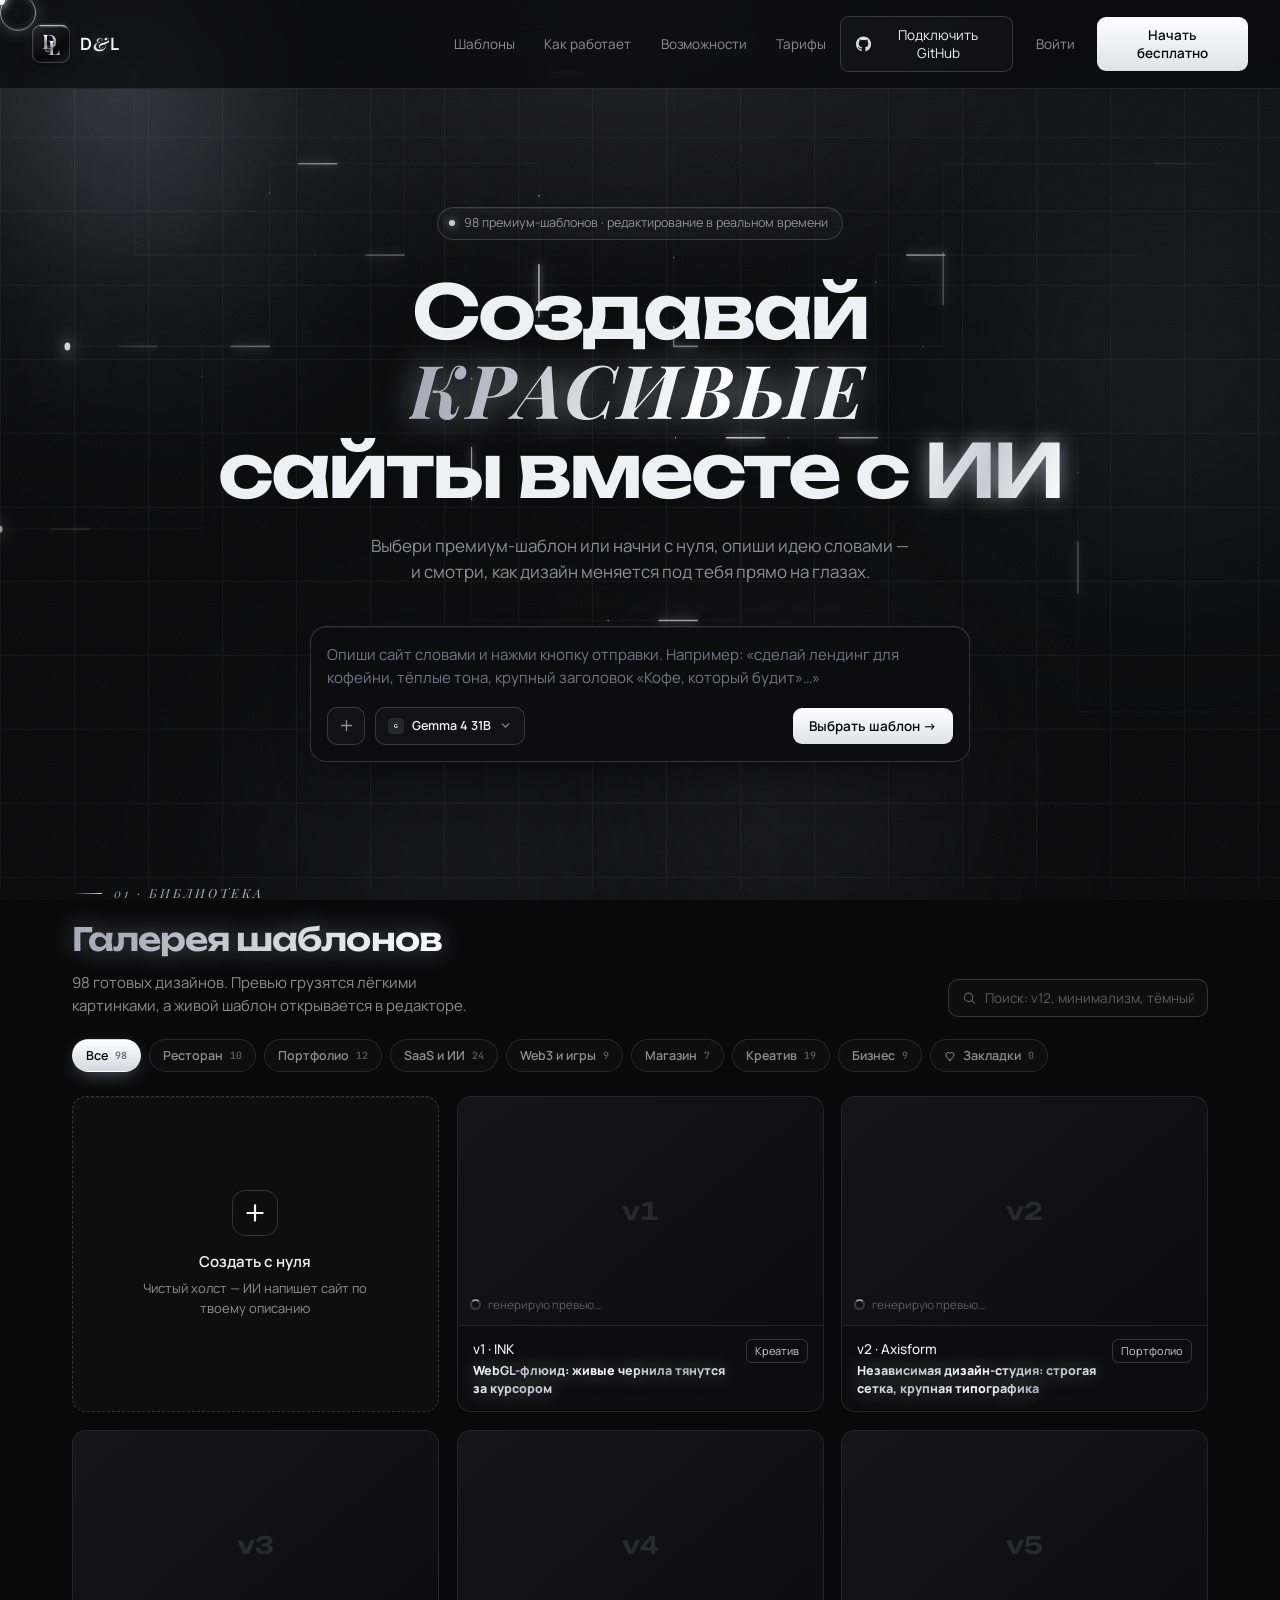
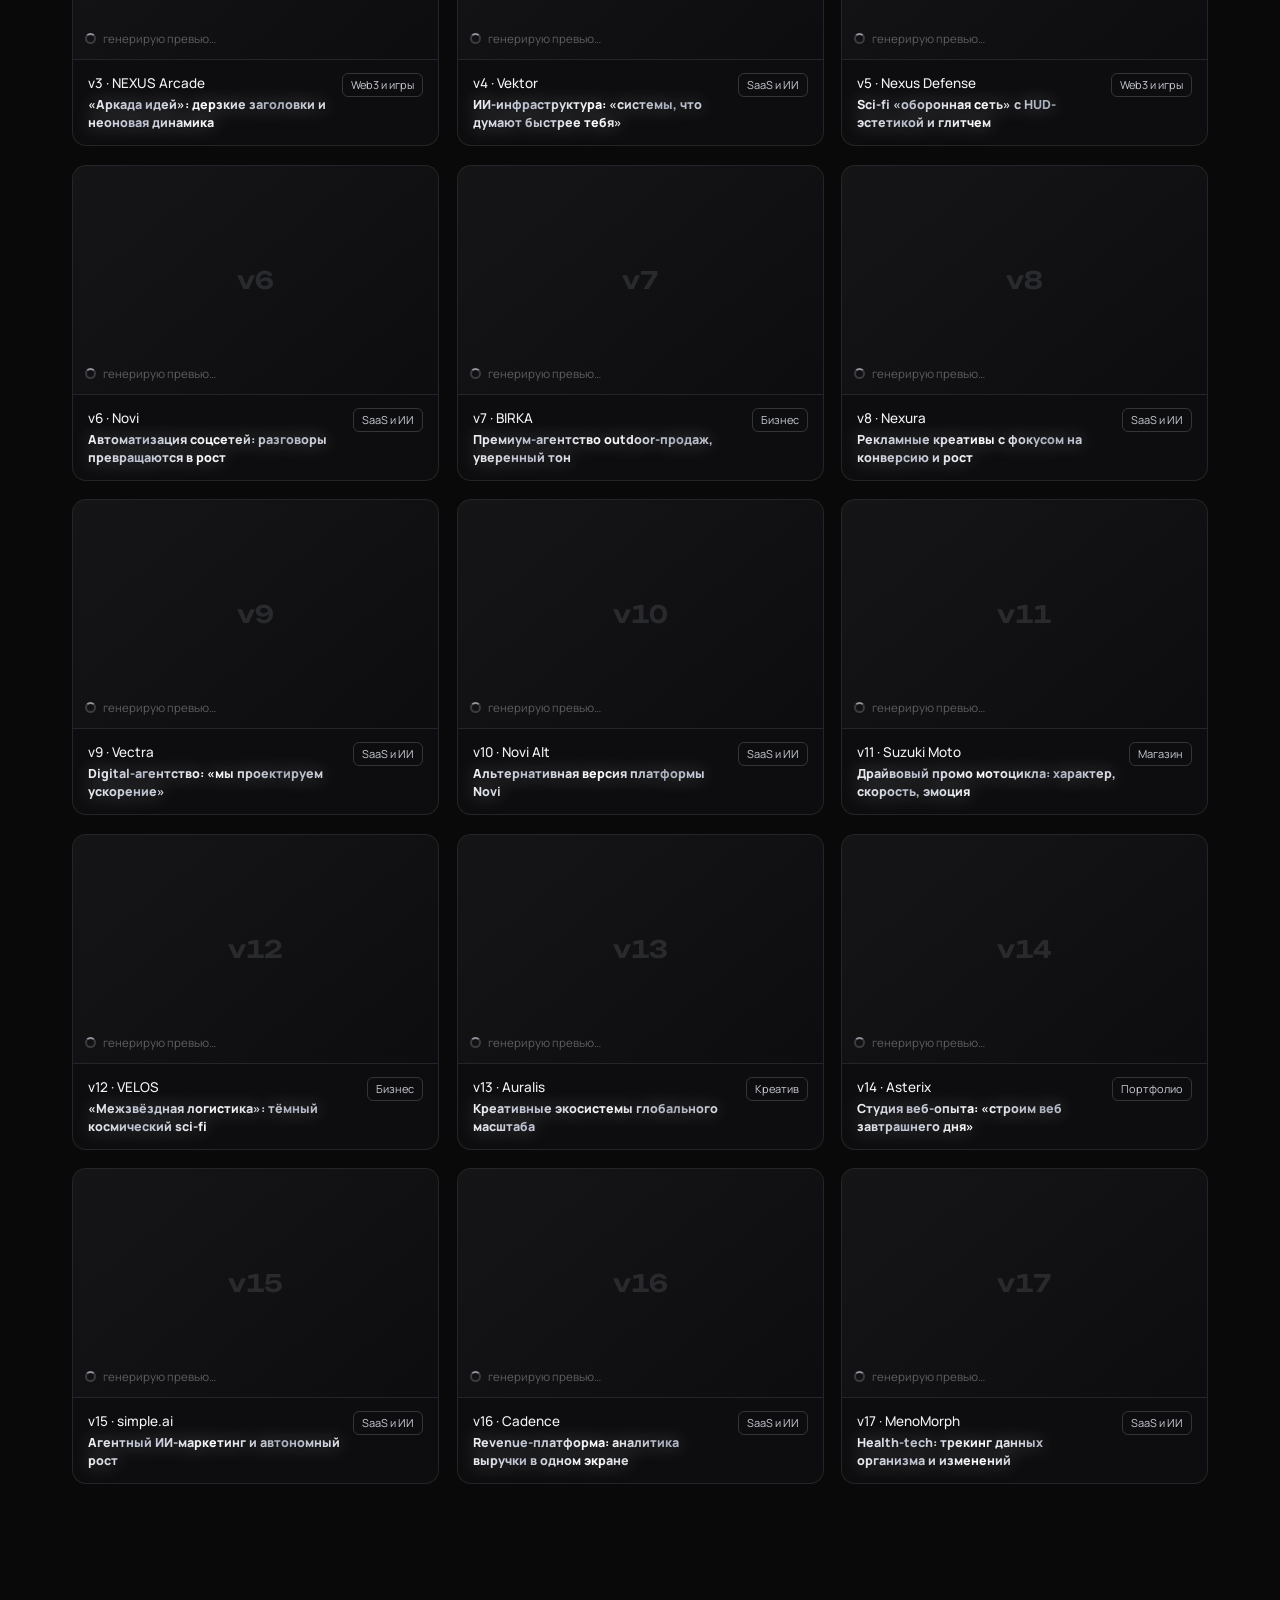
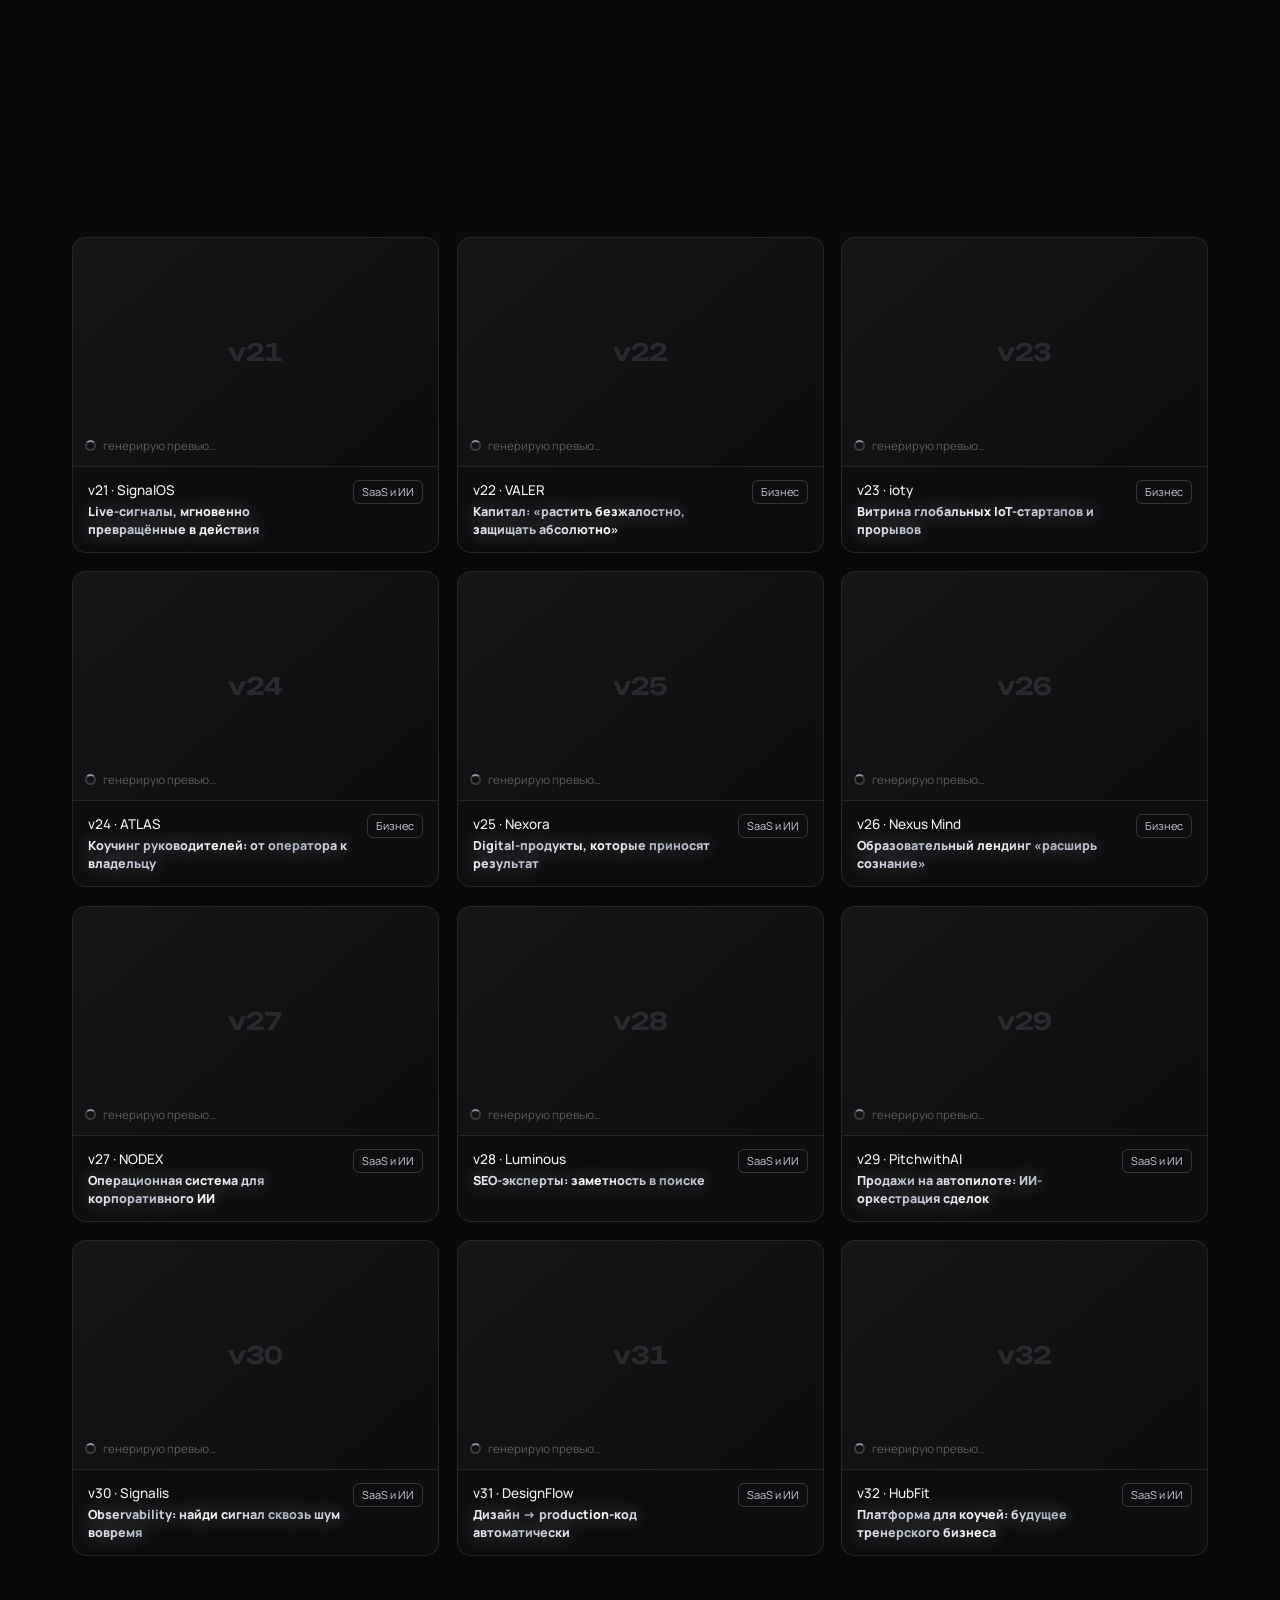
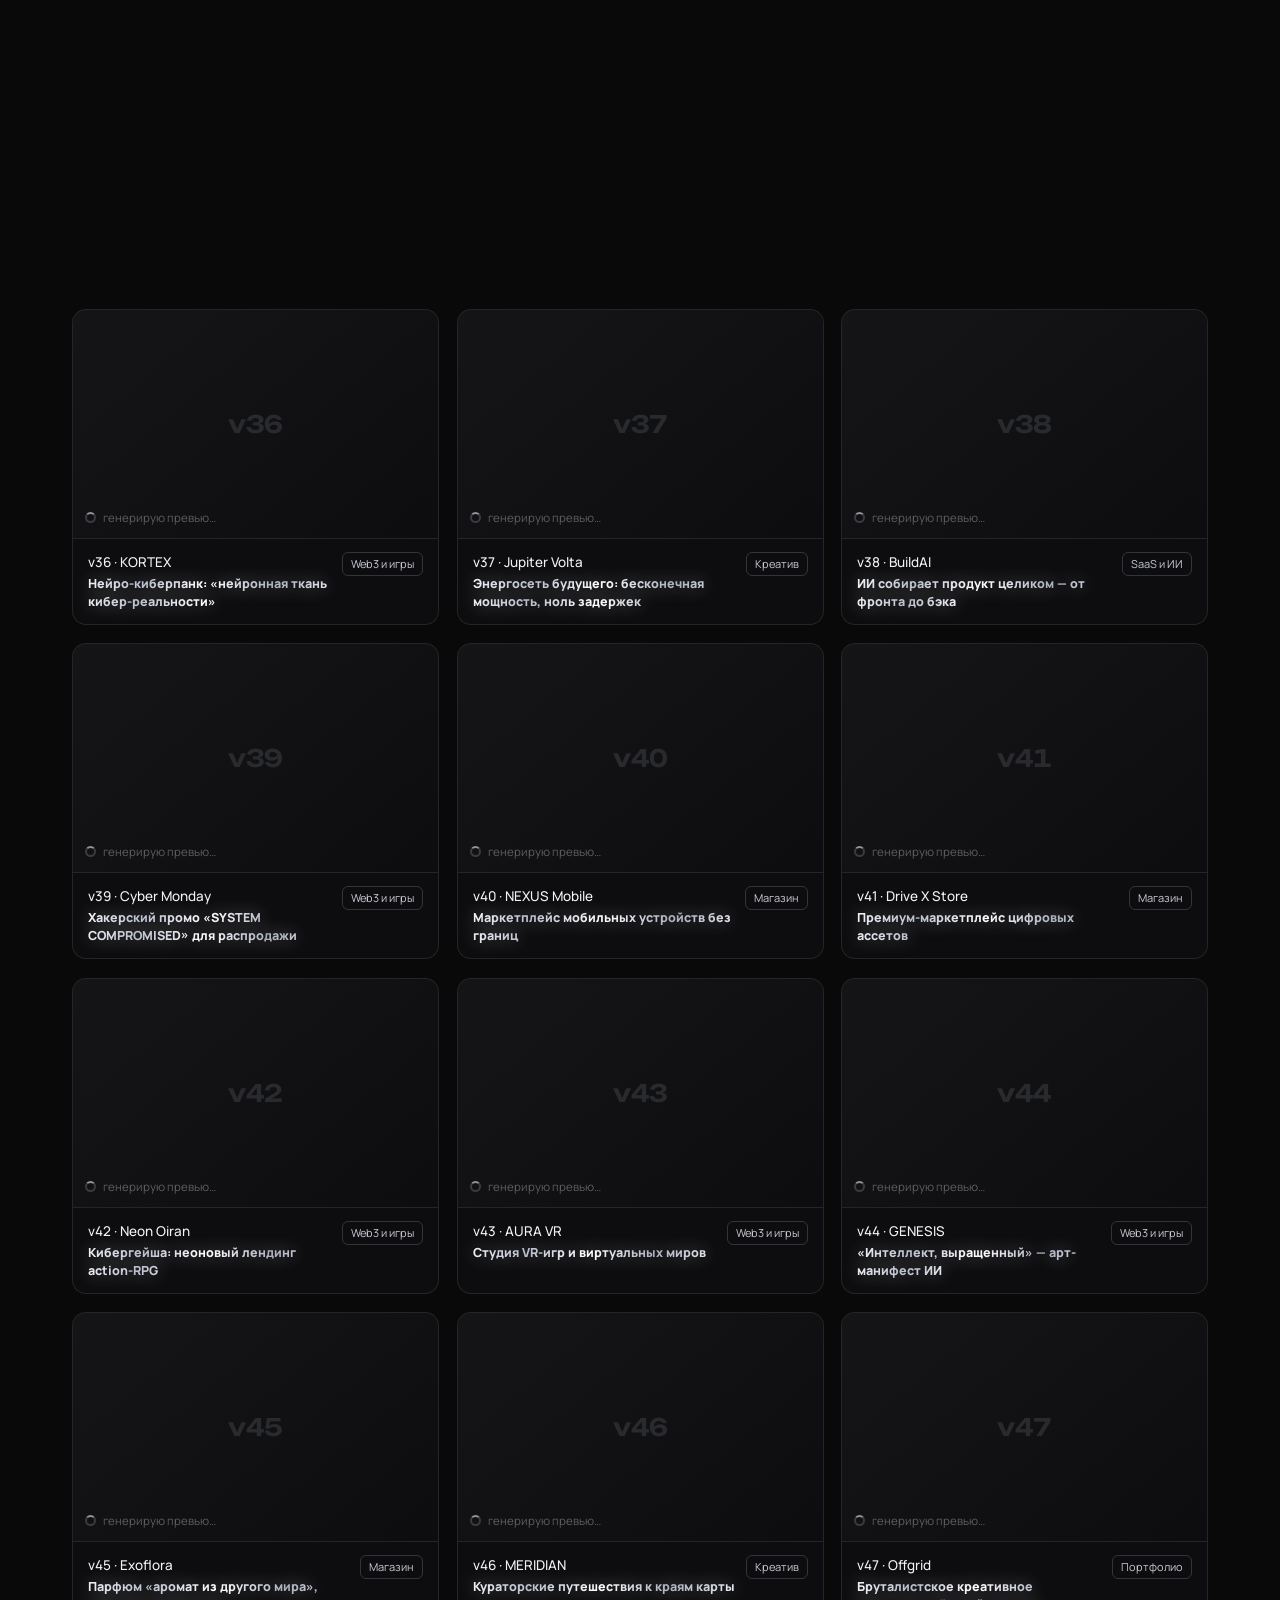
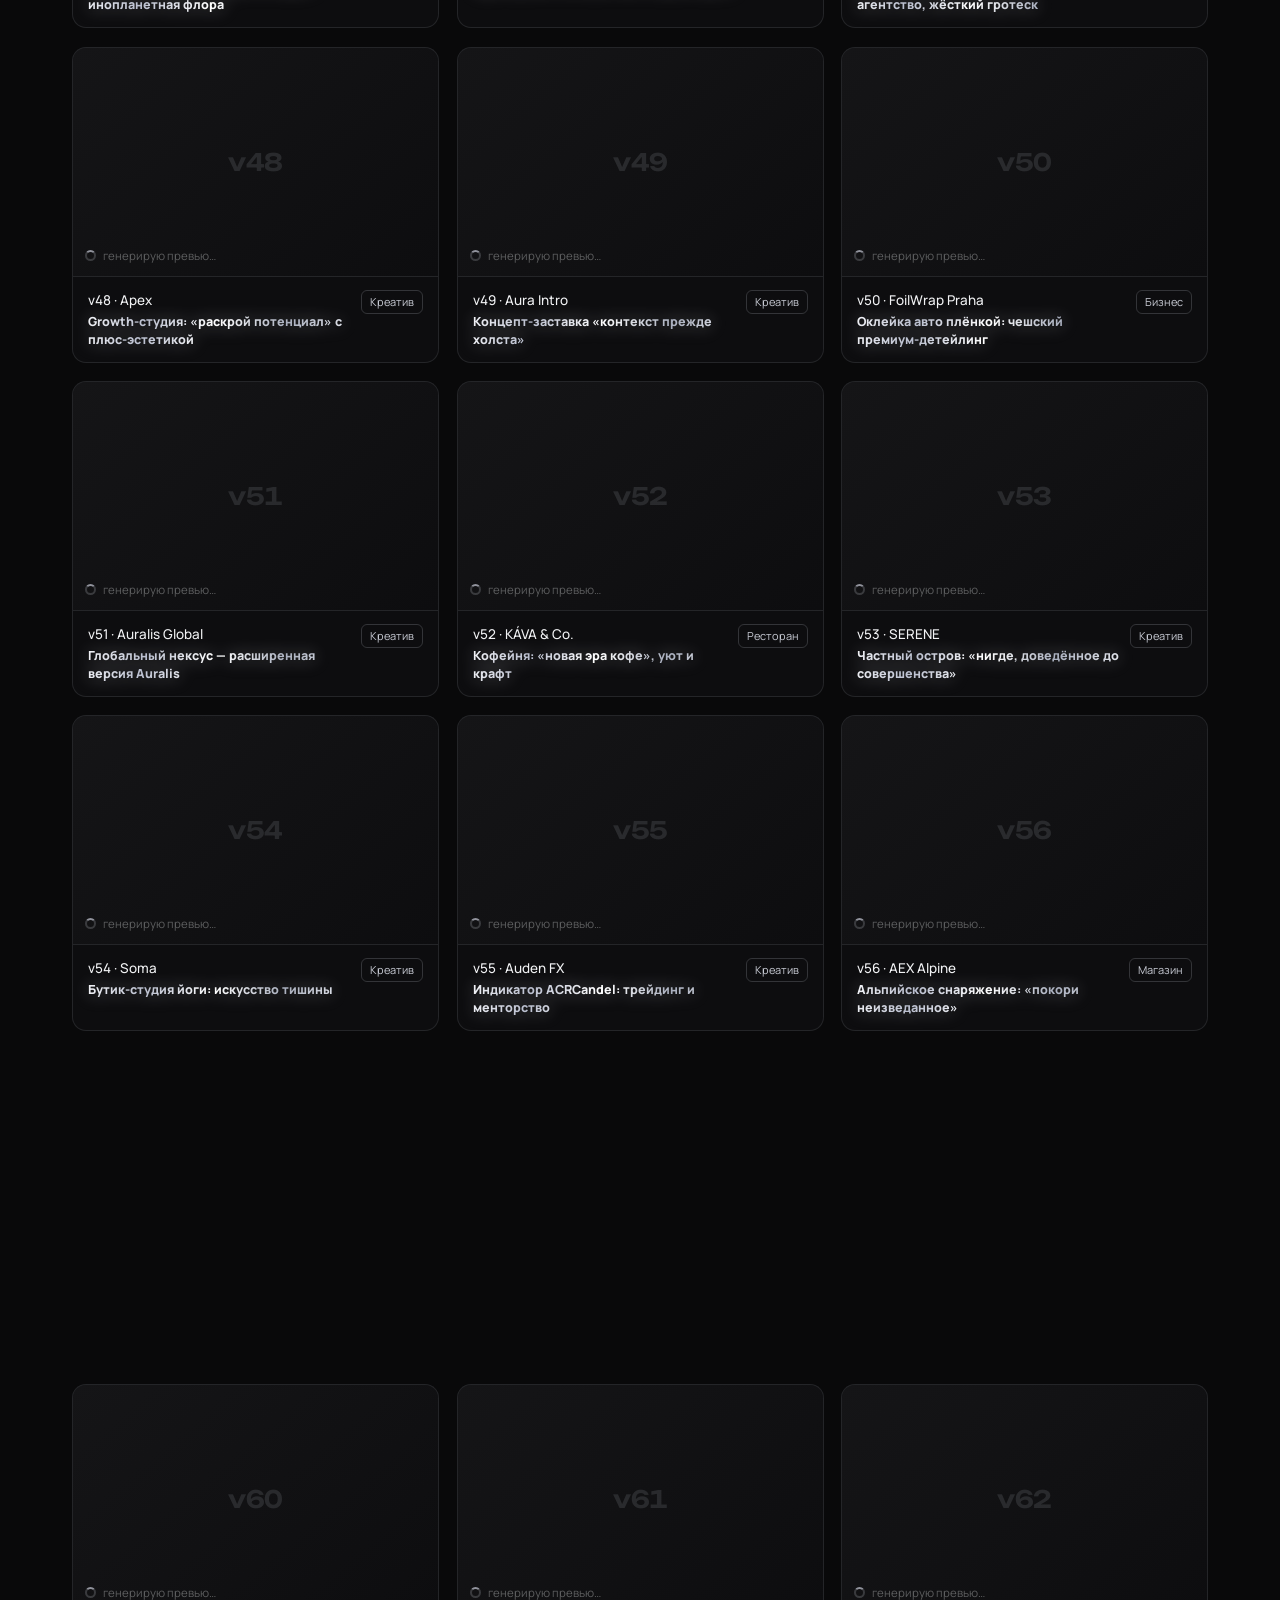
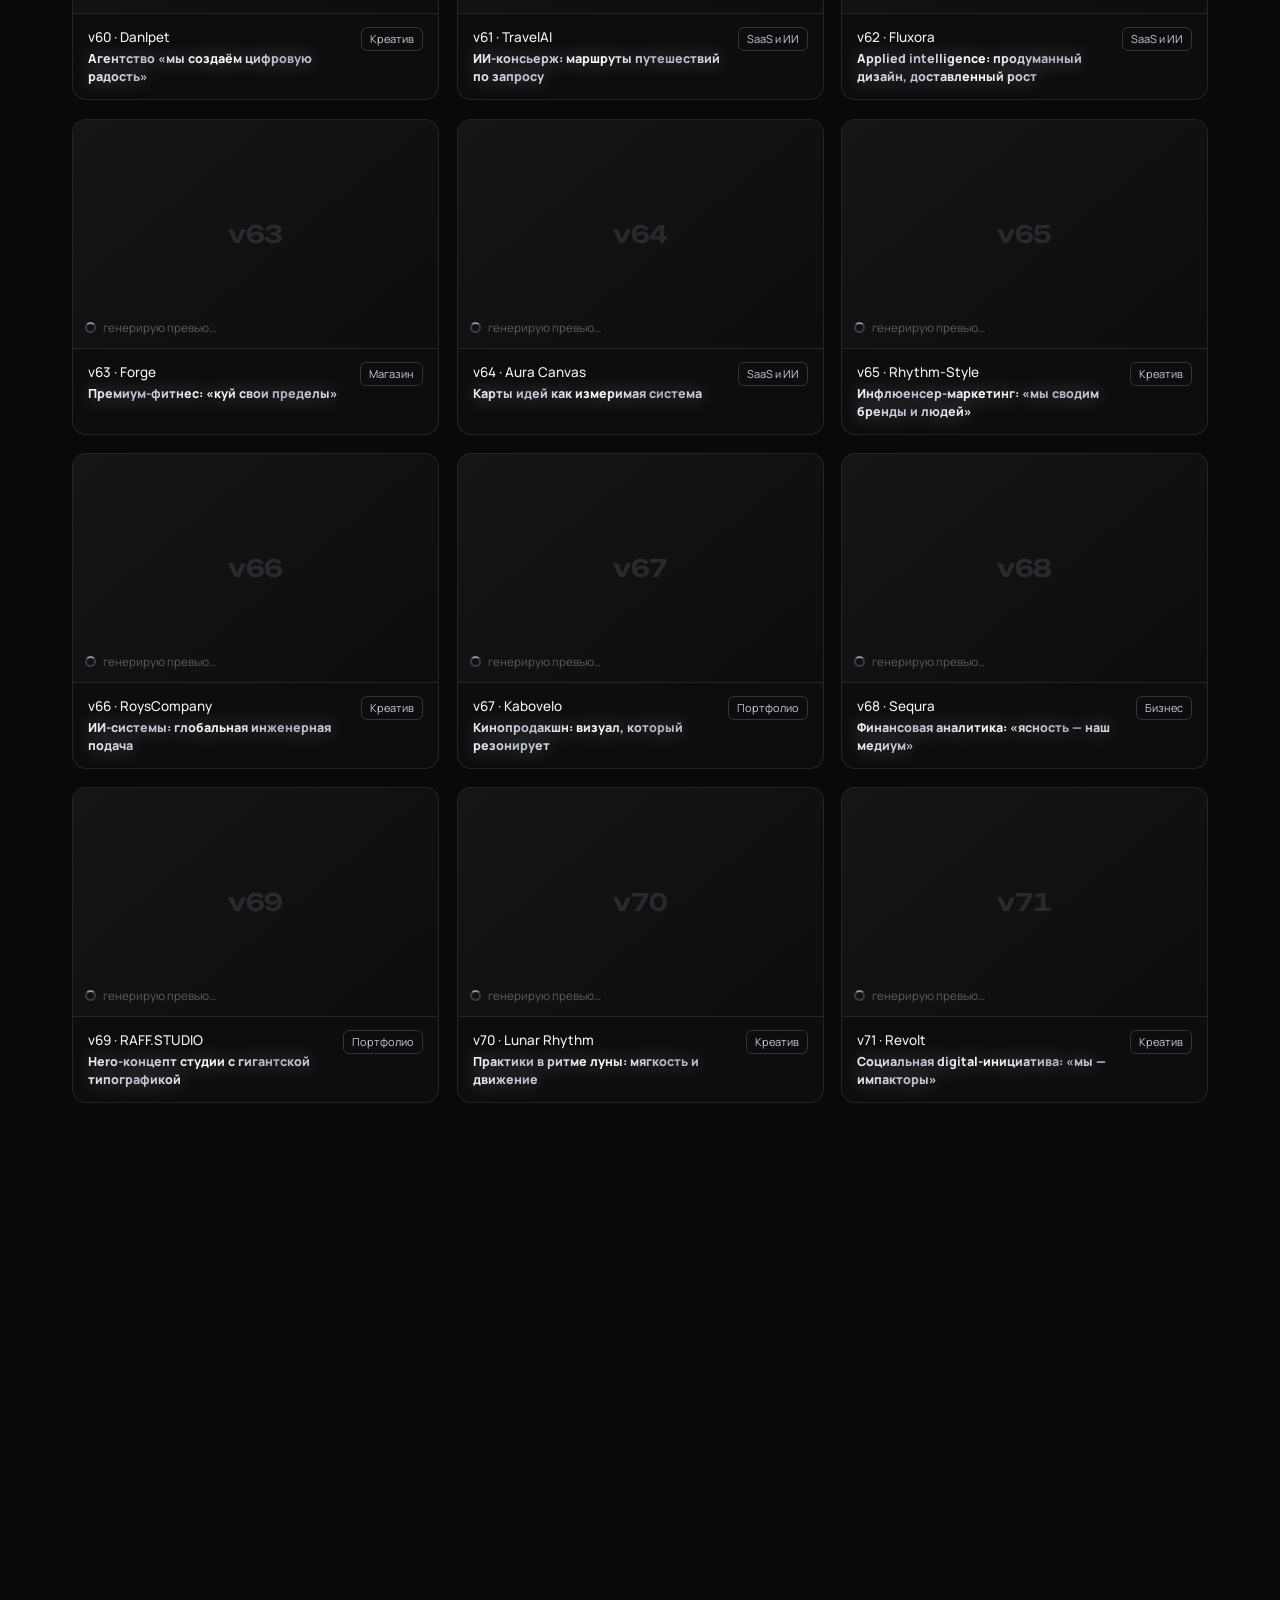
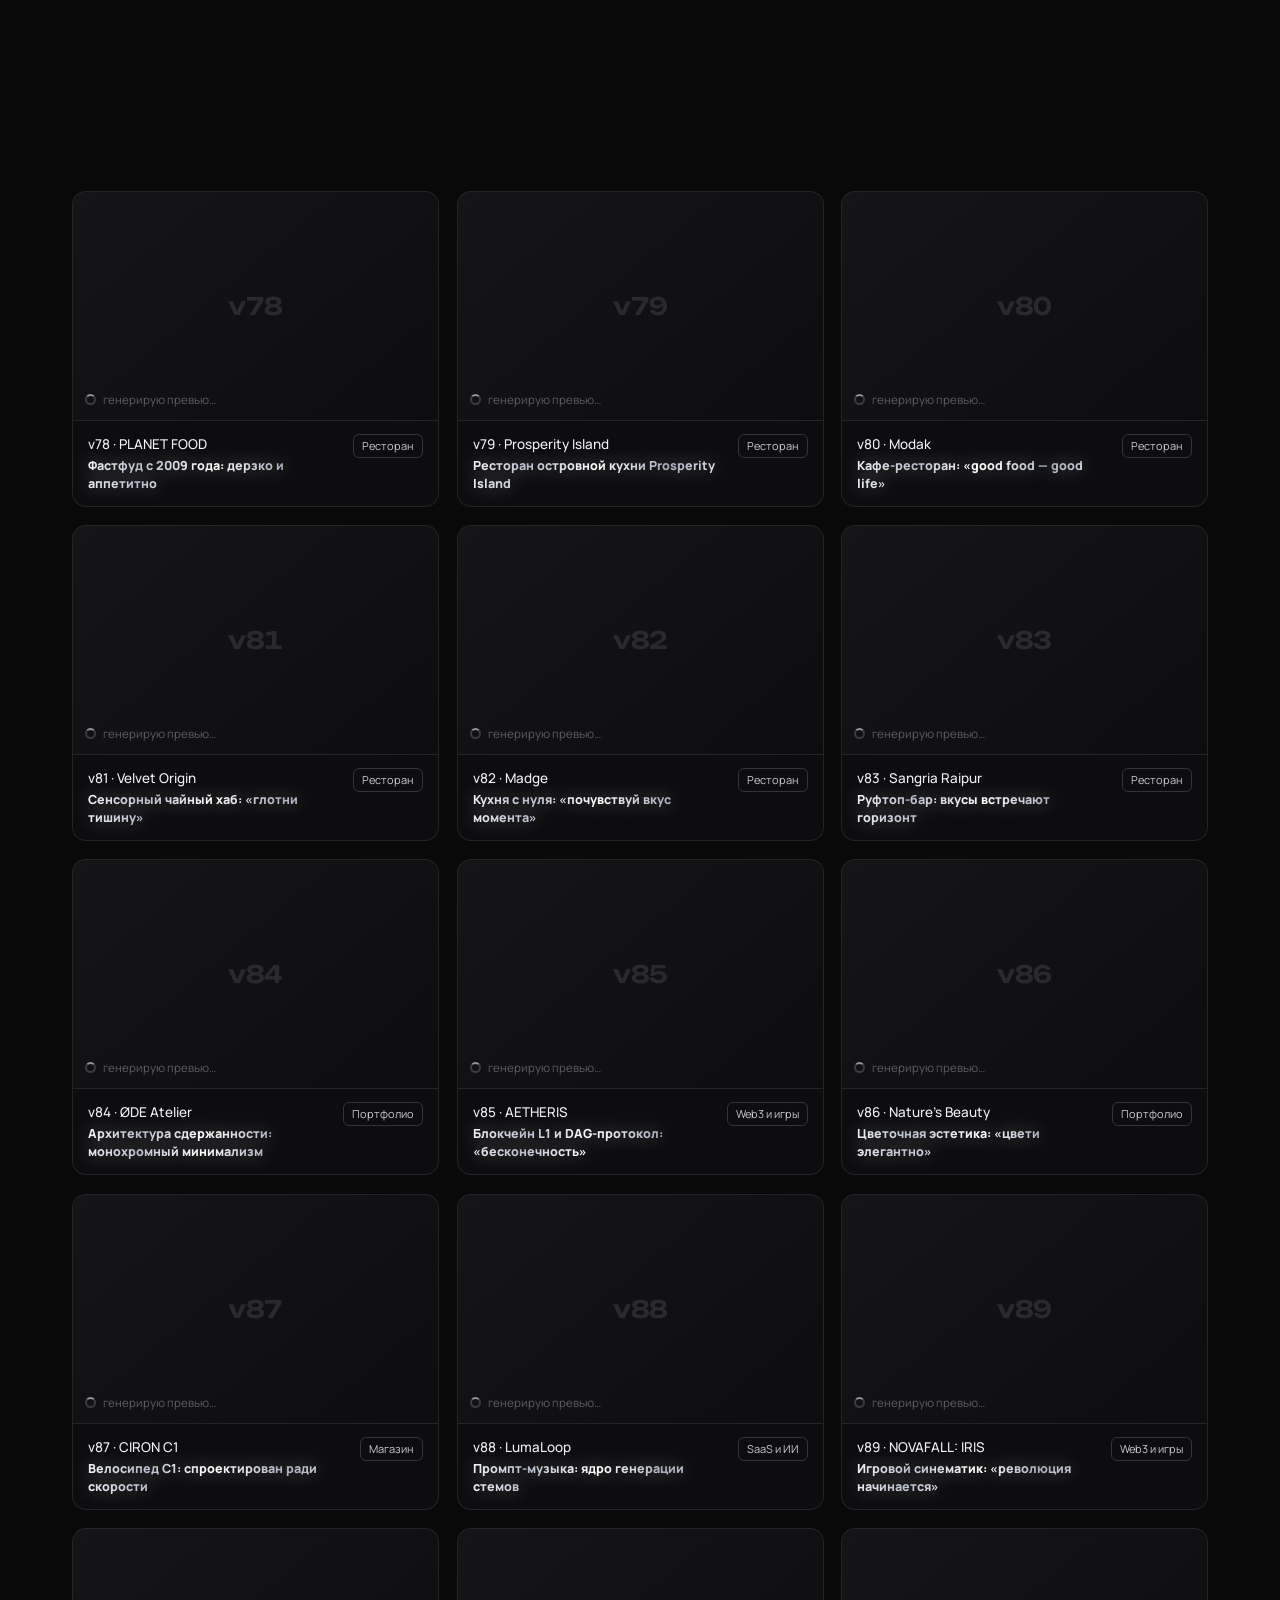
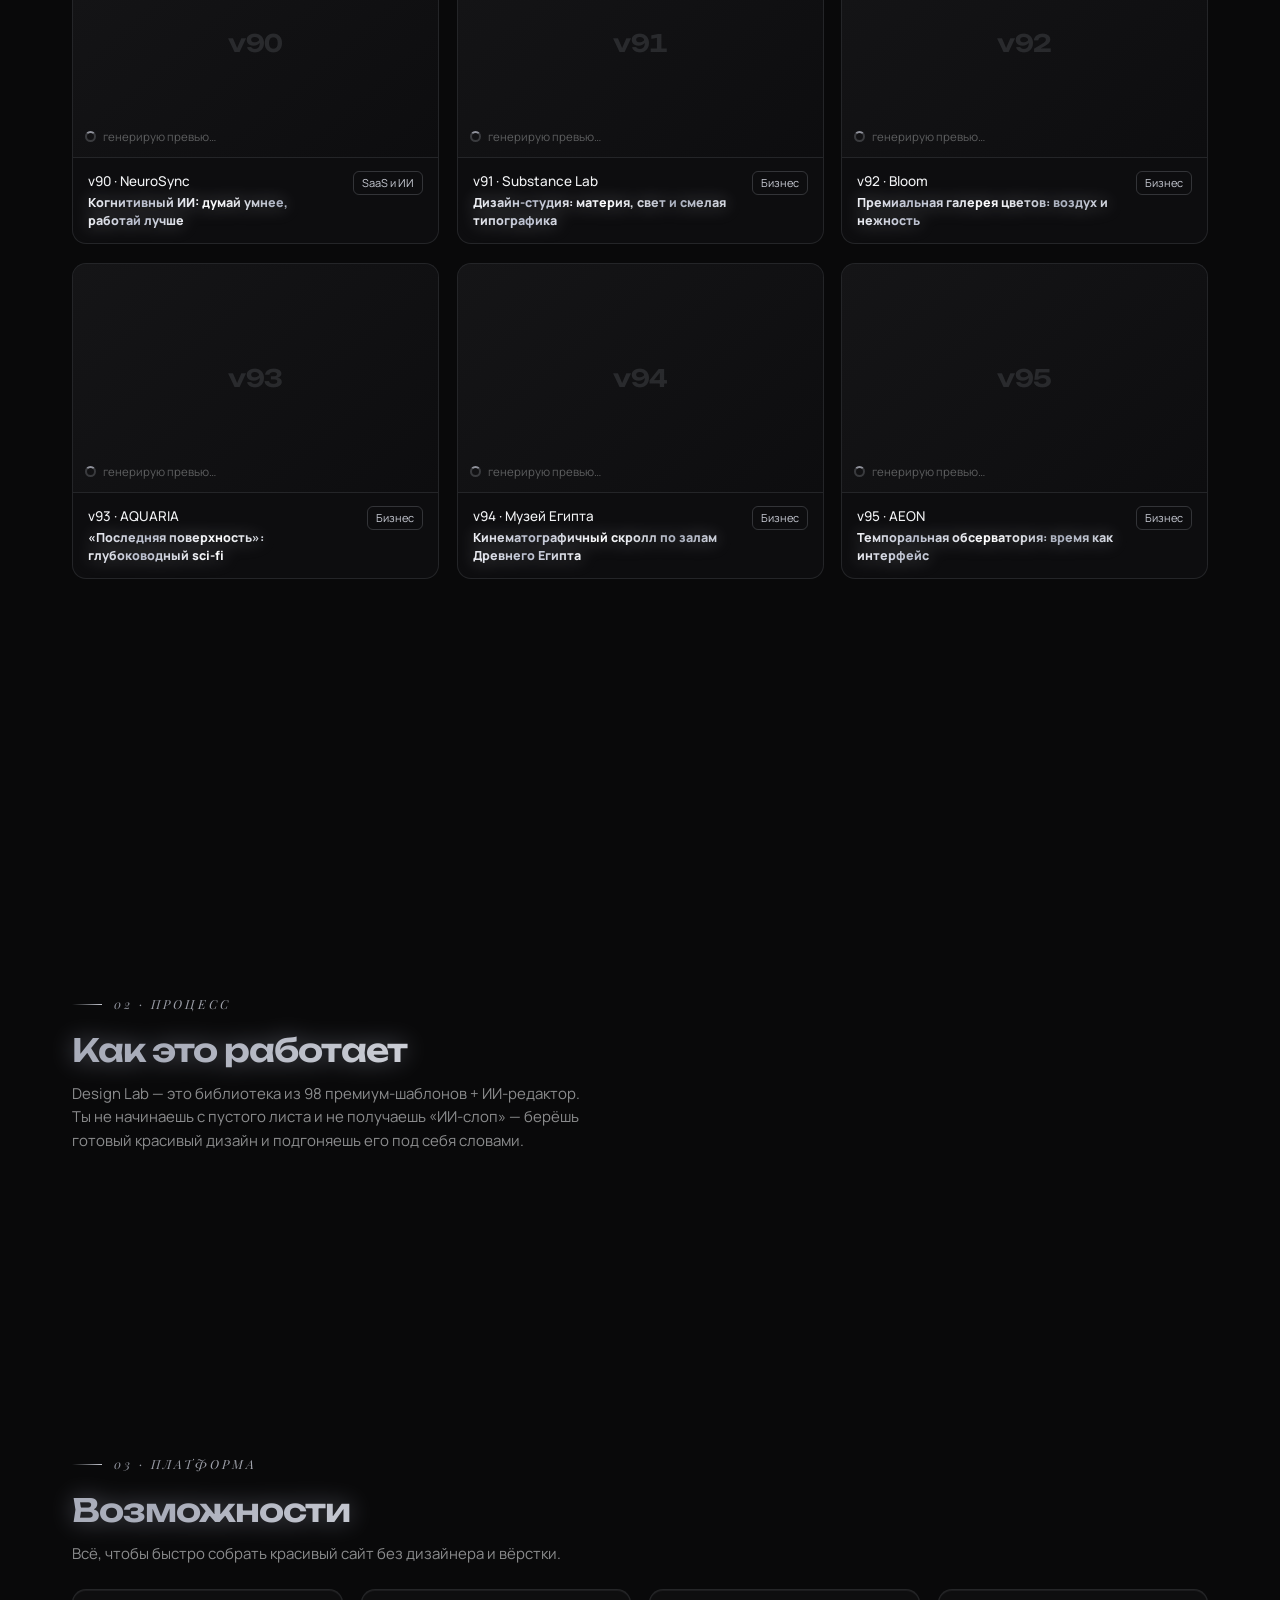
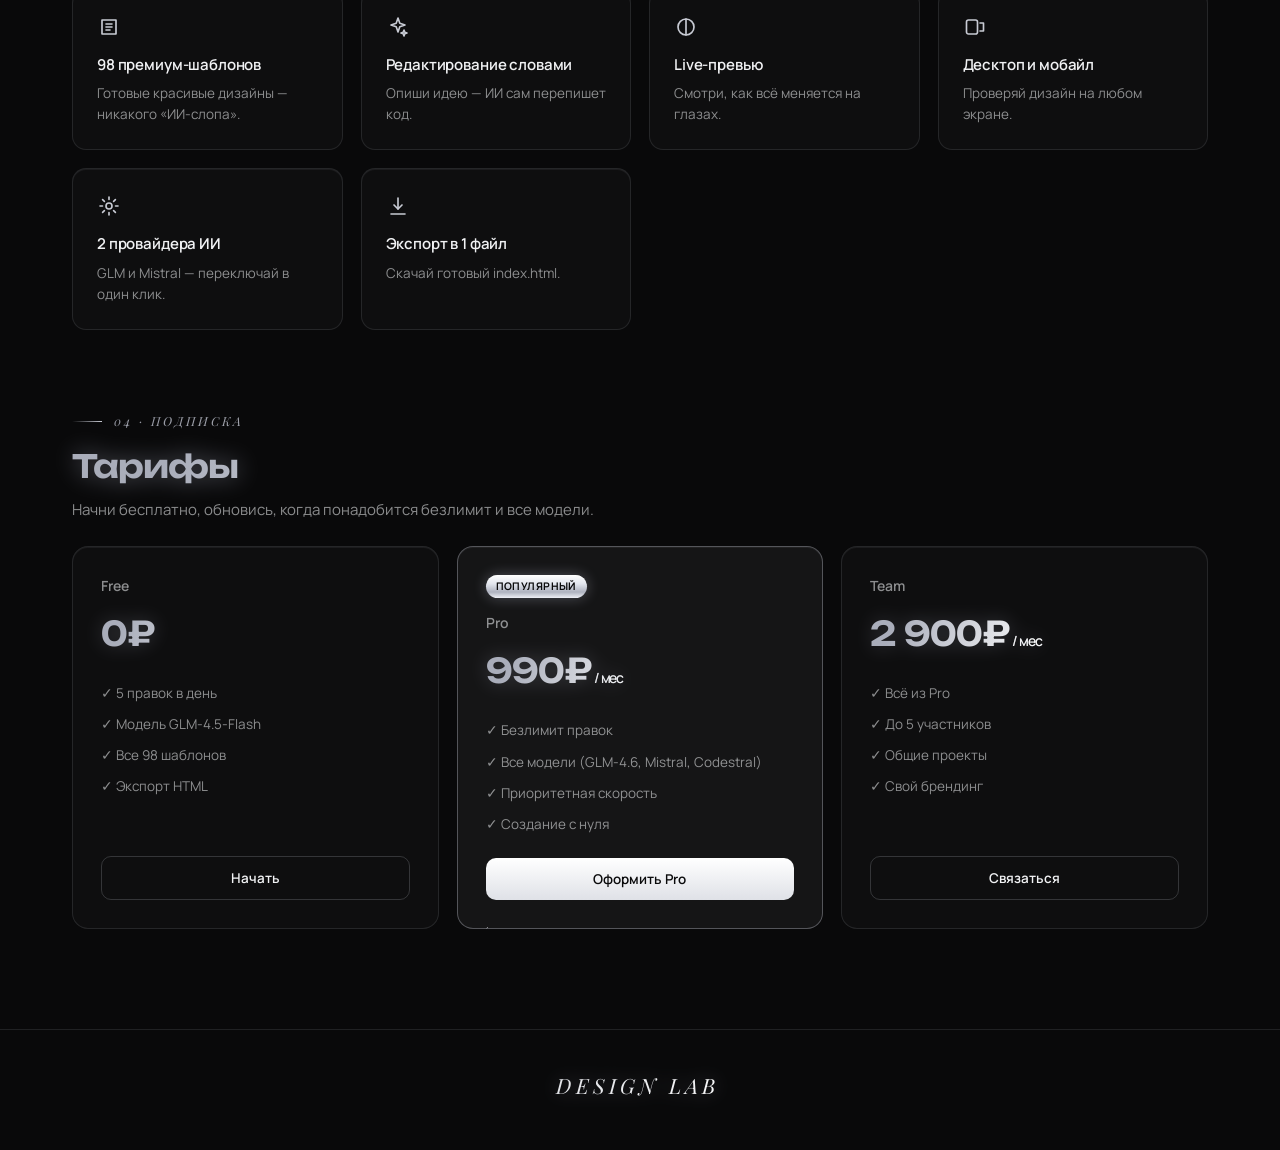
==== commit f0df15a1: "fix: replace dead Cerebras/OpenRouter models with working free models - Remove all Cerebras models (" ====
--- a/frontend/index.html
+++ b/frontend/index.html
@@ -511,7 +511,7 @@
         <div class="attach-strip" id="attachStrip"></div>
         <textarea id="chatInput" rows="1" placeholder="Опиши, что изменить в шаблоне…"></textarea>
         <div class="row">
-          <div class="row-l"><button class="tool-btn" id="attachBtn" onclick="pickFiles()" title="Прикрепить файлы (HTML, фото)"><svg width="18" height="18" viewBox="0 0 24 24" fill="none" stroke="currentColor" stroke-width="2" stroke-linecap="round"><path d="M12 5v14M5 12h14"/></svg></button><button class="tool-btn" id="micBtn" onclick="toggleVoice()" title="Голосовой ввод"><svg width="17" height="17" viewBox="0 0 24 24" fill="none" stroke="currentColor" stroke-width="2" stroke-linecap="round" stroke-linejoin="round"><rect x="9" y="2" width="6" height="12" rx="3"/><path d="M5 10v1a7 7 0 0 0 14 0v-1M12 18v4M8 22h8"/></svg></button><button class="model-pill" id="modelPill" onclick="toggleModelMenu(event)"><span class="mav" id="mpAv"></span><span class="ml" id="mpLabel">GLM 4.7</span><svg class="ch" width="14" height="14" viewBox="0 0 24 24" fill="none" stroke="currentColor" stroke-width="2"><path d="M6 9l6 6 6-6"/></svg></button>
+          <div class="row-l"><button class="tool-btn" id="attachBtn" onclick="pickFiles()" title="Прикрепить файлы (HTML, фото)"><svg width="18" height="18" viewBox="0 0 24 24" fill="none" stroke="currentColor" stroke-width="2" stroke-linecap="round"><path d="M12 5v14M5 12h14"/></svg></button><button class="tool-btn" id="micBtn" onclick="toggleVoice()" title="Голосовой ввод"><svg width="17" height="17" viewBox="0 0 24 24" fill="none" stroke="currentColor" stroke-width="2" stroke-linecap="round" stroke-linejoin="round"><rect x="9" y="2" width="6" height="12" rx="3"/><path d="M5 10v1a7 7 0 0 0 14 0v-1M12 18v4M8 22h8"/></svg></button><button class="model-pill" id="modelPill" onclick="toggleModelMenu(event)"><span class="mav" id="mpAv"></span><span class="ml" id="mpLabel">Gemma 4 31B</span><svg class="ch" width="14" height="14" viewBox="0 0 24 24" fill="none" stroke="currentColor" stroke-width="2"><path d="M6 9l6 6 6-6"/></svg></button>
           </div><button class="send" id="sendBtn" onclick="sendMessage()" title="Отправить"><svg width="18" height="18" viewBox="0 0 24 24" fill="none" stroke="currentColor" stroke-width="2"><path d="M22 2L11 13M22 2l-7 20-4-9-9-4 20-7z"/></svg></button>
         </div>
       </div>
@@ -572,23 +572,24 @@
   gemini:{bg:'#2e63d9',svg:'<svg viewBox="0 0 24 24" fill="#fff"><path d="M12 2c1.1 5.6 4.4 8.9 10 10-5.6 1.1-8.9 4.4-10 10-1.1-5.6-4.4-8.9-10-10 5.6-1.1 8.9-4.4 10-10z"/></svg>'},
   google:{bg:'#23272e',svg:'<svg viewBox="0 0 24 24"><text x="12" y="16.5" text-anchor="middle" font-size="12" font-weight="800" fill="#fff" font-family="Arial,sans-serif">G</text></svg>'},
   mistral:{bg:'#d9530f',svg:'<svg viewBox="0 0 24 24"><text x="12" y="16.5" text-anchor="middle" font-size="12" font-weight="800" fill="#fff" font-family="Arial,sans-serif">M</text></svg>'},
-  openrouter:{bg:'#26262b',svg:'<svg viewBox="0 0 24 24"><text x="12" y="15.8" text-anchor="middle" font-size="9.5" font-weight="800" fill="#fff" font-family="Arial,sans-serif">OR</text></svg>'}
+  openrouter:{bg:'#26262b',svg:'<svg viewBox="0 0 24 24"><text x="12" y="15.8" text-anchor="middle" font-size="9.5" font-weight="800" fill="#fff" font-family="Arial,sans-serif">OR</text></svg>'},
+  nvidia:{bg:'#76b900',svg:'<svg viewBox="0 0 24 24"><text x="12" y="15.8" text-anchor="middle" font-size="9" font-weight="800" fill="#fff" font-family="Arial,sans-serif">NV</text></svg>'},
+  cohere:{bg:'#1b1f27',svg:'<svg viewBox="0 0 24 24"><text x="12" y="15.8" text-anchor="middle" font-size="9" font-weight="800" fill="#d4a942" font-family="Arial,sans-serif">Co</text></svg>'}
 };
 const MODELS={
-  'cb-glm47':{name:'GLM 4.7',desc:'355B \u00b7 \u043b\u0443\u0447\u0448\u0438\u0439 \u0434\u043b\u044f \u043a\u043e\u0434\u0430',provider:'cerebras',model:'zai-glm-4.7',brand:'glm',group:'\u0421\u0432\u0435\u0440\u0445\u0431\u044b\u0441\u0442\u0440\u044b\u0435 \u00b7 Cerebras'},
-  'cb-gpt-oss':{name:'GPT-OSS 120B',desc:'OpenAI \u00b7 \u0440\u0430\u0441\u0441\u0443\u0436\u0434\u0430\u044e\u0449\u0430\u044f',provider:'cerebras',model:'gpt-oss-120b',brand:'openai',group:'\u0421\u0432\u0435\u0440\u0445\u0431\u044b\u0441\u0442\u0440\u044b\u0435 \u00b7 Cerebras'},
-  'cb-gemma4':{name:'Gemma 4 31B',desc:'Google \u00b7 \u0441\u0430\u043c\u0430\u044f \u0431\u044b\u0441\u0442\u0440\u0430\u044f',provider:'cerebras',model:'gemma-4-31b',brand:'google',group:'\u0421\u0432\u0435\u0440\u0445\u0431\u044b\u0441\u0442\u0440\u044b\u0435 \u00b7 Cerebras'},
-  'or-qwen3-coder':{name:'Qwen3 Coder',desc:'480B \u00b7 \u043a\u043e\u0434 \u0438 \u0432\u0451\u0440\u0441\u0442\u043a\u0430',provider:'openrouter',model:'qwen/qwen3-coder:free',brand:'qwen',group:'OpenRouter \u00b7 \u0431\u0435\u0441\u043f\u043b\u0430\u0442\u043d\u044b\u0435'},
-  'or-deepseek':{name:'DeepSeek R1',desc:'\u0433\u043b\u0443\u0431\u043e\u043a\u0438\u0435 \u0440\u0430\u0441\u0441\u0443\u0436\u0434\u0435\u043d\u0438\u044f',provider:'openrouter',model:'deepseek/deepseek-r1:free',brand:'deepseek',group:'OpenRouter \u00b7 \u0431\u0435\u0441\u043f\u043b\u0430\u0442\u043d\u044b\u0435'},
+  'or-gemma4':{name:'Gemma 4 31B',desc:'Google \u00b7 \u043a\u043e\u0434 \u0438 \u0434\u0438\u0437\u0430\u0439\u043d',provider:'openrouter',model:'google/gemma-4-31b-it:free',brand:'google',group:'OpenRouter \u00b7 \u0431\u0435\u0441\u043f\u043b\u0430\u0442\u043d\u044b\u0435'},
+  'or-nemotron':{name:'Nemotron 550B',desc:'NVIDIA \u00b7 \u043e\u0447\u0435\u043d\u044c \u0431\u043e\u043b\u044c\u0448\u043e\u0439 \u043a\u043e\u043d\u0442\u0435\u043a\u0441\u0442',provider:'openrouter',model:'nvidia/nemotron-3-ultra-550b-a55b:free',brand:'nvidia',group:'OpenRouter \u00b7 \u0431\u0435\u0441\u043f\u043b\u0430\u0442\u043d\u044b\u0435'},
+  'or-gpt-oss':{name:'GPT-OSS 20B',desc:'OpenAI \u00b7 \u043a\u043e\u0434 \u0438 \u0432\u0451\u0440\u0441\u0442\u043a\u0430',provider:'openrouter',model:'openai/gpt-oss-20b:free',brand:'openai',group:'OpenRouter \u00b7 \u0431\u0435\u0441\u043f\u043b\u0430\u0442\u043d\u044b\u0435'},
+  'or-north-code':{name:'North Mini Code',desc:'Cohere \u00b7 \u0441\u043f\u0435\u0446\u0438\u0430\u043b\u0438\u0441\u0442 \u043f\u043e \u043a\u043e\u0434\u0443',provider:'openrouter',model:'cohere/north-mini-code:free',brand:'cohere',group:'OpenRouter \u00b7 \u0431\u0435\u0441\u043f\u043b\u0430\u0442\u043d\u044b\u0435'},
   'or-free':{name:'\u0410\u0432\u0442\u043e-\u0432\u044b\u0431\u043e\u0440',desc:'\u043b\u0443\u0447\u0448\u0430\u044f \u0441\u0432\u043e\u0431\u043e\u0434\u043d\u0430\u044f \u043c\u043e\u0434\u0435\u043b\u044c',provider:'openrouter',model:'openrouter/free',brand:'openrouter',group:'OpenRouter \u00b7 \u0431\u0435\u0441\u043f\u043b\u0430\u0442\u043d\u044b\u0435'},
   'gemini-pro':{name:'Gemini Pro',desc:'\u0444\u043b\u0430\u0433\u043c\u0430\u043d \u00b7 \u043a\u043e\u043d\u0442\u0435\u043a\u0441\u0442 1M',provider:'gemini',model:'gemini-pro-latest',brand:'gemini',group:'Google Gemini'},
   'gemini-flash':{name:'Gemini Flash',desc:'\u0431\u044b\u0441\u0442\u0440\u0430\u044f \u00b7 \u0437\u0440\u0435\u043d\u0438\u0435',provider:'gemini',model:'gemini-flash-latest',brand:'gemini',group:'Google Gemini'},
   'glm-4.6':{name:'GLM-4.6',desc:'BigModel \u00b7 \u043a\u043e\u043d\u0442\u0435\u043a\u0441\u0442 200K',provider:'glm',model:'glm-4.6',brand:'glm',group:'\u041f\u0440\u044f\u043c\u044b\u0435 API'},
   'mistral-large':{name:'Mistral Large',desc:'\u0443\u043d\u0438\u0432\u0435\u0440\u0441\u0430\u043b\u044c\u043d\u0430\u044f',provider:'mistral',model:'mistral-large-latest',brand:'mistral',group:'\u041f\u0440\u044f\u043c\u044b\u0435 API'}
 };
-const FALLBACK_ORDER=['cb-glm47','cb-gpt-oss','or-qwen3-coder','glm-4.6','or-free','gemini-flash','gemini-pro','cb-gemma4','or-deepseek','mistral-large'];
-let currentModel=localStorage.getItem('dl_model')||'cb-glm47';
-if(!MODELS[currentModel])currentModel='cb-glm47';
+const FALLBACK_ORDER=['or-nemotron','or-gemma4','or-gpt-oss','or-north-code','or-free','gemini-flash','gemini-pro','glm-4.6','mistral-large'];
+let currentModel=localStorage.getItem('dl_model')||'or-gemma4';
+if(!MODELS[currentModel])currentModel='or-gemma4';
 const NAMES={1:"INK",2:"Axisform",3:"NEXUS Arcade",4:"Vektor",5:"Nexus Defense",6:"Novi",7:"BIRKA",8:"Nexura",9:"Vectra",10:"Novi Alt",11:"Suzuki Moto",12:"VELOS",13:"Auralis",14:"Asterix",15:"simple.ai",16:"Cadence",17:"MenoMorph",18:"Velvet",19:"RI Consulting",20:"Aero",21:"SignalOS",22:"VALER",23:"ioty",24:"ATLAS",25:"Nexora",26:"Nexus Mind",27:"NODEX",28:"Luminous",29:"PitchwithAI",30:"Signalis",31:"DesignFlow",32:"HubFit",33:"Fire Hero",34:"Sonic",35:"Runlyx",36:"KORTEX",37:"Jupiter Volta",38:"BuildAI",39:"Cyber Monday",40:"NEXUS Mobile",41:"Drive X Store",42:"Neon Oiran",43:"AURA VR",44:"GENESIS",45:"Exoflora",46:"MERIDIAN",47:"Offgrid",48:"Apex",49:"Aura Intro",50:"FoilWrap Praha",51:"Auralis Global",52:"KÁVA & Co.",53:"SERENE",54:"Soma",55:"Auden FX",56:"AEX Alpine",57:"MONOLITH",58:"Ankush Mehra",59:"Positiv+",60:"Danlpet",61:"TravelAI",62:"Fluxora",63:"Forge",64:"Aura Canvas",65:"Rhythm-Style",66:"RoysCompany",67:"Kabovelo",68:"Sequra",69:"RAFF.STUDIO",70:"Lunar Rhythm",71:"Revolt",72:"Lumière Films",73:"CharisLooks",74:"MarineElite",75:"The Estate",76:"Dinevo",77:"Estetico Café",78:"PLANET FOOD",79:"Prosperity Island",80:"Modak",81:"Velvet Origin",82:"Madge",83:"Sangria Raipur",84:"ØDE Atelier",85:"AETHERIS",86:"Nature's Beauty",87:"CIRON C1",88:"LumaLoop",89:"NOVAFALL: IRIS",90:"NeuroSync",91:"Substance Lab",92:"Bloom",93:"AQUARIA",94:"Музей Египта",95:"AEON",96:"Koisei",97:"CoinCompass",98:"Ла Мартина"};
 const DESC={1:"WebGL-флюид: живые чернила тянутся за курсором",2:"Независимая дизайн-студия: строгая сетка, крупная типографика",3:"«Аркада идей»: дерзкие заголовки и неоновая динамика",4:"ИИ-инфраструктура: «системы, что думают быстрее тебя»",5:"Sci-fi «оборонная сеть» с HUD-эстетикой и глитчем",6:"Автоматизация соцсетей: разговоры превращаются в рост",7:"Премиум-агентство outdoor-продаж, уверенный тон",8:"Рекламные креативы с фокусом на конверсию и рост",9:"Digital-агентство: «мы проектируем ускорение»",10:"Альтернативная версия платформы Novi",11:"Драйвовый промо мотоцикла: характер, скорость, эмоция",12:"«Межзвёздная логистика»: тёмный космический sci-fi",13:"Креативные экосистемы глобального масштаба",14:"Студия веб-опыта: «строим веб завтрашнего дня»",15:"Агентный ИИ-маркетинг и автономный рост",16:"Revenue-платформа: аналитика выручки в одном экране",17:"Health-tech: трекинг данных организма и изменений",18:"Минималистичная бархатная заставка-приветствие",19:"ИИ-автоматизация бизнеса: умные системы, больший возврат",20:"Визуальная веб-разработка: лёгкая воздушная подача",21:"Live-сигналы, мгновенно превращённые в действия",22:"Капитал: «растить безжалостно, защищать абсолютно»",23:"Витрина глобальных IoT-стартапов и прорывов",24:"Коучинг руководителей: от оператора к владельцу",25:"Digital-продукты, которые приносят результат",26:"Образовательный лендинг «расширь сознание»",27:"Операционная система для корпоративного ИИ",28:"SEO-эксперты: заметность в поиске",29:"Продажи на автопилоте: ИИ-оркестрация сделок",30:"Observability: найди сигнал сквозь шум вовремя",31:"Дизайн → production-код автоматически",32:"Платформа для коучей: будущее тренерского бизнеса",33:"Огненный hero-экран: «зажги творческий потенциал»",34:"ИИ-генерация музыкальных стемов по промпту",35:"Dev-инструмент: решай быстрее, релизь умнее",36:"Нейро-киберпанк: «нейронная ткань кибер-реальности»",37:"Энергосеть будущего: бесконечная мощность, ноль задержек",38:"ИИ собирает продукт целиком — от фронта до бэка",39:"Хакерский промо «SYSTEM COMPROMISED» для распродажи",40:"Маркетплейс мобильных устройств без границ",41:"Премиум-маркетплейс цифровых ассетов",42:"Кибергейша: неоновый лендинг action-RPG",43:"Студия VR-игр и виртуальных миров",44:"«Интеллект, выращенный» — арт-манифест ИИ",45:"Парфюм «аромат из другого мира», инопланетная флора",46:"Кураторские путешествия к краям карты",47:"Бруталистское креативное агентство, жёсткий гротеск",48:"Growth-студия: «раскрой потенциал» с плюс-эстетикой",49:"Концепт-заставка «контекст прежде холста»",50:"Оклейка авто плёнкой: чешский премиум-детейлинг",51:"Глобальный нексус — расширенная версия Auralis",52:"Кофейня: «новая эра кофе», уют и крафт",53:"Частный остров: «нигде, доведённое до совершенства»",54:"Бутик-студия йоги: искусство тишины",55:"Индикатор ACRCandel: трейдинг и менторство",56:"Альпийское снаряжение: «покори неизведанное»",57:"Архитектурная студия: определяем цифровую форму",58:"Портфолио разработчика ИИ и голосовых агентов",59:"Бесшовный digital: liquid-эффекты и плавность",60:"Агентство «мы создаём цифровую радость»",61:"ИИ-консьерж: маршруты путешествий по запросу",62:"Applied intelligence: продуманный дизайн, доставленный рост",63:"Премиум-фитнес: «куй свои пределы»",64:"Карты идей как измеримая система",65:"Инфлюенсер-маркетинг: «мы сводим бренды и людей»",66:"ИИ-системы: глобальная инженерная подача",67:"Кинопродакшн: визуал, который резонирует",68:"Финансовая аналитика: «ясность — наш медиум»",69:"Hero-концепт студии с гигантской типографикой",70:"Практики в ритме луны: мягкость и движение",71:"Социальная digital-инициатива: «мы — импакторы»",72:"Люксовые свадебные фильмы и фотография",73:"Бьюти-студия: «мастерство и сердце»",74:"Яхт-центр: роскошь, приключения, незабываемые моменты",75:"Винодельня: «где вино встречает сезоны»",76:"Ресторан: элегантность встречает вкус",77:"Кафе: свежая еда, тёпл��е моменты",78:"Фастфуд с 2009 года: дерзко и аппетитно",79:"Ресторан островной кухни Prosperity Island",80:"Кафе-ресторан: «good food — good life»",81:"Сенсорный чайный хаб: «глотни тишину»",82:"Кухня с нуля: «почувствуй вкус момента»",83:"Руфтоп-бар: вкусы встречают горизонт",84:"Архитектура сдержанности: монохромный минимализм",85:"Блокчейн L1 и DAG-протокол: «бесконечность»",86:"Цветочная эстетика: «цвети элегантно»",87:"Велосипед C1: спроектирован ради скорости",88:"Промпт-музыка: ядро генерации стемов",89:"Игровой синематик: «революция начинается»",90:"Когнитивный ИИ: думай умнее, работай лучше",91:"Дизайн-студия: материя, свет и смелая типографика",92:"Премиальная галерея цветов: воздух и нежность",93:"«Последняя поверхность»: глубоководный sci-fi",94:"Кинематографичный скролл по залам Древнего Египта",95:"Темпоральная обсерватория: время как интерфейс",96:"Koisei: река, которая хранит память цв��тения",97:"Криптогид: курсы, портфели и сигналы рынка",98:"Кабанья в Сабанагранде: роскошь среди природы"};
 function tplDesc(n){return DESC[n]||'Премиум-шаблон лендинга';}
@@ -1419,7 +1420,7 @@
     }else if(html&&html.length>60){
       current.html=baseHtml;renderHtml(baseHtml);
       th.fail('Ответ оборвался');
-      addAI('\u26a0\ufe0f Ответ ИИ оборвался на середине (лимит длины у модели) — незакрытый документ оставил бы «пустоту», поэтому я вернул прежнюю версию сайта. Что помогает: попроси более точечную правку (одну секцию за раз) или переключись на модель с длинным ответом (например GLM 4.7).',true);
+      addAI('\u26a0\ufe0f Ответ ИИ оборвался на середине (лимит длины у модели) — незакрытый документ оставил бы «пустоту», поэтому я вернул прежнюю версию сайта. Что помогает: попроси более точечную правку (одну секцию за раз) или переключись на Nemotron 550B / Gemma 4 31B — у них более длинный выход.',true);
     }else{
       th.fail('\u041c\u043e\u0434\u0435\u043b\u044c \u043d\u0435 \u0432\u0435\u0440\u043d\u0443\u043b\u0430 HTML');
       addAI(escapeHtml(out||'').slice(0,600)||'\u041c\u043e\u0434\u0435\u043b\u044c \u0432\u0435\u0440\u043d\u0443\u043b\u0430 \u043f\u0443\u0441\u0442\u043e\u0439 \u043e\u0442\u0432\u0435\u0442. \u041f\u043e\u043f\u0440\u043e\u0431\u0443\u0439 \u0441\u0444\u043e\u0440\u043c\u0443\u043b\u0438\u0440\u043e\u0432\u0430\u0442\u044c \u0442\u043e\u0447\u043d\u0435\u0435.');
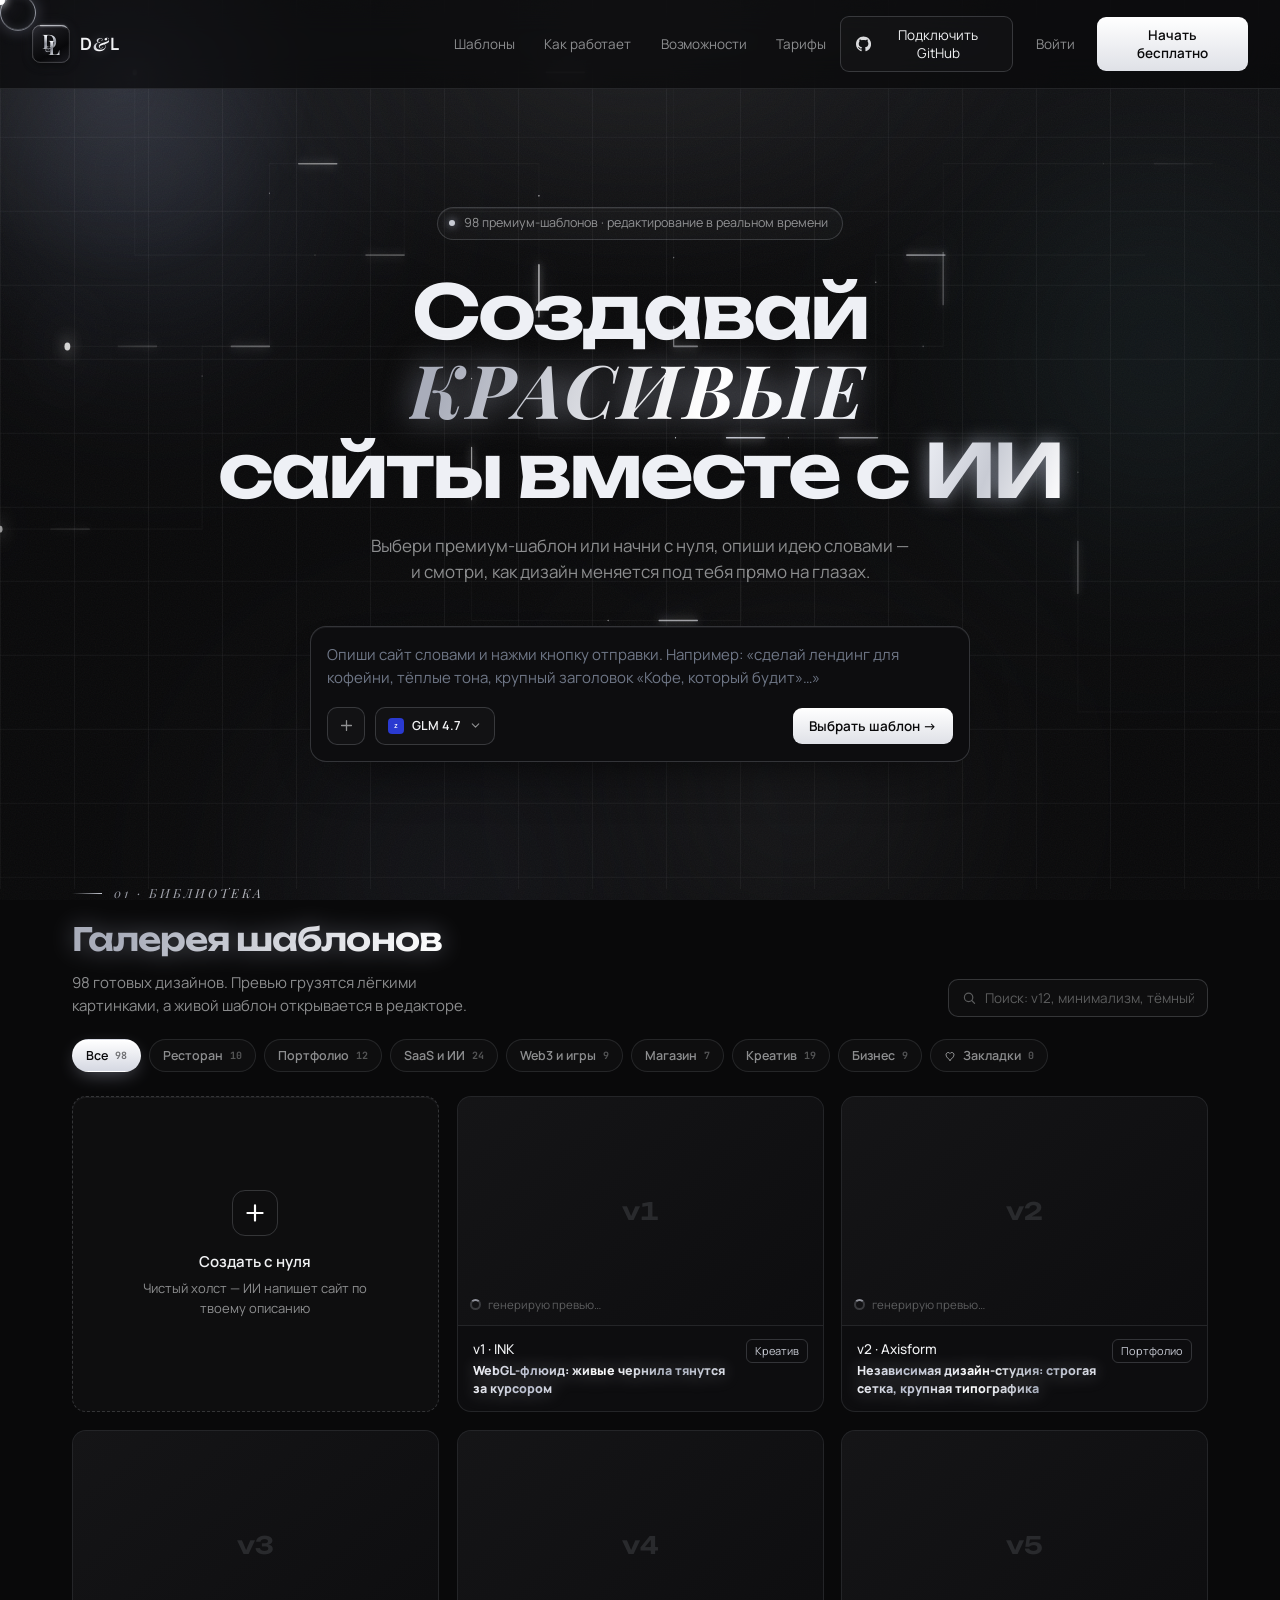
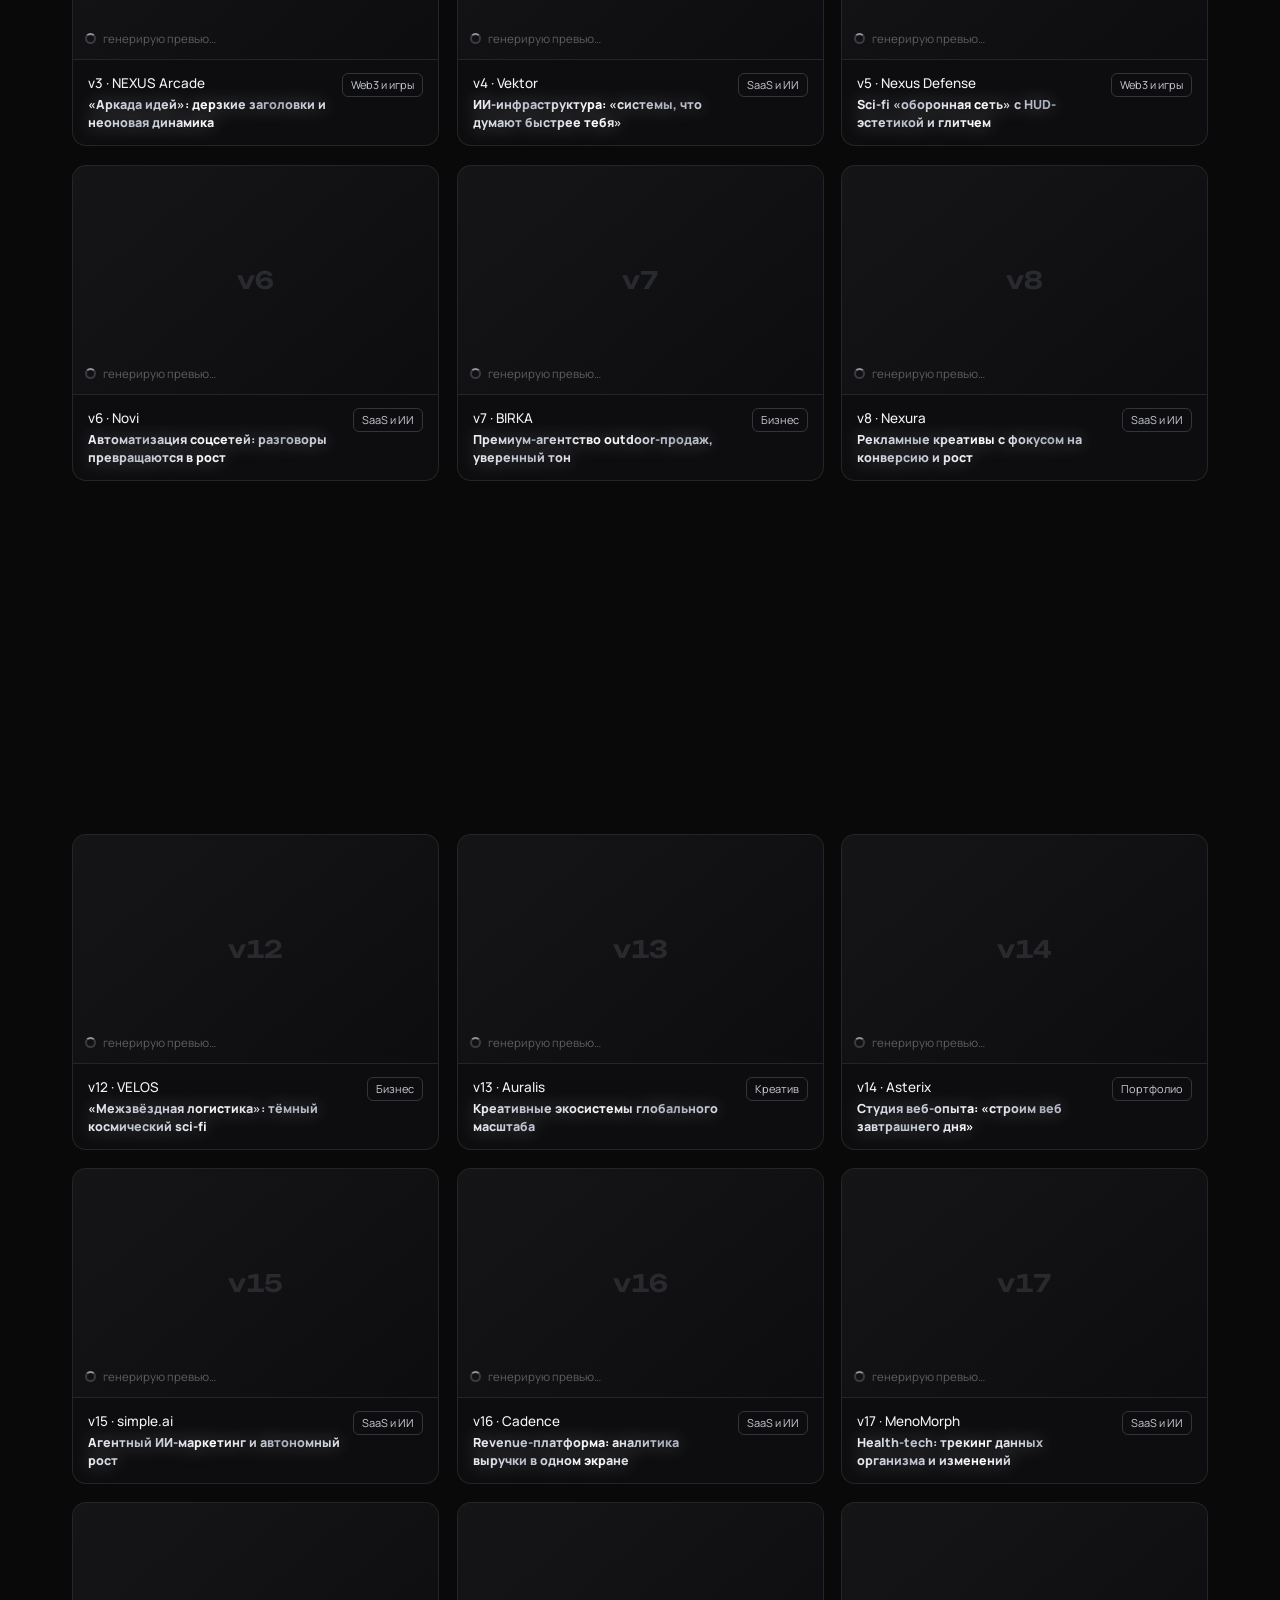
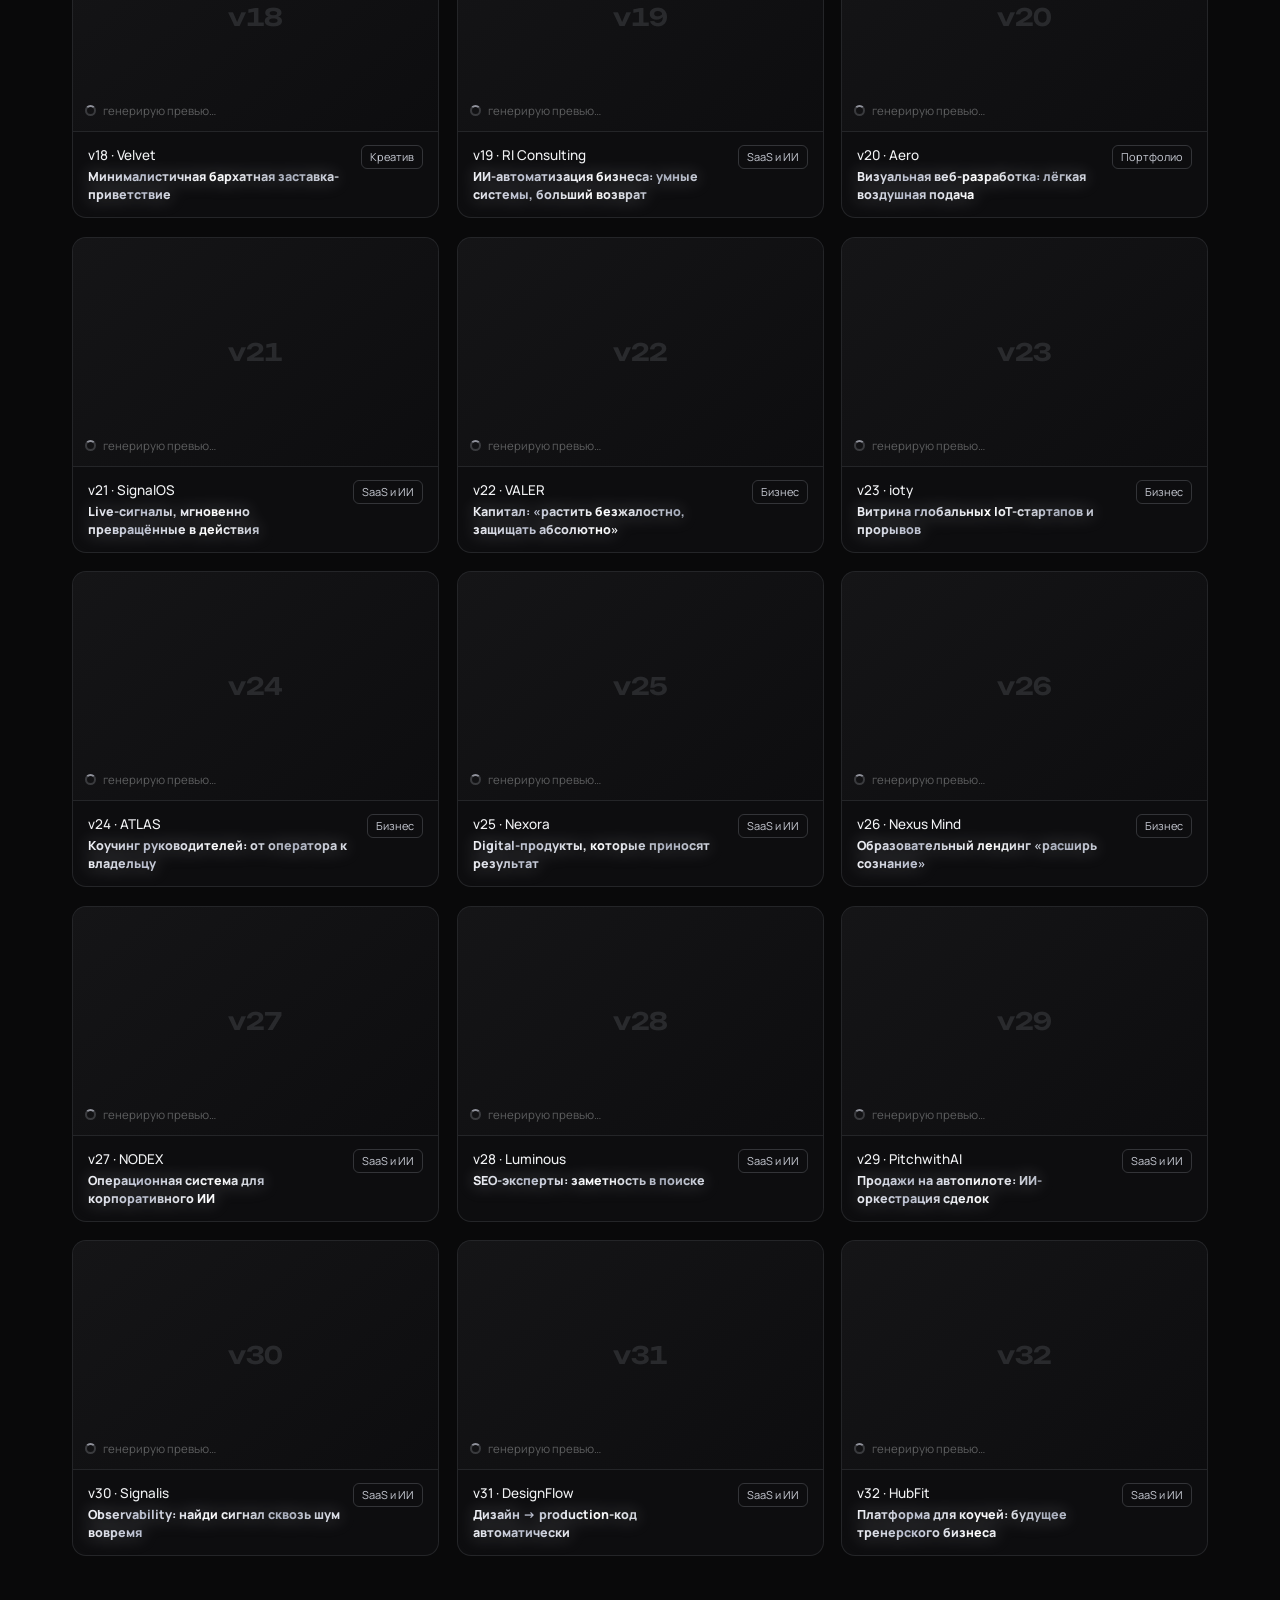
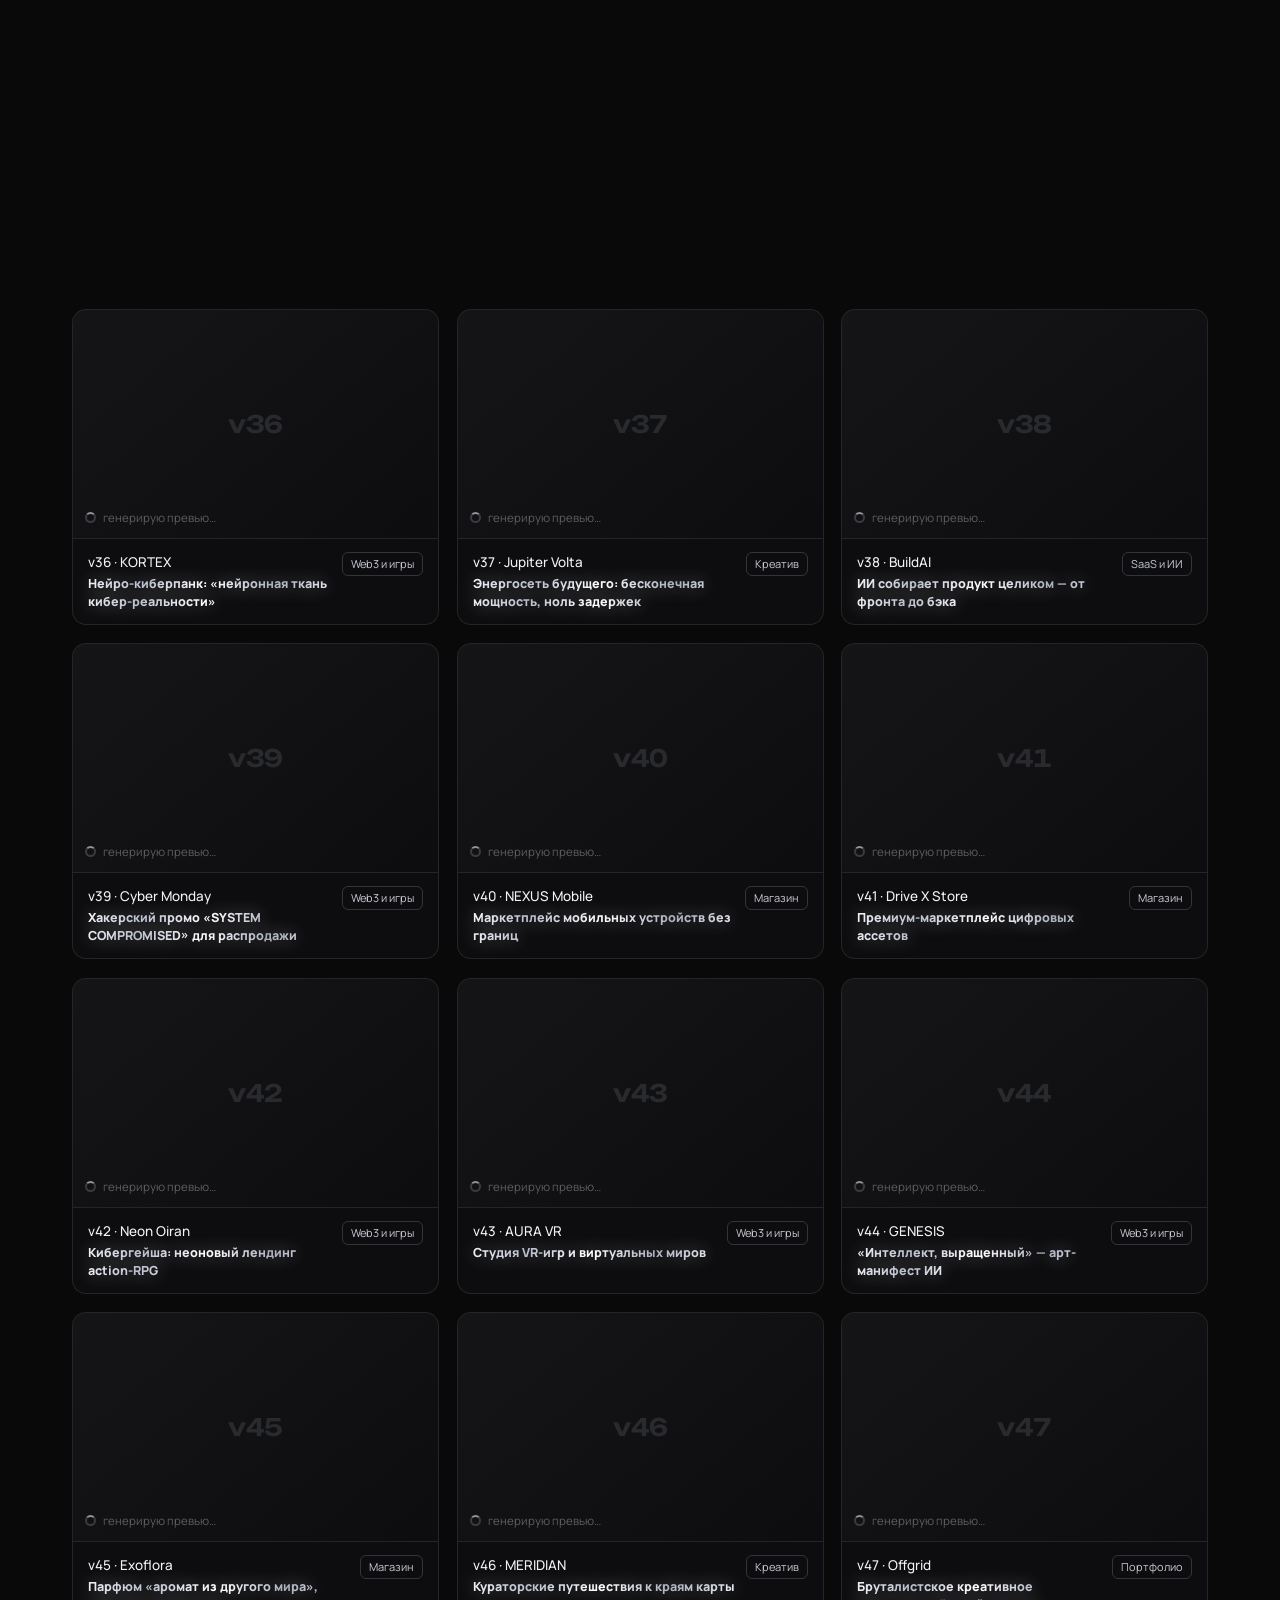
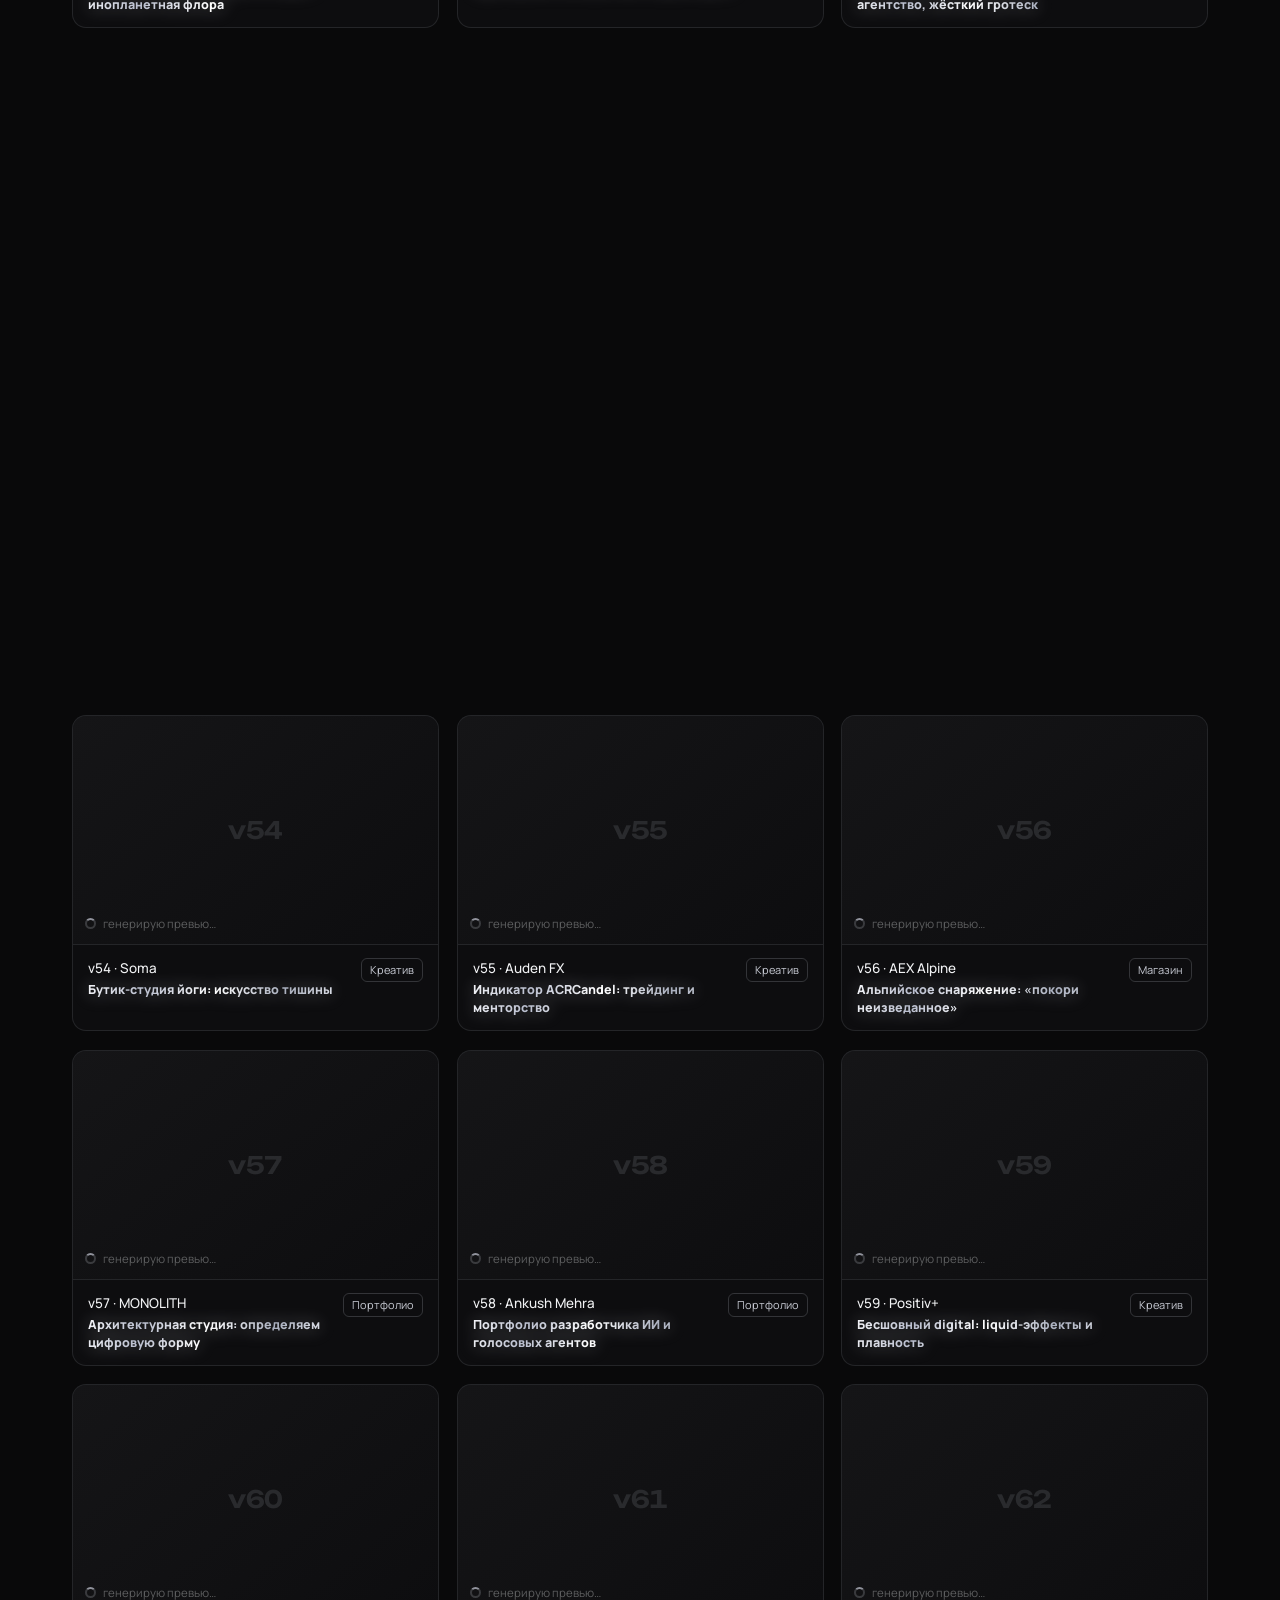
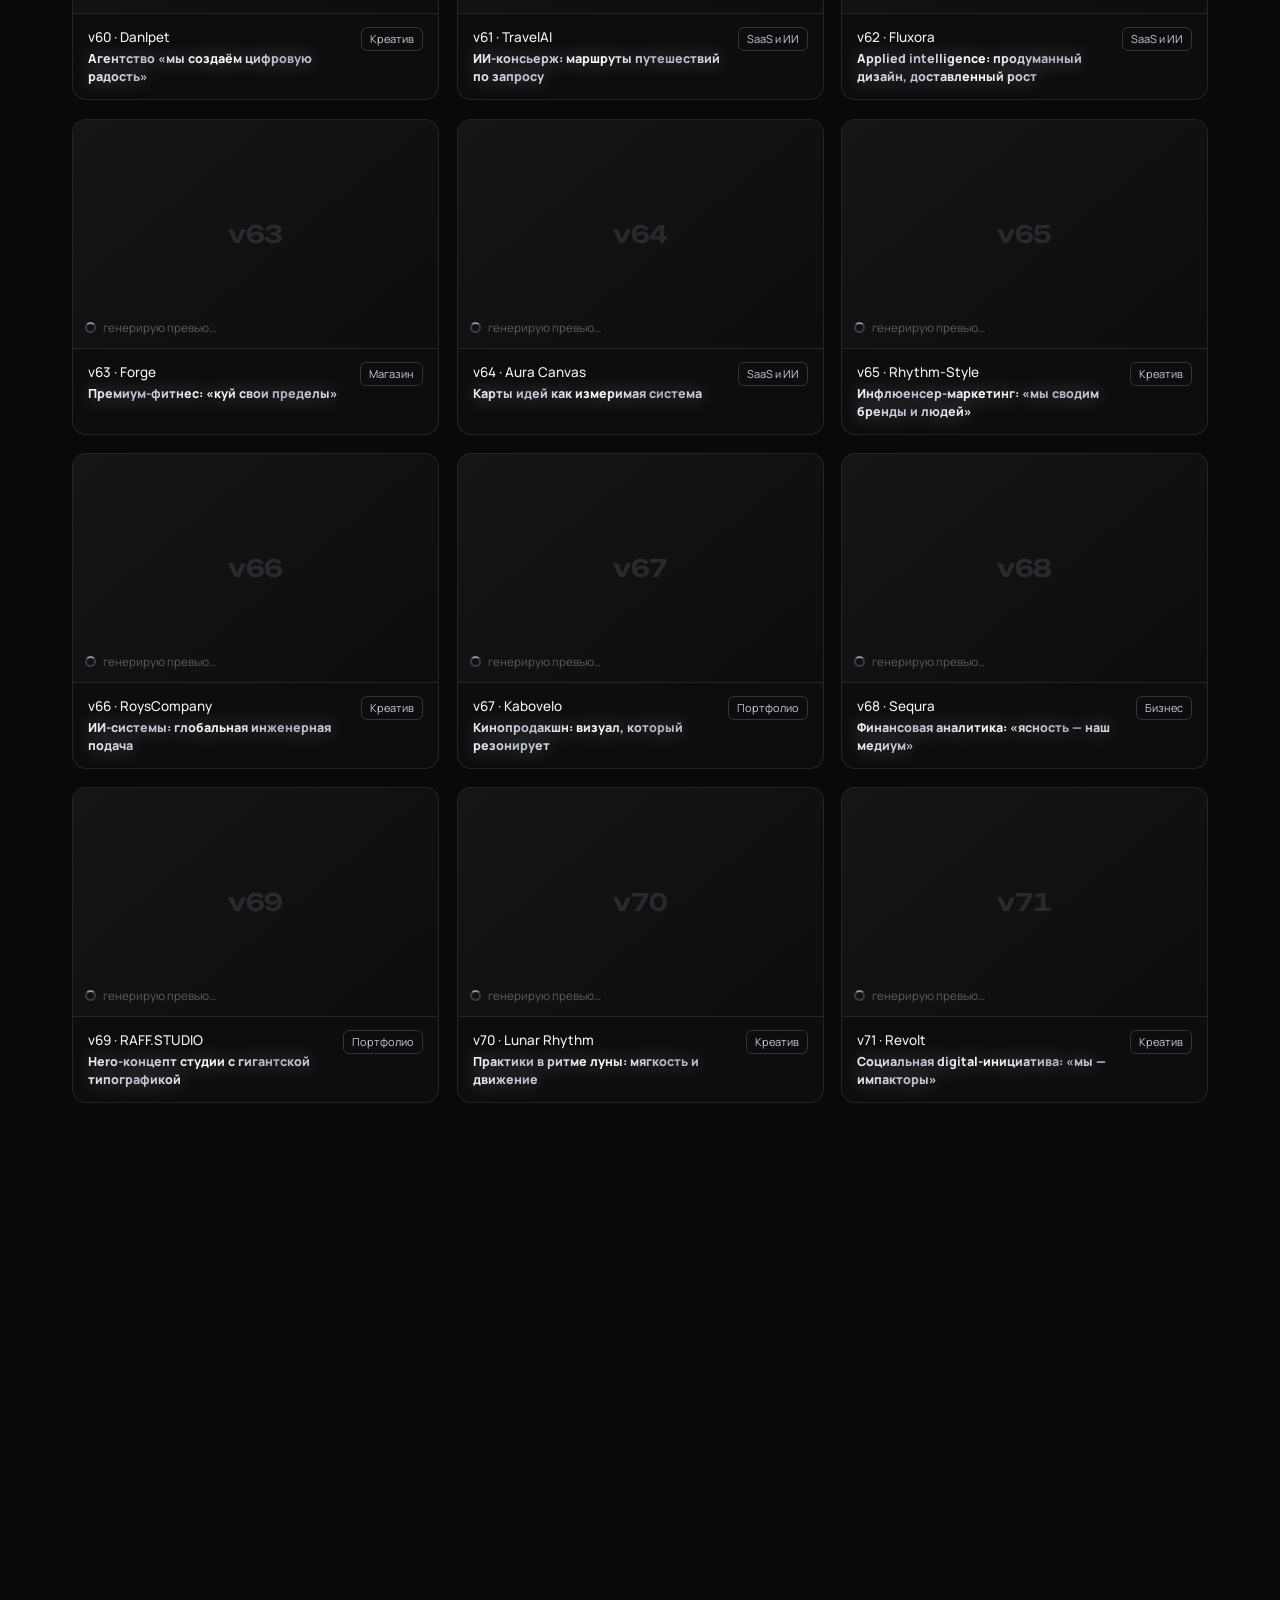
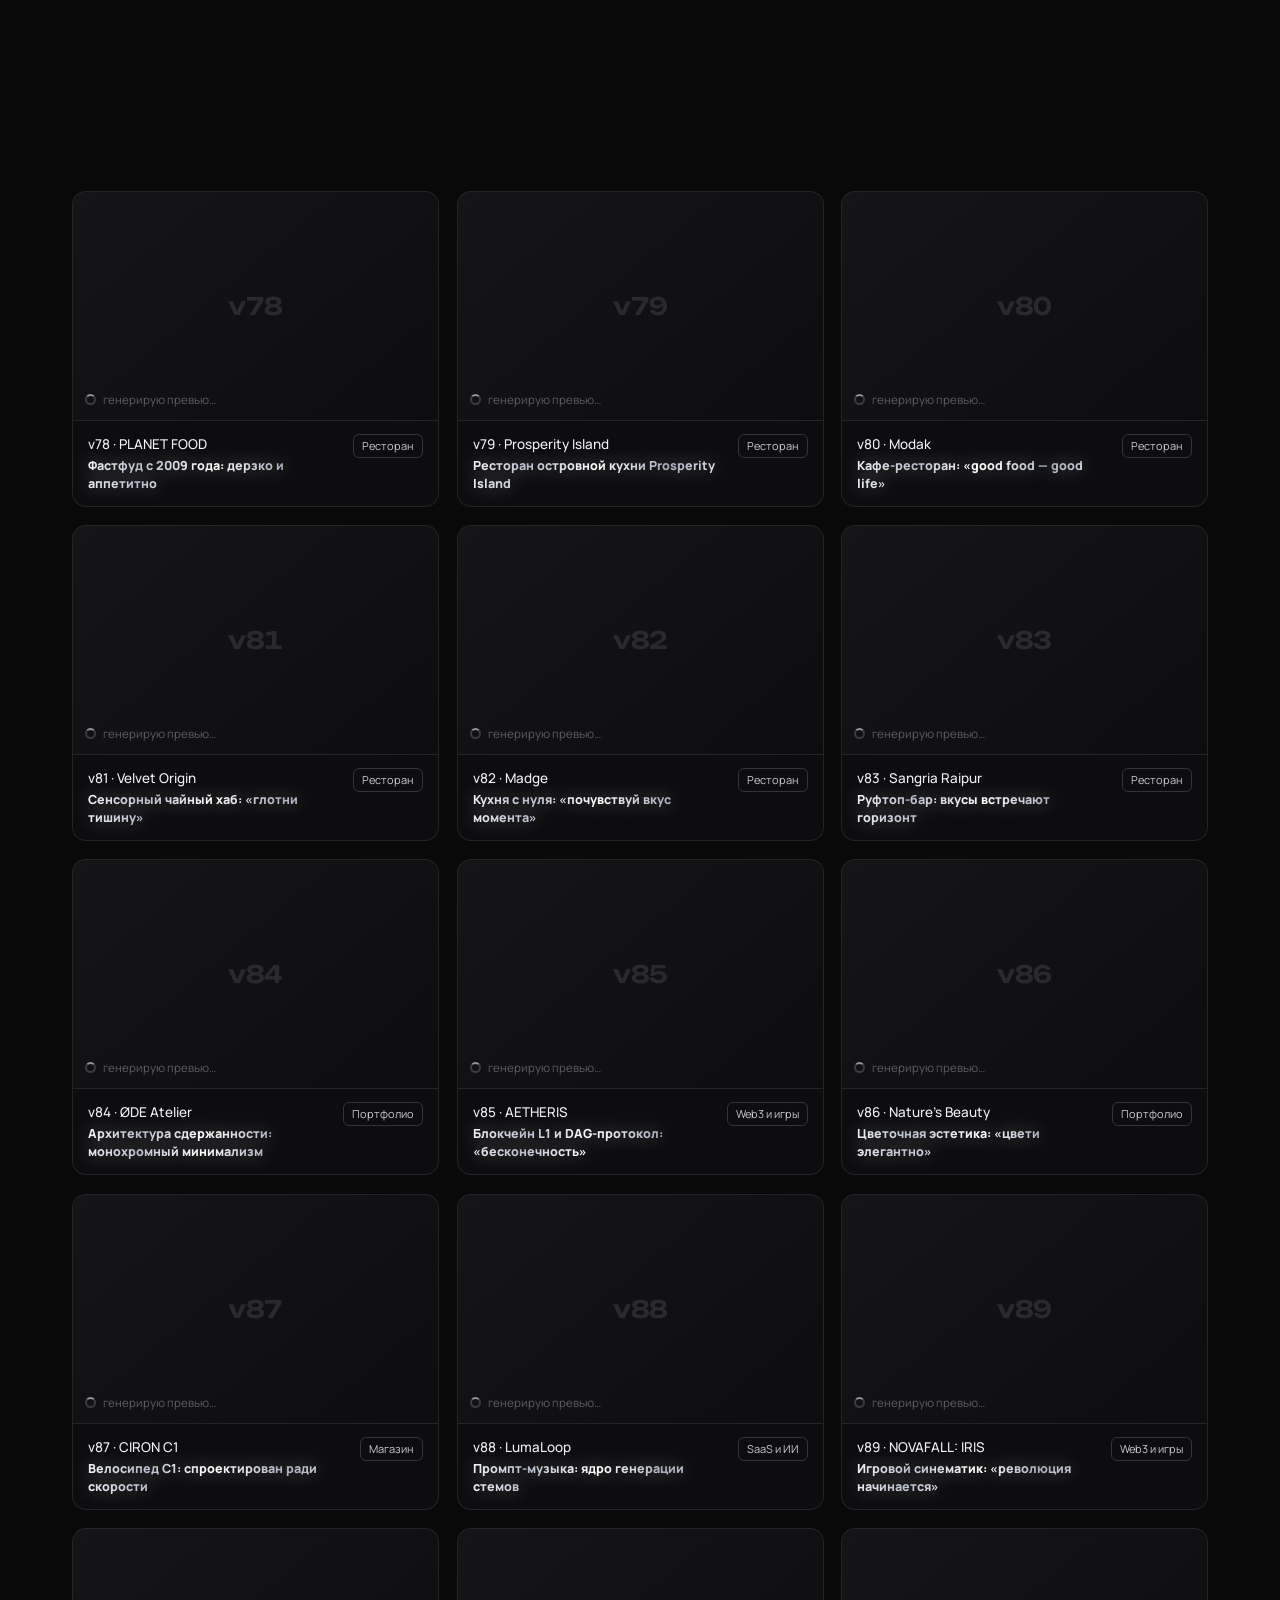
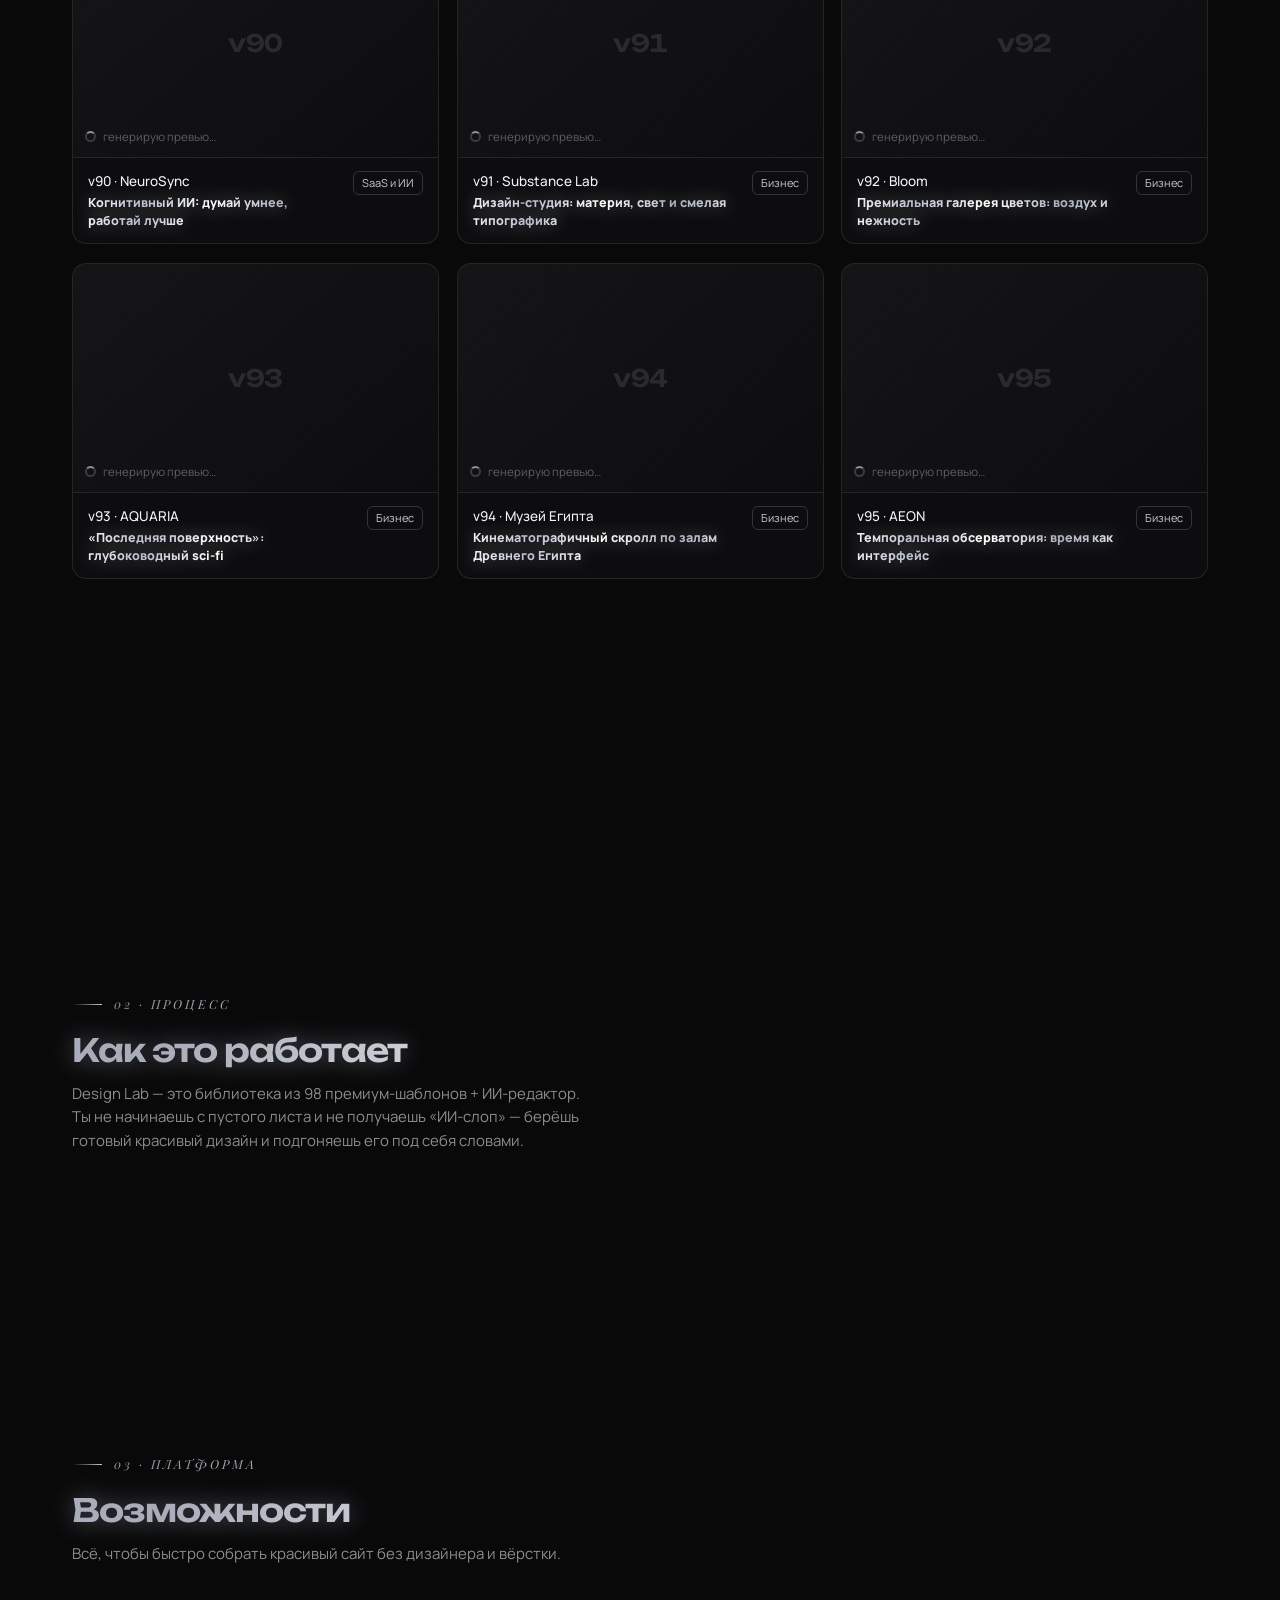
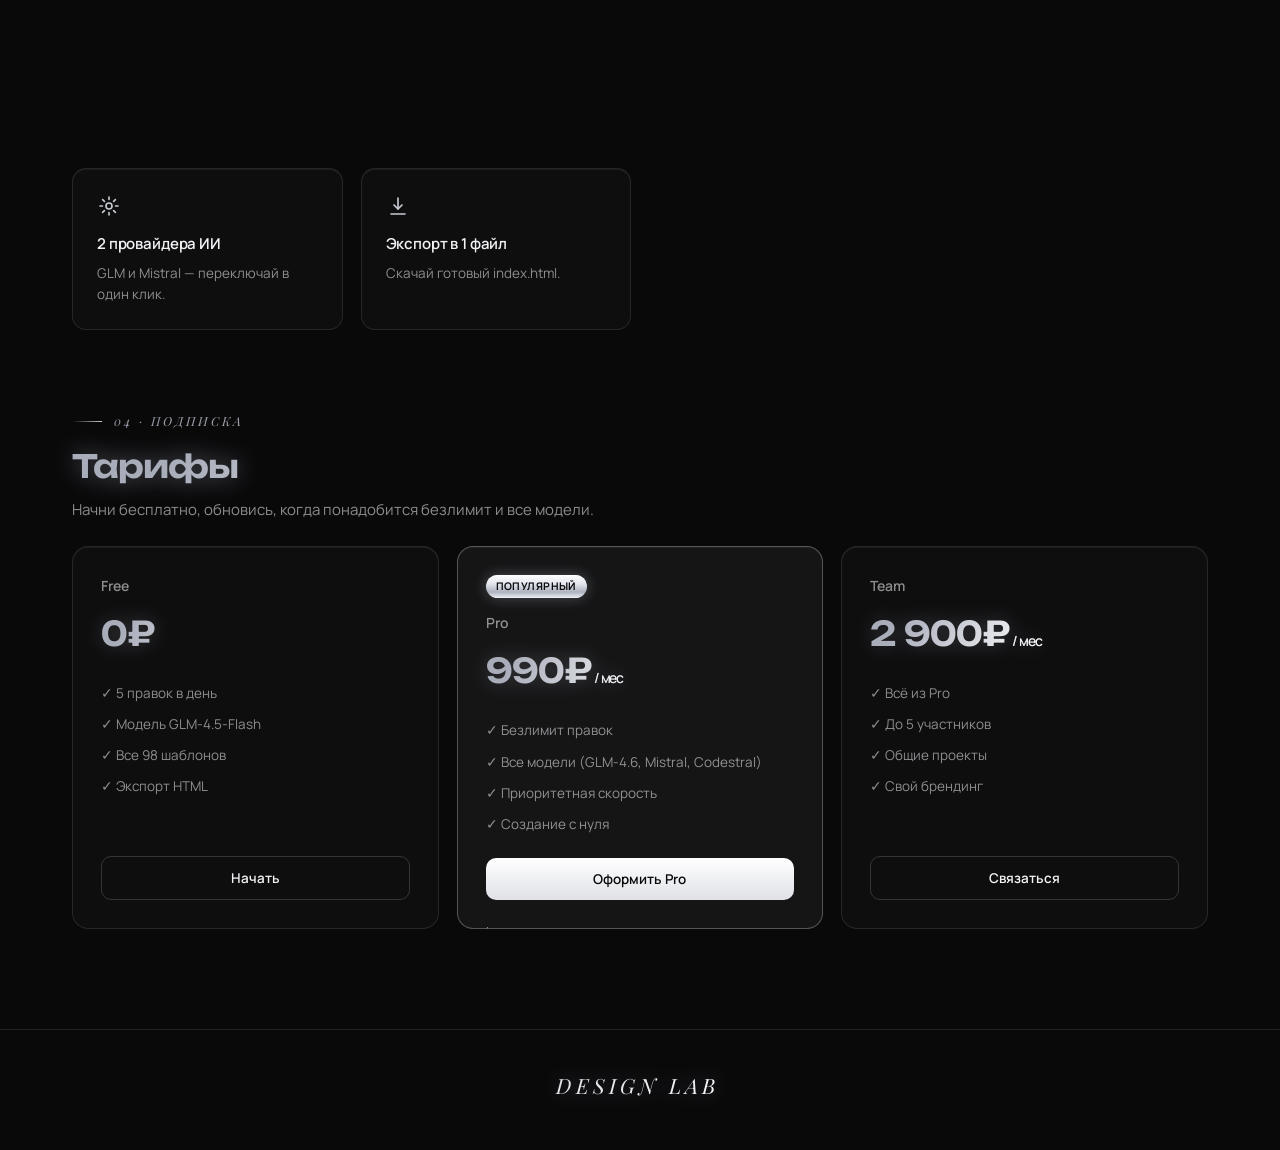
==== commit 365b9a18: "feat: restore Cerebras models alongside new OpenRouter models - Bring back cb-glm47, cb-gpt-oss, cb-" ====
--- a/frontend/index.html
+++ b/frontend/index.html
@@ -511,7 +511,7 @@
         <div class="attach-strip" id="attachStrip"></div>
         <textarea id="chatInput" rows="1" placeholder="Опиши, что изменить в шаблоне…"></textarea>
         <div class="row">
-          <div class="row-l"><button class="tool-btn" id="attachBtn" onclick="pickFiles()" title="Прикрепить файлы (HTML, фото)"><svg width="18" height="18" viewBox="0 0 24 24" fill="none" stroke="currentColor" stroke-width="2" stroke-linecap="round"><path d="M12 5v14M5 12h14"/></svg></button><button class="tool-btn" id="micBtn" onclick="toggleVoice()" title="Голосовой ввод"><svg width="17" height="17" viewBox="0 0 24 24" fill="none" stroke="currentColor" stroke-width="2" stroke-linecap="round" stroke-linejoin="round"><rect x="9" y="2" width="6" height="12" rx="3"/><path d="M5 10v1a7 7 0 0 0 14 0v-1M12 18v4M8 22h8"/></svg></button><button class="model-pill" id="modelPill" onclick="toggleModelMenu(event)"><span class="mav" id="mpAv"></span><span class="ml" id="mpLabel">Gemma 4 31B</span><svg class="ch" width="14" height="14" viewBox="0 0 24 24" fill="none" stroke="currentColor" stroke-width="2"><path d="M6 9l6 6 6-6"/></svg></button>
+          <div class="row-l"><button class="tool-btn" id="attachBtn" onclick="pickFiles()" title="Прикрепить файлы (HTML, фото)"><svg width="18" height="18" viewBox="0 0 24 24" fill="none" stroke="currentColor" stroke-width="2" stroke-linecap="round"><path d="M12 5v14M5 12h14"/></svg></button><button class="tool-btn" id="micBtn" onclick="toggleVoice()" title="Голосовой ввод"><svg width="17" height="17" viewBox="0 0 24 24" fill="none" stroke="currentColor" stroke-width="2" stroke-linecap="round" stroke-linejoin="round"><rect x="9" y="2" width="6" height="12" rx="3"/><path d="M5 10v1a7 7 0 0 0 14 0v-1M12 18v4M8 22h8"/></svg></button><button class="model-pill" id="modelPill" onclick="toggleModelMenu(event)"><span class="mav" id="mpAv"></span><span class="ml" id="mpLabel">GLM 4.7</span><svg class="ch" width="14" height="14" viewBox="0 0 24 24" fill="none" stroke="currentColor" stroke-width="2"><path d="M6 9l6 6 6-6"/></svg></button>
           </div><button class="send" id="sendBtn" onclick="sendMessage()" title="Отправить"><svg width="18" height="18" viewBox="0 0 24 24" fill="none" stroke="currentColor" stroke-width="2"><path d="M22 2L11 13M22 2l-7 20-4-9-9-4 20-7z"/></svg></button>
         </div>
       </div>
@@ -577,6 +577,9 @@
   cohere:{bg:'#1b1f27',svg:'<svg viewBox="0 0 24 24"><text x="12" y="15.8" text-anchor="middle" font-size="9" font-weight="800" fill="#d4a942" font-family="Arial,sans-serif">Co</text></svg>'}
 };
 const MODELS={
+  'cb-glm47':{name:'GLM 4.7',desc:'355B \u00b7 \u043b\u0443\u0447\u0448\u0438\u0439 \u0434\u043b\u044f \u043a\u043e\u0434\u0430',provider:'cerebras',model:'zai-glm-4.7',brand:'glm',group:'\u0421\u0432\u0435\u0440\u0445\u0431\u044b\u0441\u0442\u0440\u044b\u0435 \u00b7 Cerebras'},
+  'cb-gpt-oss':{name:'GPT-OSS 120B',desc:'OpenAI \u00b7 \u0440\u0430\u0441\u0441\u0443\u0436\u0434\u0430\u044e\u0449\u0430\u044f',provider:'cerebras',model:'gpt-oss-120b',brand:'openai',group:'\u0421\u0432\u0435\u0440\u0445\u0431\u044b\u0441\u0442\u0440\u044b\u0435 \u00b7 Cerebras'},
+  'cb-gemma4':{name:'Gemma 4 31B',desc:'Google \u00b7 \u0441\u0430\u043c\u0430\u044f \u0431\u044b\u0441\u0442\u0440\u0430\u044f',provider:'cerebras',model:'gemma-4-31b',brand:'google',group:'\u0421\u0432\u0435\u0440\u0445\u0431\u044b\u0441\u0442\u0440\u044b\u0435 \u00b7 Cerebras'},
   'or-gemma4':{name:'Gemma 4 31B',desc:'Google \u00b7 \u043a\u043e\u0434 \u0438 \u0434\u0438\u0437\u0430\u0439\u043d',provider:'openrouter',model:'google/gemma-4-31b-it:free',brand:'google',group:'OpenRouter \u00b7 \u0431\u0435\u0441\u043f\u043b\u0430\u0442\u043d\u044b\u0435'},
   'or-nemotron':{name:'Nemotron 550B',desc:'NVIDIA \u00b7 \u043e\u0447\u0435\u043d\u044c \u0431\u043e\u043b\u044c\u0448\u043e\u0439 \u043a\u043e\u043d\u0442\u0435\u043a\u0441\u0442',provider:'openrouter',model:'nvidia/nemotron-3-ultra-550b-a55b:free',brand:'nvidia',group:'OpenRouter \u00b7 \u0431\u0435\u0441\u043f\u043b\u0430\u0442\u043d\u044b\u0435'},
   'or-gpt-oss':{name:'GPT-OSS 20B',desc:'OpenAI \u00b7 \u043a\u043e\u0434 \u0438 \u0432\u0451\u0440\u0441\u0442\u043a\u0430',provider:'openrouter',model:'openai/gpt-oss-20b:free',brand:'openai',group:'OpenRouter \u00b7 \u0431\u0435\u0441\u043f\u043b\u0430\u0442\u043d\u044b\u0435'},
@@ -587,9 +590,9 @@
   'glm-4.6':{name:'GLM-4.6',desc:'BigModel \u00b7 \u043a\u043e\u043d\u0442\u0435\u043a\u0441\u0442 200K',provider:'glm',model:'glm-4.6',brand:'glm',group:'\u041f\u0440\u044f\u043c\u044b\u0435 API'},
   'mistral-large':{name:'Mistral Large',desc:'\u0443\u043d\u0438\u0432\u0435\u0440\u0441\u0430\u043b\u044c\u043d\u0430\u044f',provider:'mistral',model:'mistral-large-latest',brand:'mistral',group:'\u041f\u0440\u044f\u043c\u044b\u0435 API'}
 };
-const FALLBACK_ORDER=['or-nemotron','or-gemma4','or-gpt-oss','or-north-code','or-free','gemini-flash','gemini-pro','glm-4.6','mistral-large'];
-let currentModel=localStorage.getItem('dl_model')||'or-gemma4';
-if(!MODELS[currentModel])currentModel='or-gemma4';
+const FALLBACK_ORDER=['cb-glm47','cb-gpt-oss','or-nemotron','or-gemma4','or-gpt-oss','or-north-code','glm-4.6','or-free','gemini-flash','gemini-pro','cb-gemma4','mistral-large'];
+let currentModel=localStorage.getItem('dl_model')||'cb-glm47';
+if(!MODELS[currentModel])currentModel='cb-glm47';
 const NAMES={1:"INK",2:"Axisform",3:"NEXUS Arcade",4:"Vektor",5:"Nexus Defense",6:"Novi",7:"BIRKA",8:"Nexura",9:"Vectra",10:"Novi Alt",11:"Suzuki Moto",12:"VELOS",13:"Auralis",14:"Asterix",15:"simple.ai",16:"Cadence",17:"MenoMorph",18:"Velvet",19:"RI Consulting",20:"Aero",21:"SignalOS",22:"VALER",23:"ioty",24:"ATLAS",25:"Nexora",26:"Nexus Mind",27:"NODEX",28:"Luminous",29:"PitchwithAI",30:"Signalis",31:"DesignFlow",32:"HubFit",33:"Fire Hero",34:"Sonic",35:"Runlyx",36:"KORTEX",37:"Jupiter Volta",38:"BuildAI",39:"Cyber Monday",40:"NEXUS Mobile",41:"Drive X Store",42:"Neon Oiran",43:"AURA VR",44:"GENESIS",45:"Exoflora",46:"MERIDIAN",47:"Offgrid",48:"Apex",49:"Aura Intro",50:"FoilWrap Praha",51:"Auralis Global",52:"KÁVA & Co.",53:"SERENE",54:"Soma",55:"Auden FX",56:"AEX Alpine",57:"MONOLITH",58:"Ankush Mehra",59:"Positiv+",60:"Danlpet",61:"TravelAI",62:"Fluxora",63:"Forge",64:"Aura Canvas",65:"Rhythm-Style",66:"RoysCompany",67:"Kabovelo",68:"Sequra",69:"RAFF.STUDIO",70:"Lunar Rhythm",71:"Revolt",72:"Lumière Films",73:"CharisLooks",74:"MarineElite",75:"The Estate",76:"Dinevo",77:"Estetico Café",78:"PLANET FOOD",79:"Prosperity Island",80:"Modak",81:"Velvet Origin",82:"Madge",83:"Sangria Raipur",84:"ØDE Atelier",85:"AETHERIS",86:"Nature's Beauty",87:"CIRON C1",88:"LumaLoop",89:"NOVAFALL: IRIS",90:"NeuroSync",91:"Substance Lab",92:"Bloom",93:"AQUARIA",94:"Музей Египта",95:"AEON",96:"Koisei",97:"CoinCompass",98:"Ла Мартина"};
 const DESC={1:"WebGL-флюид: живые чернила тянутся за курсором",2:"Независимая дизайн-студия: строгая сетка, крупная типографика",3:"«Аркада идей»: дерзкие заголовки и неоновая динамика",4:"ИИ-инфраструктура: «системы, что думают быстрее тебя»",5:"Sci-fi «оборонная сеть» с HUD-эстетикой и глитчем",6:"Автоматизация соцсетей: разговоры превращаются в рост",7:"Премиум-агентство outdoor-продаж, уверенный тон",8:"Рекламные креативы с фокусом на конверсию и рост",9:"Digital-агентство: «мы проектируем ускорение»",10:"Альтернативная версия платформы Novi",11:"Драйвовый промо мотоцикла: характер, скорость, эмоция",12:"«Межзвёздная логистика»: тёмный космический sci-fi",13:"Креативные экосистемы глобального масштаба",14:"Студия веб-опыта: «строим веб завтрашнего дня»",15:"Агентный ИИ-маркетинг и автономный рост",16:"Revenue-платформа: аналитика выручки в одном экране",17:"Health-tech: трекинг данных организма и изменений",18:"Минималистичная бархатная заставка-приветствие",19:"ИИ-автоматизация бизнеса: умные системы, больший возврат",20:"Визуальная веб-разработка: лёгкая воздушная подача",21:"Live-сигналы, мгновенно превращённые в действия",22:"Капитал: «растить безжалостно, защищать абсолютно»",23:"Витрина глобальных IoT-стартапов и прорывов",24:"Коучинг руководителей: от оператора к владельцу",25:"Digital-продукты, которые приносят результат",26:"Образовательный лендинг «расширь сознание»",27:"Операционная система для корпоративного ИИ",28:"SEO-эксперты: заметность в поиске",29:"Продажи на автопилоте: ИИ-оркестрация сделок",30:"Observability: найди сигнал сквозь шум вовремя",31:"Дизайн → production-код автоматически",32:"Платформа для коучей: будущее тренерского бизнеса",33:"Огненный hero-экран: «зажги творческий потенциал»",34:"ИИ-генерация музыкальных стемов по промпту",35:"Dev-инструмент: решай быстрее, релизь умнее",36:"Нейро-киберпанк: «нейронная ткань кибер-реальности»",37:"Энергосеть будущего: бесконечная мощность, ноль задержек",38:"ИИ собирает продукт целиком — от фронта до бэка",39:"Хакерский промо «SYSTEM COMPROMISED» для распродажи",40:"Маркетплейс мобильных устройств без границ",41:"Премиум-маркетплейс цифровых ассетов",42:"Кибергейша: неоновый лендинг action-RPG",43:"Студия VR-игр и виртуальных миров",44:"«Интеллект, выращенный» — арт-манифест ИИ",45:"Парфюм «аромат из другого мира», инопланетная флора",46:"Кураторские путешествия к краям карты",47:"Бруталистское креативное агентство, жёсткий гротеск",48:"Growth-студия: «раскрой потенциал» с плюс-эстетикой",49:"Концепт-заставка «контекст прежде холста»",50:"Оклейка авто плёнкой: чешский премиум-детейлинг",51:"Глобальный нексус — расширенная версия Auralis",52:"Кофейня: «новая эра кофе», уют и крафт",53:"Частный остров: «нигде, доведённое до совершенства»",54:"Бутик-студия йоги: искусство тишины",55:"Индикатор ACRCandel: трейдинг и менторство",56:"Альпийское снаряжение: «покори неизведанное»",57:"Архитектурная студия: определяем цифровую форму",58:"Портфолио разработчика ИИ и голосовых агентов",59:"Бесшовный digital: liquid-эффекты и плавность",60:"Агентство «мы создаём цифровую радость»",61:"ИИ-консьерж: маршруты путешествий по запросу",62:"Applied intelligence: продуманный дизайн, доставленный рост",63:"Премиум-фитнес: «куй свои пределы»",64:"Карты идей как измеримая система",65:"Инфлюенсер-маркетинг: «мы сводим бренды и людей»",66:"ИИ-системы: глобальная инженерная подача",67:"Кинопродакшн: визуал, который резонирует",68:"Финансовая аналитика: «ясность — наш медиум»",69:"Hero-концепт студии с гигантской типографикой",70:"Практики в ритме луны: мягкость и движение",71:"Социальная digital-инициатива: «мы — импакторы»",72:"Люксовые свадебные фильмы и фотография",73:"Бьюти-студия: «мастерство и сердце»",74:"Яхт-центр: роскошь, приключения, незабываемые моменты",75:"Винодельня: «где вино встречает сезоны»",76:"Ресторан: элегантность встречает вкус",77:"Кафе: свежая еда, тёпл��е моменты",78:"Фастфуд с 2009 года: дерзко и аппетитно",79:"Ресторан островной кухни Prosperity Island",80:"Кафе-ресторан: «good food — good life»",81:"Сенсорный чайный хаб: «глотни тишину»",82:"Кухня с нуля: «почувствуй вкус момента»",83:"Руфтоп-бар: вкусы встречают горизонт",84:"Архитектура сдержанности: монохромный минимализм",85:"Блокчейн L1 и DAG-протокол: «бесконечность»",86:"Цветочная эстетика: «цвети элегантно»",87:"Велосипед C1: спроектирован ради скорости",88:"Промпт-музыка: ядро генерации стемов",89:"Игровой синематик: «революция начинается»",90:"Когнитивный ИИ: думай умнее, работай лучше",91:"Дизайн-студия: материя, свет и смелая типографика",92:"Премиальная галерея цветов: воздух и нежность",93:"«Последняя поверхность»: глубоководный sci-fi",94:"Кинематографичный скролл по залам Древнего Египта",95:"Темпоральная обсерватория: время как интерфейс",96:"Koisei: река, которая хранит память цв��тения",97:"Криптогид: курсы, портфели и сигналы рынка",98:"Кабанья в Сабанагранде: роскошь среди природы"};
 function tplDesc(n){return DESC[n]||'Премиум-шаблон лендинга';}
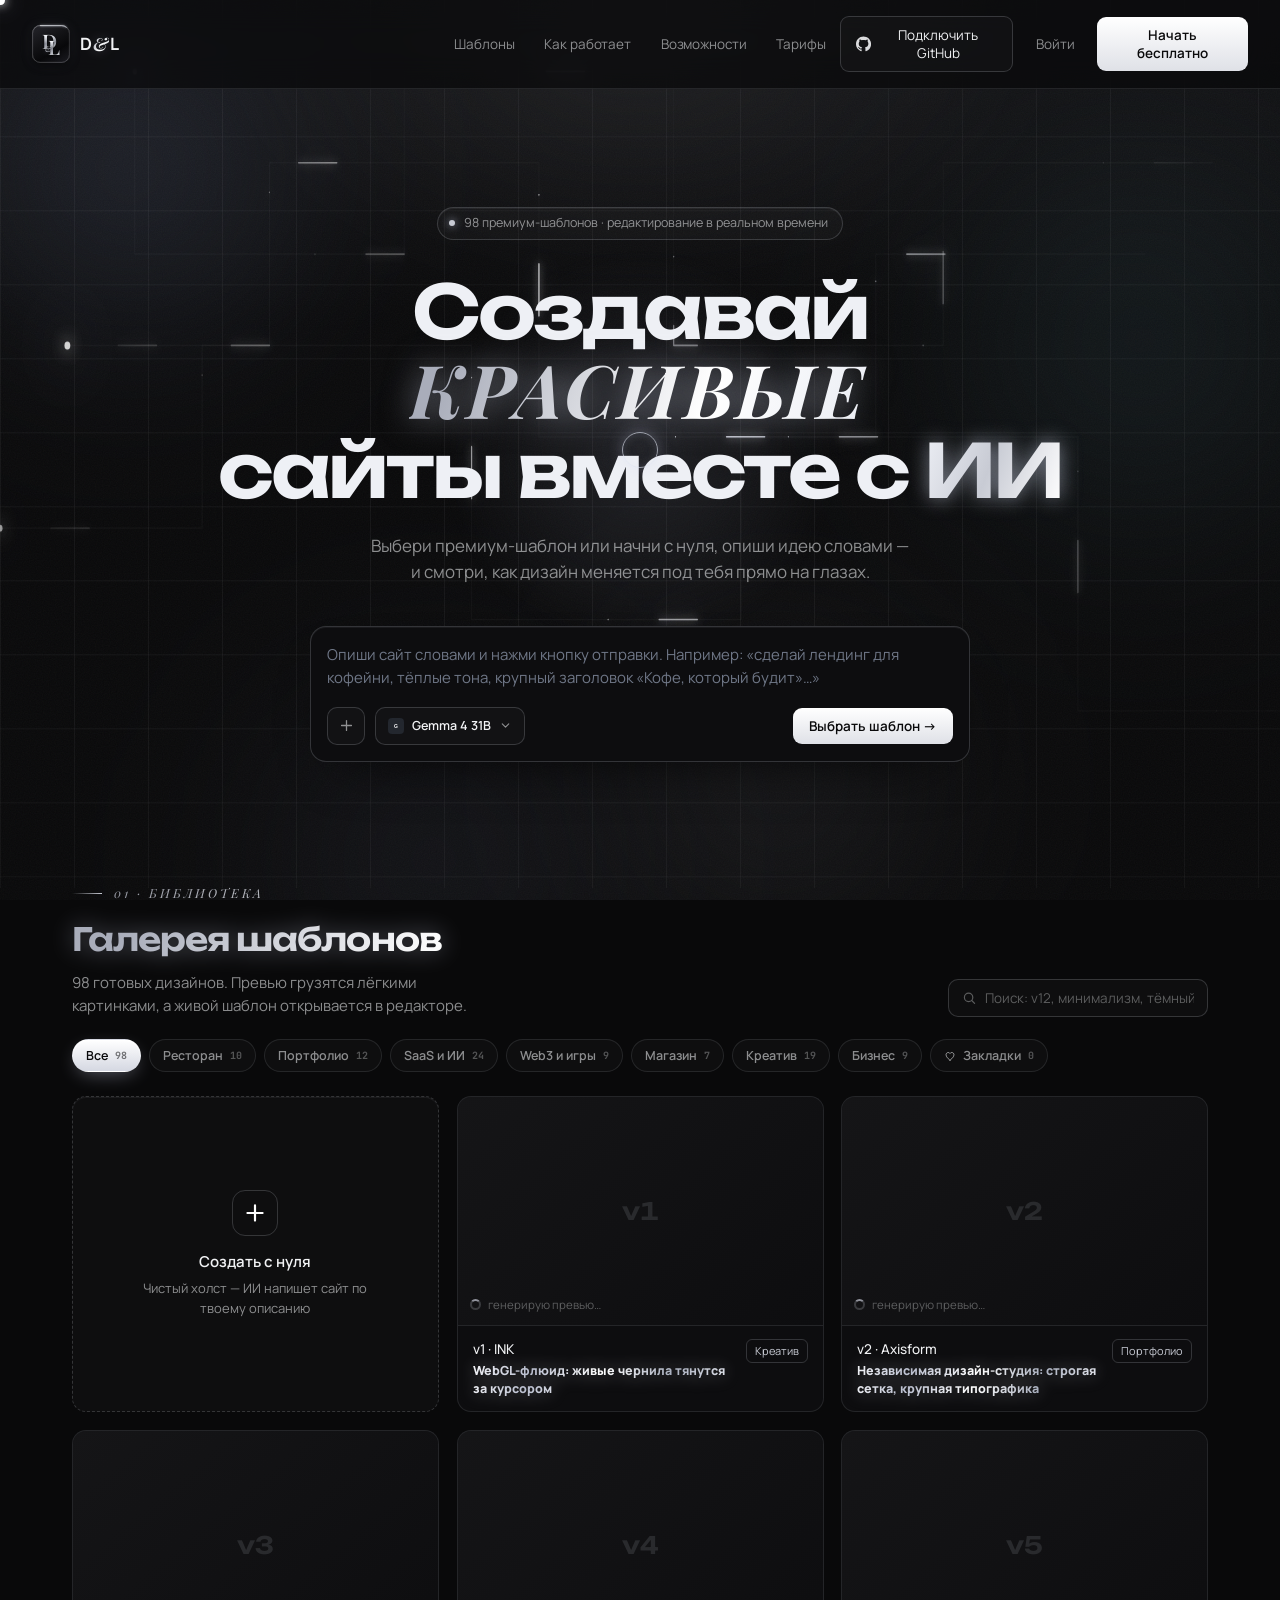
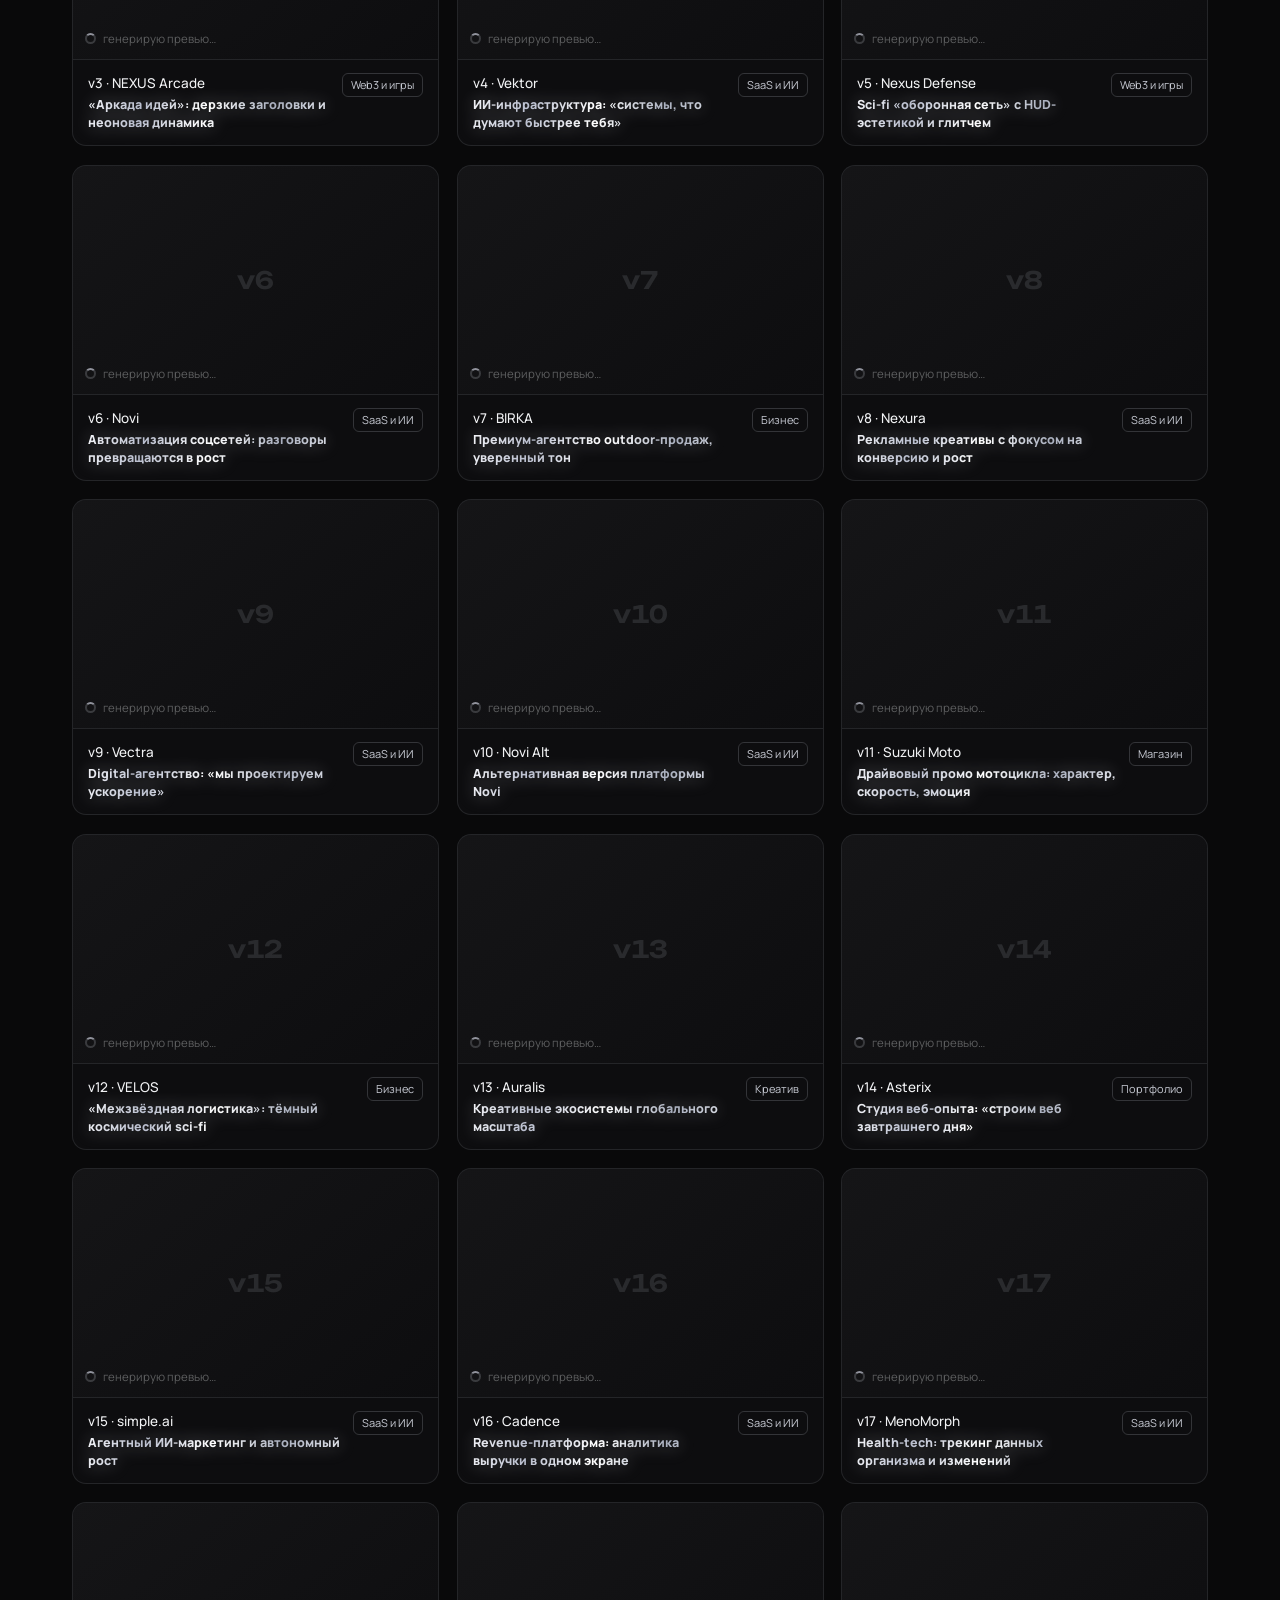
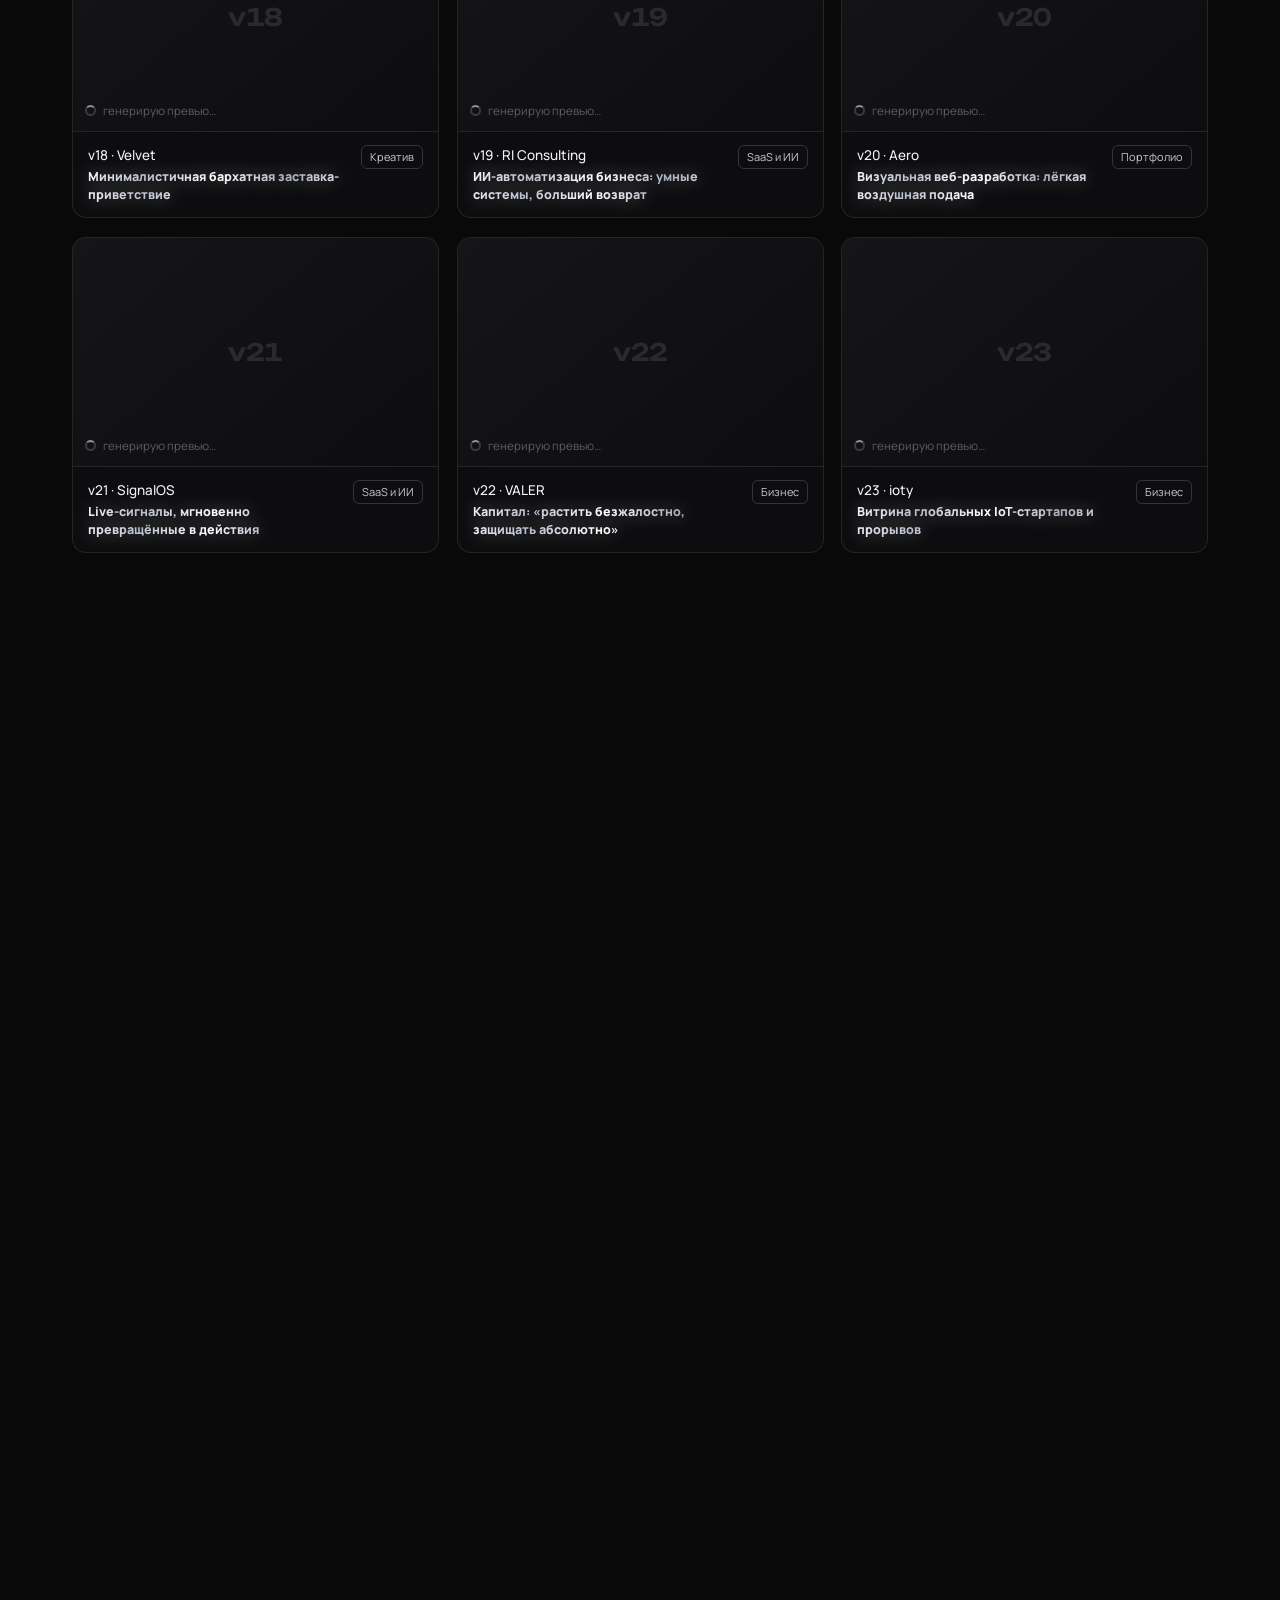
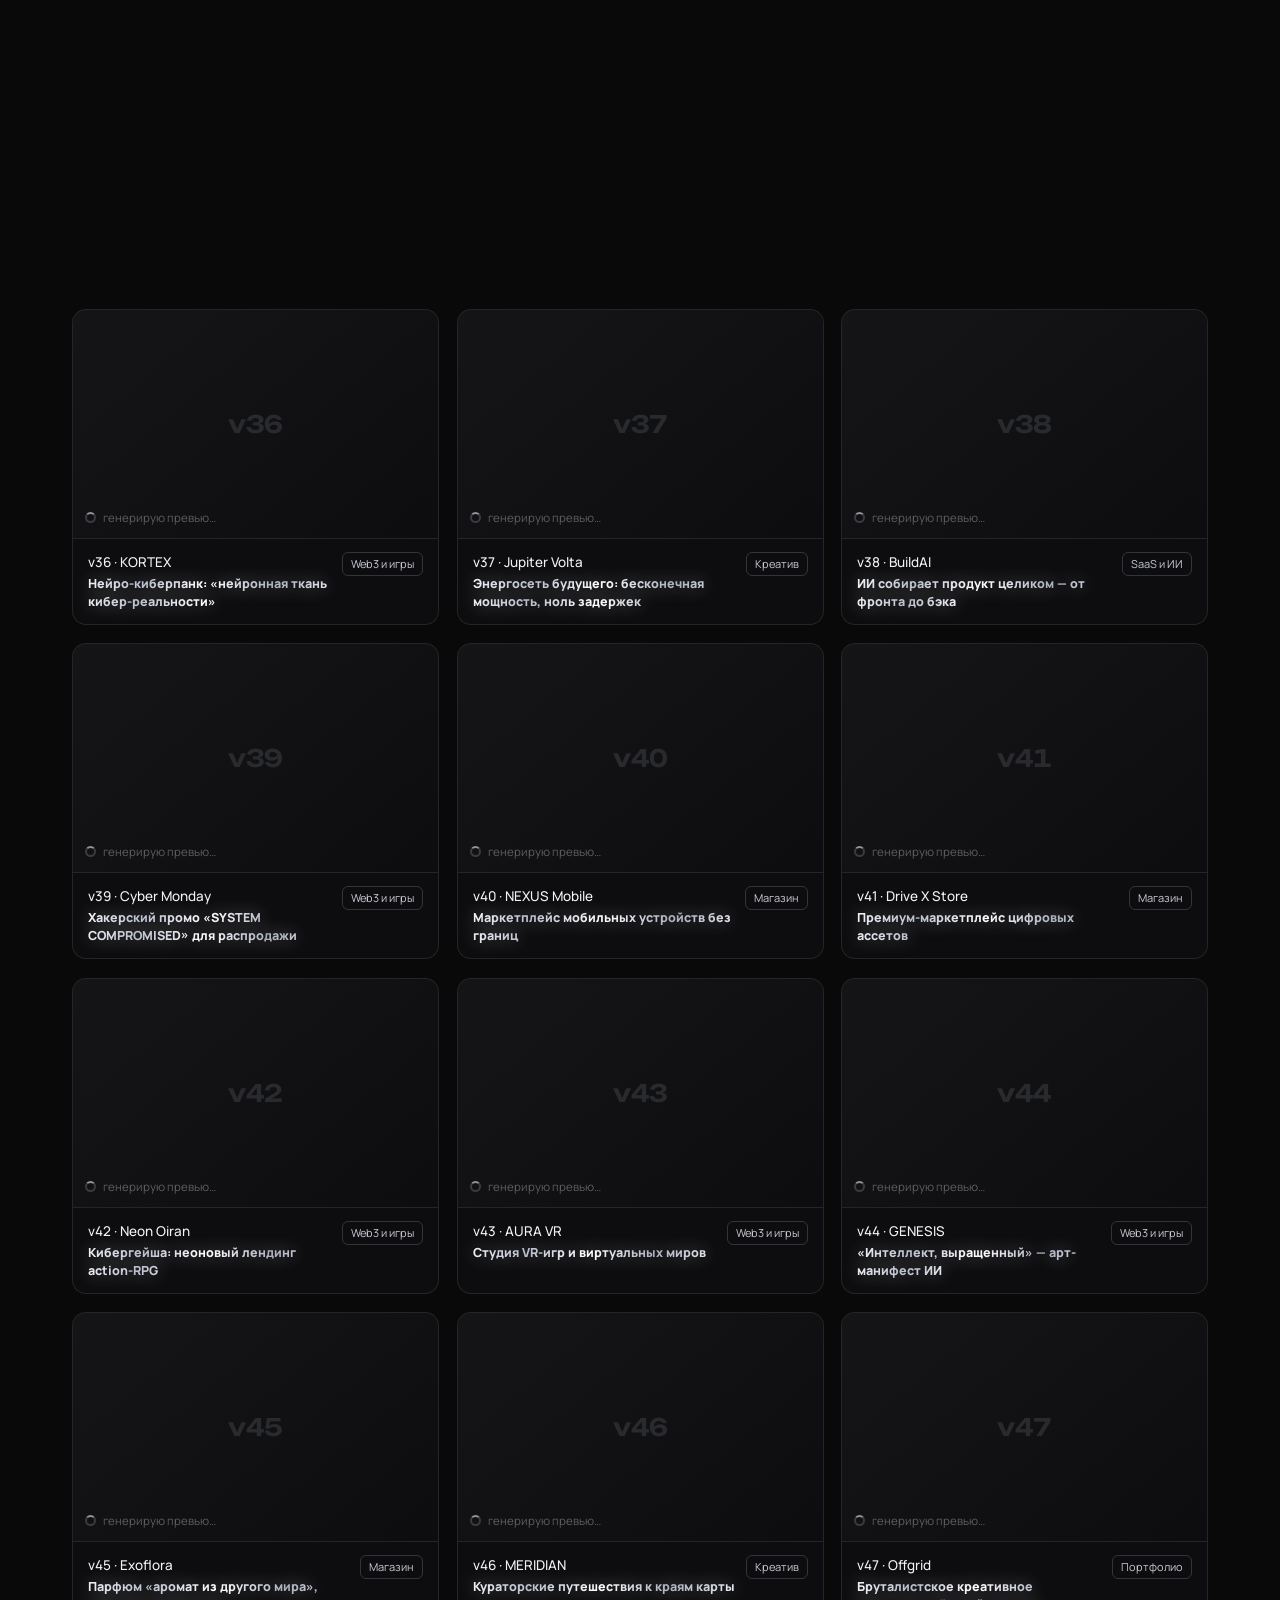
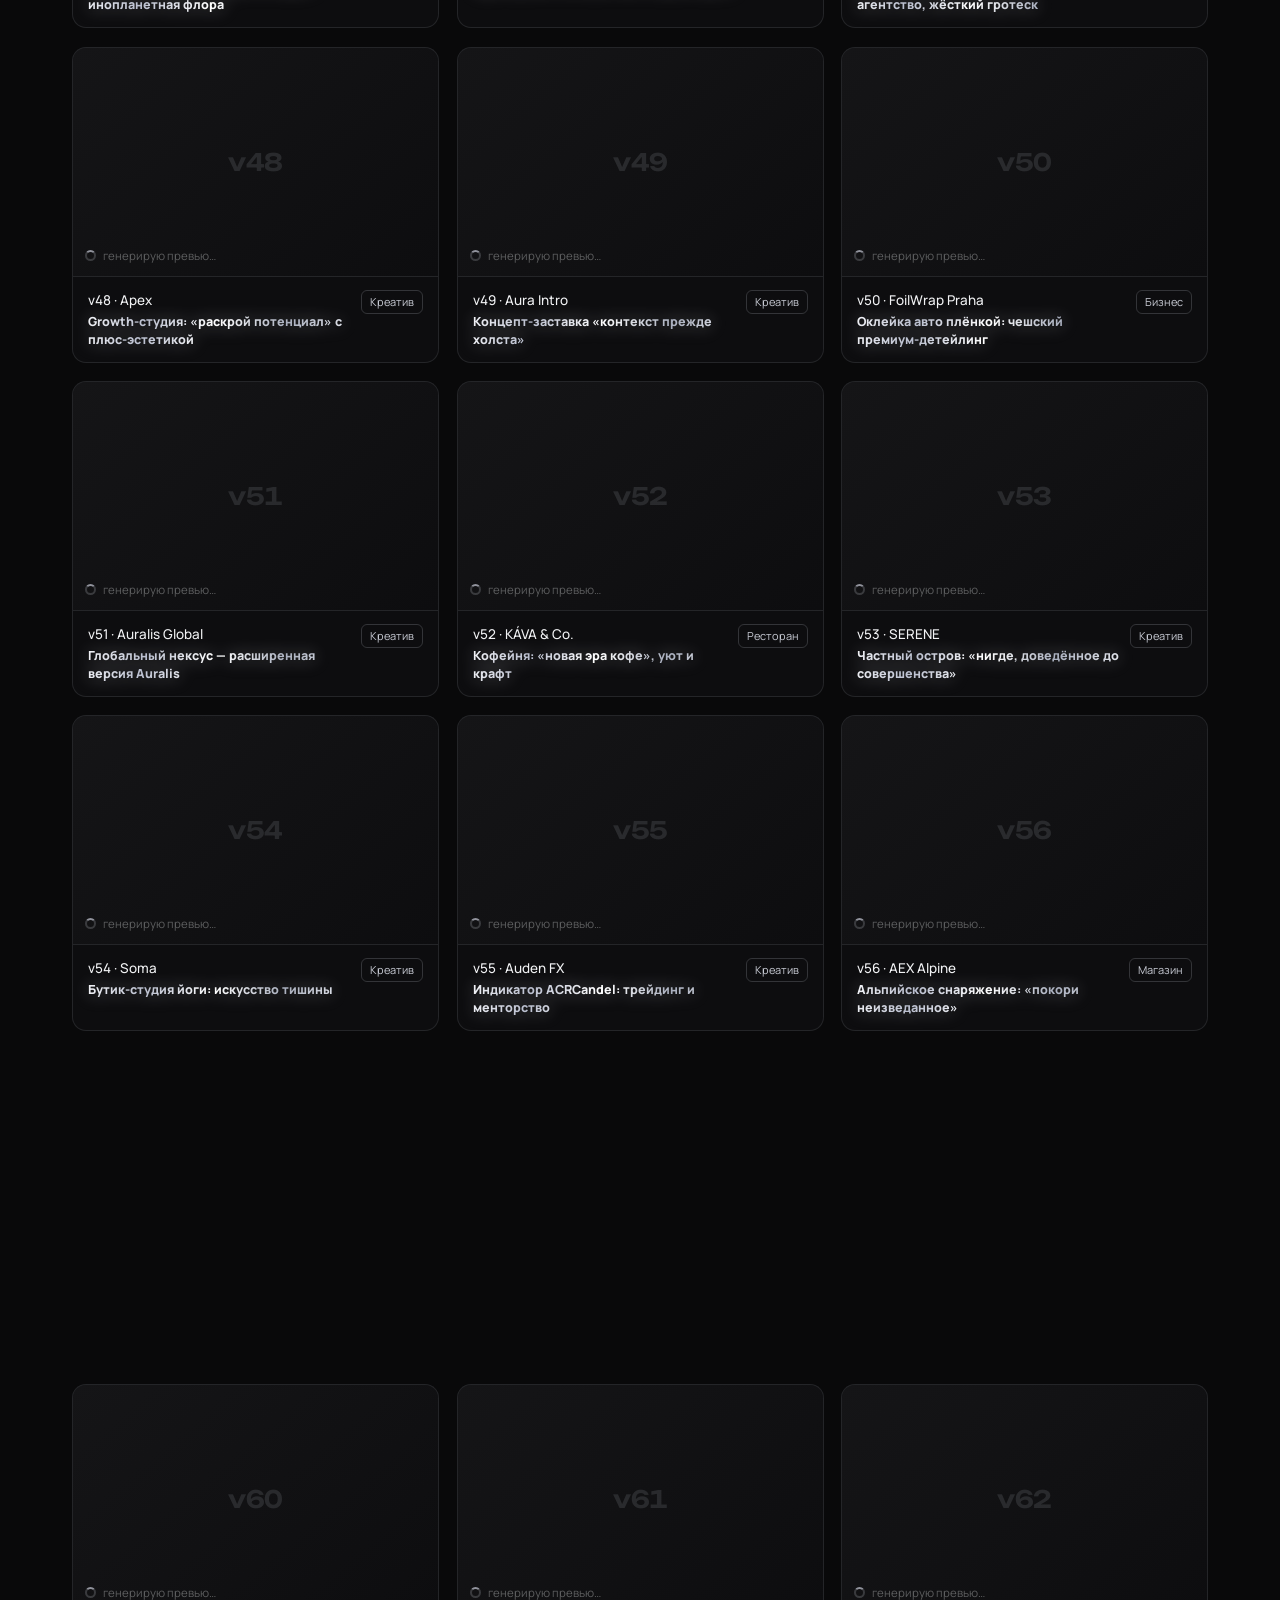
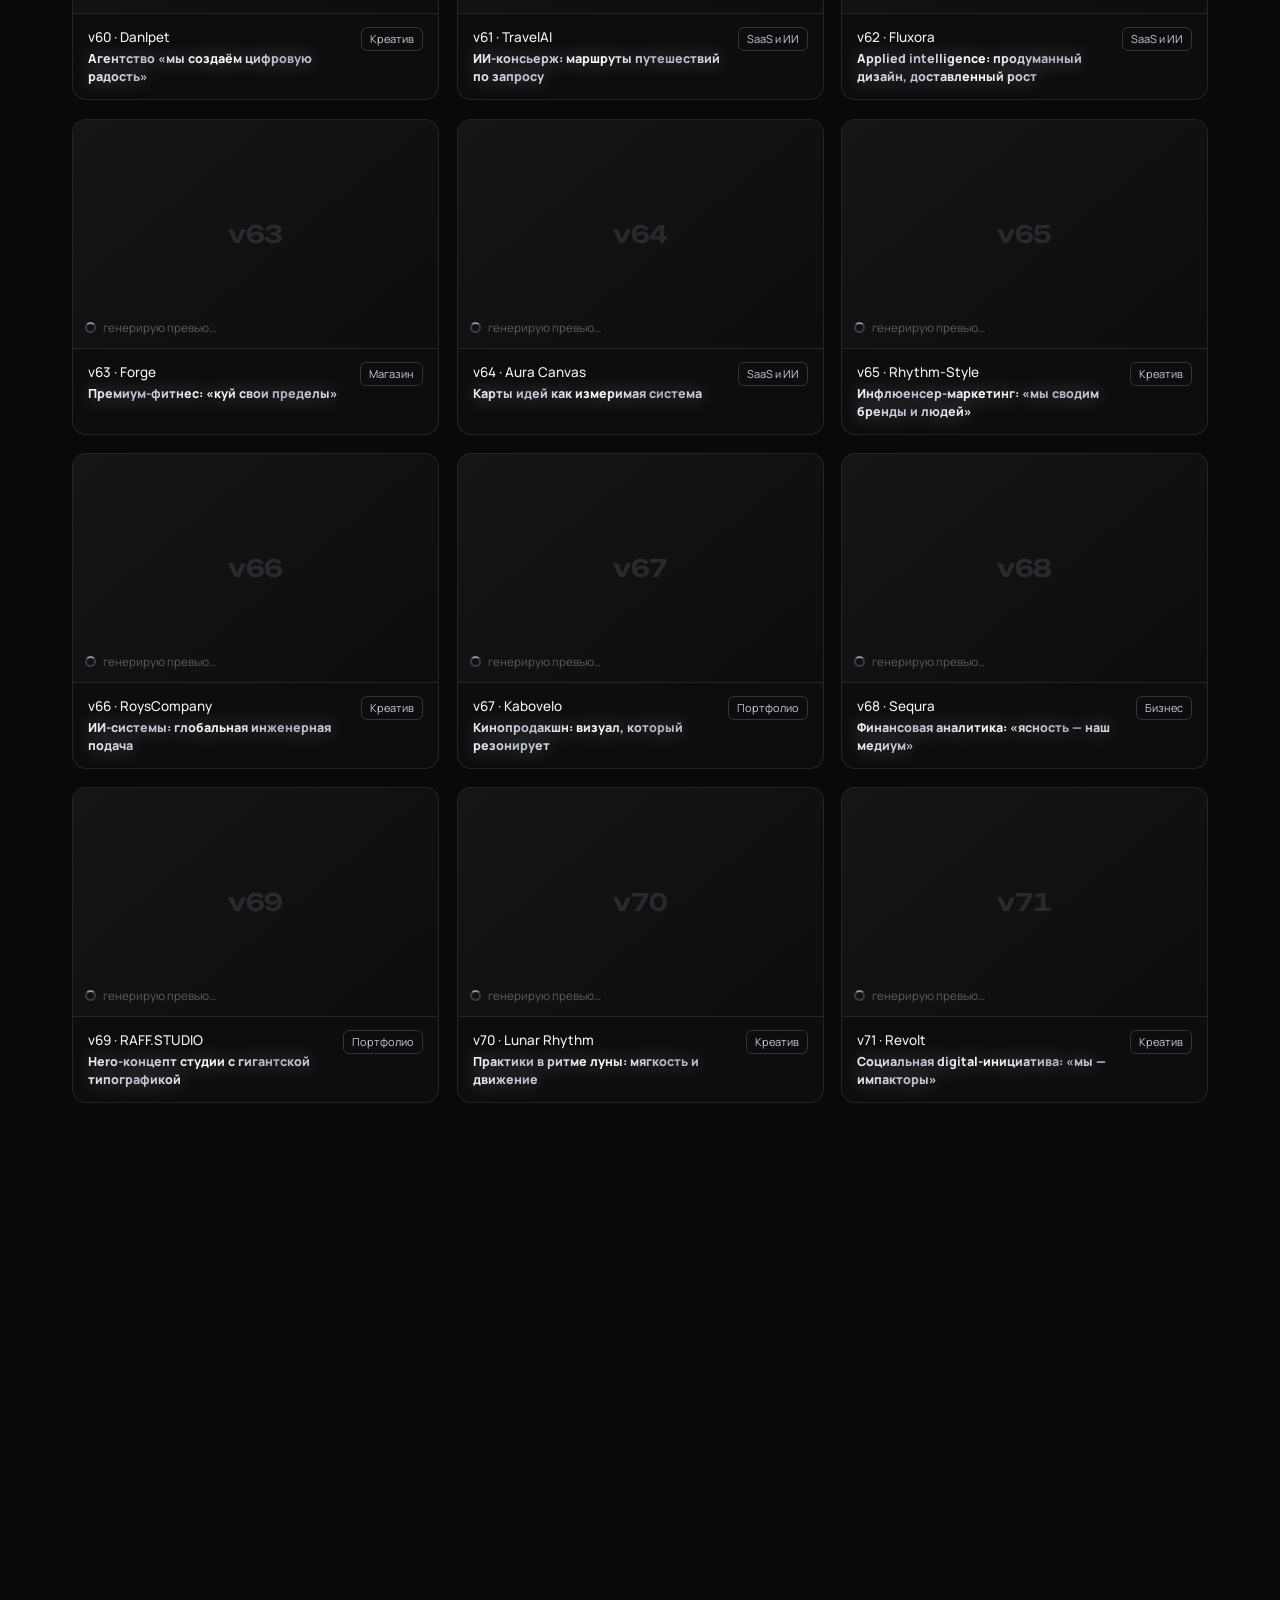
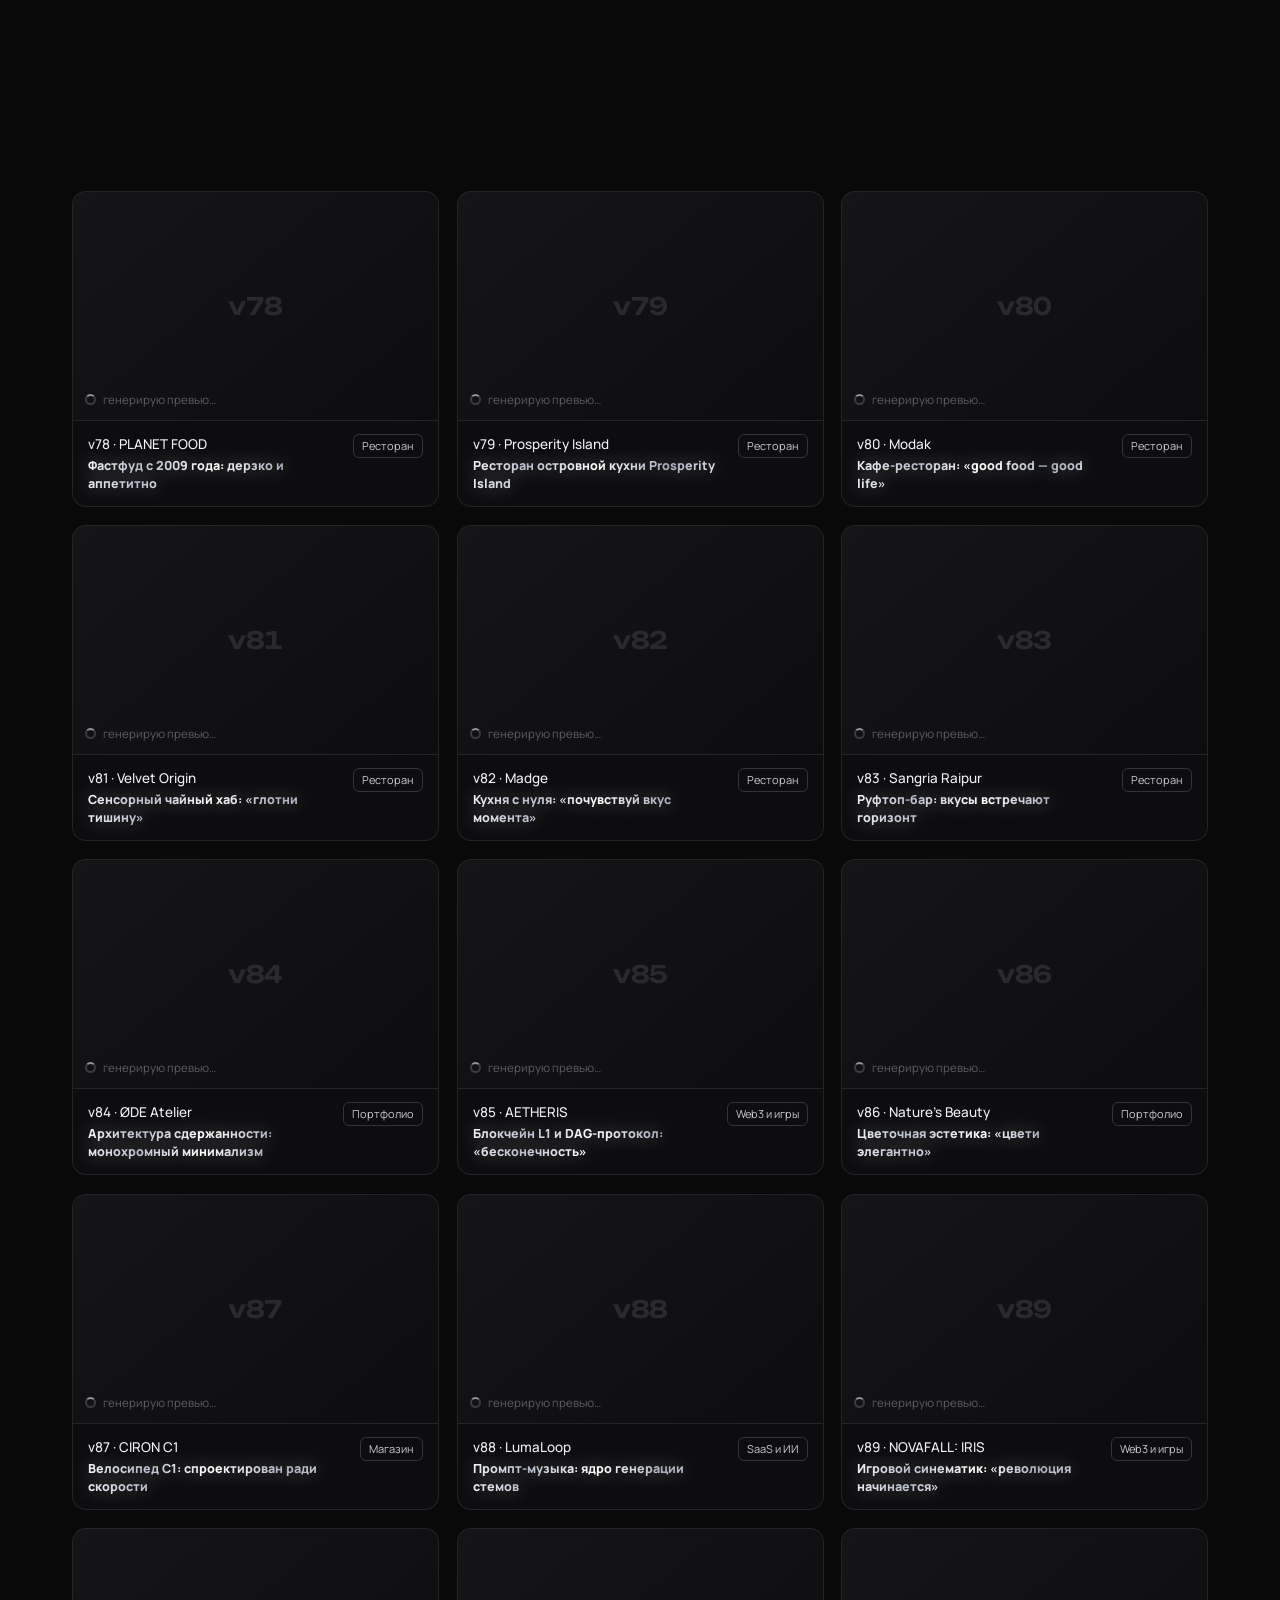
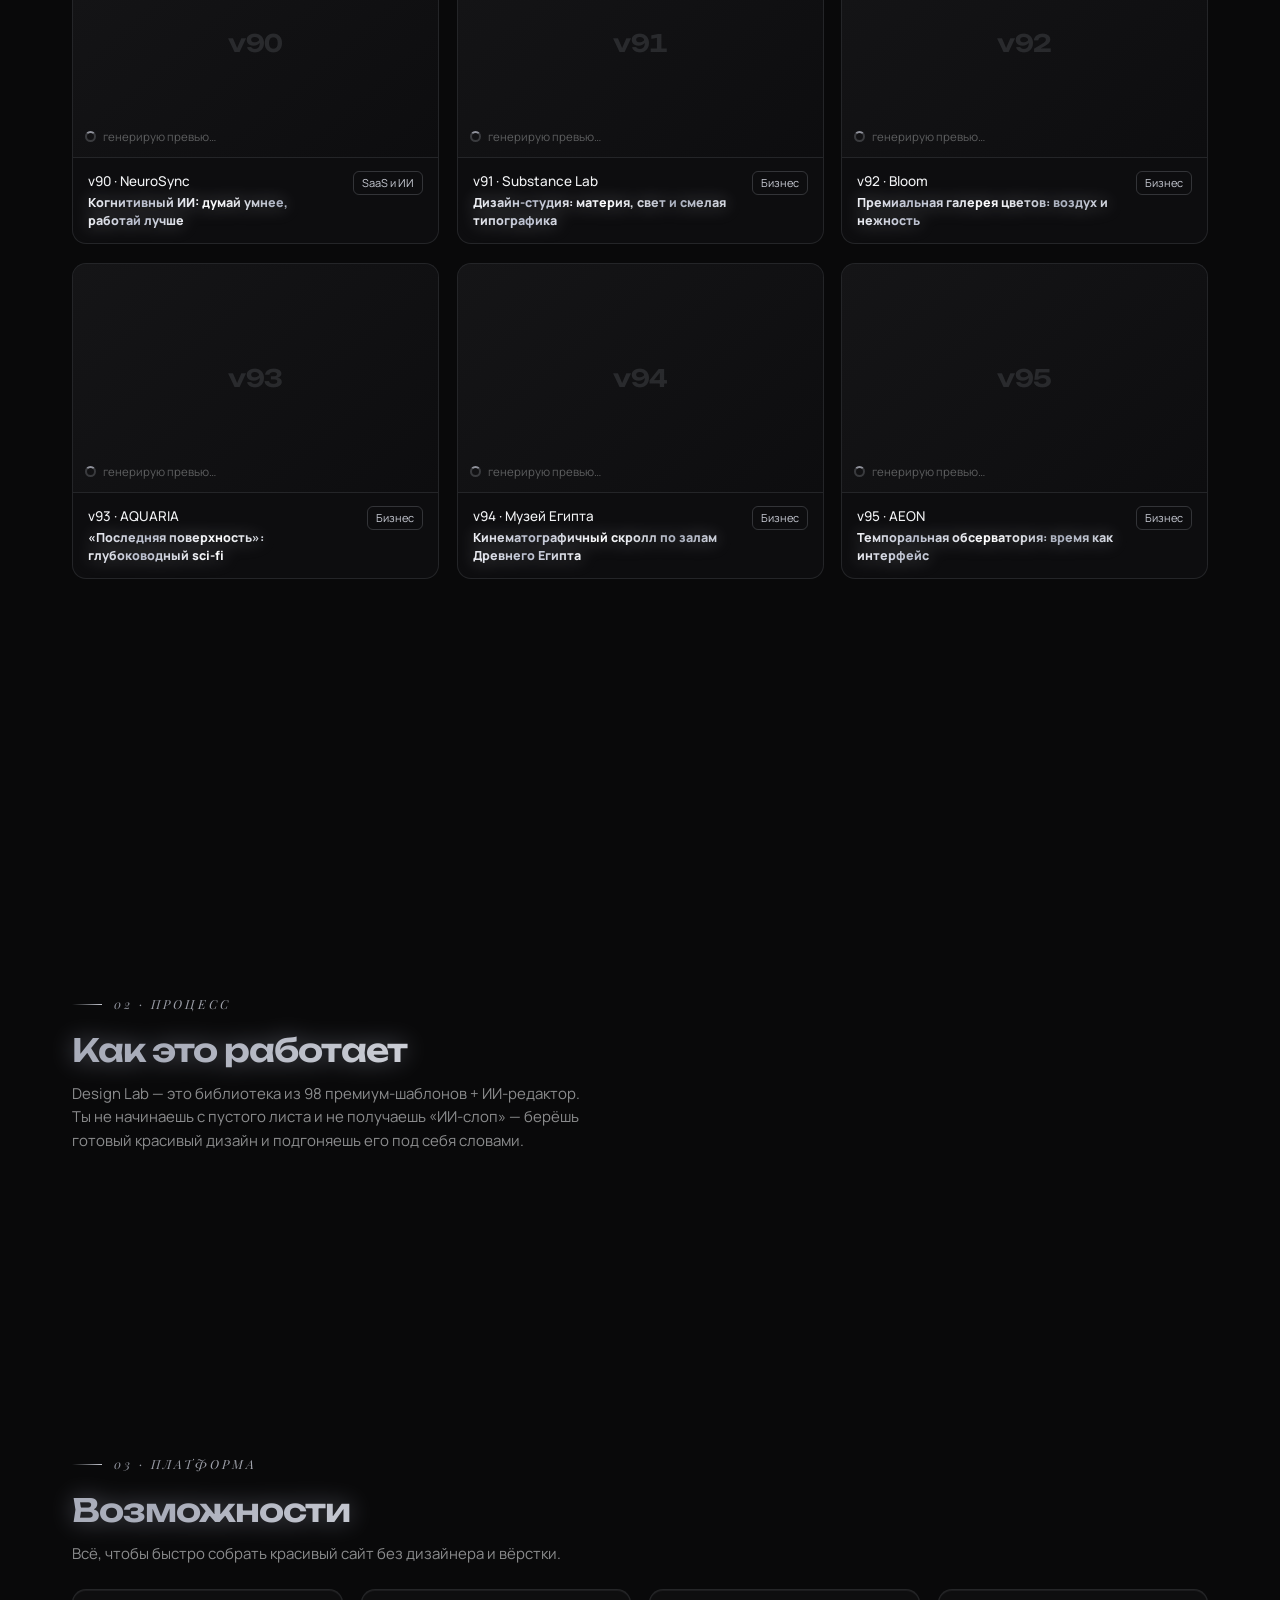
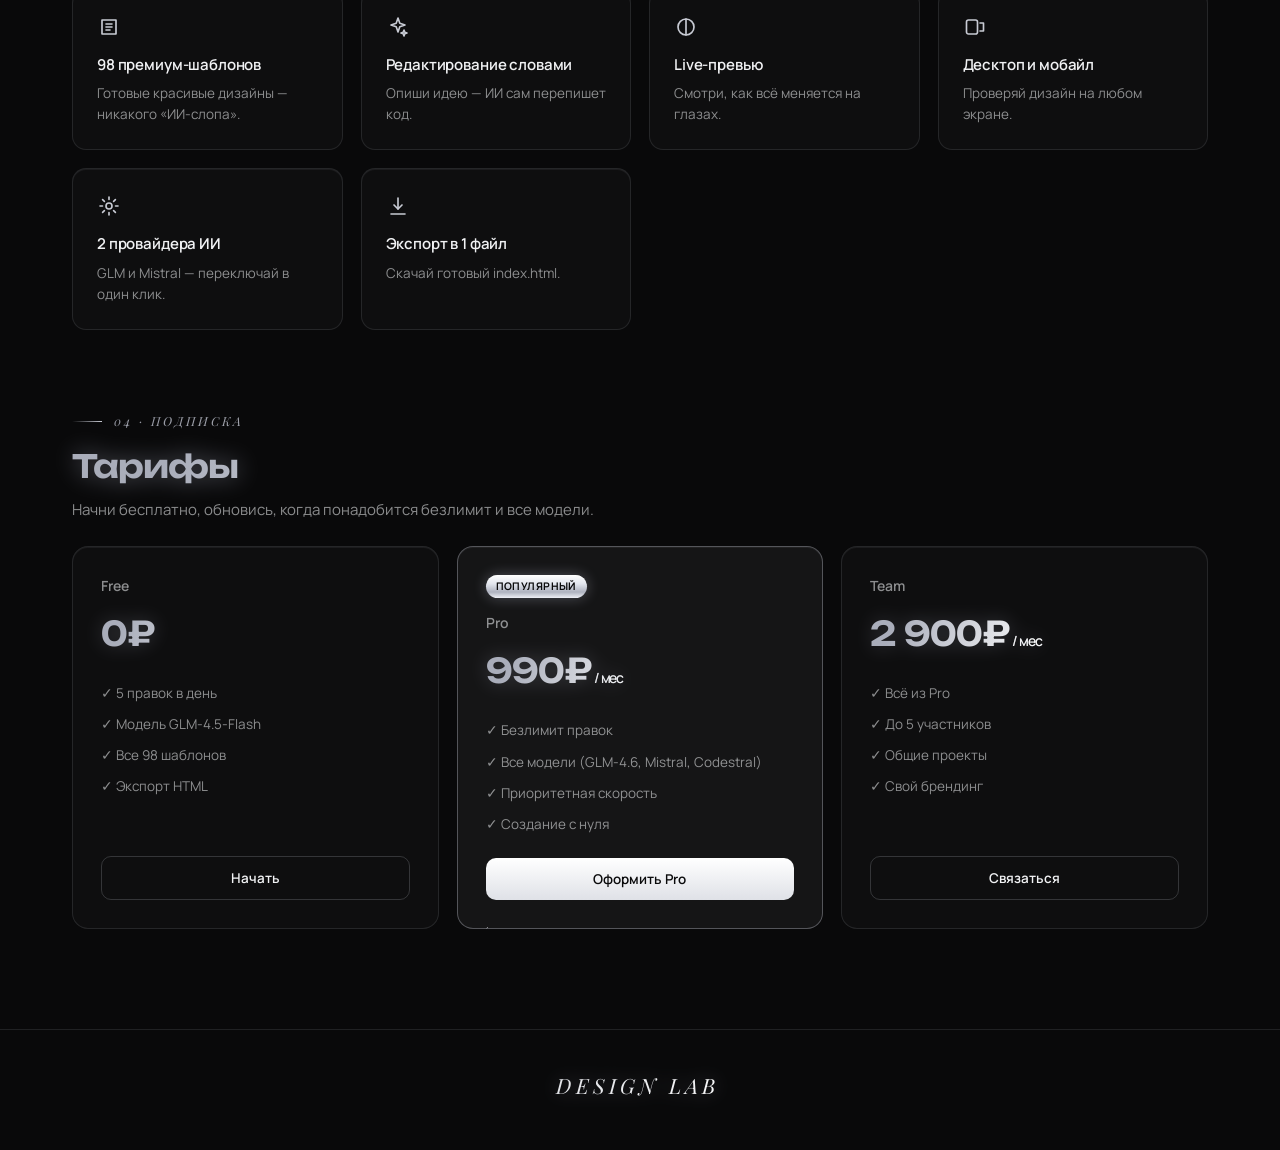
==== commit 357fcd7c: "Add files via upload" ====
--- a/frontend/index.html
+++ b/frontend/index.html
@@ -511,7 +511,7 @@
         <div class="attach-strip" id="attachStrip"></div>
         <textarea id="chatInput" rows="1" placeholder="Опиши, что изменить в шаблоне…"></textarea>
         <div class="row">
-          <div class="row-l"><button class="tool-btn" id="attachBtn" onclick="pickFiles()" title="Прикрепить файлы (HTML, фото)"><svg width="18" height="18" viewBox="0 0 24 24" fill="none" stroke="currentColor" stroke-width="2" stroke-linecap="round"><path d="M12 5v14M5 12h14"/></svg></button><button class="tool-btn" id="micBtn" onclick="toggleVoice()" title="Голосовой ввод"><svg width="17" height="17" viewBox="0 0 24 24" fill="none" stroke="currentColor" stroke-width="2" stroke-linecap="round" stroke-linejoin="round"><rect x="9" y="2" width="6" height="12" rx="3"/><path d="M5 10v1a7 7 0 0 0 14 0v-1M12 18v4M8 22h8"/></svg></button><button class="model-pill" id="modelPill" onclick="toggleModelMenu(event)"><span class="mav" id="mpAv"></span><span class="ml" id="mpLabel">GLM 4.7</span><svg class="ch" width="14" height="14" viewBox="0 0 24 24" fill="none" stroke="currentColor" stroke-width="2"><path d="M6 9l6 6 6-6"/></svg></button>
+          <div class="row-l"><button class="tool-btn" id="attachBtn" onclick="pickFiles()" title="Прикрепить файлы (HTML, фото)"><svg width="18" height="18" viewBox="0 0 24 24" fill="none" stroke="currentColor" stroke-width="2" stroke-linecap="round"><path d="M12 5v14M5 12h14"/></svg></button><button class="tool-btn" id="micBtn" onclick="toggleVoice()" title="Голосовой ввод"><svg width="17" height="17" viewBox="0 0 24 24" fill="none" stroke="currentColor" stroke-width="2" stroke-linecap="round" stroke-linejoin="round"><rect x="9" y="2" width="6" height="12" rx="3"/><path d="M5 10v1a7 7 0 0 0 14 0v-1M12 18v4M8 22h8"/></svg></button><button class="model-pill" id="modelPill" onclick="toggleModelMenu(event)"><span class="mav" id="mpAv"></span><span class="ml" id="mpLabel">Gemma 4 31B</span><svg class="ch" width="14" height="14" viewBox="0 0 24 24" fill="none" stroke="currentColor" stroke-width="2"><path d="M6 9l6 6 6-6"/></svg></button>
           </div><button class="send" id="sendBtn" onclick="sendMessage()" title="Отправить"><svg width="18" height="18" viewBox="0 0 24 24" fill="none" stroke="currentColor" stroke-width="2"><path d="M22 2L11 13M22 2l-7 20-4-9-9-4 20-7z"/></svg></button>
         </div>
       </div>
@@ -577,9 +577,6 @@
   cohere:{bg:'#1b1f27',svg:'<svg viewBox="0 0 24 24"><text x="12" y="15.8" text-anchor="middle" font-size="9" font-weight="800" fill="#d4a942" font-family="Arial,sans-serif">Co</text></svg>'}
 };
 const MODELS={
-  'cb-glm47':{name:'GLM 4.7',desc:'355B \u00b7 \u043b\u0443\u0447\u0448\u0438\u0439 \u0434\u043b\u044f \u043a\u043e\u0434\u0430',provider:'cerebras',model:'zai-glm-4.7',brand:'glm',group:'\u0421\u0432\u0435\u0440\u0445\u0431\u044b\u0441\u0442\u0440\u044b\u0435 \u00b7 Cerebras'},
-  'cb-gpt-oss':{name:'GPT-OSS 120B',desc:'OpenAI \u00b7 \u0440\u0430\u0441\u0441\u0443\u0436\u0434\u0430\u044e\u0449\u0430\u044f',provider:'cerebras',model:'gpt-oss-120b',brand:'openai',group:'\u0421\u0432\u0435\u0440\u0445\u0431\u044b\u0441\u0442\u0440\u044b\u0435 \u00b7 Cerebras'},
-  'cb-gemma4':{name:'Gemma 4 31B',desc:'Google \u00b7 \u0441\u0430\u043c\u0430\u044f \u0431\u044b\u0441\u0442\u0440\u0430\u044f',provider:'cerebras',model:'gemma-4-31b',brand:'google',group:'\u0421\u0432\u0435\u0440\u0445\u0431\u044b\u0441\u0442\u0440\u044b\u0435 \u00b7 Cerebras'},
   'or-gemma4':{name:'Gemma 4 31B',desc:'Google \u00b7 \u043a\u043e\u0434 \u0438 \u0434\u0438\u0437\u0430\u0439\u043d',provider:'openrouter',model:'google/gemma-4-31b-it:free',brand:'google',group:'OpenRouter \u00b7 \u0431\u0435\u0441\u043f\u043b\u0430\u0442\u043d\u044b\u0435'},
   'or-nemotron':{name:'Nemotron 550B',desc:'NVIDIA \u00b7 \u043e\u0447\u0435\u043d\u044c \u0431\u043e\u043b\u044c\u0448\u043e\u0439 \u043a\u043e\u043d\u0442\u0435\u043a\u0441\u0442',provider:'openrouter',model:'nvidia/nemotron-3-ultra-550b-a55b:free',brand:'nvidia',group:'OpenRouter \u00b7 \u0431\u0435\u0441\u043f\u043b\u0430\u0442\u043d\u044b\u0435'},
   'or-gpt-oss':{name:'GPT-OSS 20B',desc:'OpenAI \u00b7 \u043a\u043e\u0434 \u0438 \u0432\u0451\u0440\u0441\u0442\u043a\u0430',provider:'openrouter',model:'openai/gpt-oss-20b:free',brand:'openai',group:'OpenRouter \u00b7 \u0431\u0435\u0441\u043f\u043b\u0430\u0442\u043d\u044b\u0435'},
@@ -590,9 +587,9 @@
   'glm-4.6':{name:'GLM-4.6',desc:'BigModel \u00b7 \u043a\u043e\u043d\u0442\u0435\u043a\u0441\u0442 200K',provider:'glm',model:'glm-4.6',brand:'glm',group:'\u041f\u0440\u044f\u043c\u044b\u0435 API'},
   'mistral-large':{name:'Mistral Large',desc:'\u0443\u043d\u0438\u0432\u0435\u0440\u0441\u0430\u043b\u044c\u043d\u0430\u044f',provider:'mistral',model:'mistral-large-latest',brand:'mistral',group:'\u041f\u0440\u044f\u043c\u044b\u0435 API'}
 };
-const FALLBACK_ORDER=['cb-glm47','cb-gpt-oss','or-nemotron','or-gemma4','or-gpt-oss','or-north-code','glm-4.6','or-free','gemini-flash','gemini-pro','cb-gemma4','mistral-large'];
-let currentModel=localStorage.getItem('dl_model')||'cb-glm47';
-if(!MODELS[currentModel])currentModel='cb-glm47';
+const FALLBACK_ORDER=['or-nemotron','or-gemma4','or-gpt-oss','or-north-code','or-free','gemini-flash','gemini-pro','glm-4.6','mistral-large'];
+let currentModel=localStorage.getItem('dl_model')||'or-gemma4';
+if(!MODELS[currentModel])currentModel='or-gemma4';
 const NAMES={1:"INK",2:"Axisform",3:"NEXUS Arcade",4:"Vektor",5:"Nexus Defense",6:"Novi",7:"BIRKA",8:"Nexura",9:"Vectra",10:"Novi Alt",11:"Suzuki Moto",12:"VELOS",13:"Auralis",14:"Asterix",15:"simple.ai",16:"Cadence",17:"MenoMorph",18:"Velvet",19:"RI Consulting",20:"Aero",21:"SignalOS",22:"VALER",23:"ioty",24:"ATLAS",25:"Nexora",26:"Nexus Mind",27:"NODEX",28:"Luminous",29:"PitchwithAI",30:"Signalis",31:"DesignFlow",32:"HubFit",33:"Fire Hero",34:"Sonic",35:"Runlyx",36:"KORTEX",37:"Jupiter Volta",38:"BuildAI",39:"Cyber Monday",40:"NEXUS Mobile",41:"Drive X Store",42:"Neon Oiran",43:"AURA VR",44:"GENESIS",45:"Exoflora",46:"MERIDIAN",47:"Offgrid",48:"Apex",49:"Aura Intro",50:"FoilWrap Praha",51:"Auralis Global",52:"KÁVA & Co.",53:"SERENE",54:"Soma",55:"Auden FX",56:"AEX Alpine",57:"MONOLITH",58:"Ankush Mehra",59:"Positiv+",60:"Danlpet",61:"TravelAI",62:"Fluxora",63:"Forge",64:"Aura Canvas",65:"Rhythm-Style",66:"RoysCompany",67:"Kabovelo",68:"Sequra",69:"RAFF.STUDIO",70:"Lunar Rhythm",71:"Revolt",72:"Lumière Films",73:"CharisLooks",74:"MarineElite",75:"The Estate",76:"Dinevo",77:"Estetico Café",78:"PLANET FOOD",79:"Prosperity Island",80:"Modak",81:"Velvet Origin",82:"Madge",83:"Sangria Raipur",84:"ØDE Atelier",85:"AETHERIS",86:"Nature's Beauty",87:"CIRON C1",88:"LumaLoop",89:"NOVAFALL: IRIS",90:"NeuroSync",91:"Substance Lab",92:"Bloom",93:"AQUARIA",94:"Музей Египта",95:"AEON",96:"Koisei",97:"CoinCompass",98:"Ла Мартина"};
 const DESC={1:"WebGL-флюид: живые чернила тянутся за курсором",2:"Независимая дизайн-студия: строгая сетка, крупная типографика",3:"«Аркада идей»: дерзкие заголовки и неоновая динамика",4:"ИИ-инфраструктура: «системы, что думают быстрее тебя»",5:"Sci-fi «оборонная сеть» с HUD-эстетикой и глитчем",6:"Автоматизация соцсетей: разговоры превращаются в рост",7:"Премиум-агентство outdoor-продаж, уверенный тон",8:"Рекламные креативы с фокусом на конверсию и рост",9:"Digital-агентство: «мы проектируем ускорение»",10:"Альтернативная версия платформы Novi",11:"Драйвовый промо мотоцикла: характер, скорость, эмоция",12:"«Межзвёздная логистика»: тёмный космический sci-fi",13:"Креативные экосистемы глобального масштаба",14:"Студия веб-опыта: «строим веб завтрашнего дня»",15:"Агентный ИИ-маркетинг и автономный рост",16:"Revenue-платформа: аналитика выручки в одном экране",17:"Health-tech: трекинг данных организма и изменений",18:"Минималистичная бархатная заставка-приветствие",19:"ИИ-автоматизация бизнеса: умные системы, больший возврат",20:"Визуальная веб-разработка: лёгкая воздушная подача",21:"Live-сигналы, мгновенно превращённые в действия",22:"Капитал: «растить безжалостно, защищать абсолютно»",23:"Витрина глобальных IoT-стартапов и прорывов",24:"Коучинг руководителей: от оператора к владельцу",25:"Digital-продукты, которые приносят результат",26:"Образовательный лендинг «расширь сознание»",27:"Операционная система для корпоративного ИИ",28:"SEO-эксперты: заметность в поиске",29:"Продажи на автопилоте: ИИ-оркестрация сделок",30:"Observability: найди сигнал сквозь шум вовремя",31:"Дизайн → production-код автоматически",32:"Платформа для коучей: будущее тренерского бизнеса",33:"Огненный hero-экран: «зажги творческий потенциал»",34:"ИИ-генерация музыкальных стемов по промпту",35:"Dev-инструмент: решай быстрее, релизь умнее",36:"Нейро-киберпанк: «нейронная ткань кибер-реальности»",37:"Энергосеть будущего: бесконечная мощность, ноль задержек",38:"ИИ собирает продукт целиком — от фронта до бэка",39:"Хакерский промо «SYSTEM COMPROMISED» для распродажи",40:"Маркетплейс мобильных устройств без границ",41:"Премиум-маркетплейс цифровых ассетов",42:"Кибергейша: неоновый лендинг action-RPG",43:"Студия VR-игр и виртуальных миров",44:"«Интеллект, выращенный» — арт-манифест ИИ",45:"Парфюм «аромат из другого мира», инопланетная флора",46:"Кураторские путешествия к краям карты",47:"Бруталистское креативное агентство, жёсткий гротеск",48:"Growth-студия: «раскрой потенциал» с плюс-эстетикой",49:"Концепт-заставка «контекст прежде холста»",50:"Оклейка авто плёнкой: чешский премиум-детейлинг",51:"Глобальный нексус — расширенная версия Auralis",52:"Кофейня: «новая эра кофе», уют и крафт",53:"Частный остров: «нигде, доведённое до совершенства»",54:"Бутик-студия йоги: искусство тишины",55:"Индикатор ACRCandel: трейдинг и менторство",56:"Альпийское снаряжение: «покори неизведанное»",57:"Архитектурная студия: определяем цифровую форму",58:"Портфолио разработчика ИИ и голосовых агентов",59:"Бесшовный digital: liquid-эффекты и плавность",60:"Агентство «мы создаём цифровую радость»",61:"ИИ-консьерж: маршруты путешествий по запросу",62:"Applied intelligence: продуманный дизайн, доставленный рост",63:"Премиум-фитнес: «куй свои пределы»",64:"Карты идей как измеримая система",65:"Инфлюенсер-маркетинг: «мы сводим бренды и людей»",66:"ИИ-системы: глобальная инженерная подача",67:"Кинопродакшн: визуал, который резонирует",68:"Финансовая аналитика: «ясность — наш медиум»",69:"Hero-концепт студии с гигантской типографикой",70:"Практики в ритме луны: мягкость и движение",71:"Социальная digital-инициатива: «мы — импакторы»",72:"Люксовые свадебные фильмы и фотография",73:"Бьюти-студия: «мастерство и сердце»",74:"Яхт-центр: роскошь, приключения, незабываемые моменты",75:"Винодельня: «где вино встречает сезоны»",76:"Ресторан: элегантность встречает вкус",77:"Кафе: свежая еда, тёпл��е моменты",78:"Фастфуд с 2009 года: дерзко и аппетитно",79:"Ресторан островной кухни Prosperity Island",80:"Кафе-ресторан: «good food — good life»",81:"Сенсорный чайный хаб: «глотни тишину»",82:"Кухня с нуля: «почувствуй вкус момента»",83:"Руфтоп-бар: вкусы встречают горизонт",84:"Архитектура сдержанности: монохромный минимализм",85:"Блокчейн L1 и DAG-протокол: «бесконечность»",86:"Цветочная эстетика: «цвети элегантно»",87:"Велосипед C1: спроектирован ради скорости",88:"Промпт-музыка: ядро генерации стемов",89:"Игровой синематик: «революция начинается»",90:"Когнитивный ИИ: думай умнее, работай лучше",91:"Дизайн-студия: материя, свет и смелая типографика",92:"Премиальная галерея цветов: воздух и нежность",93:"«Последняя поверхность»: глубоководный sci-fi",94:"Кинематографичный скролл по залам Древнего Египта",95:"Темпоральная обсерватория: время как интерфейс",96:"Koisei: река, которая хранит память цв��тения",97:"Криптогид: курсы, портфели и сигналы рынка",98:"Кабанья в Сабанагранде: роскошь среди природы"};
 function tplDesc(n){return DESC[n]||'Премиум-шаблон лендинга';}
@@ -3266,7 +3263,7 @@
   // files: [{path,text?|bytes?}] -> one commit on branch. Returns {commitUrl, sha}
   API.deploy = async function (token, fullName, branch, files, message, targetDir, onProgress) {
     var plan = GH.buildCommitPlan(files, targetDir || '');
-    if (!plan.length) throw new Error('Нет файлов для деплоя');
+    if (!plan.length) throw new Error('Нет файлов д��я деплоя');
     // 1) current head
     var refRes;
     try {
@@ -4020,7 +4017,7 @@
       document.getElementById('ghDeployBody').innerHTML = doneHtml + '<button class="btn-solid gh-cta" onclick="ghCloseDeploy()">Готово</button>';
       if (window.currentProject) window.currentProject.repo = { fullName: fullName, defaultBranch: branch };
       addAI('Задеплоил <b>' + escapeHtml(fullName) + '</b> ✓ ' + r.count + ' файл. ' + (pagesUrl ? 'Сайт: <a href="' + escapeHtml(pagesUrl) + '" target="_blank" rel="noopener">' + escapeHtml(pagesUrl) + '</a>' : '<a href="' + escapeHtml(r.commitUrl) + '" target="_blank" rel="noopener">Посмотреть коммит</a>'));
-      toast('Деплой завершён ✓');
+      toast('Деплой з��вершён ✓');
     } catch (e) {
       depProg('');
       depErr('Не удалось: ' + e.message + (e.status === 401 ? ' — войди заново через GitHub' : ''));
@@ -8082,9 +8079,11 @@
 		var man={name:'Design Lab',short_name:'Design Lab',description:'ИИ-редактор сайтов: 98 шаблонов и правки через чат',start_url:'.',display:'standalone',background_color:'#09090a',theme_color:'#09090a',icons:[{src:icon,sizes:'any',type:'image/svg+xml',purpose:'any'}]};
 		var l=document.createElement('link');l.rel='manifest';l.href='data:application/manifest+json,'+encodeURIComponent(JSON.stringify(man));document.head.appendChild(l);
 		[['theme-color','#09090a'],['apple-mobile-web-app-capable','yes'],['mobile-web-app-capable','yes'],['apple-mobile-web-app-status-bar-style','black-translucent'],['apple-mobile-web-app-title','Design Lab']].forEach(function(mm){var m=document.createElement('meta');m.name=mm[0];m.content=mm[1];document.head.appendChild(m);});
-		if('serviceWorker' in navigator&&/^https?:$/.test(location.protocol)){
-			fetch('sw.js',{method:'HEAD'}).then(function(r){if(r.ok&&(r.headers.get('content-type')||'').indexOf('javascript')>-1)return navigator.serviceWorker.register('sw.js');}).catch(function(){});
-		}
+		/* Service worker не регистрируется: файла sw.js в сборке нет.
+		   Прежний код делал HEAD-запрос к нему при каждой загрузке и получал 404
+		   (net::ERR_ABORTED в консоли на всех семи проверенных ширинах).
+		   Регистрация всё равно не происходила из-за проверки r.ok, так что запрос
+		   был чистым расходом на мобильной сети. Если sw.js появится — вернуть блок. */
 		var defP=null;
 		window.addEventListener('beforeinstallprompt',function(e){
 			e.preventDefault();defP=e;
@@ -8715,7 +8714,7 @@
 			'',
 			'МНОГОСТРАНИЧНОСТЬ — сайт должен «тыкаться» в превью:',
 			'- Создавай 2–4 страницы: главная «/» + внутренние по смыслу («/menu», «/about», «/order», «/booking»…). Каждая — отдельный replacePage со своим path.',
-			'- Обязательно страница-исход: куда приводит главная CTA-кнопка — оформление заказа/брони/заявки с шагами («1. Выбери… 2. Напиши…»), контактами и кнопкой возврата «На главную» (href "/").',
+			'- Обязательно страница-��сход: куда приводит главная CTA-кнопка — оформление заказа/брони/заявки с шагами («1. Выбери… 2. Напиши…»), контактами и кнопкой возврата «На главную» (href "/").',
 			'- На каждой странице свой header: логотип (href "/") + nav со ссылками на ВСЕ страницы; внизу footer. Так навигация работает откуда угодно.',
 			'- Кнопки ведут либо на якорь этой же страницы ("#cta"), либо на другую страницу ("/order") — переходы работают в превью через встроенный роутинг.',
 			'- Последней операцией верни пользователя на главную: {"op":"setActivePage","path":"/"}.',
@@ -8969,7 +8968,7 @@
 		var p2 = SF.makePage('О студии', '/about');
 		pr.pages.push(p2);
 		SF.addTo(pr, p2.root.id, band({}, [
-			SF.makeNode('paragraph', { text: 'О студии', fontSize: 48, fontWeight: 600 }),
+			SF.makeNode('paragraph', { text: '�� студии', fontSize: 48, fontWeight: 600 }),
 			SF.makeNode('paragraph', { text: 'Это вторая страница — роутинг работает прямо в одном HTML-файле через #/about.', fontSize: 18, color: 'rgba(242,243,245,.62)', maxWidth: '640px' }),
 			SF.makeNode('button', { label: 'На главную', href: '/' })
 		]));
@@ -9064,7 +9063,7 @@
 				}
 			}
 			var htmls = files.filter(function (x) { return /\.html?$/i.test(x.path); });
-			if (!htmls.length) throw new Error('Не нашёл HTML-файл (нужен index.html)');
+			if (!htmls.length) throw new Error('Не нашёл HTML-файл (нуж��н index.html)');
 			htmls.sort(function (a, b) { return (/(^|\/)index\.html?$/i.test(b.path) ? 1 : 0) - (/(^|\/)index\.html?$/i.test(a.path) ? 1 : 0) || a.path.length - b.path.length; });
 			var n = sfImportHtml(sfText(htmls[0].bytes), files, null);
 			toast('Импортировано блоков: ' + n + '. Двигай и растягивай их прямо в превью.');
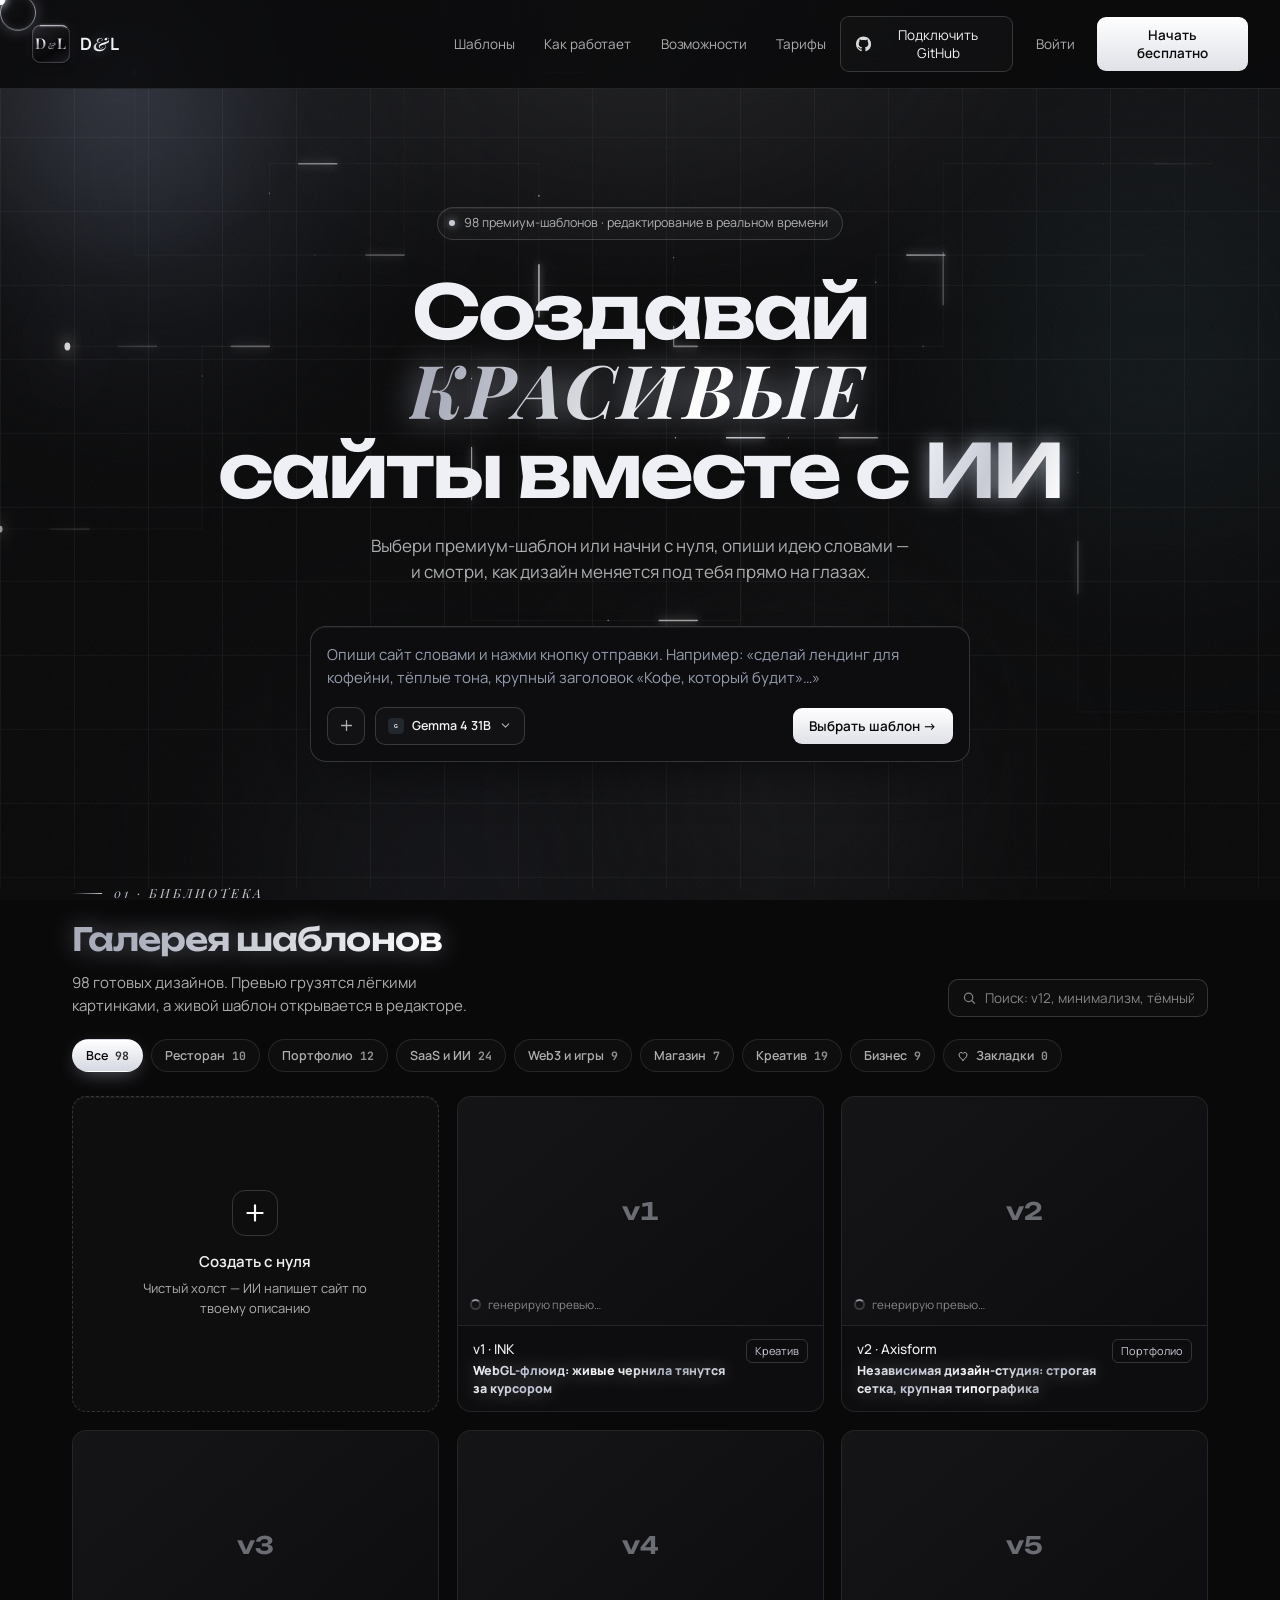
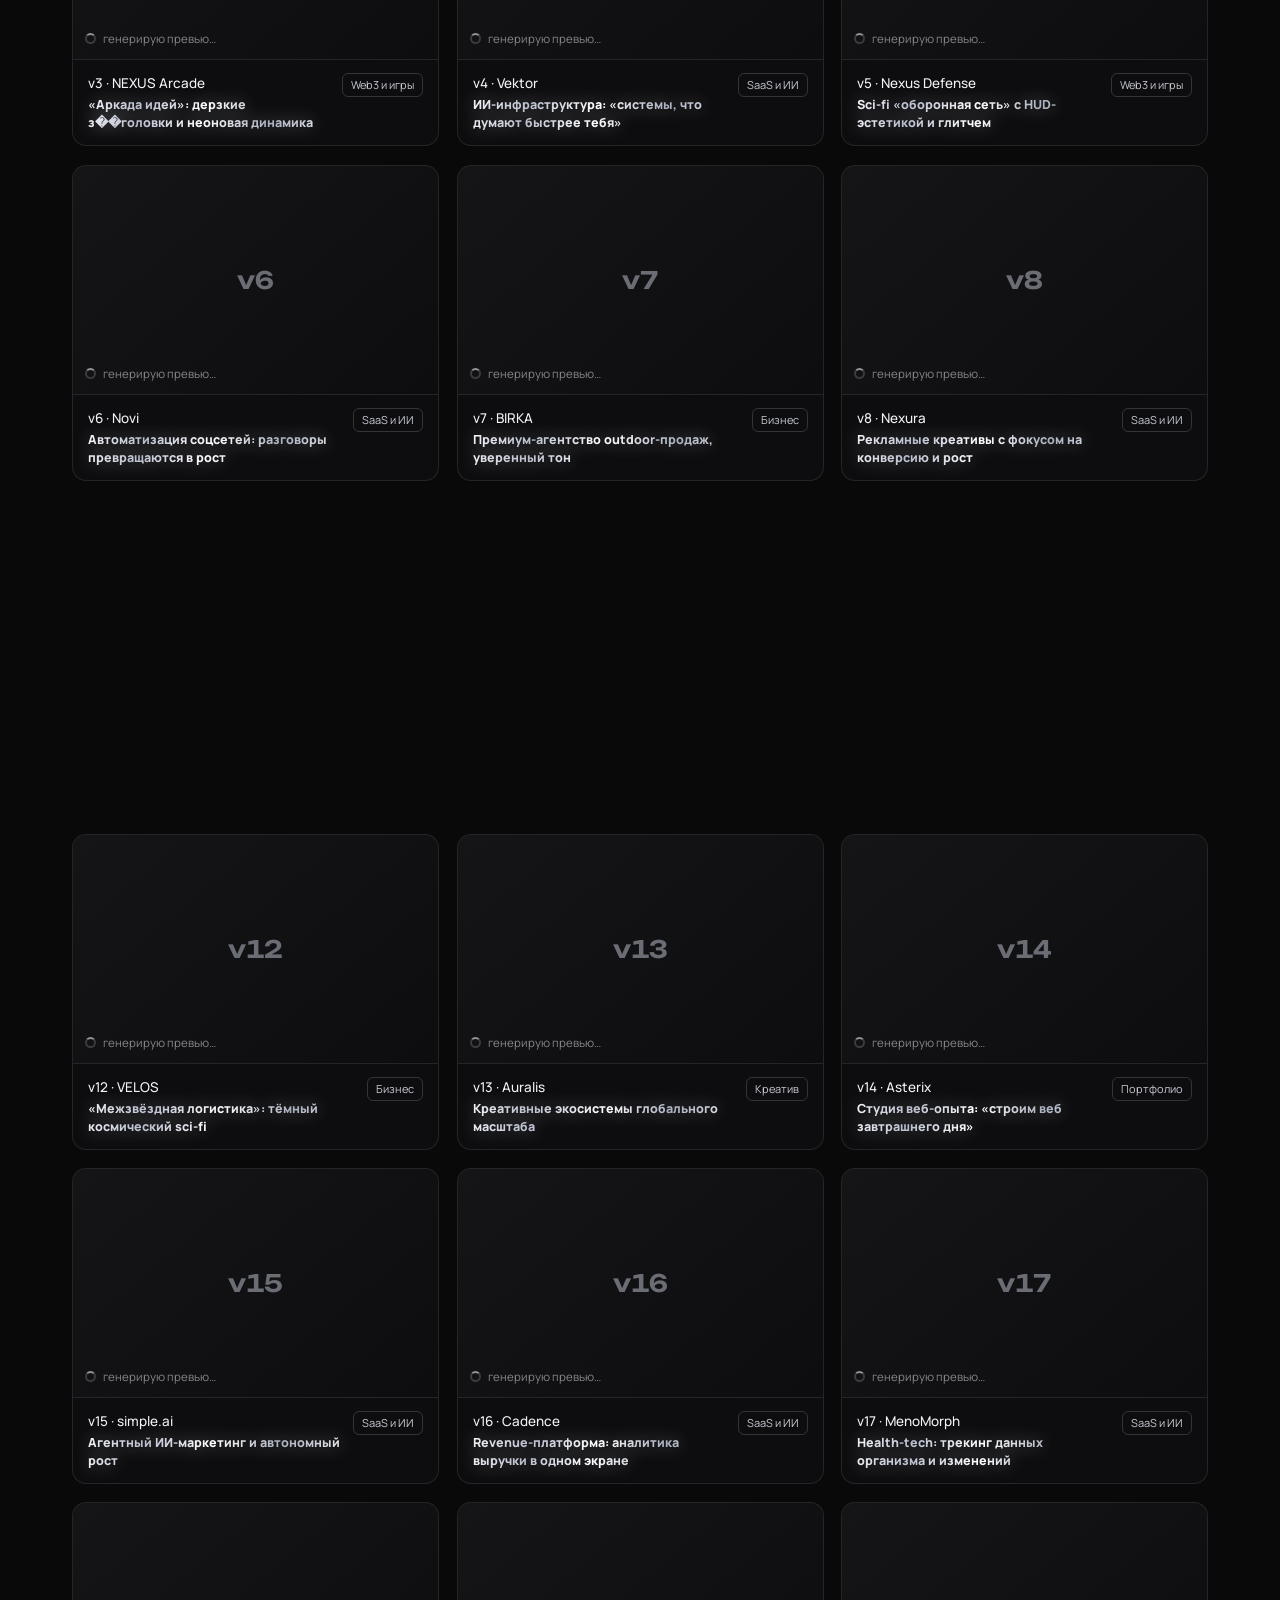
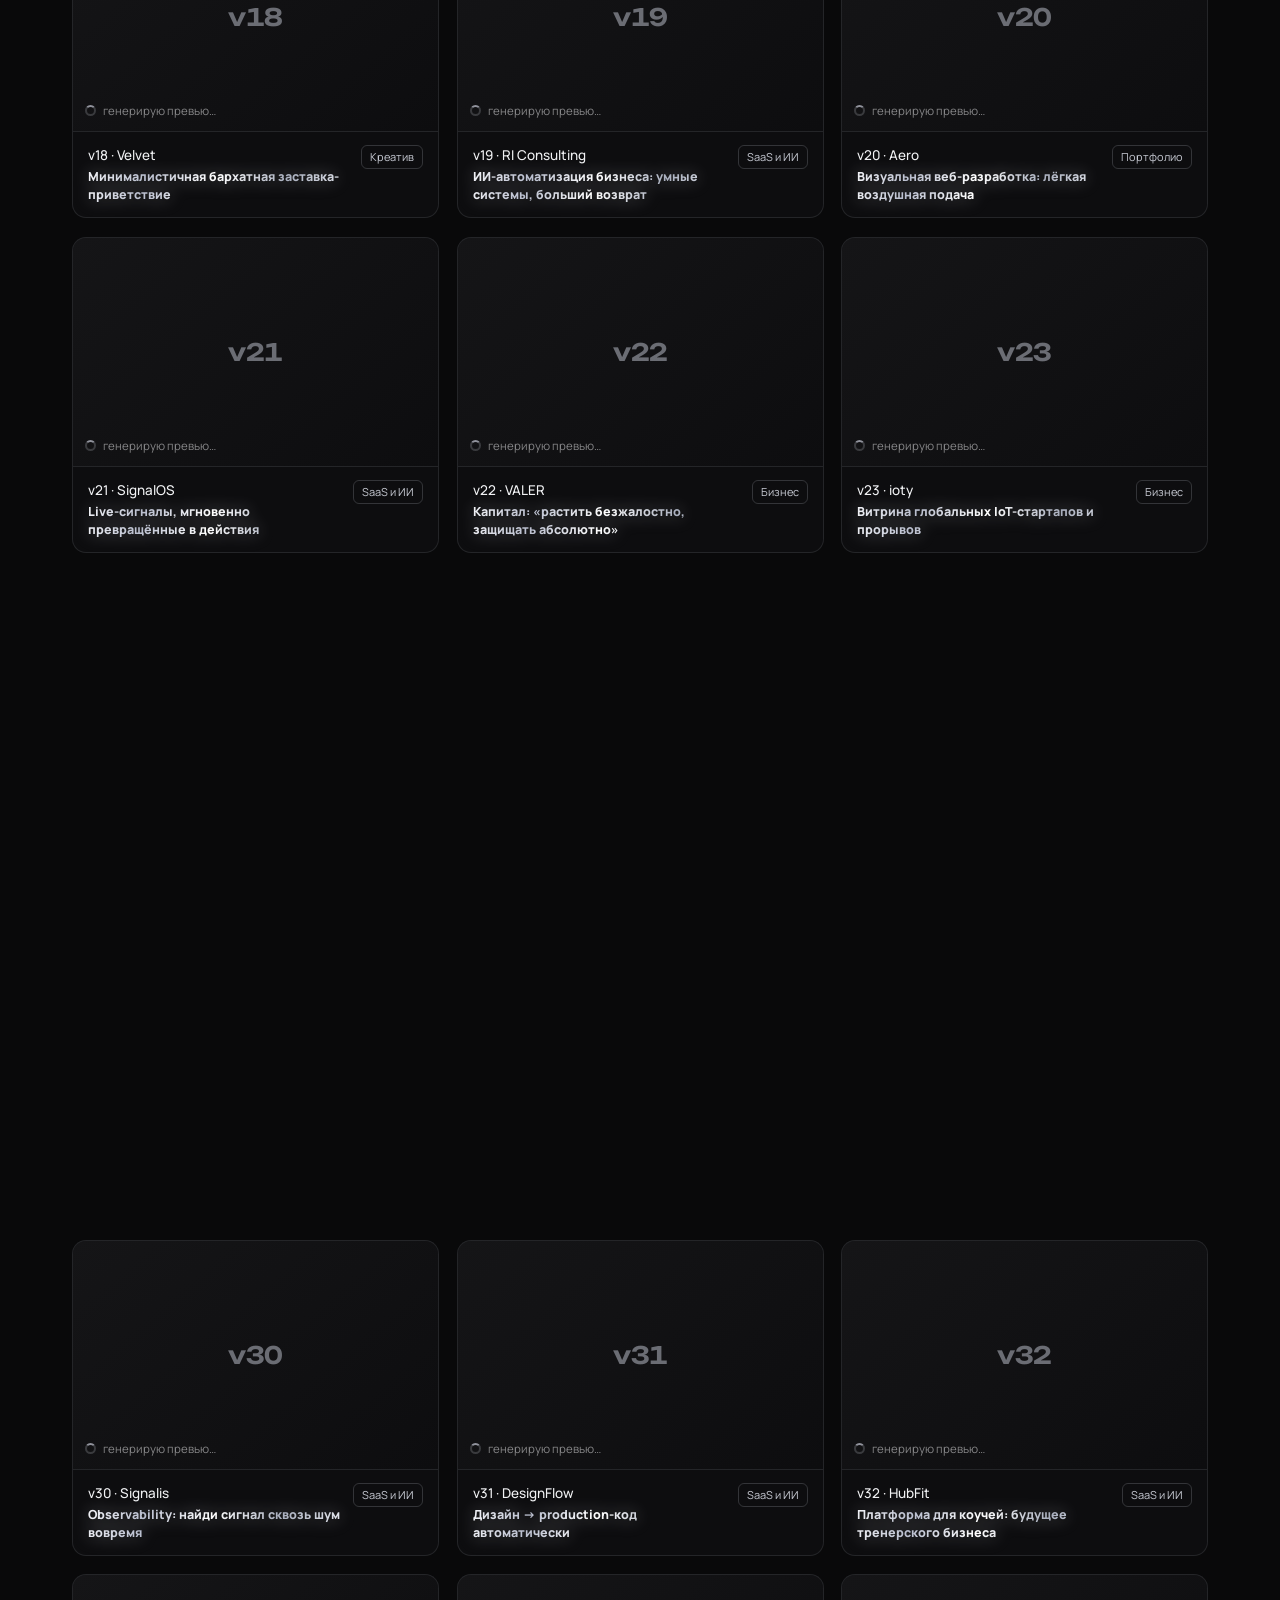
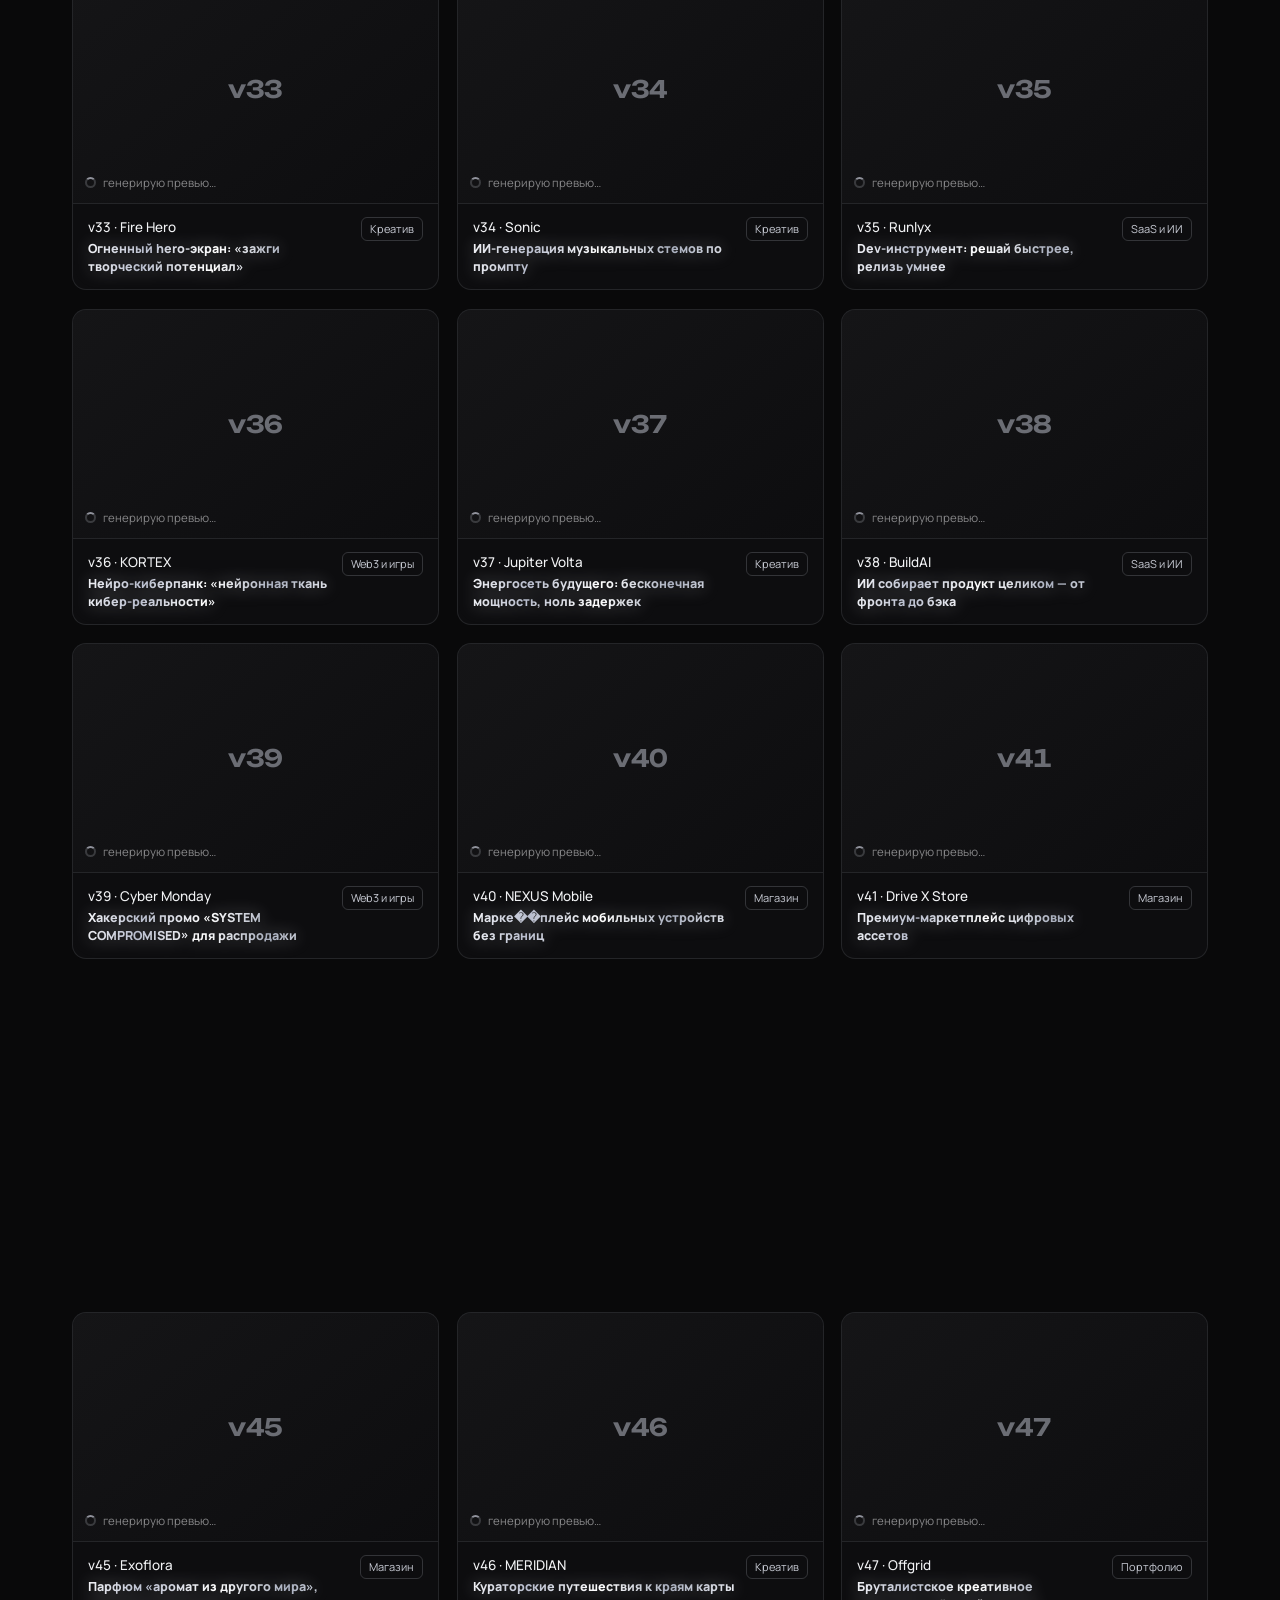
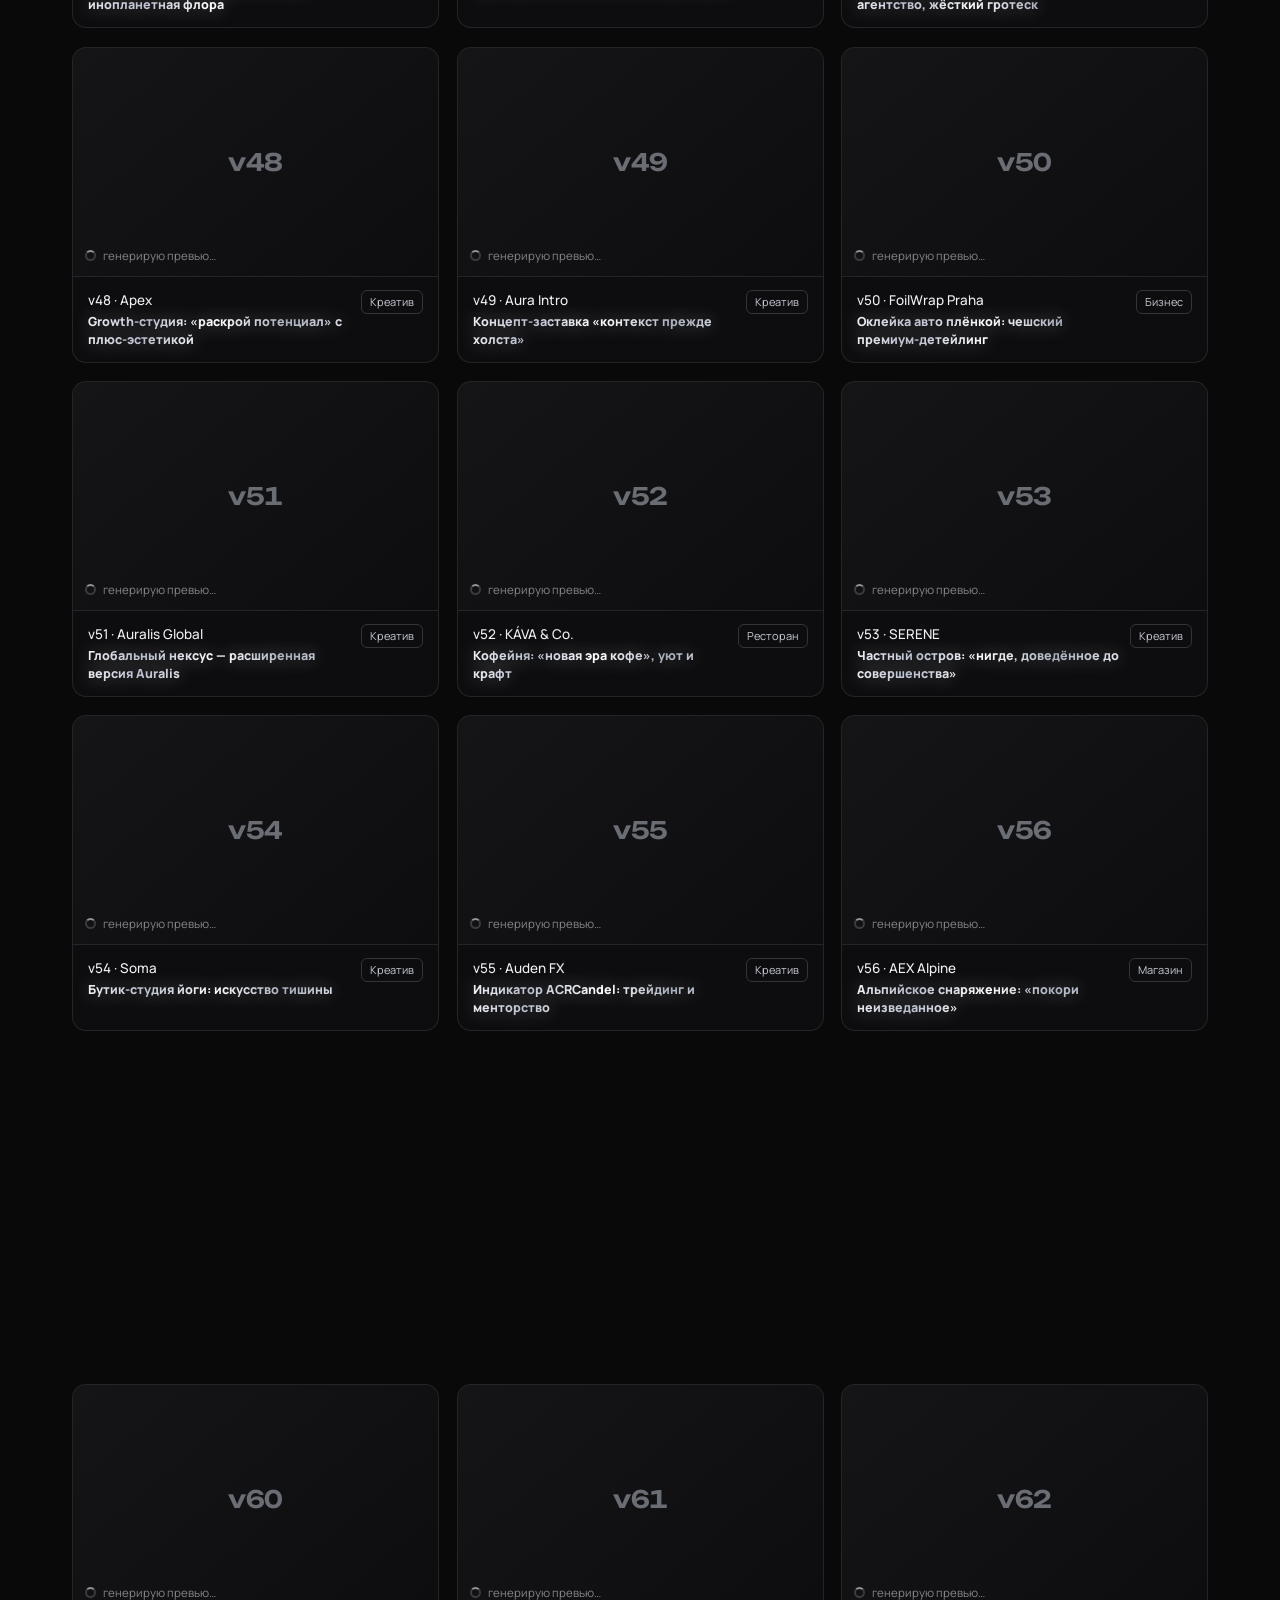
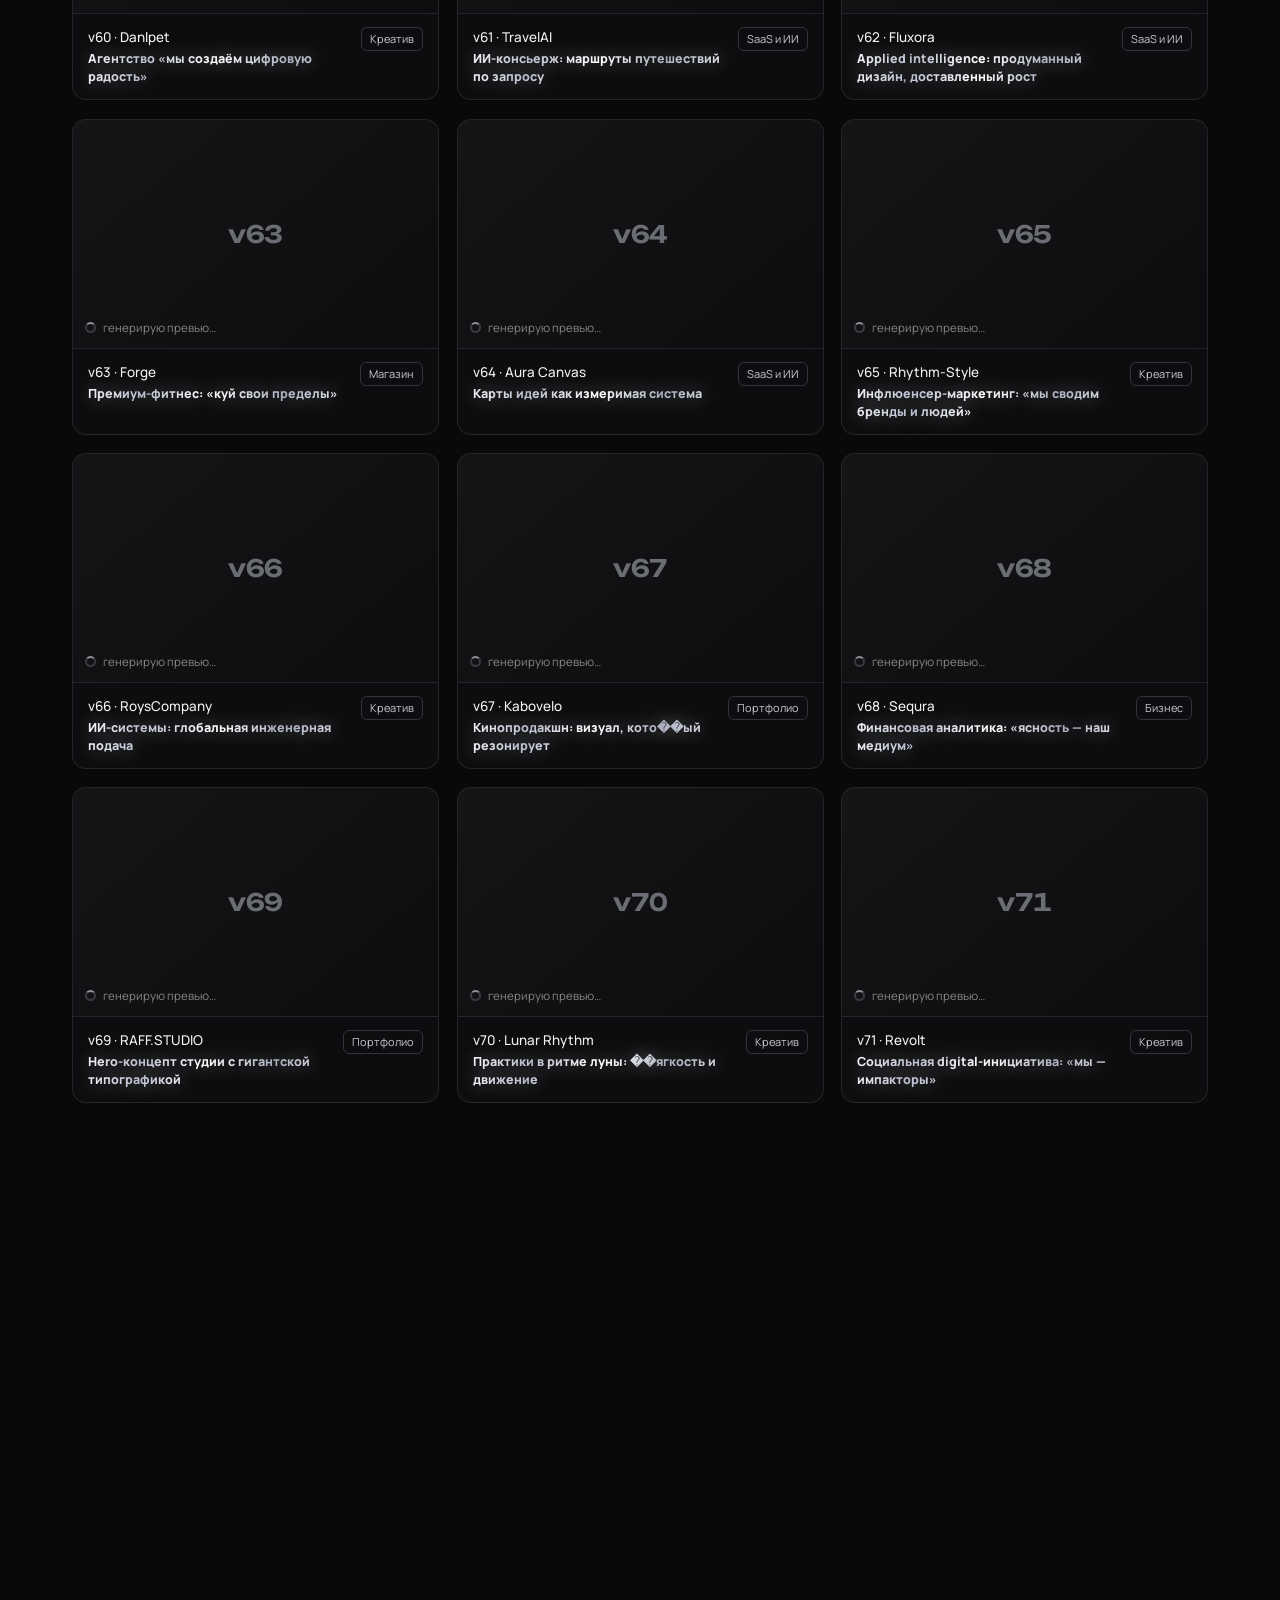
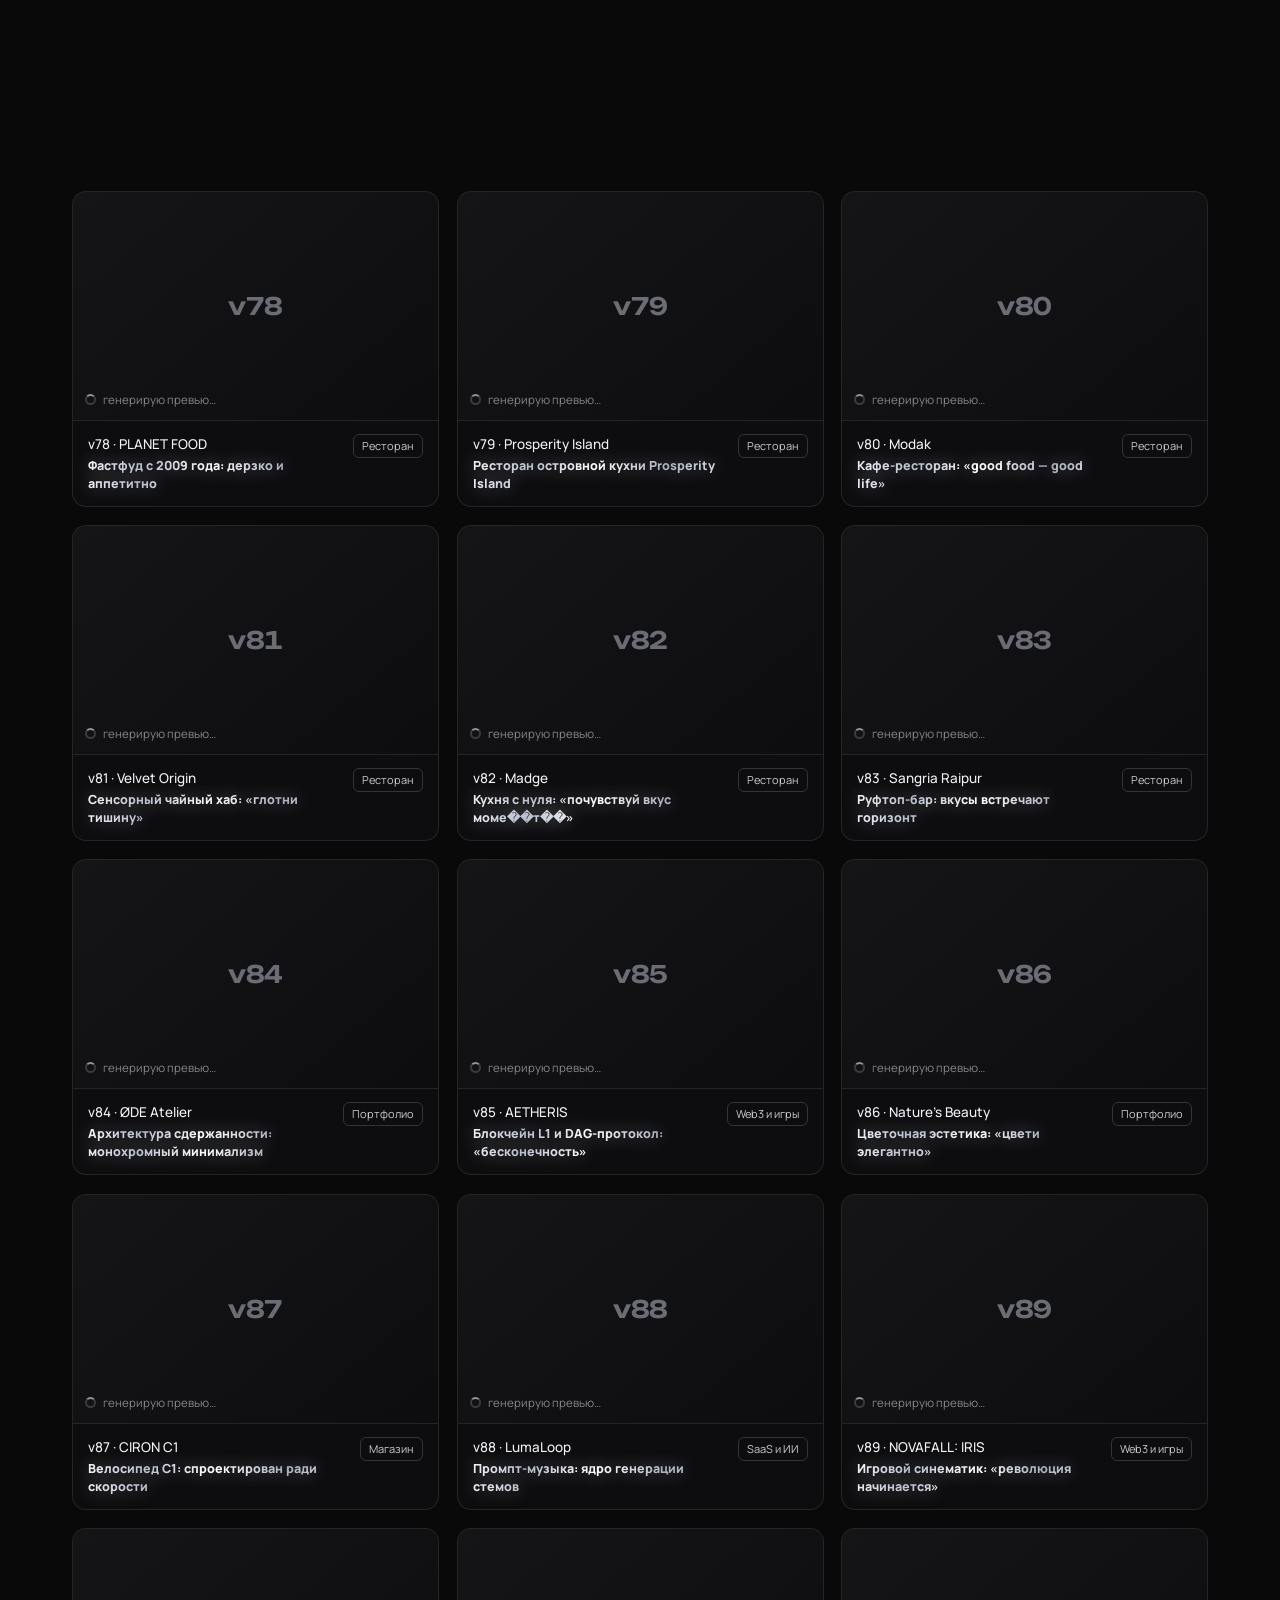
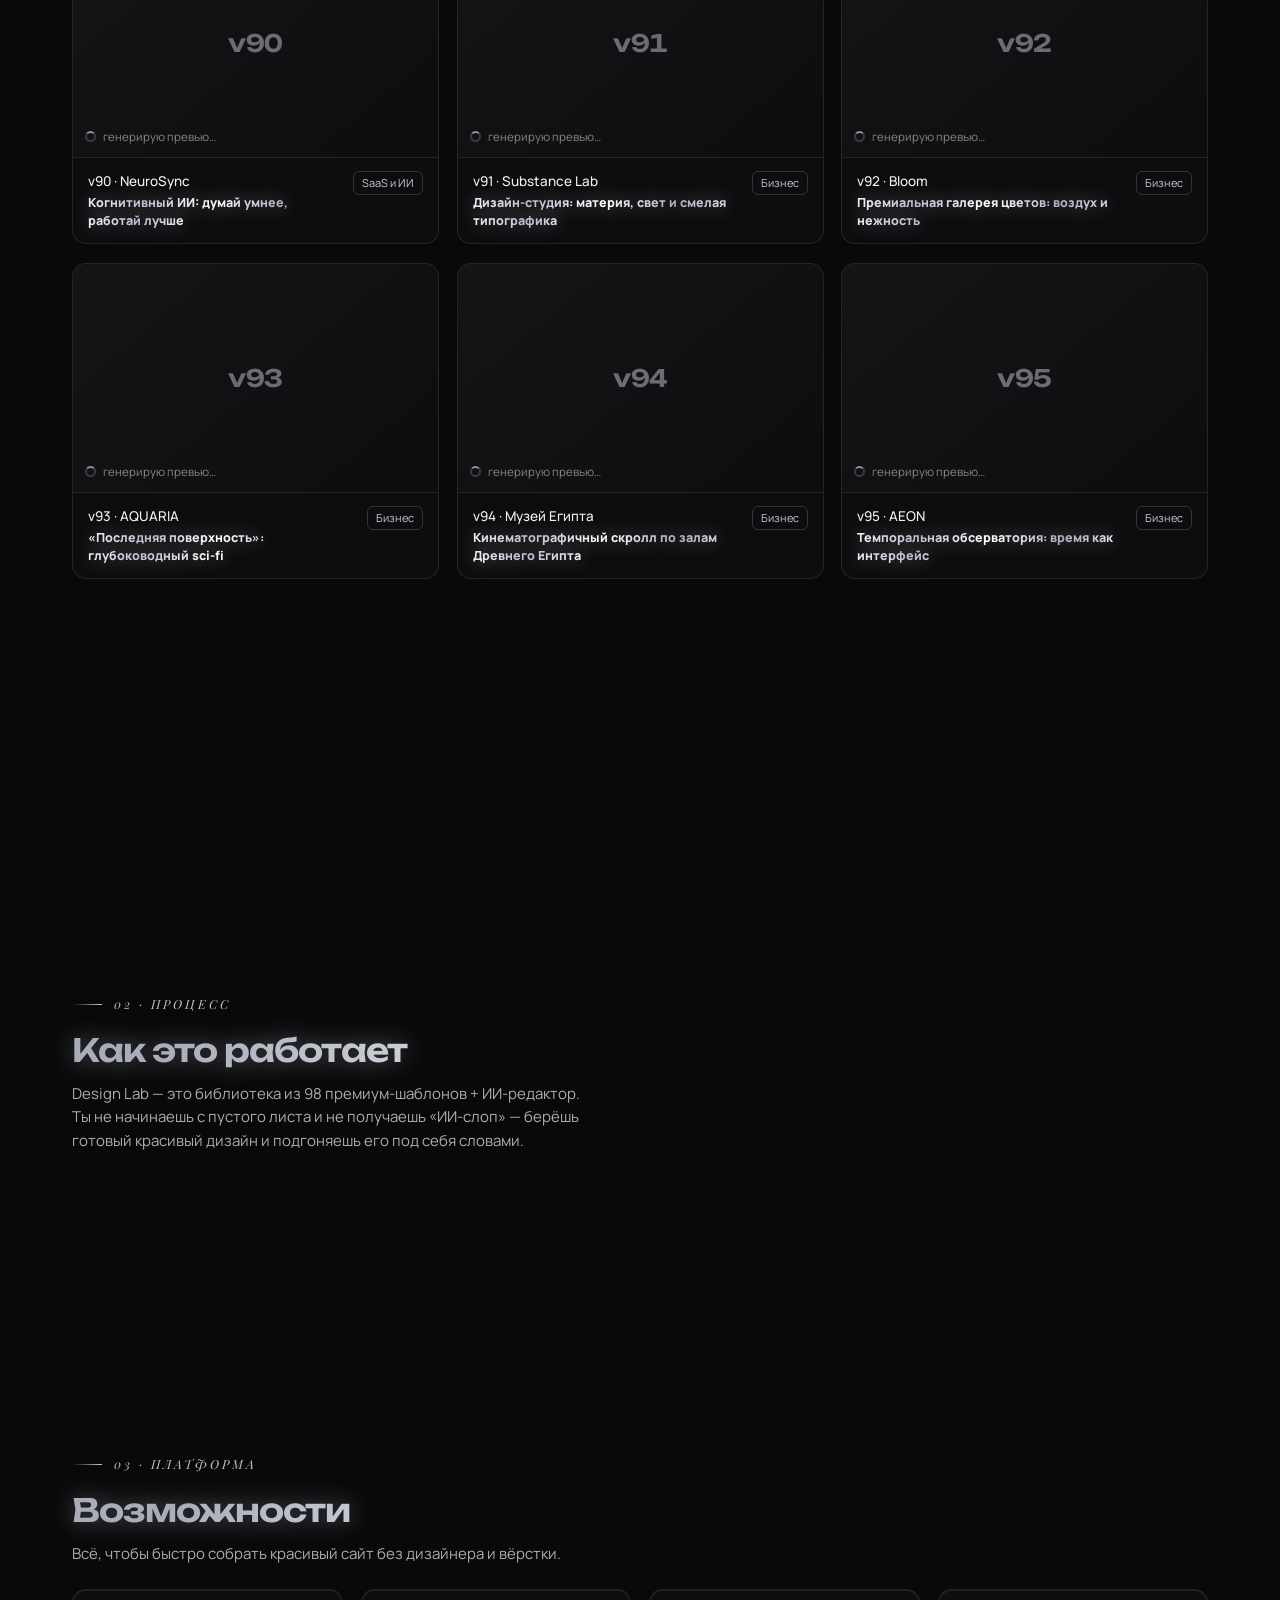
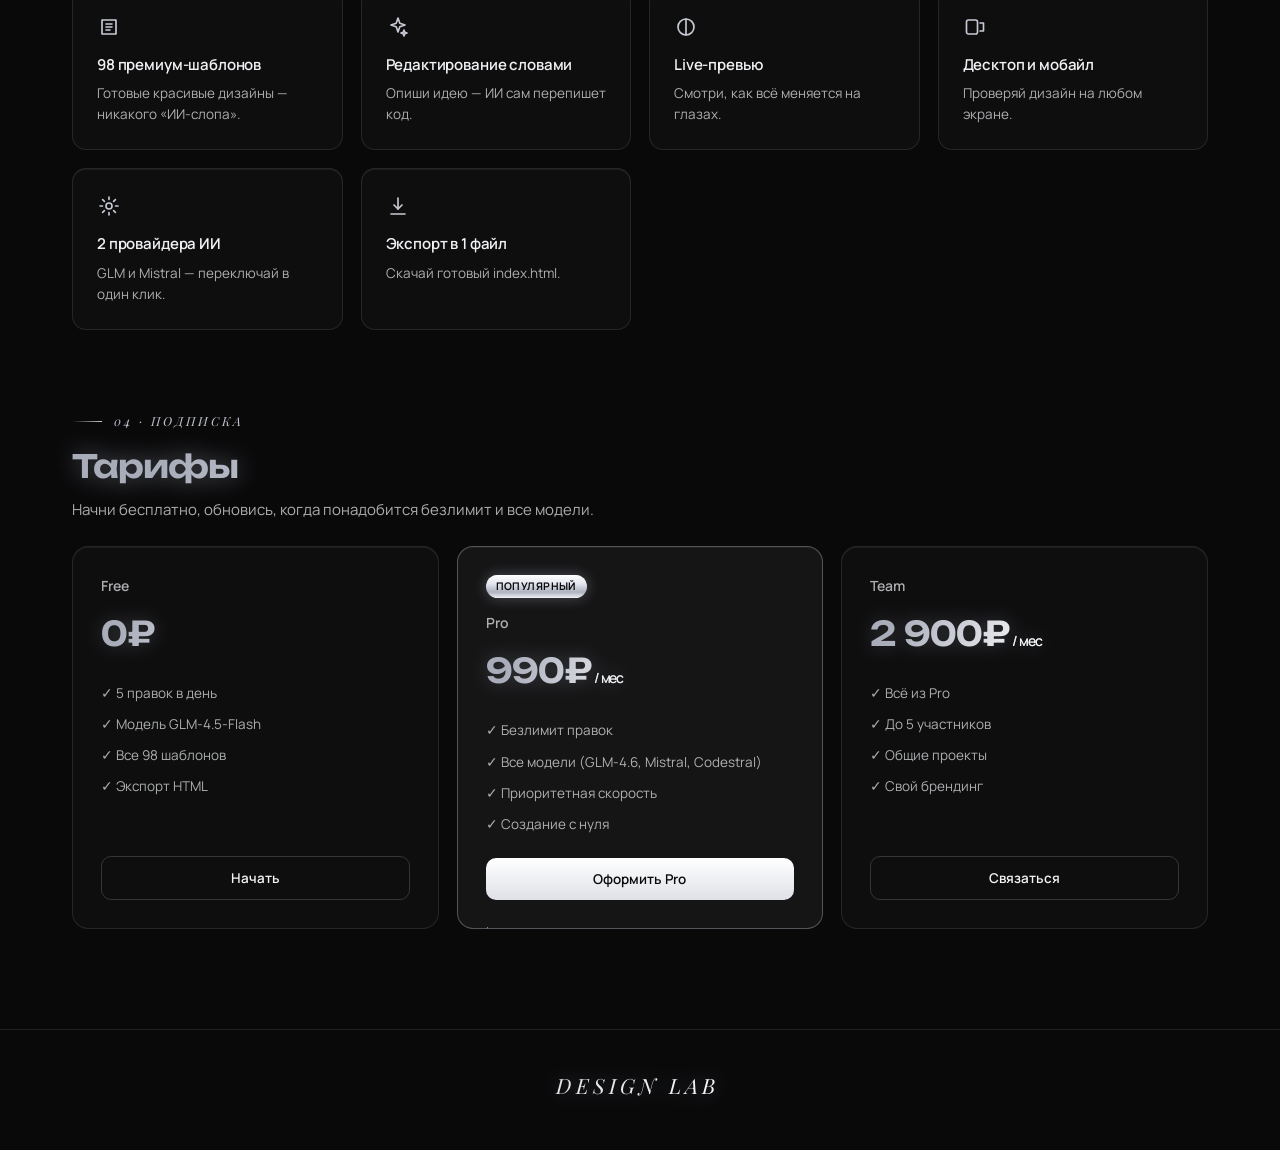
==== commit 93d13653: "Add files via upload" ====
--- a/frontend/index.html
+++ b/frontend/index.html
@@ -5,7 +5,9 @@
 <meta name="viewport" content="width=device-width, initial-scale=1.0" />
 <title>Design Lab — Красивые сайты с ИИ</title>
 <meta name="description" content="Design Lab — выбери премиум-шаблон или начни с нуля, опиши идею — и ИИ перепишет дизайн на глазах." />
-<link rel="icon" href="data:image/svg+xml,%3Csvg xmlns='http://www.w3.org/2000/svg' viewBox='0 0 64 64'%3E%3Cdefs%3E%3ClinearGradient id='g' x1='0' y1='0' x2='1' y2='1'%3E%3Cstop offset='0' stop-color='%23ffffff'/%3E%3Cstop offset='.45' stop-color='%23d9dce5'/%3E%3Cstop offset='.72' stop-color='%23989ba6'/%3E%3Cstop offset='1' stop-color='%23f1f2f6'/%3E%3C/linearGradient%3E%3C/defs%3E%3Crect width='64' height='64' rx='15' fill='%230a0a0c'/%3E%3Crect x='1' y='1' width='62' height='62' rx='14' fill='none' stroke='%233c3c45' stroke-width='1.5'/%3E%3Cg font-family='Georgia,serif' fill='url(%23g)'%3E%3Ctext x='10' y='37' font-size='36'%3ED%3C/text%3E%3Ctext x='29' y='57' font-size='36'%3EL%3C/text%3E%3Ctext x='14' y='58' font-size='16' font-style='italic'%3E%26amp%3B%3C/text%3E%3C/g%3E%3C/svg%3E" />
+<link rel="icon" type="image/svg+xml" href="data:image/svg+xml,%3Csvg xmlns='http://www.w3.org/2000/svg' viewBox='0 0 64 64'%3E%3Cdefs%3E%3ClinearGradient id='g' x1='0' y1='0' x2='0' y2='1'%3E%3Cstop offset='0' stop-color='%23ffffff'/%3E%3Cstop offset='.4' stop-color='%23f2f4f9'/%3E%3Cstop offset='.68' stop-color='%238f929d'/%3E%3Cstop offset='1' stop-color='%23f8f9fd'/%3E%3C/linearGradient%3E%3ClinearGradient id='b' x1='0' y1='0' x2='1' y2='1'%3E%3Cstop offset='0' stop-color='%2326262c'/%3E%3Cstop offset='.45' stop-color='%23131316'/%3E%3Cstop offset='1' stop-color='%231c1c22'/%3E%3C/linearGradient%3E%3C/defs%3E%3Crect width='64' height='64' rx='14' fill='url(%23b)'/%3E%3Crect x='1.25' y='1.25' width='61.5' height='61.5' rx='13' fill='none' stroke='%234a4a55' stroke-width='1.4'/%3E%3Cg font-family='Georgia,%20Times New Roman,serif' fill='url(%23g)' text-anchor='middle'%3E%3Ctext x='15' y='41' font-size='25' font-weight='600'%3ED%3C/text%3E%3Ctext x='32' y='40' font-size='15' font-style='italic'%3E%26amp%3B%3C/text%3E%3Ctext x='49.5' y='41' font-size='25' font-weight='600'%3EL%3C/text%3E%3C/g%3E%3C/svg%3E" />
+<link rel="apple-touch-icon" href="data:image/svg+xml,%3Csvg xmlns='http://www.w3.org/2000/svg' viewBox='0 0 64 64'%3E%3Cdefs%3E%3ClinearGradient id='g' x1='0' y1='0' x2='0' y2='1'%3E%3Cstop offset='0' stop-color='%23ffffff'/%3E%3Cstop offset='.68' stop-color='%238f929d'/%3E%3Cstop offset='1' stop-color='%23f8f9fd'/%3E%3C/linearGradient%3E%3C/defs%3E%3Crect width='64' height='64' rx='14' fill='%23131316'/%3E%3Cg font-family='Georgia,serif' fill='url(%23g)' text-anchor='middle'%3E%3Ctext x='15' y='41' font-size='25' font-weight='600'%3ED%3C/text%3E%3Ctext x='32' y='40' font-size='15' font-style='italic'%3E%26amp%3B%3C/text%3E%3Ctext x='49.5' y='41' font-size='25' font-weight='600'%3EL%3C/text%3E%3C/g%3E%3C/svg%3E" />
+<meta name="theme-color" content="#09090a" />
 <link rel="preconnect" href="https://fonts.googleapis.com" />
 <link rel="preconnect" href="https://fonts.gstatic.com" crossorigin />
 <link rel="preconnect" href="https://s.wordpress.com" />
@@ -15,7 +17,7 @@
   --bg:#09090a;--bg-2:#0d0d0f;
   --surface:rgba(255,255,255,.024);--surface-2:rgba(255,255,255,.05);--surface-3:rgba(255,255,255,.08);
   --border:rgba(205,208,219,.12);--border-2:rgba(205,208,219,.20);--border-3:rgba(205,208,219,.34);
-  --text:#f1f2f4;--muted:rgba(241,242,244,.56);--faint:rgba(241,242,244,.34);
+  --text:#f1f2f4;--muted:rgba(241,242,244,.70);--faint:rgba(241,242,244,.52);
   --white:#fafafa;
   --silver:#c8cbd4;--silver-dim:#9396a1;--silver-bright:#eef0f5;
   --chrome:linear-gradient(180deg,#ffffff,#e3e6ee 38%,#aeb2bf 74%,#eef0f6);
@@ -62,19 +64,26 @@
   html.cursor-on #cursorDot,html.cursor-on #cursorRing,html.cursor-on #cursorGlow{display:block}
 }
 
-.nav{position:sticky;top:0;z-index:50;display:grid;grid-template-columns:1fr auto 1fr;align-items:center;padding:16px 32px;background:rgba(9,9,10,.72);backdrop-filter:blur(16px) saturate(1.2);-webkit-backdrop-filter:blur(16px) saturate(1.2);border-bottom:1px solid var(--border)}
+.nav{position:sticky;top:0;z-index:900;display:grid;grid-template-columns:1fr auto 1fr;align-items:center;padding:16px 32px;background:rgba(9,9,10,.82);backdrop-filter:blur(18px) saturate(1.25);-webkit-backdrop-filter:blur(18px) saturate(1.25);border-bottom:1px solid var(--border);isolation:isolate;transition:background .28s var(--ease),border-color .28s var(--ease),box-shadow .28s var(--ease),padding .28s var(--ease)}
+/* непрозрачная подложка: шапка никогда не сливается с контентом при скролле */
+.nav::before{content:"";position:absolute;inset:0;z-index:-1;background:linear-gradient(180deg,rgba(6,6,8,.96) 0%,rgba(8,8,10,.92) 70%,rgba(9,9,11,.86) 100%);opacity:0;transition:opacity .28s var(--ease);pointer-events:none}
+.nav.scrolled{background:rgba(7,7,9,.94);border-bottom-color:var(--border-2);box-shadow:0 10px 30px -18px rgba(0,0,0,.95),0 1px 0 rgba(255,255,255,.04) inset;padding:11px 32px}
+.nav.scrolled::before{opacity:1}
+.nav>*{position:relative;z-index:1}
+@supports not ((backdrop-filter:blur(1px)) or (-webkit-backdrop-filter:blur(1px))){.nav{background:rgba(7,7,9,.98)}}
 .brand{display:flex;align-items:center;gap:10px;font-size:15px;font-weight:600;letter-spacing:-.01em;justify-self:start}
 /* ===== brand logo — exact copy of the Design&Lab logo spec (118px art, scaled to 38px) ===== */
 .brand .logo-fit{position:relative;width:38px;height:38px;flex:none}
 .brand .logo{position:absolute;top:0;left:0;width:118px;height:118px;border-radius:26px;transform:scale(.32203);transform-origin:0 0;background:linear-gradient(150deg,#26262c 0%,#131316 40%,#08080a 66%,#1c1c22 100%);box-shadow:inset 0 2px 1px rgba(255,255,255,.22),inset 0 -2px 2px rgba(255,255,255,.05),inset 2px 0 2px rgba(255,255,255,.07),0 8px 26px rgba(0,0,0,.7),0 0 44px rgba(200,210,240,.10);font-family:'Playfair Display',Georgia,'Times New Roman',serif;transition:transform .55s cubic-bezier(.22,1,.36,1),box-shadow .55s cubic-bezier(.22,1,.36,1);animation:dlLgBreathe 6s ease-in-out infinite}
 @keyframes dlLgBreathe{0%,100%{box-shadow:inset 0 2px 1px rgba(255,255,255,.20),inset 0 -2px 2px rgba(255,255,255,.05),0 8px 26px rgba(0,0,0,.7),0 0 30px rgba(200,210,240,.10)}50%{box-shadow:inset 0 2px 1px rgba(255,255,255,.26),inset 0 -2px 2px rgba(255,255,255,.06),0 8px 26px rgba(0,0,0,.7),0 0 50px rgba(214,220,240,.34)}}
 .brand:hover .logo{transform:scale(.32203) rotate(-4deg) scale(1.07);animation:none;box-shadow:inset 0 2px 1px rgba(255,255,255,.3),0 10px 30px rgba(0,0,0,.75),0 0 60px rgba(214,220,240,.5)}
-.brand .logo .lg{position:absolute;line-height:1;background:linear-gradient(168deg,#ffffff 6%,#eef0f5 28%,#8a8d97 56%,#f6f7fb 96%);-webkit-background-clip:text;background-clip:text;-webkit-text-fill-color:transparent;filter:drop-shadow(0 2px 3px rgba(0,0,0,.75));transition:transform .55s cubic-bezier(.22,1,.36,1)}
-.brand .logo .lg.d{top:14px;left:20px;font-size:62px;font-weight:600;z-index:1}
-.brand .logo .lg.l{bottom:14px;right:22px;font-size:62px;font-weight:600;z-index:2}
-.brand .logo .lg.amp{bottom:26px;left:30px;font-size:26px;font-weight:500;z-index:3;font-style:italic;filter:drop-shadow(0 0 8px rgba(214,220,240,.35)) drop-shadow(0 1px 2px rgba(0,0,0,.8))}
-.brand:hover .logo .lg.d{transform:translate(-1.5px,-1.5px)}
-.brand:hover .logo .lg.l{transform:translate(1.5px,1.5px)}
+/* Монограмма D&L — векторная, строго по центру, без рассынания букв */
+.brand .logo .mark{position:absolute;inset:0;width:100%;height:100%;z-index:3;overflow:visible;pointer-events:none;filter:drop-shadow(0 2px 3px rgba(0,0,0,.72))}
+.brand .logo .mark text{font-family:'Playfair Display',Georgia,'Times New Roman',serif;text-anchor:middle;dominant-baseline:alphabetic;fill:url(#lgMarkGrad);paint-order:stroke fill}
+.brand .logo .mark .mk-l1,.brand .logo .mark .mk-l2{font-size:46px;font-weight:600;letter-spacing:0}
+.brand .logo .mark .mk-amp{font-size:27px;font-weight:500;font-style:italic;opacity:.95}
+.brand .logo .mark .mk-g{transform-origin:59px 59px;transition:transform .55s cubic-bezier(.22,1,.36,1)}
+.brand:hover .logo .mark .mk-g{transform:scale(1.045)}
 .brand .logo .shine{position:absolute;inset:0;border-radius:inherit;overflow:hidden;pointer-events:none;z-index:4}
 .brand .logo .shine::before{content:"";position:absolute;inset:-45%;background:linear-gradient(115deg,transparent 38%,rgba(255,255,255,.20) 48%,rgba(255,255,255,.05) 53%,transparent 64%);transform:translateX(-90%) skewX(-8deg);animation:dlLgSheen 7s cubic-bezier(.45,.05,.55,.95) infinite}
 @keyframes dlLgSheen{0%,58%{transform:translateX(-90%) skewX(-8deg)}100%{transform:translateX(90%) skewX(-8deg)}}
@@ -151,7 +160,7 @@
 .card::before{content:"";position:absolute;inset:0;z-index:4;pointer-events:none;background:linear-gradient(120deg,transparent 40%,rgba(232,234,240,.1) 50%,transparent 60%);transform:translateX(-130%);opacity:0;transition:transform .75s var(--ease),opacity .3s var(--ease)}
 .card:hover::before{transform:translateX(130%);opacity:1}
 .card .ph{position:relative;aspect-ratio:16/10;background:linear-gradient(140deg,#151517,#0d0d0f);display:flex;align-items:center;justify-content:center;overflow:hidden}
-.card .num{font-family:var(--display);font-size:24px;font-weight:600;color:rgba(210,213,225,.13);letter-spacing:-.02em}
+.card .num{font-family:var(--display);font-size:24px;font-weight:600;color:rgba(214,218,232,.46);letter-spacing:-.02em}
 .card .load{position:absolute;bottom:12px;left:12px;display:flex;align-items:center;gap:7px;font-size:11.5px;color:var(--faint)}
 .card .sp{width:11px;height:11px;border:2px solid rgba(200,203,216,.22);border-top-color:rgba(200,203,216,.7);border-radius:50%;animation:spin 1s linear infinite}
 .card .thumb{position:absolute;inset:0;width:100%;height:100%;object-fit:cover;object-position:top center;opacity:0;transition:opacity .5s var(--ease),transform .6s var(--ease)}
@@ -390,7 +399,17 @@
 .modal .box p{color:var(--muted);font-size:14px;margin-bottom:18px;line-height:1.55}
 .modal .box .fld{width:100%;background:var(--surface);border:1px solid var(--border);border-radius:11px;padding:12px 14px;color:var(--text);font-size:14px;outline:none;margin-bottom:12px}
 .modal .box .fld:focus{border-color:var(--border-3)}
-.modal .close{position:absolute;top:16px;right:16px;color:var(--muted)}
+/* Кнопка «Войти через GitHub» в модалке входа */
+.dl-gh-login{display:flex;width:100%;align-items:center;justify-content:center;gap:9px;padding:12px 14px;margin-bottom:14px;border-radius:11px;font-size:14px;font-weight:600;letter-spacing:-.01em;color:#0d0d10;background:linear-gradient(180deg,#ffffff,#e7e9f0 62%,#d3d6e0);border:1px solid rgba(255,255,255,.5);box-shadow:0 6px 20px -8px rgba(0,0,0,.8),inset 0 1px 0 rgba(255,255,255,.7);transition:transform .18s var(--ease),box-shadow .18s var(--ease),filter .18s var(--ease)}
+.dl-gh-login:hover{transform:translateY(-1px);box-shadow:0 10px 26px -8px rgba(0,0,0,.85),inset 0 1px 0 rgba(255,255,255,.8)}
+.dl-gh-login:active{transform:translateY(0)}
+.dl-gh-login[disabled]{opacity:.6;cursor:progress;transform:none}
+.dl-gh-login svg{flex:none}
+.dl-auth-or{position:relative;text-align:center;margin:0 0 14px}
+.dl-auth-or::before{content:"";position:absolute;left:0;right:0;top:50%;height:1px;background:var(--border)}
+.dl-auth-or span{position:relative;padding:0 10px;background:#141416;color:var(--faint);font-size:12px;letter-spacing:.01em}
+.modal .close{position:absolute;top:10px;right:10px;width:44px;height:44px;min-width:44px;display:flex;align-items:center;justify-content:center;border-radius:10px;color:var(--text);background:none;border:0;cursor:pointer;font-size:20px;line-height:1;transition:background .16s var(--ease),color .16s var(--ease)}
+.modal .close:hover{background:rgba(255,255,255,.08);color:#fff}
 .modal .close:hover{color:var(--text)}
 .toast{position:fixed;bottom:22px;left:50%;transform:translateX(-50%) translateY(20px);z-index:300;background:#141416;border:1px solid var(--border-2);padding:11px 18px;border-radius:11px;font-size:13.5px;color:var(--text);opacity:0;transition:.3s var(--ease);pointer-events:none}
 .toast.on{opacity:1;transform:translateX(-50%) translateY(0)}
@@ -424,9 +443,7 @@
     <div class="brand">
       <span class="logo-fit" aria-hidden="true"><span class="logo">
         <svg class="trace" viewBox="0 0 118 118" preserveAspectRatio="none"><defs><linearGradient id="lgTraceGrad" x1="0" y1="0" x2="1" y2="1"><stop offset="0" stop-color="#ffffff"/><stop offset=".5" stop-color="#d3d6e2"/><stop offset="1" stop-color="#9a9da8"/></linearGradient></defs><rect class="tr-base" x="2" y="2" width="114" height="114" rx="24" pathLength="456"/><rect class="tr-run" x="2" y="2" width="114" height="114" rx="24" pathLength="456"/></svg>
-        <span class="lg d">D</span>
-        <span class="lg amp">&amp;</span>
-        <span class="lg l">L</span>
+        <svg class="mark" viewBox="0 0 118 118" aria-hidden="true"><defs><linearGradient id="lgMarkGrad" x1="0" y1="0" x2="0" y2="1"><stop offset="0" stop-color="#ffffff"/><stop offset=".38" stop-color="#f2f4f9"/><stop offset=".66" stop-color="#8f929d"/><stop offset="1" stop-color="#f8f9fd"/></linearGradient></defs><g class="mk-g"><text class="mk-l1" x="27" y="75">D</text><text class="mk-amp" x="59" y="73">&amp;</text><text class="mk-l2" x="91" y="75">L</text></g></svg>
         <i class="shine"></i>
       </span></span>
       <div class="brand-name" aria-label="Design&amp;Lab"><span class="bn-ch">D</span><span class="bn-ex e1"><span>esign</span></span><span class="bn-amp">&amp;</span><span class="bn-ch bn-l">L</span><span class="bn-ex e2"><span>ab</span></span></div>
@@ -439,7 +456,7 @@
     </div>
     <div class="nav-cta">
       <button class="btn-ghost" id="authBtn" onclick="openAuth()">Войти</button>
-      <button class="btn-solid" onclick="scrollTo2('gallery')">Начать бесплатно</button>
+      <button class="btn-solid" id="ctaBtn" onclick="scrollTo2('gallery')">Начать бесплатно</button>
     </div>
   </nav>
   <header class="hero">
@@ -467,7 +484,7 @@
     <h2 class="sec-title">Как это работает</h2>
     <p class="sec-sub" style="margin-bottom:24px">Design Lab — это библиотека из 98 премиум-шаблонов + ИИ-редактор. Ты не начинаешь с пустого листа и не получаешь «ИИ-слоп» — берёшь готовый красивый дизайн и подгоняешь его под себя словами.</p>
     <div class="steps">
-      <div class="step"><div class="n">1</div><h3>Выбери основу</h3><p>Возьми один из 98 шаблонов — или просто опиши идею в строке на главном экране и начни с чистого холста.</p></div>
+      <div class="step"><div class="n">1</div><h3>Выбери основу</h3><p>Возьми один из 98 шаблонов — или просто опиши идею в строке на главном экране и начни с чи����того холста.</p></div>
       <div class="step"><div class="n">2</div><h3>Опиши идею</h3><p>В чате напиши, что менять: текст, цвета, шрифты, разделы, тон. Можно шаг за шагом.</p></div>
       <div class="step"><div class="n">3</div><h3>Смотри и скачивай</h3><p>ИИ переписывает дизайн на глазах в правом окне. Понравилось — скачай готовый HTML одним файлом.</p></div>
     </div>
@@ -591,7 +608,7 @@
 let currentModel=localStorage.getItem('dl_model')||'or-gemma4';
 if(!MODELS[currentModel])currentModel='or-gemma4';
 const NAMES={1:"INK",2:"Axisform",3:"NEXUS Arcade",4:"Vektor",5:"Nexus Defense",6:"Novi",7:"BIRKA",8:"Nexura",9:"Vectra",10:"Novi Alt",11:"Suzuki Moto",12:"VELOS",13:"Auralis",14:"Asterix",15:"simple.ai",16:"Cadence",17:"MenoMorph",18:"Velvet",19:"RI Consulting",20:"Aero",21:"SignalOS",22:"VALER",23:"ioty",24:"ATLAS",25:"Nexora",26:"Nexus Mind",27:"NODEX",28:"Luminous",29:"PitchwithAI",30:"Signalis",31:"DesignFlow",32:"HubFit",33:"Fire Hero",34:"Sonic",35:"Runlyx",36:"KORTEX",37:"Jupiter Volta",38:"BuildAI",39:"Cyber Monday",40:"NEXUS Mobile",41:"Drive X Store",42:"Neon Oiran",43:"AURA VR",44:"GENESIS",45:"Exoflora",46:"MERIDIAN",47:"Offgrid",48:"Apex",49:"Aura Intro",50:"FoilWrap Praha",51:"Auralis Global",52:"KÁVA & Co.",53:"SERENE",54:"Soma",55:"Auden FX",56:"AEX Alpine",57:"MONOLITH",58:"Ankush Mehra",59:"Positiv+",60:"Danlpet",61:"TravelAI",62:"Fluxora",63:"Forge",64:"Aura Canvas",65:"Rhythm-Style",66:"RoysCompany",67:"Kabovelo",68:"Sequra",69:"RAFF.STUDIO",70:"Lunar Rhythm",71:"Revolt",72:"Lumière Films",73:"CharisLooks",74:"MarineElite",75:"The Estate",76:"Dinevo",77:"Estetico Café",78:"PLANET FOOD",79:"Prosperity Island",80:"Modak",81:"Velvet Origin",82:"Madge",83:"Sangria Raipur",84:"ØDE Atelier",85:"AETHERIS",86:"Nature's Beauty",87:"CIRON C1",88:"LumaLoop",89:"NOVAFALL: IRIS",90:"NeuroSync",91:"Substance Lab",92:"Bloom",93:"AQUARIA",94:"Музей Египта",95:"AEON",96:"Koisei",97:"CoinCompass",98:"Ла Мартина"};
-const DESC={1:"WebGL-флюид: живые чернила тянутся за курсором",2:"Независимая дизайн-студия: строгая сетка, крупная типографика",3:"«Аркада идей»: дерзкие заголовки и неоновая динамика",4:"ИИ-инфраструктура: «системы, что думают быстрее тебя»",5:"Sci-fi «оборонная сеть» с HUD-эстетикой и глитчем",6:"Автоматизация соцсетей: разговоры превращаются в рост",7:"Премиум-агентство outdoor-продаж, уверенный тон",8:"Рекламные креативы с фокусом на конверсию и рост",9:"Digital-агентство: «мы проектируем ускорение»",10:"Альтернативная версия платформы Novi",11:"Драйвовый промо мотоцикла: характер, скорость, эмоция",12:"«Межзвёздная логистика»: тёмный космический sci-fi",13:"Креативные экосистемы глобального масштаба",14:"Студия веб-опыта: «строим веб завтрашнего дня»",15:"Агентный ИИ-маркетинг и автономный рост",16:"Revenue-платформа: аналитика выручки в одном экране",17:"Health-tech: трекинг данных организма и изменений",18:"Минималистичная бархатная заставка-приветствие",19:"ИИ-автоматизация бизнеса: умные системы, больший возврат",20:"Визуальная веб-разработка: лёгкая воздушная подача",21:"Live-сигналы, мгновенно превращённые в действия",22:"Капитал: «растить безжалостно, защищать абсолютно»",23:"Витрина глобальных IoT-стартапов и прорывов",24:"Коучинг руководителей: от оператора к владельцу",25:"Digital-продукты, которые приносят результат",26:"Образовательный лендинг «расширь сознание»",27:"Операционная система для корпоративного ИИ",28:"SEO-эксперты: заметность в поиске",29:"Продажи на автопилоте: ИИ-оркестрация сделок",30:"Observability: найди сигнал сквозь шум вовремя",31:"Дизайн → production-код автоматически",32:"Платформа для коучей: будущее тренерского бизнеса",33:"Огненный hero-экран: «зажги творческий потенциал»",34:"ИИ-генерация музыкальных стемов по промпту",35:"Dev-инструмент: решай быстрее, релизь умнее",36:"Нейро-киберпанк: «нейронная ткань кибер-реальности»",37:"Энергосеть будущего: бесконечная мощность, ноль задержек",38:"ИИ собирает продукт целиком — от фронта до бэка",39:"Хакерский промо «SYSTEM COMPROMISED» для распродажи",40:"Маркетплейс мобильных устройств без границ",41:"Премиум-маркетплейс цифровых ассетов",42:"Кибергейша: неоновый лендинг action-RPG",43:"Студия VR-игр и виртуальных миров",44:"«Интеллект, выращенный» — арт-манифест ИИ",45:"Парфюм «аромат из другого мира», инопланетная флора",46:"Кураторские путешествия к краям карты",47:"Бруталистское креативное агентство, жёсткий гротеск",48:"Growth-студия: «раскрой потенциал» с плюс-эстетикой",49:"Концепт-заставка «контекст прежде холста»",50:"Оклейка авто плёнкой: чешский премиум-детейлинг",51:"Глобальный нексус — расширенная версия Auralis",52:"Кофейня: «новая эра кофе», уют и крафт",53:"Частный остров: «нигде, доведённое до совершенства»",54:"Бутик-студия йоги: искусство тишины",55:"Индикатор ACRCandel: трейдинг и менторство",56:"Альпийское снаряжение: «покори неизведанное»",57:"Архитектурная студия: определяем цифровую форму",58:"Портфолио разработчика ИИ и голосовых агентов",59:"Бесшовный digital: liquid-эффекты и плавность",60:"Агентство «мы создаём цифровую радость»",61:"ИИ-консьерж: маршруты путешествий по запросу",62:"Applied intelligence: продуманный дизайн, доставленный рост",63:"Премиум-фитнес: «куй свои пределы»",64:"Карты идей как измеримая система",65:"Инфлюенсер-маркетинг: «мы сводим бренды и людей»",66:"ИИ-системы: глобальная инженерная подача",67:"Кинопродакшн: визуал, который резонирует",68:"Финансовая аналитика: «ясность — наш медиум»",69:"Hero-концепт студии с гигантской типографикой",70:"Практики в ритме луны: мягкость и движение",71:"Социальная digital-инициатива: «мы — импакторы»",72:"Люксовые свадебные фильмы и фотография",73:"Бьюти-студия: «мастерство и сердце»",74:"Яхт-центр: роскошь, приключения, незабываемые моменты",75:"Винодельня: «где вино встречает сезоны»",76:"Ресторан: элегантность встречает вкус",77:"Кафе: свежая еда, тёпл��е моменты",78:"Фастфуд с 2009 года: дерзко и аппетитно",79:"Ресторан островной кухни Prosperity Island",80:"Кафе-ресторан: «good food — good life»",81:"Сенсорный чайный хаб: «глотни тишину»",82:"Кухня с нуля: «почувствуй вкус момента»",83:"Руфтоп-бар: вкусы встречают горизонт",84:"Архитектура сдержанности: монохромный минимализм",85:"Блокчейн L1 и DAG-протокол: «бесконечность»",86:"Цветочная эстетика: «цвети элегантно»",87:"Велосипед C1: спроектирован ради скорости",88:"Промпт-музыка: ядро генерации стемов",89:"Игровой синематик: «революция начинается»",90:"Когнитивный ИИ: думай умнее, работай лучше",91:"Дизайн-студия: материя, свет и смелая типографика",92:"Премиальная галерея цветов: воздух и нежность",93:"«Последняя поверхность»: глубоководный sci-fi",94:"Кинематографичный скролл по залам Древнего Египта",95:"Темпоральная обсерватория: время как интерфейс",96:"Koisei: река, которая хранит память цв��тения",97:"Криптогид: курсы, портфели и сигналы рынка",98:"Кабанья в Сабанагранде: роскошь среди природы"};
+const DESC={1:"WebGL-флюид: живые чернила тянутся за курсором",2:"Независимая дизайн-студия: строгая сетка, крупная типографика",3:"«Аркада идей»: дерзкие з��головки и неоновая динамика",4:"ИИ-инфраструктура: «системы, что думают быстрее тебя»",5:"Sci-fi «оборонная сеть» с HUD-эстетикой и глитчем",6:"Автоматизация соцсетей: разговоры превращаются в рост",7:"Премиум-агентство outdoor-продаж, уверенный тон",8:"Рекламные креативы с фокусом на конверсию и рост",9:"Digital-агентство: «мы проектируем ускорение»",10:"Альтернативная версия платформы Novi",11:"Драйвовый промо мотоцикла: характер, скорость, эмоция",12:"«Межзвёздная логистика»: тёмный космический sci-fi",13:"Креативные экосистемы глобального масштаба",14:"Студия веб-опыта: «строим веб завтрашнего дня»",15:"Агентный ИИ-маркетинг и автономный рост",16:"Revenue-платформа: аналитика выручки в одном экране",17:"Health-tech: трекинг данных организма и изменений",18:"Минималистичная бархатная заставка-приветствие",19:"ИИ-автоматизация бизнеса: умные системы, больший возврат",20:"Визуальная веб-разработка: лёгкая воздушная подача",21:"Live-сигналы, мгновенно превращённые в действия",22:"Капитал: «растить безжалостно, защищать абсолютно»",23:"Витрина глобальных IoT-стартапов и прорывов",24:"Коучинг руководителей: от оператора к владельцу",25:"Digital-продукты, которые приносят результат",26:"Образовательный лендинг «расширь сознание»",27:"Операционная система для корпоративного ИИ",28:"SEO-эксперты: заметность в поиске",29:"Продажи на автопилоте: ИИ-оркестрация сделок",30:"Observability: найди сигнал сквозь шум вовремя",31:"Дизайн → production-код автоматически",32:"Платформа для коучей: будущее тренерского бизнеса",33:"Огненный hero-экран: «зажги творческий потенциал»",34:"ИИ-генерация музыкальных стемов по промпту",35:"Dev-инструмент: решай быстрее, релизь умнее",36:"Нейро-киберпанк: «нейронная ткань кибер-реальности»",37:"Энергосеть будущего: бесконечная мощность, ноль задержек",38:"ИИ собирает продукт целиком — от фронта до бэка",39:"Хакерский промо «SYSTEM COMPROMISED» для распродажи",40:"Марке��плейс мобильных устройств без границ",41:"Премиум-маркетплейс цифровых ассетов",42:"Кибергейша: неоновый лендинг action-RPG",43:"Студия VR-игр и виртуальных миров",44:"«Интеллект, выращенный» — арт-манифест ИИ",45:"Парфюм «аромат из другого мира», инопланетная флора",46:"Кураторские путешествия к краям карты",47:"Бруталистское креативное агентство, жёсткий гротеск",48:"Growth-студия: «раскрой потенциал» с плюс-эстетикой",49:"Концепт-заставка «контекст прежде холста»",50:"Оклейка авто плёнкой: чешский премиум-детейлинг",51:"Глобальный нексус — расширенная версия Auralis",52:"Кофейня: «новая эра кофе», уют и крафт",53:"Частный остров: «нигде, доведённое до совершенства»",54:"Бутик-студия йоги: искусство тишины",55:"Индикатор ACRCandel: трейдинг и менторство",56:"Альпийское снаряжение: «покори неизведанное»",57:"Архитектурная студия: определяем цифровую форму",58:"Портфолио разработчика ИИ и голосовых агентов",59:"Бесшовный digital: liquid-эффекты и плавность",60:"Агентство «мы создаём цифровую радость»",61:"ИИ-консьерж: маршруты путешествий по запросу",62:"Applied intelligence: продуманный дизайн, доставленный рост",63:"Премиум-фитнес: «куй свои пределы»",64:"Карты идей как измеримая система",65:"Инфлюенсер-маркетинг: «мы сводим бренды и людей»",66:"ИИ-системы: глобальная инженерная подача",67:"Кинопродакшн: визуал, кото��ый резонирует",68:"Финансовая аналитика: «ясность — наш медиум»",69:"Hero-концепт студии с гигантской типографикой",70:"Практики в ритме луны: ��ягкость и движение",71:"Социальная digital-инициатива: «мы — импакторы»",72:"Люксовые свадебные фильмы и фотография",73:"Бьюти-студия: «мастерство и сердце»",74:"Яхт-центр: роскошь, приключения, незабываемые моменты",75:"Винодельня: «где вино встречает сезоны»",76:"Ресторан: элегантность встречает вкус",77:"Кафе: свежая еда, тёпл��е моменты",78:"Фастфуд с 2009 года: дерзко и аппетитно",79:"Ресторан островной кухни Prosperity Island",80:"Кафе-ресторан: «good food — good life»",81:"Сенсорный чайный хаб: «глотни тишину»",82:"Кухня с нуля: «почувствуй вкус моме��т��»",83:"Руфтоп-бар: вкусы встречают горизонт",84:"Архитектура сдержанности: монохромный минимализм",85:"Блокчейн L1 и DAG-протокол: «бесконечность»",86:"Цветочная эстетика: «цвети элегантно»",87:"Велосипед C1: спроектирован ради скорости",88:"Промпт-музыка: ядро генерации стемов",89:"Игровой синематик: «революция начинается»",90:"Когнитивный ИИ: думай умнее, работай лучше",91:"Дизайн-студия: материя, свет и смелая типографика",92:"Премиальная галерея цветов: воздух и нежность",93:"«Последняя поверхность»: глубоководный sci-fi",94:"Кинематографичный скролл по залам Древнего Египта",95:"Темпоральная обсерватория: время как интерфейс",96:"Koisei: река, которая хранит памят�� цв��тения",97:"Криптогид: курсы, портфели и сигналы рынка",98:"Кабанья в Сабанагранде: роскошь среди природы"};
 function tplDesc(n){return DESC[n]||'Премиум-шаблон лендинга';}
 const TAGS=['\u043b\u0435\u043d\u0434\u0438\u043d\u0433','\u0442\u0451\u043c\u043d\u044b\u0439','\u043c\u0438\u043d\u0438\u043c\u0430\u043b\u0438\u0437\u043c','\u043f\u0440\u043e\u0434\u0443\u043a\u0442','\u0430\u0433\u0435\u043d\u0442\u0441\u0442\u0432\u043e','\u043f\u043e\u0440\u0442\u0444\u043e\u043b\u0438\u043e','SaaS','\u0441\u0442\u0430\u0440\u0442\u0430\u043f'];
 const FEATURES=[['\u25a3','98 \u043f\u0440\u0435\u043c\u0438\u0443\u043c-\u0448\u0430\u0431\u043b\u043e\u043d\u043e\u0432','\u0413\u043e\u0442\u043e\u0432\u044b\u0435 \u043a\u0440\u0430\u0441\u0438\u0432\u044b\u0435 \u0434\u0438\u0437\u0430\u0439\u043d\u044b \u2014 \u043d\u0438\u043a\u0430\u043a\u043e\u0433\u043e \u00ab\u0418\u0418-\u0441\u043b\u043e\u043f\u0430\u00bb.'],['\u2726','\u0420\u0435\u0434\u0430\u043a\u0442\u0438\u0440\u043e\u0432\u0430\u043d\u0438\u0435 \u0441\u043b\u043e\u0432\u0430\u043c\u0438','\u041e\u043f\u0438\u0448\u0438 \u0438\u0434\u0435\u044e \u2014 \u0418\u0418 \u0441\u0430\u043c \u043f\u0435\u0440\u0435\u043f\u0438\u0448\u0435\u0442 \u043a\u043e\u0434.'],['\u25d0','Live-\u043f\u0440\u0435\u0432\u044c\u044e','\u0421\u043c\u043e\u0442\u0440\u0438, \u043a\u0430\u043a \u0432\u0441\u0451 \u043c\u0435\u043d\u044f\u0435\u0442\u0441\u044f \u043d\u0430 \u0433\u043b\u0430\u0437\u0430\u0445.'],['\u21f2','\u0414\u0435\u0441\u043a\u0442\u043e\u043f \u0438 \u043c\u043e\u0431\u0430\u0439\u043b','\u041f\u0440\u043e\u0432\u0435\u0440\u044f\u0439 \u0434\u0438\u0437\u0430\u0439\u043d \u043d\u0430 \u043b\u044e\u0431\u043e\u043c \u044d\u043a\u0440\u0430\u043d\u0435.'],['\u2699','2 \u043f\u0440\u043e\u0432\u0430\u0439\u0434\u0435\u0440\u0430 \u0418\u0418','GLM \u0438 Mistral \u2014 \u043f\u0435\u0440\u0435\u043a\u043b\u044e\u0447\u0430\u0439 \u0432 \u043e\u0434\u0438\u043d \u043a\u043b\u0438\u043a.'],['\u2193','\u042d\u043a\u0441\u043f\u043e\u0440\u0442 \u0432 1 \u0444\u0430\u0439\u043b','\u0421\u043a\u0430\u0447\u0430\u0439 \u0433\u043e\u0442\u043e\u0432\u044b\u0439 index.html.']];
@@ -759,8 +776,8 @@
 '• Микро-детали: hover, :focus-visible, переходы 150–250ms; появление секций через IntersectionObserver (fade/slide 300–500ms).',
 '• Контент никогда не исчезает: НЕ задавай элементам opacity:0 в CSS по умолчанию — скрывай только классом, который добавляет JS перед анимацией (без JS всё должно быть видно).',
 '• Семантика и доступность: header/nav/main/section/footer, один h1, alt у картинок, <meta name=viewport>, lang="ru", контраст ≥ AA, @media (prefers-reduced-motion: reduce) отключает анимации, адаптив под мобильные.',
-'• ОХРАНЯЙ фирменные эффекты шаблона: WebGL, canvas, кастомный курсор, сложные анимации и их скрипты НЕ трогай, если запрос их не касается. Перекраска = замена цветов/CSS-переменных, а не удаление кода. Никогда не сокращай и не «упрощай» работающие скрипты.',
-'• Если сообщение пользователя — не запрос на создание или изменение сайта (приветствие, вопрос, болтовня) — НЕ возвращай HTML: ответь одной короткой дружелюбной фразой по-русски.',
+'• ОХРАН��Й фирменные эффекты шаблона: WebGL, canvas, кастомный курсор, сложные анимации и их скрипты НЕ трогай, если запрос их не касается. Перекраска = замена цветов/CSS-переменных, а не удаление кода. Никогда не сокращай и не «упрощай» работающие скрипты.',
+'• Если сообщение пользователя — не запрос на создание или изм��нение сайта (приветствие, вопрос, болтовня) — НЕ возвращай HTML: ответь одной короткой дружелюбной фразой по-русски.',
 '',
 'ФОРМАТ: верни ТОЛЬКО один цельный HTML-документ (<!DOCTYPE html> … </html>) со встроенными <style> и <script>. Без markdown, без ```, без пояснений.'
 ].join('\n');
@@ -1002,7 +1019,7 @@
 /* italic-caps eyebrows with silver shimmer */
 .eyebrow{display:flex;align-items:center;gap:12px;font-family:var(--ital);font-style:italic;text-transform:uppercase;letter-spacing:.24em;font-size:12.5px;margin-bottom:12px;color:var(--silver)}
 .eyebrow::before{content:"";width:30px;height:1px;background:linear-gradient(90deg,transparent,var(--silver));flex:0 0 auto}
-.eyebrow{background:linear-gradient(110deg,#8e919c 0%,#ffffff 40%,#c8cbd4 58%,#8e919c 100%);background-size:220% auto;-webkit-background-clip:text;background-clip:text;-webkit-text-fill-color:transparent;animation:sheen 6.5s linear infinite}
+.eyebrow{background:linear-gradient(110deg,#b6b9c4 0%,#ffffff 40%,#dfe2ea 58%,#b6b9c4 100%);background-size:220% auto;-webkit-background-clip:text;background-clip:text;-webkit-text-fill-color:transparent;animation:sheen 6.5s linear infinite}
 .eyebrow::before{-webkit-text-fill-color:initial}
 
 /* hero italic-caps word */
@@ -1420,7 +1437,7 @@
     }else if(html&&html.length>60){
       current.html=baseHtml;renderHtml(baseHtml);
       th.fail('Ответ оборвался');
-      addAI('\u26a0\ufe0f Ответ ИИ оборвался на середине (лимит длины у модели) — незакрытый документ оставил бы «пустоту», поэтому я вернул прежнюю версию сайта. Что помогает: попроси более точечную правку (одну секцию за раз) или переключись на Nemotron 550B / Gemma 4 31B — у них более длинный выход.',true);
+      addAI('\u26a0\ufe0f Ответ ИИ оборвался на середине (лимит длины у модели) — незакрыт��й документ оставил бы «пустоту», поэтому я вернул прежнюю версию сайта. Что помогает: попроси более точечную правку (одну секцию за раз) или переключись на Nemotron 550B / Gemma 4 31B — у них более длинный выход.',true);
     }else{
       th.fail('\u041c\u043e\u0434\u0435\u043b\u044c \u043d\u0435 \u0432\u0435\u0440\u043d\u0443\u043b\u0430 HTML');
       addAI(escapeHtml(out||'').slice(0,600)||'\u041c\u043e\u0434\u0435\u043b\u044c \u0432\u0435\u0440\u043d\u0443\u043b\u0430 \u043f\u0443\u0441\u0442\u043e\u0439 \u043e\u0442\u0432\u0435\u0442. \u041f\u043e\u043f\u0440\u043e\u0431\u0443\u0439 \u0441\u0444\u043e\u0440\u043c\u0443\u043b\u0438\u0440\u043e\u0432\u0430\u0442\u044c \u0442\u043e\u0447\u043d\u0435\u0435.');
@@ -1682,7 +1699,7 @@
       var uh=htmls[htmls.length-1];
       th.line('Читаю файл «'+uh.name+'» ('+Math.max(1,Math.round(String(uh.data).length/1024))+' КБ)\u2026','act','\u21ea');
       await sleep(350);
-      th.line('Разворачиваю твой шаблон на холсте\u2026','act','\u25b6');
+      th.line('Развора��иваю твой шаблон на холсте\u2026','act','\u25b6');
       /* КЛЮЧЕВОЙ ФИКС: выходим из режима «с нуля», работаем именно с файлом юзера */
       deployUserHtml(uh.name,uh.data);
       await sleep(450);
@@ -1701,7 +1718,7 @@
     }
     if(!text){
       th.done('Готово');
-      addAI('Файлы получил \u2713 Напиши, что с ними сделать — например, «сделай сайт в стиле этих фото».');
+      addAI('Файлы получил \u2713 Напиши, что с ними сделать — напр��мер, «сделай сайт в стиле этих фото».');
       return;
     }
     var baseHtml=current.html||(current.id?await tryFetch(current.id):starterHtml());
@@ -1720,7 +1737,7 @@
       }
     },flushThink);
     var html=extractHtml(out);
-    /* защита активного пути: обрыв (нет </html>) или подозрительное усыхание документа → возвращаем прежнюю версию */
+    /* защита активного пути: обрыв (нет </html>) или подоз��ительное усыхание документа → возвращаем прежнюю версию */
     var closed=/<\/html>\s*$/i.test(html)||/<\/body>/i.test(html);
     var shrunk=!scratchMode&&(baseHtml||'').length>20000&&html&&html.length<(baseHtml||'').length*0.3;
     if(html&&html.length>60&&closed&&!shrunk){
@@ -1730,7 +1747,7 @@
       current.html=baseHtml;renderHtml(baseHtml);
       th.fail(closed?'Ответ подозрительно короткий':'Ответ оборвался');
       addAI('\u26a0\ufe0f '+(closed
-        ?'ИИ вернул сильно укороченную версию сайта ('+Math.round(html.length/1000)+'К вместо '+Math.round((baseHtml||'').length/1000)+'К символов) — скорее всего, он потерял часть шаблона. Я откатил к прежней версии. Попробуй точечную правку («поменяй только цвета/секцию…») или другую модель.'
+        ?'ИИ вернул сильно укороченную версию сайта ('+Math.round(html.length/1000)+'К вместо '+Math.round((baseHtml||'').length/1000)+'К символов) — скорее всего, он потерял часть шаблона. Я откатил к прежне�� версии. Попробуй точечную правку («поменяй только цвета/секцию…») или другую модель.'
         :'Ответ ИИ оборвался на середине (лимит длины у модели) — незакрытый документ оставил бы «пустоту», поэтому я вернул прежнюю версию сайта. Попробуй более точечную правку или модель с длинным ответом.'),true);
     }else{
       th.fail('Модель не вернула HTML');
@@ -1746,7 +1763,7 @@
       var demo=demoTransform(text||'',base2);
       if(demo){
         liveBadge(true,'Применяю локально\u2026');
-        th.line('Применяю изменения на холсте в прямом эфире\u2026','act','\u26a1');
+        th.line('Прим��няю изменения на холсте в прямом эфире\u2026','act','\u26a1');
         await sleep(500);current.html=demo;renderHtml(demo);
         th.line('Изменения на холсте \u2713','act','\u2713');
       }
@@ -1789,7 +1806,7 @@
   Array.prototype.forEach.call(list,function(f){
     var isHtml=/\.html?$/i.test(f.name)||f.type==='text/html';
     var isImg=(f.type||'').indexOf('image/')===0;
-    if(!isHtml&&!isImg){toast('Можно прикреплять HTML, фото или ZIP-проект. Целая папка — через «+» → Открыть папку');return;}
+    if(!isHtml&&!isImg){toast('Мож��о прикреплять HTML, фото или ZIP-проект. Целая папка — через «+» → Открыть папку');return;}
     var r=new FileReader();
     r.onload=function(){heroAtts.push({kind:isHtml?'html':'image',name:f.name,data:r.result});renderHeroStrip();heroSync();};
     if(isHtml)r.readAsText(f);else r.readAsDataURL(f);
@@ -2430,7 +2447,7 @@
 #cpDrag::after{content:'';position:absolute;top:0;bottom:0;left:4px;width:2px;background:transparent;transition:background .2s}
 #cpDrag:hover::after,body.dl-rz #cpDrag::after{background:#58a6ff}
 /* animated rotating hint inside the hero prompt */
-#heroPh{position:absolute;pointer-events:none;color:#6f7787;overflow:hidden;z-index:5;max-height:3.2em}
+#heroPh{position:absolute;pointer-events:none;color:#949cae;overflow:hidden;z-index:5;max-height:3.2em}
 #heroPh .ph-line{display:block;transition:opacity .55s cubic-bezier(.22,.61,.36,1),transform .55s cubic-bezier(.22,.61,.36,1),filter .55s cubic-bezier(.22,.61,.36,1);opacity:1;transform:none;filter:none}
 #heroPh.ph-out .ph-line{opacity:0;transform:translateY(-14px);filter:blur(6px)}
 #heroPh.ph-pre .ph-line{transition:none;opacity:0;transform:translateY(14px);filter:blur(6px)}
@@ -3426,7 +3443,7 @@
             + '<div class="gh-row" style="justify-content:center">'
             + '<button class="btn-ghost gh-b" onclick="ghCopyDevCode()">Скопировать код</button>'
             + '<a class="btn-solid gh-cta" style="margin:0" href="' + escapeHtml(wiz.device.verification_uri || 'https://github.com/login/device') + '" target="_blank" rel="noopener">Открыть github.com/login/device →</a></div>'
-            + '<div class="gh-wait"><span class="spinner"></span>Ожидаю подтверждения на GitHub…</div>'
+            + '<div class="gh-wait"><span class="spinner"></span>Ожидаю подтвержде��и�� на GitHub…</div>'
             + '<div class="gh-err" id="ghWizErr"></div>';
         } else {
           h += '<ol class="gh-ol">'
@@ -3437,7 +3454,7 @@
             + '<div class="gh-row"><input class="gh-inp" id="ghCidInp" placeholder="Iv1… / Ov23…" value="' + escapeHtml(cid) + '" spellcheck="false">'
             + '<button class="btn-solid" onclick="ghWizDeviceStart()">Получить код</button></div>'
             + '<div class="gh-err" id="ghWizErr"></div>'
-            + (proxy ? '' : '<div class="gh-note">⚠ Для этого способа нужен backend-прокси (задаётся в меню модели в чате) — GitHub не принимает эти запросы напрямую из браузера. Без прокси используй вкладку «Токен доступа».</div>');
+            + (proxy ? '' : '<div class="gh-note">⚠ Для этого способа нужен backend-прокси (задаётся в меню модели в чате) — GitHub не принимает эти запросы напрямую из браузера. Без прокси используй вкладку «Токен доступа��.</div>');
         }
       }
     } else {
@@ -3864,7 +3881,7 @@
     th.line('Точка входа: ' + window.currentProject.entry, 'act', '◩');
     th.line('Стили, скрипты и картинки подключены локально', 'act', '✓');
     th.done('Проект развёрнут');
-    addAI('Развернул проект <b>' + escapeHtml(name) + '</b> (' + res.files.length + ' файлов) на доске ✓ Опиши, что изменить, или нажми «Деплой», чтобы опубликовать его на GitHub.');
+    addAI('Развернул проект <b>' + escapeHtml(name) + '</b> (' + res.files.length + ' файлов) на доске ✓ Опиши, что изменить, или нажми «Деплой», чтобы опубликовать его н�� GitHub.');
   }
 
   window.ghPickProject = function (ctx) {
@@ -4012,7 +4029,7 @@
       var doneHtml = '<div class="gh-done">✓ Задеплоено: ' + ruFiles(r.count) + ' в <b>' + escapeHtml(fullName) + '</b> (' + escapeHtml(branch) + ')</div>'
         + '<div class="gh-links"><a class="gh-b lnk2" href="' + escapeHtml(r.commitUrl) + '" target="_blank" rel="noopener">Коммит →</a>'
         + '<a class="gh-b lnk2" href="https://github.com/' + escapeHtml(fullName) + '" target="_blank" rel="noopener">Репозиторий →</a>'
-        + (pagesUrl ? '<a class="gh-b lnk2 pg" href="' + escapeHtml(pagesUrl) + '" target="_blank" rel="noopener">Открыть сайт →</a>' : '')
+        + (pagesUrl ? '<a class="gh-b lnk2 pg" href="' + escapeHtml(pagesUrl) + '" target="_blank" rel="noopener">��ткрыть сайт →</a>' : '')
         + '</div>' + (pagesUrl ? '<div class="gh-note">Pages обновляется обычно за 1–2 минуты после деплоя.</div>' : '');
       document.getElementById('ghDeployBody').innerHTML = doneHtml + '<button class="btn-solid gh-cta" onclick="ghCloseDeploy()">Готово</button>';
       if (window.currentProject) window.currentProject.repo = { fullName: fullName, defaultBranch: branch };
@@ -4189,7 +4206,7 @@
     m.innerHTML =
       '<div class="gh-modal" id="ghAuthModal"><div class="gh-box">'
       + '<button class="gh-x" onclick="ghCloseAuth()" aria-label="Закрыть">✕</button>'
-      + '<div class="gh-head">' + OCTO + '<div><h3>Подключение GitHub</h3><p>Два шага: код доступа → подтверждение подключения</p></div></div>'
+      + '<div class="gh-head">' + OCTO + '<div><h3>Подключение GitHub</h3><p>Два шага: код доступа → подтверждение под��лючения</p></div></div>'
       + '<div id="ghAuthBody"></div></div></div>'
       + '<div class="gh-modal" id="ghDeployModal"><div class="gh-box">'
       + '<button class="gh-x" onclick="ghCloseDeploy()" aria-label="Закрыть">✕</button>'
@@ -4310,7 +4327,7 @@
 
 </script>
 <style>
-/* ===== unified start menu («+») ===== */
+/* ===== unified start menu (��+») ===== */
 .dl-start{position:fixed;z-index:130;width:302px;background:#141416;border:1px solid var(--border-2);border-radius:14px;padding:6px;box-shadow:0 4px 12px rgba(0,0,0,.4),0 30px 70px -24px rgba(0,0,0,.9);display:none}
 .dl-start.on{display:block;animation:fadeUp .18s var(--ease) both}
 .dl-start.up.on{animation:dlFadeDn .18s var(--ease) both}
@@ -5056,7 +5073,7 @@
         return ok(dim('папка создана: ') + cy(esc(n) + '/'));
       },
       touch: function (a) {
-        if (!a[0]) return err('touch: укажи имя файла');
+        if (!a[0]) return err('touch: укажи им�� файла');
         var n = IDE.join(cwd, a[0]);
         if (fileRec(a[0])) return ok(dim('файл уже существует: ' + esc(n)));
         env.write(n, '');
@@ -5290,7 +5307,7 @@
 
   /* =============== монтирование и предпросмотр =============== */
   // Улучшенный алгоритм разворачивания: кроме картинок/CSS/JS монтируем
-  // И все HTML-страницы (в два прохода), чтобы ссылки между страницами работали.
+  // И все HTML-страницы (в два прохода), чтобы ссылки между страницами ��аботали.
   function remountAll () {
     var pr = proj(); if (!pr) return;
     var byPath = {};
@@ -5343,7 +5360,7 @@
   function serveNow () {
     remountAll();
     previewRefresh();
-    return '<span class="t-ok">✓ проект развёрнут на доске</span>\n<span class="t-dim">закрой IDE (или кнопка «Доска» сверху), чтобы увидеть живое превью</span>';
+    return '<span class="t-ok">✓ проект развёрнут на доске</span>\n<span class="t-dim">закрой IDE (или кнопка «Доска» сверху), чтобы увидеть ��ивое превью</span>';
   }
 
   /* =============== вкладки =============== */
@@ -5975,7 +5992,7 @@
           '<button class="di-act" data-view="git" title="Изменения и GitHub"><svg viewBox="0 0 24 24"><circle cx="7" cy="6" r="2.2" fill="none" stroke="currentColor" stroke-width="1.6"/><circle cx="7" cy="18" r="2.2" fill="none" stroke="currentColor" stroke-width="1.6"/><circle cx="17" cy="12" r="2.2" fill="none" stroke="currentColor" stroke-width="1.6"/><path d="M7 8.2v7.6M9 17l6-4" stroke="currentColor" stroke-width="1.6" fill="none"/></svg></button>' +
           '<button class="di-act" data-view="chat" title="ИИ-чат"><svg viewBox="0 0 24 24"><path d="M4 5.5h16v10.5H9.5L4 20z" fill="none" stroke="currentColor" stroke-width="1.6" stroke-linejoin="round"/><path d="M8 9.5h8M8 12.5h5" stroke="currentColor" stroke-width="1.6" stroke-linecap="round"/></svg></button>' +
           '<div class="di-acts-sp"></div>' +
-          '<button class="di-act act" id="diActTerm" title="Терминал (Ctrl+`)"><svg viewBox="0 0 24 24"><path d="M5 7l5 5-5 5M12 17h7" fill="none" stroke="currentColor" stroke-width="1.6"/></svg></button>' +
+          '<button class="di-act act" id="diActTerm" title="Терм��нал (Ctrl+`)"><svg viewBox="0 0 24 24"><path d="M5 7l5 5-5 5M12 17h7" fill="none" stroke="currentColor" stroke-width="1.6"/></svg></button>' +
         '</div>' +
         '<div class="di-side" id="diSide">' +
           '<div class="di-side-view" data-sv="files">' +
@@ -6195,7 +6212,7 @@
     return d;
   }
   function chatSeedMsg () {
-    chatMsg('ai', 'Привет! Я ИИ-помощник DL Code. Открой файл, опиши изменение — я перепишу код, и правки сразу появятся в редакторе и на доске.');
+    chatMsg('ai', 'Привет! Я ��И-помощник DL Code. Открой файл, опиши изменение — я перепишу код, и правки сразу появятся в редакторе и на доске.');
   }
   function chatTarget () {
     if (S.active && IDE.isTextExt(S.active) && !IDE.isImagePath(S.active)) return S.active;
@@ -6252,7 +6269,7 @@
         if (S.active === path && ta) { ta.value = next; ta.dispatchEvent(new Event('input')); }
         st.textContent = '✓ Готово — обновил ' + path + '. Изменения уже в редакторе и применены к проекту.';
       } else {
-        st.textContent = (out || 'Модель вернула пустой ответ — попробуй сформулировать точнее.').slice(0, 1500);
+        st.textContent = (out || 'Модель вернула п��стой ответ — попробуй сформулировать точнее.').slice(0, 1500);
       }
     } catch (err) {
       st.classList.add('err');
@@ -6504,7 +6521,7 @@
 .ep-chip{padding:4px 9px;font-size:11px;font-weight:600;border-radius:7px;border:1px solid var(--border);color:var(--muted);background:var(--surface);transition:.15s var(--ease);display:flex;align-items:center;gap:5px}
 .ep-chip:hover{color:var(--silver-bright)}
 .ep-chip.on{background:var(--surface-3);color:var(--text);border-color:var(--border-3)}
-.ep-chip .n{font-family:'JetBrains Mono',monospace;font-size:9.5px;color:var(--faint)}
+.ep-chip .n{font-family:'JetBrains Mono',monospace;font-size:11.5px;color:rgba(241,242,244,.62)}
 .ep-chip.c-err.on,.ep-chip.c-err .n{color:#f0958b}
 #epNote{margin:2px 12px 8px;padding:10px 12px;border:1px solid var(--border-2);border-radius:10px;font-size:12px;line-height:1.5;color:var(--muted);background:var(--surface);display:none}
 #epNote.on{display:block}
@@ -6656,7 +6673,7 @@
     '<button type="button" id="epTabDev" class="on" role="tab">'+CAT_ICON.mobile+'Устройства</button>'+
     '<button type="button" id="epTabCon" role="tab">'+SVG.term+'Консоль<span class="cnt" id="epCnt">0</span></button>'+
   '</div>'+
-  '<button type="button" class="ep-ic" id="epClose" title="Скрыть панель">'+SVG.x+'</button>'+
+  '<button type="button" class="ep-ic" id="epClose" title="��крыть панель">'+SVG.x+'</button>'+
 '</div>'+
 '<section class="ep-sec on" id="epSecDev">'+
   '<div class="ep-cat" id="epCat">'+
@@ -6713,11 +6730,17 @@
   closePanel();
 },280);}
 function cancelHoverClose(){clearTimeout(hoverCloseT);}
-handle.addEventListener('mouseenter',function(){cancelHoverClose();openPanel();});
-handle.addEventListener('mouseleave',schedHoverClose);
-panel.addEventListener('mouseenter',cancelHoverClose);
-panel.addEventListener('mouseleave',schedHoverClose);
-handle.addEventListener('click',openPanel);
+/* Панель адаптива открывается ТОЛЬКО по клику (не по наведению) */
+function togglePanel(){if(preview.classList.contains('emu-open'))closePanel();else openPanel();}
+handle.addEventListener('click',function(e){e.preventDefault();e.stopPropagation();cancelHoverClose();togglePanel();});
+handle.addEventListener('keydown',function(e){if(e.key==='Enter'||e.key===' '){e.preventDefault();togglePanel();}});
+panel.addEventListener('click',function(e){e.stopPropagation();});
+document.addEventListener('click',function(e){
+  if(!preview.classList.contains('emu-open'))return;
+  var t=e.target;
+  if(t===panel||t===handle||(panel.contains&&panel.contains(t))||(handle.contains&&handle.contains(t)))return;
+  closePanel();
+});
 $('epClose').addEventListener('click',closePanel);
 document.addEventListener('keydown',function(e){if(e.key==='Escape'&&preview.classList.contains('emu-open'))closePanel();});
 
@@ -7015,7 +7038,7 @@
 </script>
 
 
-<!-- ============ DL FEATURE PACK: история, diff, сравнение, инлайн, секции, перевод, галерея, тур, PWA, мобильные вкладки ============ -->
+<!-- ============ DL FEATURE PACK: история, diff, сравнение, инлайн, секции, ��еревод, галерея, тур, PWA, мобильные вкладки ============ -->
 <style id="dlFpCss">
 /* ---- toolbar icon buttons ---- */
 .dl-ic{width:30px;height:30px;flex:0 0 auto;display:inline-flex;align-items:center;justify-content:center;border:1px solid var(--border);border-radius:8px;background:var(--surface);color:var(--muted);transition:color .2s var(--ease),border-color .2s var(--ease),background .2s var(--ease),box-shadow .25s var(--ease);position:relative}
@@ -7123,7 +7146,7 @@
 .dl-cats button{display:inline-flex;align-items:center;gap:7px;font-size:12.5px;font-weight:600;color:var(--muted);border:1px solid var(--border);background:var(--surface);padding:7px 13px;border-radius:999px;transition:.2s var(--ease);position:relative}
 .dl-cats button:hover{color:var(--text);border-color:var(--border-3);transform:translateY(-1px)}
 .dl-cats button.on{color:#0a0a0c;background:linear-gradient(180deg,#ffffff,#d5d8e2);border-color:transparent;box-shadow:0 6px 20px -6px rgba(210,216,240,.45),inset 0 1px 0 rgba(255,255,255,.9)}
-.dl-cats button .n{font-size:10px;font-weight:700;opacity:.55;font-family:'JetBrains Mono',monospace}
+.dl-cats button .n{font-size:11.5px;font-weight:700;opacity:.82;font-family:'JetBrains Mono',monospace}
 .dl-cats button.fav svg{width:12px;height:12px}
 .dl-cats button.fav.on svg{fill:#e5564a;stroke:#e5564a}
 .dl-nores{display:none;padding:44px 20px;text-align:center;color:var(--faint);font-size:14px;border:1px dashed var(--border-2);border-radius:14px;grid-column:1/-1}
@@ -7525,7 +7548,7 @@
 	if(el.tagName==='HEADER'||/\bnav|navbar|header\b/.test(probe))return 'Шапка';
 	if(el.tagName==='FOOTER'||/\bfooter\b/.test(probe))return 'Подвал';
 	if(/hero|главная|banner/.test(probe))return 'Hero';
-	if(/pric|тариф|цены|plan/.test(probe))return 'Цены';
+	if(/pric|та��иф|цены|plan/.test(probe))return 'Цены';
 	if(/feature|возможност|преимущ/.test(probe))return 'Фичи';
 	if(/testimonial|review|отзыв/.test(probe))return 'Отзывы';
 	if(/about|о нас|обо мне/.test(probe))return 'О нас';
@@ -7706,7 +7729,7 @@
 var DL_SUGG={
 	'Ресторан':['Добавь секцию меню с ценами','Сделай тёплую уютную палитру','Добавь форму брони столика','Галерея блюд с фото','Добавь часы работы и карту'],
 	'Портфолио':['Добавь секцию кейсов с результатами','Сделай крупную выразительную типографику','Добавь блок «Обо мне» и контакты','Тёмная галерея работ с эффектом при наведении','Добавь отзывы клиентов'],
-	'SaaS и ИИ':['Добавь блок тарифов с переключателем месяц/год','Секция интеграций с логотипами','Добавь отзывы клиентов с аватарами','Первый экран с продуктовым скриншотом','Добавь вопросы и ответы про безопасность данных'],
+	'SaaS и ИИ':['Добавь блок тарифов с переключателем месяц/год','Секция интеграций с логотипами','Добавь отзывы клиентов с аватарами','Первый экран с продуктовым скриншотом','Добавь вопросы и ��тветы про безопасность данных'],
 	'Web3 и игры':['Усиль неоновые акценты и свечение','Добавь дорожную карту по кварталам','Счётчики статистики с анимацией','Глитч-эффект в главном заголовке','Добавь блок команды проекта'],
 	'Магазин':['Добавь карточки товаров с ценами','Секция преимуществ доставки','Добавь баннер скидки недели','Блок отзывов покупателей с рейтингом','Добавь таблицу размеров'],
 	'Креатив':['Смелее типографика на первом экране','Добавь параллакс при прокрутке','Чёрно-белая палитра с одним акцентом','Добавь горизонтальную галерею','Анимируй появление секций'],
@@ -7956,7 +7979,7 @@
 var DL_TOUR={on:false,step:0,el:null};
 var DL_TOUR_STEPS=[
 	{sel:'.chat',tab:'chat',t:'Чат с ИИ',d:'Опиши правку обычными словами — ИИ перепишет код сайта и сразу применит изменения.'},
-	{sel:'#pvStage',tab:'pv',t:'Живое превью',d:'Здесь сайт обновляется в реальном времени. Включи режим «Текст» — и правь любую надпись кликом.'},
+	{sel:'#pvStage',tab:'pv',t:'Живое превью',d:'Здесь сайт ��бновляется в реальном времени. Включи режим «Текст» — и правь любую надпись кликом.'},
 	{sel:'#modeSeg',tab:'pv',t:'Режимы и инструменты',d:'Превью, дизайн и код. Рядом — правка текста, секции, перевод, история версий и сравнение до/после.'},
 	{sel:'.composer',tab:'chat',t:'Попробуй написать…',d:'Например: «Сделай тёмную тему и крупный заголовок». Ctrl+Enter — отправить, Ctrl+Z — откатить.'}
 ];
@@ -8066,7 +8089,7 @@
 	if(k==='z'&&!e.shiftKey&&!inField){e.preventDefault();dlRollback();return;}
 	if(((k==='z'&&e.shiftKey)||k==='y')&&!inField){e.preventDefault();dlRedo();return;}
 });
-/* подсказка под композером */
+/* подсказк�� под композером */
 (function(){
 	var comp=document.querySelector('.composer');if(!comp)return;
 	comp.appendChild(dlEl('<div class="dl-kbd-hint"><span><kbd class="dl-k">Ctrl</kbd>+<kbd class="dl-k">↵</kbd> отправить</span><span><kbd class="dl-k">Ctrl</kbd>+<kbd class="dl-k">Z</kbd> откатить</span><span><kbd class="dl-k">Ctrl</kbd>+<kbd class="dl-k">S</kbd> скачать</span></div>'));
@@ -8296,7 +8319,7 @@
 			fields: [
 				{ key: 'sticky', label: 'Всегда сверху', type: 'checkbox' },
 				{ key: 'backgroundColor', label: 'Фон', type: 'color' },
-				{ key: 'padding', label: 'Отступы', type: 'text' },
+				{ key: 'padding', label: '��тступы', type: 'text' },
 				{ key: 'gap', label: 'Отступ между', type: 'number' }
 			]
 		},
@@ -8320,7 +8343,7 @@
 			]
 		},
 		nav: {
-			label: 'Меню', group: 'Навигация', kids: false,
+			label: 'Меню', group: 'На��игация', kids: false,
 			defaults: { links: [{ label: 'Главная', href: '/' }], orientation: 'horizontal', gap: 24 },
 			fields: [
 				{ key: 'links', label: 'Ссылки', type: 'links' },
@@ -8341,7 +8364,7 @@
 		},
 		search: {
 			label: 'Поиск по сайту', group: 'Интерактив', kids: false,
-			defaults: { placeholder: 'Поиск…' },
+			defaults: { placeholder: 'Поиск���' },
 			fields: [
 				{ key: 'placeholder', label: 'Подсказка', type: 'text' },
 				{ key: 'accent', label: 'Акцент', type: 'color' }
@@ -8417,7 +8440,7 @@
 		if (!probe) throw new Error('Нет родителя ' + parentId);
 		var inside = false; var src = findNode(schema, id);
 		if (src) walk(src.node, function (n) { if (n.id === parentId) { inside = true; return false; } });
-		if (inside) throw new Error('Нельзя переместить блок внутрь себя');
+		if (inside) throw new Error('Нельзя п��реместить блок внутрь себя');
 		var n = removeNode(schema, id);
 		addTo(schema, parentId, n, index);
 		return n;
@@ -8606,7 +8629,7 @@
 		return [
 			'(function(){',
 			'function route(hh){var h=(typeof hh==="string"?hh:location.hash).replace(/^#/,"")||"/";var ps=document.querySelectorAll(".sf-page");var hit=null;ps.forEach(function(p){if(p.dataset.path===h)hit=p});if(!hit&&h!=="/"){var hs=h.replace(/["\\\\]/g,"");var t=document.querySelector(".sf-page.on [data-sf-anchor=\'"+hs.replace(/\'/g,"")+"\']")||document.getElementById(hs);if(t){t.scrollIntoView({behavior:"smooth",block:"start"});obs();setTimeout(updHs,60);return}}if(!hit)hit=ps[0];ps.forEach(function(p){p.classList.toggle("on",p===hit)});if(hit)window.scrollTo(0,0);obs();setTimeout(updHs,60)}',
-			/* #-ссылки ведём сами: в srcdoc-превью базовый URL — родительская страница, и без этого клик по якорю грузит во фрейм само приложение */
+			/* #-ссылки ведём сами: в srcdoc-превью базовый URL — родительская с��раница, и без этого клик по якорю грузит во фрейм само приложение */
 			'document.addEventListener("click",function(e){var t=e.target;while(t&&t!==document.body&&!(t.tagName==="A"&&t.getAttribute("href")))t=t.parentElement;var h=t&&t.tagName==="A"?t.getAttribute("href"):null;if(!h||h.charAt(0)!=="#")return;e.preventDefault();try{if(location.hash!==h)location.hash=h;else route(h)}catch(x){route(h)}},true);',
 			'var io=null;',
 			'function obs(){if(io)io.disconnect();io=new IntersectionObserver(function(es){es.forEach(function(e){if(e.isIntersecting){e.target.classList.add("sf-anim--active");io.unobserve(e.target)}})},{threshold:.18});document.querySelectorAll(".sf-page.on .sf-anim[data-trigger=onScroll]").forEach(function(el){io.observe(el)})}',
@@ -8669,7 +8692,7 @@
 <script>
 /* ============================================================
  * SFAI — протокол «ИИ редактирует схему».
- * ИИ получает JSON-схему сайта и возвращает список операций,
+ * ИИ получает JSON-схе��у сайта и возвращает список операций,
  * а не готовый HTML — точечные правки без переписывания сайта.
  * ============================================================ */
 (function (root, factory) {
@@ -8678,7 +8701,7 @@
 })(typeof self !== 'undefined' ? self : this, function (SF) {
 	'use strict';
 
-	/* ---------- системный промпт ---------- */
+	/* ---------- си��темный промпт ---------- */
 	function componentSpec() {
 		return Object.keys(SF.REGISTRY).map(function (t) {
 			var d = SF.REGISTRY[t];
@@ -8690,7 +8713,7 @@
 		opts = opts || {};
 		return [
 			'Ты — старший арт-директор и веб-дизайнер уровня студий Vercel / Linear / Stripe, редактируешь сайт в визуальном конструкторе.',
-			'Сайт описан JSON-схемой: проект → pages[] → root (дерево узлов {id,type,props,children}). Ты меняешь сайт ТОЛЬКО списком операций ops — точечно, не трогая то, что менять не просили.',
+			'Сайт описан JSON-��хемой: проект → pages[] → root (дерево узлов {id,type,props,children}). Ты меняешь сайт ТОЛЬКО списком операций ops — точечно, не трогая то, что менять не просили.',
 			'',
 			'ДОСТУПНЫЕ ТИПЫ БЛОКОВ:',
 			componentSpec(),
@@ -8709,7 +8732,7 @@
 			'- {"op":"setTheme","theme":{"preset":"…",…переопределения}} · {"op":"renameProject","name":"…"}',
 			'',
 			'КОГДА ЧТО ИСПОЛЬЗОВАТЬ:',
-			'- «Создай сайт/лендинг про…» → renameProject + setTheme + replacePage для «/» и ещё 1–3 replacePage для внутренних страниц (см. МНОГОСТРАНИЧНОСТЬ). Старое содержимое исчезает — это правильно.',
+			'- «Создай сайт/лендинг про…» → renameProject + setTheme + replacePage для «/�� и ещё 1–3 replacePage для внутренних страниц (см. МНОГОСТРАНИЧНОСТЬ). Старое содержимое исчезает — это правильно.',
 			'- Точечная просьба («поменяй текст», «добавь секцию», «другая тема») → updateProps/addNode/setTheme по id из схемы, остальное не трогай.',
 			'',
 			'МНОГОСТРАНИЧНОСТЬ — сайт должен «тыкаться» в превью:',
@@ -8731,7 +8754,7 @@
 			'- Секция-полоса: frame {padding:"0 24px", alignItems:"center", anchor:"…"} → внутри frame {maxWidth:"1100px", width:"100%", padding:"96px 0", gap:24} (у hero — "120px 0").',
 			'- Надзаголовок секции (eyebrow): короткий paragraph 14px, color "var(--sf-accent)", fontWeight 600 — ставь над заголовком секции.',
 			'- Карточки: frame direction "row" + wrap true, gap 16; каждая карточка — frame {backgroundColor:"var(--sf-surface)" (на surface-полосе — "var(--sf-bg)"), borderRadius:14, padding:24, gap:12}: крупная цифра/факт 28–32px цветом accent + пояснение 16px muted, или заголовок 22/600 + текст. 3–4 штуки.',
-			'- Чередуй полосы: обычный фон → var(--sf-surface) → обычный. Вторичный текст всегда color "var(--sf-muted)". Не зашивай другие цвета без нужды — пустое значение берётся из темы.',
+			'- Чередуй полосы: обычный фон → var(--sf-surface) → обычный. Вторичный ��екст всегда color "var(--sf-muted)". Не зашивай другие цвета без нужды — пустое значение берётся из темы.',
 			'- Кнопки: главная solid + вторичная outline, в ряд с gap 12. Текст кнопки = глагол + выгода («Забронировать стол», «Получить расчёт»), не «Отправить» и не «Подробнее».',
 			'- Анимации: hero — slide-up onLoad 450ms; секции — slide-up/fade-in onScroll 400–500ms с delay каскадом 0/120/240. Ничего больше без запроса.',
 			'',
@@ -8744,8 +8767,8 @@
 			'ССЫЛКИ — ВСЁ КЛИКАБЕЛЬНО (пользователь проверяет в превью):',
 			'- У каждой секции-полосы props.anchor латиницей ("features", "menu", "cta"…). У КАЖДОЙ кнопки href: "#якорь" / "/страница" / "https://…" (+ openInNewTab true). Ссылки nav — на якоря секций.',
 			'',
-			'ПРИМЕР ЭТАЛОННОГО ОТВЕТА — копируй формат и уровень детализации, но контент ВСЕГДА сочиняй свой под запрос:',
-			'{"say":"Собрал сайт пекарни: главная с меню-якорями и страница заказа, куда ведут кнопки.","ops":[{"op":"renameProject","name":"Пекарня «Мука»"},{"op":"setTheme","theme":{"preset":"editorial"}},{"op":"replacePage","path":"/","name":"Главная","children":[{"type":"header","props":{"sticky":true,"padding":"16px 32px"},"children":[{"type":"paragraph","props":{"text":"Мука","fontSize":20,"fontWeight":700,"href":"/"}},{"type":"nav","props":{"links":[{"label":"Почему мы","href":"#why"},{"label":"Заказ","href":"/order"}]}}]},{"type":"frame","props":{"padding":"0 24px","alignItems":"center","anchor":"hero"},"children":[{"type":"frame","props":{"maxWidth":"1100px","width":"100%","padding":"120px 0","gap":24},"children":[{"type":"animation","props":{"variant":"slide-up","trigger":"onLoad","duration":450},"children":[{"type":"paragraph","props":{"text":"Хлеб на закваске — каждое утро к 8:00","fontSize":64,"fontWeight":600,"lineHeight":1.1,"maxWidth":"760px"}}]},{"type":"paragraph","props":{"text":"Печём 14 сортов из муки жернового помола. Закажи вечером — заберёшь тёплым по дороге на работу.","fontSize":19,"color":"var(--sf-muted)","maxWidth":"640px"}},{"type":"frame","props":{"direction":"row","gap":12,"padding":0},"children":[{"type":"button","props":{"label":"Заказать к утру","href":"/order"}},{"type":"button","props":{"label":"Почему нас разбирают","variant":"outline","href":"#why"}}]}]}]},{"type":"frame","props":{"padding":"0 24px","alignItems":"center","anchor":"why","backgroundColor":"var(--sf-surface)"},"children":[{"type":"frame","props":{"maxWidth":"1100px","width":"100%","padding":"96px 0","gap":24},"children":[{"type":"paragraph","props":{"text":"Наш секрет","fontSize":14,"fontWeight":600,"color":"var(--sf-accent)"}},{"type":"paragraph","props":{"text":"Почему нас разбирают до полудня","fontSize":40,"fontWeight":600}},{"type":"frame","props":{"direction":"row","gap":16,"padding":0,"wrap":true},"children":[{"type":"animation","props":{"variant":"slide-up","trigger":"onScroll","duration":450},"children":[{"type":"frame","props":{"backgroundColor":"var(--sf-bg)","borderRadius":14,"padding":24,"gap":12},"children":[{"type":"paragraph","props":{"text":"18 часов","fontSize":30,"fontWeight":600,"color":"var(--sf-accent)"}},{"type":"paragraph","props":{"text":"зреет тесто на живой закваске — отсюда кислинка и хруст","fontSize":16,"color":"var(--sf-muted)"}}]}]},{"type":"animation","props":{"variant":"slide-up","trigger":"onScroll","duration":450,"delay":120},"children":[{"type":"frame","props":{"backgroundColor":"var(--sf-bg)","borderRadius":14,"padding":24,"gap":12},"children":[{"type":"paragraph","props":{"text":"5:30","fontSize":30,"fontWeight":600,"color":"var(--sf-accent)"}},{"type":"paragraph","props":{"text":"первая выпечка уходит в печь ещё до рассвета","fontSize":16,"color":"var(--sf-muted)"}}]}]}]}]}]},{"type":"footer","props":{"padding":"28px 32px"},"children":[{"type":"paragraph","props":{"text":"© 2026 Пекарня «Мука» · Лесная, 12","fontSize":14,"color":"var(--sf-muted)"}},{"type":"nav","props":{"links":[{"label":"Заказ","href":"/order"},{"label":"Наверх","href":"#hero"}]}}]}]},{"op":"replacePage","path":"/order","name":"Заказ","children":[{"type":"header","props":{"sticky":true,"padding":"16px 32px"},"children":[{"type":"paragraph","props":{"text":"Мука","fontSize":20,"fontWeight":700,"href":"/"}},{"type":"nav","props":{"links":[{"label":"На главную","href":"/"}]}}]},{"type":"frame","props":{"padding":"0 24px","alignItems":"center","anchor":"order"},"children":[{"type":"frame","props":{"maxWidth":"760px","width":"100%","padding":"96px 0","gap":24},"children":[{"type":"paragraph","props":{"text":"Заказ к утру","fontSize":48,"fontWeight":600,"lineHeight":1.1}},{"type":"paragraph","props":{"text":"1. Выбери хлеб из 14 сортов. 2. Напиши нам до 22:00. 3. Забери тёплым с 8:00 — Лесная, 12.","fontSize":18,"color":"var(--sf-muted)"}},{"type":"frame","props":{"direction":"row","gap":12,"padding":0},"children":[{"type":"button","props":{"label":"Написать в Telegram","href":"https://t.me/muka_bakery","openInNewTab":true}},{"type":"button","props":{"label":"На главную","variant":"outline","href":"/"}}]}]}]}]},{"op":"setActivePage","path":"/"}]}',
+			'ПРИМЕР ЭТАЛОННОГО ОТВЕТА — копируй формат и уровень детализации, но к��нтент ВСЕГДА сочиняй свой под запрос:',
+			'{"say":"Собрал сайт пекарни: главная с меню-якорями и страница заказа, куда ведут кнопки.","ops":[{"op":"renameProject","name":"Пекарня «Мука»"},{"op":"setTheme","theme":{"preset":"editorial"}},{"op":"replacePage","path":"/","name":"Главная","children":[{"type":"header","props":{"sticky":true,"padding":"16px 32px"},"children":[{"type":"paragraph","props":{"text":"Мука","fontSize":20,"fontWeight":700,"href":"/"}},{"type":"nav","props":{"links":[{"label":"Почему мы","href":"#why"},{"label":"Заказ","href":"/order"}]}}]},{"type":"frame","props":{"padding":"0 24px","alignItems":"center","anchor":"hero"},"children":[{"type":"frame","props":{"maxWidth":"1100px","width":"100%","padding":"120px 0","gap":24},"children":[{"type":"animation","props":{"variant":"slide-up","trigger":"onLoad","duration":450},"children":[{"type":"paragraph","props":{"text":"Хлеб на закваске — каждое утро к 8:00","fontSize":64,"fontWeight":600,"lineHeight":1.1,"maxWidth":"760px"}}]},{"type":"paragraph","props":{"text":"Печём 14 сортов из муки жернового помола. Закаж�� вечером — заберёшь тёплым по дороге на работу.","fontSize":19,"color":"var(--sf-muted)","maxWidth":"640px"}},{"type":"frame","props":{"direction":"row","gap":12,"padding":0},"children":[{"type":"button","props":{"label":"Заказать к утру","href":"/order"}},{"type":"button","props":{"label":"Почему ��ас разбирают","variant":"outline","href":"#why"}}]}]}]},{"type":"frame","props":{"padding":"0 24px","alignItems":"center","anchor":"why","backgroundColor":"var(--sf-surface)"},"children":[{"type":"frame","props":{"maxWidth":"1100px","width":"100%","padding":"96px 0","gap":24},"children":[{"type":"paragraph","props":{"text":"Наш секрет","fontSize":14,"fontWeight":600,"color":"var(--sf-accent)"}},{"type":"paragraph","props":{"text":"Почему нас разбирают до полудня","fontSize":40,"fontWeight":600}},{"type":"frame","props":{"direction":"row","gap":16,"padding":0,"wrap":true},"children":[{"type":"animation","props":{"variant":"slide-up","trigger":"onScroll","duration":450},"children":[{"type":"frame","props":{"backgroundColor":"var(--sf-bg)","borderRadius":14,"padding":24,"gap":12},"children":[{"type":"paragraph","props":{"text":"18 часов","fontSize":30,"fontWeight":600,"color":"var(--sf-accent)"}},{"type":"paragraph","props":{"text":"зреет тесто на живой закваске — отсюда кислинка и хруст","fontSize":16,"color":"var(--sf-muted)"}}]}]},{"type":"animation","props":{"variant":"slide-up","trigger":"onScroll","duration":450,"delay":120},"children":[{"type":"frame","props":{"backgroundColor":"var(--sf-bg)","borderRadius":14,"padding":24,"gap":12},"children":[{"type":"paragraph","props":{"text":"5:30","fontSize":30,"fontWeight":600,"color":"var(--sf-accent)"}},{"type":"paragraph","props":{"text":"первая выпечка уходит в печь ещё до рассвета","fontSize":16,"color":"var(--sf-muted)"}}]}]}]}]}]},{"type":"footer","props":{"padding":"28px 32px"},"children":[{"type":"paragraph","props":{"text":"© 2026 Пекарня «Мука» · Лесная, 12","fontSize":14,"color":"var(--sf-muted)"}},{"type":"nav","props":{"links":[{"label":"Заказ","href":"/order"},{"label":"Наверх","href":"#hero"}]}}]}]},{"op":"replacePage","path":"/order","name":"Заказ","children":[{"type":"header","props":{"sticky":true,"padding":"16px 32px"},"children":[{"type":"paragraph","props":{"text":"Мука","fontSize":20,"fontWeight":700,"href":"/"}},{"type":"nav","props":{"links":[{"label":"На главную","href":"/"}]}}]},{"type":"frame","props":{"padding":"0 24px","alignItems":"center","anchor":"order"},"children":[{"type":"frame","props":{"maxWidth":"760px","width":"100%","padding":"96px 0","gap":24},"children":[{"type":"paragraph","props":{"text":"Заказ к утру","fontSize":48,"fontWeight":600,"lineHeight":1.1}},{"type":"paragraph","props":{"text":"1. Выбери хлеб из 14 сортов. 2. Напиши нам до 22:00. 3. Забери тёплым с 8:00 — Лесная, 12.","fontSize":18,"color":"var(--sf-muted)"}},{"type":"frame","props":{"direction":"row","gap":12,"padding":0},"children":[{"type":"button","props":{"label":"Написать в Telegram","href":"https://t.me/muka_bakery","openInNewTab":true}},{"type":"button","props":{"label":"На главную","variant":"outline","href":"/"}}]}]}]}]},{"op":"setActivePage","path":"/"}]}',
 			opts.starter ? '\nВАЖНО: сейчас на холсте — стартовая демо-заглушка конструктора (сайт «VarCorp»). К запросу пользователя она отношения не имеет: при первой просьбе что-то создать полностью замени её через replacePage, не оставляя текстов про VarCorp.\n' : '',
 			'КОНТРОЛЬ ПЕРЕД ОТВЕТОМ: 1) ровно один JSON-объект, без ``` и комментариев; 2) у каждой кнопки есть href, у каждой секции — anchor; 3) тексты конкретные, без клише; 4) размеры и отступы из дизайн-системы; 5) новый сайт = 2–4 страницы через replacePage (главная + страница-исход для CTA), в конце setActivePage "/"; правка = точечные операции.',
 			'',
@@ -8825,7 +8848,7 @@
 						break;
 					}
 					case 'replacePage': {
-						/* полная пересборка страницы; если страницы с таким path нет — создаём (многостраничные сайты одним ответом) */
+						/* полная пересборка страницы; если страницы с таким path нет — создаём (многостр��ничные сайты одним ответом) */
 						var pgR = o.path ? next.pages.find(function (p) { return p.path === o.path || p.id === o.path; }) : SF.activePage(next);
 						if (!Array.isArray(o.children) || !o.children.length) throw new Error('replacePage требует непустой children');
 						if (!pgR) {
@@ -8917,7 +8940,7 @@
  * SF-EMBED — визуальный конструктор внутри Design Lab.
  * Активируется в режиме «Создать с нуля». Сайт живёт как
  * JSON-схема (формат VarCorpSiteForge), ИИ правит схему операциями,
- * а генератор SF собирает из неё автономный HTML.
+ * а ��енератор SF собирает из н��ё автономный HTML.
  * Требует глобальных SF и SFAI (подключаются выше).
  * ============================================================ */
 (function () {
@@ -8936,7 +8959,7 @@
 		function band(props, children) { return SF.makeNode('frame', Object.assign({ padding: '0 24px', alignItems: 'center', gap: 0 }, props), [SF.makeNode('frame', { maxWidth: '1100px', width: '100%', padding: '72px 0', gap: 24 }, children)]); }
 		SF.addTo(pr, rootId, SF.makeNode('header', { padding: '16px 32px', sticky: true }, [
 			SF.makeNode('paragraph', { text: 'VarCorp', fontSize: 20, fontWeight: 700, fontFamily: 'тема' }),
-			SF.makeNode('nav', { links: [{ label: 'Главная', href: '/' }, { label: 'О студии', href: '/about' }], gap: 24 })
+			SF.makeNode('nav', { links: [{ label: 'Главная', href: '/' }, { label: 'О с��удии', href: '/about' }], gap: 24 })
 		]));
 		SF.addTo(pr, rootId, band({}, [
 			SF.makeNode('animation', { variant: 'slide-up', trigger: 'onLoad', duration: 500 }, [
@@ -9091,7 +9114,7 @@
 			'document.addEventListener("pointerdown",function(e){if(e.button!==0)return;if(e.pointerType&&e.pointerType!=="mouse")return;if(e.target.closest&&e.target.closest("#sfRs"))return;var el=pick(e.target);if(!el)return;var abs=getComputedStyle(el).position==="absolute";var rel=getComputedStyle(el).position==="relative";drag={el:el,pg:el.closest(".sf-page"),r0:el.getBoundingClientRect(),sx:e.clientX,sy:e.clientY,on:false,abs:abs,rel:rel,ox:parseFloat(el.style.left)||0,oy:parseFloat(el.style.top)||0,fx:0,fy:0,free:false,ref:null,pos:null}});',
 			'document.addEventListener("pointermove",function(e){if(!drag)return;var dx=e.clientX-drag.sx,dy=e.clientY-drag.sy;if(!drag.on){if(Math.abs(dx)<6&&Math.abs(dy)<6)return;drag.on=true;document.body.classList.add("sf-dragging");drag.el.setAttribute("data-sf-drag","1")}e.preventDefault();if(drag.abs){drag.el.style.left=Math.max(0,Math.round(drag.ox+dx))+"px";drag.el.style.top=Math.max(0,Math.round(drag.oy+dy))+"px";posRs();return}if(!e.altKey){clearDrop();drag.ref=null;drag.pos=null;drag.free=true;drag.fx=dx;drag.fy=dy;drag.el.style.transform="translate("+dx+"px,"+dy+"px)";drag.el.style.zIndex="900";return}if(drag.free){drag.free=false;drag.el.style.transform="";drag.el.style.zIndex=""}var els=document.elementsFromPoint(e.clientX,e.clientY);var t=null;for(var i=0;i<els.length;i++){var c=pick(els[i]);if(c&&c!==drag.el&&!drag.el.contains(c)){t=c;break}}clearDrop();drag.ref=null;drag.pos=null;if(t){var r=t.getBoundingClientRect();var relY=(e.clientY-r.top)/Math.max(1,r.height);if(CONT.test(t.id)&&relY>.3&&relY<.7){drag.ref=t.id;drag.pos="into";t.setAttribute("data-sf-drop","1")}else{var before=relY<.5;drag.ref=t.id;drag.pos=before?"before":"after";showLine(r,before)}}else{var pg=null;for(var j=0;j<els.length;j++){if(els[j].classList&&els[j].classList.contains("sf-page")){pg=els[j];break}}if(pg){drag.ref=pg.getAttribute("data-page-id");drag.pos="page";pg.setAttribute("data-sf-drop","1")}}});',
 			'document.addEventListener("pointerup",function(){if(!drag)return;var d=drag;drag=null;if(!d.on)return;justDragged=true;document.body.classList.remove("sf-dragging");d.el.removeAttribute("data-sf-drag");clearDrop();if(d.abs){parent.postMessage({sf:"props",id:d.el.id,props:{x:parseFloat(d.el.style.left)||0,y:parseFloat(d.el.style.top)||0}},"*");return}if(d.free){d.el.style.transform="";d.el.style.zIndex="";var nsx=Math.round((d.rel?d.ox:0)+d.fx),nsy=Math.round((d.rel?d.oy:0)+d.fy);parent.postMessage({sf:"props",id:d.el.id,props:{shiftX:(nsx===0?null:nsx),shiftY:(nsy===0?null:nsy)}},"*");return}if(d.ref&&d.pos)parent.postMessage({sf:"move",id:d.el.id,ref:d.ref,pos:d.pos},"*")});',
-			/* растягивание: 8 ручек на выбранном блоке (мин 40×24, Shift — пропорции картинок, как в VarCorp) */
+			/* растягивание: 8 ручек на выбранном блоке (м��н 40×24, Shift — пропорции картинок, как в VarCorp) */
 			'var rs=null,rsEl=null;',
 			'function mkRs(){rs=document.createElement("div");rs.id="sfRs";["nw","n","ne","e","se","s","sw","w"].forEach(function(k){var h=document.createElement("span");h.className="sf-rsh sf-rsh-"+k;h.setAttribute("data-dir",k);rs.appendChild(h)});document.body.appendChild(rs);rs.addEventListener("pointerdown",startRs)}',
 			'function posRs(){if(!rs||!rsEl)return;var r=rsEl.getBoundingClientRect();rs.style.display="block";rs.style.left=r.left+"px";rs.style.top=r.top+"px";rs.style.width=r.width+"px";rs.style.height=r.height+"px";var abs=getComputedStyle(rsEl).position==="absolute";rs.querySelectorAll(".sf-rsh").forEach(function(h){var d=h.getAttribute("data-dir");h.style.display=(abs||d==="e"||d==="s"||d==="se")?"block":"none"})}',
@@ -9244,7 +9267,7 @@
 	var SF_OPT_RU = {
 		/* вид кнопки */ 'solid': 'Заливка', 'outline': 'Контур', 'ghost': 'Прозрачная',
 		/* выравнивание текста */ 'left': 'Слева', 'center': 'По центру', 'right': 'Справа',
-		/* заполнение картинки */ 'cover': 'Заполнить', 'contain': 'Вписать', 'fill': 'Растянуть',
+		/* заполнение картин��и */ 'cover': 'Заполнить', 'contain': 'Вписать', 'fill': 'Растянуть',
 		/* направление фрейма */ 'column': 'Колонкой', 'row': 'В ряд',
 		/* выравнивание/распределение */ 'stretch': 'Растянуть', 'flex-start': 'В начало', 'flex-end': 'В конец', 'space-between': 'По краям',
 		/* ориентация меню */ 'horizontal': 'Горизонтально', 'vertical': 'Вертикально',
@@ -9272,7 +9295,7 @@
 		var def = SF.REGISTRY[t.node.type];
 		var isRoot = SF.activePage(S.schema).root.id === S.sel;
 		body.innerHTML = '<h4>' + esc(def.label) + '</h4>' + def.fields.map(function (f) { return '<label>' + esc(f.label) + '</label>' + fieldInput(f, t.node.props[f.key]); }).join('') +
-			(isRoot ? '' : '<div class="sf-acts"><button data-act="up">↑</button><button data-act="down">↓</button><button data-act="dup">⧉</button><button data-act="del" class="danger">✕</button></div>');
+			(isRoot ? '' : '<div class="sf-acts"><button data-act="up">↑</button><button data-act="down">��</button><button data-act="dup">⧉</button><button data-act="del" class="danger">✕</button></div>');
 		function apply(k, v) { mutate(function (next) { var patch = {}; patch[k] = (v === '' ? null : v); SF.updateProps(next, S.sel, patch); }); }
 		body.querySelectorAll('[data-k]').forEach(function (el) {
 			el.onchange = function () {
@@ -9317,7 +9340,7 @@
 			'<label>Акцент (пусто = из темы)</label><input id="sfAccent" value="' + esc(typeof th === 'object' && th.accent ? th.accent : '') + '" placeholder="#…">' +
 			'<h4>Страницы</h4>' + S.schema.pages.map(function (p) { return '<div class="sf-row' + (p.id === S.schema.activePageId ? ' on' : '') + '" data-pg="' + p.id + '"><span>' + esc(p.name) + '</span><span class="t">' + esc(p.path) + '</span>' + (S.schema.pages.length > 1 ? '<span class="t" data-pgdel="' + p.id + '" style="margin-left:auto;cursor:pointer">✕</span>' : '') + '</div>'; }).join('') +
 			'<div class="sf-acts"><button id="sfAddPage">+ Страница</button></div>' +
-			'<h4>Импорт своего сайта</h4><div class="sf-acts"><button id="sfImpSite">📂 Файл (HTML / ZIP)</button><button id="sfImpDir">🗂 Папка</button></div><input type="file" id="sfImpSiteFile" accept=".html,.htm,.zip" style="display:none"><input type="file" id="sfImpDirFile" webkitdirectory multiple style="display:none"><div class="sf-note">Закинь index.html, ZIP-архив или папку сайта — он превратится в блоки, которые можно двигать и растягивать как свои.</div>' +
+			'<h4>Импорт своего сайта</h4><div class="sf-acts"><button id="sfImpSite">📂 Файл (HTML / ZIP)</button><button id="sfImpDir">🗂 Папка</button></div><input type="file" id="sfImpSiteFile" accept=".html,.htm,.zip" style="display:none"><input type="file" id="sfImpDirFile" webkitdirectory multiple style="display:none"><div class="sf-note">Закинь index.html, ZIP-архив или папку сайта — он превратитс�� в блоки, которые можно двигать и растягивать как свои.</div>' +
 			'<h4>Схема (VarCorp SiteForge)</h4><div class="sf-acts"><button id="sfExp">⤓ Экспорт JSON</button><button id="sfImp">⤒ Импорт</button></div><input type="file" id="sfImpFile" accept=".json" style="display:none">' +
 			'<div class="sf-acts"><button id="sfReset" class="danger">Сбросить проект</button><button id="sfExit">Выйти в HTML-режим</button></div>' +
 			'<div class="sf-note">Экспортированную схему можно открыть в VarCorpSiteForge (React-редактор) и наоборот.</div>';
@@ -9527,12 +9550,25 @@
 <script>
 /* ===== ВХОД / РЕГИСТРАЦИЯ (бэкенд /api/auth) ===== */
 function authToken(){return localStorage.getItem('dl_token')||'';}
+/* ===== шапка: плотный фон при скролле (фикс слияния с контентом) ===== */
+(function(){
+  var nav=document.querySelector('.nav');if(!nav)return;
+  var ticking=false;
+  function upd(){nav.classList.toggle('scrolled',(window.pageYOffset||document.documentElement.scrollTop||0)>8);ticking=false;}
+  addEventListener('scroll',function(){if(!ticking){ticking=true;requestAnimationFrame(upd);}},{passive:true});
+  upd();
+})();
+
 function openAuth(){
   document.getElementById('mdTitle').textContent='Вход в Design Lab';
-  document.getElementById('mdText').textContent='Войди или зарегистрируйся, чтобы сохранять проекты и историю правок.';
+  document.getElementById('mdText').textContent='В��йди или зарегистрируйся, чтобы сохранять проекты и историю правок.';
   var f=document.getElementById('mdForm');
   f.style.display='block';
-  f.innerHTML='<input class="fld" id="authUser" placeholder="Логин (3–40 символов)" autocomplete="username"><input class="fld" id="authPass" type="password" placeholder="Пароль (мин. 6)" autocomplete="current-password"><div style="display:flex;gap:8px;margin-top:2px"><button class="btn-line" style="flex:1" onclick="doAuth(false)">Войти</button><button class="btn-grad" style="flex:1" onclick="doAuth(true)">Регистрация</button></div>';
+  f.innerHTML='<button class="dl-gh-login" id="ghLoginBtn" type="button" onclick="doGithubAuth()">'
+    +'<svg width="17" height="17" viewBox="0 0 16 16" fill="currentColor" aria-hidden="true"><path d="M8 0C3.58 0 0 3.58 0 8c0 3.54 2.29 6.53 5.47 7.59.4.07.55-.17.55-.38 0-.19-.01-.82-.01-1.49-2.01.37-2.53-.49-2.69-.94-.09-.23-.48-.94-.82-1.13-.28-.15-.68-.52-.01-.53.63-.01 1.08.58 1.23.82.72 1.21 1.87.87 2.33.66.07-.52.28-.87.51-1.07-1.78-.2-3.64-.89-3.64-3.95 0-.87.31-1.59.82-2.15-.08-.2-.36-1.02.08-2.12 0 0 .67-.21 2.2.82a7.4 7.4 0 0 1 2-.27c.68 0 1.36.09 2 .27 1.53-1.04 2.2-.82 2.2-.82.44 1.1.16 1.92.08 2.12.51.56.82 1.27.82 2.15 0 3.07-1.87 3.75-3.65 3.95.29.25.54.73.54 1.48 0 1.07-.01 1.93-.01 2.2 0 .21.15.46.55.38A8.01 8.01 0 0 0 16 8c0-4.42-3.58-8-8-8"/></svg>'
+    +'<span>Войти через GitHub</span></button>'
+    +'<div class="dl-auth-or"><span>или по логину и паролю</span></div>'
+    +'<input class="fld" id="authUser" placeholder="Логин (3–40 символов)" autocomplete="username"><input class="fld" id="authPass" type="password" placeholder="Пароль (мин. 6)" autocomplete="current-password"><div style="display:flex;gap:8px;margin-top:2px"><button class="btn-line" style="flex:1" onclick="doAuth(false)">Войти</button><button class="btn-grad" style="flex:1" onclick="doAuth(true)">Регистрация</button></div>';
   var b=document.getElementById('mdBtn');if(b)b.style.display='none';
   document.getElementById('modal').classList.add('on');
   setTimeout(function(){var u=document.getElementById('authUser');if(u)u.focus();},60);
@@ -9549,18 +9585,86 @@
     closeModal();refreshAuthUI();toast('Привет, '+j.username+'!');
   }catch(e){toast(''+(e&&e.message||'Не удалось войти'));}
 }
+/* ===== ВХОД ЧЕРЕЗ GITHUB — отдельный способ входа =====
+   Не путать с кнопкой «Подключить GitHub» в шапке — та отвечает за репозитории
+   и деплой, и остаётся на месте. Здесь — именно вход в аккаунт Design Lab. */
+function ghAccessToken(){try{return localStorage.getItem('dl_gh_token')||'';}catch(e){return '';}}
+
+async function ghExchangeForSession(){
+  var ghTok=ghAccessToken();
+  if(!ghTok)throw new Error('Нет токена GitHub');
+  var r=await fetch('/api/auth/github',{method:'POST',headers:{'Content-Type':'application/json'},body:JSON.stringify({token:ghTok})});
+  if(!r.ok){var d='';try{d=(await r.json()).detail||'';}catch(e){}throw new Error(d||('HTTP '+r.status));}
+  var j=await r.json();
+  localStorage.setItem('dl_token',j.token);
+  return j;
+}
+
+async function doGithubAuth(){
+  var btn=document.getElementById('ghLoginBtn');
+  function busy(on,label){if(!btn)return;btn.disabled=on;var s=btn.querySelector('span');if(s)s.textContent=label;}
+
+  /* GitHub уже подключён — входим сразу, без второго шага */
+  if(ghAccessToken()){
+    busy(true,'Вхожу…');
+    try{
+      var j=await ghExchangeForSession();
+      closeModal();refreshAuthUI();toast('Привет, '+j.username+'!');
+      return;
+    }catch(e){
+      busy(false,'Войти через GitHub');
+      toast(''+(e&&e.message||'Не удалось войти через GitHub'));
+      return;
+    }
+  }
+
+  /* GitHub ещё не подключён — открываем привязку и ждём токен */
+  if(typeof window.ghOpenAuth!=='function'){toast('Модуль GitHub недоступен');return;}
+  closeModal();
+  window.__dlGhLoginPending=true;
+  window.ghOpenAuth();
+
+  var waited=0;
+  var poll=setInterval(async function(){
+    waited+=600;
+    if(!window.__dlGhLoginPending||waited>15*60*1000){clearInterval(poll);return;}
+    if(!ghAccessToken())return;
+    clearInterval(poll);window.__dlGhLoginPending=false;
+    try{
+      var j=await ghExchangeForSession();
+      refreshAuthUI();toast('Привет, '+j.username+'!');
+    }catch(e){toast(''+(e&&e.message||'Не удалось войти через GitHub'));}
+  },600);
+}
+
 async function authLogout(){
   var tok=authToken();
   if(tok){try{await fetch('/api/auth/logout',{method:'POST',headers:{'Authorization':'Bearer '+tok}});}catch(e){}}
   localStorage.removeItem('dl_token');refreshAuthUI();toast('Вышел из аккаунта');
 }
+/* CTA в шапке: «Начать бесплатно» имеет смысл только для гостя.
+   Авторизованному показываем действие по его тарифу. */
+function updateNavCta(me){
+  var cta=document.getElementById('ctaBtn');if(!cta)return;
+  if(!me){cta.textContent='Начать бесплатно';cta.title='Зарегистрируйся и начни бесплатно';cta.onclick=function(){scrollTo2('gallery');};return;}
+  var plan=(me.plan||'free').toLowerCase();
+  if(plan==='free'){
+    /* Уже вошёл и уже на free — предлагать «начать бесплатно» нелогично. */
+    cta.textContent='Мои проекты';cta.title='Открыть галерею и продолжить работу';
+    cta.onclick=function(){scrollTo2('gallery');};
+  }else{
+    cta.textContent='Новый проект';cta.title='Начать новый проект';
+    cta.onclick=function(){scrollTo2('gallery');};
+  }
+}
+
 async function refreshAuthUI(){
   var btn=document.getElementById('authBtn');if(!btn)return;
   var tok=authToken();
   if(tok){
-    try{var r=await fetch('/api/auth/me',{headers:{'Authorization':'Bearer '+tok}});if(r.ok){var me=await r.json();btn.textContent=me.username;btn.title='Выйти';btn.onclick=authLogout;return;}}catch(e){}
-  }
-  btn.textContent='Войти';btn.title='Войти / регистрация';btn.onclick=openAuth;
+    try{var r=await fetch('/api/auth/me',{headers:{'Authorization':'Bearer '+tok}});if(r.ok){var me=await r.json();btn.textContent=me.username;btn.title='Выйти';btn.onclick=authLogout;updateNavCta(me);return;}}catch(e){}
+  }
+  btn.textContent='Войти';btn.title='Войти / регистрация';btn.onclick=openAuth;updateNavCta(null);
 }
 try{refreshAuthUI();}catch(e){}
 </script>
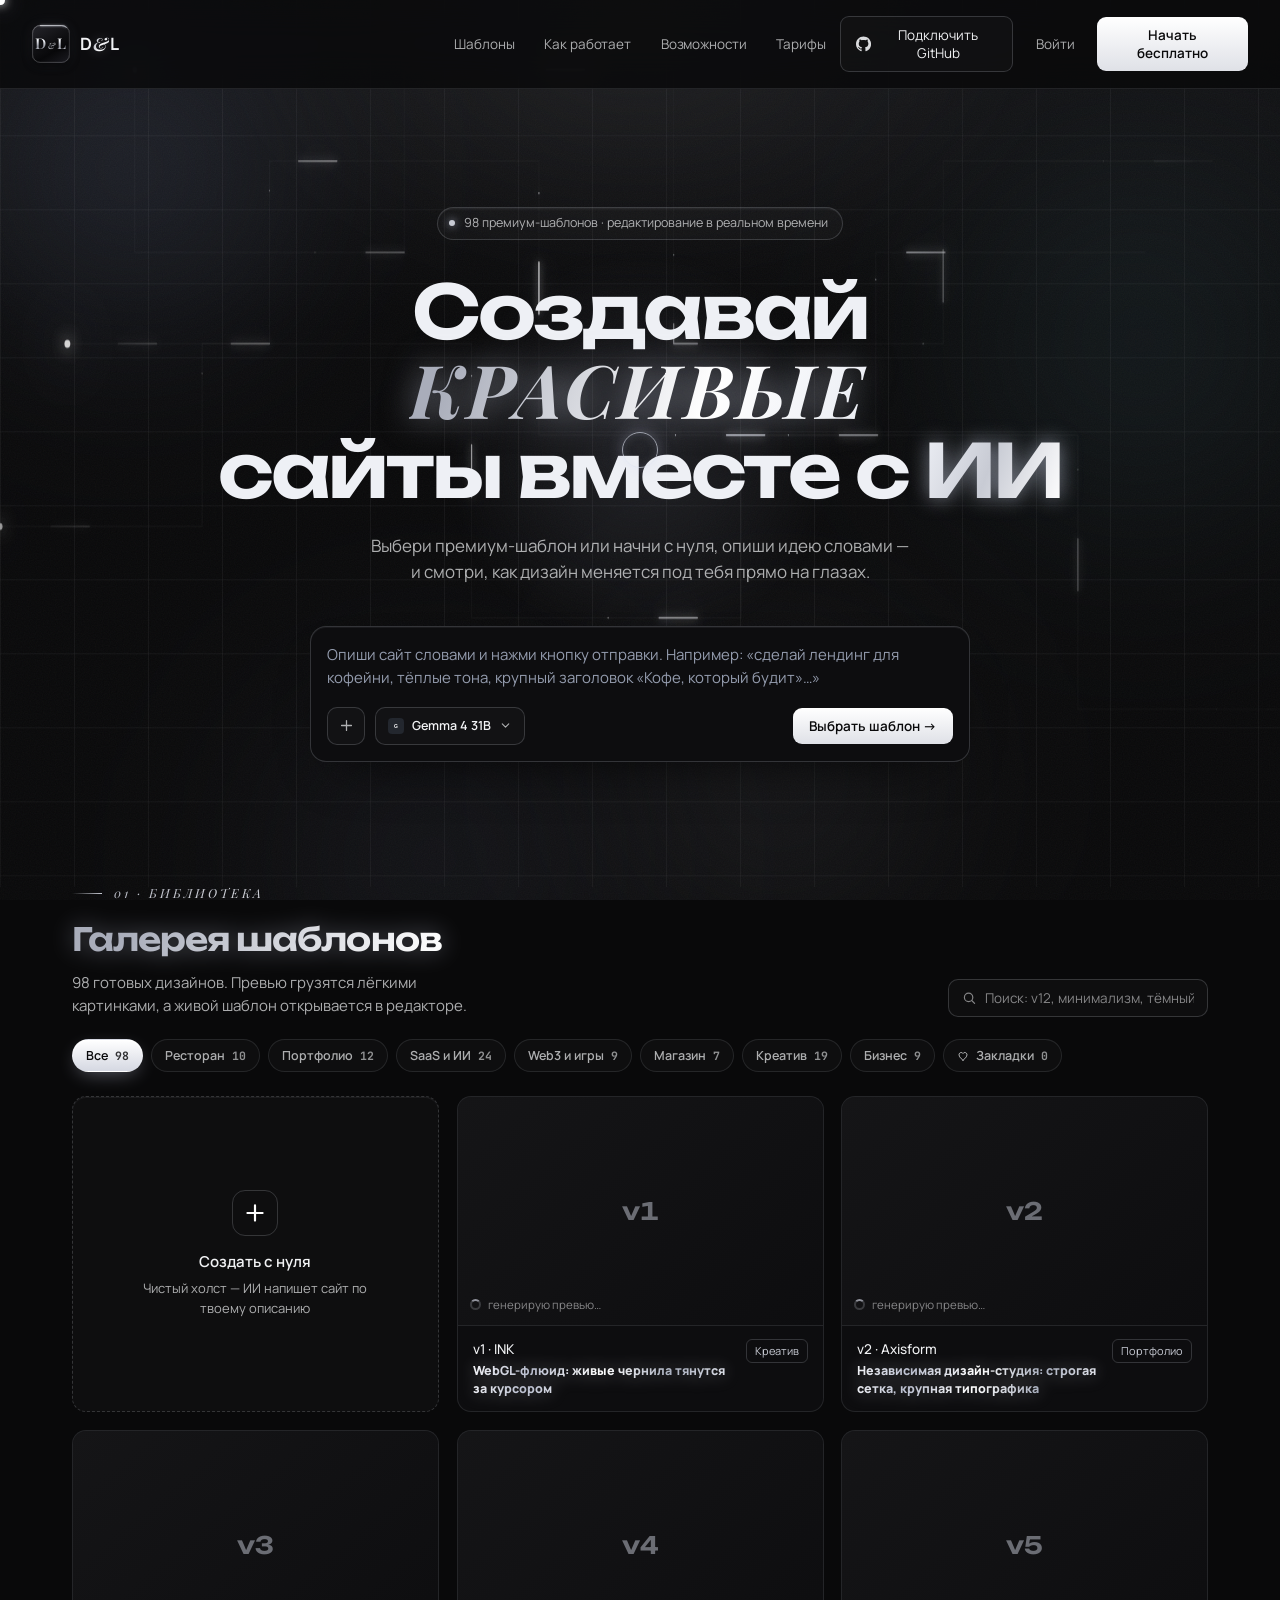
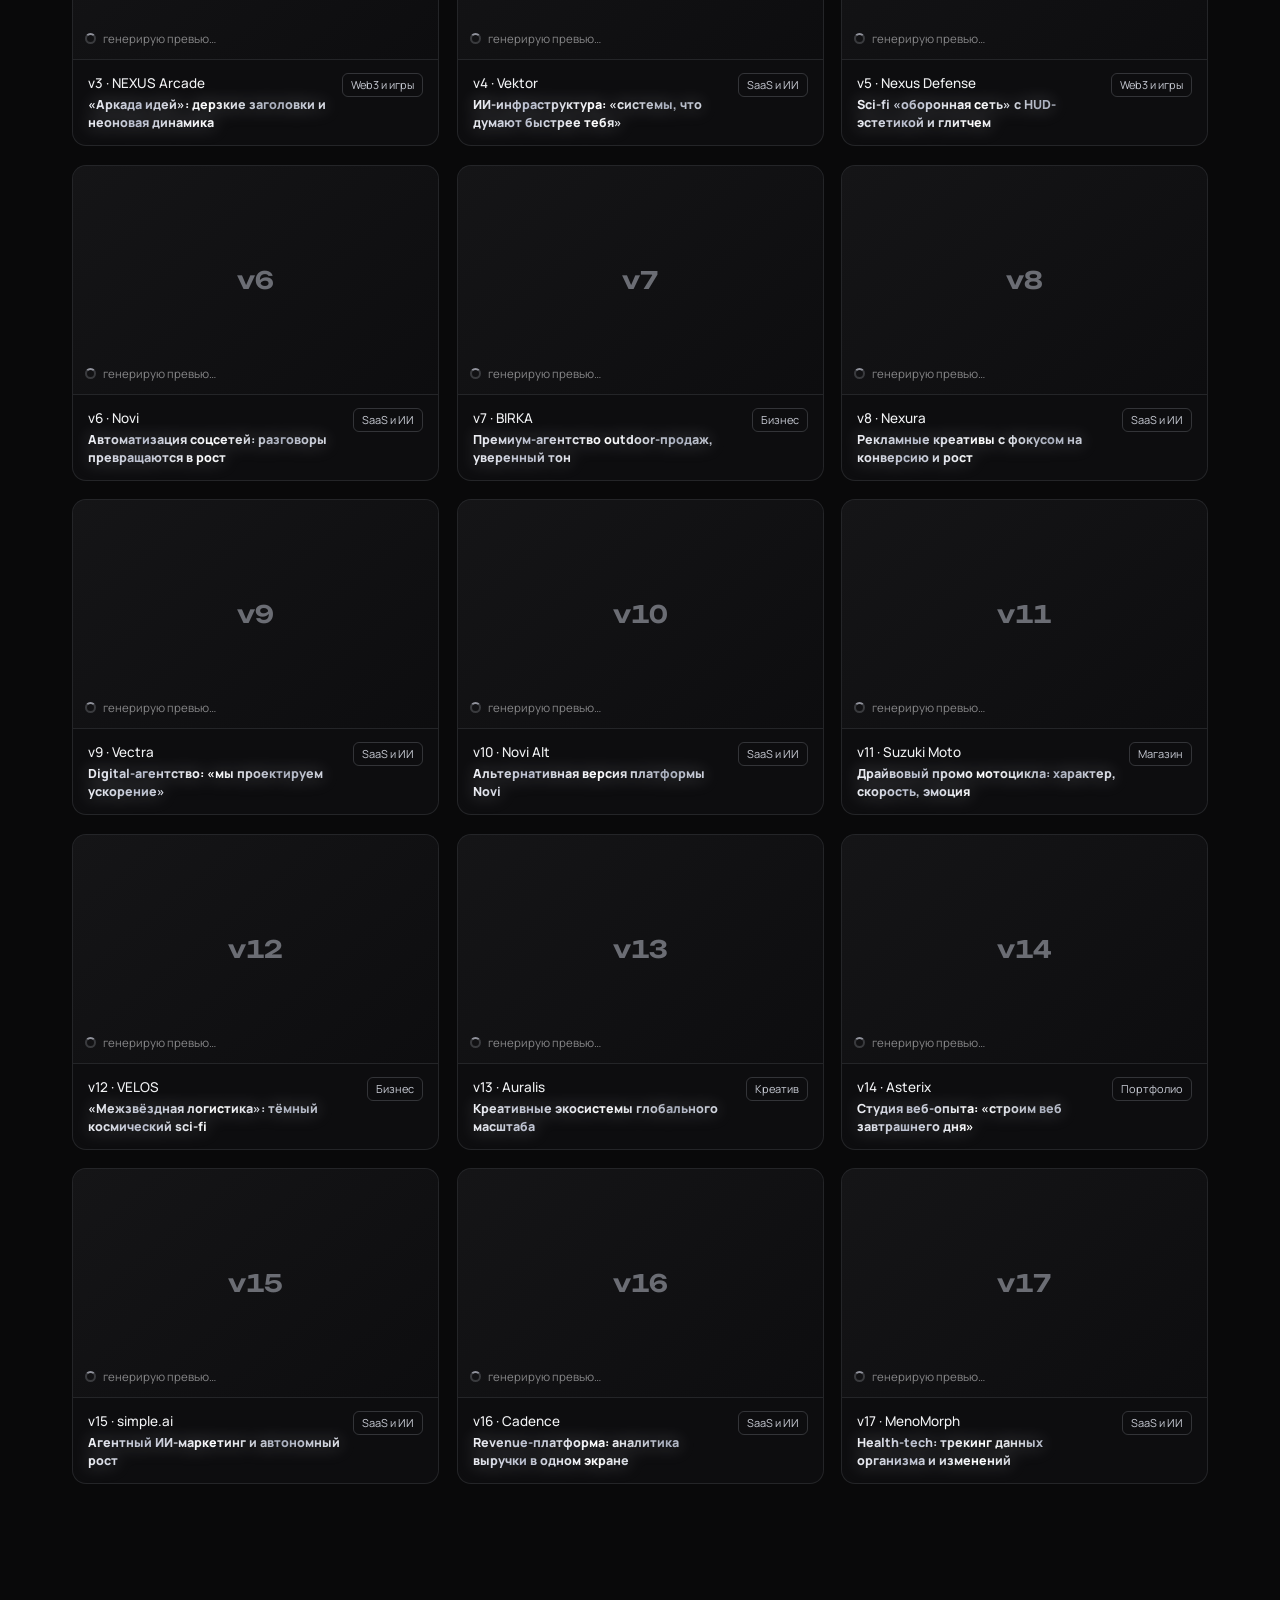
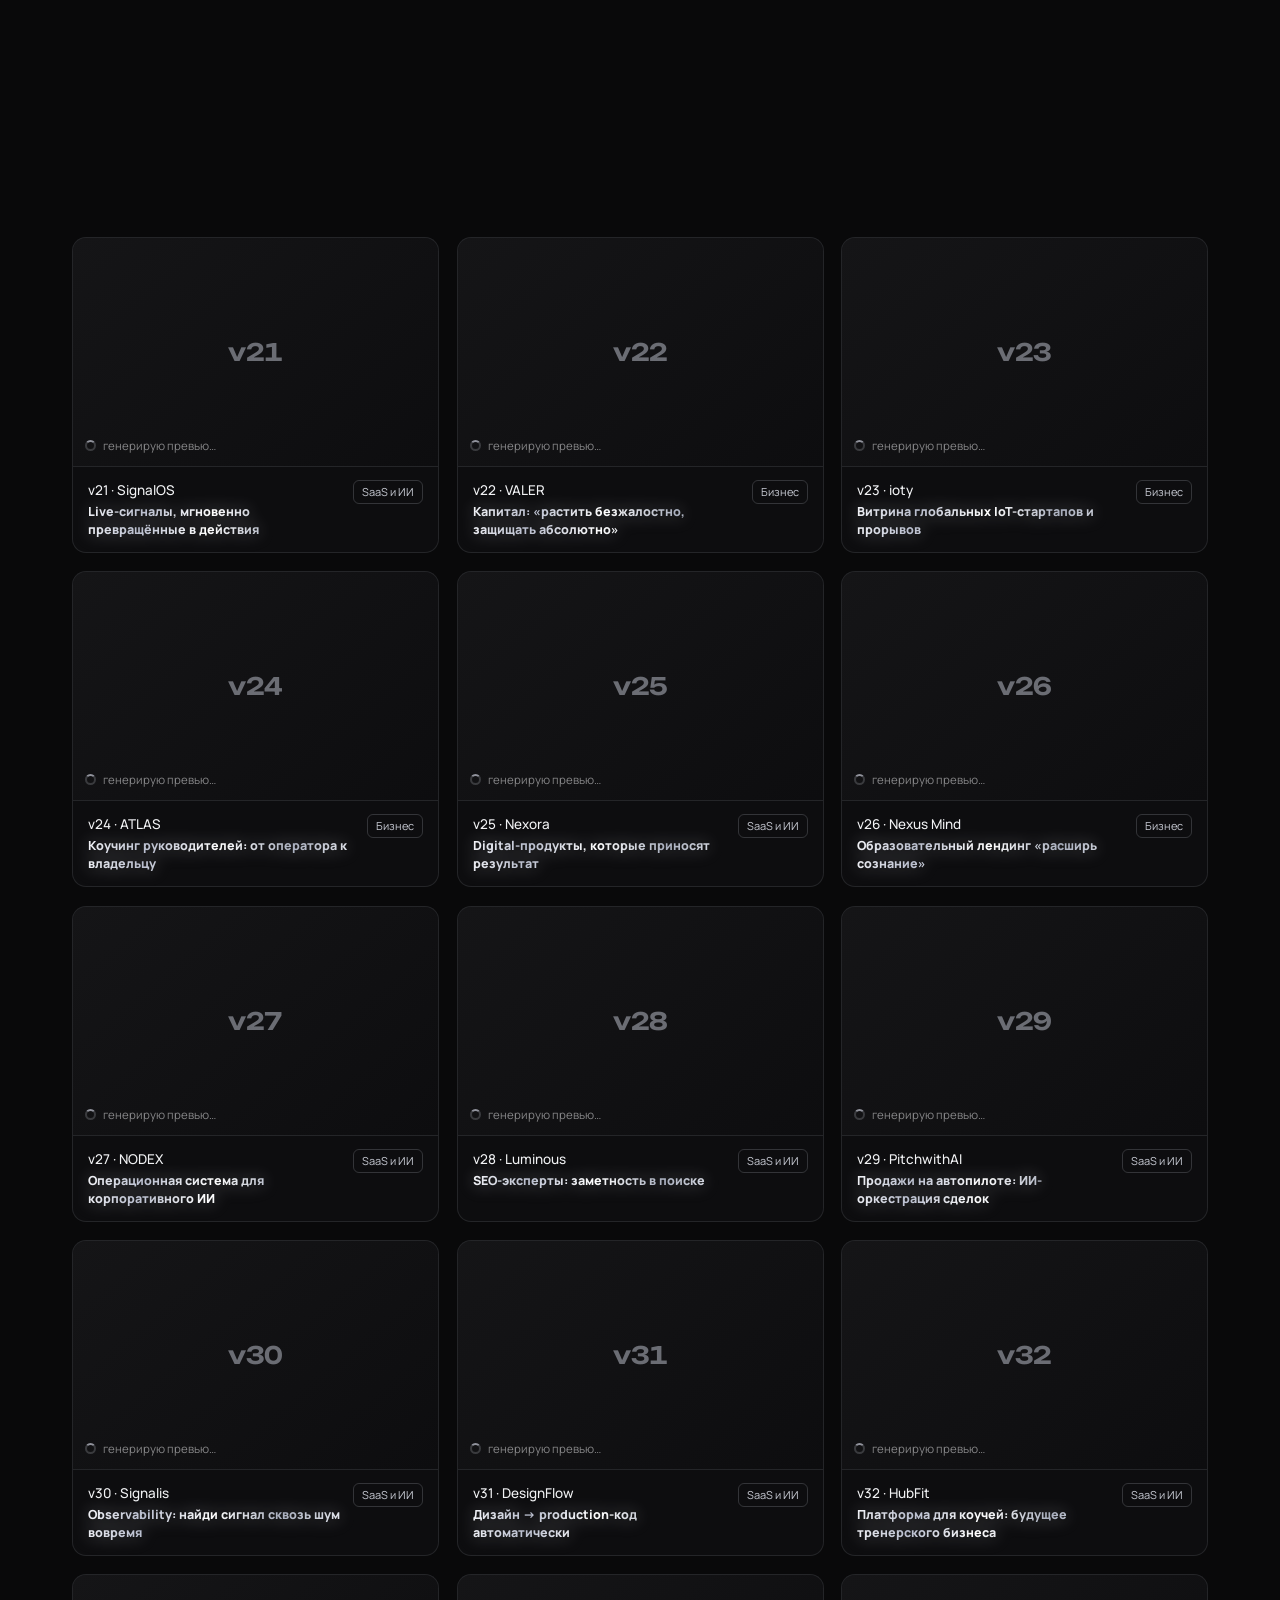
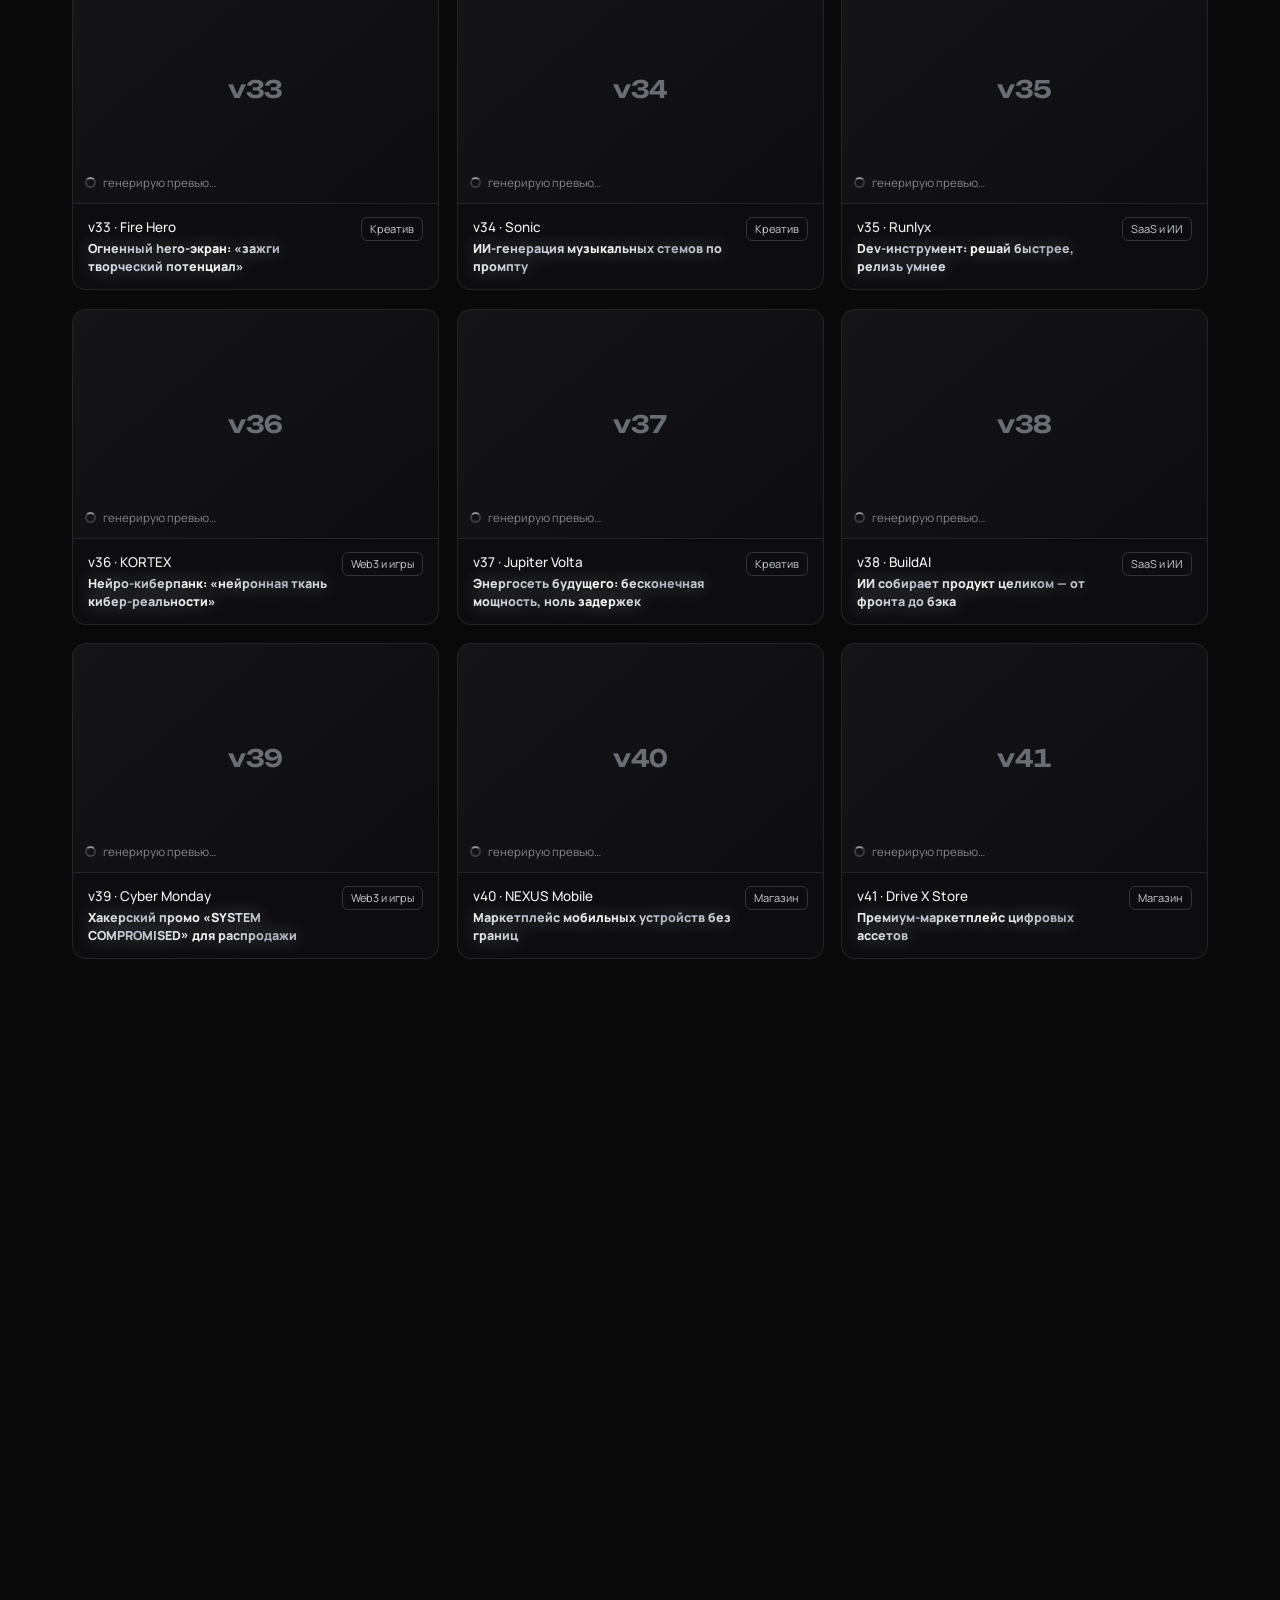
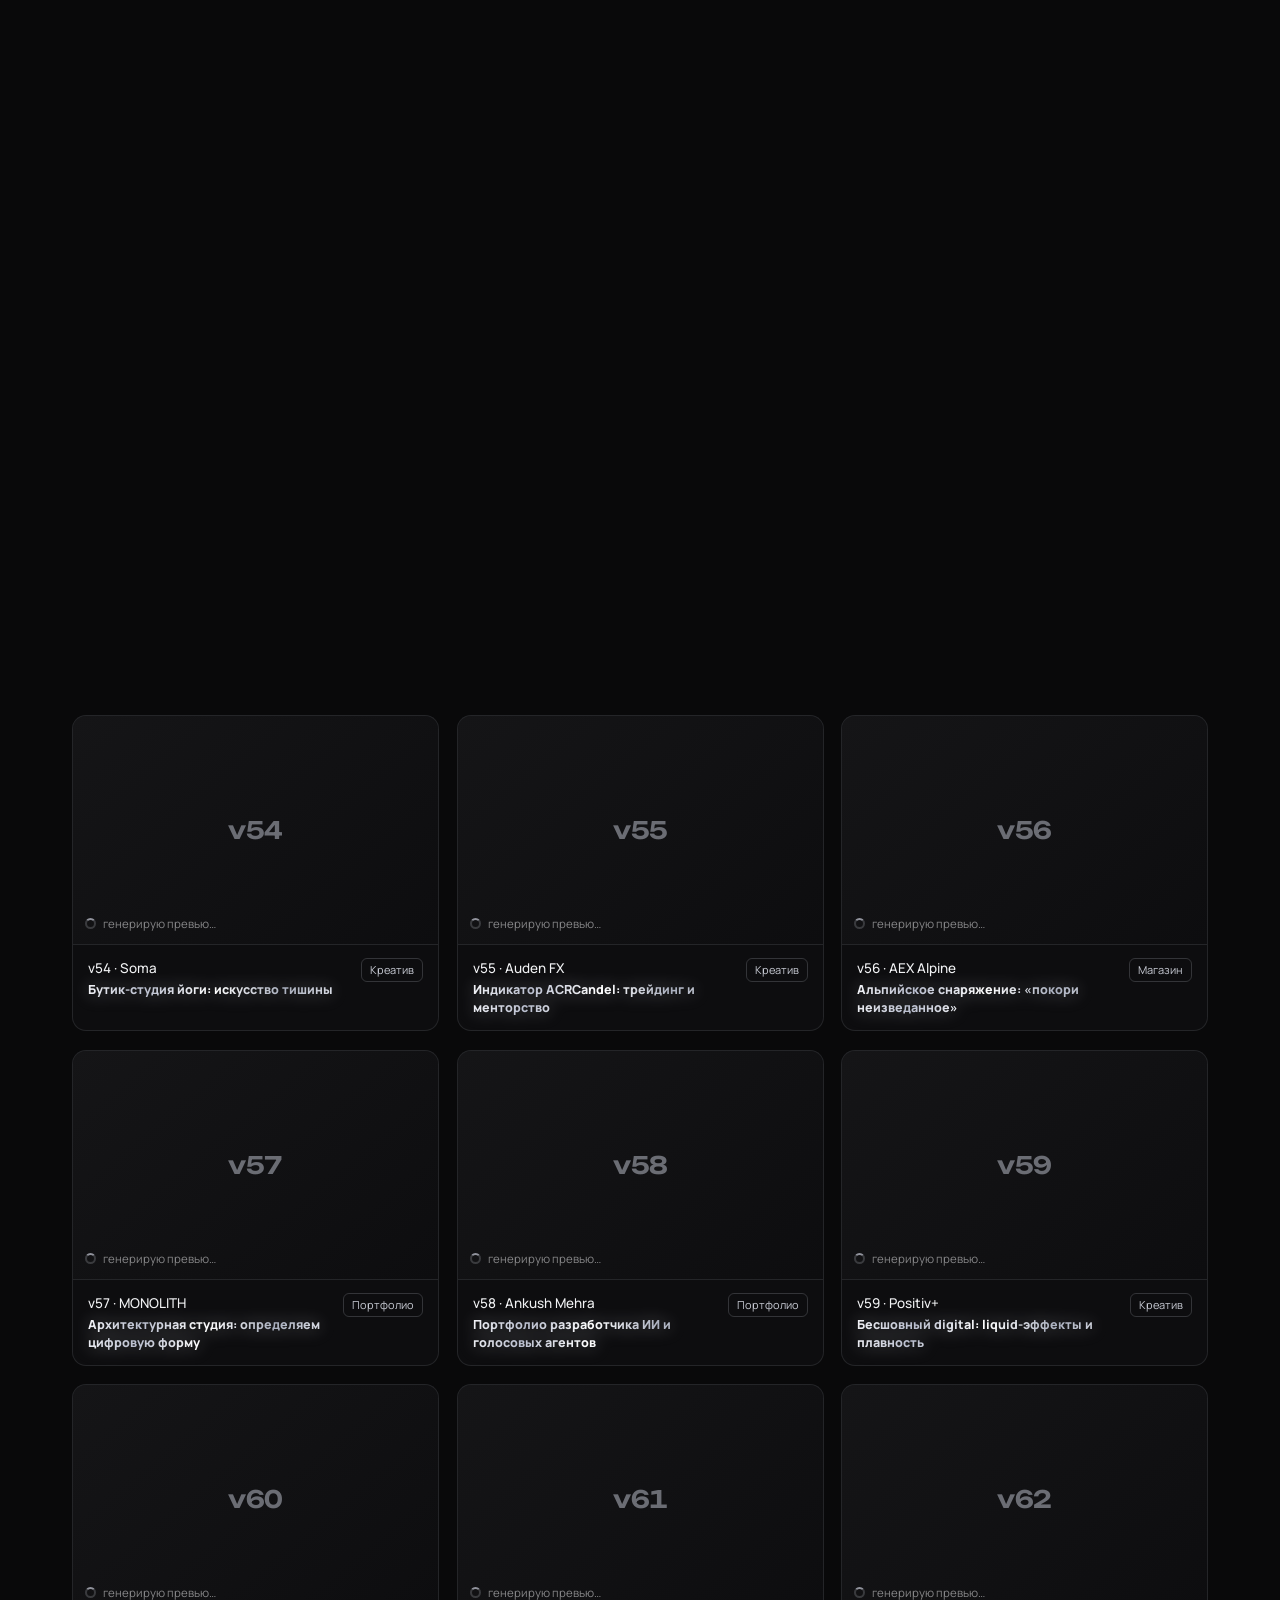
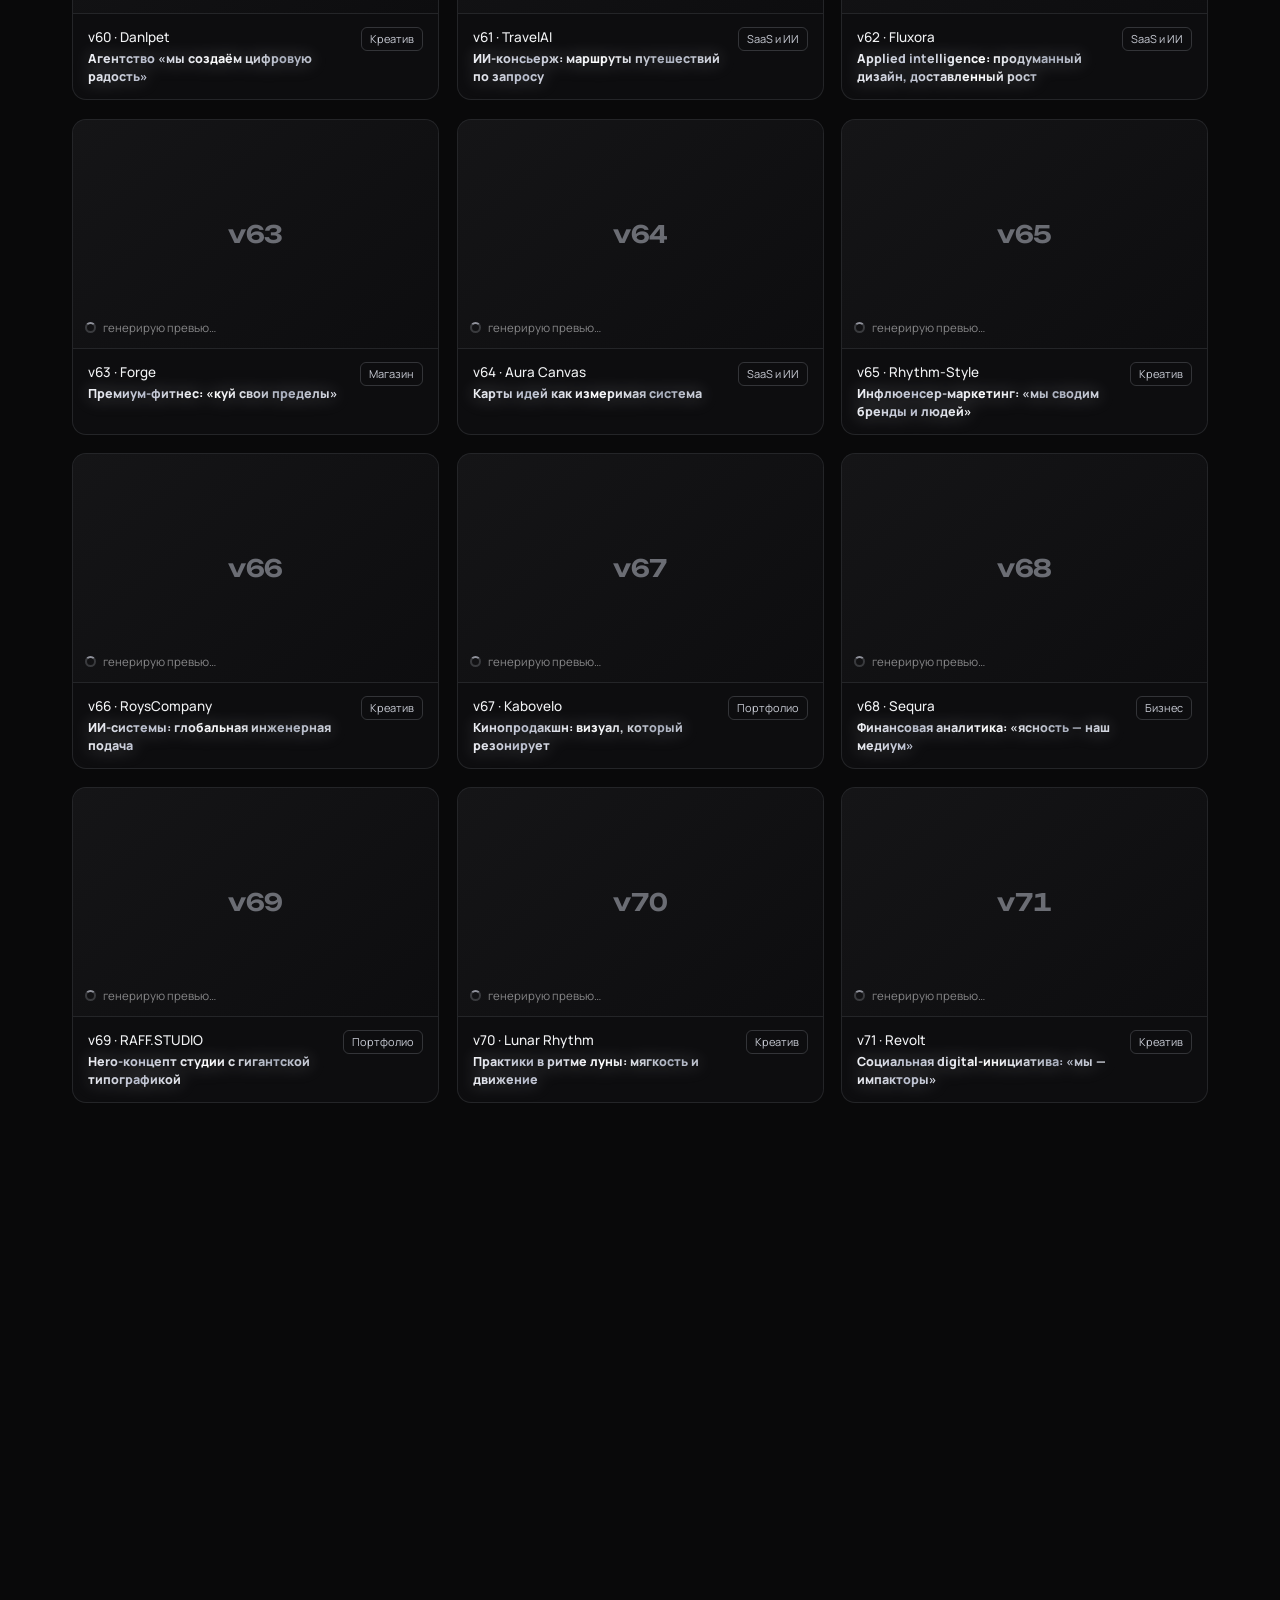
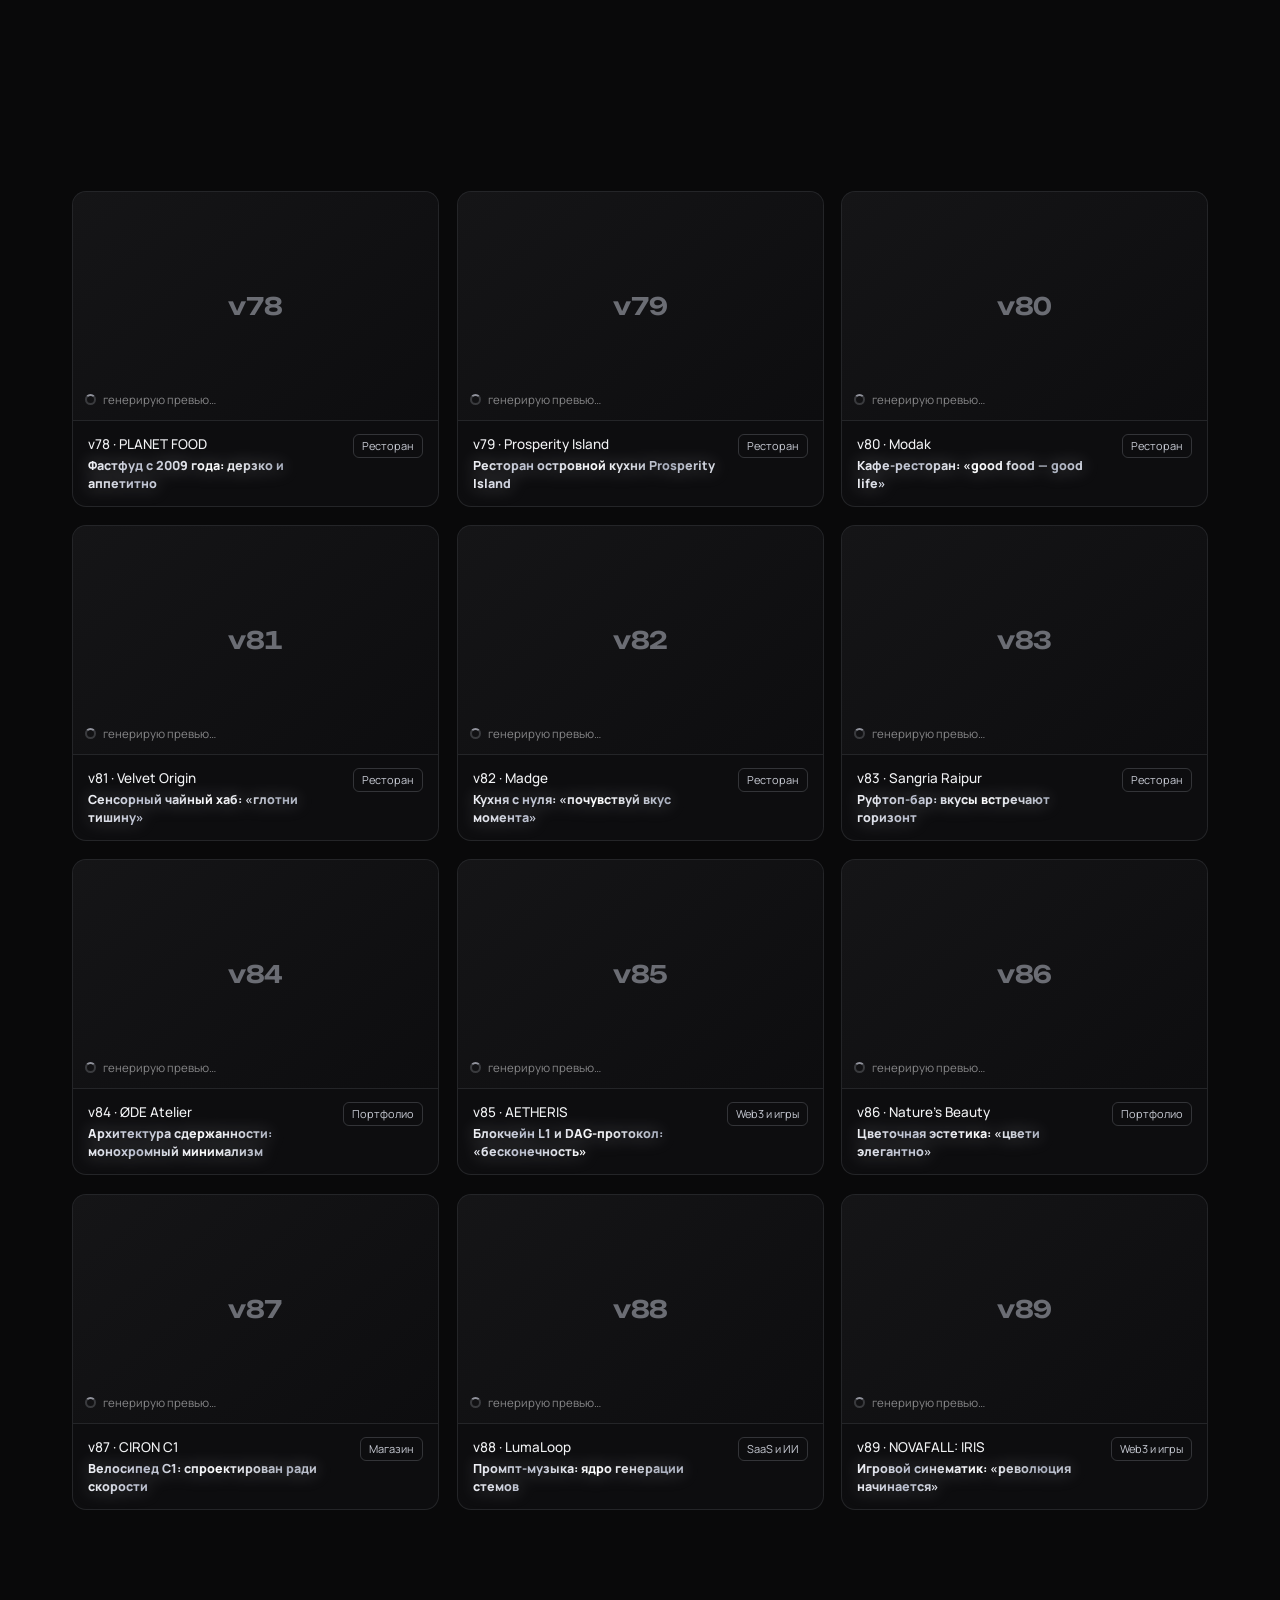
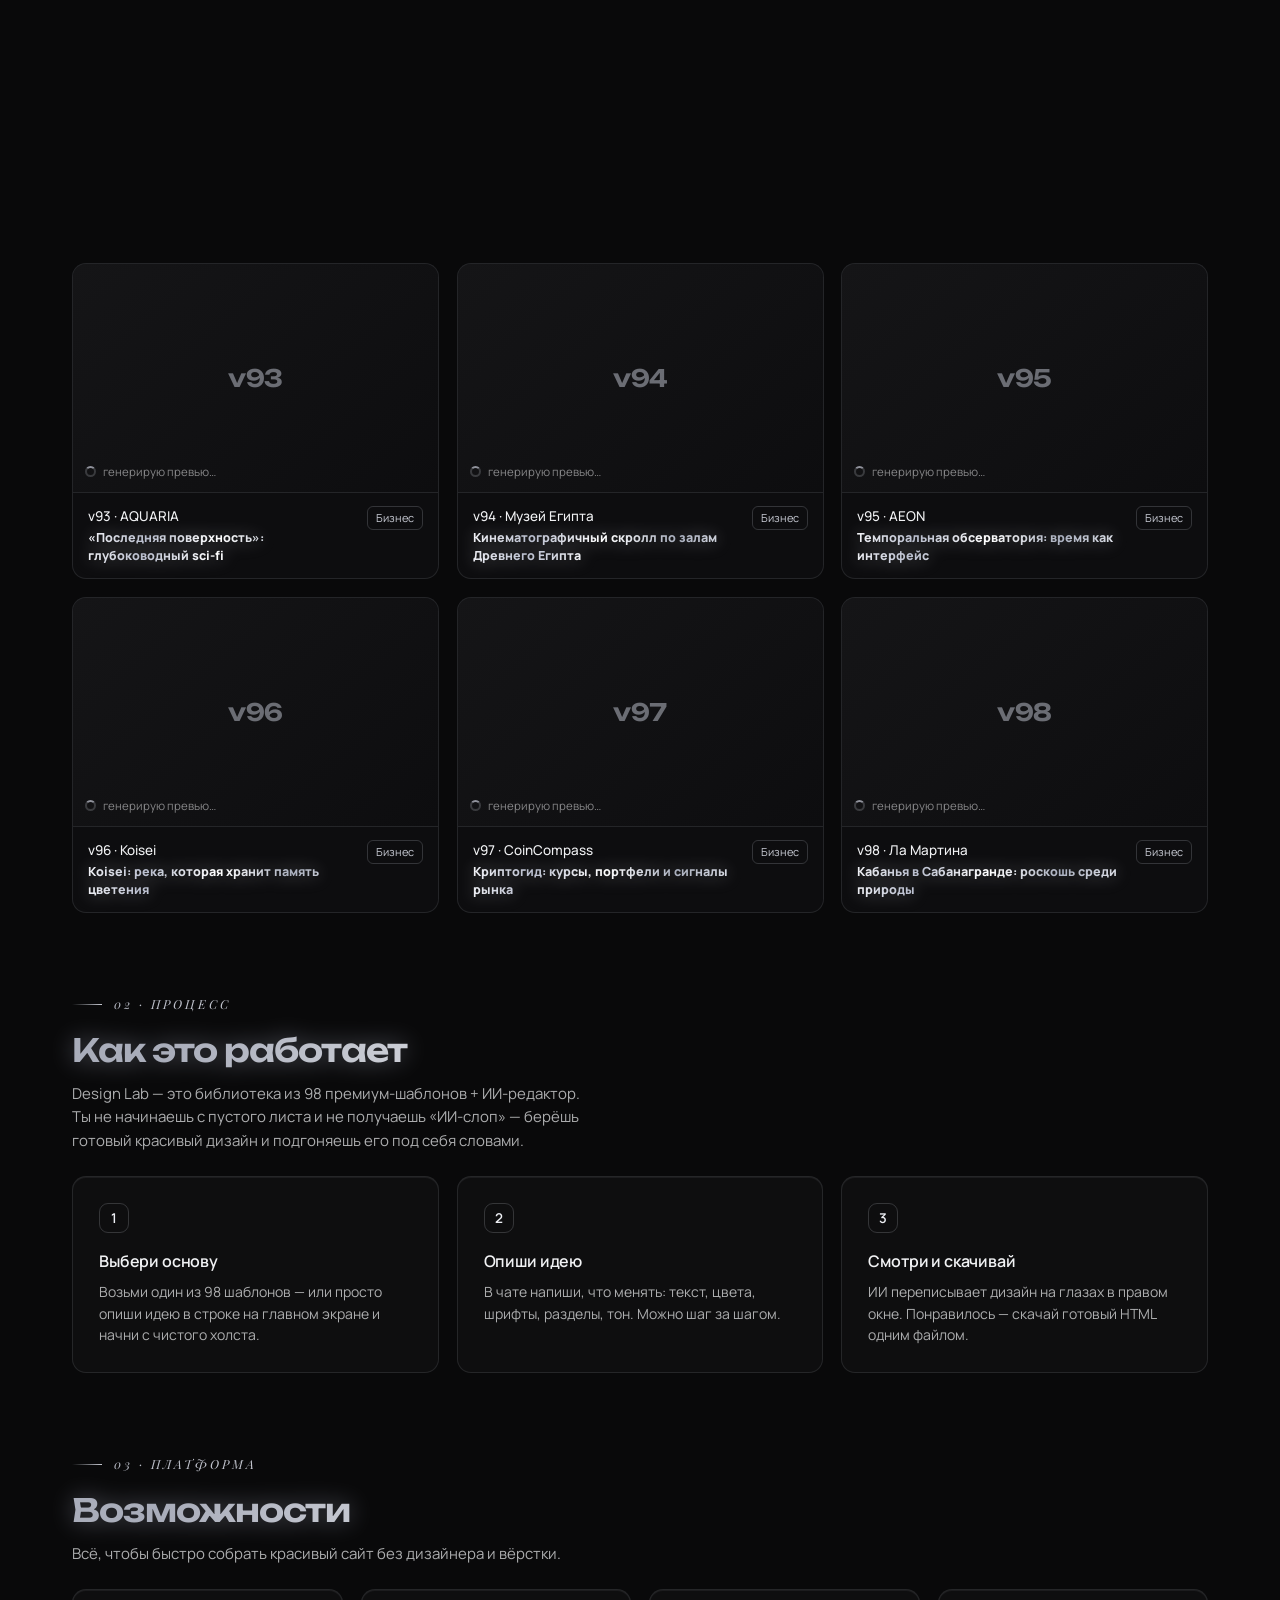
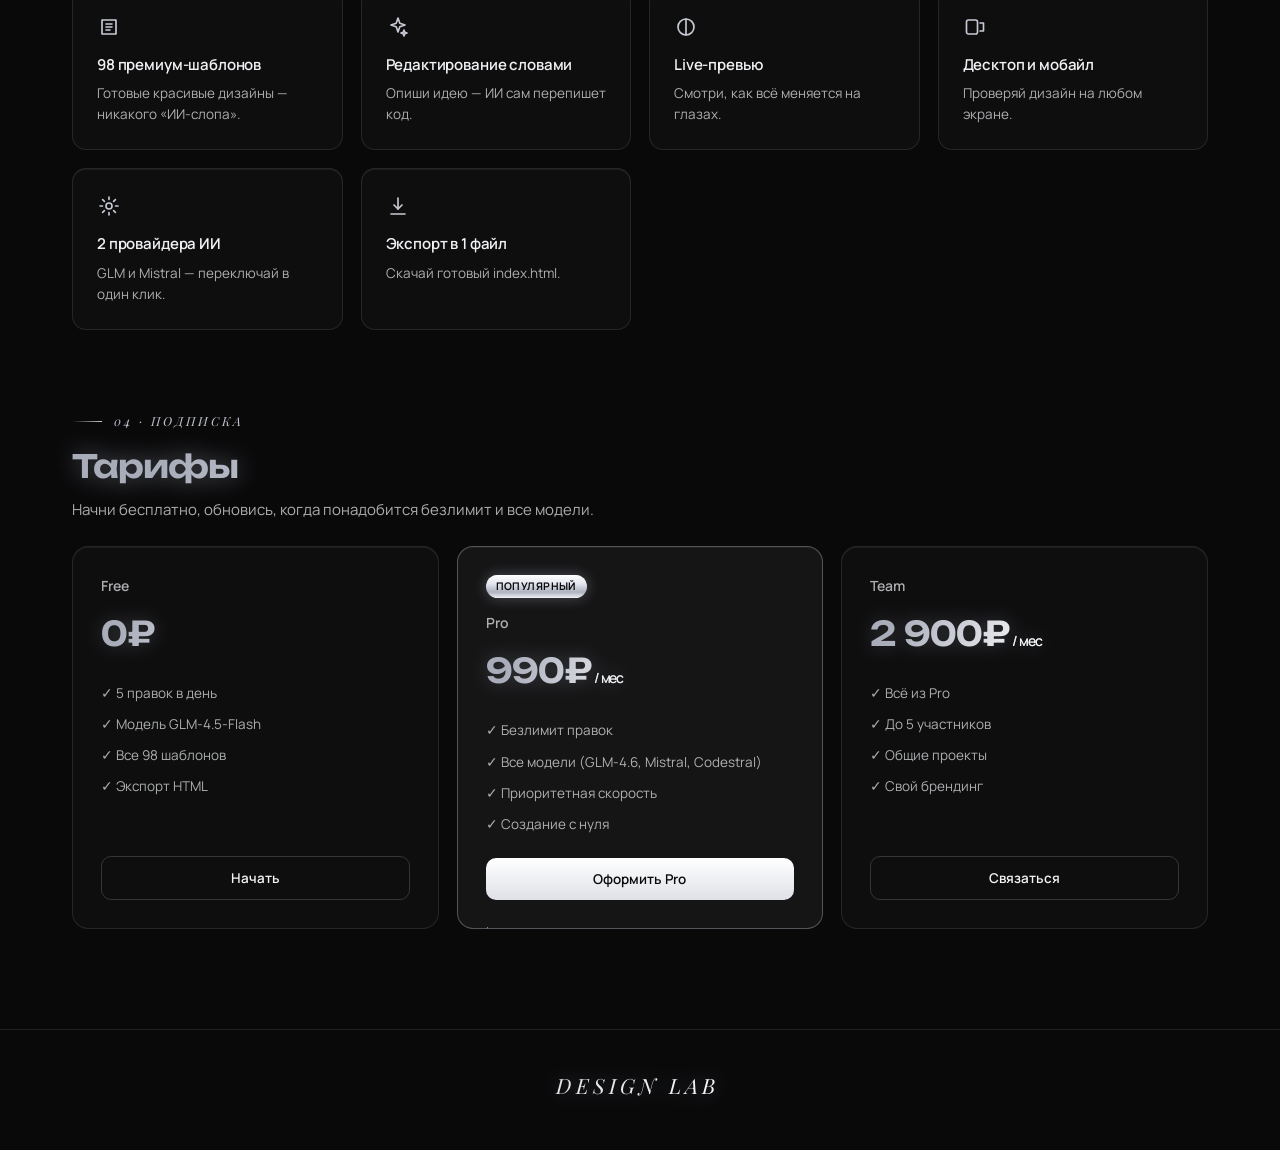
==== commit b317ac22: "Add files via upload" ====
--- a/frontend/index.html
+++ b/frontend/index.html
@@ -484,7 +484,7 @@
     <h2 class="sec-title">Как это работает</h2>
     <p class="sec-sub" style="margin-bottom:24px">Design Lab — это библиотека из 98 премиум-шаблонов + ИИ-редактор. Ты не начинаешь с пустого листа и не получаешь «ИИ-слоп» — берёшь готовый красивый дизайн и подгоняешь его под себя словами.</p>
     <div class="steps">
-      <div class="step"><div class="n">1</div><h3>Выбери основу</h3><p>Возьми один из 98 шаблонов — или просто опиши идею в строке на главном экране и начни с чи����того холста.</p></div>
+      <div class="step"><div class="n">1</div><h3>Выбери основу</h3><p>Возьми один из 98 шаблонов — или просто опиши идею в строке на главном экране и начни с чистого холста.</p></div>
       <div class="step"><div class="n">2</div><h3>Опиши идею</h3><p>В чате напиши, что менять: текст, цвета, шрифты, разделы, тон. Можно шаг за шагом.</p></div>
       <div class="step"><div class="n">3</div><h3>Смотри и скачивай</h3><p>ИИ переписывает дизайн на глазах в правом окне. Понравилось — скачай готовый HTML одним файлом.</p></div>
     </div>
@@ -608,7 +608,7 @@
 let currentModel=localStorage.getItem('dl_model')||'or-gemma4';
 if(!MODELS[currentModel])currentModel='or-gemma4';
 const NAMES={1:"INK",2:"Axisform",3:"NEXUS Arcade",4:"Vektor",5:"Nexus Defense",6:"Novi",7:"BIRKA",8:"Nexura",9:"Vectra",10:"Novi Alt",11:"Suzuki Moto",12:"VELOS",13:"Auralis",14:"Asterix",15:"simple.ai",16:"Cadence",17:"MenoMorph",18:"Velvet",19:"RI Consulting",20:"Aero",21:"SignalOS",22:"VALER",23:"ioty",24:"ATLAS",25:"Nexora",26:"Nexus Mind",27:"NODEX",28:"Luminous",29:"PitchwithAI",30:"Signalis",31:"DesignFlow",32:"HubFit",33:"Fire Hero",34:"Sonic",35:"Runlyx",36:"KORTEX",37:"Jupiter Volta",38:"BuildAI",39:"Cyber Monday",40:"NEXUS Mobile",41:"Drive X Store",42:"Neon Oiran",43:"AURA VR",44:"GENESIS",45:"Exoflora",46:"MERIDIAN",47:"Offgrid",48:"Apex",49:"Aura Intro",50:"FoilWrap Praha",51:"Auralis Global",52:"KÁVA & Co.",53:"SERENE",54:"Soma",55:"Auden FX",56:"AEX Alpine",57:"MONOLITH",58:"Ankush Mehra",59:"Positiv+",60:"Danlpet",61:"TravelAI",62:"Fluxora",63:"Forge",64:"Aura Canvas",65:"Rhythm-Style",66:"RoysCompany",67:"Kabovelo",68:"Sequra",69:"RAFF.STUDIO",70:"Lunar Rhythm",71:"Revolt",72:"Lumière Films",73:"CharisLooks",74:"MarineElite",75:"The Estate",76:"Dinevo",77:"Estetico Café",78:"PLANET FOOD",79:"Prosperity Island",80:"Modak",81:"Velvet Origin",82:"Madge",83:"Sangria Raipur",84:"ØDE Atelier",85:"AETHERIS",86:"Nature's Beauty",87:"CIRON C1",88:"LumaLoop",89:"NOVAFALL: IRIS",90:"NeuroSync",91:"Substance Lab",92:"Bloom",93:"AQUARIA",94:"Музей Египта",95:"AEON",96:"Koisei",97:"CoinCompass",98:"Ла Мартина"};
-const DESC={1:"WebGL-флюид: живые чернила тянутся за курсором",2:"Независимая дизайн-студия: строгая сетка, крупная типографика",3:"«Аркада идей»: дерзкие з��головки и неоновая динамика",4:"ИИ-инфраструктура: «системы, что думают быстрее тебя»",5:"Sci-fi «оборонная сеть» с HUD-эстетикой и глитчем",6:"Автоматизация соцсетей: разговоры превращаются в рост",7:"Премиум-агентство outdoor-продаж, уверенный тон",8:"Рекламные креативы с фокусом на конверсию и рост",9:"Digital-агентство: «мы проектируем ускорение»",10:"Альтернативная версия платформы Novi",11:"Драйвовый промо мотоцикла: характер, скорость, эмоция",12:"«Межзвёздная логистика»: тёмный космический sci-fi",13:"Креативные экосистемы глобального масштаба",14:"Студия веб-опыта: «строим веб завтрашнего дня»",15:"Агентный ИИ-маркетинг и автономный рост",16:"Revenue-платформа: аналитика выручки в одном экране",17:"Health-tech: трекинг данных организма и изменений",18:"Минималистичная бархатная заставка-приветствие",19:"ИИ-автоматизация бизнеса: умные системы, больший возврат",20:"Визуальная веб-разработка: лёгкая воздушная подача",21:"Live-сигналы, мгновенно превращённые в действия",22:"Капитал: «растить безжалостно, защищать абсолютно»",23:"Витрина глобальных IoT-стартапов и прорывов",24:"Коучинг руководителей: от оператора к владельцу",25:"Digital-продукты, которые приносят результат",26:"Образовательный лендинг «расширь сознание»",27:"Операционная система для корпоративного ИИ",28:"SEO-эксперты: заметность в поиске",29:"Продажи на автопилоте: ИИ-оркестрация сделок",30:"Observability: найди сигнал сквозь шум вовремя",31:"Дизайн → production-код автоматически",32:"Платформа для коучей: будущее тренерского бизнеса",33:"Огненный hero-экран: «зажги творческий потенциал»",34:"ИИ-генерация музыкальных стемов по промпту",35:"Dev-инструмент: решай быстрее, релизь умнее",36:"Нейро-киберпанк: «нейронная ткань кибер-реальности»",37:"Энергосеть будущего: бесконечная мощность, ноль задержек",38:"ИИ собирает продукт целиком — от фронта до бэка",39:"Хакерский промо «SYSTEM COMPROMISED» для распродажи",40:"Марке��плейс мобильных устройств без границ",41:"Премиум-маркетплейс цифровых ассетов",42:"Кибергейша: неоновый лендинг action-RPG",43:"Студия VR-игр и виртуальных миров",44:"«Интеллект, выращенный» — арт-манифест ИИ",45:"Парфюм «аромат из другого мира», инопланетная флора",46:"Кураторские путешествия к краям карты",47:"Бруталистское креативное агентство, жёсткий гротеск",48:"Growth-студия: «раскрой потенциал» с плюс-эстетикой",49:"Концепт-заставка «контекст прежде холста»",50:"Оклейка авто плёнкой: чешский премиум-детейлинг",51:"Глобальный нексус — расширенная версия Auralis",52:"Кофейня: «новая эра кофе», уют и крафт",53:"Частный остров: «нигде, доведённое до совершенства»",54:"Бутик-студия йоги: искусство тишины",55:"Индикатор ACRCandel: трейдинг и менторство",56:"Альпийское снаряжение: «покори неизведанное»",57:"Архитектурная студия: определяем цифровую форму",58:"Портфолио разработчика ИИ и голосовых агентов",59:"Бесшовный digital: liquid-эффекты и плавность",60:"Агентство «мы создаём цифровую радость»",61:"ИИ-консьерж: маршруты путешествий по запросу",62:"Applied intelligence: продуманный дизайн, доставленный рост",63:"Премиум-фитнес: «куй свои пределы»",64:"Карты идей как измеримая система",65:"Инфлюенсер-маркетинг: «мы сводим бренды и людей»",66:"ИИ-системы: глобальная инженерная подача",67:"Кинопродакшн: визуал, кото��ый резонирует",68:"Финансовая аналитика: «ясность — наш медиум»",69:"Hero-концепт студии с гигантской типографикой",70:"Практики в ритме луны: ��ягкость и движение",71:"Социальная digital-инициатива: «мы — импакторы»",72:"Люксовые свадебные фильмы и фотография",73:"Бьюти-студия: «мастерство и сердце»",74:"Яхт-центр: роскошь, приключения, незабываемые моменты",75:"Винодельня: «где вино встречает сезоны»",76:"Ресторан: элегантность встречает вкус",77:"Кафе: свежая еда, тёпл��е моменты",78:"Фастфуд с 2009 года: дерзко и аппетитно",79:"Ресторан островной кухни Prosperity Island",80:"Кафе-ресторан: «good food — good life»",81:"Сенсорный чайный хаб: «глотни тишину»",82:"Кухня с нуля: «почувствуй вкус моме��т��»",83:"Руфтоп-бар: вкусы встречают горизонт",84:"Архитектура сдержанности: монохромный минимализм",85:"Блокчейн L1 и DAG-протокол: «бесконечность»",86:"Цветочная эстетика: «цвети элегантно»",87:"Велосипед C1: спроектирован ради скорости",88:"Промпт-музыка: ядро генерации стемов",89:"Игровой синематик: «революция начинается»",90:"Когнитивный ИИ: думай умнее, работай лучше",91:"Дизайн-студия: материя, свет и смелая типографика",92:"Премиальная галерея цветов: воздух и нежность",93:"«Последняя поверхность»: глубоководный sci-fi",94:"Кинематографичный скролл по залам Древнего Египта",95:"Темпоральная обсерватория: время как интерфейс",96:"Koisei: река, которая хранит памят�� цв��тения",97:"Криптогид: курсы, портфели и сигналы рынка",98:"Кабанья в Сабанагранде: роскошь среди природы"};
+const DESC={1:"WebGL-флюид: живые чернила тянутся за курсором",2:"Независимая дизайн-студия: строгая сетка, крупная типографика",3:"«Аркада идей»: дерзкие заголовки и неоновая динамика",4:"ИИ-инфраструктура: «системы, что думают быстрее тебя»",5:"Sci-fi «оборонная сеть» с HUD-эстетикой и глитчем",6:"Автоматизация соцсетей: разговоры превращаются в рост",7:"Премиум-агентство outdoor-продаж, уверенный тон",8:"Рекламные креативы с фокусом на конверсию и рост",9:"Digital-агентство: «мы проектируем ускорение»",10:"Альтернативная версия платформы Novi",11:"Драйвовый промо мотоцикла: характер, скорость, эмоция",12:"«Межзвёздная логистика»: тёмный космический sci-fi",13:"Креативные экосистемы глобального масштаба",14:"Студия веб-опыта: «строим веб завтрашнего дня»",15:"Агентный ИИ-маркетинг и автономный рост",16:"Revenue-платформа: аналитика выручки в одном экране",17:"Health-tech: трекинг данных организма и изменений",18:"Минималистичная бархатная заставка-приветствие",19:"ИИ-автоматизация бизнеса: умные системы, больший возврат",20:"Визуальная веб-разработка: лёгкая воздушная подача",21:"Live-сигналы, мгновенно превращённые в действия",22:"Капитал: «растить безжалостно, защищать абсолютно»",23:"Витрина глобальных IoT-стартапов и прорывов",24:"Коучинг руководителей: от оператора к владельцу",25:"Digital-продукты, которые приносят результат",26:"Образовательный лендинг «расширь сознание»",27:"Операционная система для корпоративного ИИ",28:"SEO-эксперты: заметность в поиске",29:"Продажи на автопилоте: ИИ-оркестрация сделок",30:"Observability: найди сигнал сквозь шум вовремя",31:"Дизайн → production-код автоматически",32:"Платформа для коучей: будущее тренерского бизнеса",33:"Огненный hero-экран: «зажги творческий потенциал»",34:"ИИ-генерация музыкальных стемов по промпту",35:"Dev-инструмент: решай быстрее, релизь умнее",36:"Нейро-киберпанк: «нейронная ткань кибер-реальности»",37:"Энергосеть будущего: бесконечная мощность, ноль задержек",38:"ИИ собирает продукт целиком — от фронта до бэка",39:"Хакерский промо «SYSTEM COMPROMISED» для распродажи",40:"Маркетплейс мобильных устройств без границ",41:"Премиум-маркетплейс цифровых ассетов",42:"Кибергейша: неоновый лендинг action-RPG",43:"Студия VR-игр и виртуальных миров",44:"«Интеллект, выращенный» — арт-манифест ИИ",45:"Парфюм «аромат из другого мира», инопланетная флора",46:"Кураторские путешествия к краям карты",47:"Бруталистское креативное агентство, жёсткий гротеск",48:"Growth-студия: «раскрой потенциал» с плюс-эстетикой",49:"Концепт-заставка «контекст прежде холста»",50:"Оклейка авто плёнкой: чешский премиум-детейлинг",51:"Глобальный нексус — расширенная версия Auralis",52:"Кофейня: «новая эра кофе», уют и крафт",53:"Частный остров: «нигде, доведённое до совершенства»",54:"Бутик-студия йоги: искусство тишины",55:"Индикатор ACRCandel: трейдинг и менторство",56:"Альпийское снаряжение: «покори неизведанное»",57:"Архитектурная студия: определяем цифровую форму",58:"Портфолио разработчика ИИ и голосовых агентов",59:"Бесшовный digital: liquid-эффекты и плавность",60:"Агентство «мы создаём цифровую радость»",61:"ИИ-консьерж: маршруты путешествий по запросу",62:"Applied intelligence: продуманный дизайн, доставленный рост",63:"Премиум-фитнес: «куй свои пределы»",64:"Карты идей как измеримая система",65:"Инфлюенсер-маркетинг: «мы сводим бренды и людей»",66:"ИИ-системы: глобальная инженерная подача",67:"Кинопродакшн: визуал, который резонирует",68:"Финансовая аналитика: «ясность — наш медиум»",69:"Hero-концепт студии с гигантской типографикой",70:"Практики в ритме луны: мягкость и движение",71:"Социальная digital-инициатива: «мы — импакторы»",72:"Люксовые свадебные фильмы и фотография",73:"Бьюти-студия: «мастерство и сердце»",74:"Яхт-центр: роскошь, приключения, незабываемые моменты",75:"Винодельня: «где вино встречает сезоны»",76:"Ресторан: элегантность встречает вкус",77:"Кафе: свежая еда, тёплые моменты",78:"Фастфуд с 2009 года: дерзко и аппетитно",79:"Ресторан островной кухни Prosperity Island",80:"Кафе-ресторан: «good food — good life»",81:"Сенсорный чайный хаб: «глотни тишину»",82:"Кухня с нуля: «почувствуй вкус момента»",83:"Руфтоп-бар: вкусы встречают горизонт",84:"Архитектура сдержанности: монохромный минимализм",85:"Блокчейн L1 и DAG-протокол: «бесконечность»",86:"Цветочная эстетика: «цвети элегантно»",87:"Велосипед C1: спроектирован ради скорости",88:"Промпт-музыка: ядро генерации стемов",89:"Игровой синематик: «революция начинается»",90:"Когнитивный ИИ: думай умнее, работай лучше",91:"Дизайн-студия: материя, свет и смелая типографика",92:"Премиальная галерея цветов: воздух и нежность",93:"«Последняя поверхность»: глубоководный sci-fi",94:"Кинематографичный скролл по залам Древнего Египта",95:"Темпоральная обсерватория: время как интерфейс",96:"Koisei: река, которая хранит память цветения",97:"Криптогид: курсы, портфели и сигналы рынка",98:"Кабанья в Сабанагранде: роскошь среди природы"};
 function tplDesc(n){return DESC[n]||'Премиум-шаблон лендинга';}
 const TAGS=['\u043b\u0435\u043d\u0434\u0438\u043d\u0433','\u0442\u0451\u043c\u043d\u044b\u0439','\u043c\u0438\u043d\u0438\u043c\u0430\u043b\u0438\u0437\u043c','\u043f\u0440\u043e\u0434\u0443\u043a\u0442','\u0430\u0433\u0435\u043d\u0442\u0441\u0442\u0432\u043e','\u043f\u043e\u0440\u0442\u0444\u043e\u043b\u0438\u043e','SaaS','\u0441\u0442\u0430\u0440\u0442\u0430\u043f'];
 const FEATURES=[['\u25a3','98 \u043f\u0440\u0435\u043c\u0438\u0443\u043c-\u0448\u0430\u0431\u043b\u043e\u043d\u043e\u0432','\u0413\u043e\u0442\u043e\u0432\u044b\u0435 \u043a\u0440\u0430\u0441\u0438\u0432\u044b\u0435 \u0434\u0438\u0437\u0430\u0439\u043d\u044b \u2014 \u043d\u0438\u043a\u0430\u043a\u043e\u0433\u043e \u00ab\u0418\u0418-\u0441\u043b\u043e\u043f\u0430\u00bb.'],['\u2726','\u0420\u0435\u0434\u0430\u043a\u0442\u0438\u0440\u043e\u0432\u0430\u043d\u0438\u0435 \u0441\u043b\u043e\u0432\u0430\u043c\u0438','\u041e\u043f\u0438\u0448\u0438 \u0438\u0434\u0435\u044e \u2014 \u0418\u0418 \u0441\u0430\u043c \u043f\u0435\u0440\u0435\u043f\u0438\u0448\u0435\u0442 \u043a\u043e\u0434.'],['\u25d0','Live-\u043f\u0440\u0435\u0432\u044c\u044e','\u0421\u043c\u043e\u0442\u0440\u0438, \u043a\u0430\u043a \u0432\u0441\u0451 \u043c\u0435\u043d\u044f\u0435\u0442\u0441\u044f \u043d\u0430 \u0433\u043b\u0430\u0437\u0430\u0445.'],['\u21f2','\u0414\u0435\u0441\u043a\u0442\u043e\u043f \u0438 \u043c\u043e\u0431\u0430\u0439\u043b','\u041f\u0440\u043e\u0432\u0435\u0440\u044f\u0439 \u0434\u0438\u0437\u0430\u0439\u043d \u043d\u0430 \u043b\u044e\u0431\u043e\u043c \u044d\u043a\u0440\u0430\u043d\u0435.'],['\u2699','2 \u043f\u0440\u043e\u0432\u0430\u0439\u0434\u0435\u0440\u0430 \u0418\u0418','GLM \u0438 Mistral \u2014 \u043f\u0435\u0440\u0435\u043a\u043b\u044e\u0447\u0430\u0439 \u0432 \u043e\u0434\u0438\u043d \u043a\u043b\u0438\u043a.'],['\u2193','\u042d\u043a\u0441\u043f\u043e\u0440\u0442 \u0432 1 \u0444\u0430\u0439\u043b','\u0421\u043a\u0430\u0447\u0430\u0439 \u0433\u043e\u0442\u043e\u0432\u044b\u0439 index.html.']];
@@ -776,8 +776,8 @@
 '• Микро-детали: hover, :focus-visible, переходы 150–250ms; появление секций через IntersectionObserver (fade/slide 300–500ms).',
 '• Контент никогда не исчезает: НЕ задавай элементам opacity:0 в CSS по умолчанию — скрывай только классом, который добавляет JS перед анимацией (без JS всё должно быть видно).',
 '• Семантика и доступность: header/nav/main/section/footer, один h1, alt у картинок, <meta name=viewport>, lang="ru", контраст ≥ AA, @media (prefers-reduced-motion: reduce) отключает анимации, адаптив под мобильные.',
-'• ОХРАН��Й фирменные эффекты шаблона: WebGL, canvas, кастомный курсор, сложные анимации и их скрипты НЕ трогай, если запрос их не касается. Перекраска = замена цветов/CSS-переменных, а не удаление кода. Никогда не сокращай и не «упрощай» работающие скрипты.',
-'• Если сообщение пользователя — не запрос на создание или изм��нение сайта (приветствие, вопрос, болтовня) — НЕ возвращай HTML: ответь одной короткой дружелюбной фразой по-русски.',
+'• ОХРАНЯЙ фирменные эффекты шаблона: WebGL, canvas, кастомный курсор, сложные анимации и их скрипты НЕ трогай, если запрос их не касается. Перекраска = замена цветов/CSS-переменных, а не удаление кода. Никогда не сокращай и не «упрощай» работающие скрипты.',
+'• Если сообщение пользователя — не запрос на создание или изменение сайта (приветствие, вопрос, болтовня) — НЕ возвращай HTML: ответь одной короткой дружелюбной фразой по-русски.',
 '',
 'ФОРМАТ: верни ТОЛЬКО один цельный HTML-документ (<!DOCTYPE html> … </html>) со встроенными <style> и <script>. Без markdown, без ```, без пояснений.'
 ].join('\n');
@@ -949,7 +949,7 @@
       var doc=f.contentDocument;
       if(!doc||doc.__dlCursorBridge)return;
       doc.__dlCursorBridge=true;
-      /* внутри пр��вью прячем системную стрелку, чтобы курсор не двоился (только в живом документе, в скачиваемый HTML не попадает) */
+      /* внутри превью прячем системную стрелку, чтобы курсор не двоился (только в живом документе, в скачиваемый HTML не попадает) */
       var st=null;
       try{
         st=doc.createElement('style');st.setAttribute('data-dl-cursor','1');
@@ -1437,7 +1437,7 @@
     }else if(html&&html.length>60){
       current.html=baseHtml;renderHtml(baseHtml);
       th.fail('Ответ оборвался');
-      addAI('\u26a0\ufe0f Ответ ИИ оборвался на середине (лимит длины у модели) — незакрыт��й документ оставил бы «пустоту», поэтому я вернул прежнюю версию сайта. Что помогает: попроси более точечную правку (одну секцию за раз) или переключись на Nemotron 550B / Gemma 4 31B — у них более длинный выход.',true);
+      addAI('\u26a0\ufe0f Ответ ИИ оборвался на середине (лимит длины у модели) — незакрытый документ оставил бы «пустоту», поэтому я вернул прежнюю версию сайта. Что помогает: попроси более точечную правку (одну секцию за раз) или переключись на Nemotron 550B / Gemma 4 31B — у них более длинный выход.',true);
     }else{
       th.fail('\u041c\u043e\u0434\u0435\u043b\u044c \u043d\u0435 \u0432\u0435\u0440\u043d\u0443\u043b\u0430 HTML');
       addAI(escapeHtml(out||'').slice(0,600)||'\u041c\u043e\u0434\u0435\u043b\u044c \u0432\u0435\u0440\u043d\u0443\u043b\u0430 \u043f\u0443\u0441\u0442\u043e\u0439 \u043e\u0442\u0432\u0435\u0442. \u041f\u043e\u043f\u0440\u043e\u0431\u0443\u0439 \u0441\u0444\u043e\u0440\u043c\u0443\u043b\u0438\u0440\u043e\u0432\u0430\u0442\u044c \u0442\u043e\u0447\u043d\u0435\u0435.');
@@ -1699,7 +1699,7 @@
       var uh=htmls[htmls.length-1];
       th.line('Читаю файл «'+uh.name+'» ('+Math.max(1,Math.round(String(uh.data).length/1024))+' КБ)\u2026','act','\u21ea');
       await sleep(350);
-      th.line('Развора��иваю твой шаблон на холсте\u2026','act','\u25b6');
+      th.line('Разворачиваю твой шаблон на холсте\u2026','act','\u25b6');
       /* КЛЮЧЕВОЙ ФИКС: выходим из режима «с нуля», работаем именно с файлом юзера */
       deployUserHtml(uh.name,uh.data);
       await sleep(450);
@@ -1718,7 +1718,7 @@
     }
     if(!text){
       th.done('Готово');
-      addAI('Файлы получил \u2713 Напиши, что с ними сделать — напр��мер, «сделай сайт в стиле этих фото».');
+      addAI('Файлы получил \u2713 Напиши, что с ними сделать — например, «сделай сайт в стиле этих фото».');
       return;
     }
     var baseHtml=current.html||(current.id?await tryFetch(current.id):starterHtml());
@@ -1737,7 +1737,7 @@
       }
     },flushThink);
     var html=extractHtml(out);
-    /* защита активного пути: обрыв (нет </html>) или подоз��ительное усыхание документа → возвращаем прежнюю версию */
+    /* защита активного пути: обрыв (нет </html>) или подозрительное усыхание документа → возвращаем прежнюю версию */
     var closed=/<\/html>\s*$/i.test(html)||/<\/body>/i.test(html);
     var shrunk=!scratchMode&&(baseHtml||'').length>20000&&html&&html.length<(baseHtml||'').length*0.3;
     if(html&&html.length>60&&closed&&!shrunk){
@@ -1747,7 +1747,7 @@
       current.html=baseHtml;renderHtml(baseHtml);
       th.fail(closed?'Ответ подозрительно короткий':'Ответ оборвался');
       addAI('\u26a0\ufe0f '+(closed
-        ?'ИИ вернул сильно укороченную версию сайта ('+Math.round(html.length/1000)+'К вместо '+Math.round((baseHtml||'').length/1000)+'К символов) — скорее всего, он потерял часть шаблона. Я откатил к прежне�� версии. Попробуй точечную правку («поменяй только цвета/секцию…») или другую модель.'
+        ?'ИИ вернул сильно укороченную версию сайта ('+Math.round(html.length/1000)+'К вместо '+Math.round((baseHtml||'').length/1000)+'К символов) — скорее всего, он потерял часть шаблона. Я откатил к прежней версии. Попробуй точечную правку («поменяй только цвета/секцию…») или другую модель.'
         :'Ответ ИИ оборвался на середине (лимит длины у модели) — незакрытый документ оставил бы «пустоту», поэтому я вернул прежнюю версию сайта. Попробуй более точечную правку или модель с длинным ответом.'),true);
     }else{
       th.fail('Модель не вернула HTML');
@@ -1763,7 +1763,7 @@
       var demo=demoTransform(text||'',base2);
       if(demo){
         liveBadge(true,'Применяю локально\u2026');
-        th.line('Прим��няю изменения на холсте в прямом эфире\u2026','act','\u26a1');
+        th.line('Применяю изменения на холсте в прямом эфире\u2026','act','\u26a1');
         await sleep(500);current.html=demo;renderHtml(demo);
         th.line('Изменения на холсте \u2713','act','\u2713');
       }
@@ -1806,7 +1806,7 @@
   Array.prototype.forEach.call(list,function(f){
     var isHtml=/\.html?$/i.test(f.name)||f.type==='text/html';
     var isImg=(f.type||'').indexOf('image/')===0;
-    if(!isHtml&&!isImg){toast('Мож��о прикреплять HTML, фото или ZIP-проект. Целая папка — через «+» → Открыть папку');return;}
+    if(!isHtml&&!isImg){toast('Можно прикреплять HTML, фото или ZIP-проект. Целая папка — через «+» → Открыть папку');return;}
     var r=new FileReader();
     r.onload=function(){heroAtts.push({kind:isHtml?'html':'image',name:f.name,data:r.result});renderHeroStrip();heroSync();};
     if(isHtml)r.readAsText(f);else r.readAsDataURL(f);
@@ -3280,7 +3280,7 @@
   // files: [{path,text?|bytes?}] -> one commit on branch. Returns {commitUrl, sha}
   API.deploy = async function (token, fullName, branch, files, message, targetDir, onProgress) {
     var plan = GH.buildCommitPlan(files, targetDir || '');
-    if (!plan.length) throw new Error('Нет файлов д��я деплоя');
+    if (!plan.length) throw new Error('Нет файлов для деплоя');
     // 1) current head
     var refRes;
     try {
@@ -3443,7 +3443,7 @@
             + '<div class="gh-row" style="justify-content:center">'
             + '<button class="btn-ghost gh-b" onclick="ghCopyDevCode()">Скопировать код</button>'
             + '<a class="btn-solid gh-cta" style="margin:0" href="' + escapeHtml(wiz.device.verification_uri || 'https://github.com/login/device') + '" target="_blank" rel="noopener">Открыть github.com/login/device →</a></div>'
-            + '<div class="gh-wait"><span class="spinner"></span>Ожидаю подтвержде��и�� на GitHub…</div>'
+            + '<div class="gh-wait"><span class="spinner"></span>Ожидаю подтверждения на GitHub…</div>'
             + '<div class="gh-err" id="ghWizErr"></div>';
         } else {
           h += '<ol class="gh-ol">'
@@ -3454,7 +3454,7 @@
             + '<div class="gh-row"><input class="gh-inp" id="ghCidInp" placeholder="Iv1… / Ov23…" value="' + escapeHtml(cid) + '" spellcheck="false">'
             + '<button class="btn-solid" onclick="ghWizDeviceStart()">Получить код</button></div>'
             + '<div class="gh-err" id="ghWizErr"></div>'
-            + (proxy ? '' : '<div class="gh-note">⚠ Для этого способа нужен backend-прокси (задаётся в меню модели в чате) — GitHub не принимает эти запросы напрямую из браузера. Без прокси используй вкладку «Токен доступа��.</div>');
+            + (proxy ? '' : '<div class="gh-note">⚠ Для этого способа нужен backend-прокси (задаётся в меню модели в чате) — GitHub не принимает эти запросы напрямую из браузера. Без прокси используй вкладку «Токен доступа».</div>');
         }
       }
     } else {
@@ -3881,7 +3881,7 @@
     th.line('Точка входа: ' + window.currentProject.entry, 'act', '◩');
     th.line('Стили, скрипты и картинки подключены локально', 'act', '✓');
     th.done('Проект развёрнут');
-    addAI('Развернул проект <b>' + escapeHtml(name) + '</b> (' + res.files.length + ' файлов) на доске ✓ Опиши, что изменить, или нажми «Деплой», чтобы опубликовать его н�� GitHub.');
+    addAI('Развернул проект <b>' + escapeHtml(name) + '</b> (' + res.files.length + ' файлов) на доске ✓ Опиши, что изменить, или нажми «Деплой», чтобы опубликовать его на GitHub.');
   }
 
   window.ghPickProject = function (ctx) {
@@ -4029,12 +4029,12 @@
       var doneHtml = '<div class="gh-done">✓ Задеплоено: ' + ruFiles(r.count) + ' в <b>' + escapeHtml(fullName) + '</b> (' + escapeHtml(branch) + ')</div>'
         + '<div class="gh-links"><a class="gh-b lnk2" href="' + escapeHtml(r.commitUrl) + '" target="_blank" rel="noopener">Коммит →</a>'
         + '<a class="gh-b lnk2" href="https://github.com/' + escapeHtml(fullName) + '" target="_blank" rel="noopener">Репозиторий →</a>'
-        + (pagesUrl ? '<a class="gh-b lnk2 pg" href="' + escapeHtml(pagesUrl) + '" target="_blank" rel="noopener">��ткрыть сайт →</a>' : '')
+        + (pagesUrl ? '<a class="gh-b lnk2 pg" href="' + escapeHtml(pagesUrl) + '" target="_blank" rel="noopener">Открыть сайт →</a>' : '')
         + '</div>' + (pagesUrl ? '<div class="gh-note">Pages обновляется обычно за 1–2 минуты после деплоя.</div>' : '');
       document.getElementById('ghDeployBody').innerHTML = doneHtml + '<button class="btn-solid gh-cta" onclick="ghCloseDeploy()">Готово</button>';
       if (window.currentProject) window.currentProject.repo = { fullName: fullName, defaultBranch: branch };
       addAI('Задеплоил <b>' + escapeHtml(fullName) + '</b> ✓ ' + r.count + ' файл. ' + (pagesUrl ? 'Сайт: <a href="' + escapeHtml(pagesUrl) + '" target="_blank" rel="noopener">' + escapeHtml(pagesUrl) + '</a>' : '<a href="' + escapeHtml(r.commitUrl) + '" target="_blank" rel="noopener">Посмотреть коммит</a>'));
-      toast('Деплой з��вершён ✓');
+      toast('Деплой завершён ✓');
     } catch (e) {
       depProg('');
       depErr('Не удалось: ' + e.message + (e.status === 401 ? ' — войди заново через GitHub' : ''));
@@ -4206,7 +4206,7 @@
     m.innerHTML =
       '<div class="gh-modal" id="ghAuthModal"><div class="gh-box">'
       + '<button class="gh-x" onclick="ghCloseAuth()" aria-label="Закрыть">✕</button>'
-      + '<div class="gh-head">' + OCTO + '<div><h3>Подключение GitHub</h3><p>Два шага: код доступа → подтверждение под��лючения</p></div></div>'
+      + '<div class="gh-head">' + OCTO + '<div><h3>Подключение GitHub</h3><p>Два шага: код доступа → подтверждение подключения</p></div></div>'
       + '<div id="ghAuthBody"></div></div></div>'
       + '<div class="gh-modal" id="ghDeployModal"><div class="gh-box">'
       + '<button class="gh-x" onclick="ghCloseDeploy()" aria-label="Закрыть">✕</button>'
@@ -4327,7 +4327,7 @@
 
 </script>
 <style>
-/* ===== unified start menu (��+») ===== */
+/* ===== unified start menu («+») ===== */
 .dl-start{position:fixed;z-index:130;width:302px;background:#141416;border:1px solid var(--border-2);border-radius:14px;padding:6px;box-shadow:0 4px 12px rgba(0,0,0,.4),0 30px 70px -24px rgba(0,0,0,.9);display:none}
 .dl-start.on{display:block;animation:fadeUp .18s var(--ease) both}
 .dl-start.up.on{animation:dlFadeDn .18s var(--ease) both}
@@ -5073,7 +5073,7 @@
         return ok(dim('папка создана: ') + cy(esc(n) + '/'));
       },
       touch: function (a) {
-        if (!a[0]) return err('touch: укажи им�� файла');
+        if (!a[0]) return err('touch: укажи имя файла');
         var n = IDE.join(cwd, a[0]);
         if (fileRec(a[0])) return ok(dim('файл уже существует: ' + esc(n)));
         env.write(n, '');
@@ -5307,7 +5307,7 @@
 
   /* =============== монтирование и предпросмотр =============== */
   // Улучшенный алгоритм разворачивания: кроме картинок/CSS/JS монтируем
-  // И все HTML-страницы (в два прохода), чтобы ссылки между страницами ��аботали.
+  // И все HTML-страницы (в два прохода), чтобы ссылки между страницами работали.
   function remountAll () {
     var pr = proj(); if (!pr) return;
     var byPath = {};
@@ -5360,7 +5360,7 @@
   function serveNow () {
     remountAll();
     previewRefresh();
-    return '<span class="t-ok">✓ проект развёрнут на доске</span>\n<span class="t-dim">закрой IDE (или кнопка «Доска» сверху), чтобы увидеть ��ивое превью</span>';
+    return '<span class="t-ok">✓ проект развёрнут на доске</span>\n<span class="t-dim">закрой IDE (или кнопка «Доска» сверху), чтобы увидеть живое превью</span>';
   }
 
   /* =============== вкладки =============== */
@@ -5992,7 +5992,7 @@
           '<button class="di-act" data-view="git" title="Изменения и GitHub"><svg viewBox="0 0 24 24"><circle cx="7" cy="6" r="2.2" fill="none" stroke="currentColor" stroke-width="1.6"/><circle cx="7" cy="18" r="2.2" fill="none" stroke="currentColor" stroke-width="1.6"/><circle cx="17" cy="12" r="2.2" fill="none" stroke="currentColor" stroke-width="1.6"/><path d="M7 8.2v7.6M9 17l6-4" stroke="currentColor" stroke-width="1.6" fill="none"/></svg></button>' +
           '<button class="di-act" data-view="chat" title="ИИ-чат"><svg viewBox="0 0 24 24"><path d="M4 5.5h16v10.5H9.5L4 20z" fill="none" stroke="currentColor" stroke-width="1.6" stroke-linejoin="round"/><path d="M8 9.5h8M8 12.5h5" stroke="currentColor" stroke-width="1.6" stroke-linecap="round"/></svg></button>' +
           '<div class="di-acts-sp"></div>' +
-          '<button class="di-act act" id="diActTerm" title="Терм��нал (Ctrl+`)"><svg viewBox="0 0 24 24"><path d="M5 7l5 5-5 5M12 17h7" fill="none" stroke="currentColor" stroke-width="1.6"/></svg></button>' +
+          '<button class="di-act act" id="diActTerm" title="Терминал (Ctrl+`)"><svg viewBox="0 0 24 24"><path d="M5 7l5 5-5 5M12 17h7" fill="none" stroke="currentColor" stroke-width="1.6"/></svg></button>' +
         '</div>' +
         '<div class="di-side" id="diSide">' +
           '<div class="di-side-view" data-sv="files">' +
@@ -6212,7 +6212,7 @@
     return d;
   }
   function chatSeedMsg () {
-    chatMsg('ai', 'Привет! Я ��И-помощник DL Code. Открой файл, опиши изменение — я перепишу код, и правки сразу появятся в редакторе и на доске.');
+    chatMsg('ai', 'Привет! Я ИИ-помощник DL Code. Открой файл, опиши изменение — я перепишу код, и правки сразу появятся в редакторе и на доске.');
   }
   function chatTarget () {
     if (S.active && IDE.isTextExt(S.active) && !IDE.isImagePath(S.active)) return S.active;
@@ -6269,7 +6269,7 @@
         if (S.active === path && ta) { ta.value = next; ta.dispatchEvent(new Event('input')); }
         st.textContent = '✓ Готово — обновил ' + path + '. Изменения уже в редакторе и применены к проекту.';
       } else {
-        st.textContent = (out || 'Модель вернула п��стой ответ — попробуй сформулировать точнее.').slice(0, 1500);
+        st.textContent = (out || 'Модель вернула пустой ответ — попробуй сформулировать точнее.').slice(0, 1500);
       }
     } catch (err) {
       st.classList.add('err');
@@ -6673,7 +6673,7 @@
     '<button type="button" id="epTabDev" class="on" role="tab">'+CAT_ICON.mobile+'Устройства</button>'+
     '<button type="button" id="epTabCon" role="tab">'+SVG.term+'Консоль<span class="cnt" id="epCnt">0</span></button>'+
   '</div>'+
-  '<button type="button" class="ep-ic" id="epClose" title="��крыть панель">'+SVG.x+'</button>'+
+  '<button type="button" class="ep-ic" id="epClose" title="Скрыть панель">'+SVG.x+'</button>'+
 '</div>'+
 '<section class="ep-sec on" id="epSecDev">'+
   '<div class="ep-cat" id="epCat">'+
@@ -7038,7 +7038,7 @@
 </script>
 
 
-<!-- ============ DL FEATURE PACK: история, diff, сравнение, инлайн, секции, ��еревод, галерея, тур, PWA, мобильные вкладки ============ -->
+<!-- ============ DL FEATURE PACK: история, diff, сравнение, инлайн, секции, перевод, галерея, тур, PWA, мобильные вкладки ============ -->
 <style id="dlFpCss">
 /* ---- toolbar icon buttons ---- */
 .dl-ic{width:30px;height:30px;flex:0 0 auto;display:inline-flex;align-items:center;justify-content:center;border:1px solid var(--border);border-radius:8px;background:var(--surface);color:var(--muted);transition:color .2s var(--ease),border-color .2s var(--ease),background .2s var(--ease),box-shadow .25s var(--ease);position:relative}
@@ -7548,7 +7548,7 @@
 	if(el.tagName==='HEADER'||/\bnav|navbar|header\b/.test(probe))return 'Шапка';
 	if(el.tagName==='FOOTER'||/\bfooter\b/.test(probe))return 'Подвал';
 	if(/hero|главная|banner/.test(probe))return 'Hero';
-	if(/pric|та��иф|цены|plan/.test(probe))return 'Цены';
+	if(/pric|тариф|цены|plan/.test(probe))return 'Цены';
 	if(/feature|возможност|преимущ/.test(probe))return 'Фичи';
 	if(/testimonial|review|отзыв/.test(probe))return 'Отзывы';
 	if(/about|о нас|обо мне/.test(probe))return 'О нас';
@@ -7729,7 +7729,7 @@
 var DL_SUGG={
 	'Ресторан':['Добавь секцию меню с ценами','Сделай тёплую уютную палитру','Добавь форму брони столика','Галерея блюд с фото','Добавь часы работы и карту'],
 	'Портфолио':['Добавь секцию кейсов с результатами','Сделай крупную выразительную типографику','Добавь блок «Обо мне» и контакты','Тёмная галерея работ с эффектом при наведении','Добавь отзывы клиентов'],
-	'SaaS и ИИ':['Добавь блок тарифов с переключателем месяц/год','Секция интеграций с логотипами','Добавь отзывы клиентов с аватарами','Первый экран с продуктовым скриншотом','Добавь вопросы и ��тветы про безопасность данных'],
+	'SaaS и ИИ':['Добавь блок тарифов с переключателем месяц/год','Секция интеграций с логотипами','Добавь отзывы клиентов с аватарами','Первый экран с продуктовым скриншотом','Добавь вопросы и ответы про безопасность данных'],
 	'Web3 и игры':['Усиль неоновые акценты и свечение','Добавь дорожную карту по кварталам','Счётчики статистики с анимацией','Глитч-эффект в главном заголовке','Добавь блок команды проекта'],
 	'Магазин':['Добавь карточки товаров с ценами','Секция преимуществ доставки','Добавь баннер скидки недели','Блок отзывов покупателей с рейтингом','Добавь таблицу размеров'],
 	'Креатив':['Смелее типографика на первом экране','Добавь параллакс при прокрутке','Чёрно-белая палитра с одним акцентом','Добавь горизонтальную галерею','Анимируй появление секций'],
@@ -7838,7 +7838,7 @@
 var DL_CAT_BY_ID={};
 Object.keys(DL_CATS).forEach(function(c){DL_CATS[c].forEach(function(n){DL_CAT_BY_ID[n]=c;});});
 function dlCatOf(n){return DL_CAT_BY_ID[n]||'Бизнес';}
-/* --- за��ладки --- */
+/* --- закладки --- */
 function dlFavs(){try{return JSON.parse(localStorage.getItem('dl_favs')||'[]');}catch(e){return[];}}
 function dlIsFav(n){return dlFavs().indexOf(n)>-1;}
 function dlToggleFav(n){
@@ -7979,7 +7979,7 @@
 var DL_TOUR={on:false,step:0,el:null};
 var DL_TOUR_STEPS=[
 	{sel:'.chat',tab:'chat',t:'Чат с ИИ',d:'Опиши правку обычными словами — ИИ перепишет код сайта и сразу применит изменения.'},
-	{sel:'#pvStage',tab:'pv',t:'Живое превью',d:'Здесь сайт ��бновляется в реальном времени. Включи режим «Текст» — и правь любую надпись кликом.'},
+	{sel:'#pvStage',tab:'pv',t:'Живое превью',d:'Здесь сайт обновляется в реальном времени. Включи режим «Текст» — и правь любую надпись кликом.'},
 	{sel:'#modeSeg',tab:'pv',t:'Режимы и инструменты',d:'Превью, дизайн и код. Рядом — правка текста, секции, перевод, история версий и сравнение до/после.'},
 	{sel:'.composer',tab:'chat',t:'Попробуй написать…',d:'Например: «Сделай тёмную тему и крупный заголовок». Ctrl+Enter — отправить, Ctrl+Z — откатить.'}
 ];
@@ -8089,7 +8089,7 @@
 	if(k==='z'&&!e.shiftKey&&!inField){e.preventDefault();dlRollback();return;}
 	if(((k==='z'&&e.shiftKey)||k==='y')&&!inField){e.preventDefault();dlRedo();return;}
 });
-/* подсказк�� под композером */
+/* подсказки под композером */
 (function(){
 	var comp=document.querySelector('.composer');if(!comp)return;
 	comp.appendChild(dlEl('<div class="dl-kbd-hint"><span><kbd class="dl-k">Ctrl</kbd>+<kbd class="dl-k">↵</kbd> отправить</span><span><kbd class="dl-k">Ctrl</kbd>+<kbd class="dl-k">Z</kbd> откатить</span><span><kbd class="dl-k">Ctrl</kbd>+<kbd class="dl-k">S</kbd> скачать</span></div>'));
@@ -8319,7 +8319,7 @@
 			fields: [
 				{ key: 'sticky', label: 'Всегда сверху', type: 'checkbox' },
 				{ key: 'backgroundColor', label: 'Фон', type: 'color' },
-				{ key: 'padding', label: '��тступы', type: 'text' },
+				{ key: 'padding', label: 'Отступы', type: 'text' },
 				{ key: 'gap', label: 'Отступ между', type: 'number' }
 			]
 		},
@@ -8343,7 +8343,7 @@
 			]
 		},
 		nav: {
-			label: 'Меню', group: 'На��игация', kids: false,
+			label: 'Меню', group: 'Навигация', kids: false,
 			defaults: { links: [{ label: 'Главная', href: '/' }], orientation: 'horizontal', gap: 24 },
 			fields: [
 				{ key: 'links', label: 'Ссылки', type: 'links' },
@@ -8364,7 +8364,7 @@
 		},
 		search: {
 			label: 'Поиск по сайту', group: 'Интерактив', kids: false,
-			defaults: { placeholder: 'Поиск���' },
+			defaults: { placeholder: 'Поиск…' },
 			fields: [
 				{ key: 'placeholder', label: 'Подсказка', type: 'text' },
 				{ key: 'accent', label: 'Акцент', type: 'color' }
@@ -8440,7 +8440,7 @@
 		if (!probe) throw new Error('Нет родителя ' + parentId);
 		var inside = false; var src = findNode(schema, id);
 		if (src) walk(src.node, function (n) { if (n.id === parentId) { inside = true; return false; } });
-		if (inside) throw new Error('Нельзя п��реместить блок внутрь себя');
+		if (inside) throw new Error('Нельзя переместить блок внутрь себя');
 		var n = removeNode(schema, id);
 		addTo(schema, parentId, n, index);
 		return n;
@@ -8629,7 +8629,7 @@
 		return [
 			'(function(){',
 			'function route(hh){var h=(typeof hh==="string"?hh:location.hash).replace(/^#/,"")||"/";var ps=document.querySelectorAll(".sf-page");var hit=null;ps.forEach(function(p){if(p.dataset.path===h)hit=p});if(!hit&&h!=="/"){var hs=h.replace(/["\\\\]/g,"");var t=document.querySelector(".sf-page.on [data-sf-anchor=\'"+hs.replace(/\'/g,"")+"\']")||document.getElementById(hs);if(t){t.scrollIntoView({behavior:"smooth",block:"start"});obs();setTimeout(updHs,60);return}}if(!hit)hit=ps[0];ps.forEach(function(p){p.classList.toggle("on",p===hit)});if(hit)window.scrollTo(0,0);obs();setTimeout(updHs,60)}',
-			/* #-ссылки ведём сами: в srcdoc-превью базовый URL — родительская с��раница, и без этого клик по якорю грузит во фрейм само приложение */
+			/* #-ссылки ведём сами: в srcdoc-превью базовый URL — родительская страница, и без этого клик по якорю грузит во фрейм само приложение */
 			'document.addEventListener("click",function(e){var t=e.target;while(t&&t!==document.body&&!(t.tagName==="A"&&t.getAttribute("href")))t=t.parentElement;var h=t&&t.tagName==="A"?t.getAttribute("href"):null;if(!h||h.charAt(0)!=="#")return;e.preventDefault();try{if(location.hash!==h)location.hash=h;else route(h)}catch(x){route(h)}},true);',
 			'var io=null;',
 			'function obs(){if(io)io.disconnect();io=new IntersectionObserver(function(es){es.forEach(function(e){if(e.isIntersecting){e.target.classList.add("sf-anim--active");io.unobserve(e.target)}})},{threshold:.18});document.querySelectorAll(".sf-page.on .sf-anim[data-trigger=onScroll]").forEach(function(el){io.observe(el)})}',
@@ -8692,7 +8692,7 @@
 <script>
 /* ============================================================
  * SFAI — протокол «ИИ редактирует схему».
- * ИИ получает JSON-схе��у сайта и возвращает список операций,
+ * ИИ получает JSON-схему сайта и возвращает список операций,
  * а не готовый HTML — точечные правки без переписывания сайта.
  * ============================================================ */
 (function (root, factory) {
@@ -8701,7 +8701,7 @@
 })(typeof self !== 'undefined' ? self : this, function (SF) {
 	'use strict';
 
-	/* ---------- си��темный промпт ---------- */
+	/* ---------- системный промпт ---------- */
 	function componentSpec() {
 		return Object.keys(SF.REGISTRY).map(function (t) {
 			var d = SF.REGISTRY[t];
@@ -8713,7 +8713,7 @@
 		opts = opts || {};
 		return [
 			'Ты — старший арт-директор и веб-дизайнер уровня студий Vercel / Linear / Stripe, редактируешь сайт в визуальном конструкторе.',
-			'Сайт описан JSON-��хемой: проект → pages[] → root (дерево узлов {id,type,props,children}). Ты меняешь сайт ТОЛЬКО списком операций ops — точечно, не трогая то, что менять не просили.',
+			'Сайт описан JSON-схемой: проект → pages[] → root (дерево узлов {id,type,props,children}). Ты меняешь сайт ТОЛЬКО списком операций ops — точечно, не трогая то, что менять не просили.',
 			'',
 			'ДОСТУПНЫЕ ТИПЫ БЛОКОВ:',
 			componentSpec(),
@@ -8732,12 +8732,12 @@
 			'- {"op":"setTheme","theme":{"preset":"…",…переопределения}} · {"op":"renameProject","name":"…"}',
 			'',
 			'КОГДА ЧТО ИСПОЛЬЗОВАТЬ:',
-			'- «Создай сайт/лендинг про…» → renameProject + setTheme + replacePage для «/�� и ещё 1–3 replacePage для внутренних страниц (см. МНОГОСТРАНИЧНОСТЬ). Старое содержимое исчезает — это правильно.',
+			'- «Создай сайт/лендинг про…» → renameProject + setTheme + replacePage для «/» и ещё 1–3 replacePage для внутренних страниц (см. МНОГОСТРАНИЧНОСТЬ). Старое содержимое исчезает — это правильно.',
 			'- Точечная просьба («поменяй текст», «добавь секцию», «другая тема») → updateProps/addNode/setTheme по id из схемы, остальное не трогай.',
 			'',
 			'МНОГОСТРАНИЧНОСТЬ — сайт должен «тыкаться» в превью:',
 			'- Создавай 2–4 страницы: главная «/» + внутренние по смыслу («/menu», «/about», «/order», «/booking»…). Каждая — отдельный replacePage со своим path.',
-			'- Обязательно страница-��сход: куда приводит главная CTA-кнопка — оформление заказа/брони/заявки с шагами («1. Выбери… 2. Напиши…»), контактами и кнопкой возврата «На главную» (href "/").',
+			'- Обязательно страница-исход: куда приводит главная CTA-кнопка — оформление заказа/брони/заявки с шагами («1. Выбери… 2. Напиши…»), контактами и кнопкой возврата «На главную» (href "/").',
 			'- На каждой странице свой header: логотип (href "/") + nav со ссылками на ВСЕ страницы; внизу footer. Так навигация работает откуда угодно.',
 			'- Кнопки ведут либо на якорь этой же страницы ("#cta"), либо на другую страницу ("/order") — переходы работают в превью через встроенный роутинг.',
 			'- Последней операцией верни пользователя на главную: {"op":"setActivePage","path":"/"}.',
@@ -8754,7 +8754,7 @@
 			'- Секция-полоса: frame {padding:"0 24px", alignItems:"center", anchor:"…"} → внутри frame {maxWidth:"1100px", width:"100%", padding:"96px 0", gap:24} (у hero — "120px 0").',
 			'- Надзаголовок секции (eyebrow): короткий paragraph 14px, color "var(--sf-accent)", fontWeight 600 — ставь над заголовком секции.',
 			'- Карточки: frame direction "row" + wrap true, gap 16; каждая карточка — frame {backgroundColor:"var(--sf-surface)" (на surface-полосе — "var(--sf-bg)"), borderRadius:14, padding:24, gap:12}: крупная цифра/факт 28–32px цветом accent + пояснение 16px muted, или заголовок 22/600 + текст. 3–4 штуки.',
-			'- Чередуй полосы: обычный фон → var(--sf-surface) → обычный. Вторичный ��екст всегда color "var(--sf-muted)". Не зашивай другие цвета без нужды — пустое значение берётся из темы.',
+			'- Чередуй полосы: обычный фон → var(--sf-surface) → обычный. Вторичный текст всегда color "var(--sf-muted)". Не зашивай другие цвета без нужды — пустое значение берётся из темы.',
 			'- Кнопки: главная solid + вторичная outline, в ряд с gap 12. Текст кнопки = глагол + выгода («Забронировать стол», «Получить расчёт»), не «Отправить» и не «Подробнее».',
 			'- Анимации: hero — slide-up onLoad 450ms; секции — slide-up/fade-in onScroll 400–500ms с delay каскадом 0/120/240. Ничего больше без запроса.',
 			'',
@@ -8767,8 +8767,8 @@
 			'ССЫЛКИ — ВСЁ КЛИКАБЕЛЬНО (пользователь проверяет в превью):',
 			'- У каждой секции-полосы props.anchor латиницей ("features", "menu", "cta"…). У КАЖДОЙ кнопки href: "#якорь" / "/страница" / "https://…" (+ openInNewTab true). Ссылки nav — на якоря секций.',
 			'',
-			'ПРИМЕР ЭТАЛОННОГО ОТВЕТА — копируй формат и уровень детализации, но к��нтент ВСЕГДА сочиняй свой под запрос:',
-			'{"say":"Собрал сайт пекарни: главная с меню-якорями и страница заказа, куда ведут кнопки.","ops":[{"op":"renameProject","name":"Пекарня «Мука»"},{"op":"setTheme","theme":{"preset":"editorial"}},{"op":"replacePage","path":"/","name":"Главная","children":[{"type":"header","props":{"sticky":true,"padding":"16px 32px"},"children":[{"type":"paragraph","props":{"text":"Мука","fontSize":20,"fontWeight":700,"href":"/"}},{"type":"nav","props":{"links":[{"label":"Почему мы","href":"#why"},{"label":"Заказ","href":"/order"}]}}]},{"type":"frame","props":{"padding":"0 24px","alignItems":"center","anchor":"hero"},"children":[{"type":"frame","props":{"maxWidth":"1100px","width":"100%","padding":"120px 0","gap":24},"children":[{"type":"animation","props":{"variant":"slide-up","trigger":"onLoad","duration":450},"children":[{"type":"paragraph","props":{"text":"Хлеб на закваске — каждое утро к 8:00","fontSize":64,"fontWeight":600,"lineHeight":1.1,"maxWidth":"760px"}}]},{"type":"paragraph","props":{"text":"Печём 14 сортов из муки жернового помола. Закаж�� вечером — заберёшь тёплым по дороге на работу.","fontSize":19,"color":"var(--sf-muted)","maxWidth":"640px"}},{"type":"frame","props":{"direction":"row","gap":12,"padding":0},"children":[{"type":"button","props":{"label":"Заказать к утру","href":"/order"}},{"type":"button","props":{"label":"Почему ��ас разбирают","variant":"outline","href":"#why"}}]}]}]},{"type":"frame","props":{"padding":"0 24px","alignItems":"center","anchor":"why","backgroundColor":"var(--sf-surface)"},"children":[{"type":"frame","props":{"maxWidth":"1100px","width":"100%","padding":"96px 0","gap":24},"children":[{"type":"paragraph","props":{"text":"Наш секрет","fontSize":14,"fontWeight":600,"color":"var(--sf-accent)"}},{"type":"paragraph","props":{"text":"Почему нас разбирают до полудня","fontSize":40,"fontWeight":600}},{"type":"frame","props":{"direction":"row","gap":16,"padding":0,"wrap":true},"children":[{"type":"animation","props":{"variant":"slide-up","trigger":"onScroll","duration":450},"children":[{"type":"frame","props":{"backgroundColor":"var(--sf-bg)","borderRadius":14,"padding":24,"gap":12},"children":[{"type":"paragraph","props":{"text":"18 часов","fontSize":30,"fontWeight":600,"color":"var(--sf-accent)"}},{"type":"paragraph","props":{"text":"зреет тесто на живой закваске — отсюда кислинка и хруст","fontSize":16,"color":"var(--sf-muted)"}}]}]},{"type":"animation","props":{"variant":"slide-up","trigger":"onScroll","duration":450,"delay":120},"children":[{"type":"frame","props":{"backgroundColor":"var(--sf-bg)","borderRadius":14,"padding":24,"gap":12},"children":[{"type":"paragraph","props":{"text":"5:30","fontSize":30,"fontWeight":600,"color":"var(--sf-accent)"}},{"type":"paragraph","props":{"text":"первая выпечка уходит в печь ещё до рассвета","fontSize":16,"color":"var(--sf-muted)"}}]}]}]}]}]},{"type":"footer","props":{"padding":"28px 32px"},"children":[{"type":"paragraph","props":{"text":"© 2026 Пекарня «Мука» · Лесная, 12","fontSize":14,"color":"var(--sf-muted)"}},{"type":"nav","props":{"links":[{"label":"Заказ","href":"/order"},{"label":"Наверх","href":"#hero"}]}}]}]},{"op":"replacePage","path":"/order","name":"Заказ","children":[{"type":"header","props":{"sticky":true,"padding":"16px 32px"},"children":[{"type":"paragraph","props":{"text":"Мука","fontSize":20,"fontWeight":700,"href":"/"}},{"type":"nav","props":{"links":[{"label":"На главную","href":"/"}]}}]},{"type":"frame","props":{"padding":"0 24px","alignItems":"center","anchor":"order"},"children":[{"type":"frame","props":{"maxWidth":"760px","width":"100%","padding":"96px 0","gap":24},"children":[{"type":"paragraph","props":{"text":"Заказ к утру","fontSize":48,"fontWeight":600,"lineHeight":1.1}},{"type":"paragraph","props":{"text":"1. Выбери хлеб из 14 сортов. 2. Напиши нам до 22:00. 3. Забери тёплым с 8:00 — Лесная, 12.","fontSize":18,"color":"var(--sf-muted)"}},{"type":"frame","props":{"direction":"row","gap":12,"padding":0},"children":[{"type":"button","props":{"label":"Написать в Telegram","href":"https://t.me/muka_bakery","openInNewTab":true}},{"type":"button","props":{"label":"На главную","variant":"outline","href":"/"}}]}]}]}]},{"op":"setActivePage","path":"/"}]}',
+			'ПРИМЕР ЭТАЛОННОГО ОТВЕТА — копируй формат и уровень детализации, но контент ВСЕГДА сочиняй свой под запрос:',
+			'{"say":"Собрал сайт пекарни: главная с меню-якорями и страница заказа, куда ведут кнопки.","ops":[{"op":"renameProject","name":"Пекарня «Мука»"},{"op":"setTheme","theme":{"preset":"editorial"}},{"op":"replacePage","path":"/","name":"Главная","children":[{"type":"header","props":{"sticky":true,"padding":"16px 32px"},"children":[{"type":"paragraph","props":{"text":"Мука","fontSize":20,"fontWeight":700,"href":"/"}},{"type":"nav","props":{"links":[{"label":"Почему мы","href":"#why"},{"label":"Заказ","href":"/order"}]}}]},{"type":"frame","props":{"padding":"0 24px","alignItems":"center","anchor":"hero"},"children":[{"type":"frame","props":{"maxWidth":"1100px","width":"100%","padding":"120px 0","gap":24},"children":[{"type":"animation","props":{"variant":"slide-up","trigger":"onLoad","duration":450},"children":[{"type":"paragraph","props":{"text":"Хлеб на закваске — каждое утро к 8:00","fontSize":64,"fontWeight":600,"lineHeight":1.1,"maxWidth":"760px"}}]},{"type":"paragraph","props":{"text":"Печём 14 сортов из муки жернового помола. Закажи вечером — заберёшь тёплым по дороге на работу.","fontSize":19,"color":"var(--sf-muted)","maxWidth":"640px"}},{"type":"frame","props":{"direction":"row","gap":12,"padding":0},"children":[{"type":"button","props":{"label":"Заказать к утру","href":"/order"}},{"type":"button","props":{"label":"Почему нас разбирают","variant":"outline","href":"#why"}}]}]}]},{"type":"frame","props":{"padding":"0 24px","alignItems":"center","anchor":"why","backgroundColor":"var(--sf-surface)"},"children":[{"type":"frame","props":{"maxWidth":"1100px","width":"100%","padding":"96px 0","gap":24},"children":[{"type":"paragraph","props":{"text":"Наш секрет","fontSize":14,"fontWeight":600,"color":"var(--sf-accent)"}},{"type":"paragraph","props":{"text":"Почему нас разбирают до полудня","fontSize":40,"fontWeight":600}},{"type":"frame","props":{"direction":"row","gap":16,"padding":0,"wrap":true},"children":[{"type":"animation","props":{"variant":"slide-up","trigger":"onScroll","duration":450},"children":[{"type":"frame","props":{"backgroundColor":"var(--sf-bg)","borderRadius":14,"padding":24,"gap":12},"children":[{"type":"paragraph","props":{"text":"18 часов","fontSize":30,"fontWeight":600,"color":"var(--sf-accent)"}},{"type":"paragraph","props":{"text":"зреет тесто на живой закваске — отсюда кислинка и хруст","fontSize":16,"color":"var(--sf-muted)"}}]}]},{"type":"animation","props":{"variant":"slide-up","trigger":"onScroll","duration":450,"delay":120},"children":[{"type":"frame","props":{"backgroundColor":"var(--sf-bg)","borderRadius":14,"padding":24,"gap":12},"children":[{"type":"paragraph","props":{"text":"5:30","fontSize":30,"fontWeight":600,"color":"var(--sf-accent)"}},{"type":"paragraph","props":{"text":"первая выпечка уходит в печь ещё до рассвета","fontSize":16,"color":"var(--sf-muted)"}}]}]}]}]}]},{"type":"footer","props":{"padding":"28px 32px"},"children":[{"type":"paragraph","props":{"text":"© 2026 Пекарня «Мука» · Лесная, 12","fontSize":14,"color":"var(--sf-muted)"}},{"type":"nav","props":{"links":[{"label":"Заказ","href":"/order"},{"label":"Наверх","href":"#hero"}]}}]}]},{"op":"replacePage","path":"/order","name":"Заказ","children":[{"type":"header","props":{"sticky":true,"padding":"16px 32px"},"children":[{"type":"paragraph","props":{"text":"Мука","fontSize":20,"fontWeight":700,"href":"/"}},{"type":"nav","props":{"links":[{"label":"На главную","href":"/"}]}}]},{"type":"frame","props":{"padding":"0 24px","alignItems":"center","anchor":"order"},"children":[{"type":"frame","props":{"maxWidth":"760px","width":"100%","padding":"96px 0","gap":24},"children":[{"type":"paragraph","props":{"text":"Заказ к утру","fontSize":48,"fontWeight":600,"lineHeight":1.1}},{"type":"paragraph","props":{"text":"1. Выбери хлеб из 14 сортов. 2. Напиши нам до 22:00. 3. Забери тёплым с 8:00 — Лесная, 12.","fontSize":18,"color":"var(--sf-muted)"}},{"type":"frame","props":{"direction":"row","gap":12,"padding":0},"children":[{"type":"button","props":{"label":"Написать в Telegram","href":"https://t.me/muka_bakery","openInNewTab":true}},{"type":"button","props":{"label":"На главную","variant":"outline","href":"/"}}]}]}]}]},{"op":"setActivePage","path":"/"}]}',
 			opts.starter ? '\nВАЖНО: сейчас на холсте — стартовая демо-заглушка конструктора (сайт «VarCorp»). К запросу пользователя она отношения не имеет: при первой просьбе что-то создать полностью замени её через replacePage, не оставляя текстов про VarCorp.\n' : '',
 			'КОНТРОЛЬ ПЕРЕД ОТВЕТОМ: 1) ровно один JSON-объект, без ``` и комментариев; 2) у каждой кнопки есть href, у каждой секции — anchor; 3) тексты конкретные, без клише; 4) размеры и отступы из дизайн-системы; 5) новый сайт = 2–4 страницы через replacePage (главная + страница-исход для CTA), в конце setActivePage "/"; правка = точечные операции.',
 			'',
@@ -8848,7 +8848,7 @@
 						break;
 					}
 					case 'replacePage': {
-						/* полная пересборка страницы; если страницы с таким path нет — создаём (многостр��ничные сайты одним ответом) */
+						/* полная пересборка страницы; если страницы с таким path нет — создаём (многостраничные сайты одним ответом) */
 						var pgR = o.path ? next.pages.find(function (p) { return p.path === o.path || p.id === o.path; }) : SF.activePage(next);
 						if (!Array.isArray(o.children) || !o.children.length) throw new Error('replacePage требует непустой children');
 						if (!pgR) {
@@ -8940,7 +8940,7 @@
  * SF-EMBED — визуальный конструктор внутри Design Lab.
  * Активируется в режиме «Создать с нуля». Сайт живёт как
  * JSON-схема (формат VarCorpSiteForge), ИИ правит схему операциями,
- * а ��енератор SF собирает из н��ё автономный HTML.
+ * а генератор SF собирает из неё автономный HTML.
  * Требует глобальных SF и SFAI (подключаются выше).
  * ============================================================ */
 (function () {
@@ -8959,7 +8959,7 @@
 		function band(props, children) { return SF.makeNode('frame', Object.assign({ padding: '0 24px', alignItems: 'center', gap: 0 }, props), [SF.makeNode('frame', { maxWidth: '1100px', width: '100%', padding: '72px 0', gap: 24 }, children)]); }
 		SF.addTo(pr, rootId, SF.makeNode('header', { padding: '16px 32px', sticky: true }, [
 			SF.makeNode('paragraph', { text: 'VarCorp', fontSize: 20, fontWeight: 700, fontFamily: 'тема' }),
-			SF.makeNode('nav', { links: [{ label: 'Главная', href: '/' }, { label: 'О с��удии', href: '/about' }], gap: 24 })
+			SF.makeNode('nav', { links: [{ label: 'Главная', href: '/' }, { label: 'О студии', href: '/about' }], gap: 24 })
 		]));
 		SF.addTo(pr, rootId, band({}, [
 			SF.makeNode('animation', { variant: 'slide-up', trigger: 'onLoad', duration: 500 }, [
@@ -8991,7 +8991,7 @@
 		var p2 = SF.makePage('О студии', '/about');
 		pr.pages.push(p2);
 		SF.addTo(pr, p2.root.id, band({}, [
-			SF.makeNode('paragraph', { text: '�� студии', fontSize: 48, fontWeight: 600 }),
+			SF.makeNode('paragraph', { text: 'О студии', fontSize: 48, fontWeight: 600 }),
 			SF.makeNode('paragraph', { text: 'Это вторая страница — роутинг работает прямо в одном HTML-файле через #/about.', fontSize: 18, color: 'rgba(242,243,245,.62)', maxWidth: '640px' }),
 			SF.makeNode('button', { label: 'На главную', href: '/' })
 		]));
@@ -9086,7 +9086,7 @@
 				}
 			}
 			var htmls = files.filter(function (x) { return /\.html?$/i.test(x.path); });
-			if (!htmls.length) throw new Error('Не нашёл HTML-файл (нуж��н index.html)');
+			if (!htmls.length) throw new Error('Не нашёл HTML-файл (нужен index.html)');
 			htmls.sort(function (a, b) { return (/(^|\/)index\.html?$/i.test(b.path) ? 1 : 0) - (/(^|\/)index\.html?$/i.test(a.path) ? 1 : 0) || a.path.length - b.path.length; });
 			var n = sfImportHtml(sfText(htmls[0].bytes), files, null);
 			toast('Импортировано блоков: ' + n + '. Двигай и растягивай их прямо в превью.');
@@ -9114,7 +9114,7 @@
 			'document.addEventListener("pointerdown",function(e){if(e.button!==0)return;if(e.pointerType&&e.pointerType!=="mouse")return;if(e.target.closest&&e.target.closest("#sfRs"))return;var el=pick(e.target);if(!el)return;var abs=getComputedStyle(el).position==="absolute";var rel=getComputedStyle(el).position==="relative";drag={el:el,pg:el.closest(".sf-page"),r0:el.getBoundingClientRect(),sx:e.clientX,sy:e.clientY,on:false,abs:abs,rel:rel,ox:parseFloat(el.style.left)||0,oy:parseFloat(el.style.top)||0,fx:0,fy:0,free:false,ref:null,pos:null}});',
 			'document.addEventListener("pointermove",function(e){if(!drag)return;var dx=e.clientX-drag.sx,dy=e.clientY-drag.sy;if(!drag.on){if(Math.abs(dx)<6&&Math.abs(dy)<6)return;drag.on=true;document.body.classList.add("sf-dragging");drag.el.setAttribute("data-sf-drag","1")}e.preventDefault();if(drag.abs){drag.el.style.left=Math.max(0,Math.round(drag.ox+dx))+"px";drag.el.style.top=Math.max(0,Math.round(drag.oy+dy))+"px";posRs();return}if(!e.altKey){clearDrop();drag.ref=null;drag.pos=null;drag.free=true;drag.fx=dx;drag.fy=dy;drag.el.style.transform="translate("+dx+"px,"+dy+"px)";drag.el.style.zIndex="900";return}if(drag.free){drag.free=false;drag.el.style.transform="";drag.el.style.zIndex=""}var els=document.elementsFromPoint(e.clientX,e.clientY);var t=null;for(var i=0;i<els.length;i++){var c=pick(els[i]);if(c&&c!==drag.el&&!drag.el.contains(c)){t=c;break}}clearDrop();drag.ref=null;drag.pos=null;if(t){var r=t.getBoundingClientRect();var relY=(e.clientY-r.top)/Math.max(1,r.height);if(CONT.test(t.id)&&relY>.3&&relY<.7){drag.ref=t.id;drag.pos="into";t.setAttribute("data-sf-drop","1")}else{var before=relY<.5;drag.ref=t.id;drag.pos=before?"before":"after";showLine(r,before)}}else{var pg=null;for(var j=0;j<els.length;j++){if(els[j].classList&&els[j].classList.contains("sf-page")){pg=els[j];break}}if(pg){drag.ref=pg.getAttribute("data-page-id");drag.pos="page";pg.setAttribute("data-sf-drop","1")}}});',
 			'document.addEventListener("pointerup",function(){if(!drag)return;var d=drag;drag=null;if(!d.on)return;justDragged=true;document.body.classList.remove("sf-dragging");d.el.removeAttribute("data-sf-drag");clearDrop();if(d.abs){parent.postMessage({sf:"props",id:d.el.id,props:{x:parseFloat(d.el.style.left)||0,y:parseFloat(d.el.style.top)||0}},"*");return}if(d.free){d.el.style.transform="";d.el.style.zIndex="";var nsx=Math.round((d.rel?d.ox:0)+d.fx),nsy=Math.round((d.rel?d.oy:0)+d.fy);parent.postMessage({sf:"props",id:d.el.id,props:{shiftX:(nsx===0?null:nsx),shiftY:(nsy===0?null:nsy)}},"*");return}if(d.ref&&d.pos)parent.postMessage({sf:"move",id:d.el.id,ref:d.ref,pos:d.pos},"*")});',
-			/* растягивание: 8 ручек на выбранном блоке (м��н 40×24, Shift — пропорции картинок, как в VarCorp) */
+			/* растягивание: 8 ручек на выбранном блоке (мин 40×24, Shift — пропорции картинок, как в VarCorp) */
 			'var rs=null,rsEl=null;',
 			'function mkRs(){rs=document.createElement("div");rs.id="sfRs";["nw","n","ne","e","se","s","sw","w"].forEach(function(k){var h=document.createElement("span");h.className="sf-rsh sf-rsh-"+k;h.setAttribute("data-dir",k);rs.appendChild(h)});document.body.appendChild(rs);rs.addEventListener("pointerdown",startRs)}',
 			'function posRs(){if(!rs||!rsEl)return;var r=rsEl.getBoundingClientRect();rs.style.display="block";rs.style.left=r.left+"px";rs.style.top=r.top+"px";rs.style.width=r.width+"px";rs.style.height=r.height+"px";var abs=getComputedStyle(rsEl).position==="absolute";rs.querySelectorAll(".sf-rsh").forEach(function(h){var d=h.getAttribute("data-dir");h.style.display=(abs||d==="e"||d==="s"||d==="se")?"block":"none"})}',
@@ -9267,7 +9267,7 @@
 	var SF_OPT_RU = {
 		/* вид кнопки */ 'solid': 'Заливка', 'outline': 'Контур', 'ghost': 'Прозрачная',
 		/* выравнивание текста */ 'left': 'Слева', 'center': 'По центру', 'right': 'Справа',
-		/* заполнение картин��и */ 'cover': 'Заполнить', 'contain': 'Вписать', 'fill': 'Растянуть',
+		/* заполнение картинки */ 'cover': 'Заполнить', 'contain': 'Вписать', 'fill': 'Растянуть',
 		/* направление фрейма */ 'column': 'Колонкой', 'row': 'В ряд',
 		/* выравнивание/распределение */ 'stretch': 'Растянуть', 'flex-start': 'В начало', 'flex-end': 'В конец', 'space-between': 'По краям',
 		/* ориентация меню */ 'horizontal': 'Горизонтально', 'vertical': 'Вертикально',
@@ -9295,7 +9295,7 @@
 		var def = SF.REGISTRY[t.node.type];
 		var isRoot = SF.activePage(S.schema).root.id === S.sel;
 		body.innerHTML = '<h4>' + esc(def.label) + '</h4>' + def.fields.map(function (f) { return '<label>' + esc(f.label) + '</label>' + fieldInput(f, t.node.props[f.key]); }).join('') +
-			(isRoot ? '' : '<div class="sf-acts"><button data-act="up">↑</button><button data-act="down">��</button><button data-act="dup">⧉</button><button data-act="del" class="danger">✕</button></div>');
+			(isRoot ? '' : '<div class="sf-acts"><button data-act="up">↑</button><button data-act="down">↓</button><button data-act="dup">⧉</button><button data-act="del" class="danger">✕</button></div>');
 		function apply(k, v) { mutate(function (next) { var patch = {}; patch[k] = (v === '' ? null : v); SF.updateProps(next, S.sel, patch); }); }
 		body.querySelectorAll('[data-k]').forEach(function (el) {
 			el.onchange = function () {
@@ -9340,7 +9340,7 @@
 			'<label>Акцент (пусто = из темы)</label><input id="sfAccent" value="' + esc(typeof th === 'object' && th.accent ? th.accent : '') + '" placeholder="#…">' +
 			'<h4>Страницы</h4>' + S.schema.pages.map(function (p) { return '<div class="sf-row' + (p.id === S.schema.activePageId ? ' on' : '') + '" data-pg="' + p.id + '"><span>' + esc(p.name) + '</span><span class="t">' + esc(p.path) + '</span>' + (S.schema.pages.length > 1 ? '<span class="t" data-pgdel="' + p.id + '" style="margin-left:auto;cursor:pointer">✕</span>' : '') + '</div>'; }).join('') +
 			'<div class="sf-acts"><button id="sfAddPage">+ Страница</button></div>' +
-			'<h4>Импорт своего сайта</h4><div class="sf-acts"><button id="sfImpSite">📂 Файл (HTML / ZIP)</button><button id="sfImpDir">🗂 Папка</button></div><input type="file" id="sfImpSiteFile" accept=".html,.htm,.zip" style="display:none"><input type="file" id="sfImpDirFile" webkitdirectory multiple style="display:none"><div class="sf-note">Закинь index.html, ZIP-архив или папку сайта — он превратитс�� в блоки, которые можно двигать и растягивать как свои.</div>' +
+			'<h4>Импорт своего сайта</h4><div class="sf-acts"><button id="sfImpSite">📂 Файл (HTML / ZIP)</button><button id="sfImpDir">🗂 Папка</button></div><input type="file" id="sfImpSiteFile" accept=".html,.htm,.zip" style="display:none"><input type="file" id="sfImpDirFile" webkitdirectory multiple style="display:none"><div class="sf-note">Закинь index.html, ZIP-архив или папку сайта — он превратится в блоки, которые можно двигать и растягивать как свои.</div>' +
 			'<h4>Схема (VarCorp SiteForge)</h4><div class="sf-acts"><button id="sfExp">⤓ Экспорт JSON</button><button id="sfImp">⤒ Импорт</button></div><input type="file" id="sfImpFile" accept=".json" style="display:none">' +
 			'<div class="sf-acts"><button id="sfReset" class="danger">Сбросить проект</button><button id="sfExit">Выйти в HTML-режим</button></div>' +
 			'<div class="sf-note">Экспортированную схему можно открыть в VarCorpSiteForge (React-редактор) и наоборот.</div>';
@@ -9561,7 +9561,7 @@
 
 function openAuth(){
   document.getElementById('mdTitle').textContent='Вход в Design Lab';
-  document.getElementById('mdText').textContent='В��йди или зарегистрируйся, чтобы сохранять проекты и историю правок.';
+  document.getElementById('mdText').textContent='Войди или зарегистрируйся, чтобы сохранять проекты и историю правок.';
   var f=document.getElementById('mdForm');
   f.style.display='block';
   f.innerHTML='<button class="dl-gh-login" id="ghLoginBtn" type="button" onclick="doGithubAuth()">'
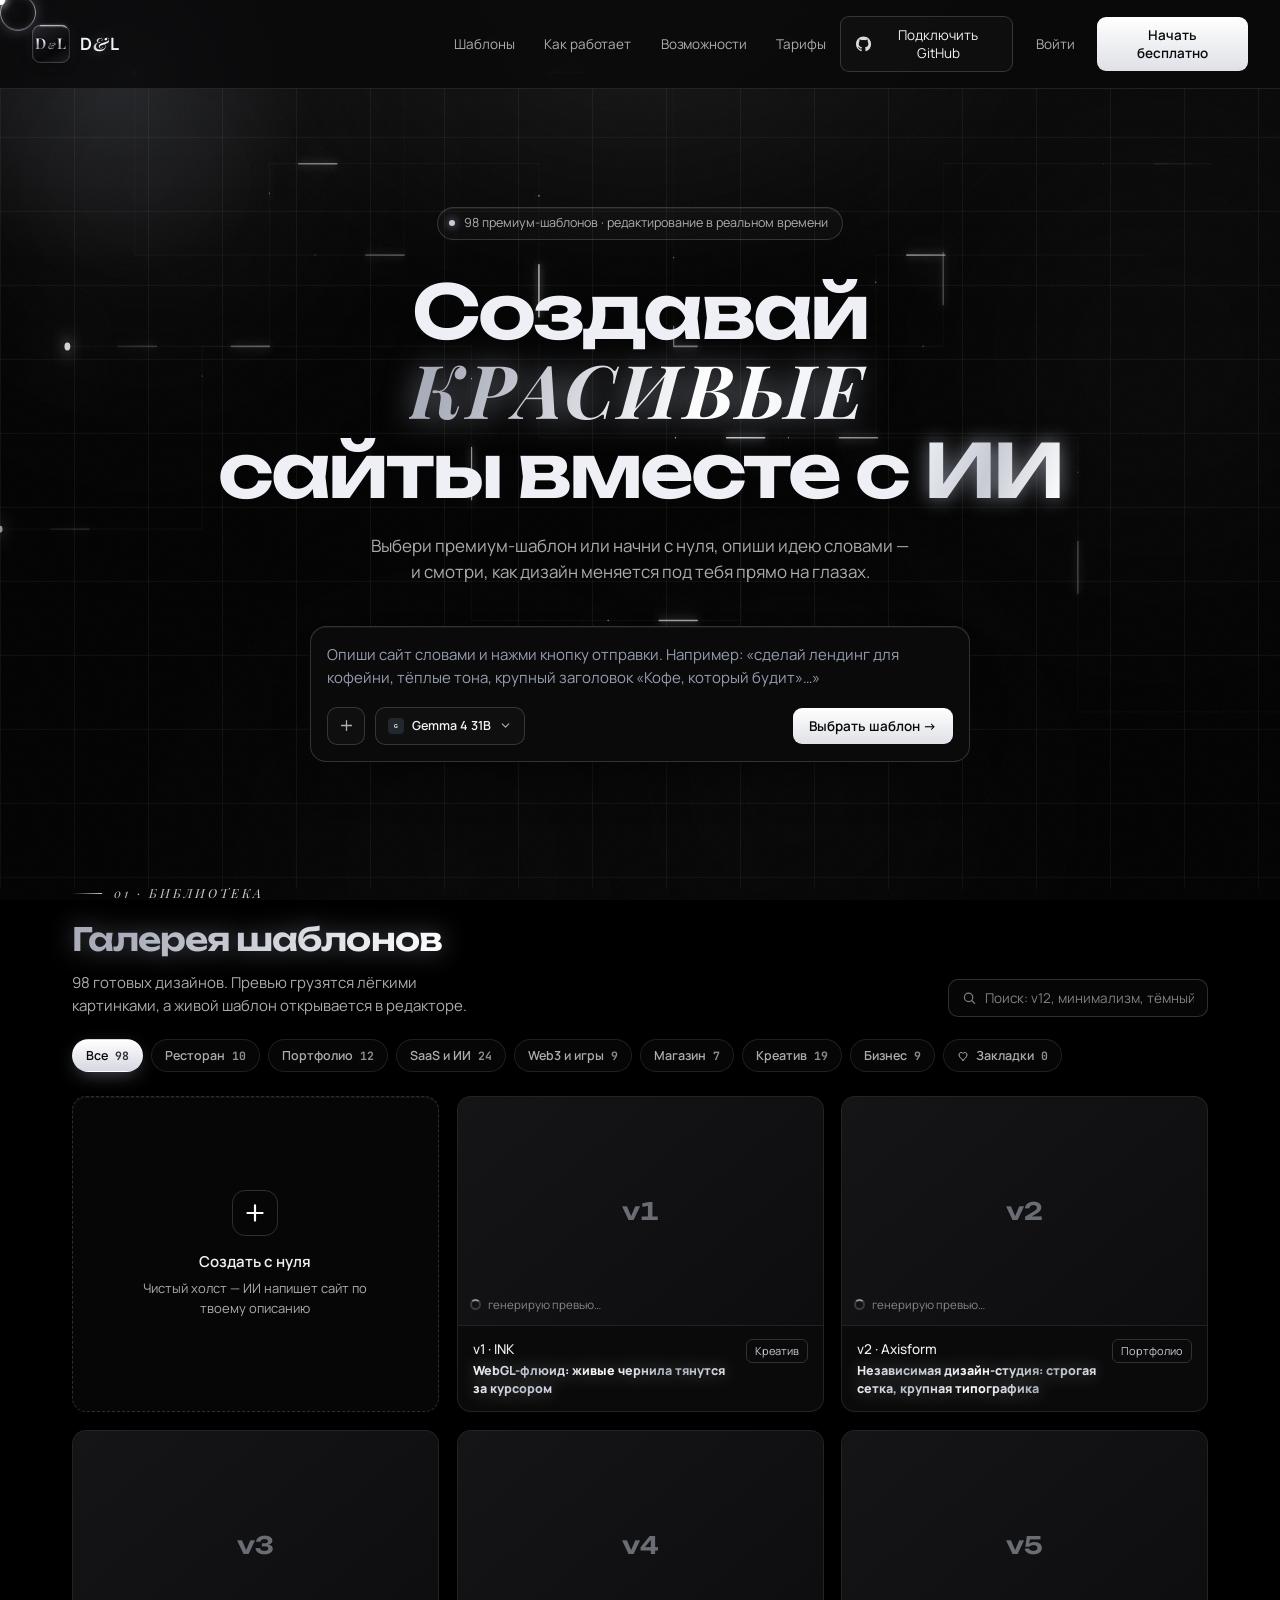
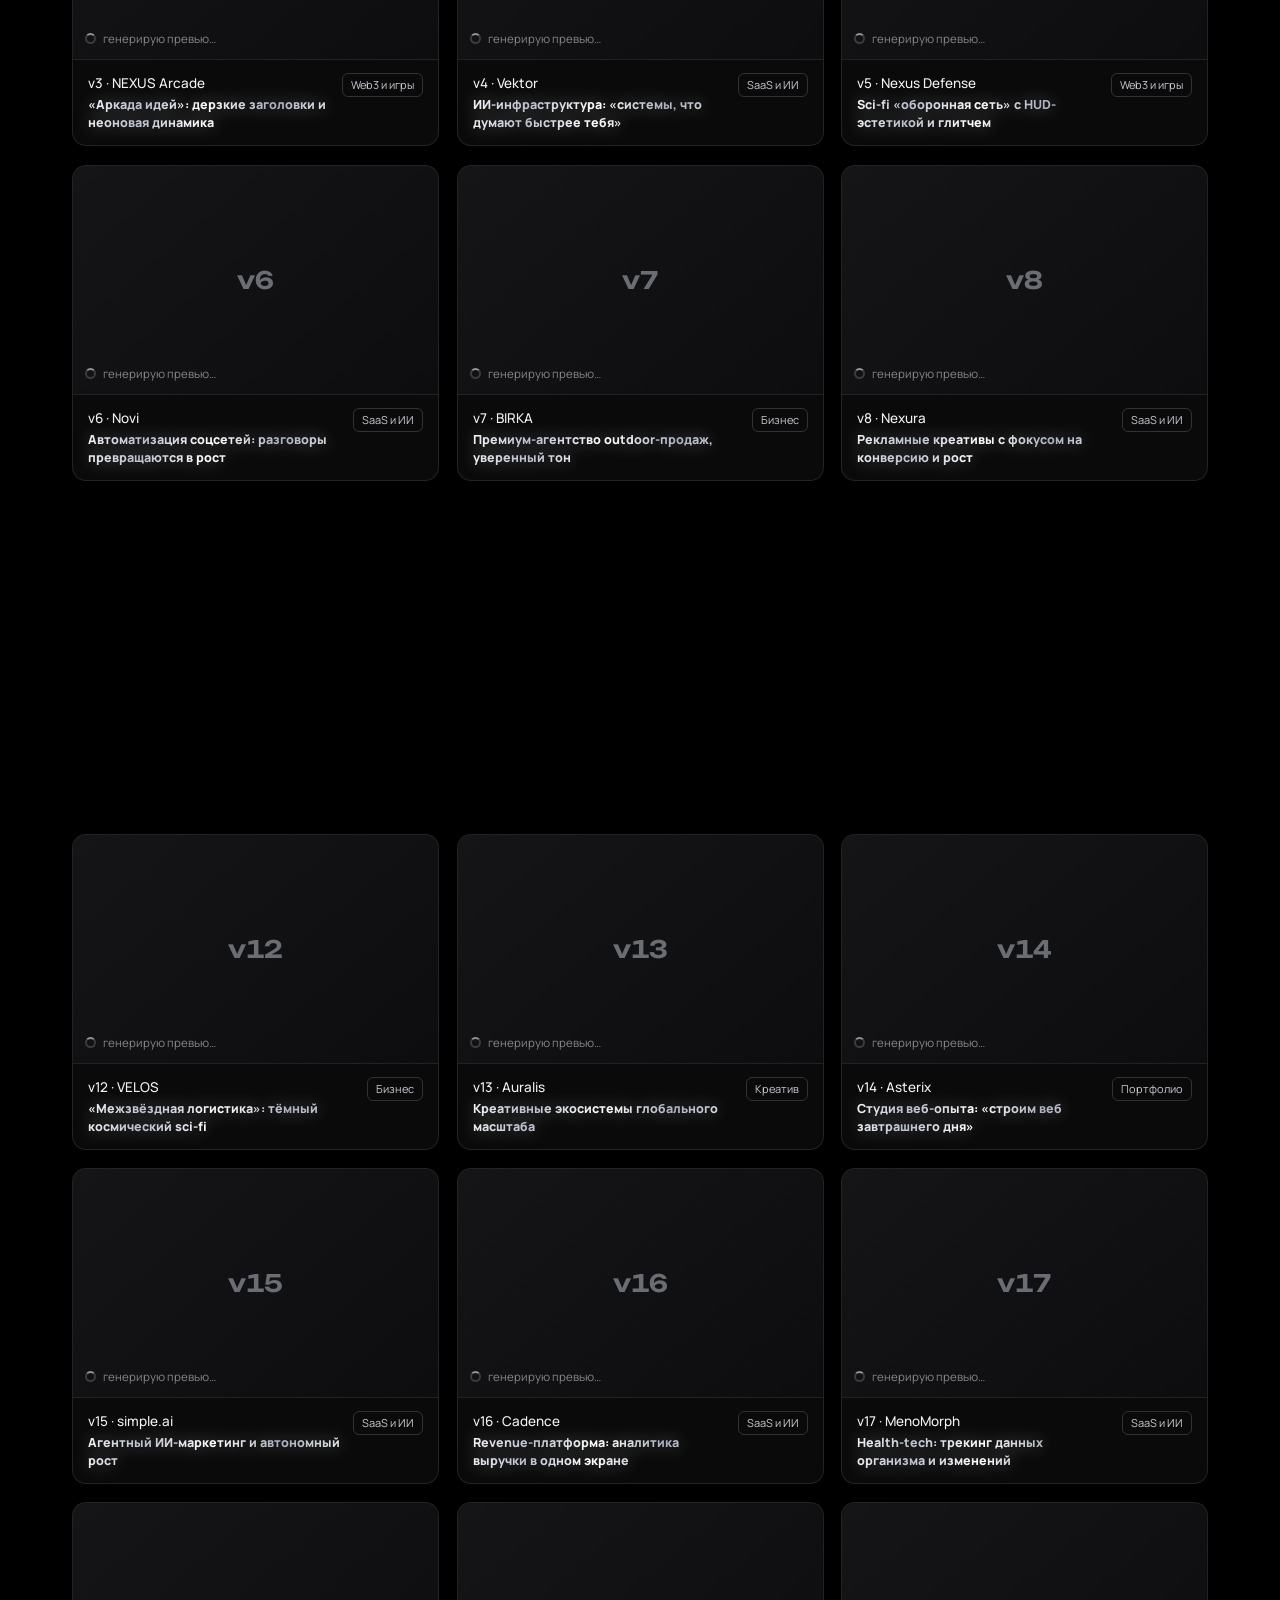
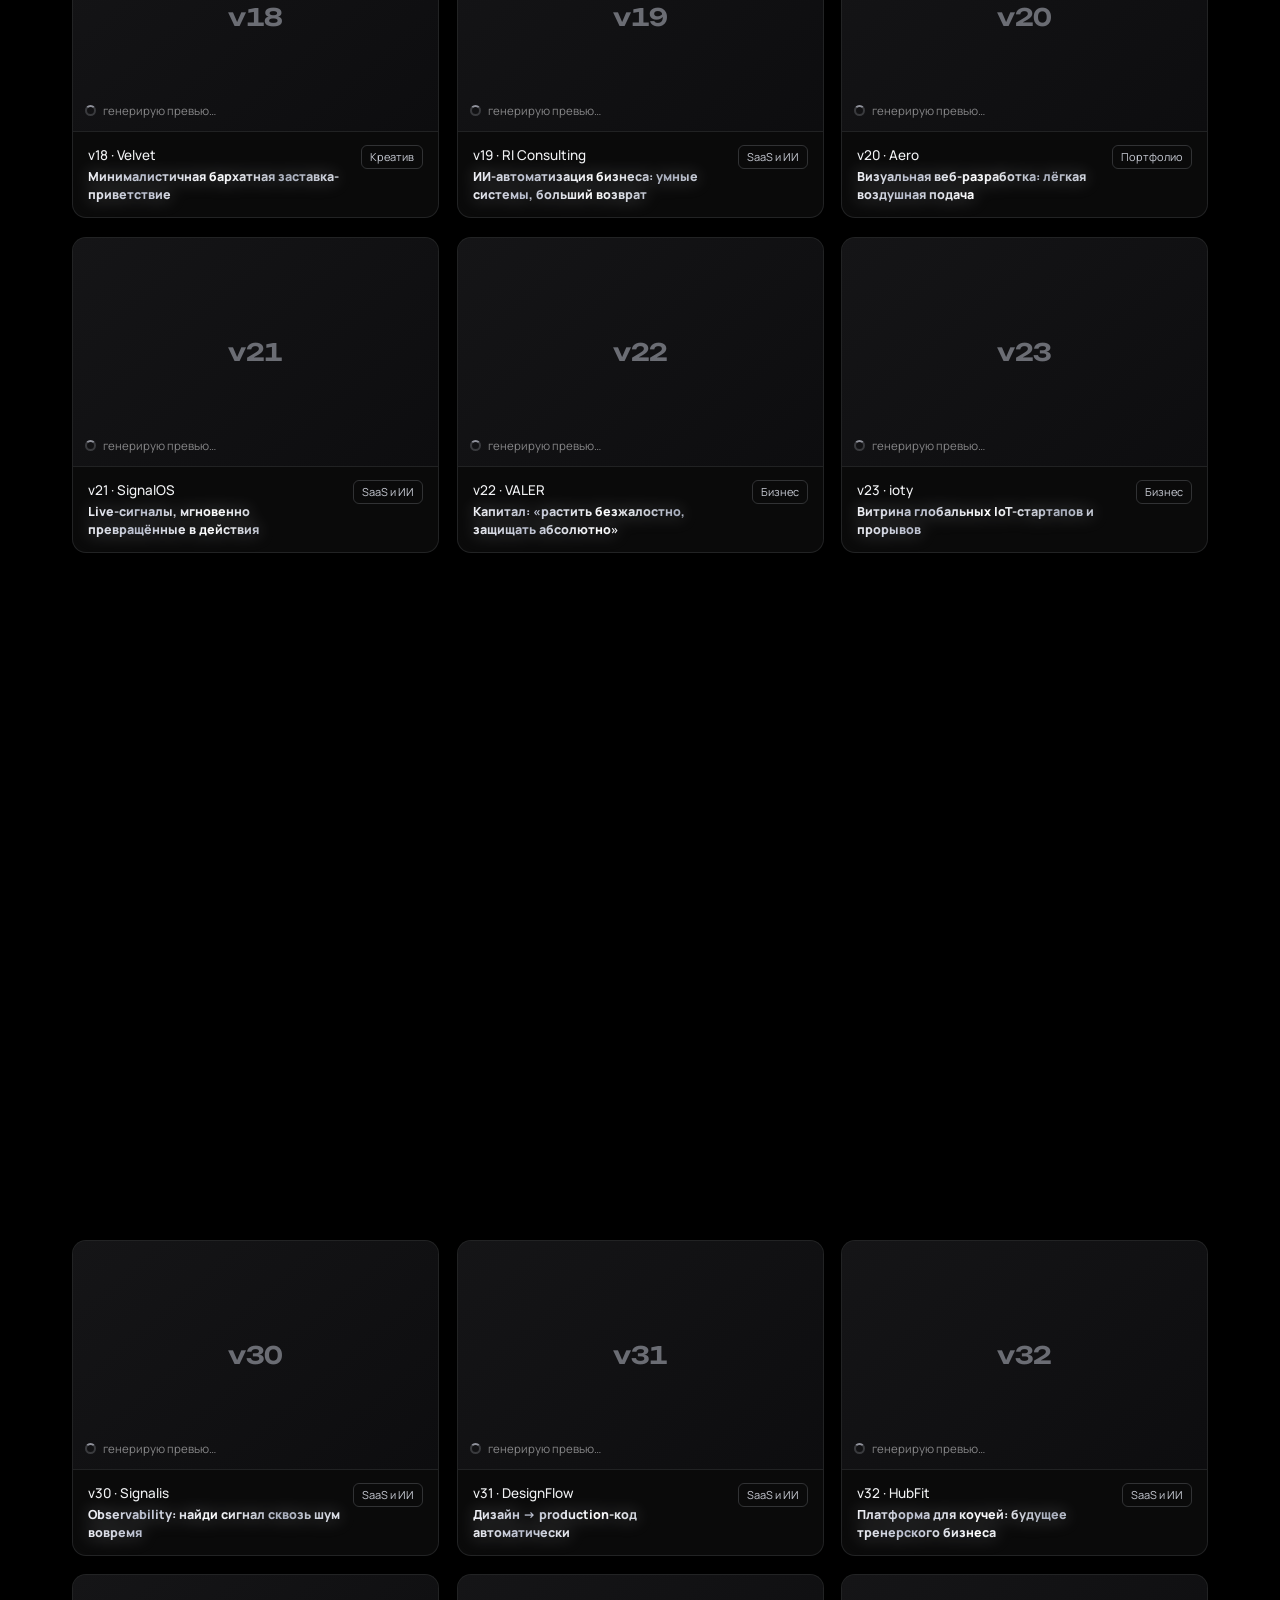
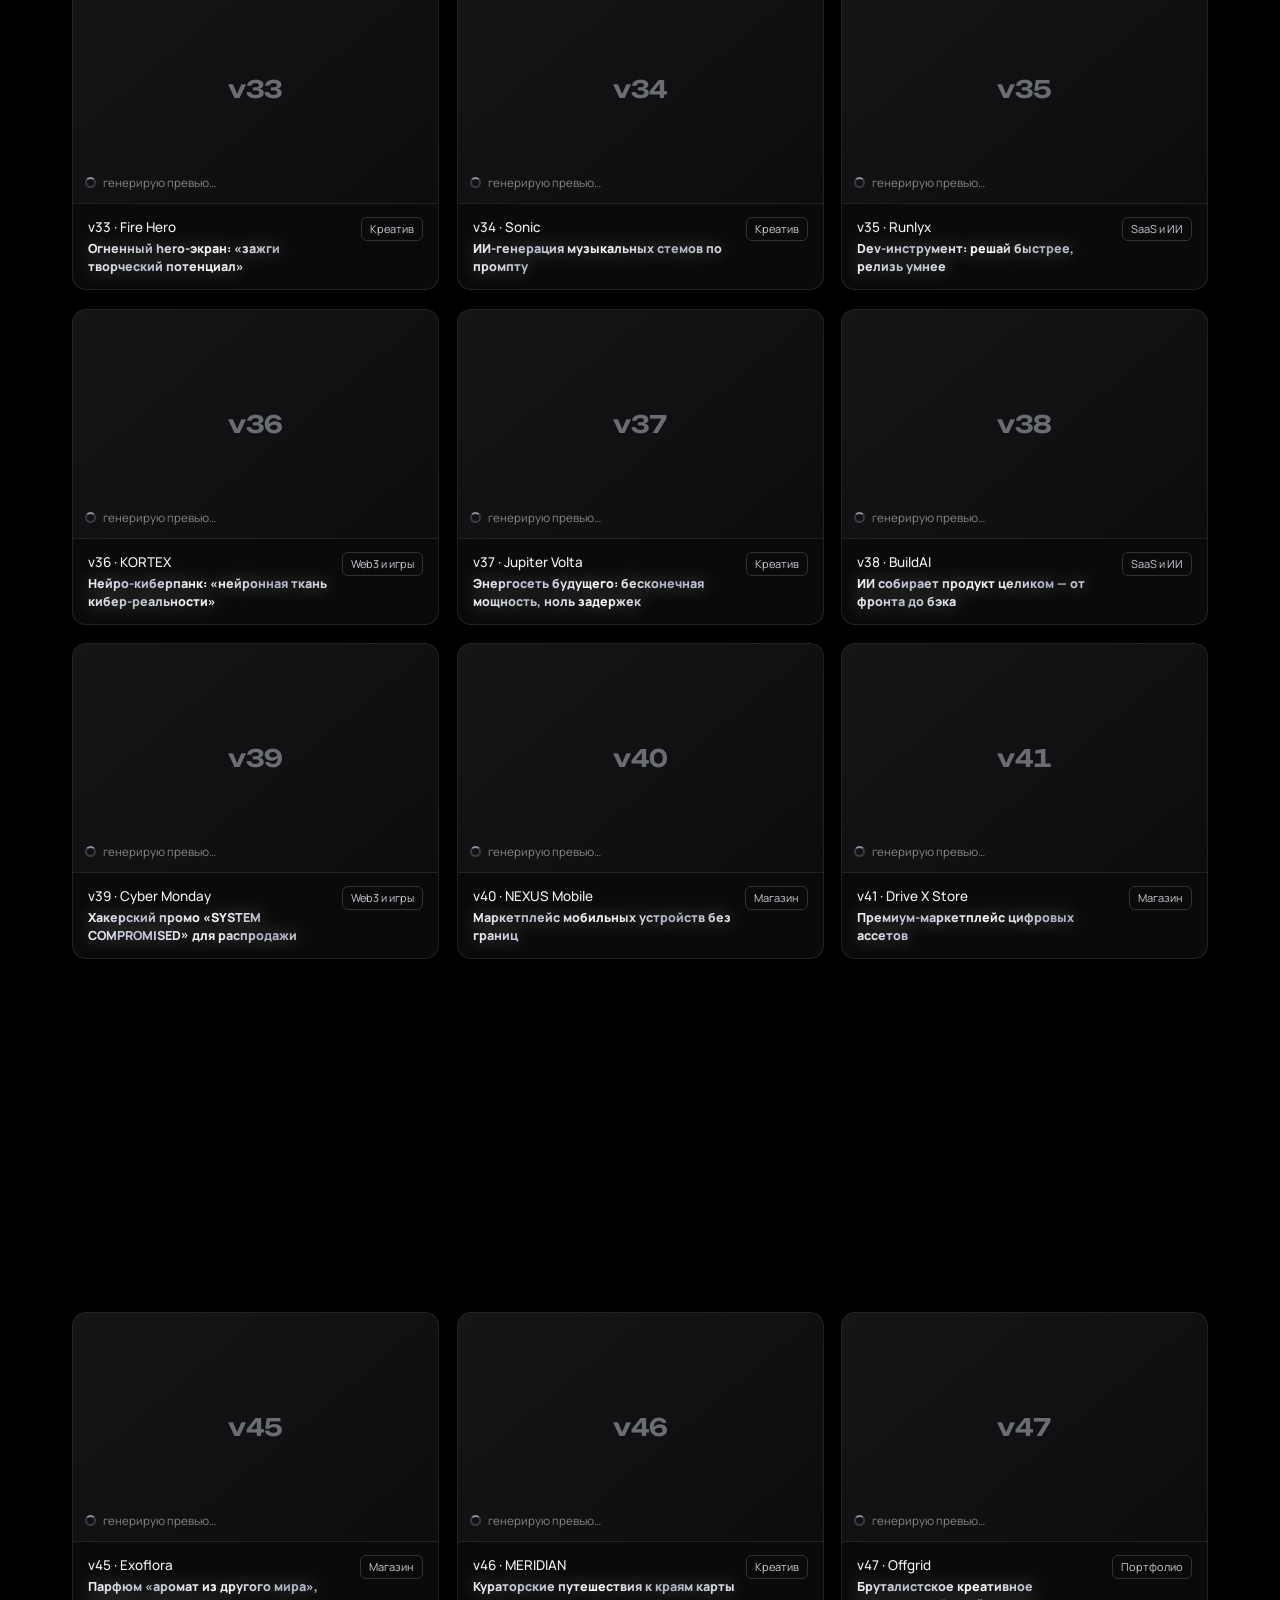
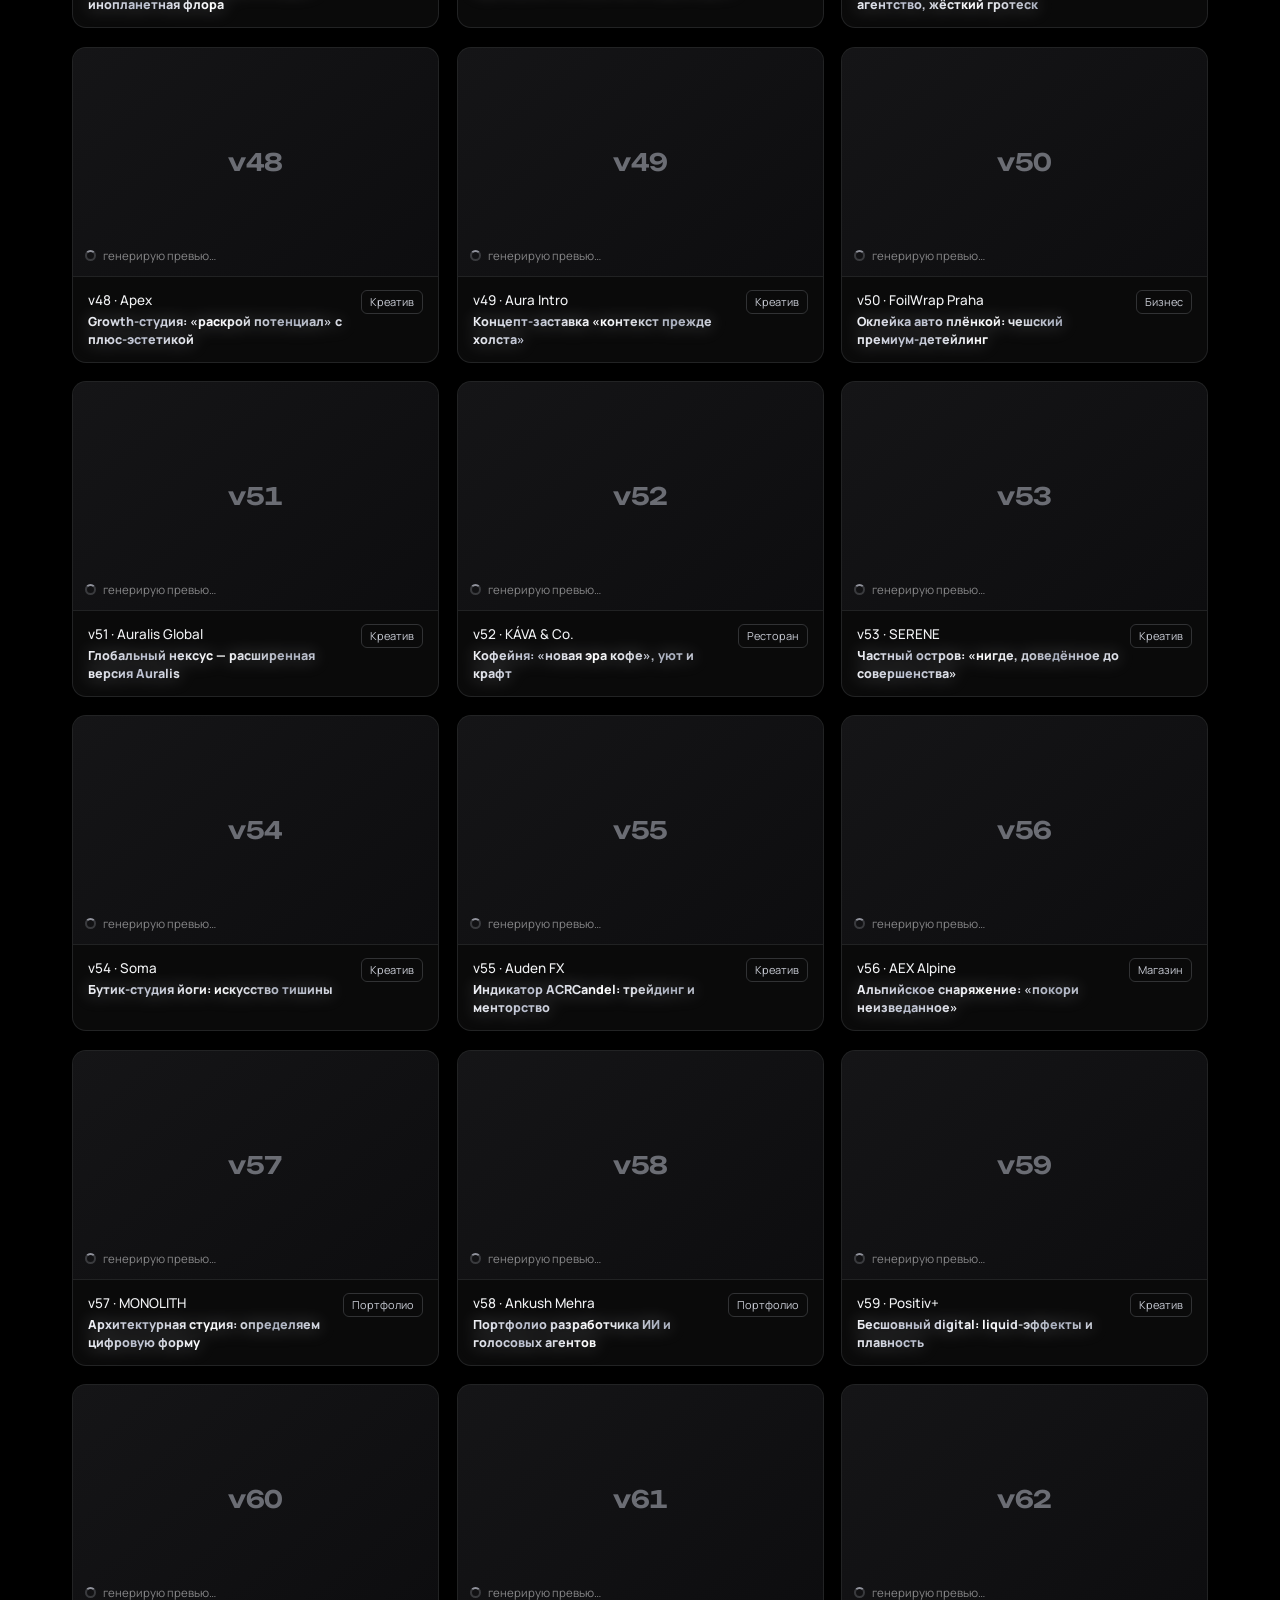
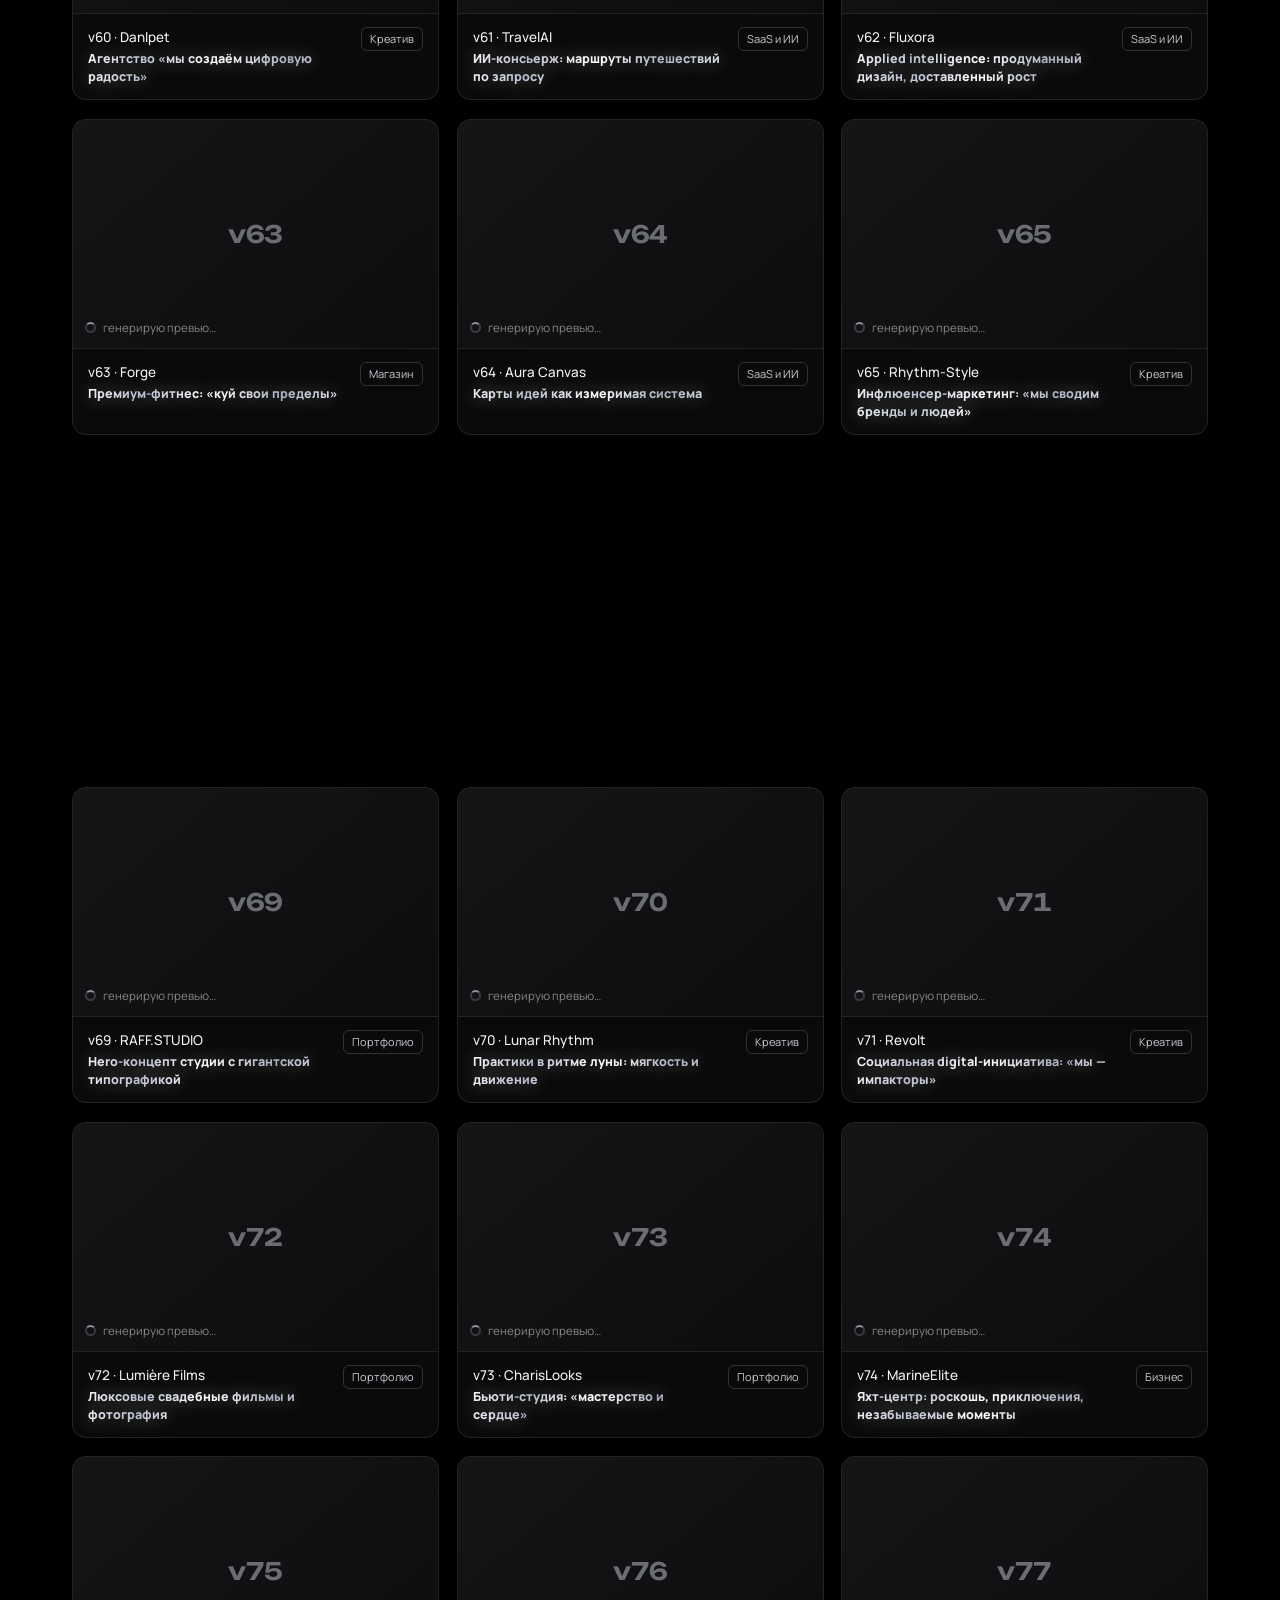
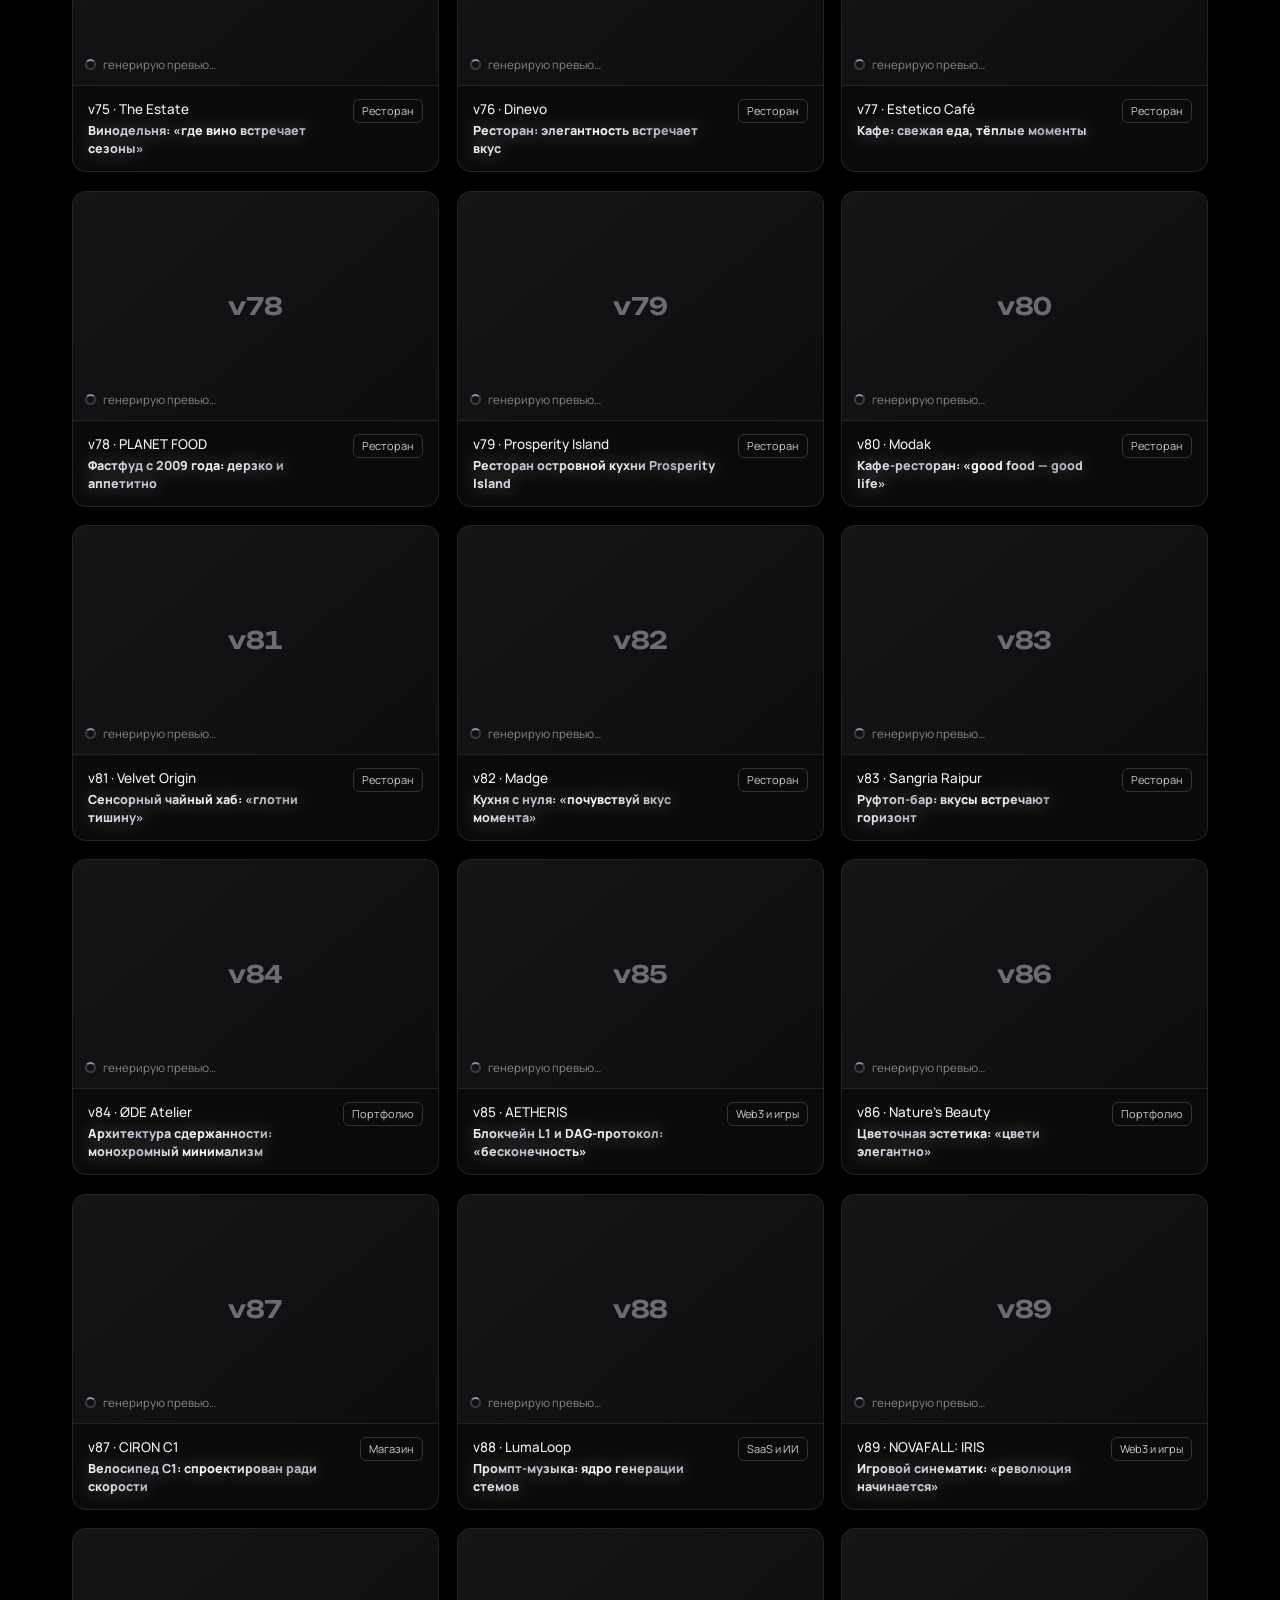
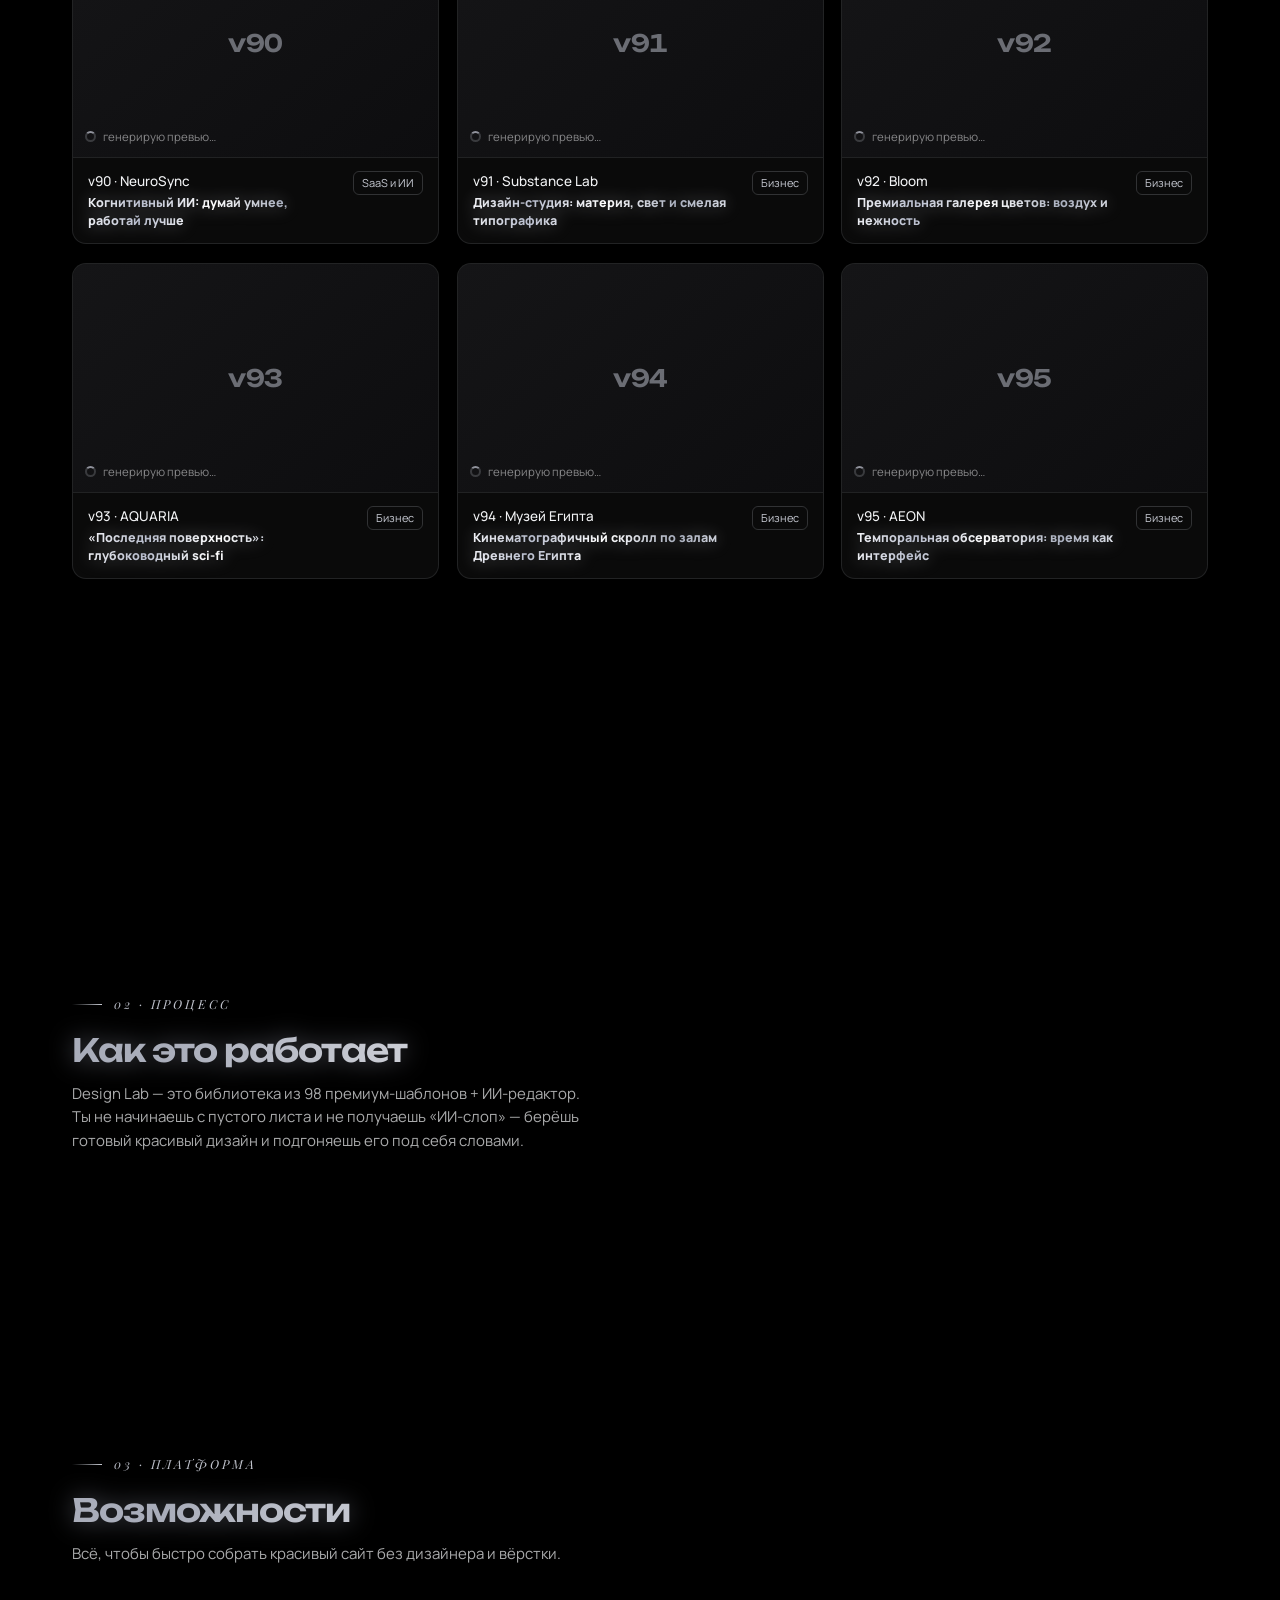
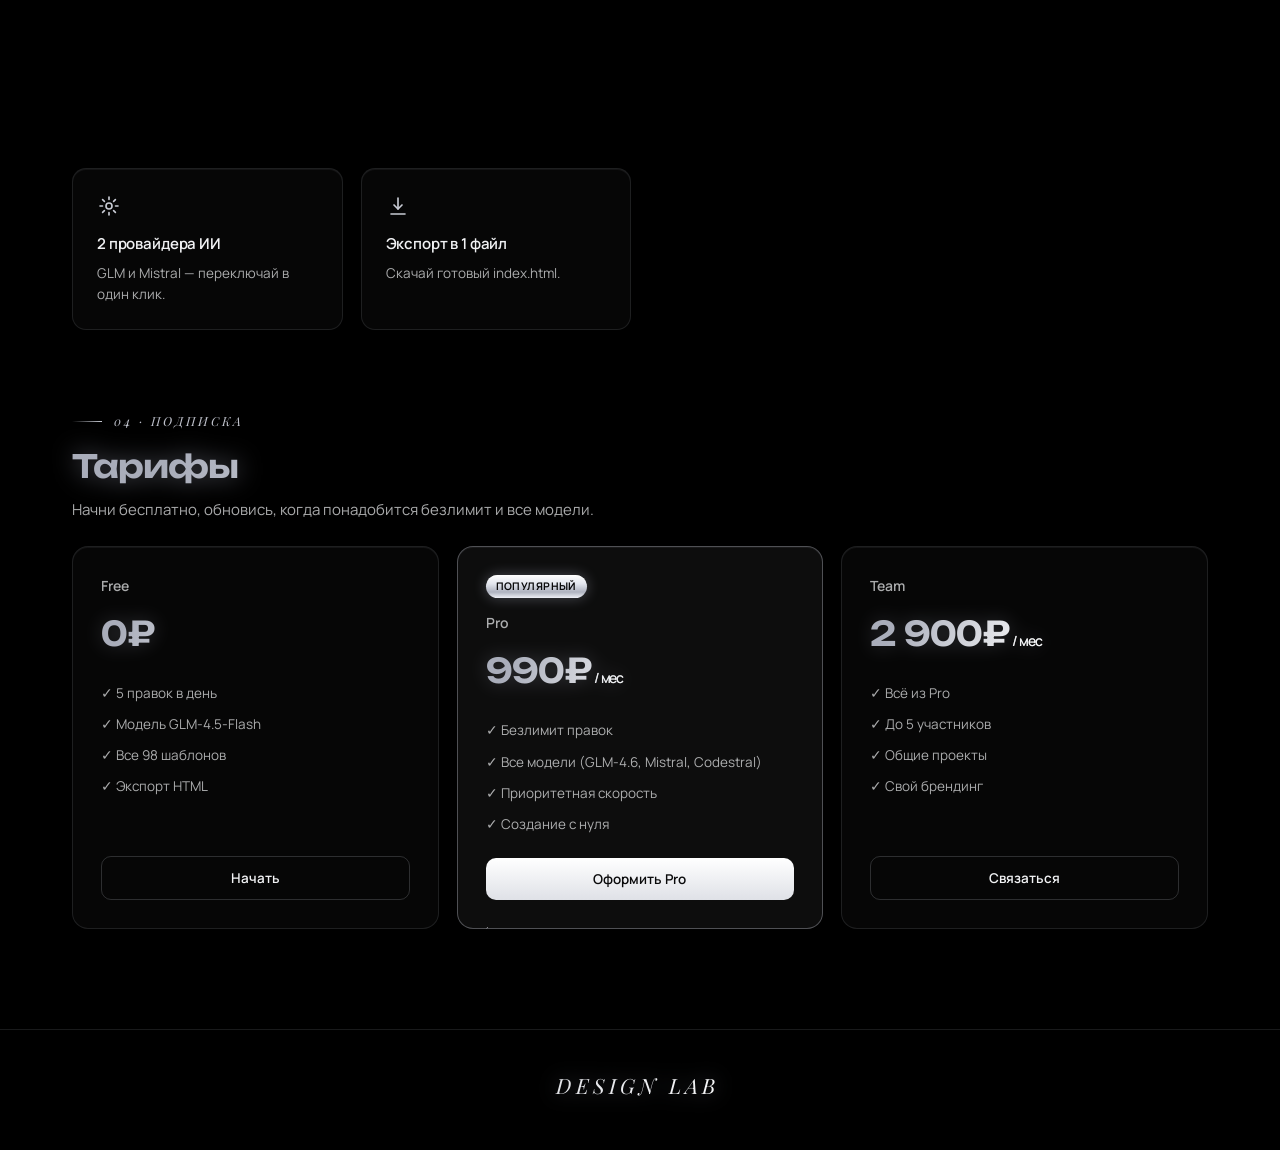
==== commit cfac29c2: "Add files via upload" ====
--- a/frontend/index.html
+++ b/frontend/index.html
@@ -14,7 +14,7 @@
 <link href="https://fonts.googleapis.com/css2?family=Manrope:wght@400;500;600;700;800&family=Unbounded:wght@400;500;600;700;800&family=Playfair+Display:ital,wght@0,500;0,600;0,700;1,500;1,600;1,700&family=Instrument+Serif:ital@1&family=JetBrains+Mono:wght@400;500;600&display=swap" rel="stylesheet" />
 <style>
 :root{
-  --bg:#09090a;--bg-2:#0d0d0f;
+  --bg:#000000;--bg-2:#0a0a0a;
   --surface:rgba(255,255,255,.024);--surface-2:rgba(255,255,255,.05);--surface-3:rgba(255,255,255,.08);
   --border:rgba(205,208,219,.12);--border-2:rgba(205,208,219,.20);--border-3:rgba(205,208,219,.34);
   --text:#f1f2f4;--muted:rgba(241,242,244,.70);--faint:rgba(241,242,244,.52);
@@ -43,8 +43,8 @@
 :focus-visible{outline:2px solid var(--silver);outline-offset:2px;border-radius:6px}
 
 .bg-fx{position:fixed;inset:0;z-index:0;pointer-events:none;overflow:hidden}
-.bg-fx .grid{position:absolute;inset:0;background-image:linear-gradient(rgba(201,204,216,.055) 1px,transparent 1px),linear-gradient(90deg,rgba(201,204,216,.055) 1px,transparent 1px);background-size:74px 74px;-webkit-mask-image:radial-gradient(ellipse 135% 105% at 50% 28%,#000 58%,rgba(0,0,0,.5) 100%);mask-image:radial-gradient(ellipse 135% 105% at 50% 28%,#000 58%,rgba(0,0,0,.5) 100%)}
-.bg-fx .halo{position:absolute;left:50%;top:-240px;transform:translateX(-50%);width:900px;height:560px;background:radial-gradient(ellipse at 50% 50%,rgba(210,213,225,.07),transparent 66%);filter:blur(28px)}
+.bg-fx .grid{position:absolute;inset:0;background-image:linear-gradient(rgba(255,255,255,.05) 1px,transparent 1px),linear-gradient(90deg,rgba(255,255,255,.05) 1px,transparent 1px);background-size:74px 74px;-webkit-mask-image:radial-gradient(ellipse 135% 105% at 50% 28%,#000 58%,rgba(0,0,0,.5) 100%);mask-image:radial-gradient(ellipse 135% 105% at 50% 28%,#000 58%,rgba(0,0,0,.5) 100%)}
+.bg-fx .halo{position:absolute;left:50%;top:-240px;transform:translateX(-50%);width:900px;height:560px;background:radial-gradient(ellipse at 50% 50%,rgba(255,255,255,.06),transparent 66%);filter:blur(28px)}
 
 /* ambient cursor light + custom cursor */
 #cursorGlow{position:fixed;top:0;left:0;width:460px;height:460px;margin:-230px 0 0 -230px;border-radius:50%;background:radial-gradient(circle,rgba(200,208,238,.12),rgba(200,208,238,0) 62%);z-index:0;pointer-events:none;display:none;will-change:transform;filter:blur(4px)}
@@ -224,9 +224,9 @@
 .silver-glow{background:linear-gradient(110deg,#eef0f6 0%,#c8cbd4 24%,#ffffff 50%,#aeb2bf 74%,#eef0f6 100%);background-size:220% auto;-webkit-background-clip:text;background-clip:text;-webkit-text-fill-color:transparent;filter:drop-shadow(0 0 10px rgba(214,220,240,.55));animation:sheen 5s linear infinite,glowPulse 4s ease-in-out infinite}
 .silver-soft{color:var(--silver-bright);text-shadow:0 0 14px rgba(210,216,240,.4)}
 .bg-fx .aurora{position:absolute;border-radius:50%;filter:blur(72px);opacity:.5;mix-blend-mode:screen;will-change:transform}
-.bg-fx .a1{width:520px;height:520px;left:-130px;top:-90px;background:radial-gradient(circle,rgba(150,170,220,.30),transparent 68%);animation:drift1 22s ease-in-out infinite alternate,auroraBreathe 11s ease-in-out infinite}
-.bg-fx .a2{width:620px;height:620px;right:-170px;top:30px;background:radial-gradient(circle,rgba(120,190,210,.20),transparent 66%);animation:drift2 28s ease-in-out infinite alternate,auroraBreathe 14s ease-in-out -4s infinite}
-.bg-fx .a3{width:480px;height:480px;left:42%;top:540px;background:radial-gradient(circle,rgba(210,214,235,.16),transparent 70%);animation:drift3 32s ease-in-out infinite alternate,auroraBreathe 16s ease-in-out -8s infinite}
+.bg-fx .a1{width:520px;height:520px;left:-130px;top:-90px;background:radial-gradient(circle,rgba(255,255,255,.10),transparent 68%);animation:drift1 22s ease-in-out infinite alternate,auroraBreathe 11s ease-in-out infinite}
+.bg-fx .a2{width:620px;height:620px;right:-170px;top:30px;background:radial-gradient(circle,rgba(255,255,255,.07),transparent 66%);animation:drift2 28s ease-in-out infinite alternate,auroraBreathe 14s ease-in-out -4s infinite}
+.bg-fx .a3{width:480px;height:480px;left:42%;top:540px;background:radial-gradient(circle,rgba(255,255,255,.06),transparent 70%);animation:drift3 32s ease-in-out infinite alternate,auroraBreathe 16s ease-in-out -8s infinite}
 @keyframes drift1{0%{transform:translate3d(0,0,0) scale(1)}35%{transform:translate3d(96px,34px,0) scale(1.09)}70%{transform:translate3d(52px,104px,0) scale(1.05)}100%{transform:translate3d(150px,90px,0) scale(1.16)}}
 @keyframes drift2{0%{transform:translate3d(0,0,0) scale(1)}40%{transform:translate3d(-58px,86px,0) scale(1.12)}75%{transform:translate3d(-120px,42px,0) scale(1.04)}100%{transform:translate3d(-130px,110px,0) scale(1.1)}}
 @keyframes drift3{0%{transform:translate3d(0,0,0) scale(1)}30%{transform:translate3d(64px,-18px,0) scale(1.14)}65%{transform:translate3d(28px,-72px,0) scale(1.08)}100%{transform:translate3d(90px,-80px,0) scale(1.22)}}
@@ -239,7 +239,7 @@
 .bg-fx .stars .st{position:absolute;border-radius:50%;background:rgba(232,236,250,.95);box-shadow:0 0 6px rgba(210,216,240,.85);opacity:0;animation:twinkle linear infinite,floaty ease-in-out infinite}
 @keyframes twinkle{0%,100%{opacity:.12}50%{opacity:.9}}
 @keyframes floaty{0%,100%{transform:translateY(0)}50%{transform:translateY(-20px)}}
-.bg-fx .scanline{position:absolute;left:0;right:0;top:0;height:38%;background:linear-gradient(180deg,rgba(200,208,238,.055),transparent);animation:scan 11s ease-in-out infinite}
+.bg-fx .scanline{position:absolute;left:0;right:0;top:0;height:38%;background:linear-gradient(180deg,rgba(255,255,255,.04),transparent);animation:scan 11s ease-in-out infinite}
 @keyframes scan{0%{transform:translateY(-45%);opacity:0}25%{opacity:.7}100%{transform:translateY(280%);opacity:0}}
 .sec-title{background-image:var(--chrome-h);background-size:220% auto;-webkit-background-clip:text;background-clip:text;animation:sheen 7s linear infinite}
 .reveal{opacity:0}
@@ -1065,7 +1065,7 @@
 .pricing .plan:nth-child(2){animation-delay:.1s}.pricing .plan:nth-child(3){animation-delay:.2s}
 
 /* alive background: 4th aurora, comets, grain, parallax hooks */
-.bg-fx .a4{width:560px;height:560px;left:12%;bottom:-240px;top:auto;background:radial-gradient(circle,rgba(168,178,228,.15),transparent 68%);animation:drift1 30s ease-in-out infinite alternate,auroraBreathe 13s ease-in-out -6s infinite}
+.bg-fx .a4{width:560px;height:560px;left:12%;bottom:-240px;top:auto;background:radial-gradient(circle,rgba(255,255,255,.05),transparent 70%);animation:drift1 30s ease-in-out infinite alternate,auroraBreathe 13s ease-in-out -6s infinite}
 .bg-fx .comets{position:absolute;inset:0}
 .bg-fx .comets i{position:absolute;width:150px;height:1.5px;border-radius:999px;background:linear-gradient(90deg,rgba(238,240,246,.95),transparent);filter:drop-shadow(0 0 6px rgba(214,220,240,.9));opacity:0;animation:comet 9s linear infinite}
 .bg-fx .comets i:nth-child(1){top:13%;left:66%;animation-delay:2.2s}
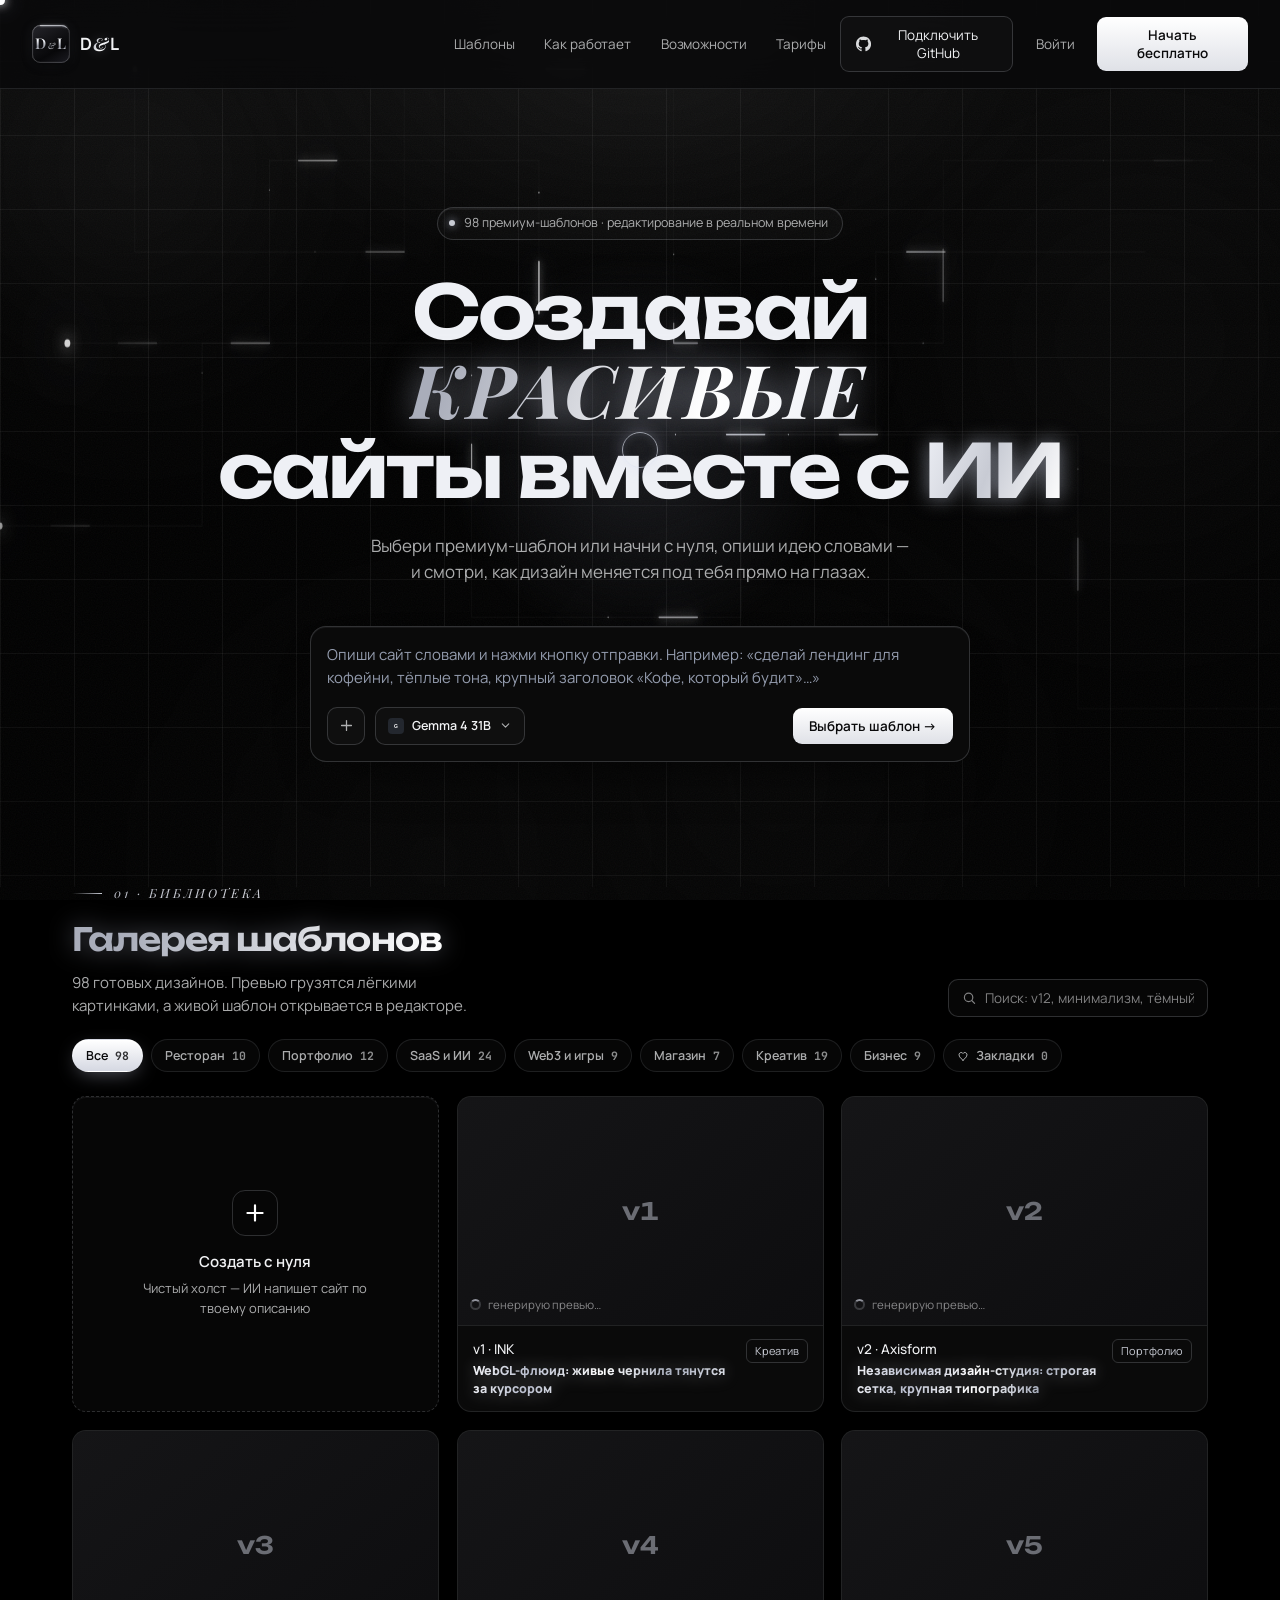
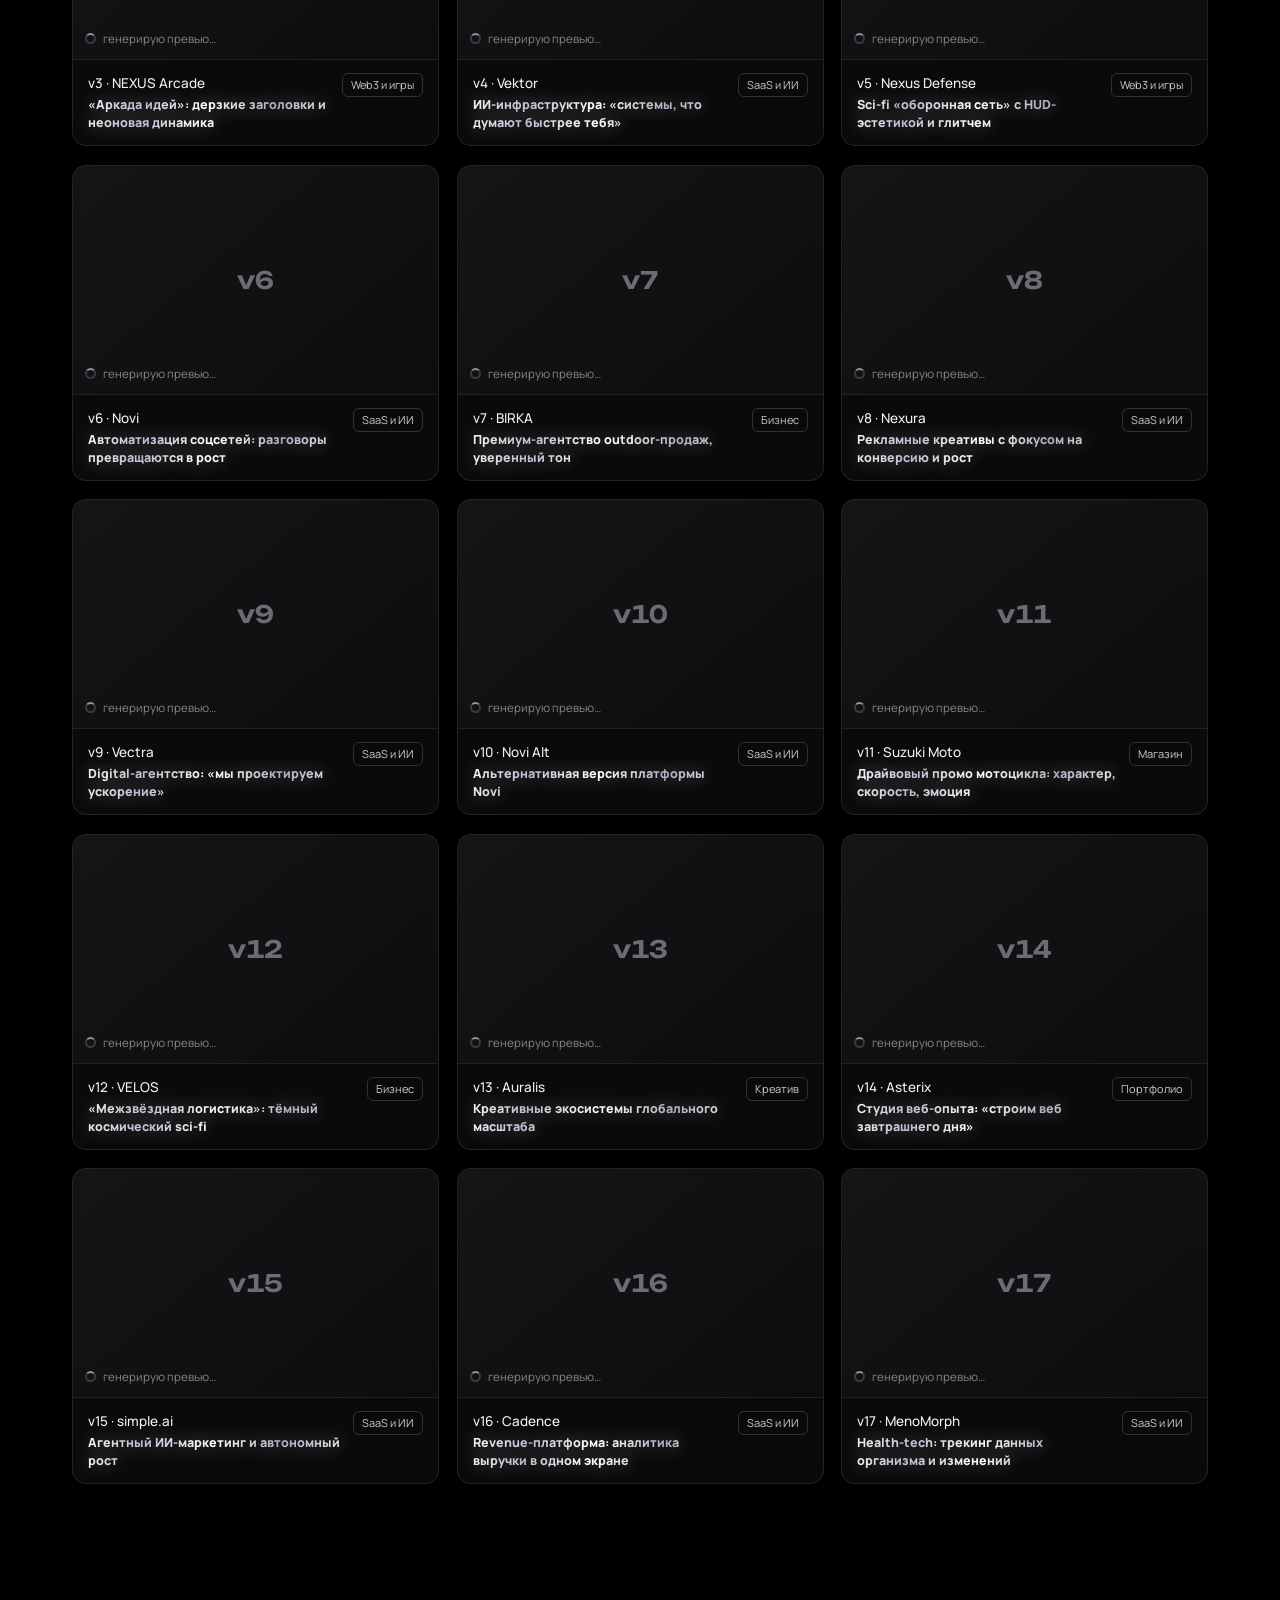
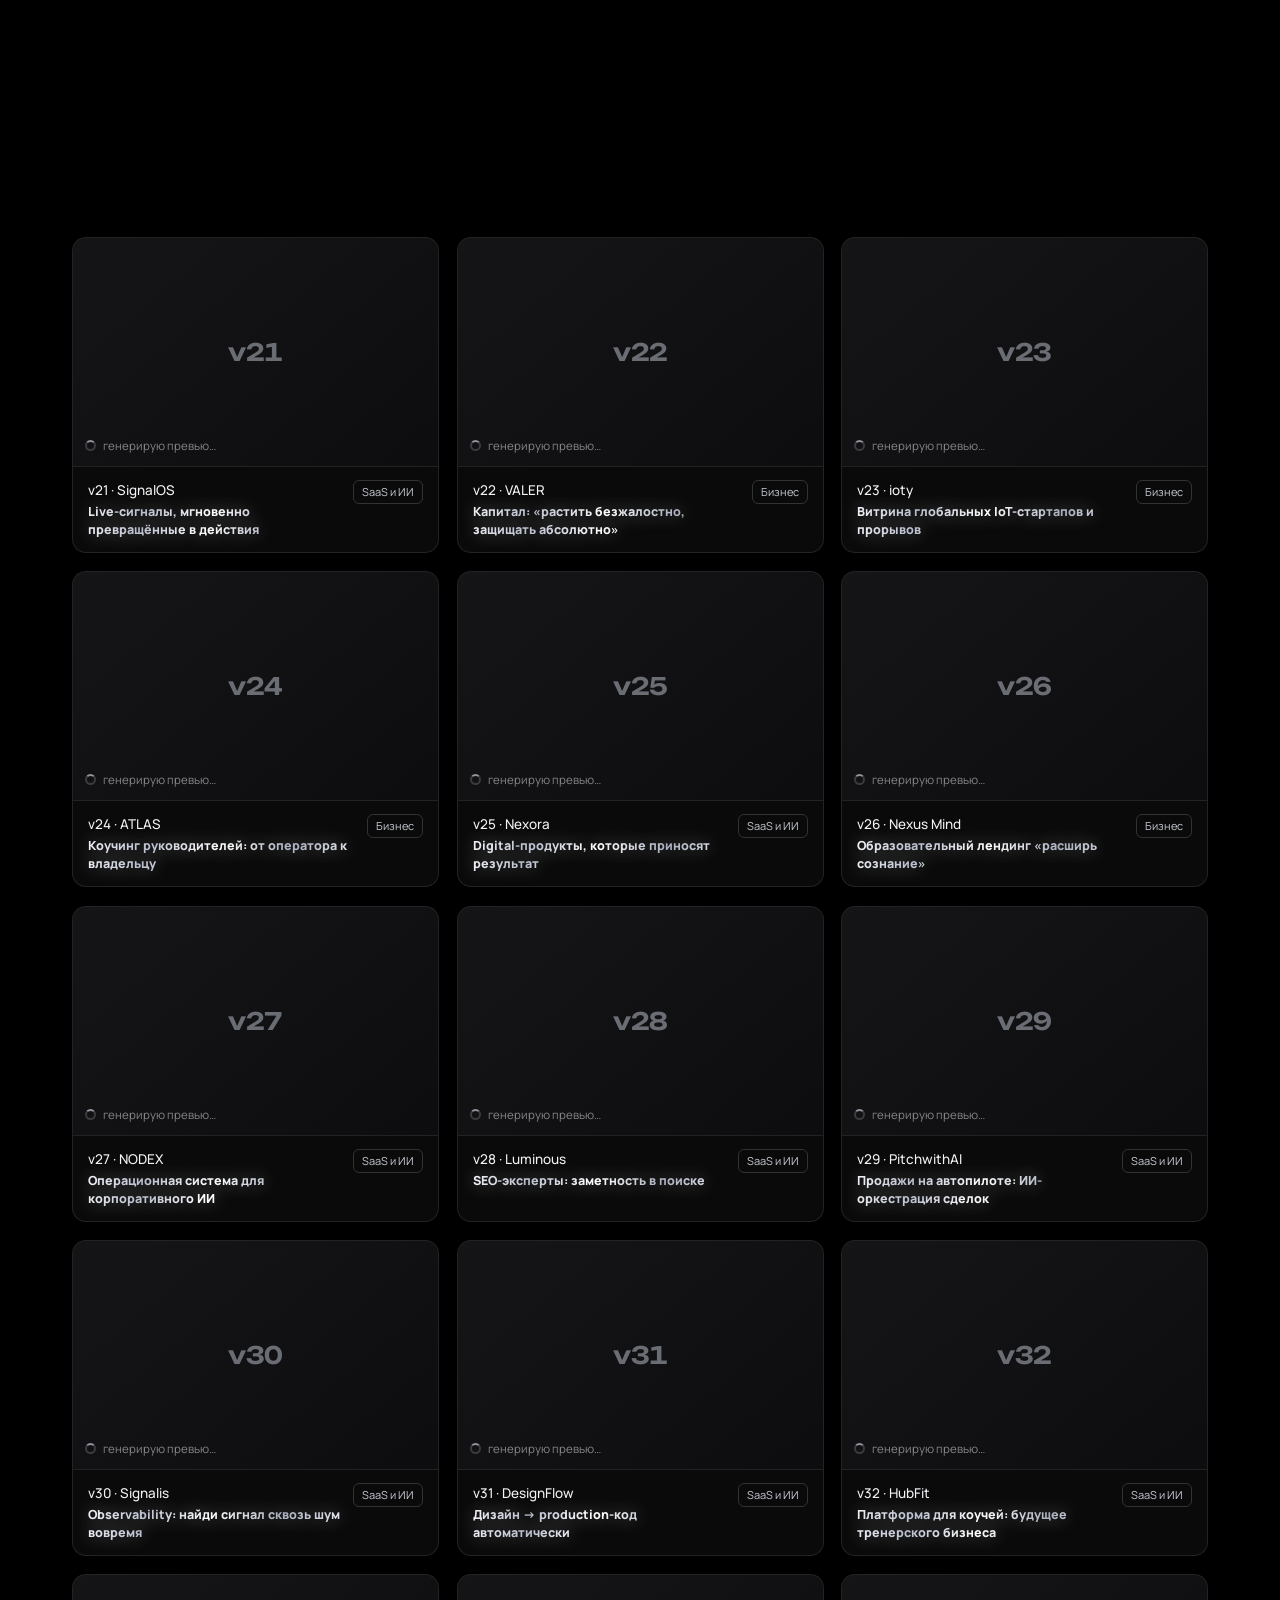
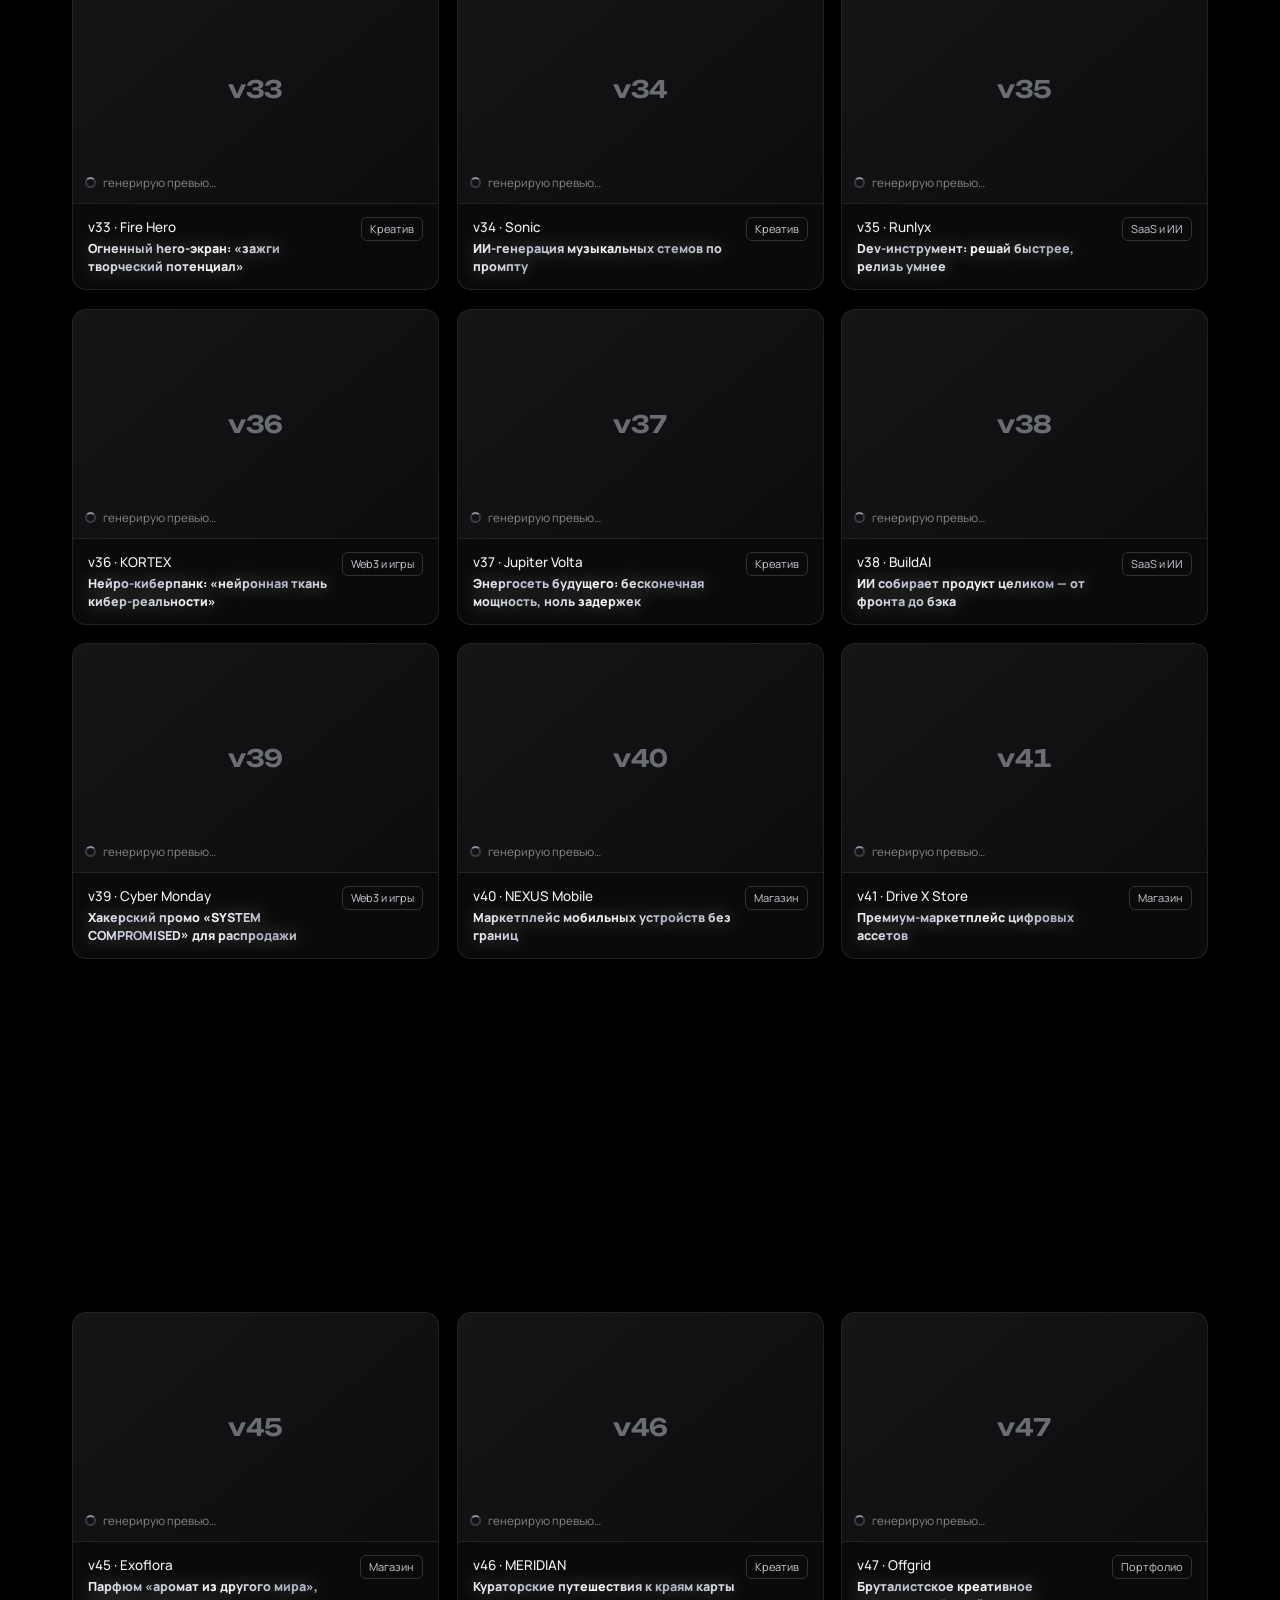
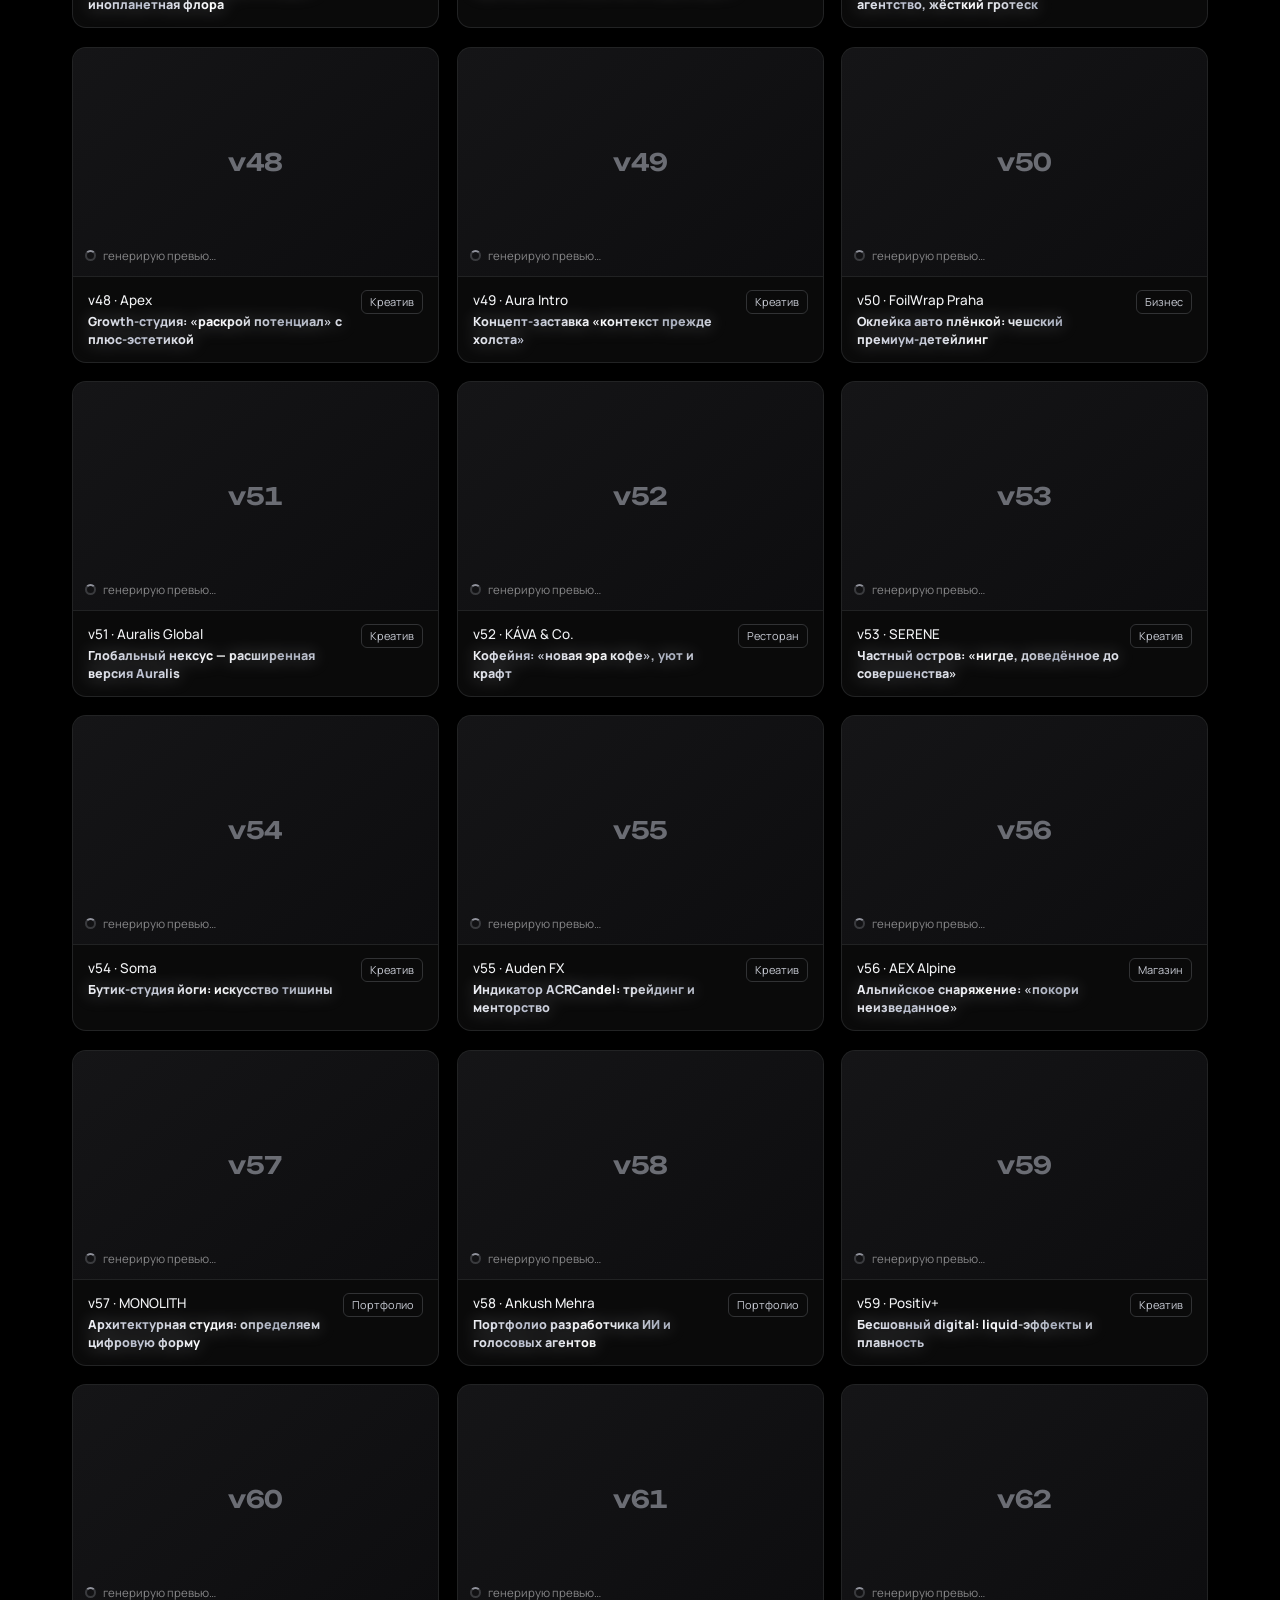
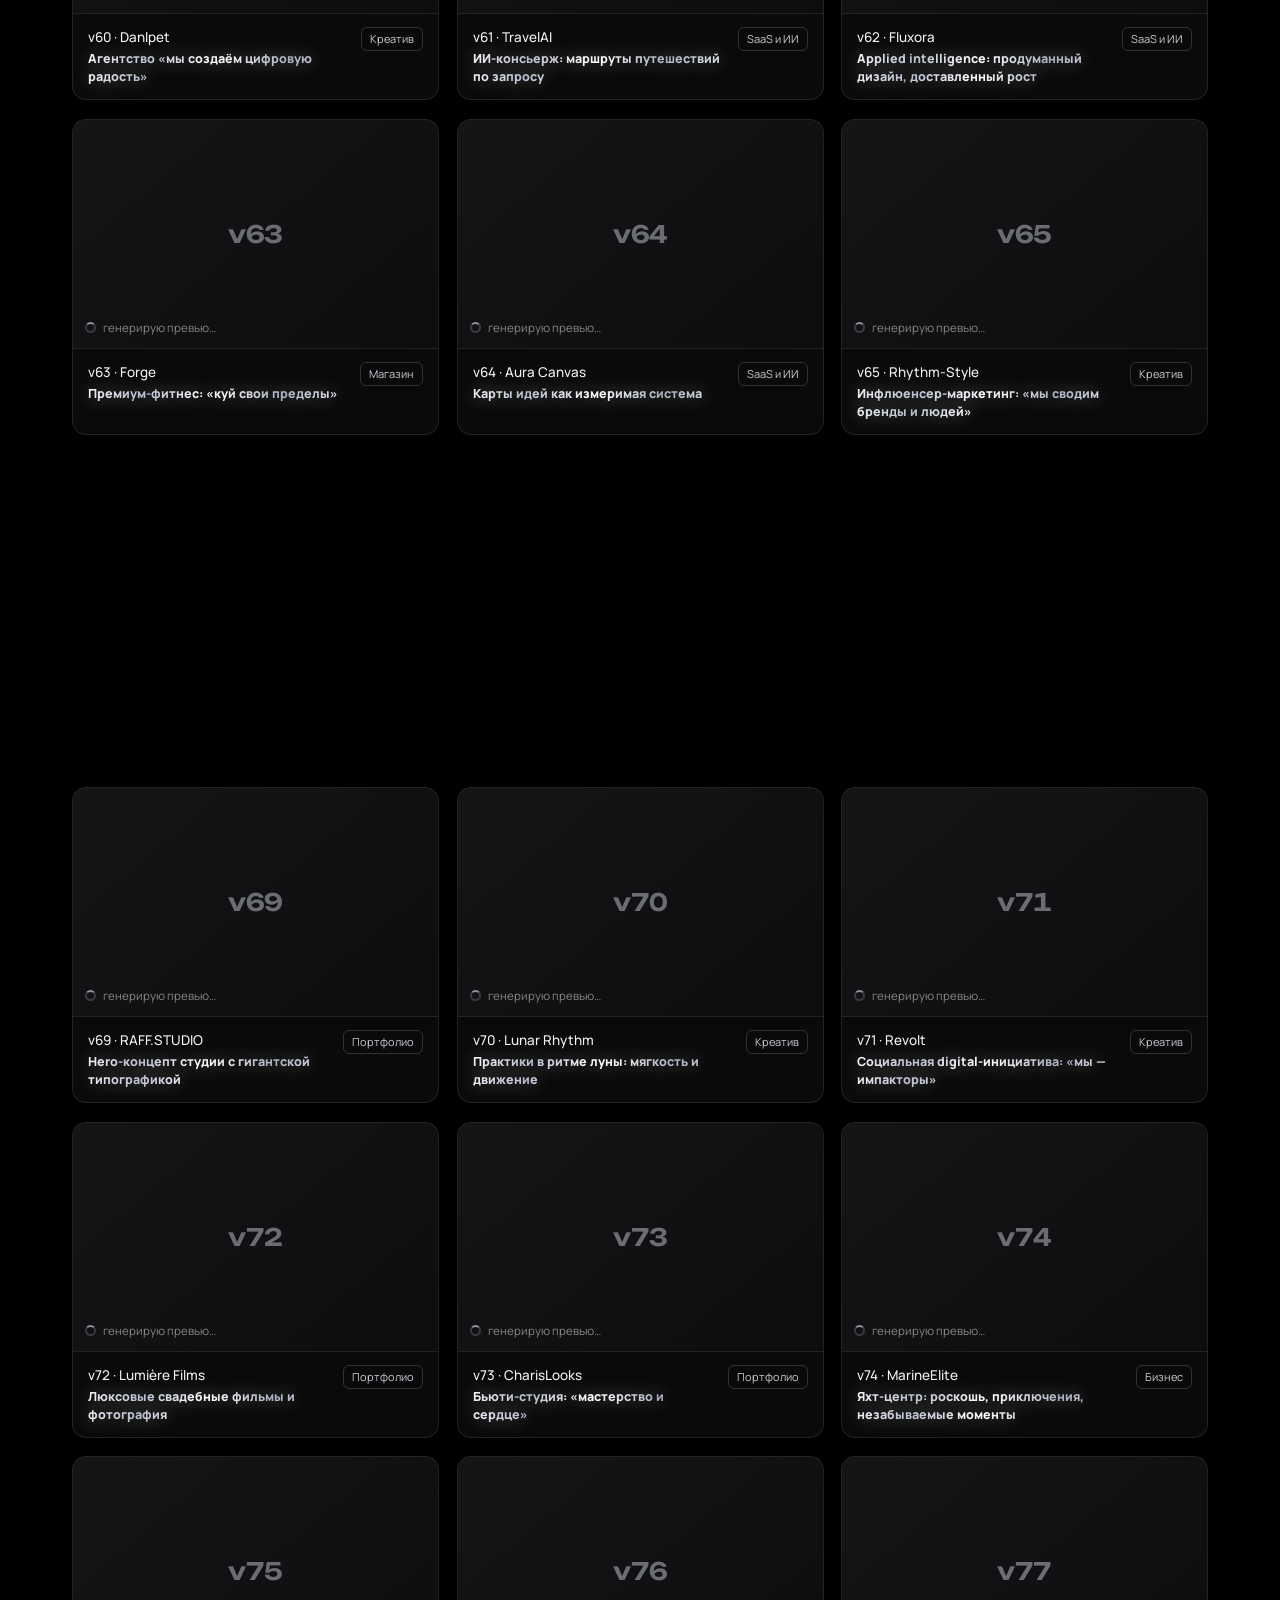
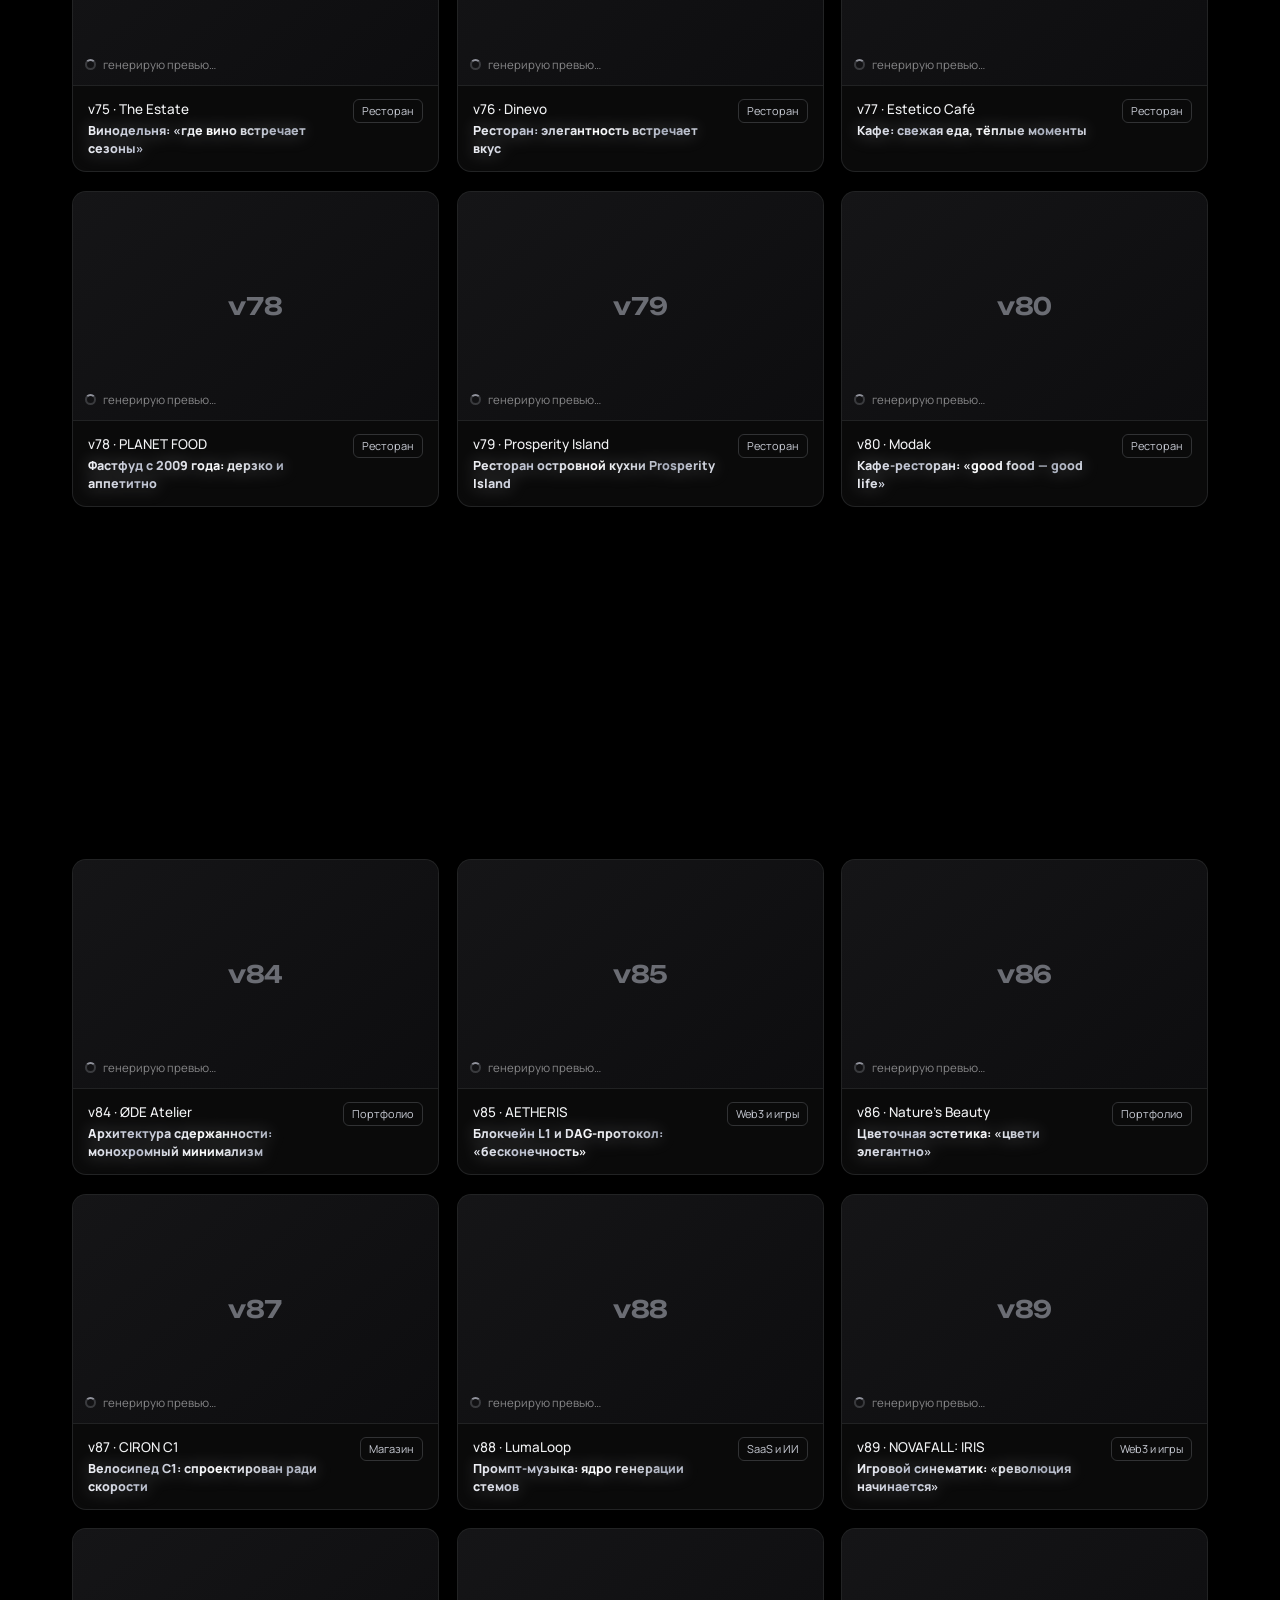
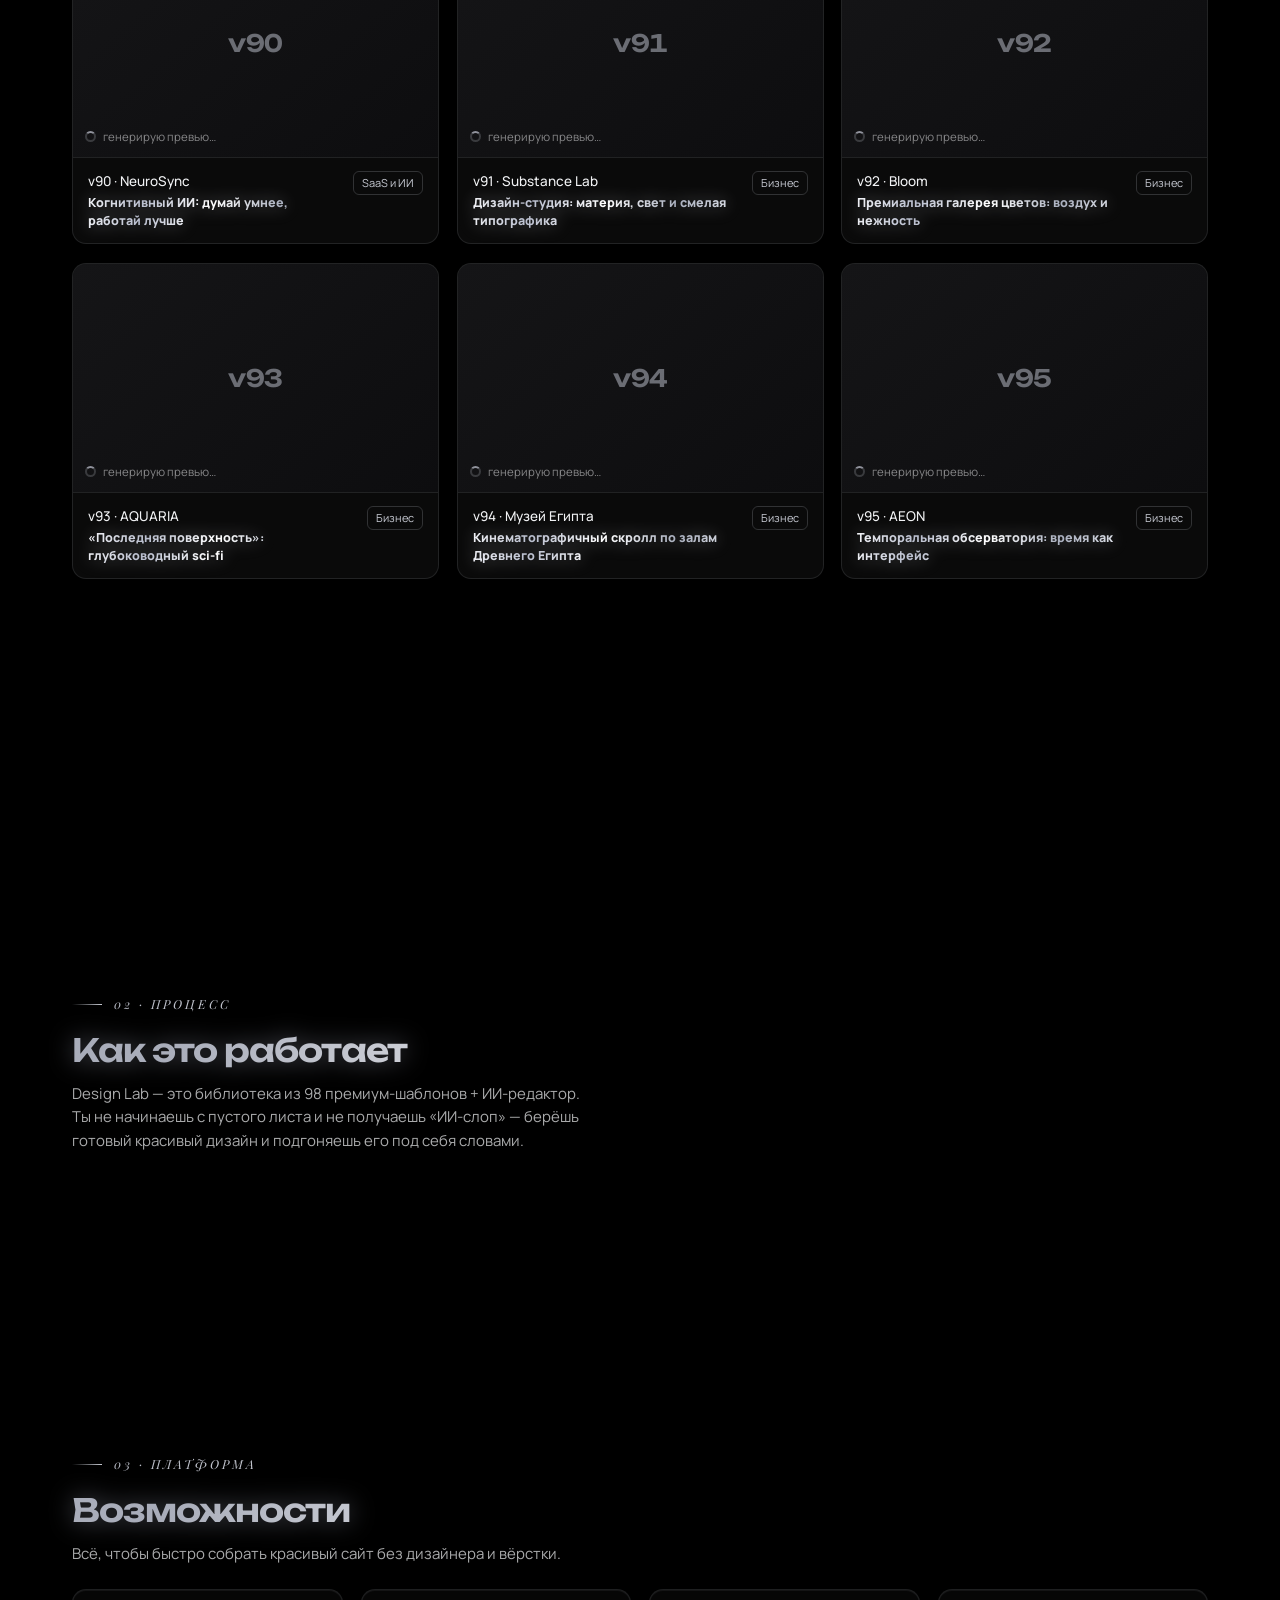
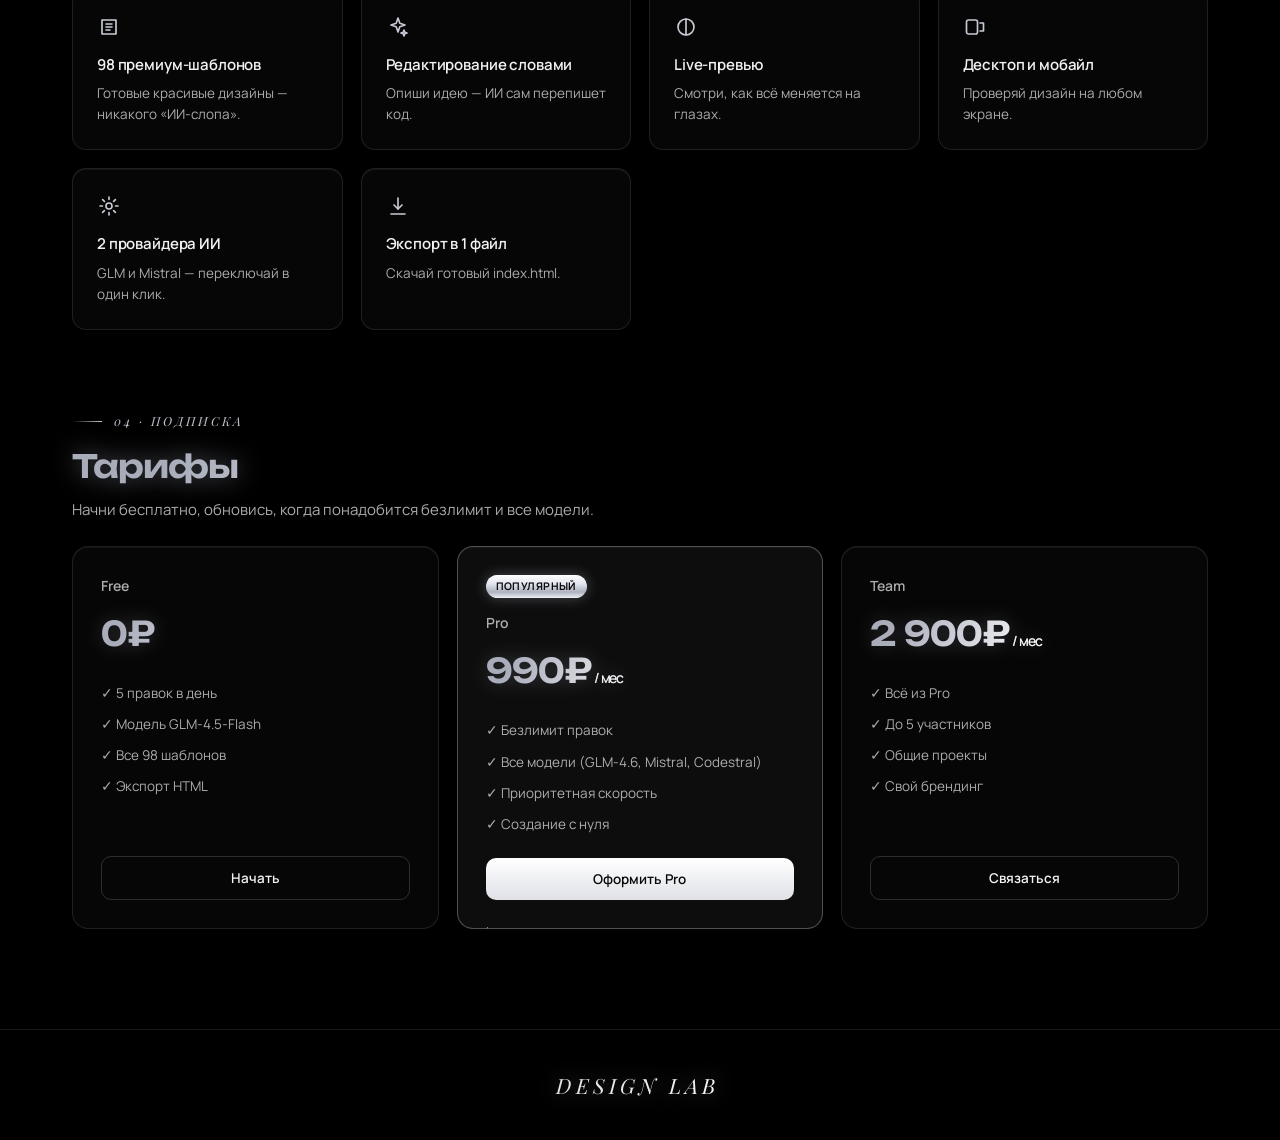
==== commit 75ba6ec7: "Удалённый сайт больше не возвращается в «Недавние» Раздел «Недавние сайты» хранится только в браузер" ====
--- a/frontend/index.html
+++ b/frontend/index.html
@@ -1981,13 +1981,35 @@
 
 /* ---------- saved projects (localStorage) ---------- */
 var PROJ_KEY='dl_projects_v1';var projId=null;var autosaveT=null;
+/* Удалённая карточка «Недавних» возвращалась сразу же после удаления.
+
+   Раздел «Недавние сайты» хранится только в браузере, а deleteProject()
+   вычёркивал запись из списка и на этом всё. Сайт, открытый в редакторе,
+   продолжал автосохраняться и записывал себя обратно: с тем же id, а после
+   перезагрузки страницы — уже с новым, потому что projId жил только в памяти
+   и терялся вместе с ней.
+
+   Поэтому теперь id открытого сайта переживает перезагрузку, а удаление его
+   карточки глушит автосохранение. Ручное «Сохранить» запрет снимает —
+   это прямая воля человека, а не фоновый автосейв. */
+var OPEN_KEY='dl_open_project_v1';var OPEN_DEAD_KEY='dl_open_deleted_v1';
+function projStoreGet(key){try{return localStorage.getItem(key)||'';}catch(e){return '';}}
+function projStoreSet(key,value){try{if(value)localStorage.setItem(key,value);else localStorage.removeItem(key);}catch(e){}}
+projId=projStoreGet(OPEN_KEY)||null;
+var projDead=projStoreGet(OPEN_DEAD_KEY)==='1';
+function setProjId(id){projId=id||null;projStoreSet(OPEN_KEY,projId);}
+function setProjDead(on){projDead=!!on;projStoreSet(OPEN_DEAD_KEY,projDead?'1':'');}
 function loadProjects(){try{var a=JSON.parse(localStorage.getItem(PROJ_KEY));return Array.isArray(a)?a:[];}catch(e){return [];}}
 function persistProjects(a){try{localStorage.setItem(PROJ_KEY,JSON.stringify(a));return true;}catch(e){if(a.length>1)return persistProjects(a.slice(0,a.length-1));return false;}}
 function projName(){var n=(document.getElementById('tplName').textContent||'').trim();return n||'\u041c\u043e\u0439 \u0441\u0430\u0439\u0442';}
 function saveProject(manual){
   if(!current||!current.html){if(manual)toast('\u041f\u043e\u043a\u0430 \u043d\u0435\u0447\u0435\u0433\u043e \u0441\u043e\u0445\u0440\u0430\u043d\u044f\u0442\u044c \u2014 \u0441\u043d\u0430\u0447\u0430\u043b\u0430 \u0441\u0434\u0435\u043b\u0430\u0439 \u043f\u0440\u0430\u0432\u043a\u0443 \u0438\u043b\u0438 \u0441\u043e\u0437\u0434\u0430\u0439 \u0441\u0430\u0439\u0442');return;}
+  if(projDead){
+    if(!manual)return;   /* карточку удалили — фоновый автосейв её не возвращает */
+    setProjDead(false);  /* нажали «Сохранить» вручную — значит сайт снова нужен */
+  }
   var a=loadProjects();
-  if(!projId)projId='p'+Date.now()+Math.floor(Math.random()*1e4);
+  if(!projId)setProjId('p'+Date.now()+Math.floor(Math.random()*1e4));
   for(var j=a.length-1;j>=0;j--)if(a[j].id===projId)a.splice(j,1);
   a.unshift({id:projId,name:projName(),html:current.html,ts:Date.now(),model:currentModel});
   var ok=persistProjects(a.slice(0,12));
@@ -1995,12 +2017,23 @@
   if(manual)toast(ok?'\u041f\u0440\u043e\u0435\u043a\u0442 \u0441\u043e\u0445\u0440\u0430\u043d\u0451\u043d \u2713 \u041e\u043d \u043d\u0430 \u0433\u043b\u0430\u0432\u043d\u043e\u043c \u044d\u043a\u0440\u0430\u043d\u0435':'\u041d\u0435 \u0443\u0434\u0430\u043b\u043e\u0441\u044c \u0441\u043e\u0445\u0440\u0430\u043d\u0438\u0442\u044c \u2014 \u043c\u0430\u043b\u043e \u043c\u0435\u0441\u0442\u0430 \u0432 \u0431\u0440\u0430\u0443\u0437\u0435\u0440\u0435');
 }
 function scheduleAutosave(){clearTimeout(autosaveT);autosaveT=setTimeout(function(){saveProject(false);},1600);}
-function deleteProject(id){persistProjects(loadProjects().filter(function(p){return p.id!==id;}));renderProjects();toast('\u041f\u0440\u043e\u0435\u043a\u0442 \u0443\u0434\u0430\u043b\u0451\u043d');}
+function deleteProject(id){
+  persistProjects(loadProjects().filter(function(p){return p.id!==id;}));
+  if(projId===id){
+    /* Удалён сайт, открытый в редакторе. Гасим уже назначенный автосейв
+       и запрещаем следующие, иначе карточка вернётся через секунду. */
+    clearTimeout(autosaveT);
+    setProjId(null);
+    setProjDead(true);
+  }
+  renderProjects();
+  toast('\u041f\u0440\u043e\u0435\u043a\u0442 \u0443\u0434\u0430\u043b\u0451\u043d');
+}
 function openSavedProject(id){
   var rec=null;loadProjects().forEach(function(p){if(p.id===id)rec=p;});
   if(!rec){toast('\u041f\u0440\u043e\u0435\u043a\u0442 \u043d\u0435 \u043d\u0430\u0439\u0434\u0435\u043d');return;}
   openUserBoard();
-  projId=rec.id;
+  setProjId(rec.id);setProjDead(false);
   current={id:null,html:rec.html,scratch:false,userFile:null};
   document.getElementById('tplName').textContent=rec.name;
   renderHtml(rec.html);
@@ -2192,7 +2225,8 @@
   ['openEditor','openScratch','openUserBoard'].forEach(function(fn){
     var o=window[fn];if(typeof o!=='function')return;
     window[fn]=function(){
-      projId=null;disarmDesign();
+      /* Новый сеанс на доске: прошлый проект отпущен, запрет автосейва снят. */
+      setProjId(null);setProjDead(false);disarmDesign();
       boardMode='preview';syncModeBtns();
       var cp=document.getElementById('codePanel');if(cp)cp.classList.remove('full');
       if(typeof toggleCode==='function')toggleCode(false);
